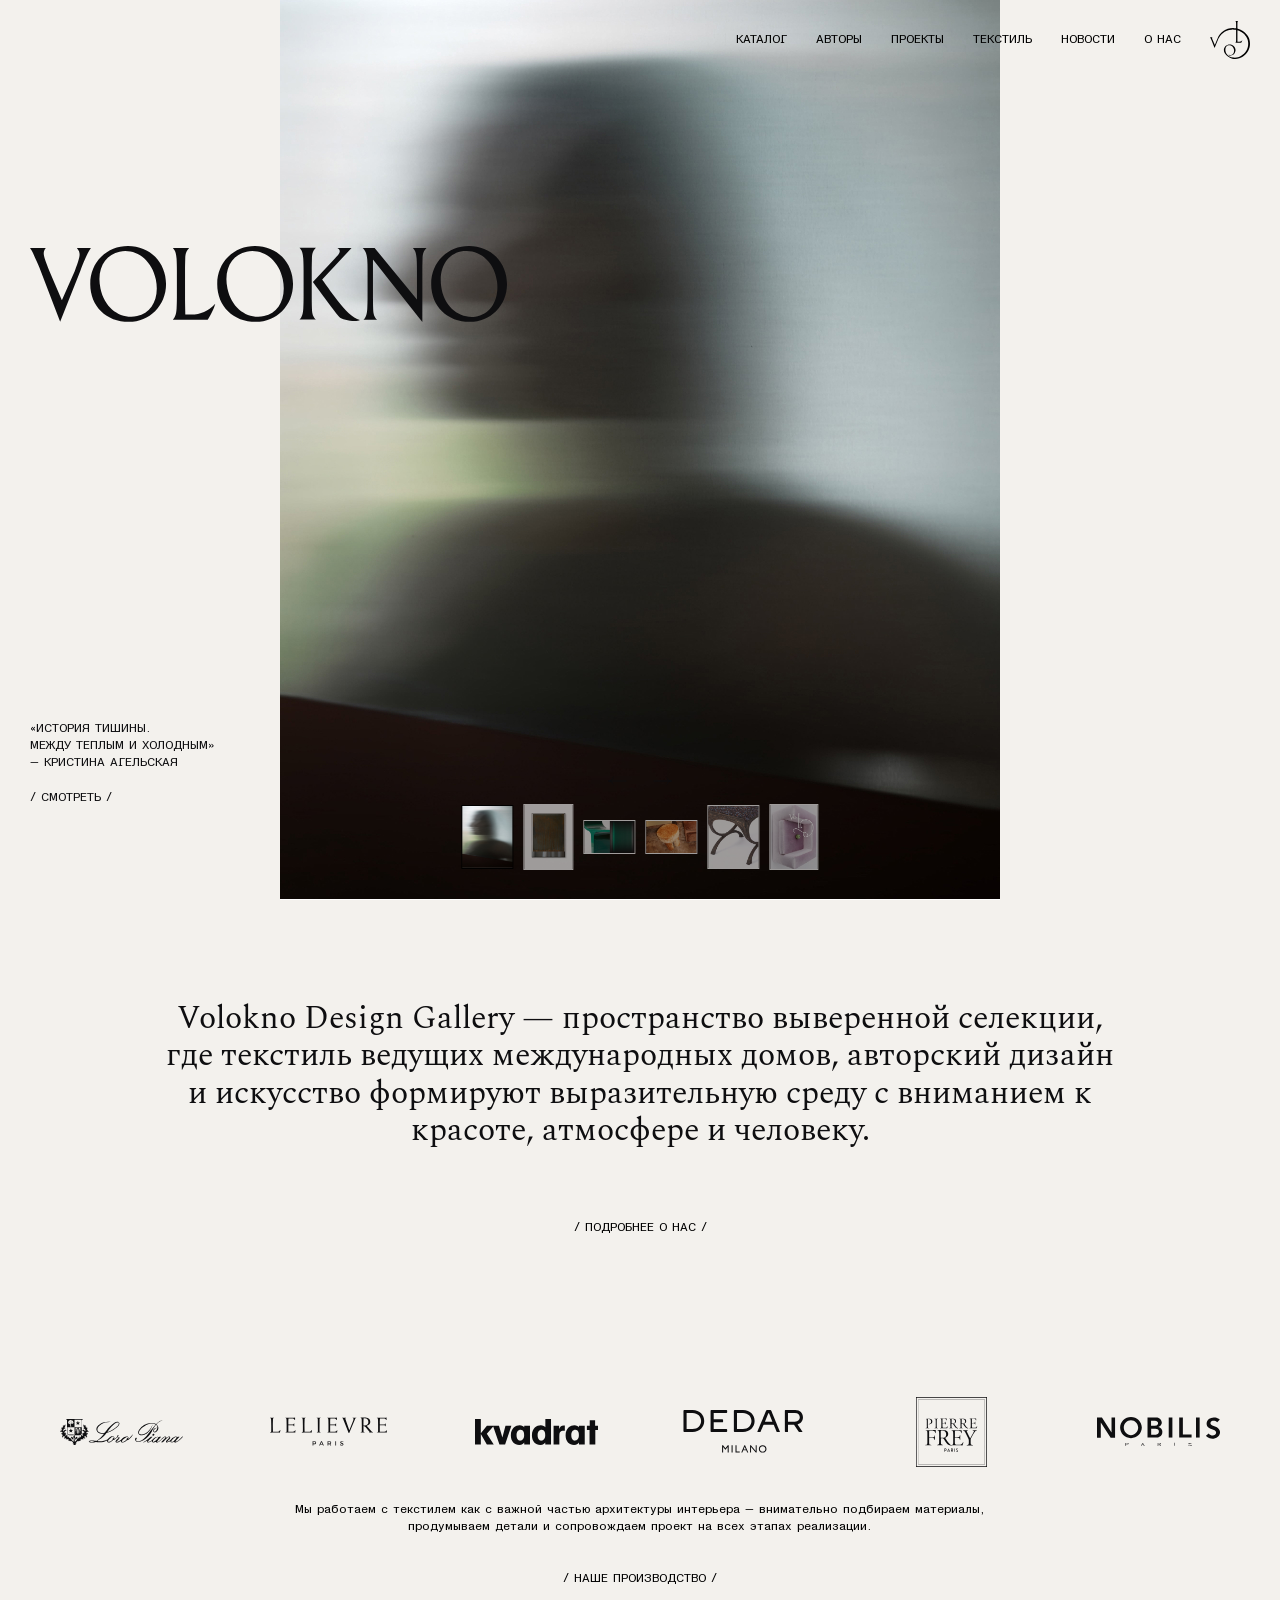
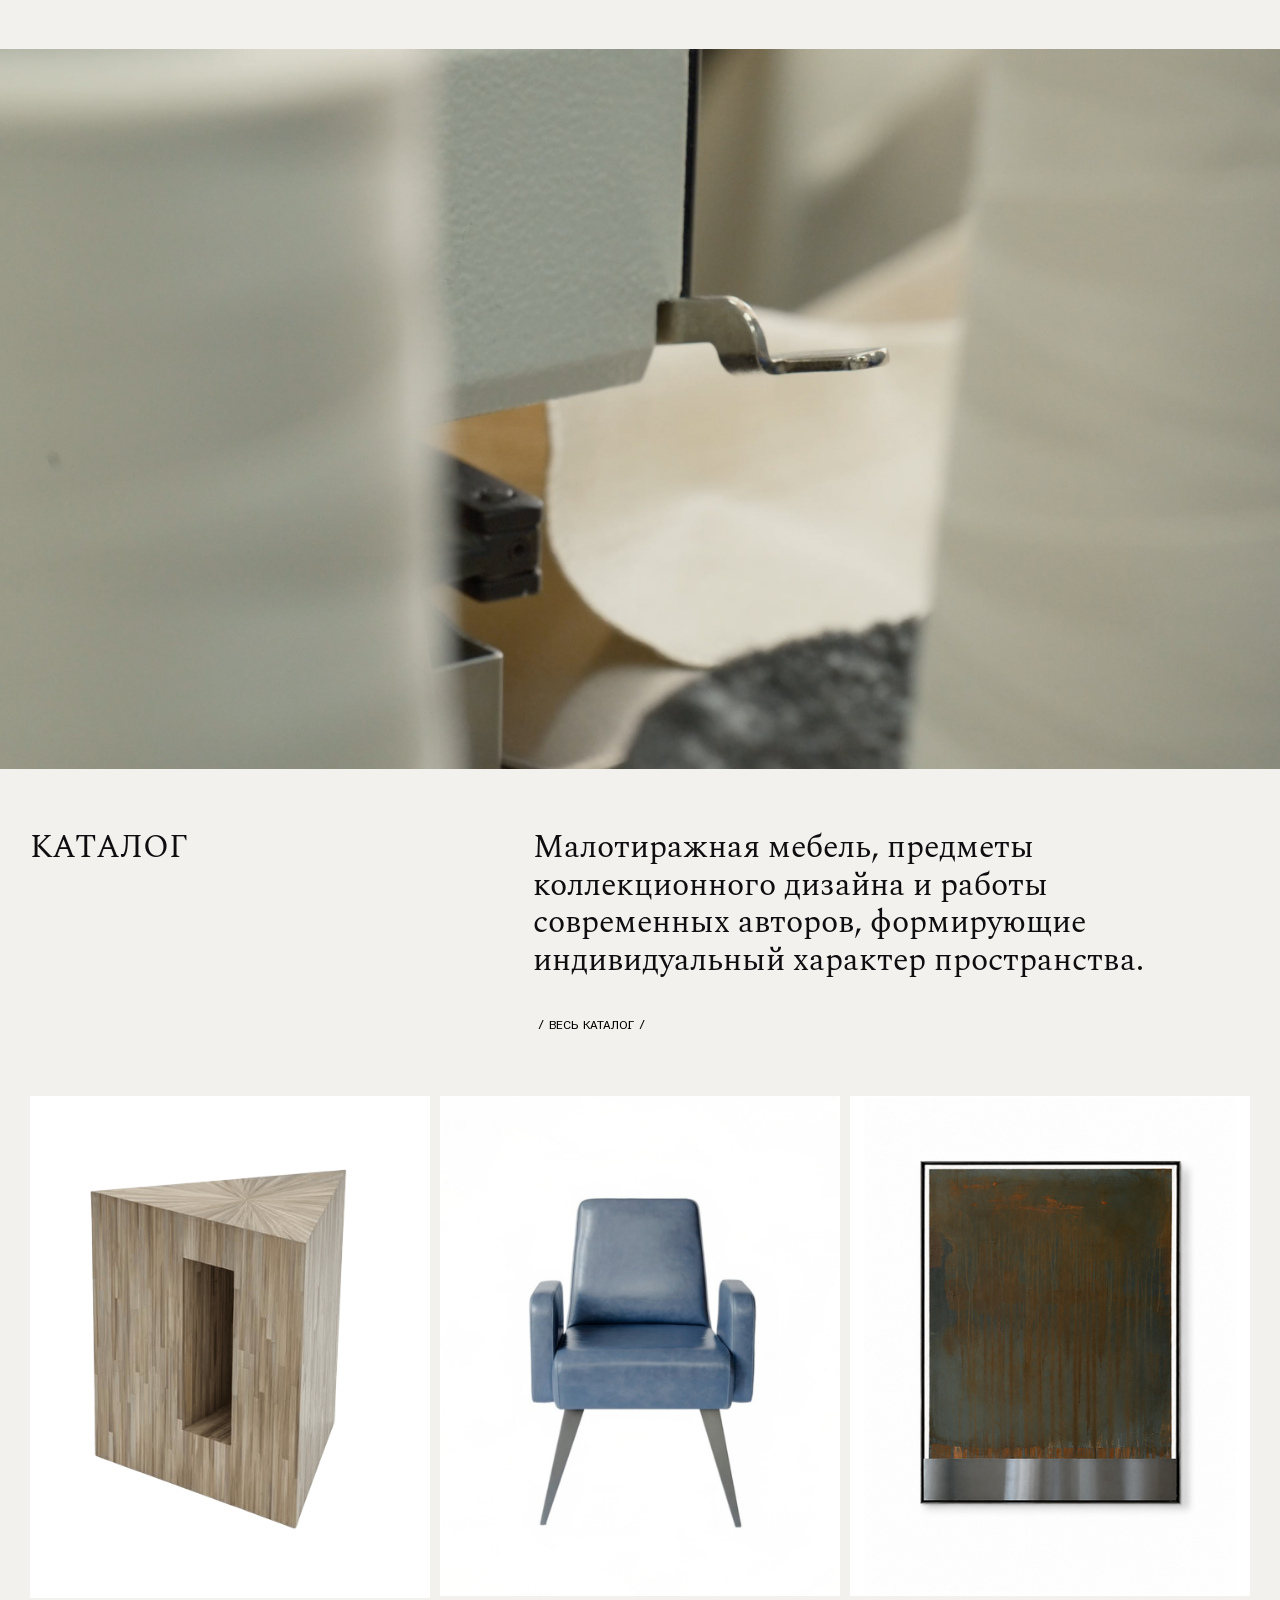
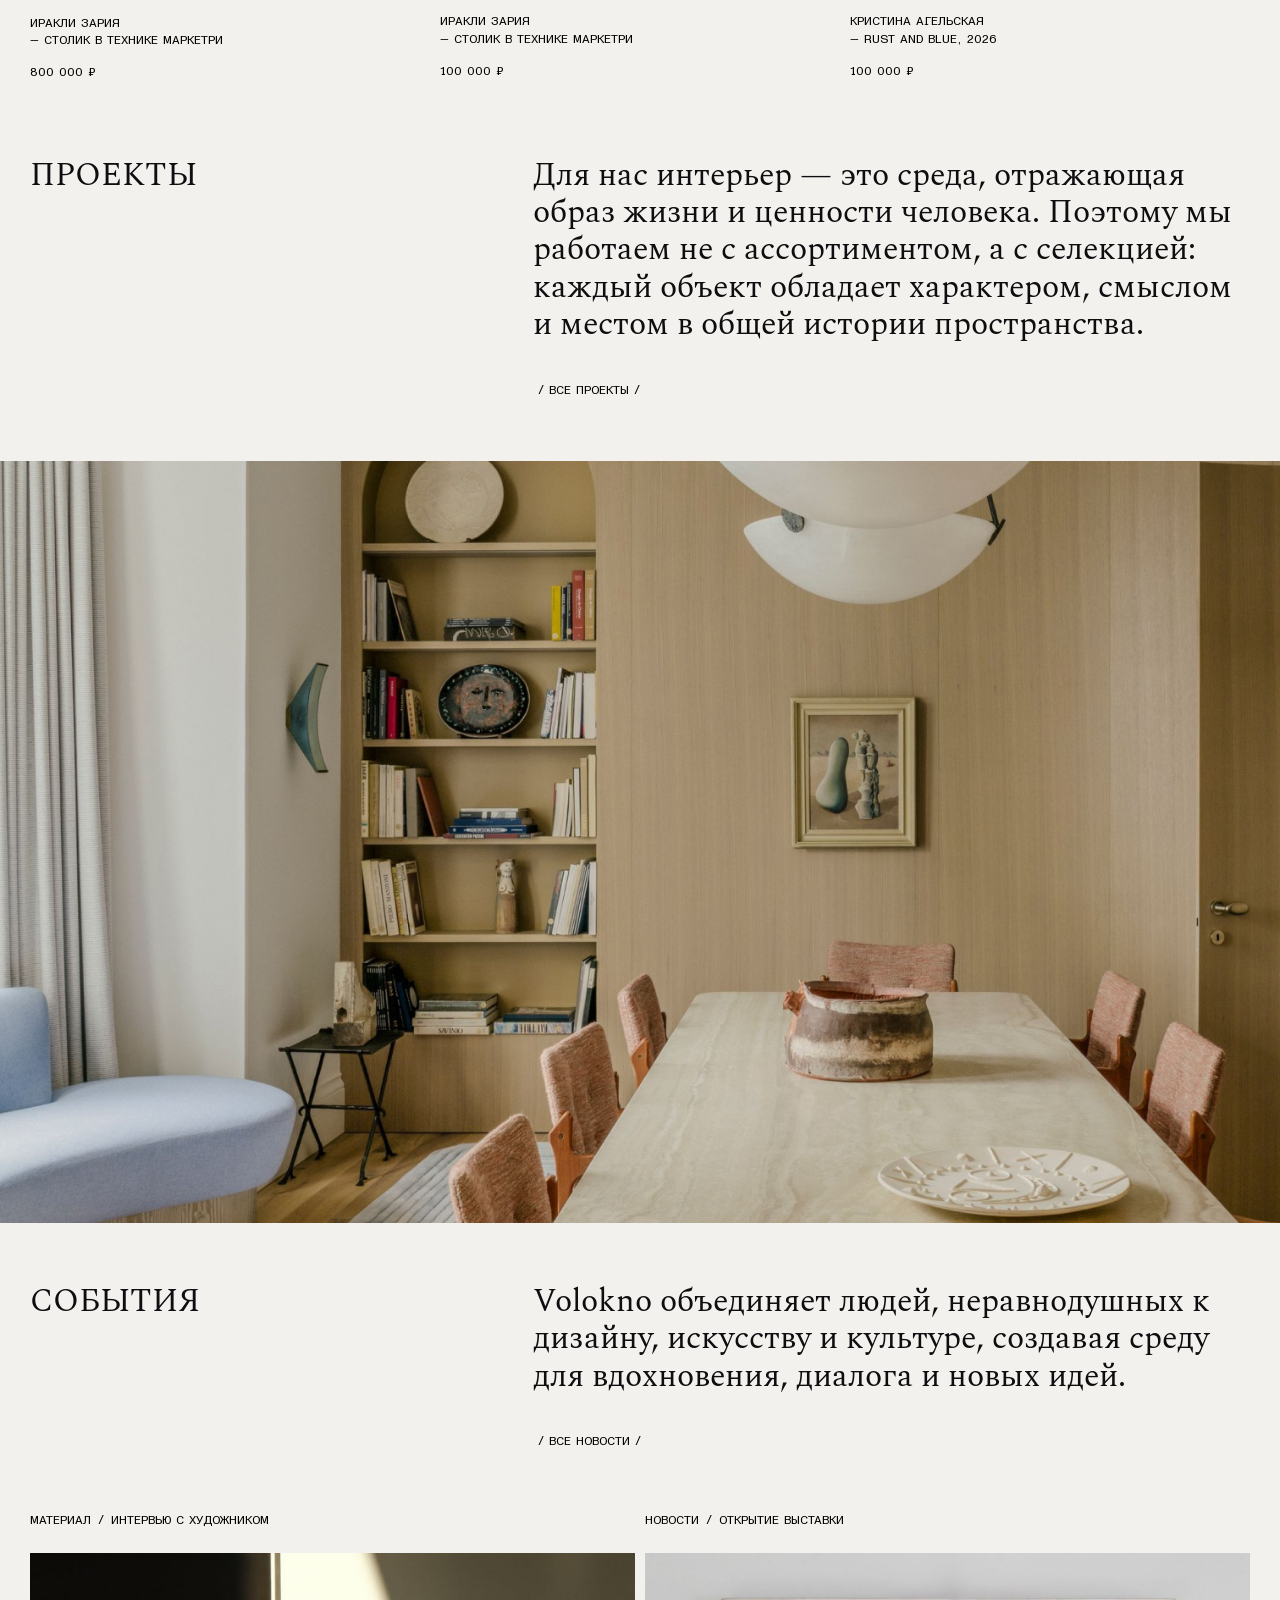
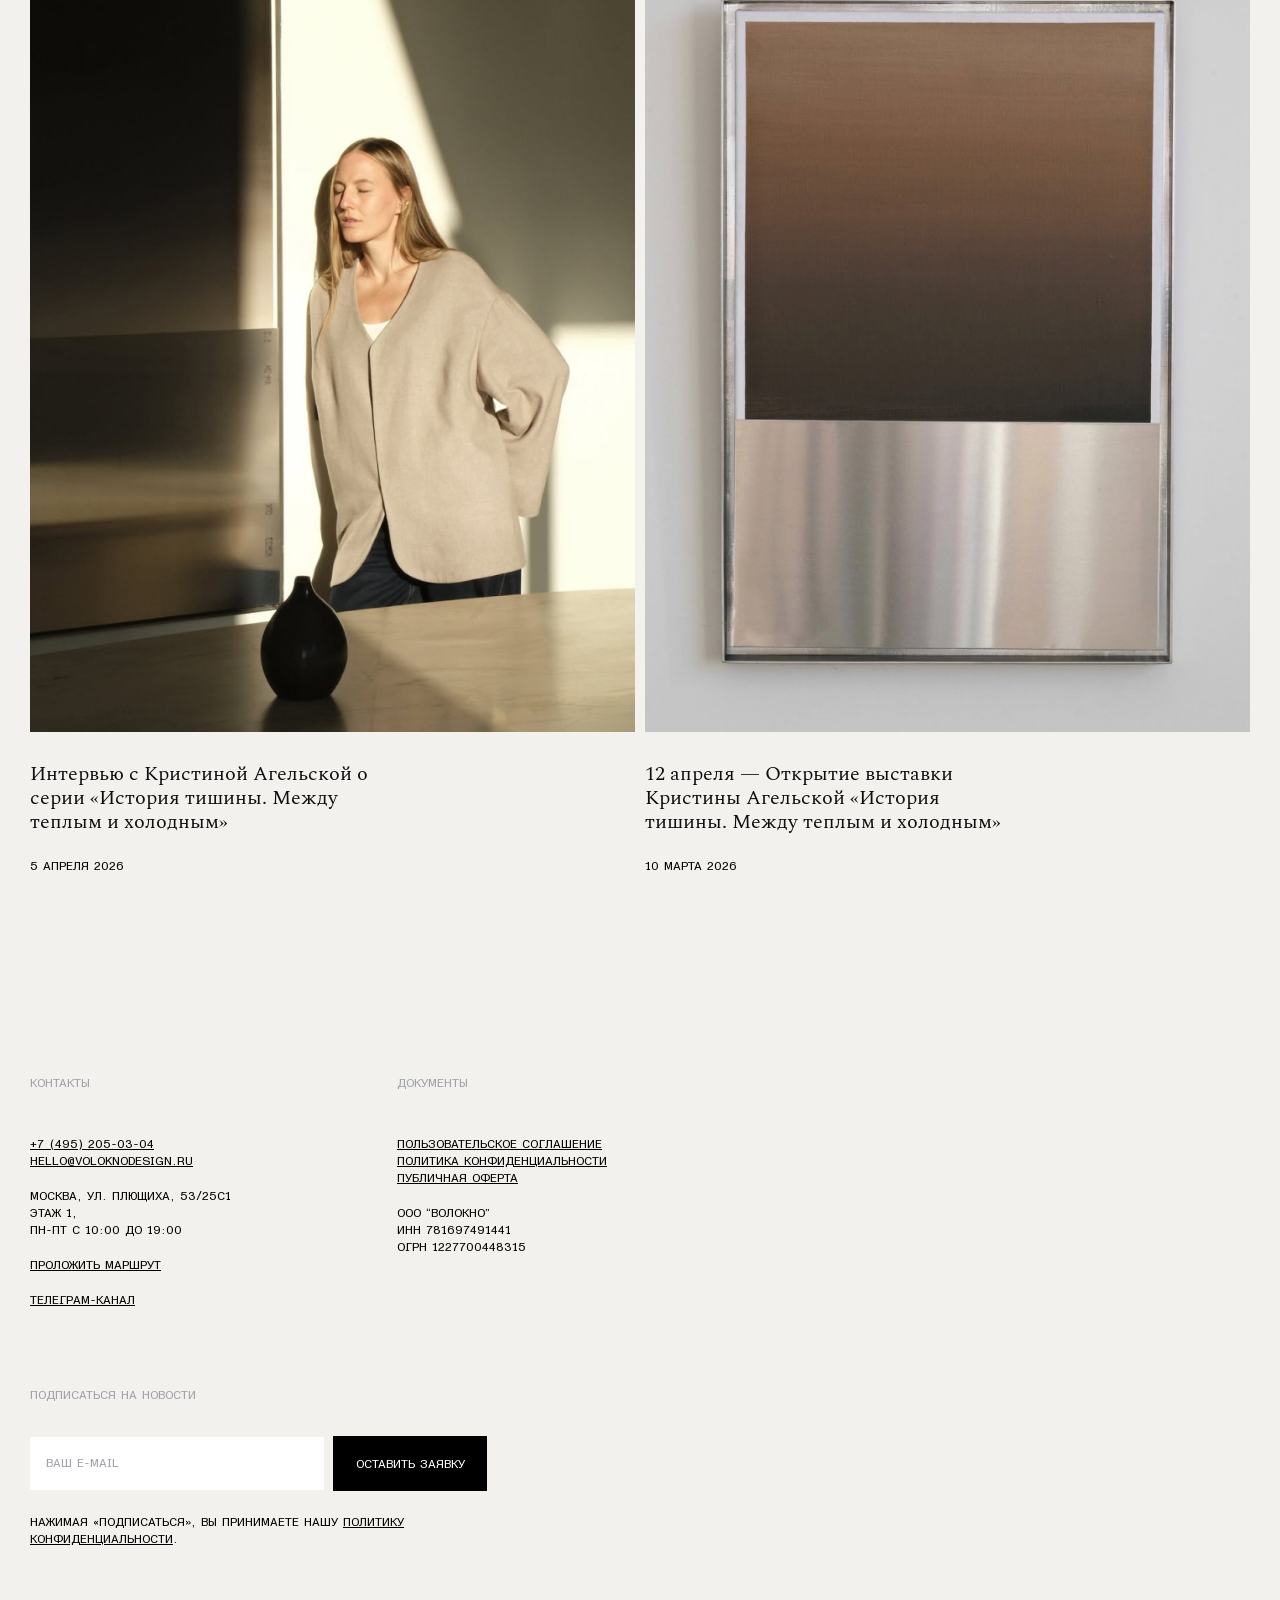
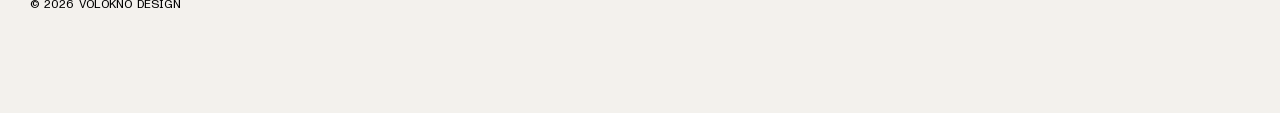
==== index.html @ c7280990 "html ver.1" ====
<!DOCTYPE html>
<html lang="ru">
<head>
    <meta charset="UTF-8">
    <meta http-equiv="X-UA-Compatible" content="IE=edge">
    <meta name="viewport" content="width=device-width, initial-scale=1.0">
    <title>Главная страница</title>
    <link rel="stylesheet" href="css/styles.min.css">
    <script src="js/jquery-3.6.0.min.js" defer></script>
    <script src="js/slick.min.js" defer></script>
    <script src="js/jquery.maskedinput.min.js" defer></script>
    <script src="js/scripts.js" defer></script>
</head>
<body>
    <header class="main-header">
        <a class="main-header__logo" href="index.html"></a>
        <div class="main-header__menu">
            <ul>
                <li><a href="catalog.html">каталог</a></li>
                <li><a href="authors.html">авторы</a></li>
                <li><a href="projects.html">проекты</a></li>
                <li><a href="textile.html">текстиль</a></li>
                <li><a href="news.html">новости</a></li>
                <li><a href="about.html">о нас</a></li>
            </ul>
            <a class="main-header__menu__symbol" href="index.html"></a>
        </div>
        <div class="main-header__mobile-header">
            <a class="main-header__mobile-header__symbol" href="index.html"></a>
            <span class="main-header__mobile-header__burger" data-menu-open="mobile-menu"></span>
        </div>
        <div class="main-header__mobile-menu" data-menu="mobile-menu">
            <div class="main-header__mobile-menu__header">
                <a class="main-header__mobile-menu__header__symbol" href="index.html"></a>
                <span class="main-header__mobile-menu__header__close" data-menu-close></span>
            </div>
            <div class="main-header__mobile-menu__body">
                <div class="main-header__mobile-menu__body__items">
                    <ul>
                        <li><a href="about.html">о нас</a></li>
                        <li><a href="textile.html">текстиль</a></li>
                        <li><a href="catalog.html">каталог</a></li>
                        <li><a href="news.html">новости</a></li>
                        <li><a href="projects.html">проекты</a></li>
                    </ul>
                </div>
                <div class="main-header__mobile-menu__body__contacts">
                    <p>
                        <a href="tel:+74952050304">+7 (495) 205-03-04</a> <br>
                        <a href="mailto:hello@voloknodesign.ru">hello@voloknodesign.ru</a>
                    </p>
                    <p>
                        Москва, ул. Плющиха, 53 с1<br>
                        пн-пт с 10:00 до 19:00
                    </p>
                    <p>
                        <a href="#">проложить маршрут</a>
                    </p>
                    <p>
                        <a href="">телеграм-канал</a>
                    </p>
                </div>
            </div>
        </div>
    </header>
    <main>
        <div class="vol-slider slider-wrapper home-slider-wrapper">
            <div class="slider-placeholder">
                <img src="img/slide_1.jpg" alt="Загрузка...">
            </div>
            <div class="home-slider slider-loading">
                <div class="home-slider__slide bg-dark" data-thumb="img/slide_1.jpg">
                    <img src="img/slide_1.jpg" alt="home-slider-1">
                    <div class="home-slider__slide__desc">
                        <p>«История тишины. <br>
                            Между теплым и холодным» <br>
                            — кристина агельская 
                        </p>
                        <a class="link" href="#">смотреть</a>
                    </div>
                </div>
                <div class="home-slider__slide" data-thumb="img/slide_2.jpg">
                    <img src="img/slide_2.jpg" alt="home-slider-2">
                    <div class="home-slider__slide__desc">
                        <p>«История тишины. <br>
                            Между теплым и холодным» <br>
                            — кристина агельская 
                        </p>
                        <a class="link" href="#">смотреть</a>
                    </div>
                </div>
                <div class="home-slider__slide" data-thumb="img/slide_3.jpg">
                    <img src="img/slide_3.jpg" alt="home-slider-3">
                    <div class="home-slider__slide__desc">
                        <p>«История тишины. <br>
                            Между теплым и холодным» <br>
                            — кристина агельская 
                        </p>
                        <a class="link" href="#">смотреть</a>
                    </div>
                </div>
                <div class="home-slider__slide" data-thumb="img/slide_4.jpg">
                    <img src="img/slide_4.jpg" alt="home-slider-4">
                    <div class="home-slider__slide__desc">
                        <p>«История тишины. <br>
                            Между теплым и холодным» <br>
                            — кристина агельская 
                        </p>
                        <a class="link" href="#">смотреть</a>
                    </div>
                </div>
                <div class="home-slider__slide" data-thumb="img/slide_5.jpg">
                    <img src="img/slide_5.jpg" alt="home-slider-5">
                    <div class="home-slider__slide__desc">
                        <p>«История тишины. <br>
                            Между теплым и холодным» <br>
                            — кристина агельская 
                        </p>
                        <a class="link" href="#">смотреть</a>
                    </div>
                </div>
                <div class="home-slider__slide" data-thumb="img/slide_6.jpg">
                    <img src="img/slide_6.jpg" alt="home-slider-6">
                    <div class="home-slider__slide__desc">
                        <p>«История тишины. <br>
                            Между теплым и холодным» <br>
                            — кристина агельская 
                        </p>
                        <a class="link" href="#">смотреть</a>
                    </div>
                </div>
            </div>
        </div>
        
        <div class="about-us volblock volblock--text-center">
            <div class="volblock--text-center__main">
                <p>Volokno Design Gallery — пространство выверенной селекции, где текстиль ведущих международных домов, авторский дизайн и искусство формируют выразительную среду с вниманием к красоте, атмосфере и человеку.</p>
            </div>
            <div class="volblock--text-center__link">
                <a class="link" href="#">подробнее о нас</a>
            </div>
        </div>

        <div class="manufacture">
            <ul class="manufacture__brands brands-slider">
                <li><img src="img/brand_1.svg" alt="brands"></li>
                <li><img src="img/brand_2.svg" alt="brands"></li>
                <li><img src="img/brand_3.svg" alt="brands"></li>
                <li><img src="img/brand_4.svg" alt="brands"></li>
                <li><img src="img/brand_5.svg" alt="brands"></li>
                <li><img src="img/brand_6.svg" alt="brands"></li>
            </ul>
            <div class="manufacture__desc">
                <p>Мы работаем с текстилем как с важной частью архитектуры интерьера — внимательно подбираем материалы, продумываем детали и сопровождаем проект на всех этапах реализации.</p>
            </div>
            <div class="manufacture__link">
                <a class="link" href="#">наше производство</a>
            </div>
        </div>

        <div class="image-block hidden-mobile">
            <img src="img/manufacture.jpg" alt="manufacture">
        </div>

        <div class="catalog">
            <div class="catalog__desc volblock volblock--text-spaced">
                <div class="volblock--text-spaced__title">каталог</div>
                <div class="volblock--text-spaced__main">
                    <p>Малотиражная мебель, предметы коллекционного дизайна и работы современных авторов, формирующие индивидуальный характер пространства.</p>
                    <div class="volblock--text-spaced__main__link">
                        <a class="link" href="#">ВЕСЬ КАТАЛОГ</a>
                    </div>
                </div>
            </div>
            <div class="catalog__items">
                <div class="catalog__items__list products-list products-list--featured featured-slider">
                    <div class="products-list__item">
                        <div class="products-list__item__pic">
                            <a href="product.html">
                                <img src="img/product_1.jpg" alt="product">
                            </a>
                        </div>
                        <div class="products-list__item__author">
                            иракли зария 
                        </div>
                        <div class="products-list__item__title">
                            — столик в технике маркетри 
                        </div>
                        <div class="products-list__item__price">
                            800 000 ₽ 
                        </div>
                    </div>
                    <div class="products-list__item">
                        <div class="products-list__item__pic">
                            <a href="product.html">
                                <img src="img/product_2.jpg" alt="product">
                            </a>
                        </div>
                        <div class="products-list__item__author">
                            иракли зария 
                        </div>
                        <div class="products-list__item__title">
                            — столик в технике маркетри 
                        </div>
                        <div class="products-list__item__price">
                            100 000 ₽
                        </div>
                    </div>
                    <div class="products-list__item">
                        <div class="products-list__item__pic">
                            <a href="product.html">
                                <img src="img/product_3.jpg" alt="product">
                            </a>
                        </div>
                        <div class="products-list__item__author">
                            кристина агельская 
                        </div>
                        <div class="products-list__item__title">
                            — rust and blue, 2026
                        </div>
                        <div class="products-list__item__price">
                            100 000 ₽
                        </div>
                    </div>
                </div>
            </div>
        </div>

        <div class="projects">
            <div class="projects__desc volblock volblock--text-spaced volblock--text-spaced-padded">
                <div class="volblock--text-spaced__title">проекты</div>
                <div class="volblock--text-spaced__main">
                    <p>Для нас интерьер — это среда, отражающая образ жизни и ценности человека. Поэтому мы работаем не с ассортиментом, а с селекцией: каждый объект обладает характером, смыслом и местом в общей истории пространства.</p>
                    <div class="volblock--text-spaced__main__link">
                        <a class="link" href="#">все проекты</a>
                    </div>
                </div>
            </div>
        </div>

        <div class="image-block hidden-mobile">
            <img src="img/projects.jpg" alt="projects">
        </div>

        <div class="vol-slider slider-wrapper slider-wrapper--inner home-inner-slider-wrapper hidden-desktop">
            <div class="slider-placeholder slider-placeholder--inner">
                <img src="img/home-inner-slide_1.jpg" alt="Загрузка...">
            </div>
            <div class="home-inner-slider slider-loading">
                <div class="home-inner-slider__slide bg-dark" data-thumb="img/home-inner-slide_1.jpg">
                    <img src="img/home-inner-slide_1.jpg" alt="home-inner-slider-1">
                </div>
                <div class="home-inner-slider__slide" data-thumb="img/slide_2.jpg">
                    <img src="img/slide_2.jpg" alt="home-inner-slider-2">
                </div>
                <div class="home-inner-slider__slide" data-thumb="img/slide_3.jpg">
                    <img src="img/slide_3.jpg" alt="home-inner-slider-3">
                </div>
                <div class="home-inner-slider__slide" data-thumb="img/slide_4.jpg">
                    <img src="img/slide_4.jpg" alt="home-inner-slider-4">
                </div>
                <div class="home-inner-slider__slide" data-thumb="img/slide_5.jpg">
                    <img src="img/slide_5.jpg" alt="home-inner-slider-5">
                </div>
                <div class="home-inner-slider__slide" data-thumb="img/slide_6.jpg">
                    <img src="img/slide_6.jpg" alt="home-inner-slider-6">
                </div>
            </div>
        </div>

        <div class="events">
            <div class="events__desc volblock volblock--text-spaced volblock--text-spaced-padded">
                <div class="volblock--text-spaced__title">события</div>
                <div class="volblock--text-spaced__main">
                    <p>Volokno объединяет людей, неравнодушных к дизайну, искусству и культуре, создавая среду для вдохновения, диалога и новых идей.</p>
                    <div class="volblock--text-spaced__main__link">
                        <a class="link" href="#">все новости</a>
                    </div>
                </div>
            </div>
            <div class="events__items">
                <div class="events__items__list news-list news-list--featured news-slider">
                    <div class="news-list__item">
                        <div class="news-list__item__type">
                            <ul class="breadcrumbs-list">
                                <li>материал</li>
                                <li>интервью с художником</li>
                            </ul>
                        </div>
                        <div class="news-list__item__pic">
                            <a href="#">
                                <img src="img/event_1.jpg" alt="event">
                            </a>
                        </div>
                        <div class="news-list__item__title">
                            Интервью с Кристиной Агельской о серии «История тишины. Между теплым и холодным»
                        </div>
                        <div class="news-list__item__date">
                            5 апреля 2026
                        </div>
                    </div>
                    <div class="news-list__item">
                        <div class="news-list__item__type">
                            <ul class="breadcrumbs-list">
                                <li>новости</li>
                                <li>открытие выставки</li>
                            </ul>
                        </div>
                        <div class="news-list__item__pic">
                            <a href="#">
                                <img src="img/event_2.jpg" alt="event">
                            </a>
                        </div>
                        <div class="news-list__item__title">
                            12 апреля — Открытие выставки Кристины Агельской «История тишины. Между теплым и холодным»
                        </div>
                        <div class="news-list__item__date">
                            10 марта 2026
                        </div>
                    </div>
                </div>
            </div>
        </div>
    </main>
    <footer class="main-footer">
        <div class="main-footer__blocks">
            <div class="main-footer__block main-footer__block--contacts">
                <div class="main-footer__block__title">
                    Контакты
                </div>
                <div class="main-footer__block__body">
                    <p>
                        <a href="tel:+74952050304">+7 (495) 205-03-04</a> <br>
                        <a href="mailto:hello@voloknodesign.ru">hello@voloknodesign.ru</a>
                    </p>
                    <p>
                        Москва, ул. Плющиха, 53/25с1 <br class="hidden-desktop"> этаж 1, <br class="hidden-mobile">
                        пн-пт с 10:00 до 19:00
                    </p>
                    <p>
                        <a href="#">проложить маршрут</a>
                    </p>
                    <p>
                        <a href="">телеграм-канал</a>
                    </p>
                </div>
            </div>
            <div class="main-footer__block main-footer__block--documents">
                <div class="main-footer__block__title">
                    Документы
                </div>
                <div class="main-footer__block__body">
                    <p>
                        <a href="#">пользовательское соглашение</a> <br>
                        <a href="#">Политика конфиденциальности</a> <br>
                        <a href="#">публичная Оферта</a>
                    </p>
                    <p>
                        ооо “волокно” <br>
                        ИНН 781697491441 <br>
                        ОГРН 1227700448315
                    </p>
                </div>
            </div>
            <div class="main-footer__block main-footer__block--newsletter">
                <div class="main-footer__block__title">
                    Подписаться на новости
                </div>
                <div class="main-footer__block__body">
                    <form class="newsletter-form" action="#">
                        <div class="newsletter-form__fields">
                            <input type="text" name="email" placeholder="ваш e-mail">
                            <input type="submit" name="submit" value="оставить заявку">
                        </div>
                        <div class="newsletter-form__consent">
                            Нажимая «Подписаться», вы принимаете нашу <a href="#">Политику конфиденциальности</a>.
                        </div>
                    </form>
                </div>
            </div>
        </div>
        <div class="main-footer__copyright">
            © 2026 volokno design
        </div>
        <div class="cookies-notice" data-popup="cookies">
            <p>На сайте используются куки-файлы. Оставаясь на сайте, вы соглашаетесь с <a href="#">Политикой конфиденциальности</a> и <a href="#">обработки персональных данных</a>.</p>
            <span class="cookies-notice__accept button button--transparent button--bordered" data-popup-close="cookies">согласен</span>
        </div>
    </footer>
</body>
</html>
---- css/styles.min.css ----
html,body,div,span,applet,object,iframe,h1,h2,h3,h4,h5,h6,p,blockquote,pre,a,abbr,acronym,address,big,cite,code,del,dfn,em,img,ins,kbd,q,s,samp,small,strike,strong,sub,sup,tt,var,b,u,i,center,dl,dt,dd,ol,ul,li,fieldset,form,label,legend,button,table,caption,tbody,tfoot,thead,tr,th,td,article,aside,canvas,details,embed,figure,figcaption,footer,header,hgroup,menu,nav,output,ruby,section,summary,time,mark,audio,video{box-sizing:border-box;margin:0;padding:0;border:0;font-size:100%;font:inherit;vertical-align:top}strong{font-weight:bold}article,aside,details,figcaption,figure,footer,header,hgroup,menu,nav,section{display:block}body{line-height:1}ol,ul{list-style:none}blockquote,q{quotes:none}blockquote:before,blockquote:after,q:before,q:after{content:"";content:none}table{border-collapse:collapse;border-spacing:0}input[type=text],input[type=email],input[type=tel],input[type=password],input[type=number],textarea{box-sizing:border-box;text-indent:0;background:rgba(0,0,0,0);box-shadow:none;border-radius:0;outline:0}button,input[type=submit]{box-sizing:border-box;border:none;border-radius:0;background:rgba(0,0,0,0);cursor:pointer}img{max-width:100%}@font-face{font-family:"Monument Grotesk";src:url("../fonts/ABCMonumentGroteskCyrillicSemiMono-Regular.eot");src:url("../fonts/ABCMonumentGroteskCyrillicSemiMono-Regular.eot?#iefix") format("embedded-opentype"),url("../fonts/ABCMonumentGroteskCyrillicSemiMono-Regular.woff2") format("woff2"),url("../fonts/ABCMonumentGroteskCyrillicSemiMono-Regular.woff") format("woff"),url("../fonts/ABCMonumentGroteskCyrillicSemiMono-Regular.ttf") format("truetype"),url("../fonts/ABCMonumentGroteskCyrillicSemiMono-Regular.svg#ABCMonumentGroteskCyrillicSemiMono-Regular") format("svg");font-weight:normal;font-style:normal;font-display:swap}@font-face{font-family:"Spectral";src:url("../fonts/Spectral-Regular.eot");src:url("../fonts/Spectral-Regular.eot?#iefix") format("embedded-opentype"),url("../fonts/Spectral-Regular.woff2") format("woff2"),url("../fonts/Spectral-Regular.woff") format("woff"),url("../fonts/Spectral-Regular.ttf") format("truetype"),url("../fonts/Spectral-Regular.svg#Spectral-Regular") format("svg");font-weight:normal;font-style:normal;font-display:swap}@keyframes rotate-y{0%{transform:rotateX(0deg)}100%{transform:rotateX(180deg)}}@keyframes minicart-title{0%{transform:rotate(0deg)}50%{transform:rotate(7.75deg)}100%{transform:rotate(0deg)}}@keyframes minicart-title-mobile{0%{transform:rotate(0deg)}50%{transform:rotate(-8.71deg)}100%{transform:rotate(0deg)}}.slick-slider{position:relative;display:block;box-sizing:border-box;-webkit-touch-callout:none;-webkit-user-select:none;-khtml-user-select:none;-moz-user-select:none;-ms-user-select:none;user-select:none;-ms-touch-action:pan-y;touch-action:pan-y;-webkit-tap-highlight-color:rgba(0,0,0,0)}.slick-list{position:relative;overflow:hidden;display:block;margin:0;padding:0}.slick-list:focus{outline:none}.slick-list.dragging{cursor:pointer;cursor:hand}.slick-slider .slick-track,.slick-slider .slick-list{-webkit-transform:translate3d(0, 0, 0);-moz-transform:translate3d(0, 0, 0);-ms-transform:translate3d(0, 0, 0);-o-transform:translate3d(0, 0, 0);transform:translate3d(0, 0, 0)}.slick-track{position:relative;left:0;top:0;display:block;margin-left:auto;margin-right:auto}.slick-track:before,.slick-track:after{content:"";display:table}.slick-track:after{clear:both}.slick-loading .slick-track{visibility:hidden}.slick-slide{float:left;height:100%;min-height:1px}[dir=rtl] .slick-slide{float:right}.slick-slide img{display:block}.slick-slide.slick-loading img{display:none}.slick-slide{display:none}.slick-slide.dragging img{pointer-events:none}.slick-initialized .slick-slide{display:block}.slick-loading .slick-slide{visibility:hidden}.slick-vertical .slick-slide{display:block;height:auto;border:1px solid rgba(0,0,0,0)}.slick-arrow.slick-hidden{display:none}.slider-wrapper{position:relative;width:100%;min-height:900px}@media screen and (max-width: 767px){.slider-wrapper{min-height:645px}}.slider-wrapper.slider-wrapper--inner{min-height:900px}@media screen and (max-width: 767px){.slider-wrapper.slider-wrapper--inner{min-height:492px}}.slider-placeholder{display:flex;justify-content:center;align-items:center;width:100%;height:100%;background-color:#f3f1ed}@media screen and (max-width: 767px){.slider-placeholder{position:absolute;top:0;left:0;height:645px}}.slider-placeholder img{margin:0 auto;max-height:900px;width:auto;height:auto}@media screen and (max-width: 767px){.slider-placeholder img{object-fit:cover;max-height:645px;height:645px}}.slider-placeholder img.is-horizontal{object-fit:contain}.slider-placeholder img.is-vertical{object-fit:cover}@media screen and (max-width: 767px){.slider-placeholder.slider-placeholder--inner{height:492px}}@media screen and (max-width: 767px){.slider-placeholder.slider-placeholder--inner img{height:492px}}.slider-loading{display:flex !important;flex-direction:row !important;flex-wrap:nowrap !important;overflow:hidden !important}.slider-wrapper:has(.slick-initialized) .slider-placeholder{display:none}.slick-slider{opacity:0;visibility:hidden}.slick-slider:not(.slick-initialized){overflow:hidden;flex-wrap:nowrap;height:900px}@media screen and (max-width: 767px){.slick-slider:not(.slick-initialized){height:645px}}.slick-slider.slick-initialized{opacity:1;visibility:visible;overflow:hidden;height:900px}@media screen and (max-width: 767px){.slick-slider.slick-initialized{height:645px}}.slick-slider.slick-initialized .slick-list,.slick-slider.slick-initialized .slick-track{height:100%}.slick-slider.slick-initialized .slick-slide{position:relative}.slick-slider.slick-initialized .slick-slide img{max-height:900px;width:auto;height:auto;max-width:100%}@media screen and (max-width: 767px){.slick-slider.slick-initialized .slick-slide img{max-height:645px;height:645px}}.slick-slider.slick-initialized .slick-slide img.is-horizontal{object-fit:contain}.slick-slider.slick-initialized .slick-slide img.is-vertical{object-fit:cover}.slick-slider.home-inner-slider.slick-initialized{height:900px}@media screen and (max-width: 767px){.slick-slider.home-inner-slider.slick-initialized{height:492px}}.slick-slider.home-inner-slider.slick-initialized .slick-slide img{max-height:900px}@media screen and (max-width: 767px){.slick-slider.home-inner-slider.slick-initialized .slick-slide img{max-height:492px;height:492px}}.slick-arrow{position:absolute;bottom:104px;left:50%;z-index:10;display:block;width:30px;height:30px;padding:0;line-height:30px;border:none;background-color:rgba(0,0,0,0);cursor:pointer}@media screen and (max-width: 767px){.slick-arrow{display:none !important}}.slick-arrow.slick-prev{transform:translateX(calc(-100% - 7.5px));background-image:url("../img/slider_arrow_left.svg")}.slick-arrow.slick-next{transform:translateX(7.5px);background-image:url("../img/slider_arrow_right.svg")}.slick-dots{position:absolute;left:50%;bottom:30px;z-index:10;display:flex;justify-content:center;align-items:center;gap:10px;transform:translateX(-50%)}@media screen and (max-width: 767px){.slick-dots{gap:7.5px;bottom:15px}}.slick-dots li{border:1px solid #fff;opacity:.6;transition:all ease .3s}.slick-dots li.slick-active{border-color:#000;opacity:1}.slick-dots li{cursor:pointer}.slick-dots li img{max-height:64px;max-width:50px;height:auto;width:auto}@media screen and (max-width: 767px){.slick-dots li img{max-height:47px;max-width:37px}}.authors-slider.slick-slider.slick-initialized{height:auto}.authors-slider.slick-slider .slick-arrow{left:-2px;bottom:0px}.authors-slider.slick-slider .slick-arrow.slick-prev{transform:none}.authors-slider.slick-slider .slick-arrow.slick-next{transform:translateX(45px)}.brands-slider.slick-slider.slick-initialized{height:auto}.brands-slider.slick-slider.slick-initialized .slick-track{display:flex;justify-content:start;align-items:center;gap:37px}.brands-slider.slick-slider.slick-initialized .slick-slide img{object-fit:contain;max-height:70px;height:auto}@media screen and (max-width: 767px){.brands-slider.slick-slider.slick-initialized .slick-slide img{max-width:113px;max-height:52px}}.featured-slider.slick-slider.slick-initialized{height:auto}.featured-slider.slick-slider.slick-initialized .slick-list{padding-right:10px}.featured-slider.slick-slider.slick-initialized .slick-slide{padding:0 10px 0;padding-left:0px}.featured-slider.slick-slider.slick-initialized .slick-slide img{object-fit:none;max-height:442px;width:100%;height:auto}.news-slider.slick-slider.slick-initialized{height:auto}.news-slider.slick-slider.slick-initialized .slick-list{padding-right:10px}.news-slider.slick-slider.slick-initialized .slick-slide{padding:0 10px 0;padding-left:0px}.news-slider.slick-slider.slick-initialized .slick-slide img{object-fit:none;max-height:442px;width:100%;height:auto}html{height:calc(var(--vh, 1vh)*100)}body{position:relative;height:100%;min-width:300px;font-family:"Spectral",Garamond,serif;font-weight:normal;font-size:20px;color:#0e0e10;line-height:120%;background-color:#f3f1ed;-webkit-font-smoothing:antialiased;-moz-osx-font-smoothing:grayscale;text-rendering:optimizeLegibility}body.body-fixed{overflow:hidden;width:100%;height:100%}main,footer{clear:both}main{min-height:850px;padding-bottom:200px}@media screen and (max-width: 767px){main{padding-bottom:100px}}h1,h2,h3{font-size:32px;line-height:117%;letter-spacing:-2%}@media screen and (max-width: 767px){h1,h2,h3{font-size:20px;line-height:120%}}a{color:inherit;text-decoration:underline;transition:all ease .3s}a:hover{text-decoration:none}a:active{text-decoration:none;opacity:.5}.link{font-family:"Monument Grotesk",Arial,sans-serif;font-weight:normal;font-size:12px;color:#000;line-height:142%;letter-spacing:8%;text-transform:uppercase}@media screen and (max-width: 767px){.link{font-size:10px;letter-spacing:10%}}.link{text-decoration:none;transition:all ease .3s}.link:before{content:"/ ";transition:all ease .3s}.link:after{content:" /";transition:all ease .3s}.link:hover:before,.link:hover:after{opacity:0}.link:active{opacity:.5}.link:active:before,.link:active:after{opacity:0}input[type=text],input[type=email],input[type=tel],input[type=password],input[type=number]{height:53px;padding:0 15px;color:#0e0e10;line-height:53px;border:1px solid rgba(0,0,0,0);background-color:#fff;transition:all ease .3s}@media screen and (max-width: 767px){input[type=text],input[type=email],input[type=tel],input[type=password],input[type=number]{height:50px;line-height:50px}}input[type=text]::placeholder,input[type=text]::-webkit-input-placeholder,input[type=email]::placeholder,input[type=email]::-webkit-input-placeholder,input[type=tel]::placeholder,input[type=tel]::-webkit-input-placeholder,input[type=password]::placeholder,input[type=password]::-webkit-input-placeholder,input[type=number]::placeholder,input[type=number]::-webkit-input-placeholder{color:#a0a2a9;opacity:1}input[type=text]:focus,input[type=email]:focus,input[type=tel]:focus,input[type=password]:focus,input[type=number]:focus{border-color:#0e0e10}input[type=text].error,input[type=email].error,input[type=tel].error,input[type=password].error,input[type=number].error{color:#a63838;border-color:#a63838}input,select,textarea,button,.button{font-family:"Monument Grotesk",Arial,sans-serif;font-weight:normal;font-size:12px;color:#000;line-height:142%;letter-spacing:8%;text-transform:uppercase}@media screen and (max-width: 767px){input,select,textarea,button,.button{font-size:10px;letter-spacing:10%}}input,select,textarea,button,.button{outline:none}textarea{height:auto;resize:none}input[type=checkbox],input[type=radio],label{margin:0;cursor:pointer}input[type=checkbox]{display:none}input[type=checkbox]+i{display:block;width:14px;height:14px;margin-right:10px;cursor:pointer;background-repeat:no-repeat;background-position:center center;background-size:auto;background-image:url("../img/checkbox_empty.svg")}input[type=checkbox]:checked+i{background-image:url("../img/checkbox_full.svg")}input[type=submit],button,.button{display:inline-block;height:55px;padding:0 30px;line-height:55px;color:#fff;border:1px solid rgba(0,0,0,0);background-color:#000;cursor:pointer;transition:all ease .3s}@media screen and (max-width: 767px){input[type=submit],button,.button{height:50px;line-height:50px}}input[type=submit]:hover,button:hover,.button:hover{background-color:#1e1d1f}input[type=submit]:active,button:active,.button:active{background-color:#2c2b2e}input[type=submit].button--white,button.button--white,.button.button--white{color:#000;background-color:#fff}input[type=submit].button--white:hover,button.button--white:hover,.button.button--white:hover{background-color:#ebeae8}input[type=submit].button--white:active,button.button--white:active,.button.button--white:active{background-color:#dbd9d6}input[type=submit].button--transparent,button.button--transparent,.button.button--transparent{color:#0e0e10;background-color:rgba(0,0,0,0)}input[type=submit].button--transparent:hover,button.button--transparent:hover,.button.button--transparent:hover{background-color:rgba(14,14,16,.06)}input[type=submit].button--transparent:active,button.button--transparent:active,.button.button--transparent:active{background-color:rgba(14,14,16,.12)}input[type=submit].button--bordered,button.button--bordered,.button.button--bordered{border-color:#000}input::-webkit-outer-spin-button,input::-webkit-inner-spin-button{-webkit-appearance:none}label[for]{display:block;margin-bottom:7px;color:#0e0e10;letter-spacing:5%;opacity:.6}label[for]+input,label[for]+select,label[for]+textarea{width:100%;margin-bottom:30px}@media screen and (max-width: 767px){.hidden-mobile{display:none !important}}.hidden-desktop{display:none !important}@media screen and (max-width: 767px){.hidden-desktop{display:inherit !important}}.hidden{display:none !important}.invisible{opacity:0;visibility:hidden}.highlighted{color:#e9b910}.loading{position:relative}.loading:after{content:"";display:block;position:absolute;top:0;left:0;width:100%;height:100%;z-index:1000;background:hsla(0,0%,100%,.7)}.main-header{position:absolute;top:0;left:0;z-index:100;width:100%;padding:21px 30px 0}.main-header .main-header__logo{position:absolute;top:246px;left:30px;display:block;width:477px;height:76px;background-repeat:no-repeat;background-position:center center;background-size:contain;background-image:url("../img/logo_black.svg")}@media screen and (max-width: 767px){.main-header .main-header__logo{top:265px;left:20px;width:250px;height:40px}}.main-header .main-header__menu{position:relative;font-family:"Monument Grotesk",Arial,sans-serif;font-weight:normal;font-size:12px;color:#000;line-height:142%;letter-spacing:8%;text-transform:uppercase}@media screen and (max-width: 767px){.main-header .main-header__menu{font-size:10px;letter-spacing:10%}}@media screen and (max-width: 767px){.main-header .main-header__menu{display:none}}.main-header .main-header__menu ul{display:flex;justify-content:end;align-items:end;gap:29px;padding:10px 69px 0 0}.main-header .main-header__menu ul li a{text-decoration:none;border-bottom:1px solid rgba(0,0,0,0)}.main-header .main-header__menu ul li a:hover{border-color:#000}.main-header .main-header__menu .main-header__menu__symbol{position:absolute;top:0;right:0;display:block;width:40px;height:38px;background-repeat:no-repeat;background-position:center center;background-size:auto;background-image:url("../img/symbol_black.svg")}.main-header .main-header__mobile-header{position:absolute;top:59px;left:10px;display:flex;justify-content:space-between;align-items:center;width:calc(100% - 20px);padding:8px 10px;transition:all ease .3s}@media screen and (min-width: 768px){.main-header .main-header__mobile-header{display:none}}.main-header .main-header__mobile-header .main-header__mobile-header__symbol{width:34px;height:32px;background-repeat:no-repeat;background-position:center center;background-size:auto;background-image:url("../img/symbol_mob_black.svg")}.main-header .main-header__mobile-header .main-header__mobile-header__burger{width:38px;height:38px;background-repeat:no-repeat;background-position:center center;background-size:auto;background-image:url("../img/mobmenu_black.svg");cursor:pointer}.main-header .main-header__mobile-menu{position:fixed;top:0;left:0;width:100%;height:100%;background:#fff;z-index:300;opacity:0;visibility:hidden;transform:translateY(20px);transition:opacity .3s ease,visibility .3s ease,transform .3s ease}.main-header .main-header__mobile-menu.is-open{opacity:1;visibility:visible;transform:translateY(0)}@media screen and (min-width: 768px){.main-header .main-header__mobile-menu{display:none}}.main-header .main-header__mobile-menu .main-header__mobile-menu__header{position:relative;display:flex;justify-content:space-between;align-items:center;padding:5px 12px 5px 10px}.main-header .main-header__mobile-menu .main-header__mobile-menu__header .main-header__mobile-menu__header__symbol{width:34px;height:32px;background-repeat:no-repeat;background-position:center center;background-size:auto;background-image:url("../img/symbol_mob_black.svg")}.main-header .main-header__mobile-menu .main-header__mobile-menu__header .main-header__mobile-menu__header__close{width:38px;height:38px;background-repeat:no-repeat;background-position:center center;background-size:auto;background-image:url("../img/mobmenu_close.svg");cursor:pointer}.main-header .main-header__mobile-menu .main-header__mobile-menu__body{display:flex;justify-content:space-between;align-items:center;flex-direction:column;height:auto;gap:50px;font-family:"Monument Grotesk",Arial,sans-serif;font-weight:normal;font-size:12px;color:#000;line-height:142%;letter-spacing:8%;text-transform:uppercase}@media screen and (max-width: 767px){.main-header .main-header__mobile-menu .main-header__mobile-menu__body{font-size:10px;letter-spacing:10%}}@media screen and (max-width: 767px){.main-header .main-header__mobile-menu .main-header__mobile-menu__body{font-size:12px;letter-spacing:8%}}.main-header .main-header__mobile-menu .main-header__mobile-menu__body .main-header__mobile-menu__body__items{margin-top:42px;text-align:center}.main-header .main-header__mobile-menu .main-header__mobile-menu__body .main-header__mobile-menu__body__items ul li{margin-bottom:10px}.main-header .main-header__mobile-menu .main-header__mobile-menu__body .main-header__mobile-menu__body__items ul li a{text-decoration:none}.main-header .main-header__mobile-menu .main-header__mobile-menu__body .main-header__mobile-menu__body__contacts{max-width:210px;margin-bottom:24px;text-align:center}.main-header .main-header__mobile-menu .main-header__mobile-menu__body .main-header__mobile-menu__body__contacts p{margin-bottom:1.4em}.main-header .main-header__mobile-menu .main-header__mobile-menu__body .main-header__mobile-menu__body__contacts p:last-child{margin-bottom:0}.main-footer{padding:0 30px 100px;font-family:"Monument Grotesk",Arial,sans-serif;font-weight:normal;font-size:12px;color:#000;line-height:142%;letter-spacing:8%;text-transform:uppercase}@media screen and (max-width: 767px){.main-footer{font-size:10px;letter-spacing:10%}}@media screen and (max-width: 767px){.main-footer{position:relative;padding:32px 20px 30px;color:#fff;background-color:#000}.main-footer:after{content:"";position:absolute;bottom:253px;right:47px;width:130px;height:258px;background-repeat:no-repeat;background-position:center center;background-size:auto;background-image:url("../img/symbol_footer.svg")}}.main-footer .main-footer__blocks{display:flex;justify-content:start;align-items:start;flex-wrap:wrap;gap:78px 137px;max-width:620px;margin-bottom:48px}@media screen and (max-width: 767px){.main-footer .main-footer__blocks{gap:50px 0;max-width:100%}}.main-footer .main-footer__block.main-footer__block--contacts{width:230px}@media screen and (max-width: 767px){.main-footer .main-footer__block.main-footer__block--contacts{order:2;width:100%;font-size:12px;line-height:140%}}.main-footer .main-footer__block.main-footer__block--documents{width:250px}@media screen and (max-width: 767px){.main-footer .main-footer__block.main-footer__block--documents{order:3;width:100%;font-size:12px;line-height:140%}.main-footer .main-footer__block.main-footer__block--documents .main-footer__block__title{display:none}}.main-footer .main-footer__block.main-footer__block--newsletter{width:100%}@media screen and (max-width: 767px){.main-footer .main-footer__block.main-footer__block--newsletter{order:1;width:100%;margin-bottom:134px}}.main-footer .main-footer__block.main-footer__block--newsletter .main-footer__block__title{margin-bottom:32px}@media screen and (max-width: 767px){.main-footer .main-footer__block.main-footer__block--newsletter .main-footer__block__title{margin-bottom:18px}}.main-footer .main-footer__block .main-footer__block__title{margin-bottom:44px;color:#a0a2a9}@media screen and (max-width: 767px){.main-footer .main-footer__block .main-footer__block__title{margin-bottom:20px;color:#fff}}.main-footer .main-footer__block .main-footer__block__body p{margin-bottom:1.5em}.main-footer .main-footer__block .main-footer__block__body p:last-of-type{margin-bottom:0}body.top-spaced main{padding-top:430px}@media screen and (max-width: 767px){body.top-spaced main{padding-top:323px}}@media screen and (max-width: 767px){body.dark-bg .main-header .main-header__logo{background-image:url("../img/logo_white.svg")}body.dark-bg .main-header .main-header__mobile-header .main-header__mobile-header__symbol{background-image:url("../img/symbol_mob_white.svg")}body.dark-bg .main-header .main-header__mobile-header .main-header__mobile-header__burger{background-image:url("../img/mobmenu_white.svg")}body.dark-bg .home-slider .home-slider__slide .home-slider__slide__desc{color:#fff}body.dark-bg .home-slider .home-slider__slide .home-slider__slide__desc a{color:#fff}}@media screen and (max-width: 767px){body.header-fixed .main-header__mobile-header,body.header-fixed.dark-bg .main-header__mobile-header{position:fixed;background:#fff}body.header-fixed .main-header__mobile-header .main-header__mobile-header__symbol,body.header-fixed.dark-bg .main-header__mobile-header .main-header__mobile-header__symbol{background-image:url("../img/symbol_mob_black.svg")}body.header-fixed .main-header__mobile-header .main-header__mobile-header__burger,body.header-fixed.dark-bg .main-header__mobile-header .main-header__mobile-header__burger{background-image:url("../img/mobmenu_black.svg")}}.volblock--text-center{padding:100px 100px 106px}@media screen and (max-width: 767px){.volblock--text-center{padding:60px 20px}}.volblock--text-center .volblock--text-center__main{max-width:950px;margin:0 auto;font-size:32px;line-height:117%;letter-spacing:-2%}@media screen and (max-width: 767px){.volblock--text-center .volblock--text-center__main{font-size:20px;line-height:120%}}.volblock--text-center .volblock--text-center__main{text-align:center}.volblock--text-center .volblock--text-center__link{display:flex;justify-content:center;align-items:center;margin:64px 0 0;padding:5px 0}@media screen and (max-width: 767px){.volblock--text-center .volblock--text-center__link{margin-top:30px;padding:6px 0}}@media screen and (max-width: 767px){.volblock--text-center .volblock--text-center__link .link:before{margin-right:2px}.volblock--text-center .volblock--text-center__link .link:after{margin-left:2px}}.volblock--text-spaced{display:flex;justify-content:space-between;align-items:start;padding:60px 30px 57px;gap:60px}@media screen and (max-width: 767px){.volblock--text-spaced{display:block;padding:30px 20px}}.volblock--text-spaced .volblock--text-spaced__title{font-size:32px;line-height:117%;letter-spacing:-2%}@media screen and (max-width: 767px){.volblock--text-spaced .volblock--text-spaced__title{font-size:20px;line-height:120%}}.volblock--text-spaced .volblock--text-spaced__title{text-transform:uppercase}@media screen and (max-width: 767px){.volblock--text-spaced .volblock--text-spaced__title{margin-bottom:20px}}.volblock--text-spaced .volblock--text-spaced__main{max-width:717px}.volblock--text-spaced .volblock--text-spaced__main p{font-size:32px;line-height:117%;letter-spacing:-2%}@media screen and (max-width: 767px){.volblock--text-spaced .volblock--text-spaced__main p{font-size:20px;line-height:120%}}.volblock--text-spaced .volblock--text-spaced__main__link{display:flex;justify-content:start;align-items:center;margin-top:33px;padding:5px 0;letter-spacing:8%}@media screen and (max-width: 767px){.volblock--text-spaced .volblock--text-spaced__main__link{margin-top:21px;padding:6px 0}}.volblock--text-spaced .volblock--text-spaced__main__link .link{margin:0 5px}@media screen and (max-width: 767px){.volblock--text-spaced .volblock--text-spaced__main__link .link:before{margin-right:2px}.volblock--text-spaced .volblock--text-spaced__main__link .link:after{margin-left:2px}}@media screen and (max-width: 767px){.volblock--text-spaced.volblock--text-spaced-padded{padding:60px 20px 30px}}.volblock--horiz-items{font-family:"Monument Grotesk",Arial,sans-serif;font-weight:normal;font-size:12px;color:#000;line-height:142%;letter-spacing:8%;text-transform:uppercase}@media screen and (max-width: 767px){.volblock--horiz-items{font-size:10px;letter-spacing:10%}}.volblock--horiz-items .volblock--horiz-items__title{margin-bottom:20px}@media screen and (max-width: 767px){.volblock--horiz-items .volblock--horiz-items__title{margin-bottom:20px}}.volblock--horiz-items .volblock--horiz-items__list{display:flex;justify-content:start;align-items:start;gap:11px}@media screen and (max-width: 767px){.volblock--horiz-items .volblock--horiz-items__list{overflow-x:auto;-webkit-overflow-scrolling:touch;scrollbar-width:none;-ms-overflow-style:none}.volblock--horiz-items .volblock--horiz-items__list::-webkit-scrollbar{display:none;width:0 !important;height:0 !important}}.volblock--horiz-items .volblock--horiz-items__list .volblock--horiz-items__list__item{display:flex;justify-content:start;align-items:start;align-items:stretch;gap:10px}.volblock--horiz-items .volblock--horiz-items__list .volblock--horiz-items__list__item__pic{width:112px}.volblock--horiz-items .volblock--horiz-items__list .volblock--horiz-items__list__item__pic img{width:100%;height:auto}.volblock--horiz-items .volblock--horiz-items__list .volblock--horiz-items__list__item__info{position:relative;width:232px}@media screen and (max-width: 767px){.volblock--horiz-items .volblock--horiz-items__list .volblock--horiz-items__list__item__info{width:190px}}.volblock--horiz-items .volblock--horiz-items__list .volblock--horiz-items__list__item__info__title{margin-bottom:10px}.volblock--horiz-items .volblock--horiz-items__list .volblock--horiz-items__list__item__info__desc{max-width:224px;letter-spacing:4%;text-transform:none}@media screen and (max-width: 767px){.volblock--horiz-items .volblock--horiz-items__list .volblock--horiz-items__list__item__info__desc{max-width:180px}}.volblock--horiz-items .volblock--horiz-items__list .volblock--horiz-items__list__item__info__link{position:absolute;left:0;bottom:0}.volblock--horiz-items.volblock--horiz-items-sm .volblock--horiz-items__list .volblock--horiz-items__list__item .volblock--horiz-items__list__item__info{width:112px}.breadcrumbs-list{display:flex;justify-content:start;align-items:start;font-family:"Monument Grotesk",Arial,sans-serif;font-weight:normal;font-size:12px;color:#000;line-height:142%;letter-spacing:8%;text-transform:uppercase}@media screen and (max-width: 767px){.breadcrumbs-list{font-size:10px;letter-spacing:10%}}.breadcrumbs-list li{letter-spacing:10%}.breadcrumbs-list li:after{content:"/";margin:0 .6em}.breadcrumbs-list li:last-child:after{display:none}.products-list{display:flex;justify-content:space-between;align-items:start;flex-wrap:wrap;gap:30px 10px;padding:0 30px}@media screen and (max-width: 767px){.products-list{gap:20px 5px;padding:0 20px}}.products-list .products-list__item{flex:0 0 calc(33.333% - 6.6666666667px);padding-bottom:16px}@media screen and (max-width: 767px){.products-list .products-list__item{flex:0 0 calc(50% - 2.5px);padding-bottom:0}}.products-list .products-list__item{font-family:"Monument Grotesk",Arial,sans-serif;font-weight:normal;font-size:12px;color:#000;line-height:142%;letter-spacing:8%;text-transform:uppercase}@media screen and (max-width: 767px){.products-list .products-list__item{font-size:10px;letter-spacing:10%}}.products-list .products-list__item .products-list__item__pic{margin-bottom:17px}@media screen and (max-width: 767px){.products-list .products-list__item .products-list__item__pic{margin-bottom:15px}}.products-list .products-list__item .products-list__item__pic img{width:100%;height:auto}.products-list .products-list__item .products-list__item__title{margin-bottom:15px}@media screen and (max-width: 767px){.products-list .products-list__item .products-list__item__title{margin-bottom:10px}}@media screen and (max-width: 767px){.products-list.products-list--featured{padding:0 0 40px 20px}.products-list.products-list--featured .products-list__item{padding:0}}.news-list{display:flex;justify-content:space-between;align-items:start;flex-wrap:wrap;gap:30px 10px;padding:0 30px}@media screen and (max-width: 767px){.news-list{gap:0;padding:0 0 0 20px}}.news-list .news-list__item{flex:0 0 calc(50% - 5px)}@media screen and (max-width: 767px){.news-list .news-list__item{flex:0 0 100%;padding:30px 0}}.news-list .news-list__item .news-list__item__type{margin-bottom:24px}@media screen and (max-width: 767px){.news-list .news-list__item .news-list__item__type{margin-bottom:18px}}.news-list .news-list__item .news-list__item__pic{margin-bottom:30px}@media screen and (max-width: 767px){.news-list .news-list__item .news-list__item__pic{margin-bottom:20px}}.news-list .news-list__item .news-list__item__pic img{width:100%;height:auto}.news-list .news-list__item .news-list__item__title{margin-bottom:24px;max-width:356px;font-size:20px;line-height:120%;letter-spacing:0%}@media screen and (max-width: 767px){.news-list .news-list__item .news-list__item__title{margin-bottom:20px;letter-spacing:-2%}}.news-list .news-list__item .news-list__item__date{font-family:"Monument Grotesk",Arial,sans-serif;font-weight:normal;font-size:12px;color:#000;line-height:142%;letter-spacing:8%;text-transform:uppercase}@media screen and (max-width: 767px){.news-list .news-list__item .news-list__item__date{font-size:10px;letter-spacing:10%}}@media screen and (max-width: 767px){.news-list.news-list--featured .news-list__item{flex:0 0 calc(50% - 5px)}}.newsletter-form{max-width:457px}@media screen and (max-width: 767px){.newsletter-form{max-width:100%}}.newsletter-form .newsletter-form__fields{display:flex;justify-content:space-between;align-items:center;gap:8px;margin-bottom:23px}@media screen and (max-width: 767px){.newsletter-form .newsletter-form__fields{display:block}}.newsletter-form .newsletter-form__fields input[type=text]{width:294px}@media screen and (max-width: 767px){.newsletter-form .newsletter-form__fields input[type=text]{width:100%}}.newsletter-form .newsletter-form__fields input[type=submit],.newsletter-form .newsletter-form__fields button{width:154px;padding:0 15px}@media screen and (max-width: 767px){.newsletter-form .newsletter-form__fields input[type=submit],.newsletter-form .newsletter-form__fields button{width:100%;border-color:#fff}}.cookies-notice{position:fixed;bottom:0;left:50%;z-index:100;width:50%;max-width:960px;padding:30px 30px 32px;font-family:"Monument Grotesk",Arial,sans-serif;font-weight:normal;font-size:12px;color:#000;line-height:142%;letter-spacing:8%;text-transform:uppercase}@media screen and (max-width: 767px){.cookies-notice{font-size:10px;letter-spacing:10%}}.cookies-notice{background-color:#fff}@media screen and (max-width: 1499px){.cookies-notice{width:742px}}@media screen and (max-width: 767px){.cookies-notice{width:100%;text-transform:none}}.cookies-notice .cookies-notice__accept{margin-top:30px}@media screen and (max-width: 767px){.cookies-notice .cookies-notice__accept{margin-top:20px;padding:0 17px;height:43px;line-height:43px}}.vol-drawer{position:fixed;top:0;left:0;width:50%;max-width:690px;height:100%;min-height:100%;padding:66px 251px 53px 60px;background-color:#fff;z-index:200;transform:translateX(-100%);transition:transform .4s cubic-bezier(0.25, 1, 0.5, 1)}@media screen and (max-width: 1499px){.vol-drawer{width:742px}}@media screen and (max-width: 767px){.vol-drawer{width:100%;padding:30px 20px;overflow-y:auto}}.vol-drawer.is-active{transform:translateX(0)}.vol-drawer-overlay{position:fixed;top:0;left:0;width:100%;height:100%;background-color:rgba(243,241,237,.8);z-index:100;opacity:0;visibility:hidden;transition:opacity .4s ease,visibility .4s ease}.vol-drawer-overlay.is-active{opacity:1;visibility:visible}[data-popup]{opacity:0;visibility:hidden;transform:translateY(20px);transition:opacity .3s ease,visibility .3s ease,transform .3s ease}[data-popup].is-open{opacity:1;visibility:visible;transform:translateY(0)}@media screen and (min-width: 768px){[data-popup=authors]{opacity:1;visibility:visible;transform:none}}.home-slider .home-slider__slide{display:flex;justify-content:center;align-items:center}.home-slider .home-slider__slide .home-slider__slide__desc{position:absolute;bottom:94px;left:30px;z-index:200;font-family:"Monument Grotesk",Arial,sans-serif;font-weight:normal;font-size:12px;color:#000;line-height:142%;letter-spacing:8%;text-transform:uppercase}@media screen and (max-width: 767px){.home-slider .home-slider__slide .home-slider__slide__desc{font-size:10px;letter-spacing:10%}}.home-slider .home-slider__slide .home-slider__slide__desc{color:#0e0e10}@media screen and (max-width: 767px){.home-slider .home-slider__slide .home-slider__slide__desc{bottom:115px;left:20px;width:calc(100% - 40px)}}.home-slider .home-slider__slide .home-slider__slide__desc p{margin-bottom:1.5em}.home-slider .home-slider__slide .home-slider__slide__desc .link{color:#0e0e10}.home-inner-slider .home-inner-slider__slide{display:flex;justify-content:center;align-items:center}.manufacture{padding:50px 60px 57px}@media screen and (max-width: 767px){.manufacture{padding:18px 0 30px}}.manufacture .manufacture__brands{display:flex;justify-content:space-between;align-items:center}@media screen and (max-width: 767px){.manufacture .manufacture__brands{gap:37px;padding-bottom:30px}}.manufacture .manufacture__brands li{display:flex;justify-content:center;align-items:center;width:123px;height:70px}.manufacture .manufacture__brands li img{max-height:100%;height:auto;width:100%}.manufacture .manufacture__desc{margin:34px auto 0;max-width:716px;font-family:"Monument Grotesk",Arial,sans-serif;font-weight:normal;font-size:12px;color:#000;line-height:142%;letter-spacing:8%;text-transform:uppercase}@media screen and (max-width: 767px){.manufacture .manufacture__desc{font-size:10px;letter-spacing:10%}}.manufacture .manufacture__desc{letter-spacing:4%;text-transform:none;text-align:center}@media screen and (max-width: 767px){.manufacture .manufacture__desc{margin:0;padding:30px 20px 30px;letter-spacing:6%}}.manufacture .manufacture__link{display:flex;justify-content:center;align-items:center;margin:30px 0 0;padding:5px 0}@media screen and (max-width: 767px){.manufacture .manufacture__link{margin:0;padding:6px 20px}}@media screen and (max-width: 767px){.manufacture .manufacture__link .link:before{margin-right:2px}.manufacture .manufacture__link .link:after{margin-left:2px}}.image-block img{width:100%;height:auto}@media screen and (max-width: 767px){.image-block img{object-fit:cover;height:492px}}.catalog-promo{display:flex;justify-content:space-between;align-items:start;gap:23px;padding:0 0 76px 30px}@media screen and (max-width: 767px){.catalog-promo{display:block;padding:0}}.catalog-promo .catalog-promo__desc{width:464px;transition:width ease .3s}@media screen and (max-width: 1099px){.catalog-promo .catalog-promo__desc{width:30%}}@media screen and (max-width: 767px){.catalog-promo .catalog-promo__desc{width:100%;padding:10px 10px 32px 20px;letter-spacing:-2%}}.catalog-promo .catalog-promo__desc span{display:inline-block;margin-right:16px;font-family:"Monument Grotesk",Arial,sans-serif;font-weight:normal;font-size:12px;color:#000;line-height:142%;letter-spacing:8%;text-transform:uppercase}@media screen and (max-width: 767px){.catalog-promo .catalog-promo__desc span{font-size:10px;letter-spacing:10%}}.catalog-promo .catalog-promo__desc span{transform:translateY(4px)}@media screen and (max-width: 767px){.catalog-promo .catalog-promo__desc span{margin-right:19px;transform:translateY(7px)}}.catalog-promo .catalog-promo__authors{position:relative;overflow:hidden;width:calc(100% - 464px);transition:width ease .3s}@media screen and (max-width: 1099px){.catalog-promo .catalog-promo__authors{width:calc(70% - 20px)}}@media screen and (max-width: 767px){.catalog-promo .catalog-promo__authors{width:100%;padding:0}}.catalog-promo .catalog-promo__authors .catalog-promo__authors__all{position:absolute;top:5px;right:39px}@media screen and (max-width: 767px){.catalog-promo .catalog-promo__authors .catalog-promo__authors__all{right:17px}}.catalog-promo .catalog-promo__authors .volblock--horiz-items{transform:translateY(5px)}.catalog-promo .catalog-promo__authors .volblock--horiz-items__title{margin-bottom:40px;padding-left:8px}@media screen and (max-width: 767px){.catalog-promo .catalog-promo__authors .volblock--horiz-items__title{margin-bottom:20px;padding-left:20px}}.catalog-promo .catalog-promo__authors .volblock--horiz-items__list{height:185px;padding-left:8px;gap:0}@media screen and (max-width: 767px){.catalog-promo .catalog-promo__authors .volblock--horiz-items__list{height:209px;padding-left:20px}}.catalog-promo .catalog-promo__authors .volblock--horiz-items__list .volblock--horiz-items__list__item{height:144px;margin-right:11px}.catalog-promo .catalog-promo__authors .volblock--horiz-items__list .volblock--horiz-items__list__item__info__title{margin-bottom:13px}@media screen and (max-width: 767px){.catalog-promo .catalog-promo__authors .volblock--horiz-items__list .volblock--horiz-items__list__item__info__title{margin-bottom:10px}}.catalog-promo .catalog-promo__authors .volblock--horiz-items__list .volblock--horiz-items__list__item__info__desc{max-width:216px}@media screen and (max-width: 767px){.catalog-promo .catalog-promo__authors .volblock--horiz-items__list .volblock--horiz-items__list__item__info__desc{max-width:180px;letter-spacing:6%}}.catalog-list__filters{display:flex;justify-content:space-between;align-items:start;gap:50px;margin:0 30px 21px;font-family:"Monument Grotesk",Arial,sans-serif;font-weight:normal;font-size:12px;color:#000;line-height:142%;letter-spacing:8%;text-transform:uppercase}@media screen and (max-width: 767px){.catalog-list__filters{font-size:10px;letter-spacing:10%}}@media screen and (max-width: 999px){.catalog-list__filters{position:relative;justify-content:flex-start;gap:10px}}@media screen and (max-width: 767px){.catalog-list__filters{margin:0 0 42px 20px}}.catalog-list__filters .catalog-list__filters__prodtype{display:flex;justify-content:start;align-items:start;gap:30px}@media screen and (max-width: 999px){.catalog-list__filters .catalog-list__filters__prodtype{order:2;gap:10px;padding-right:20px;overflow-x:auto;-webkit-overflow-scrolling:touch;scrollbar-width:none;-ms-overflow-style:none}.catalog-list__filters .catalog-list__filters__prodtype::-webkit-scrollbar{display:none;width:0 !important;height:0 !important}}.catalog-list__filters .catalog-list__filters__prodtype li{border-bottom:1px solid rgba(0,0,0,0);white-space:nowrap;cursor:pointer}.catalog-list__filters .catalog-list__filters__prodtype li.active{border-color:inherit}.catalog-list__filters .catalog-list__filters__authors{display:flex;justify-content:start;align-items:start;gap:11px}@media screen and (max-width: 999px){.catalog-list__filters .catalog-list__filters__authors{position:static;order:1;gap:10px}.catalog-list__filters .catalog-list__filters__authors:after{content:"|"}}.catalog-list__filters .catalog-list__filters__authors .catalog-list__filters__authors__select{position:relative;width:240px}@media screen and (max-width: 999px){.catalog-list__filters .catalog-list__filters__authors .catalog-list__filters__authors__select{position:absolute;top:38px;left:-10px;width:calc(100% + 20px);height:auto;opacity:0;visibility:hidden;transform:translateY(20px);transition:opacity .3s ease,visibility .3s ease,transform .3s ease}.catalog-list__filters .catalog-list__filters__authors .catalog-list__filters__authors__select.is-open{opacity:1;visibility:visible;transform:translateY(0)}}@media screen and (max-width: 767px){.catalog-list__filters .catalog-list__filters__authors .catalog-list__filters__authors__select{top:58px;width:100%}}.catalog-list__filters .catalog-list__filters__authors .catalog-list__filters__authors__select .catalog-list__filters__authors__select__list{position:absolute;top:-7px;left:0;height:40px;overflow:hidden;transition:all ease .3s}@media screen and (max-width: 999px){.catalog-list__filters .catalog-list__filters__authors .catalog-list__filters__authors__select .catalog-list__filters__authors__select__list{position:static;height:100%}}.catalog-list__filters .catalog-list__filters__authors .catalog-list__filters__authors__select .catalog-list__filters__authors__select__list ul{width:240px;padding:0 16px;background-color:#fff}@media screen and (max-width: 999px){.catalog-list__filters .catalog-list__filters__authors .catalog-list__filters__authors__select .catalog-list__filters__authors__select__list ul{width:100%}}.catalog-list__filters .catalog-list__filters__authors .catalog-list__filters__authors__select .catalog-list__filters__authors__select__list ul li{height:40px;border-bottom:.5px solid #bfbfbf}@media screen and (max-width: 767px){.catalog-list__filters .catalog-list__filters__authors .catalog-list__filters__authors__select .catalog-list__filters__authors__select__list ul li{height:37px}}.catalog-list__filters .catalog-list__filters__authors .catalog-list__filters__authors__select .catalog-list__filters__authors__select__list ul li:last-child{border:none}.catalog-list__filters .catalog-list__filters__authors .catalog-list__filters__authors__select .catalog-list__filters__authors__select__list ul li label{display:flex;justify-content:start;align-items:center;height:100%}.catalog-list__filters .catalog-list__filters__authors .catalog-list__filters__authors__select .catalog-list__filters__authors__select__list ul li label span{height:14px;line-height:16px}.catalog-list__filters .catalog-list__filters__authors .catalog-list__filters__authors__select .catalog-list__filters__authors__select__list input[type=submit]{width:100%;height:40px;line-height:40px}@media screen and (max-width: 767px){.catalog-list__filters .catalog-list__filters__authors .catalog-list__filters__authors__select .catalog-list__filters__authors__select__list input[type=submit]{height:37px;line-height:37px;font-size:12px}}.catalog-list__filters .catalog-list__filters__authors .catalog-list__filters__authors__select .catalog-list__filters__authors__select__list:hover{height:auto;overflow:none}.catalog-list__filters .catalog-list__filters__authors .catalog-list__filters__authors__all{white-space:nowrap;cursor:pointer}@media screen and (max-width: 767px){.catalog-list__filters .catalog-list__filters__authors .catalog-list__filters__authors__all.active{border-bottom:1px solid}}.product-single{display:flex;justify-content:space-between;align-items:start}@media screen and (max-width: 767px){.product-single{flex-wrap:wrap}}.product-single .product-single__main{width:48.5%;padding:434px 30px 0}@media screen and (max-width: 767px){.product-single .product-single__main{order:2;width:100%;padding:30px 20px 0}}.product-single .product-single__main .product-single__main__breadcrumbs{margin-bottom:241px;font-size:10px}@media screen and (max-width: 767px){.product-single .product-single__main .product-single__main__breadcrumbs{margin-bottom:20px}}.product-single .product-single__main .product-single__main__info{max-width:350px;margin-bottom:192px}@media screen and (max-width: 767px){.product-single .product-single__main .product-single__main__info{max-width:100%;margin-bottom:30px}}.product-single .product-single__main .product-single__main__info__author{letter-spacing:-2%}.product-single .product-single__main .product-single__main__info__title{margin-bottom:20px;letter-spacing:-2%}@media screen and (max-width: 767px){.product-single .product-single__main .product-single__main__info__title{margin-bottom:20px}}.product-single .product-single__main .product-single__main__info__price{display:flex;justify-content:start;align-items:start;gap:35px;margin-bottom:23px;font-family:"Monument Grotesk",Arial,sans-serif;font-weight:normal;font-size:12px;color:#000;line-height:142%;letter-spacing:8%;text-transform:uppercase}@media screen and (max-width: 767px){.product-single .product-single__main .product-single__main__info__price{font-size:10px;letter-spacing:10%}}.product-single .product-single__main .product-single__main__info__price{font-size:10px}@media screen and (max-width: 767px){.product-single .product-single__main .product-single__main__info__price{gap:32px;margin-bottom:24px}}.product-single .product-single__main .product-single__main__desc{margin-bottom:100px;max-width:474px;line-height:140%;letter-spacing:-2%}@media screen and (max-width: 767px){.product-single .product-single__main .product-single__main__desc{padding-top:20px;margin-bottom:60px;max-width:100%;line-height:120%}}.product-single .product-single__main .product-single__main__desc p{margin-bottom:1.3em}.product-single .product-single__main .product-single__main__desc p:last-child{margin-bottom:0}.product-single .product-single__main .product-single__main__related{margin-bottom:108px;max-width:474px}@media screen and (max-width: 767px){.product-single .product-single__main .product-single__main__related{margin-bottom:64px;max-width:100%}}.product-single .product-single__main .product-single__main__author{margin-bottom:214px;max-width:474px}@media screen and (max-width: 767px){.product-single .product-single__main .product-single__main__author{margin-bottom:39px;max-width:100%}}@media screen and (max-width: 767px){.product-single .product-single__main .product-single__main__author .volblock--horiz-items__list{gap:0}}@media screen and (max-width: 767px){.product-single .product-single__main .product-single__main__author .volblock--horiz-items__list .volblock--horiz-items__list__item__info{width:224px}}@media screen and (max-width: 767px){.product-single .product-single__main .product-single__main__author .volblock--horiz-items__list .volblock--horiz-items__list__item__info .volblock--horiz-items__list__item__info__desc{max-width:100%;letter-spacing:6%}}@media screen and (max-width: 767px){.product-single .product-single__main .product-single__main__author .volblock--horiz-items__list .volblock--horiz-items__list__item__info .volblock--horiz-items__list__item__info__link{bottom:6px}}.product-single .product-single__main .product-single__main__info__request .button{font-size:10px}.product-single .product-single__gallery{width:51.5%}@media screen and (max-width: 767px){.product-single .product-single__gallery{order:1;width:100%}}.product-single .product-single__gallery .product-single__gallery__slide{display:flex;justify-content:center;align-items:center;background-color:#f3f1ed}.product-featured .product-featured__title{margin:0 30px 30px}@media screen and (max-width: 767px){.product-featured .product-featured__title{margin:20px 20px 24px}}@media screen and (max-width: 767px){.product-featured .product-featured__list .products-list__item .products-list__item__title{margin-bottom:14px}}.product-request{display:flex;justify-content:space-between;align-items:center;flex-direction:column;gap:50px}.product-request .product-request__form{font-family:"Monument Grotesk",Arial,sans-serif;font-weight:normal;font-size:12px;color:#000;line-height:142%;letter-spacing:8%;text-transform:uppercase}@media screen and (max-width: 767px){.product-request .product-request__form{font-size:10px;letter-spacing:10%}}.product-request .product-request__form input[type=text]{background-color:#f3f1ed}.product-request .product-request__form input[type=submit],.product-request .product-request__form button{width:100%}.product-request .product-request__form__consent{margin-top:52px;text-transform:none;letter-spacing:4%}.product-request .product-request__form__success{width:100%;font-family:"Monument Grotesk",Arial,sans-serif;font-weight:normal;font-size:12px;color:#000;line-height:142%;letter-spacing:8%;text-transform:uppercase}@media screen and (max-width: 767px){.product-request .product-request__form__success{font-size:10px;letter-spacing:10%}}.product-request .product-request__form__success p{margin-bottom:40px}.product-request .product-request__form__success p span{text-transform:none;letter-spacing:4%}.product-request .product-request__form__success .button{width:100%;text-align:center}@media screen and (min-width: 1921px){body{width:1920px;margin:0 auto}}/*# sourceMappingURL=styles.min.css.map */
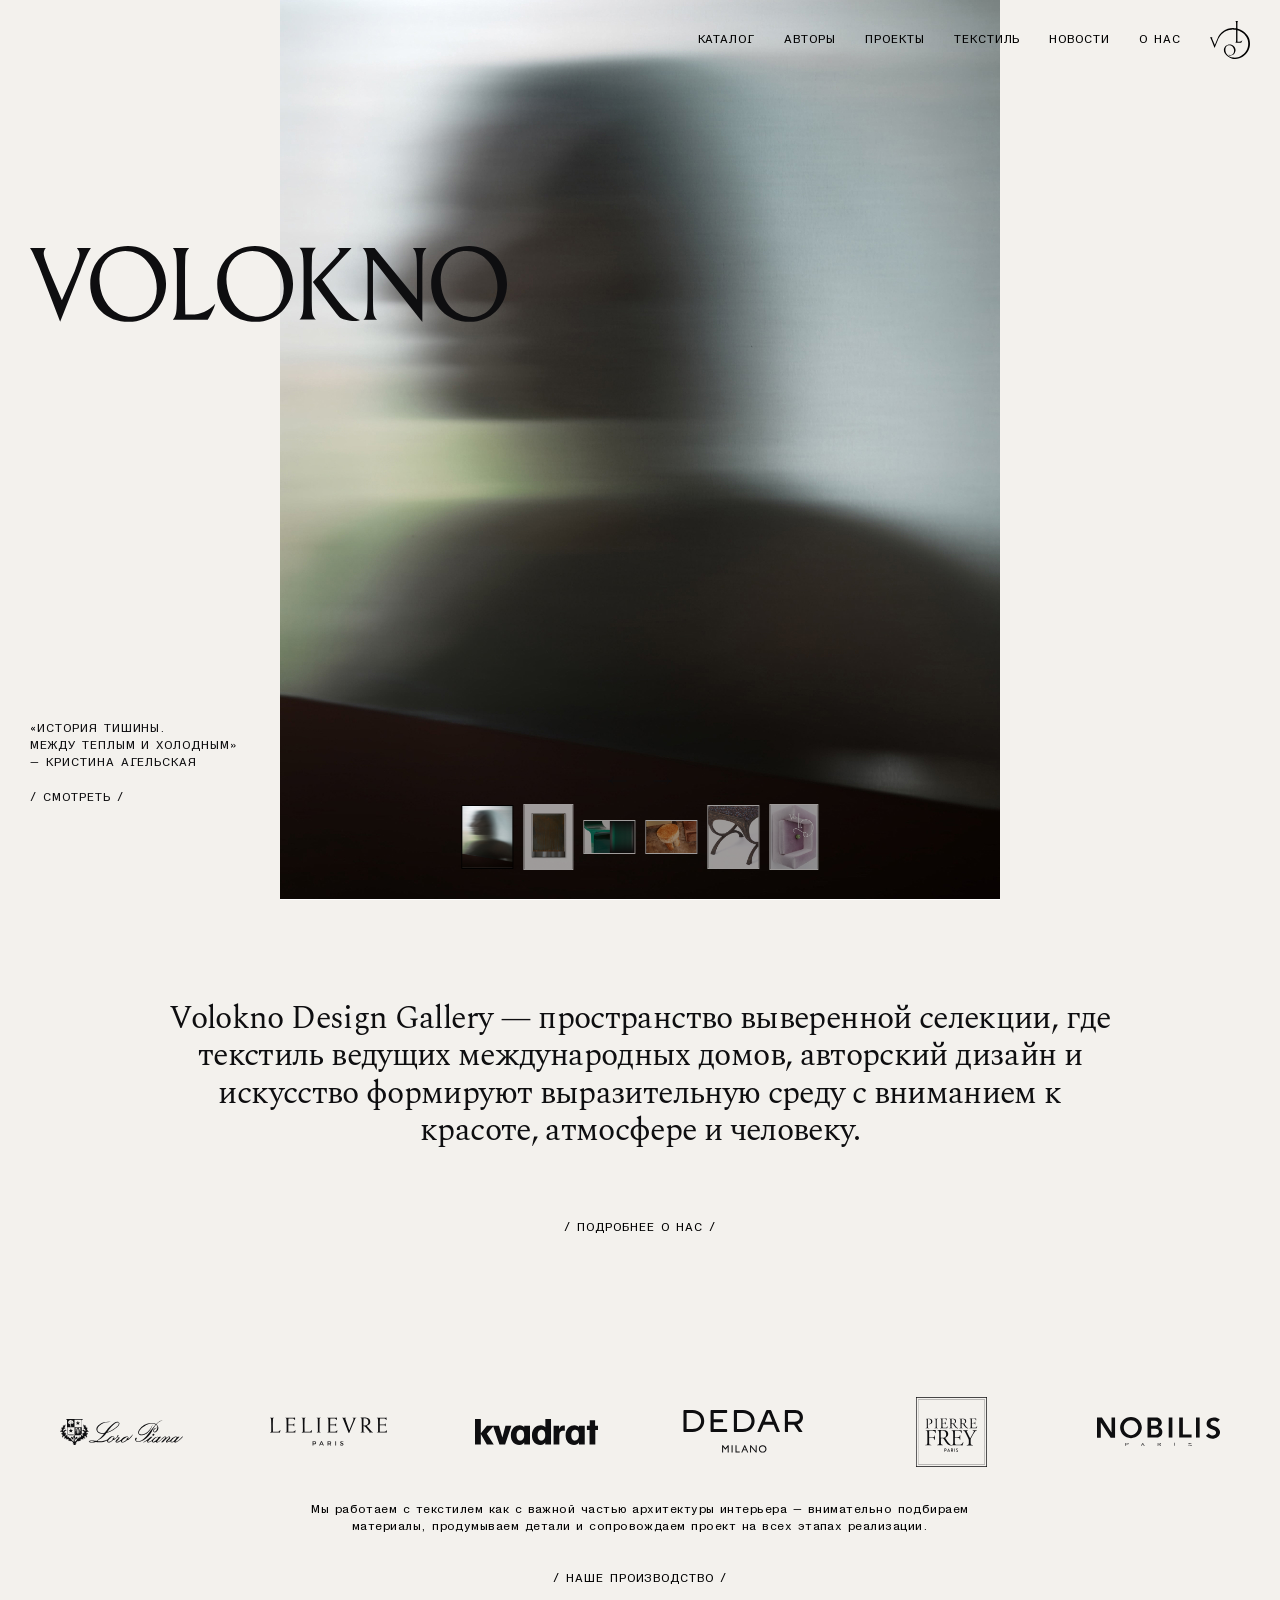
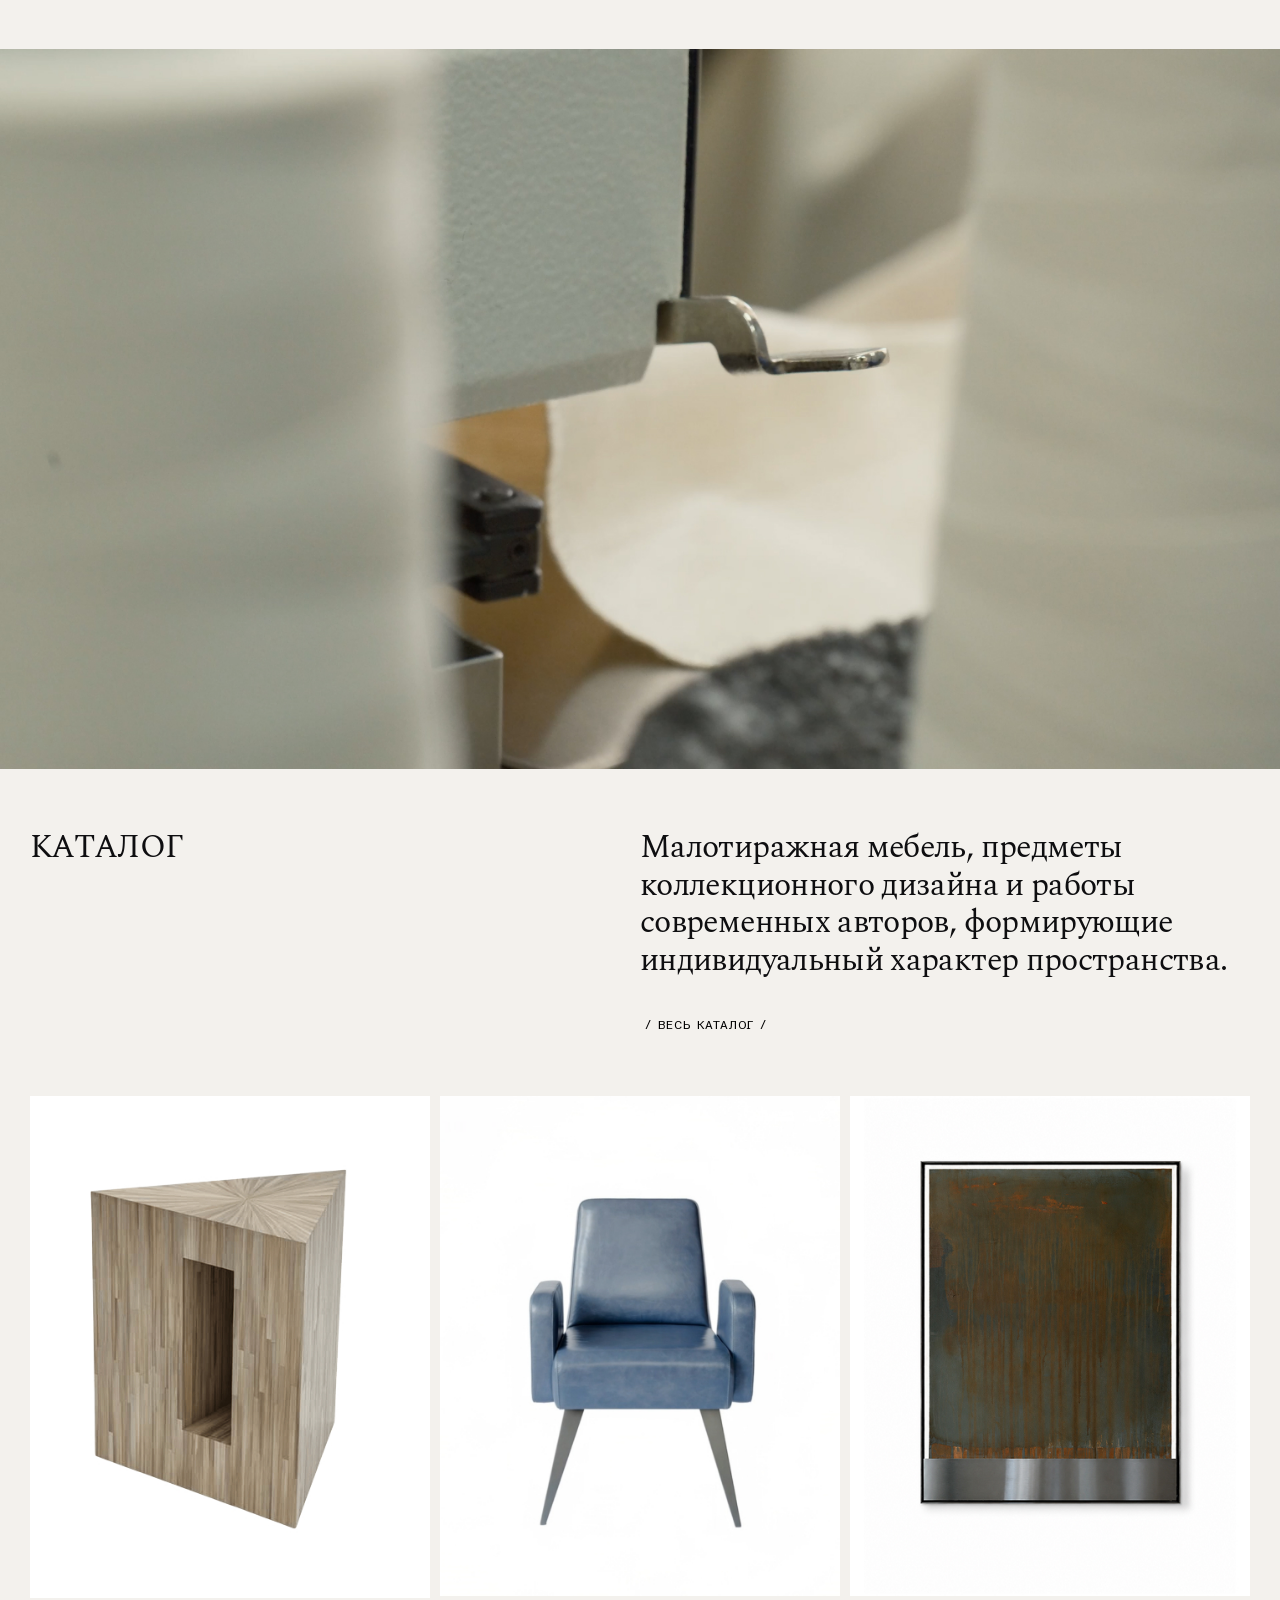
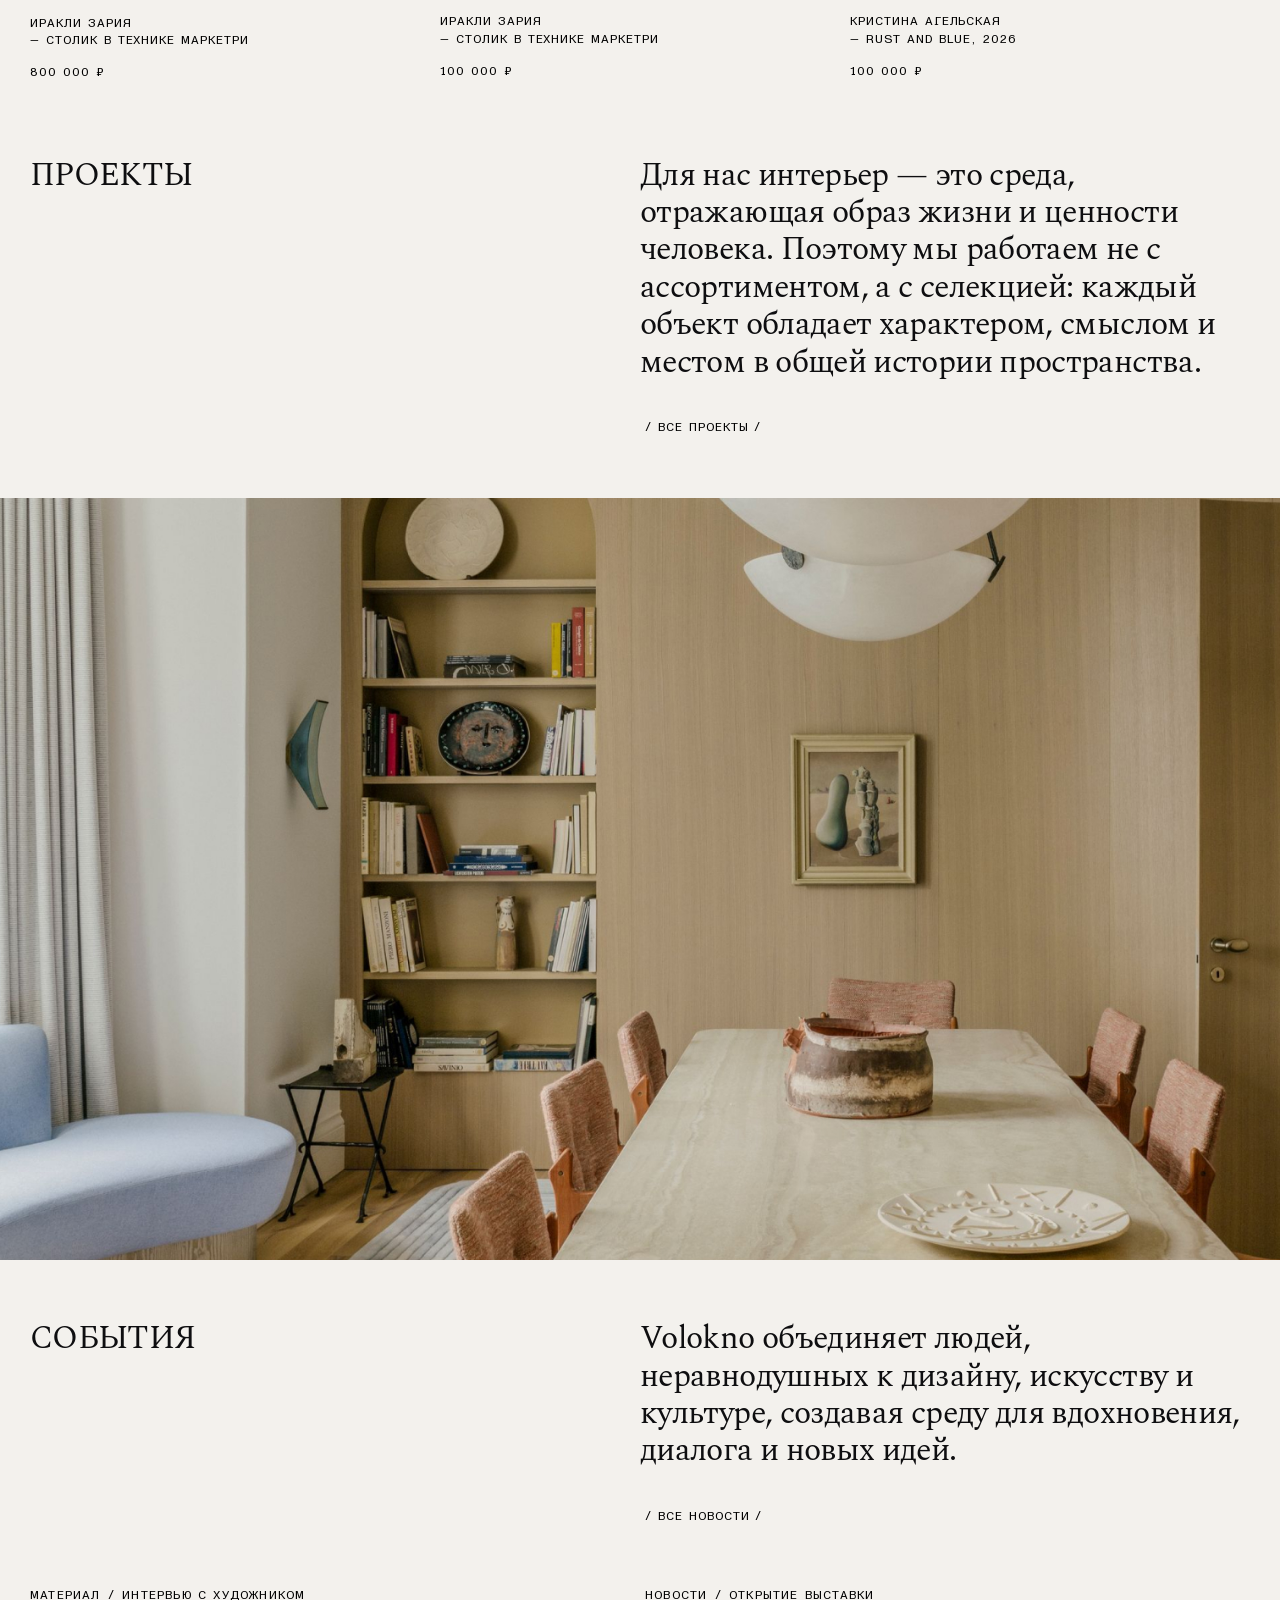
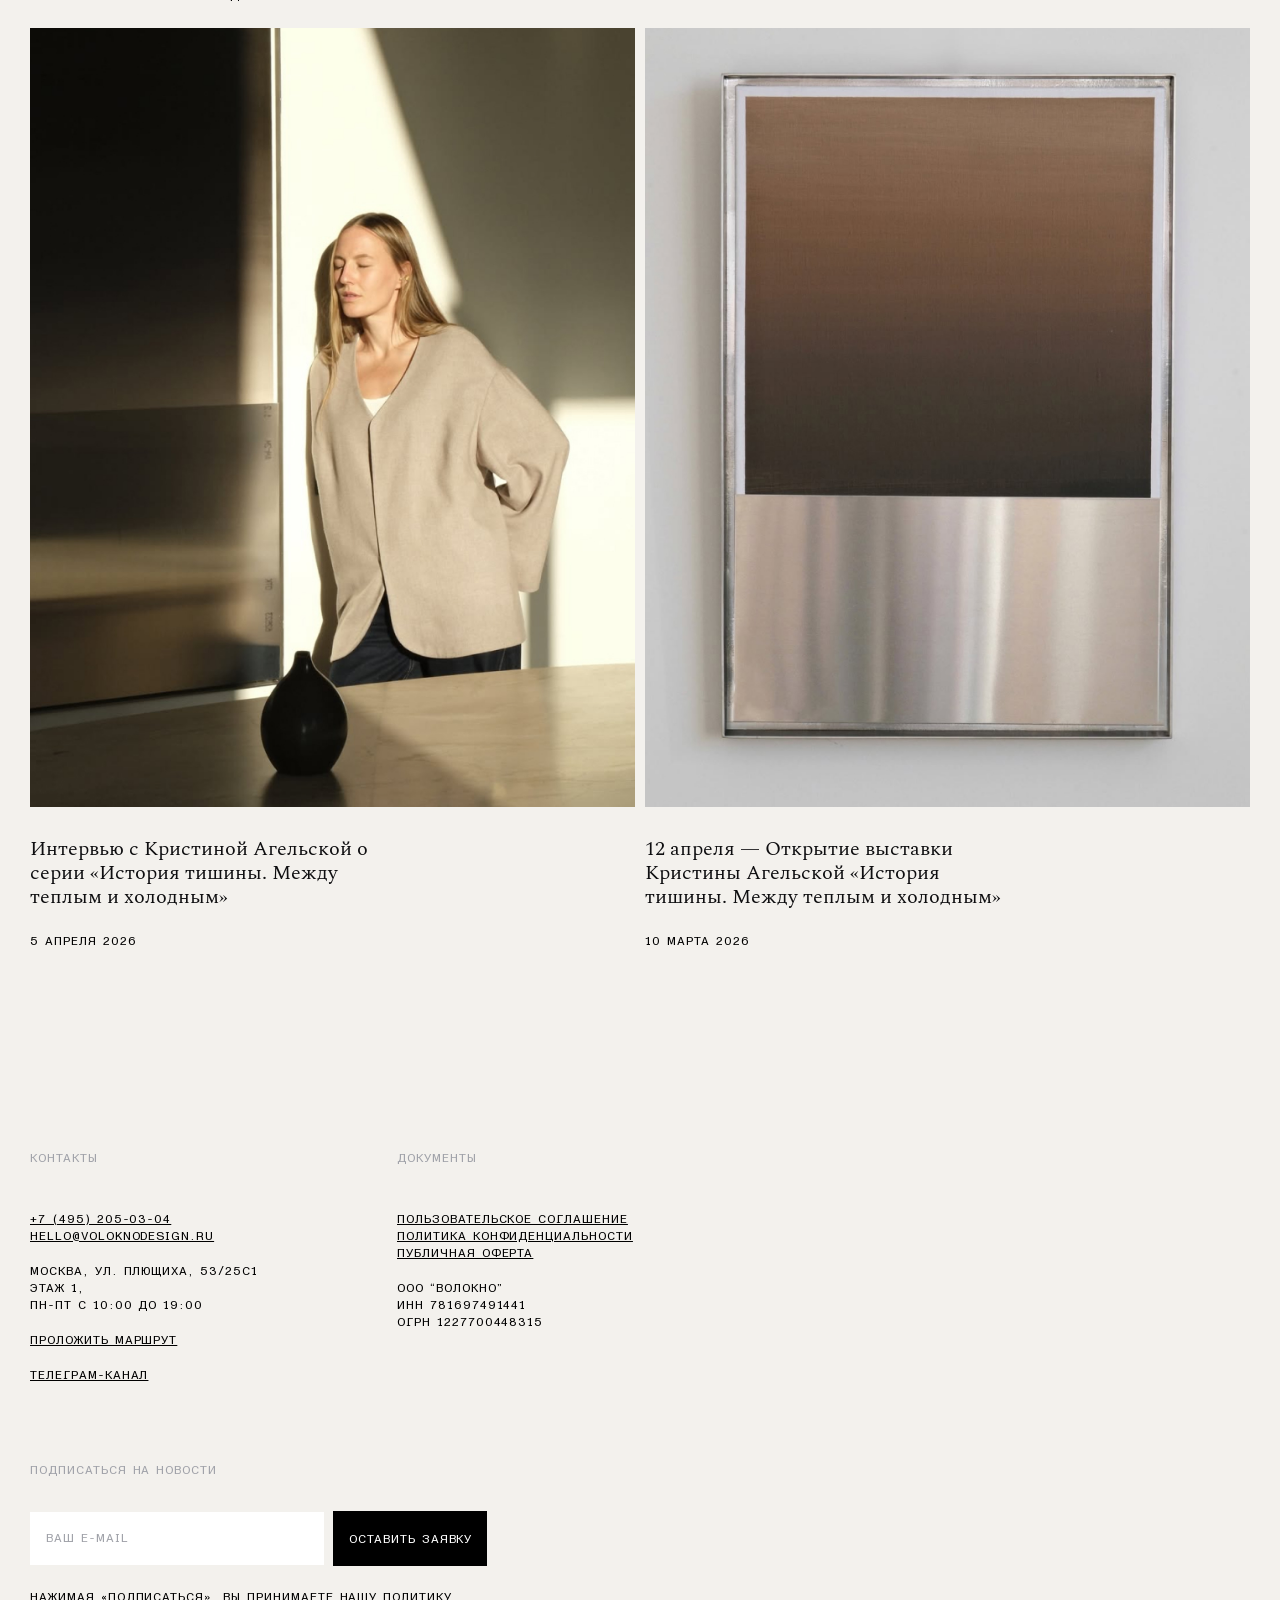
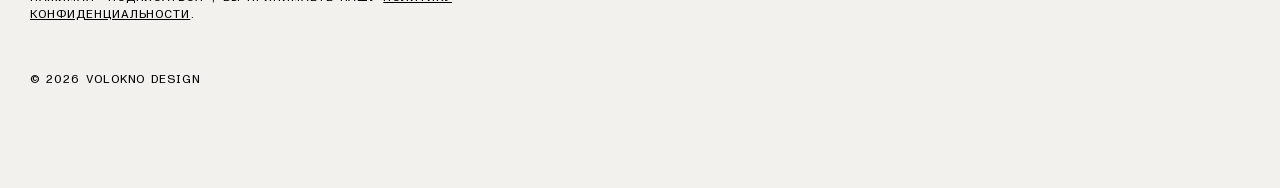
==== commit be118489: "2 stage ver.1" ====
--- a/index.html
+++ b/index.html
@@ -64,64 +64,64 @@
         </div>
     </header>
     <main>
-        <div class="vol-slider slider-wrapper home-slider-wrapper">
+        <div class="vol-slider slider-wrapper main-slider-wrapper">
             <div class="slider-placeholder">
                 <img src="img/slide_1.jpg" alt="Загрузка...">
             </div>
-            <div class="home-slider slider-loading">
-                <div class="home-slider__slide bg-dark" data-thumb="img/slide_1.jpg">
-                    <img src="img/slide_1.jpg" alt="home-slider-1">
-                    <div class="home-slider__slide__desc">
-                        <p>«История тишины. <br>
-                            Между теплым и холодным» <br>
-                            — кристина агельская 
-                        </p>
-                        <a class="link" href="#">смотреть</a>
-                    </div>
-                </div>
-                <div class="home-slider__slide" data-thumb="img/slide_2.jpg">
-                    <img src="img/slide_2.jpg" alt="home-slider-2">
-                    <div class="home-slider__slide__desc">
-                        <p>«История тишины. <br>
-                            Между теплым и холодным» <br>
-                            — кристина агельская 
-                        </p>
-                        <a class="link" href="#">смотреть</a>
-                    </div>
-                </div>
-                <div class="home-slider__slide" data-thumb="img/slide_3.jpg">
-                    <img src="img/slide_3.jpg" alt="home-slider-3">
-                    <div class="home-slider__slide__desc">
-                        <p>«История тишины. <br>
-                            Между теплым и холодным» <br>
-                            — кристина агельская 
-                        </p>
-                        <a class="link" href="#">смотреть</a>
-                    </div>
-                </div>
-                <div class="home-slider__slide" data-thumb="img/slide_4.jpg">
-                    <img src="img/slide_4.jpg" alt="home-slider-4">
-                    <div class="home-slider__slide__desc">
-                        <p>«История тишины. <br>
-                            Между теплым и холодным» <br>
-                            — кристина агельская 
-                        </p>
-                        <a class="link" href="#">смотреть</a>
-                    </div>
-                </div>
-                <div class="home-slider__slide" data-thumb="img/slide_5.jpg">
-                    <img src="img/slide_5.jpg" alt="home-slider-5">
-                    <div class="home-slider__slide__desc">
-                        <p>«История тишины. <br>
-                            Между теплым и холодным» <br>
-                            — кристина агельская 
-                        </p>
-                        <a class="link" href="#">смотреть</a>
-                    </div>
-                </div>
-                <div class="home-slider__slide" data-thumb="img/slide_6.jpg">
-                    <img src="img/slide_6.jpg" alt="home-slider-6">
-                    <div class="home-slider__slide__desc">
+            <div class="main-slider slider-loading">
+                <div class="main-slider__slide bg-dark" data-thumb="img/slide_1.jpg">
+                    <img src="img/slide_1.jpg" alt="main-slider-1">
+                    <div class="main-slider__slide__desc">
+                        <p>«История тишины. <br>
+                            Между теплым и холодным» <br>
+                            — кристина агельская 
+                        </p>
+                        <a class="link" href="#">смотреть</a>
+                    </div>
+                </div>
+                <div class="main-slider__slide" data-thumb="img/slide_2.jpg">
+                    <img src="img/slide_2.jpg" alt="main-slider-2">
+                    <div class="main-slider__slide__desc">
+                        <p>«История тишины. <br>
+                            Между теплым и холодным» <br>
+                            — кристина агельская 
+                        </p>
+                        <a class="link" href="#">смотреть</a>
+                    </div>
+                </div>
+                <div class="main-slider__slide" data-thumb="img/slide_3.jpg">
+                    <img src="img/slide_3.jpg" alt="main-slider-3">
+                    <div class="main-slider__slide__desc">
+                        <p>«История тишины. <br>
+                            Между теплым и холодным» <br>
+                            — кристина агельская 
+                        </p>
+                        <a class="link" href="#">смотреть</a>
+                    </div>
+                </div>
+                <div class="main-slider__slide" data-thumb="img/slide_4.jpg">
+                    <img src="img/slide_4.jpg" alt="main-slider-4">
+                    <div class="main-slider__slide__desc">
+                        <p>«История тишины. <br>
+                            Между теплым и холодным» <br>
+                            — кристина агельская 
+                        </p>
+                        <a class="link" href="#">смотреть</a>
+                    </div>
+                </div>
+                <div class="main-slider__slide" data-thumb="img/slide_5.jpg">
+                    <img src="img/slide_5.jpg" alt="main-slider-5">
+                    <div class="main-slider__slide__desc">
+                        <p>«История тишины. <br>
+                            Между теплым и холодным» <br>
+                            — кристина агельская 
+                        </p>
+                        <a class="link" href="#">смотреть</a>
+                    </div>
+                </div>
+                <div class="main-slider__slide" data-thumb="img/slide_6.jpg">
+                    <img src="img/slide_6.jpg" alt="main-slider-6">
+                    <div class="main-slider__slide__desc">
                         <p>«История тишины. <br>
                             Между теплым и холодным» <br>
                             — кристина агельская 
@@ -137,7 +137,7 @@
                 <p>Volokno Design Gallery — пространство выверенной селекции, где текстиль ведущих международных домов, авторский дизайн и искусство формируют выразительную среду с вниманием к красоте, атмосфере и человеку.</p>
             </div>
             <div class="volblock--text-center__link">
-                <a class="link" href="#">подробнее о нас</a>
+                <a class="link padded" href="#">подробнее о нас</a>
             </div>
         </div>
 
@@ -154,7 +154,7 @@
                 <p>Мы работаем с текстилем как с важной частью архитектуры интерьера — внимательно подбираем материалы, продумываем детали и сопровождаем проект на всех этапах реализации.</p>
             </div>
             <div class="manufacture__link">
-                <a class="link" href="#">наше производство</a>
+                <a class="link padded" href="#">наше производство</a>
             </div>
         </div>
 
@@ -164,11 +164,13 @@
 
         <div class="catalog">
             <div class="catalog__desc volblock volblock--text-spaced">
-                <div class="volblock--text-spaced__title">каталог</div>
+                <div class="volblock--text-spaced__title">
+                    <span>каталог</span>
+                </div>
                 <div class="volblock--text-spaced__main">
                     <p>Малотиражная мебель, предметы коллекционного дизайна и работы современных авторов, формирующие индивидуальный характер пространства.</p>
                     <div class="volblock--text-spaced__main__link">
-                        <a class="link" href="#">ВЕСЬ КАТАЛОГ</a>
+                        <a class="link padded" href="#">ВЕСЬ КАТАЛОГ</a>
                     </div>
                 </div>
             </div>
@@ -228,11 +230,13 @@
 
         <div class="projects">
             <div class="projects__desc volblock volblock--text-spaced volblock--text-spaced-padded">
-                <div class="volblock--text-spaced__title">проекты</div>
+                <div class="volblock--text-spaced__title">
+                    <span>проекты</span>
+                </div>
                 <div class="volblock--text-spaced__main">
                     <p>Для нас интерьер — это среда, отражающая образ жизни и ценности человека. Поэтому мы работаем не с ассортиментом, а с селекцией: каждый объект обладает характером, смыслом и местом в общей истории пространства.</p>
                     <div class="volblock--text-spaced__main__link">
-                        <a class="link" href="#">все проекты</a>
+                        <a class="link padded" href="#">все проекты</a>
                     </div>
                 </div>
             </div>
@@ -270,11 +274,13 @@
 
         <div class="events">
             <div class="events__desc volblock volblock--text-spaced volblock--text-spaced-padded">
-                <div class="volblock--text-spaced__title">события</div>
+                <div class="volblock--text-spaced__title">
+                    <span>события</span>
+                </div>
                 <div class="volblock--text-spaced__main">
                     <p>Volokno объединяет людей, неравнодушных к дизайну, искусству и культуре, создавая среду для вдохновения, диалога и новых идей.</p>
                     <div class="volblock--text-spaced__main__link">
-                        <a class="link" href="#">все новости</a>
+                        <a class="link padded" href="#">все новости</a>
                     </div>
                 </div>
             </div>
--- a/css/styles.min.css
+++ b/css/styles.min.css
@@ -1 +1 @@
-html,body,div,span,applet,object,iframe,h1,h2,h3,h4,h5,h6,p,blockquote,pre,a,abbr,acronym,address,big,cite,code,del,dfn,em,img,ins,kbd,q,s,samp,small,strike,strong,sub,sup,tt,var,b,u,i,center,dl,dt,dd,ol,ul,li,fieldset,form,label,legend,button,table,caption,tbody,tfoot,thead,tr,th,td,article,aside,canvas,details,embed,figure,figcaption,footer,header,hgroup,menu,nav,output,ruby,section,summary,time,mark,audio,video{box-sizing:border-box;margin:0;padding:0;border:0;font-size:100%;font:inherit;vertical-align:top}strong{font-weight:bold}article,aside,details,figcaption,figure,footer,header,hgroup,menu,nav,section{display:block}body{line-height:1}ol,ul{list-style:none}blockquote,q{quotes:none}blockquote:before,blockquote:after,q:before,q:after{content:"";content:none}table{border-collapse:collapse;border-spacing:0}input[type=text],input[type=email],input[type=tel],input[type=password],input[type=number],textarea{box-sizing:border-box;text-indent:0;background:rgba(0,0,0,0);box-shadow:none;border-radius:0;outline:0}button,input[type=submit]{box-sizing:border-box;border:none;border-radius:0;background:rgba(0,0,0,0);cursor:pointer}img{max-width:100%}@font-face{font-family:"Monument Grotesk";src:url("../fonts/ABCMonumentGroteskCyrillicSemiMono-Regular.eot");src:url("../fonts/ABCMonumentGroteskCyrillicSemiMono-Regular.eot?#iefix") format("embedded-opentype"),url("../fonts/ABCMonumentGroteskCyrillicSemiMono-Regular.woff2") format("woff2"),url("../fonts/ABCMonumentGroteskCyrillicSemiMono-Regular.woff") format("woff"),url("../fonts/ABCMonumentGroteskCyrillicSemiMono-Regular.ttf") format("truetype"),url("../fonts/ABCMonumentGroteskCyrillicSemiMono-Regular.svg#ABCMonumentGroteskCyrillicSemiMono-Regular") format("svg");font-weight:normal;font-style:normal;font-display:swap}@font-face{font-family:"Spectral";src:url("../fonts/Spectral-Regular.eot");src:url("../fonts/Spectral-Regular.eot?#iefix") format("embedded-opentype"),url("../fonts/Spectral-Regular.woff2") format("woff2"),url("../fonts/Spectral-Regular.woff") format("woff"),url("../fonts/Spectral-Regular.ttf") format("truetype"),url("../fonts/Spectral-Regular.svg#Spectral-Regular") format("svg");font-weight:normal;font-style:normal;font-display:swap}@keyframes rotate-y{0%{transform:rotateX(0deg)}100%{transform:rotateX(180deg)}}@keyframes minicart-title{0%{transform:rotate(0deg)}50%{transform:rotate(7.75deg)}100%{transform:rotate(0deg)}}@keyframes minicart-title-mobile{0%{transform:rotate(0deg)}50%{transform:rotate(-8.71deg)}100%{transform:rotate(0deg)}}.slick-slider{position:relative;display:block;box-sizing:border-box;-webkit-touch-callout:none;-webkit-user-select:none;-khtml-user-select:none;-moz-user-select:none;-ms-user-select:none;user-select:none;-ms-touch-action:pan-y;touch-action:pan-y;-webkit-tap-highlight-color:rgba(0,0,0,0)}.slick-list{position:relative;overflow:hidden;display:block;margin:0;padding:0}.slick-list:focus{outline:none}.slick-list.dragging{cursor:pointer;cursor:hand}.slick-slider .slick-track,.slick-slider .slick-list{-webkit-transform:translate3d(0, 0, 0);-moz-transform:translate3d(0, 0, 0);-ms-transform:translate3d(0, 0, 0);-o-transform:translate3d(0, 0, 0);transform:translate3d(0, 0, 0)}.slick-track{position:relative;left:0;top:0;display:block;margin-left:auto;margin-right:auto}.slick-track:before,.slick-track:after{content:"";display:table}.slick-track:after{clear:both}.slick-loading .slick-track{visibility:hidden}.slick-slide{float:left;height:100%;min-height:1px}[dir=rtl] .slick-slide{float:right}.slick-slide img{display:block}.slick-slide.slick-loading img{display:none}.slick-slide{display:none}.slick-slide.dragging img{pointer-events:none}.slick-initialized .slick-slide{display:block}.slick-loading .slick-slide{visibility:hidden}.slick-vertical .slick-slide{display:block;height:auto;border:1px solid rgba(0,0,0,0)}.slick-arrow.slick-hidden{display:none}.slider-wrapper{position:relative;width:100%;min-height:900px}@media screen and (max-width: 767px){.slider-wrapper{min-height:645px}}.slider-wrapper.slider-wrapper--inner{min-height:900px}@media screen and (max-width: 767px){.slider-wrapper.slider-wrapper--inner{min-height:492px}}.slider-placeholder{display:flex;justify-content:center;align-items:center;width:100%;height:100%;background-color:#f3f1ed}@media screen and (max-width: 767px){.slider-placeholder{position:absolute;top:0;left:0;height:645px}}.slider-placeholder img{margin:0 auto;max-height:900px;width:auto;height:auto}@media screen and (max-width: 767px){.slider-placeholder img{object-fit:cover;max-height:645px;height:645px}}.slider-placeholder img.is-horizontal{object-fit:contain}.slider-placeholder img.is-vertical{object-fit:cover}@media screen and (max-width: 767px){.slider-placeholder.slider-placeholder--inner{height:492px}}@media screen and (max-width: 767px){.slider-placeholder.slider-placeholder--inner img{height:492px}}.slider-loading{display:flex !important;flex-direction:row !important;flex-wrap:nowrap !important;overflow:hidden !important}.slider-wrapper:has(.slick-initialized) .slider-placeholder{display:none}.slick-slider{opacity:0;visibility:hidden}.slick-slider:not(.slick-initialized){overflow:hidden;flex-wrap:nowrap;height:900px}@media screen and (max-width: 767px){.slick-slider:not(.slick-initialized){height:645px}}.slick-slider.slick-initialized{opacity:1;visibility:visible;overflow:hidden;height:900px}@media screen and (max-width: 767px){.slick-slider.slick-initialized{height:645px}}.slick-slider.slick-initialized .slick-list,.slick-slider.slick-initialized .slick-track{height:100%}.slick-slider.slick-initialized .slick-slide{position:relative}.slick-slider.slick-initialized .slick-slide img{max-height:900px;width:auto;height:auto;max-width:100%}@media screen and (max-width: 767px){.slick-slider.slick-initialized .slick-slide img{max-height:645px;height:645px}}.slick-slider.slick-initialized .slick-slide img.is-horizontal{object-fit:contain}.slick-slider.slick-initialized .slick-slide img.is-vertical{object-fit:cover}.slick-slider.home-inner-slider.slick-initialized{height:900px}@media screen and (max-width: 767px){.slick-slider.home-inner-slider.slick-initialized{height:492px}}.slick-slider.home-inner-slider.slick-initialized .slick-slide img{max-height:900px}@media screen and (max-width: 767px){.slick-slider.home-inner-slider.slick-initialized .slick-slide img{max-height:492px;height:492px}}.slick-arrow{position:absolute;bottom:104px;left:50%;z-index:10;display:block;width:30px;height:30px;padding:0;line-height:30px;border:none;background-color:rgba(0,0,0,0);cursor:pointer}@media screen and (max-width: 767px){.slick-arrow{display:none !important}}.slick-arrow.slick-prev{transform:translateX(calc(-100% - 7.5px));background-image:url("../img/slider_arrow_left.svg")}.slick-arrow.slick-next{transform:translateX(7.5px);background-image:url("../img/slider_arrow_right.svg")}.slick-dots{position:absolute;left:50%;bottom:30px;z-index:10;display:flex;justify-content:center;align-items:center;gap:10px;transform:translateX(-50%)}@media screen and (max-width: 767px){.slick-dots{gap:7.5px;bottom:15px}}.slick-dots li{border:1px solid #fff;opacity:.6;transition:all ease .3s}.slick-dots li.slick-active{border-color:#000;opacity:1}.slick-dots li{cursor:pointer}.slick-dots li img{max-height:64px;max-width:50px;height:auto;width:auto}@media screen and (max-width: 767px){.slick-dots li img{max-height:47px;max-width:37px}}.authors-slider.slick-slider.slick-initialized{height:auto}.authors-slider.slick-slider .slick-arrow{left:-2px;bottom:0px}.authors-slider.slick-slider .slick-arrow.slick-prev{transform:none}.authors-slider.slick-slider .slick-arrow.slick-next{transform:translateX(45px)}.brands-slider.slick-slider.slick-initialized{height:auto}.brands-slider.slick-slider.slick-initialized .slick-track{display:flex;justify-content:start;align-items:center;gap:37px}.brands-slider.slick-slider.slick-initialized .slick-slide img{object-fit:contain;max-height:70px;height:auto}@media screen and (max-width: 767px){.brands-slider.slick-slider.slick-initialized .slick-slide img{max-width:113px;max-height:52px}}.featured-slider.slick-slider.slick-initialized{height:auto}.featured-slider.slick-slider.slick-initialized .slick-list{padding-right:10px}.featured-slider.slick-slider.slick-initialized .slick-slide{padding:0 10px 0;padding-left:0px}.featured-slider.slick-slider.slick-initialized .slick-slide img{object-fit:none;max-height:442px;width:100%;height:auto}.news-slider.slick-slider.slick-initialized{height:auto}.news-slider.slick-slider.slick-initialized .slick-list{padding-right:10px}.news-slider.slick-slider.slick-initialized .slick-slide{padding:0 10px 0;padding-left:0px}.news-slider.slick-slider.slick-initialized .slick-slide img{object-fit:none;max-height:442px;width:100%;height:auto}html{height:calc(var(--vh, 1vh)*100)}body{position:relative;height:100%;min-width:300px;font-family:"Spectral",Garamond,serif;font-weight:normal;font-size:20px;color:#0e0e10;line-height:120%;background-color:#f3f1ed;-webkit-font-smoothing:antialiased;-moz-osx-font-smoothing:grayscale;text-rendering:optimizeLegibility}body.body-fixed{overflow:hidden;width:100%;height:100%}main,footer{clear:both}main{min-height:850px;padding-bottom:200px}@media screen and (max-width: 767px){main{padding-bottom:100px}}h1,h2,h3{font-size:32px;line-height:117%;letter-spacing:-2%}@media screen and (max-width: 767px){h1,h2,h3{font-size:20px;line-height:120%}}a{color:inherit;text-decoration:underline;transition:all ease .3s}a:hover{text-decoration:none}a:active{text-decoration:none;opacity:.5}.link{font-family:"Monument Grotesk",Arial,sans-serif;font-weight:normal;font-size:12px;color:#000;line-height:142%;letter-spacing:8%;text-transform:uppercase}@media screen and (max-width: 767px){.link{font-size:10px;letter-spacing:10%}}.link{text-decoration:none;transition:all ease .3s}.link:before{content:"/ ";transition:all ease .3s}.link:after{content:" /";transition:all ease .3s}.link:hover:before,.link:hover:after{opacity:0}.link:active{opacity:.5}.link:active:before,.link:active:after{opacity:0}input[type=text],input[type=email],input[type=tel],input[type=password],input[type=number]{height:53px;padding:0 15px;color:#0e0e10;line-height:53px;border:1px solid rgba(0,0,0,0);background-color:#fff;transition:all ease .3s}@media screen and (max-width: 767px){input[type=text],input[type=email],input[type=tel],input[type=password],input[type=number]{height:50px;line-height:50px}}input[type=text]::placeholder,input[type=text]::-webkit-input-placeholder,input[type=email]::placeholder,input[type=email]::-webkit-input-placeholder,input[type=tel]::placeholder,input[type=tel]::-webkit-input-placeholder,input[type=password]::placeholder,input[type=password]::-webkit-input-placeholder,input[type=number]::placeholder,input[type=number]::-webkit-input-placeholder{color:#a0a2a9;opacity:1}input[type=text]:focus,input[type=email]:focus,input[type=tel]:focus,input[type=password]:focus,input[type=number]:focus{border-color:#0e0e10}input[type=text].error,input[type=email].error,input[type=tel].error,input[type=password].error,input[type=number].error{color:#a63838;border-color:#a63838}input,select,textarea,button,.button{font-family:"Monument Grotesk",Arial,sans-serif;font-weight:normal;font-size:12px;color:#000;line-height:142%;letter-spacing:8%;text-transform:uppercase}@media screen and (max-width: 767px){input,select,textarea,button,.button{font-size:10px;letter-spacing:10%}}input,select,textarea,button,.button{outline:none}textarea{height:auto;resize:none}input[type=checkbox],input[type=radio],label{margin:0;cursor:pointer}input[type=checkbox]{display:none}input[type=checkbox]+i{display:block;width:14px;height:14px;margin-right:10px;cursor:pointer;background-repeat:no-repeat;background-position:center center;background-size:auto;background-image:url("../img/checkbox_empty.svg")}input[type=checkbox]:checked+i{background-image:url("../img/checkbox_full.svg")}input[type=submit],button,.button{display:inline-block;height:55px;padding:0 30px;line-height:55px;color:#fff;border:1px solid rgba(0,0,0,0);background-color:#000;cursor:pointer;transition:all ease .3s}@media screen and (max-width: 767px){input[type=submit],button,.button{height:50px;line-height:50px}}input[type=submit]:hover,button:hover,.button:hover{background-color:#1e1d1f}input[type=submit]:active,button:active,.button:active{background-color:#2c2b2e}input[type=submit].button--white,button.button--white,.button.button--white{color:#000;background-color:#fff}input[type=submit].button--white:hover,button.button--white:hover,.button.button--white:hover{background-color:#ebeae8}input[type=submit].button--white:active,button.button--white:active,.button.button--white:active{background-color:#dbd9d6}input[type=submit].button--transparent,button.button--transparent,.button.button--transparent{color:#0e0e10;background-color:rgba(0,0,0,0)}input[type=submit].button--transparent:hover,button.button--transparent:hover,.button.button--transparent:hover{background-color:rgba(14,14,16,.06)}input[type=submit].button--transparent:active,button.button--transparent:active,.button.button--transparent:active{background-color:rgba(14,14,16,.12)}input[type=submit].button--bordered,button.button--bordered,.button.button--bordered{border-color:#000}input::-webkit-outer-spin-button,input::-webkit-inner-spin-button{-webkit-appearance:none}label[for]{display:block;margin-bottom:7px;color:#0e0e10;letter-spacing:5%;opacity:.6}label[for]+input,label[for]+select,label[for]+textarea{width:100%;margin-bottom:30px}@media screen and (max-width: 767px){.hidden-mobile{display:none !important}}.hidden-desktop{display:none !important}@media screen and (max-width: 767px){.hidden-desktop{display:inherit !important}}.hidden{display:none !important}.invisible{opacity:0;visibility:hidden}.highlighted{color:#e9b910}.loading{position:relative}.loading:after{content:"";display:block;position:absolute;top:0;left:0;width:100%;height:100%;z-index:1000;background:hsla(0,0%,100%,.7)}.main-header{position:absolute;top:0;left:0;z-index:100;width:100%;padding:21px 30px 0}.main-header .main-header__logo{position:absolute;top:246px;left:30px;display:block;width:477px;height:76px;background-repeat:no-repeat;background-position:center center;background-size:contain;background-image:url("../img/logo_black.svg")}@media screen and (max-width: 767px){.main-header .main-header__logo{top:265px;left:20px;width:250px;height:40px}}.main-header .main-header__menu{position:relative;font-family:"Monument Grotesk",Arial,sans-serif;font-weight:normal;font-size:12px;color:#000;line-height:142%;letter-spacing:8%;text-transform:uppercase}@media screen and (max-width: 767px){.main-header .main-header__menu{font-size:10px;letter-spacing:10%}}@media screen and (max-width: 767px){.main-header .main-header__menu{display:none}}.main-header .main-header__menu ul{display:flex;justify-content:end;align-items:end;gap:29px;padding:10px 69px 0 0}.main-header .main-header__menu ul li a{text-decoration:none;border-bottom:1px solid rgba(0,0,0,0)}.main-header .main-header__menu ul li a:hover{border-color:#000}.main-header .main-header__menu .main-header__menu__symbol{position:absolute;top:0;right:0;display:block;width:40px;height:38px;background-repeat:no-repeat;background-position:center center;background-size:auto;background-image:url("../img/symbol_black.svg")}.main-header .main-header__mobile-header{position:absolute;top:59px;left:10px;display:flex;justify-content:space-between;align-items:center;width:calc(100% - 20px);padding:8px 10px;transition:all ease .3s}@media screen and (min-width: 768px){.main-header .main-header__mobile-header{display:none}}.main-header .main-header__mobile-header .main-header__mobile-header__symbol{width:34px;height:32px;background-repeat:no-repeat;background-position:center center;background-size:auto;background-image:url("../img/symbol_mob_black.svg")}.main-header .main-header__mobile-header .main-header__mobile-header__burger{width:38px;height:38px;background-repeat:no-repeat;background-position:center center;background-size:auto;background-image:url("../img/mobmenu_black.svg");cursor:pointer}.main-header .main-header__mobile-menu{position:fixed;top:0;left:0;width:100%;height:100%;background:#fff;z-index:300;opacity:0;visibility:hidden;transform:translateY(20px);transition:opacity .3s ease,visibility .3s ease,transform .3s ease}.main-header .main-header__mobile-menu.is-open{opacity:1;visibility:visible;transform:translateY(0)}@media screen and (min-width: 768px){.main-header .main-header__mobile-menu{display:none}}.main-header .main-header__mobile-menu .main-header__mobile-menu__header{position:relative;display:flex;justify-content:space-between;align-items:center;padding:5px 12px 5px 10px}.main-header .main-header__mobile-menu .main-header__mobile-menu__header .main-header__mobile-menu__header__symbol{width:34px;height:32px;background-repeat:no-repeat;background-position:center center;background-size:auto;background-image:url("../img/symbol_mob_black.svg")}.main-header .main-header__mobile-menu .main-header__mobile-menu__header .main-header__mobile-menu__header__close{width:38px;height:38px;background-repeat:no-repeat;background-position:center center;background-size:auto;background-image:url("../img/mobmenu_close.svg");cursor:pointer}.main-header .main-header__mobile-menu .main-header__mobile-menu__body{display:flex;justify-content:space-between;align-items:center;flex-direction:column;height:auto;gap:50px;font-family:"Monument Grotesk",Arial,sans-serif;font-weight:normal;font-size:12px;color:#000;line-height:142%;letter-spacing:8%;text-transform:uppercase}@media screen and (max-width: 767px){.main-header .main-header__mobile-menu .main-header__mobile-menu__body{font-size:10px;letter-spacing:10%}}@media screen and (max-width: 767px){.main-header .main-header__mobile-menu .main-header__mobile-menu__body{font-size:12px;letter-spacing:8%}}.main-header .main-header__mobile-menu .main-header__mobile-menu__body .main-header__mobile-menu__body__items{margin-top:42px;text-align:center}.main-header .main-header__mobile-menu .main-header__mobile-menu__body .main-header__mobile-menu__body__items ul li{margin-bottom:10px}.main-header .main-header__mobile-menu .main-header__mobile-menu__body .main-header__mobile-menu__body__items ul li a{text-decoration:none}.main-header .main-header__mobile-menu .main-header__mobile-menu__body .main-header__mobile-menu__body__contacts{max-width:210px;margin-bottom:24px;text-align:center}.main-header .main-header__mobile-menu .main-header__mobile-menu__body .main-header__mobile-menu__body__contacts p{margin-bottom:1.4em}.main-header .main-header__mobile-menu .main-header__mobile-menu__body .main-header__mobile-menu__body__contacts p:last-child{margin-bottom:0}.main-footer{padding:0 30px 100px;font-family:"Monument Grotesk",Arial,sans-serif;font-weight:normal;font-size:12px;color:#000;line-height:142%;letter-spacing:8%;text-transform:uppercase}@media screen and (max-width: 767px){.main-footer{font-size:10px;letter-spacing:10%}}@media screen and (max-width: 767px){.main-footer{position:relative;padding:32px 20px 30px;color:#fff;background-color:#000}.main-footer:after{content:"";position:absolute;bottom:253px;right:47px;width:130px;height:258px;background-repeat:no-repeat;background-position:center center;background-size:auto;background-image:url("../img/symbol_footer.svg")}}.main-footer .main-footer__blocks{display:flex;justify-content:start;align-items:start;flex-wrap:wrap;gap:78px 137px;max-width:620px;margin-bottom:48px}@media screen and (max-width: 767px){.main-footer .main-footer__blocks{gap:50px 0;max-width:100%}}.main-footer .main-footer__block.main-footer__block--contacts{width:230px}@media screen and (max-width: 767px){.main-footer .main-footer__block.main-footer__block--contacts{order:2;width:100%;font-size:12px;line-height:140%}}.main-footer .main-footer__block.main-footer__block--documents{width:250px}@media screen and (max-width: 767px){.main-footer .main-footer__block.main-footer__block--documents{order:3;width:100%;font-size:12px;line-height:140%}.main-footer .main-footer__block.main-footer__block--documents .main-footer__block__title{display:none}}.main-footer .main-footer__block.main-footer__block--newsletter{width:100%}@media screen and (max-width: 767px){.main-footer .main-footer__block.main-footer__block--newsletter{order:1;width:100%;margin-bottom:134px}}.main-footer .main-footer__block.main-footer__block--newsletter .main-footer__block__title{margin-bottom:32px}@media screen and (max-width: 767px){.main-footer .main-footer__block.main-footer__block--newsletter .main-footer__block__title{margin-bottom:18px}}.main-footer .main-footer__block .main-footer__block__title{margin-bottom:44px;color:#a0a2a9}@media screen and (max-width: 767px){.main-footer .main-footer__block .main-footer__block__title{margin-bottom:20px;color:#fff}}.main-footer .main-footer__block .main-footer__block__body p{margin-bottom:1.5em}.main-footer .main-footer__block .main-footer__block__body p:last-of-type{margin-bottom:0}body.top-spaced main{padding-top:430px}@media screen and (max-width: 767px){body.top-spaced main{padding-top:323px}}@media screen and (max-width: 767px){body.dark-bg .main-header .main-header__logo{background-image:url("../img/logo_white.svg")}body.dark-bg .main-header .main-header__mobile-header .main-header__mobile-header__symbol{background-image:url("../img/symbol_mob_white.svg")}body.dark-bg .main-header .main-header__mobile-header .main-header__mobile-header__burger{background-image:url("../img/mobmenu_white.svg")}body.dark-bg .home-slider .home-slider__slide .home-slider__slide__desc{color:#fff}body.dark-bg .home-slider .home-slider__slide .home-slider__slide__desc a{color:#fff}}@media screen and (max-width: 767px){body.header-fixed .main-header__mobile-header,body.header-fixed.dark-bg .main-header__mobile-header{position:fixed;background:#fff}body.header-fixed .main-header__mobile-header .main-header__mobile-header__symbol,body.header-fixed.dark-bg .main-header__mobile-header .main-header__mobile-header__symbol{background-image:url("../img/symbol_mob_black.svg")}body.header-fixed .main-header__mobile-header .main-header__mobile-header__burger,body.header-fixed.dark-bg .main-header__mobile-header .main-header__mobile-header__burger{background-image:url("../img/mobmenu_black.svg")}}.volblock--text-center{padding:100px 100px 106px}@media screen and (max-width: 767px){.volblock--text-center{padding:60px 20px}}.volblock--text-center .volblock--text-center__main{max-width:950px;margin:0 auto;font-size:32px;line-height:117%;letter-spacing:-2%}@media screen and (max-width: 767px){.volblock--text-center .volblock--text-center__main{font-size:20px;line-height:120%}}.volblock--text-center .volblock--text-center__main{text-align:center}.volblock--text-center .volblock--text-center__link{display:flex;justify-content:center;align-items:center;margin:64px 0 0;padding:5px 0}@media screen and (max-width: 767px){.volblock--text-center .volblock--text-center__link{margin-top:30px;padding:6px 0}}@media screen and (max-width: 767px){.volblock--text-center .volblock--text-center__link .link:before{margin-right:2px}.volblock--text-center .volblock--text-center__link .link:after{margin-left:2px}}.volblock--text-spaced{display:flex;justify-content:space-between;align-items:start;padding:60px 30px 57px;gap:60px}@media screen and (max-width: 767px){.volblock--text-spaced{display:block;padding:30px 20px}}.volblock--text-spaced .volblock--text-spaced__title{font-size:32px;line-height:117%;letter-spacing:-2%}@media screen and (max-width: 767px){.volblock--text-spaced .volblock--text-spaced__title{font-size:20px;line-height:120%}}.volblock--text-spaced .volblock--text-spaced__title{text-transform:uppercase}@media screen and (max-width: 767px){.volblock--text-spaced .volblock--text-spaced__title{margin-bottom:20px}}.volblock--text-spaced .volblock--text-spaced__main{max-width:717px}.volblock--text-spaced .volblock--text-spaced__main p{font-size:32px;line-height:117%;letter-spacing:-2%}@media screen and (max-width: 767px){.volblock--text-spaced .volblock--text-spaced__main p{font-size:20px;line-height:120%}}.volblock--text-spaced .volblock--text-spaced__main__link{display:flex;justify-content:start;align-items:center;margin-top:33px;padding:5px 0;letter-spacing:8%}@media screen and (max-width: 767px){.volblock--text-spaced .volblock--text-spaced__main__link{margin-top:21px;padding:6px 0}}.volblock--text-spaced .volblock--text-spaced__main__link .link{margin:0 5px}@media screen and (max-width: 767px){.volblock--text-spaced .volblock--text-spaced__main__link .link:before{margin-right:2px}.volblock--text-spaced .volblock--text-spaced__main__link .link:after{margin-left:2px}}@media screen and (max-width: 767px){.volblock--text-spaced.volblock--text-spaced-padded{padding:60px 20px 30px}}.volblock--horiz-items{font-family:"Monument Grotesk",Arial,sans-serif;font-weight:normal;font-size:12px;color:#000;line-height:142%;letter-spacing:8%;text-transform:uppercase}@media screen and (max-width: 767px){.volblock--horiz-items{font-size:10px;letter-spacing:10%}}.volblock--horiz-items .volblock--horiz-items__title{margin-bottom:20px}@media screen and (max-width: 767px){.volblock--horiz-items .volblock--horiz-items__title{margin-bottom:20px}}.volblock--horiz-items .volblock--horiz-items__list{display:flex;justify-content:start;align-items:start;gap:11px}@media screen and (max-width: 767px){.volblock--horiz-items .volblock--horiz-items__list{overflow-x:auto;-webkit-overflow-scrolling:touch;scrollbar-width:none;-ms-overflow-style:none}.volblock--horiz-items .volblock--horiz-items__list::-webkit-scrollbar{display:none;width:0 !important;height:0 !important}}.volblock--horiz-items .volblock--horiz-items__list .volblock--horiz-items__list__item{display:flex;justify-content:start;align-items:start;align-items:stretch;gap:10px}.volblock--horiz-items .volblock--horiz-items__list .volblock--horiz-items__list__item__pic{width:112px}.volblock--horiz-items .volblock--horiz-items__list .volblock--horiz-items__list__item__pic img{width:100%;height:auto}.volblock--horiz-items .volblock--horiz-items__list .volblock--horiz-items__list__item__info{position:relative;width:232px}@media screen and (max-width: 767px){.volblock--horiz-items .volblock--horiz-items__list .volblock--horiz-items__list__item__info{width:190px}}.volblock--horiz-items .volblock--horiz-items__list .volblock--horiz-items__list__item__info__title{margin-bottom:10px}.volblock--horiz-items .volblock--horiz-items__list .volblock--horiz-items__list__item__info__desc{max-width:224px;letter-spacing:4%;text-transform:none}@media screen and (max-width: 767px){.volblock--horiz-items .volblock--horiz-items__list .volblock--horiz-items__list__item__info__desc{max-width:180px}}.volblock--horiz-items .volblock--horiz-items__list .volblock--horiz-items__list__item__info__link{position:absolute;left:0;bottom:0}.volblock--horiz-items.volblock--horiz-items-sm .volblock--horiz-items__list .volblock--horiz-items__list__item .volblock--horiz-items__list__item__info{width:112px}.breadcrumbs-list{display:flex;justify-content:start;align-items:start;font-family:"Monument Grotesk",Arial,sans-serif;font-weight:normal;font-size:12px;color:#000;line-height:142%;letter-spacing:8%;text-transform:uppercase}@media screen and (max-width: 767px){.breadcrumbs-list{font-size:10px;letter-spacing:10%}}.breadcrumbs-list li{letter-spacing:10%}.breadcrumbs-list li:after{content:"/";margin:0 .6em}.breadcrumbs-list li:last-child:after{display:none}.products-list{display:flex;justify-content:space-between;align-items:start;flex-wrap:wrap;gap:30px 10px;padding:0 30px}@media screen and (max-width: 767px){.products-list{gap:20px 5px;padding:0 20px}}.products-list .products-list__item{flex:0 0 calc(33.333% - 6.6666666667px);padding-bottom:16px}@media screen and (max-width: 767px){.products-list .products-list__item{flex:0 0 calc(50% - 2.5px);padding-bottom:0}}.products-list .products-list__item{font-family:"Monument Grotesk",Arial,sans-serif;font-weight:normal;font-size:12px;color:#000;line-height:142%;letter-spacing:8%;text-transform:uppercase}@media screen and (max-width: 767px){.products-list .products-list__item{font-size:10px;letter-spacing:10%}}.products-list .products-list__item .products-list__item__pic{margin-bottom:17px}@media screen and (max-width: 767px){.products-list .products-list__item .products-list__item__pic{margin-bottom:15px}}.products-list .products-list__item .products-list__item__pic img{width:100%;height:auto}.products-list .products-list__item .products-list__item__title{margin-bottom:15px}@media screen and (max-width: 767px){.products-list .products-list__item .products-list__item__title{margin-bottom:10px}}@media screen and (max-width: 767px){.products-list.products-list--featured{padding:0 0 40px 20px}.products-list.products-list--featured .products-list__item{padding:0}}.news-list{display:flex;justify-content:space-between;align-items:start;flex-wrap:wrap;gap:30px 10px;padding:0 30px}@media screen and (max-width: 767px){.news-list{gap:0;padding:0 0 0 20px}}.news-list .news-list__item{flex:0 0 calc(50% - 5px)}@media screen and (max-width: 767px){.news-list .news-list__item{flex:0 0 100%;padding:30px 0}}.news-list .news-list__item .news-list__item__type{margin-bottom:24px}@media screen and (max-width: 767px){.news-list .news-list__item .news-list__item__type{margin-bottom:18px}}.news-list .news-list__item .news-list__item__pic{margin-bottom:30px}@media screen and (max-width: 767px){.news-list .news-list__item .news-list__item__pic{margin-bottom:20px}}.news-list .news-list__item .news-list__item__pic img{width:100%;height:auto}.news-list .news-list__item .news-list__item__title{margin-bottom:24px;max-width:356px;font-size:20px;line-height:120%;letter-spacing:0%}@media screen and (max-width: 767px){.news-list .news-list__item .news-list__item__title{margin-bottom:20px;letter-spacing:-2%}}.news-list .news-list__item .news-list__item__date{font-family:"Monument Grotesk",Arial,sans-serif;font-weight:normal;font-size:12px;color:#000;line-height:142%;letter-spacing:8%;text-transform:uppercase}@media screen and (max-width: 767px){.news-list .news-list__item .news-list__item__date{font-size:10px;letter-spacing:10%}}@media screen and (max-width: 767px){.news-list.news-list--featured .news-list__item{flex:0 0 calc(50% - 5px)}}.newsletter-form{max-width:457px}@media screen and (max-width: 767px){.newsletter-form{max-width:100%}}.newsletter-form .newsletter-form__fields{display:flex;justify-content:space-between;align-items:center;gap:8px;margin-bottom:23px}@media screen and (max-width: 767px){.newsletter-form .newsletter-form__fields{display:block}}.newsletter-form .newsletter-form__fields input[type=text]{width:294px}@media screen and (max-width: 767px){.newsletter-form .newsletter-form__fields input[type=text]{width:100%}}.newsletter-form .newsletter-form__fields input[type=submit],.newsletter-form .newsletter-form__fields button{width:154px;padding:0 15px}@media screen and (max-width: 767px){.newsletter-form .newsletter-form__fields input[type=submit],.newsletter-form .newsletter-form__fields button{width:100%;border-color:#fff}}.cookies-notice{position:fixed;bottom:0;left:50%;z-index:100;width:50%;max-width:960px;padding:30px 30px 32px;font-family:"Monument Grotesk",Arial,sans-serif;font-weight:normal;font-size:12px;color:#000;line-height:142%;letter-spacing:8%;text-transform:uppercase}@media screen and (max-width: 767px){.cookies-notice{font-size:10px;letter-spacing:10%}}.cookies-notice{background-color:#fff}@media screen and (max-width: 1499px){.cookies-notice{width:742px}}@media screen and (max-width: 767px){.cookies-notice{width:100%;text-transform:none}}.cookies-notice .cookies-notice__accept{margin-top:30px}@media screen and (max-width: 767px){.cookies-notice .cookies-notice__accept{margin-top:20px;padding:0 17px;height:43px;line-height:43px}}.vol-drawer{position:fixed;top:0;left:0;width:50%;max-width:690px;height:100%;min-height:100%;padding:66px 251px 53px 60px;background-color:#fff;z-index:200;transform:translateX(-100%);transition:transform .4s cubic-bezier(0.25, 1, 0.5, 1)}@media screen and (max-width: 1499px){.vol-drawer{width:742px}}@media screen and (max-width: 767px){.vol-drawer{width:100%;padding:30px 20px;overflow-y:auto}}.vol-drawer.is-active{transform:translateX(0)}.vol-drawer-overlay{position:fixed;top:0;left:0;width:100%;height:100%;background-color:rgba(243,241,237,.8);z-index:100;opacity:0;visibility:hidden;transition:opacity .4s ease,visibility .4s ease}.vol-drawer-overlay.is-active{opacity:1;visibility:visible}[data-popup]{opacity:0;visibility:hidden;transform:translateY(20px);transition:opacity .3s ease,visibility .3s ease,transform .3s ease}[data-popup].is-open{opacity:1;visibility:visible;transform:translateY(0)}@media screen and (min-width: 768px){[data-popup=authors]{opacity:1;visibility:visible;transform:none}}.home-slider .home-slider__slide{display:flex;justify-content:center;align-items:center}.home-slider .home-slider__slide .home-slider__slide__desc{position:absolute;bottom:94px;left:30px;z-index:200;font-family:"Monument Grotesk",Arial,sans-serif;font-weight:normal;font-size:12px;color:#000;line-height:142%;letter-spacing:8%;text-transform:uppercase}@media screen and (max-width: 767px){.home-slider .home-slider__slide .home-slider__slide__desc{font-size:10px;letter-spacing:10%}}.home-slider .home-slider__slide .home-slider__slide__desc{color:#0e0e10}@media screen and (max-width: 767px){.home-slider .home-slider__slide .home-slider__slide__desc{bottom:115px;left:20px;width:calc(100% - 40px)}}.home-slider .home-slider__slide .home-slider__slide__desc p{margin-bottom:1.5em}.home-slider .home-slider__slide .home-slider__slide__desc .link{color:#0e0e10}.home-inner-slider .home-inner-slider__slide{display:flex;justify-content:center;align-items:center}.manufacture{padding:50px 60px 57px}@media screen and (max-width: 767px){.manufacture{padding:18px 0 30px}}.manufacture .manufacture__brands{display:flex;justify-content:space-between;align-items:center}@media screen and (max-width: 767px){.manufacture .manufacture__brands{gap:37px;padding-bottom:30px}}.manufacture .manufacture__brands li{display:flex;justify-content:center;align-items:center;width:123px;height:70px}.manufacture .manufacture__brands li img{max-height:100%;height:auto;width:100%}.manufacture .manufacture__desc{margin:34px auto 0;max-width:716px;font-family:"Monument Grotesk",Arial,sans-serif;font-weight:normal;font-size:12px;color:#000;line-height:142%;letter-spacing:8%;text-transform:uppercase}@media screen and (max-width: 767px){.manufacture .manufacture__desc{font-size:10px;letter-spacing:10%}}.manufacture .manufacture__desc{letter-spacing:4%;text-transform:none;text-align:center}@media screen and (max-width: 767px){.manufacture .manufacture__desc{margin:0;padding:30px 20px 30px;letter-spacing:6%}}.manufacture .manufacture__link{display:flex;justify-content:center;align-items:center;margin:30px 0 0;padding:5px 0}@media screen and (max-width: 767px){.manufacture .manufacture__link{margin:0;padding:6px 20px}}@media screen and (max-width: 767px){.manufacture .manufacture__link .link:before{margin-right:2px}.manufacture .manufacture__link .link:after{margin-left:2px}}.image-block img{width:100%;height:auto}@media screen and (max-width: 767px){.image-block img{object-fit:cover;height:492px}}.catalog-promo{display:flex;justify-content:space-between;align-items:start;gap:23px;padding:0 0 76px 30px}@media screen and (max-width: 767px){.catalog-promo{display:block;padding:0}}.catalog-promo .catalog-promo__desc{width:464px;transition:width ease .3s}@media screen and (max-width: 1099px){.catalog-promo .catalog-promo__desc{width:30%}}@media screen and (max-width: 767px){.catalog-promo .catalog-promo__desc{width:100%;padding:10px 10px 32px 20px;letter-spacing:-2%}}.catalog-promo .catalog-promo__desc span{display:inline-block;margin-right:16px;font-family:"Monument Grotesk",Arial,sans-serif;font-weight:normal;font-size:12px;color:#000;line-height:142%;letter-spacing:8%;text-transform:uppercase}@media screen and (max-width: 767px){.catalog-promo .catalog-promo__desc span{font-size:10px;letter-spacing:10%}}.catalog-promo .catalog-promo__desc span{transform:translateY(4px)}@media screen and (max-width: 767px){.catalog-promo .catalog-promo__desc span{margin-right:19px;transform:translateY(7px)}}.catalog-promo .catalog-promo__authors{position:relative;overflow:hidden;width:calc(100% - 464px);transition:width ease .3s}@media screen and (max-width: 1099px){.catalog-promo .catalog-promo__authors{width:calc(70% - 20px)}}@media screen and (max-width: 767px){.catalog-promo .catalog-promo__authors{width:100%;padding:0}}.catalog-promo .catalog-promo__authors .catalog-promo__authors__all{position:absolute;top:5px;right:39px}@media screen and (max-width: 767px){.catalog-promo .catalog-promo__authors .catalog-promo__authors__all{right:17px}}.catalog-promo .catalog-promo__authors .volblock--horiz-items{transform:translateY(5px)}.catalog-promo .catalog-promo__authors .volblock--horiz-items__title{margin-bottom:40px;padding-left:8px}@media screen and (max-width: 767px){.catalog-promo .catalog-promo__authors .volblock--horiz-items__title{margin-bottom:20px;padding-left:20px}}.catalog-promo .catalog-promo__authors .volblock--horiz-items__list{height:185px;padding-left:8px;gap:0}@media screen and (max-width: 767px){.catalog-promo .catalog-promo__authors .volblock--horiz-items__list{height:209px;padding-left:20px}}.catalog-promo .catalog-promo__authors .volblock--horiz-items__list .volblock--horiz-items__list__item{height:144px;margin-right:11px}.catalog-promo .catalog-promo__authors .volblock--horiz-items__list .volblock--horiz-items__list__item__info__title{margin-bottom:13px}@media screen and (max-width: 767px){.catalog-promo .catalog-promo__authors .volblock--horiz-items__list .volblock--horiz-items__list__item__info__title{margin-bottom:10px}}.catalog-promo .catalog-promo__authors .volblock--horiz-items__list .volblock--horiz-items__list__item__info__desc{max-width:216px}@media screen and (max-width: 767px){.catalog-promo .catalog-promo__authors .volblock--horiz-items__list .volblock--horiz-items__list__item__info__desc{max-width:180px;letter-spacing:6%}}.catalog-list__filters{display:flex;justify-content:space-between;align-items:start;gap:50px;margin:0 30px 21px;font-family:"Monument Grotesk",Arial,sans-serif;font-weight:normal;font-size:12px;color:#000;line-height:142%;letter-spacing:8%;text-transform:uppercase}@media screen and (max-width: 767px){.catalog-list__filters{font-size:10px;letter-spacing:10%}}@media screen and (max-width: 999px){.catalog-list__filters{position:relative;justify-content:flex-start;gap:10px}}@media screen and (max-width: 767px){.catalog-list__filters{margin:0 0 42px 20px}}.catalog-list__filters .catalog-list__filters__prodtype{display:flex;justify-content:start;align-items:start;gap:30px}@media screen and (max-width: 999px){.catalog-list__filters .catalog-list__filters__prodtype{order:2;gap:10px;padding-right:20px;overflow-x:auto;-webkit-overflow-scrolling:touch;scrollbar-width:none;-ms-overflow-style:none}.catalog-list__filters .catalog-list__filters__prodtype::-webkit-scrollbar{display:none;width:0 !important;height:0 !important}}.catalog-list__filters .catalog-list__filters__prodtype li{border-bottom:1px solid rgba(0,0,0,0);white-space:nowrap;cursor:pointer}.catalog-list__filters .catalog-list__filters__prodtype li.active{border-color:inherit}.catalog-list__filters .catalog-list__filters__authors{display:flex;justify-content:start;align-items:start;gap:11px}@media screen and (max-width: 999px){.catalog-list__filters .catalog-list__filters__authors{position:static;order:1;gap:10px}.catalog-list__filters .catalog-list__filters__authors:after{content:"|"}}.catalog-list__filters .catalog-list__filters__authors .catalog-list__filters__authors__select{position:relative;width:240px}@media screen and (max-width: 999px){.catalog-list__filters .catalog-list__filters__authors .catalog-list__filters__authors__select{position:absolute;top:38px;left:-10px;width:calc(100% + 20px);height:auto;opacity:0;visibility:hidden;transform:translateY(20px);transition:opacity .3s ease,visibility .3s ease,transform .3s ease}.catalog-list__filters .catalog-list__filters__authors .catalog-list__filters__authors__select.is-open{opacity:1;visibility:visible;transform:translateY(0)}}@media screen and (max-width: 767px){.catalog-list__filters .catalog-list__filters__authors .catalog-list__filters__authors__select{top:58px;width:100%}}.catalog-list__filters .catalog-list__filters__authors .catalog-list__filters__authors__select .catalog-list__filters__authors__select__list{position:absolute;top:-7px;left:0;height:40px;overflow:hidden;transition:all ease .3s}@media screen and (max-width: 999px){.catalog-list__filters .catalog-list__filters__authors .catalog-list__filters__authors__select .catalog-list__filters__authors__select__list{position:static;height:100%}}.catalog-list__filters .catalog-list__filters__authors .catalog-list__filters__authors__select .catalog-list__filters__authors__select__list ul{width:240px;padding:0 16px;background-color:#fff}@media screen and (max-width: 999px){.catalog-list__filters .catalog-list__filters__authors .catalog-list__filters__authors__select .catalog-list__filters__authors__select__list ul{width:100%}}.catalog-list__filters .catalog-list__filters__authors .catalog-list__filters__authors__select .catalog-list__filters__authors__select__list ul li{height:40px;border-bottom:.5px solid #bfbfbf}@media screen and (max-width: 767px){.catalog-list__filters .catalog-list__filters__authors .catalog-list__filters__authors__select .catalog-list__filters__authors__select__list ul li{height:37px}}.catalog-list__filters .catalog-list__filters__authors .catalog-list__filters__authors__select .catalog-list__filters__authors__select__list ul li:last-child{border:none}.catalog-list__filters .catalog-list__filters__authors .catalog-list__filters__authors__select .catalog-list__filters__authors__select__list ul li label{display:flex;justify-content:start;align-items:center;height:100%}.catalog-list__filters .catalog-list__filters__authors .catalog-list__filters__authors__select .catalog-list__filters__authors__select__list ul li label span{height:14px;line-height:16px}.catalog-list__filters .catalog-list__filters__authors .catalog-list__filters__authors__select .catalog-list__filters__authors__select__list input[type=submit]{width:100%;height:40px;line-height:40px}@media screen and (max-width: 767px){.catalog-list__filters .catalog-list__filters__authors .catalog-list__filters__authors__select .catalog-list__filters__authors__select__list input[type=submit]{height:37px;line-height:37px;font-size:12px}}.catalog-list__filters .catalog-list__filters__authors .catalog-list__filters__authors__select .catalog-list__filters__authors__select__list:hover{height:auto;overflow:none}.catalog-list__filters .catalog-list__filters__authors .catalog-list__filters__authors__all{white-space:nowrap;cursor:pointer}@media screen and (max-width: 767px){.catalog-list__filters .catalog-list__filters__authors .catalog-list__filters__authors__all.active{border-bottom:1px solid}}.product-single{display:flex;justify-content:space-between;align-items:start}@media screen and (max-width: 767px){.product-single{flex-wrap:wrap}}.product-single .product-single__main{width:48.5%;padding:434px 30px 0}@media screen and (max-width: 767px){.product-single .product-single__main{order:2;width:100%;padding:30px 20px 0}}.product-single .product-single__main .product-single__main__breadcrumbs{margin-bottom:241px;font-size:10px}@media screen and (max-width: 767px){.product-single .product-single__main .product-single__main__breadcrumbs{margin-bottom:20px}}.product-single .product-single__main .product-single__main__info{max-width:350px;margin-bottom:192px}@media screen and (max-width: 767px){.product-single .product-single__main .product-single__main__info{max-width:100%;margin-bottom:30px}}.product-single .product-single__main .product-single__main__info__author{letter-spacing:-2%}.product-single .product-single__main .product-single__main__info__title{margin-bottom:20px;letter-spacing:-2%}@media screen and (max-width: 767px){.product-single .product-single__main .product-single__main__info__title{margin-bottom:20px}}.product-single .product-single__main .product-single__main__info__price{display:flex;justify-content:start;align-items:start;gap:35px;margin-bottom:23px;font-family:"Monument Grotesk",Arial,sans-serif;font-weight:normal;font-size:12px;color:#000;line-height:142%;letter-spacing:8%;text-transform:uppercase}@media screen and (max-width: 767px){.product-single .product-single__main .product-single__main__info__price{font-size:10px;letter-spacing:10%}}.product-single .product-single__main .product-single__main__info__price{font-size:10px}@media screen and (max-width: 767px){.product-single .product-single__main .product-single__main__info__price{gap:32px;margin-bottom:24px}}.product-single .product-single__main .product-single__main__desc{margin-bottom:100px;max-width:474px;line-height:140%;letter-spacing:-2%}@media screen and (max-width: 767px){.product-single .product-single__main .product-single__main__desc{padding-top:20px;margin-bottom:60px;max-width:100%;line-height:120%}}.product-single .product-single__main .product-single__main__desc p{margin-bottom:1.3em}.product-single .product-single__main .product-single__main__desc p:last-child{margin-bottom:0}.product-single .product-single__main .product-single__main__related{margin-bottom:108px;max-width:474px}@media screen and (max-width: 767px){.product-single .product-single__main .product-single__main__related{margin-bottom:64px;max-width:100%}}.product-single .product-single__main .product-single__main__author{margin-bottom:214px;max-width:474px}@media screen and (max-width: 767px){.product-single .product-single__main .product-single__main__author{margin-bottom:39px;max-width:100%}}@media screen and (max-width: 767px){.product-single .product-single__main .product-single__main__author .volblock--horiz-items__list{gap:0}}@media screen and (max-width: 767px){.product-single .product-single__main .product-single__main__author .volblock--horiz-items__list .volblock--horiz-items__list__item__info{width:224px}}@media screen and (max-width: 767px){.product-single .product-single__main .product-single__main__author .volblock--horiz-items__list .volblock--horiz-items__list__item__info .volblock--horiz-items__list__item__info__desc{max-width:100%;letter-spacing:6%}}@media screen and (max-width: 767px){.product-single .product-single__main .product-single__main__author .volblock--horiz-items__list .volblock--horiz-items__list__item__info .volblock--horiz-items__list__item__info__link{bottom:6px}}.product-single .product-single__main .product-single__main__info__request .button{font-size:10px}.product-single .product-single__gallery{width:51.5%}@media screen and (max-width: 767px){.product-single .product-single__gallery{order:1;width:100%}}.product-single .product-single__gallery .product-single__gallery__slide{display:flex;justify-content:center;align-items:center;background-color:#f3f1ed}.product-featured .product-featured__title{margin:0 30px 30px}@media screen and (max-width: 767px){.product-featured .product-featured__title{margin:20px 20px 24px}}@media screen and (max-width: 767px){.product-featured .product-featured__list .products-list__item .products-list__item__title{margin-bottom:14px}}.product-request{display:flex;justify-content:space-between;align-items:center;flex-direction:column;gap:50px}.product-request .product-request__form{font-family:"Monument Grotesk",Arial,sans-serif;font-weight:normal;font-size:12px;color:#000;line-height:142%;letter-spacing:8%;text-transform:uppercase}@media screen and (max-width: 767px){.product-request .product-request__form{font-size:10px;letter-spacing:10%}}.product-request .product-request__form input[type=text]{background-color:#f3f1ed}.product-request .product-request__form input[type=submit],.product-request .product-request__form button{width:100%}.product-request .product-request__form__consent{margin-top:52px;text-transform:none;letter-spacing:4%}.product-request .product-request__form__success{width:100%;font-family:"Monument Grotesk",Arial,sans-serif;font-weight:normal;font-size:12px;color:#000;line-height:142%;letter-spacing:8%;text-transform:uppercase}@media screen and (max-width: 767px){.product-request .product-request__form__success{font-size:10px;letter-spacing:10%}}.product-request .product-request__form__success p{margin-bottom:40px}.product-request .product-request__form__success p span{text-transform:none;letter-spacing:4%}.product-request .product-request__form__success .button{width:100%;text-align:center}@media screen and (min-width: 1921px){body{width:1920px;margin:0 auto}}/*# sourceMappingURL=styles.min.css.map */+html,body,div,span,applet,object,iframe,h1,h2,h3,h4,h5,h6,p,blockquote,pre,a,abbr,acronym,address,big,cite,code,del,dfn,em,img,ins,kbd,q,s,samp,small,strike,strong,sub,sup,tt,var,b,u,i,center,dl,dt,dd,ol,ul,li,fieldset,form,label,legend,button,table,caption,tbody,tfoot,thead,tr,th,td,article,aside,canvas,details,embed,figure,figcaption,footer,header,hgroup,menu,nav,output,ruby,section,summary,time,mark,audio,video{box-sizing:border-box;margin:0;padding:0;border:0;font-size:100%;font:inherit;vertical-align:top}strong{font-weight:bold}article,aside,details,figcaption,figure,footer,header,hgroup,menu,nav,section{display:block}body{line-height:1}ol,ul{list-style:none}blockquote,q{quotes:none}blockquote:before,blockquote:after,q:before,q:after{content:"";content:none}table{border-collapse:collapse;border-spacing:0}input[type=text],input[type=email],input[type=tel],input[type=password],input[type=number],textarea{box-sizing:border-box;text-indent:0;background:rgba(0,0,0,0);box-shadow:none;border-radius:0;outline:0}button,input[type=submit]{box-sizing:border-box;border:none;border-radius:0;background:rgba(0,0,0,0);cursor:pointer}img{max-width:100%}@font-face{font-family:"Monument Grotesk";src:url("../fonts/ABCMonumentGroteskCyrillicSemiMono-Regular.eot");src:url("../fonts/ABCMonumentGroteskCyrillicSemiMono-Regular.eot?#iefix") format("embedded-opentype"),url("../fonts/ABCMonumentGroteskCyrillicSemiMono-Regular.woff2") format("woff2"),url("../fonts/ABCMonumentGroteskCyrillicSemiMono-Regular.woff") format("woff"),url("../fonts/ABCMonumentGroteskCyrillicSemiMono-Regular.ttf") format("truetype"),url("../fonts/ABCMonumentGroteskCyrillicSemiMono-Regular.svg#ABCMonumentGroteskCyrillicSemiMono-Regular") format("svg");font-weight:normal;font-style:normal;font-display:swap}@font-face{font-family:"Spectral";src:url("../fonts/Spectral-Regular.eot");src:url("../fonts/Spectral-Regular.eot?#iefix") format("embedded-opentype"),url("../fonts/Spectral-Regular.woff2") format("woff2"),url("../fonts/Spectral-Regular.woff") format("woff"),url("../fonts/Spectral-Regular.ttf") format("truetype"),url("../fonts/Spectral-Regular.svg#Spectral-Regular") format("svg");font-weight:normal;font-style:normal;font-display:swap}@keyframes rotate-y{0%{transform:rotateX(0deg)}100%{transform:rotateX(180deg)}}@keyframes minicart-title{0%{transform:rotate(0deg)}50%{transform:rotate(7.75deg)}100%{transform:rotate(0deg)}}@keyframes minicart-title-mobile{0%{transform:rotate(0deg)}50%{transform:rotate(-8.71deg)}100%{transform:rotate(0deg)}}.slick-slider{position:relative;display:block;box-sizing:border-box;-webkit-touch-callout:none;-webkit-user-select:none;-khtml-user-select:none;-moz-user-select:none;-ms-user-select:none;user-select:none;-ms-touch-action:pan-y;touch-action:pan-y;-webkit-tap-highlight-color:rgba(0,0,0,0)}.slick-list{position:relative;overflow:hidden;display:block;margin:0;padding:0}.slick-list:focus{outline:none}.slick-list.dragging{cursor:pointer}.slick-slider .slick-track,.slick-slider .slick-list{-webkit-transform:translate3d(0, 0, 0);-moz-transform:translate3d(0, 0, 0);-ms-transform:translate3d(0, 0, 0);-o-transform:translate3d(0, 0, 0);transform:translate3d(0, 0, 0)}.slick-track{position:relative;left:0;top:0;display:block;margin-left:auto;margin-right:auto}.slick-track:before,.slick-track:after{content:"";display:table}.slick-track:after{clear:both}.slick-loading .slick-track{visibility:hidden}.slick-slide{float:left;height:100%;min-height:1px}[dir=rtl] .slick-slide{float:right}.slick-slide img{display:block}.slick-slide.slick-loading img{display:none}.slick-slide{display:none}.slick-slide.dragging img{pointer-events:none}.slick-initialized .slick-slide{display:block}.slick-loading .slick-slide{visibility:hidden}.slick-vertical .slick-slide{display:block;height:auto;border:1px solid rgba(0,0,0,0)}.slick-arrow.slick-hidden{display:none}.slider-wrapper{position:relative;width:100%;min-height:900px}@media screen and (max-width: 767px){.slider-wrapper{min-height:645px}}.slider-wrapper.slider-wrapper--inner{min-height:900px}@media screen and (max-width: 767px){.slider-wrapper.slider-wrapper--inner{min-height:492px}}.slider-placeholder{display:flex;justify-content:center;align-items:center;width:100%;height:100%;background-color:#f3f1ed}@media screen and (max-width: 767px){.slider-placeholder{position:absolute;top:0;left:0;height:645px}}.slider-placeholder img{margin:0 auto;max-height:900px;width:auto;height:auto}@media screen and (max-width: 767px){.slider-placeholder img{object-fit:cover;max-height:645px;height:645px}}.slider-placeholder img.is-horizontal{object-fit:contain}.slider-placeholder img.is-vertical{object-fit:cover}@media screen and (max-width: 767px){.slider-placeholder.slider-placeholder--inner{height:492px}}@media screen and (max-width: 767px){.slider-placeholder.slider-placeholder--inner img{height:492px}}.slider-loading{display:flex !important;flex-direction:row !important;flex-wrap:nowrap !important;overflow:hidden !important}.slider-wrapper:has(.slick-initialized) .slider-placeholder{display:none}.slick-slider{opacity:0;visibility:hidden}.slick-slider:not(.slick-initialized){overflow:hidden;flex-wrap:nowrap;height:900px}@media screen and (max-width: 767px){.slick-slider:not(.slick-initialized){height:645px}}.slick-slider.slick-initialized{opacity:1;visibility:visible;overflow:hidden;height:900px}@media screen and (max-width: 767px){.slick-slider.slick-initialized{height:645px}}.slick-slider.slick-initialized .slick-list,.slick-slider.slick-initialized .slick-track{height:100%}.slick-slider.slick-initialized .slick-slide{position:relative}.slick-slider.slick-initialized .slick-slide img{max-height:900px;width:auto;height:auto;max-width:100%}@media screen and (max-width: 767px){.slick-slider.slick-initialized .slick-slide img{width:100%;max-height:645px;height:645px}}.slick-slider.slick-initialized .slick-slide img.is-horizontal{object-fit:contain}.slick-slider.slick-initialized .slick-slide img.is-vertical{object-fit:cover}.slick-slider.home-inner-slider.slick-initialized{height:900px}@media screen and (max-width: 767px){.slick-slider.home-inner-slider.slick-initialized{height:492px}}.slick-slider.home-inner-slider.slick-initialized .slick-slide img{max-height:900px}@media screen and (max-width: 767px){.slick-slider.home-inner-slider.slick-initialized .slick-slide img{max-height:492px;height:492px}}.slick-arrow{position:absolute;bottom:104px;left:50%;z-index:10;display:block;width:30px;height:30px;padding:0;line-height:30px;border:none;background-color:rgba(0,0,0,0);cursor:pointer}@media screen and (max-width: 767px){.slick-arrow{display:none !important}}.slick-arrow.slick-prev{transform:translateX(calc(-100% - 7.5px));background-image:url("../img/slider_arrow_left.svg")}.slick-arrow.slick-next{transform:translateX(7.5px);background-image:url("../img/slider_arrow_right.svg")}.dark-bg .slick-arrow.slick-prev{background-image:url("../img/slider_arrow_left_white.svg")}.dark-bg .slick-arrow.slick-next{background-image:url("../img/slider_arrow_right_white.svg")}.slick-dots{position:absolute;left:50%;bottom:30px;z-index:10;display:flex;justify-content:center;align-items:center;gap:10px;transform:translateX(-50%)}@media screen and (max-width: 767px){.slick-dots{gap:7.5px;bottom:15px}}.slick-dots li{border:1px solid #fff;opacity:.6;transition:all ease .3s}.slick-dots li.slick-active{border-color:#000;opacity:1}.slick-dots li{cursor:pointer}.slick-dots li img{max-height:64px;max-width:50px;height:auto;width:auto}@media screen and (max-width: 767px){.slick-dots li img{max-height:47px;max-width:37px}}.authors-slider.slick-slider.slick-initialized{height:auto}.authors-slider.slick-slider .slick-arrow{left:-2px;bottom:0px}.authors-slider.slick-slider .slick-arrow.slick-prev{transform:none}.authors-slider.slick-slider .slick-arrow.slick-next{transform:translateX(45px)}.brands-slider.slick-slider.slick-initialized{height:auto}.brands-slider.slick-slider.slick-initialized .slick-track{display:flex;justify-content:start;align-items:center;gap:37px}.brands-slider.slick-slider.slick-initialized .slick-slide img{object-fit:contain;max-height:70px;height:auto}@media screen and (max-width: 767px){.brands-slider.slick-slider.slick-initialized .slick-slide img{max-width:113px;max-height:52px}}.featured-slider.slick-slider.slick-initialized{height:auto}.featured-slider.slick-slider.slick-initialized .slick-list{padding-right:10px}.featured-slider.slick-slider.slick-initialized .slick-slide{padding:0 10px 0;padding-left:0px}.featured-slider.slick-slider.slick-initialized .slick-slide img{object-fit:inherit;max-height:442px;width:100%;height:auto}.news-slider.slick-slider.slick-initialized{height:auto}.news-slider.slick-slider.slick-initialized .slick-list{padding-right:10px}.news-slider.slick-slider.slick-initialized .slick-slide{padding:0 10px 0;padding-left:0px}.news-slider.slick-slider.slick-initialized .slick-slide img{object-fit:cover;max-height:442px;width:100%;height:auto}.featured-slider.slick-slider,.news-slider.slick-slider,.featured-slider.slick-slider .slick-list,.news-slider.slick-slider .slick-list,.featured-slider.slick-slider .slick-track,.news-slider.slick-slider .slick-track,.featured-slider.slick-slider .slick-slide,.news-slider.slick-slider .slick-slide{-webkit-backface-visibility:hidden;backface-visibility:hidden;-webkit-perspective:1000px;perspective:1000px;-webkit-transform:translate3d(0, 0, 0);transform:translate3d(0, 0, 0)}html{height:calc(var(--vh, 1vh)*100)}body{position:relative;height:100%;min-width:300px;font-family:"Spectral",Garamond,serif;font-weight:normal;font-size:20px;color:#0e0e10;line-height:120%;background-color:#f3f1ed;-webkit-font-smoothing:antialiased;-moz-osx-font-smoothing:grayscale;text-rendering:optimizeLegibility}body.body-fixed{overflow:hidden;width:100%;height:100%}main,footer{clear:both}main{min-height:850px;margin-bottom:200px}@media screen and (max-width: 767px){main{margin-bottom:100px}}h1,h2,h3{font-size:32px;line-height:117%;letter-spacing:-0.02em}@media screen and (max-width: 767px){h1,h2,h3{font-size:20px;line-height:120%}}a{color:inherit;text-decoration:underline;transition:all ease .3s}a:hover{text-decoration:none}a:active{text-decoration:none;opacity:.5}.link{font-family:"Monument Grotesk",Arial,sans-serif;font-weight:normal;font-size:12px;color:#000;line-height:142%;letter-spacing:.08em;text-transform:uppercase}@media screen and (max-width: 767px){.link{font-size:10px;letter-spacing:.1em}}.link{text-decoration:none;transition:all ease .3s}.link:before{content:"/ ";transition:all ease .3s}.link:after{content:" /";transition:all ease .3s}.link:hover:before,.link:hover:after{opacity:0}.link:active{opacity:.5}.link:active:before,.link:active:after{opacity:0}.link.padded{display:inline-block;padding:5px 5px}@media screen and (max-width: 767px){.link.padded{padding:6px 5px}}.link.padded-mobile{display:inline-block}@media screen and (max-width: 767px){.link.padded-mobile{padding:6px 5px}}input[type=text],input[type=email],input[type=tel],input[type=password],input[type=number]{height:53px;padding:0 15px;color:#0e0e10;line-height:53px;border:1px solid rgba(0,0,0,0);background-color:#fff;transition:all ease .3s}@media screen and (max-width: 767px){input[type=text],input[type=email],input[type=tel],input[type=password],input[type=number]{height:50px;line-height:50px}}input[type=text]::placeholder,input[type=text]::-webkit-input-placeholder,input[type=email]::placeholder,input[type=email]::-webkit-input-placeholder,input[type=tel]::placeholder,input[type=tel]::-webkit-input-placeholder,input[type=password]::placeholder,input[type=password]::-webkit-input-placeholder,input[type=number]::placeholder,input[type=number]::-webkit-input-placeholder{color:#a0a2a9;opacity:1}input[type=text]:focus,input[type=email]:focus,input[type=tel]:focus,input[type=password]:focus,input[type=number]:focus{border-color:#0e0e10}input[type=text].error,input[type=email].error,input[type=tel].error,input[type=password].error,input[type=number].error{color:#a63838;border-color:#a63838}input,select,textarea,button,.button{font-family:"Monument Grotesk",Arial,sans-serif;font-weight:normal;font-size:12px;color:#000;line-height:142%;letter-spacing:.08em;text-transform:uppercase}@media screen and (max-width: 767px){input,select,textarea,button,.button{font-size:10px;letter-spacing:.1em}}input,select,textarea,button,.button{outline:none}textarea{height:auto;resize:none}input[type=checkbox],input[type=radio],label{margin:0;cursor:pointer}input[type=checkbox]{display:none}input[type=checkbox]+i{display:block;width:14px;height:14px;margin-right:10px;cursor:pointer;background-repeat:no-repeat;background-position:center center;background-size:auto;background-image:url("../img/checkbox_empty.svg")}input[type=checkbox]:checked+i{background-image:url("../img/checkbox_full.svg")}input[type=submit],button,.button{display:inline-block;height:55px;padding:0 30px;line-height:55px;color:#fff;border:1px solid rgba(0,0,0,0);background-color:#000;cursor:pointer;transition:all ease .3s}@media screen and (max-width: 767px){input[type=submit],button,.button{height:50px;line-height:50px}}input[type=submit]:hover,button:hover,.button:hover{background-color:#1e1d1f}input[type=submit]:active,button:active,.button:active{background-color:#2c2b2e}input[type=submit].button--white,button.button--white,.button.button--white{color:#000;background-color:#fff}input[type=submit].button--white:hover,button.button--white:hover,.button.button--white:hover{background-color:#ebeae8}input[type=submit].button--white:active,button.button--white:active,.button.button--white:active{background-color:#dbd9d6}input[type=submit].button--transparent,button.button--transparent,.button.button--transparent{color:#0e0e10;background-color:rgba(0,0,0,0)}input[type=submit].button--transparent:hover,button.button--transparent:hover,.button.button--transparent:hover{background-color:rgba(14,14,16,.06)}input[type=submit].button--transparent:active,button.button--transparent:active,.button.button--transparent:active{background-color:rgba(14,14,16,.12)}input[type=submit].button--bordered,button.button--bordered,.button.button--bordered{border-color:#000}input::-webkit-outer-spin-button,input::-webkit-inner-spin-button{-webkit-appearance:none}label[for]{display:block;margin-bottom:7px;color:#0e0e10;letter-spacing:.05em;opacity:.6}label[for]+input,label[for]+select,label[for]+textarea{width:100%;margin-bottom:30px}@media screen and (max-width: 767px){.hidden-mobile{display:none !important}}.hidden-desktop{display:none !important}@media screen and (max-width: 767px){.hidden-desktop{display:inherit !important}}.hidden{display:none !important}.invisible{opacity:0;visibility:hidden}.highlighted{color:#e9b910}.loading{position:relative}.loading:after{content:"";display:block;position:absolute;top:0;left:0;width:100%;height:100%;z-index:1000;background:hsla(0,0%,100%,.7)}.main-header{position:absolute;top:0;left:0;z-index:100;width:100%;padding:21px 30px 0}.main-header .main-header__logo{position:absolute;top:246px;left:30px;display:block;width:477px;height:76px;background-repeat:no-repeat;background-position:center center;background-size:contain;background-image:url("../img/logo_black.svg")}@media screen and (max-width: 767px){.main-header .main-header__logo{top:265px;left:20px;width:250px;height:40px}}.main-header .main-header__menu{position:relative;font-family:"Monument Grotesk",Arial,sans-serif;font-weight:normal;font-size:12px;color:#000;line-height:142%;letter-spacing:.08em;text-transform:uppercase}@media screen and (max-width: 767px){.main-header .main-header__menu{font-size:10px;letter-spacing:.1em}}@media screen and (max-width: 767px){.main-header .main-header__menu{display:none}}.main-header .main-header__menu ul{display:flex;justify-content:end;align-items:end;gap:29px;padding:10px 69px 0 0}.main-header .main-header__menu ul li a{text-decoration:none;border-bottom:1px solid rgba(0,0,0,0)}.main-header .main-header__menu ul li a:hover{border-color:#000}.main-header .main-header__menu .main-header__menu__symbol{position:absolute;top:0;right:0;display:block;width:40px;height:38px;background-repeat:no-repeat;background-position:center center;background-size:auto;background-image:url("../img/symbol_black.svg")}.main-header .main-header__mobile-header{position:absolute;top:59px;left:10px;display:flex;justify-content:space-between;align-items:center;width:calc(100% - 20px);padding:8px 10px;transition:all ease .3s}@media screen and (min-width: 768px){.main-header .main-header__mobile-header{display:none}}.main-header .main-header__mobile-header .main-header__mobile-header__symbol{width:34px;height:32px;background-repeat:no-repeat;background-position:center center;background-size:auto;background-image:url("../img/symbol_mob_black.svg")}.main-header .main-header__mobile-header .main-header__mobile-header__burger{width:38px;height:38px;background-repeat:no-repeat;background-position:center center;background-size:auto;background-image:url("../img/mobmenu_black.svg");cursor:pointer}.main-header .main-header__mobile-menu{position:fixed;top:0;left:0;width:100%;height:100%;background:#fff;z-index:300;opacity:0;visibility:hidden;transform:translateY(20px);transition:opacity .3s ease,visibility .3s ease,transform .3s ease}.main-header .main-header__mobile-menu.is-open{opacity:1;visibility:visible;transform:translateY(0)}@media screen and (min-width: 768px){.main-header .main-header__mobile-menu{display:none}}.main-header .main-header__mobile-menu .main-header__mobile-menu__header{position:relative;display:flex;justify-content:space-between;align-items:center;padding:5px 12px 5px 10px}.main-header .main-header__mobile-menu .main-header__mobile-menu__header .main-header__mobile-menu__header__symbol{width:34px;height:32px;background-repeat:no-repeat;background-position:center center;background-size:auto;background-image:url("../img/symbol_mob_black.svg")}.main-header .main-header__mobile-menu .main-header__mobile-menu__header .main-header__mobile-menu__header__close{width:38px;height:38px;background-repeat:no-repeat;background-position:center center;background-size:auto;background-image:url("../img/mobmenu_close.svg");cursor:pointer}.main-header .main-header__mobile-menu .main-header__mobile-menu__body{display:flex;justify-content:space-between;align-items:center;flex-direction:column;height:calc(100% - 48px);gap:50px;font-family:"Monument Grotesk",Arial,sans-serif;font-weight:normal;font-size:12px;color:#000;line-height:142%;letter-spacing:.08em;text-transform:uppercase}@media screen and (max-width: 767px){.main-header .main-header__mobile-menu .main-header__mobile-menu__body{font-size:10px;letter-spacing:.1em}}@media screen and (max-width: 767px){.main-header .main-header__mobile-menu .main-header__mobile-menu__body{font-size:12px;letter-spacing:.08em}}.main-header .main-header__mobile-menu .main-header__mobile-menu__body .main-header__mobile-menu__body__items{margin-top:42px;text-align:center}.main-header .main-header__mobile-menu .main-header__mobile-menu__body .main-header__mobile-menu__body__items ul li{margin-bottom:10px}.main-header .main-header__mobile-menu .main-header__mobile-menu__body .main-header__mobile-menu__body__items ul li a{text-decoration:none}.main-header .main-header__mobile-menu .main-header__mobile-menu__body .main-header__mobile-menu__body__contacts{max-width:210px;margin-bottom:24px;text-align:center}.main-header .main-header__mobile-menu .main-header__mobile-menu__body .main-header__mobile-menu__body__contacts p{margin-bottom:1.4em}.main-header .main-header__mobile-menu .main-header__mobile-menu__body .main-header__mobile-menu__body__contacts p:last-child{margin-bottom:0}.main-footer{padding:0 30px 100px;font-family:"Monument Grotesk",Arial,sans-serif;font-weight:normal;font-size:12px;color:#000;line-height:142%;letter-spacing:.08em;text-transform:uppercase}@media screen and (max-width: 767px){.main-footer{font-size:10px;letter-spacing:.1em}}@media screen and (max-width: 767px){.main-footer{position:relative;padding:32px 20px 30px;color:#fff;background-color:#000}.main-footer:after{content:"";position:absolute;bottom:253px;right:47px;width:130px;height:258px;background-repeat:no-repeat;background-position:center center;background-size:auto;background-image:url("../img/symbol_footer.svg")}}.main-footer .main-footer__blocks{display:flex;justify-content:start;align-items:start;flex-wrap:wrap;gap:78px 137px;max-width:620px;margin-bottom:48px}@media screen and (max-width: 767px){.main-footer .main-footer__blocks{gap:50px 0;max-width:100%}}.main-footer .main-footer__block.main-footer__block--contacts{width:230px}@media screen and (max-width: 767px){.main-footer .main-footer__block.main-footer__block--contacts{order:2;width:100%;font-size:12px;line-height:140%}}.main-footer .main-footer__block.main-footer__block--documents{width:250px}@media screen and (max-width: 767px){.main-footer .main-footer__block.main-footer__block--documents{order:3;width:100%;font-size:12px;line-height:140%}.main-footer .main-footer__block.main-footer__block--documents .main-footer__block__title{display:none}}.main-footer .main-footer__block.main-footer__block--newsletter{width:100%}@media screen and (max-width: 767px){.main-footer .main-footer__block.main-footer__block--newsletter{order:1;width:100%;margin-bottom:134px}}.main-footer .main-footer__block.main-footer__block--newsletter .main-footer__block__title{margin-bottom:32px}@media screen and (max-width: 767px){.main-footer .main-footer__block.main-footer__block--newsletter .main-footer__block__title{margin-bottom:18px}}.main-footer .main-footer__block .main-footer__block__title{margin-bottom:44px;color:#a0a2a9}@media screen and (max-width: 767px){.main-footer .main-footer__block .main-footer__block__title{margin-bottom:20px;color:#fff}}.main-footer .main-footer__block .main-footer__block__body p{margin-bottom:1.5em}.main-footer .main-footer__block .main-footer__block__body p:last-of-type{margin-bottom:0}body.top-spaced main{padding-top:430px}@media screen and (max-width: 767px){body.top-spaced main{padding-top:323px}}@media screen and (max-width: 767px){body.dark-bg .main-header .main-header__logo{background-image:url("../img/logo_white.svg")}body.dark-bg .main-header .main-header__mobile-header .main-header__mobile-header__symbol{background-image:url("../img/symbol_mob_white.svg")}body.dark-bg .main-header .main-header__mobile-header .main-header__mobile-header__burger{background-image:url("../img/mobmenu_white.svg")}body.dark-bg .main-slider .main-slider__slide .main-slider__slide__desc{color:#fff}body.dark-bg .main-slider .main-slider__slide .main-slider__slide__desc a{color:#fff}}@media screen and (max-width: 767px){body.header-fixed .main-header__mobile-header,body.header-fixed.dark-bg .main-header__mobile-header{position:fixed;background:#fff}body.header-fixed .main-header__mobile-header .main-header__mobile-header__symbol,body.header-fixed.dark-bg .main-header__mobile-header .main-header__mobile-header__symbol{background-image:url("../img/symbol_mob_black.svg")}body.header-fixed .main-header__mobile-header .main-header__mobile-header__burger,body.header-fixed.dark-bg .main-header__mobile-header .main-header__mobile-header__burger{background-image:url("../img/mobmenu_black.svg")}}@media screen and (max-width: 767px){body.no-logo-mobile .main-header .main-header__logo{display:none}}.volblock--text-center{padding:100px 100px 106px}@media screen and (max-width: 767px){.volblock--text-center{padding:60px 20px}}.volblock--text-center .volblock--text-center__main{max-width:950px;margin:0 auto;font-size:32px;line-height:117%;letter-spacing:-0.02em}@media screen and (max-width: 767px){.volblock--text-center .volblock--text-center__main{font-size:20px;line-height:120%}}.volblock--text-center .volblock--text-center__main{text-align:center}.volblock--text-center .volblock--text-center__link{display:flex;justify-content:center;align-items:center;margin:64px 0 0}@media screen and (max-width: 767px){.volblock--text-center .volblock--text-center__link{margin-top:30px}}.volblock--text-center.volblock--text-center-margin{padding:0;margin:120px 0 100px}@media screen and (max-width: 767px){.volblock--text-center.volblock--text-center-margin{padding:0;margin:30px 20px}}.volblock--text-medium{margin-bottom:32px;font-size:32px;line-height:117%;letter-spacing:-0.02em}@media screen and (max-width: 767px){.volblock--text-medium{font-size:20px;line-height:120%}}.volblock--text-small{max-width:480px;margin-bottom:32px;font-family:"Monument Grotesk",Arial,sans-serif;font-weight:normal;font-size:12px;color:#000;line-height:142%;letter-spacing:.08em;text-transform:uppercase}@media screen and (max-width: 767px){.volblock--text-small{font-size:10px;letter-spacing:.1em}}.volblock--text-small{letter-spacing:.04em;text-transform:none}.volblock--text-small p{margin-bottom:1.5em}.volblock--text-small p:last-child{margin-bottom:0}.volblock--text-spaced{display:flex;justify-content:space-between;align-items:start;padding:60px 30px 57px}@media screen and (max-width: 767px){.volblock--text-spaced{display:block;padding:30px 20px}}.volblock--text-spaced .volblock--text-spaced__title{width:50%;padding-right:20px;font-size:32px;line-height:117%;letter-spacing:-0.02em}@media screen and (max-width: 767px){.volblock--text-spaced .volblock--text-spaced__title{font-size:20px;line-height:120%}}.volblock--text-spaced .volblock--text-spaced__title{text-transform:uppercase}@media screen and (max-width: 767px){.volblock--text-spaced .volblock--text-spaced__title{width:100%;padding-right:0;margin-bottom:20px}}.volblock--text-spaced .volblock--text-spaced__title i{display:block;font-family:"Monument Grotesk",Arial,sans-serif;font-weight:normal;font-size:12px;color:#000;line-height:142%;letter-spacing:.08em;text-transform:uppercase}@media screen and (max-width: 767px){.volblock--text-spaced .volblock--text-spaced__title i{font-size:10px;letter-spacing:.1em}}.volblock--text-spaced .volblock--text-spaced__title i{margin-bottom:20px;font-style:normal}@media screen and (max-width: 767px){.volblock--text-spaced .volblock--text-spaced__title i{margin-bottom:20px}}.volblock--text-spaced .volblock--text-spaced__title span{display:block;max-width:465px}@media screen and (max-width: 767px){.volblock--text-spaced .volblock--text-spaced__title span{max-width:100%}}.volblock--text-spaced .volblock--text-spaced__main{width:50%}@media screen and (max-width: 767px){.volblock--text-spaced .volblock--text-spaced__main{width:100%}}.volblock--text-spaced .volblock--text-spaced__main p{font-size:32px;line-height:117%;letter-spacing:-0.02em}@media screen and (max-width: 767px){.volblock--text-spaced .volblock--text-spaced__main p{font-size:20px;line-height:120%}}.volblock--text-spaced .volblock--text-spaced__main.volblock--text-spaced__main-md p{font-size:20px;line-height:120%;letter-spacing:0em;line-height:140%;letter-spacing:-0.02em}@media screen and (max-width: 767px){.volblock--text-spaced .volblock--text-spaced__main.volblock--text-spaced__main-md p{line-height:120%}}.volblock--text-spaced .volblock--text-spaced__main .volblock--text-spaced__main__sm{max-width:66.6%;margin:60px 0 100px}@media screen and (max-width: 767px){.volblock--text-spaced .volblock--text-spaced__main .volblock--text-spaced__main__sm{max-width:100%;margin:20px 0 0}}.volblock--text-spaced .volblock--text-spaced__main .volblock--text-spaced__main__sm p{font-family:"Monument Grotesk",Arial,sans-serif;font-weight:normal;font-size:12px;color:#000;line-height:142%;letter-spacing:.08em;text-transform:uppercase}@media screen and (max-width: 767px){.volblock--text-spaced .volblock--text-spaced__main .volblock--text-spaced__main__sm p{font-size:10px;letter-spacing:.1em}}.volblock--text-spaced .volblock--text-spaced__main .volblock--text-spaced__main__sm p{text-transform:none;letter-spacing:.04em}@media screen and (max-width: 767px){.volblock--text-spaced .volblock--text-spaced__main .volblock--text-spaced__main__sm p{letter-spacing:.06em}}.volblock--text-spaced .volblock--text-spaced__main__link{display:flex;justify-content:start;align-items:center;margin-top:33px;letter-spacing:.08em}@media screen and (max-width: 767px){.volblock--text-spaced .volblock--text-spaced__main__link{margin-top:21px}}@media screen and (max-width: 767px){.volblock--text-spaced.volblock--text-spaced-padded{padding:60px 20px 30px}}.volblock--text-spaced.volblock--text-spaced-with-sub .volblock--text-spaced__main{padding-top:35px}@media screen and (max-width: 767px){.volblock--text-spaced.volblock--text-spaced-with-sub .volblock--text-spaced__main{padding-top:0}}@media screen and (max-width: 767px){.volblock--text-spaced.volblock--text-spaced-author-desc{padding:20px 20px 30px}}.volblock--text-spaced.volblock--text-spaced-pagetitle{padding:0;margin:30px 30px 162px}@media screen and (max-width: 767px){.volblock--text-spaced.volblock--text-spaced-pagetitle{margin:30px 20px 20px}}.volblock--horiz-items{font-family:"Monument Grotesk",Arial,sans-serif;font-weight:normal;font-size:12px;color:#000;line-height:142%;letter-spacing:.08em;text-transform:uppercase}@media screen and (max-width: 767px){.volblock--horiz-items{font-size:10px;letter-spacing:.1em}}.volblock--horiz-items .volblock--horiz-items__title{margin-bottom:20px}@media screen and (max-width: 767px){.volblock--horiz-items .volblock--horiz-items__title{margin-bottom:20px}}.volblock--horiz-items .volblock--horiz-items__list{display:flex;justify-content:start;align-items:start;gap:11px}@media screen and (max-width: 767px){.volblock--horiz-items .volblock--horiz-items__list{overflow-x:auto;-webkit-overflow-scrolling:touch;scrollbar-width:none;-ms-overflow-style:none}.volblock--horiz-items .volblock--horiz-items__list::-webkit-scrollbar{display:none;width:0 !important;height:0 !important}}.volblock--horiz-items .volblock--horiz-items__list .volblock--horiz-items__list__item{display:flex;justify-content:start;align-items:start;align-items:stretch;gap:10px}.volblock--horiz-items .volblock--horiz-items__list .volblock--horiz-items__list__item__pic{width:112px}.volblock--horiz-items .volblock--horiz-items__list .volblock--horiz-items__list__item__pic img{width:100%;height:auto}.volblock--horiz-items .volblock--horiz-items__list .volblock--horiz-items__list__item__info{position:relative;width:232px}@media screen and (max-width: 767px){.volblock--horiz-items .volblock--horiz-items__list .volblock--horiz-items__list__item__info{width:190px}}.volblock--horiz-items .volblock--horiz-items__list .volblock--horiz-items__list__item__info__title{margin-bottom:10px}.volblock--horiz-items .volblock--horiz-items__list .volblock--horiz-items__list__item__info__desc{max-width:224px;letter-spacing:.04em;text-transform:none}@media screen and (max-width: 767px){.volblock--horiz-items .volblock--horiz-items__list .volblock--horiz-items__list__item__info__desc{max-width:180px}}.volblock--horiz-items .volblock--horiz-items__list .volblock--horiz-items__list__item__info__link{position:absolute;left:0;bottom:0}.volblock--horiz-items.volblock--horiz-items-sm .volblock--horiz-items__list .volblock--horiz-items__list__item .volblock--horiz-items__list__item__info{width:112px}.volblock--preview{width:490px;max-width:490px;margin:0 30px 100px}@media screen and (max-width: 1099px){.volblock--preview{width:30%;min-height:auto}}@media screen and (max-width: 767px){.volblock--preview{width:100%;margin:0 0 30px;padding:10px 10px 32px 20px;letter-spacing:-0.02em}}.volblock--preview span{display:inline-block;margin-right:16px;font-family:"Monument Grotesk",Arial,sans-serif;font-weight:normal;font-size:12px;color:#000;line-height:142%;letter-spacing:.08em;text-transform:uppercase}@media screen and (max-width: 767px){.volblock--preview span{font-size:10px;letter-spacing:.1em}}.volblock--preview span{transform:translateY(5px)}@media screen and (max-width: 767px){.volblock--preview span{margin-right:19px;font-size:12px;letter-spacing:.08em;transform:translateY(5px)}}.volblock--image-promo{position:relative;display:flex;justify-content:center;align-items:center;height:851px;margin-bottom:7px}@media screen and (max-width: 767px){.volblock--image-promo{display:block;height:auto}}.volblock--image-promo img{max-height:100%;width:auto}@media screen and (max-width: 767px){.volblock--image-promo img{height:645px;object-fit:cover}}.volblock--image-promo .breadcrumbs-list{position:absolute;top:auto;bottom:auto;left:30px}@media screen and (max-width: 767px){.volblock--image-promo .breadcrumbs-list{position:static;margin:30px 20px 0}}.volblock--image-promo.volblock--image-promo-project{margin-bottom:0}.volblock--image-with-caption{margin:0 30px 160px}@media screen and (max-width: 767px){.volblock--image-with-caption{margin:0 0 30px}}.volblock--image-with-caption .volblock--image-with-caption__pic{margin-bottom:20px}.volblock--image-with-caption .volblock--image-with-caption__pic>img{width:100%;height:auto}.volblock--image-with-caption .volblock--image-with-caption__text{max-width:505px;font-family:"Monument Grotesk",Arial,sans-serif;font-weight:normal;font-size:12px;color:#000;line-height:142%;letter-spacing:.08em;text-transform:uppercase}@media screen and (max-width: 767px){.volblock--image-with-caption .volblock--image-with-caption__text{font-size:10px;letter-spacing:.1em}}.volblock--image-with-caption .volblock--image-with-caption__text{text-transform:none}@media screen and (max-width: 767px){.volblock--image-with-caption .volblock--image-with-caption__text{max-width:calc(100% - 40px);margin:0 20px 0}}.volblock--image-with-caption.volblock--image-with-caption-complex>*{margin-left:0;margin-right:0}@media screen and (max-width: 767px){.volblock--image-with-caption.volblock--image-with-caption-complex .volblock--image-with-caption__text{margin-left:20px;margin-right:20px}}.volblock--products .volblock--products__title{display:flex;justify-content:space-between;align-items:center;padding:0 30px 23px;font-family:"Monument Grotesk",Arial,sans-serif;font-weight:normal;font-size:12px;color:#000;line-height:142%;letter-spacing:.08em;text-transform:uppercase}@media screen and (max-width: 767px){.volblock--products .volblock--products__title{font-size:10px;letter-spacing:.1em}}@media screen and (max-width: 767px){.volblock--products .volblock--products__title{padding:20px 20px 23px}}@media screen and (max-width: 767px){.volblock--products .volblock--products__title span,.volblock--products .volblock--products__title .volblock--products__title__link-desktop{display:none}}@media screen and (min-width: 768px){.volblock--products .volblock--products__title .volblock--products__title__link-mobile{display:none}}.volblock--projects .volblock--projects__title{display:flex;justify-content:space-between;align-items:center;padding:0 30px 23px;font-family:"Monument Grotesk",Arial,sans-serif;font-weight:normal;font-size:12px;color:#000;line-height:142%;letter-spacing:.08em;text-transform:uppercase}@media screen and (max-width: 767px){.volblock--projects .volblock--projects__title{font-size:10px;letter-spacing:.1em}}@media screen and (max-width: 767px){.volblock--projects .volblock--projects__title{padding:20px 20px 23px}}@media screen and (max-width: 767px){.volblock--projects span,.volblock--projects .volblock--projects__title__link-desktop{display:none}}@media screen and (min-width: 768px){.volblock--projects .volblock--projects__title__link-mobile{display:none}}.volblock--2cols{display:flex;justify-content:space-between;align-items:start;gap:13px;flex-wrap:wrap;margin:0 30px}@media screen and (max-width: 767px){.volblock--2cols{gap:0;margin:0 20px 30px}}.volblock--2cols>*{flex:0 0 calc(50% - 6.5px);margin-left:0;margin-right:0}@media screen and (max-width: 767px){.volblock--2cols>*{flex:0 0 100%}}@media screen and (max-width: 767px){.volblock--2cols .volblock--text-medium{margin-bottom:0}}.volblock--2cols .volblock--text-small:nth-child(2){margin:0 auto}@media screen and (max-width: 767px){.volblock--2cols .volblock--text-small:nth-child(2){margin:30px 0 0 0}}@media screen and (min-width: 768px){.volblock--2cols .vol-slider{max-width:calc(50% - 6.5px);width:calc(50% - 6.5px)}}@media screen and (max-width: 767px){.volblock--2cols>:nth-child(2){margin:30px 0 0 0}}.breadcrumbs-list{display:flex;justify-content:start;align-items:start;font-family:"Monument Grotesk",Arial,sans-serif;font-weight:normal;font-size:12px;color:#000;line-height:142%;letter-spacing:.08em;text-transform:uppercase}@media screen and (max-width: 767px){.breadcrumbs-list{font-size:10px;letter-spacing:.1em}}.breadcrumbs-list li{letter-spacing:.1em}.breadcrumbs-list li:after{content:"/";margin:0 .6em}.breadcrumbs-list li:last-child:after{display:none}.products-list{display:flex;justify-content:space-between;align-items:start;flex-wrap:wrap;gap:30px 10px;padding:0 30px}@media screen and (max-width: 767px){.products-list{gap:20px 5px;padding:0 20px}}.products-list .products-list__item{flex:0 0 calc(33.333% - 6.6666666667px);padding-bottom:16px}@media screen and (max-width: 767px){.products-list .products-list__item{flex:0 0 calc(50% - 2.5px);padding-bottom:0}}.products-list .products-list__item{font-family:"Monument Grotesk",Arial,sans-serif;font-weight:normal;font-size:12px;color:#000;line-height:142%;letter-spacing:.08em;text-transform:uppercase}@media screen and (max-width: 767px){.products-list .products-list__item{font-size:10px;letter-spacing:.1em}}.products-list .products-list__item .products-list__item__pic{margin-bottom:17px}@media screen and (max-width: 767px){.products-list .products-list__item .products-list__item__pic{margin-bottom:15px}}.products-list .products-list__item .products-list__item__pic img{width:100%;height:auto}.products-list .products-list__item .products-list__item__title{margin-bottom:15px}@media screen and (max-width: 767px){.products-list .products-list__item .products-list__item__title{margin-bottom:10px}}@media screen and (max-width: 767px){.products-list.products-list--featured{padding:0 0 40px 20px}.products-list.products-list--featured .products-list__item{padding:0}}.authors-list{display:flex;justify-content:space-between;align-items:start;flex-wrap:wrap;gap:30px 10px;padding:0 30px}@media screen and (max-width: 767px){.authors-list{gap:50px 0;padding:0 20px}}.authors-list .authors-list__item{flex:0 0 calc(33.333% - 6.6666666667px)}@media screen and (max-width: 767px){.authors-list .authors-list__item{flex:0 0 100%}}.authors-list .authors-list__item{font-family:"Monument Grotesk",Arial,sans-serif;font-weight:normal;font-size:12px;color:#000;line-height:142%;letter-spacing:.08em;text-transform:uppercase}@media screen and (max-width: 767px){.authors-list .authors-list__item{font-size:10px;letter-spacing:.1em}}.authors-list .authors-list__item .authors-list__item__pic{margin-bottom:17px}@media screen and (max-width: 767px){.authors-list .authors-list__item .authors-list__item__pic{margin-bottom:20px}}.authors-list .authors-list__item .authors-list__item__pic img{width:100%;height:auto}.authors-list .authors-list__item .authors-list__item__title{margin-bottom:10px}@media screen and (max-width: 767px){.authors-list .authors-list__item .authors-list__item__title{margin-bottom:20px}}.authors-list .authors-list__item .authors-list__item__desc{margin-bottom:15px;max-width:378px;text-transform:none}@media screen and (max-width: 767px){.authors-list .authors-list__item .authors-list__item__desc{margin-bottom:20px;letter-spacing:.06em}}.authors-list .authors-list__item .authors-list__item__link{padding:5px 0}.news-list{display:flex;justify-content:space-between;align-items:start;flex-wrap:wrap;gap:30px 10px;padding:0 30px}@media screen and (max-width: 767px){.news-list{gap:0;padding:30px 0 30px 20px}}.news-list .news-list__item{flex:0 0 calc(50% - 5px)}@media screen and (max-width: 767px){.news-list .news-list__item{flex:0 0 100%;padding:30px 0}}.news-list .news-list__item .news-list__item__type{margin-bottom:24px}@media screen and (max-width: 767px){.news-list .news-list__item .news-list__item__type{margin-bottom:18px}}.news-list .news-list__item .news-list__item__pic{margin-bottom:30px}@media screen and (max-width: 767px){.news-list .news-list__item .news-list__item__pic{margin-bottom:20px}}.news-list .news-list__item .news-list__item__pic img{width:100%;height:auto}.news-list .news-list__item .news-list__item__title{margin-bottom:24px;max-width:356px;font-size:20px;line-height:120%;letter-spacing:0em}@media screen and (max-width: 767px){.news-list .news-list__item .news-list__item__title{margin-bottom:20px;letter-spacing:-0.02em}}.news-list .news-list__item .news-list__item__date{font-family:"Monument Grotesk",Arial,sans-serif;font-weight:normal;font-size:12px;color:#000;line-height:142%;letter-spacing:.08em;text-transform:uppercase}@media screen and (max-width: 767px){.news-list .news-list__item .news-list__item__date{font-size:10px;letter-spacing:.1em}}@media screen and (max-width: 767px){.news-list.news-list--featured .news-list__item{flex:0 0 calc(50% - 5px)}}.projects-list .projects-list__item .projects-list__item__desc{padding:30px 30px 100px}@media screen and (max-width: 767px){.projects-list .projects-list__item .projects-list__item__desc{padding:30px 20px}}.newsletter-form{max-width:457px}@media screen and (max-width: 767px){.newsletter-form{max-width:100%}}.newsletter-form .newsletter-form__fields{display:flex;justify-content:space-between;align-items:center;gap:8px;margin-bottom:23px}@media screen and (max-width: 767px){.newsletter-form .newsletter-form__fields{display:block}}.newsletter-form .newsletter-form__fields input[type=text]{width:294px}@media screen and (max-width: 767px){.newsletter-form .newsletter-form__fields input[type=text]{width:100%}}.newsletter-form .newsletter-form__fields input[type=submit],.newsletter-form .newsletter-form__fields button{width:154px;padding:0 15px}@media screen and (max-width: 767px){.newsletter-form .newsletter-form__fields input[type=submit],.newsletter-form .newsletter-form__fields button{width:100%;border-color:#fff}}.cookies-notice{position:fixed;bottom:0;left:50%;z-index:100;width:50%;max-width:960px;padding:30px 30px 32px;font-family:"Monument Grotesk",Arial,sans-serif;font-weight:normal;font-size:12px;color:#000;line-height:142%;letter-spacing:.08em;text-transform:uppercase}@media screen and (max-width: 767px){.cookies-notice{font-size:10px;letter-spacing:.1em}}.cookies-notice{background-color:#fff}@media screen and (max-width: 767px){.cookies-notice{left:0;width:100%;max-width:100%;text-transform:none}}.cookies-notice .cookies-notice__accept{margin-top:30px}@media screen and (max-width: 767px){.cookies-notice .cookies-notice__accept{margin-top:20px;padding:0 17px;height:43px;line-height:43px}}.vol-drawer{position:fixed;top:0;left:0;width:50%;max-width:750px;height:100%;min-height:100%;padding:66px 251px 53px 60px;background-color:#fff;z-index:200;transform:translateX(-100%);transition:transform .4s cubic-bezier(0.25, 1, 0.5, 1)}@media screen and (max-width: 1499px){.vol-drawer{width:742px}}@media screen and (max-width: 767px){.vol-drawer{width:100%;padding:30px 20px;overflow-y:auto}}.vol-drawer.is-active{transform:translateX(0)}.vol-drawer-overlay{position:fixed;top:0;left:0;width:100%;height:100%;background-color:rgba(243,241,237,.8);z-index:100;opacity:0;visibility:hidden;transition:opacity .4s ease,visibility .4s ease}.vol-drawer-overlay.is-active{opacity:1;visibility:visible}[data-popup]{opacity:0;visibility:hidden;transform:translateY(20px);transition:opacity .3s ease,visibility .3s ease,transform .3s ease}[data-popup].is-open{opacity:1;visibility:visible;transform:translateY(0)}@media screen and (min-width: 768px){[data-popup=authors]{opacity:1;visibility:visible;transform:none}}.main-slider .main-slider__slide{display:flex;justify-content:center;align-items:center}.main-slider .main-slider__slide .main-slider__slide__desc{position:absolute;bottom:94px;left:30px;z-index:200;font-family:"Monument Grotesk",Arial,sans-serif;font-weight:normal;font-size:12px;color:#000;line-height:142%;letter-spacing:.08em;text-transform:uppercase}@media screen and (max-width: 767px){.main-slider .main-slider__slide .main-slider__slide__desc{font-size:10px;letter-spacing:.1em}}.main-slider .main-slider__slide .main-slider__slide__desc{color:#0e0e10}@media screen and (max-width: 767px){.main-slider .main-slider__slide .main-slider__slide__desc{bottom:115px;left:20px;width:calc(100% - 40px)}}.main-slider .main-slider__slide .main-slider__slide__desc p{margin-bottom:1.5em}.main-slider .main-slider__slide .main-slider__slide__desc a{color:#0e0e10}.home-inner-slider .home-inner-slider__slide{display:flex;justify-content:center;align-items:center}.manufacture{padding:50px 60px 57px}@media screen and (max-width: 767px){.manufacture{padding:18px 0 30px}}.manufacture .manufacture__brands{display:flex;justify-content:space-between;align-items:center}@media screen and (max-width: 767px){.manufacture .manufacture__brands{gap:37px;padding-bottom:30px}}.manufacture .manufacture__brands li{display:flex;justify-content:center;align-items:center;width:123px;height:70px}.manufacture .manufacture__brands li img{max-height:100%;height:auto;width:100%}.manufacture .manufacture__desc{margin:34px auto 0;max-width:716px;font-family:"Monument Grotesk",Arial,sans-serif;font-weight:normal;font-size:12px;color:#000;line-height:142%;letter-spacing:.08em;text-transform:uppercase}@media screen and (max-width: 767px){.manufacture .manufacture__desc{font-size:10px;letter-spacing:.1em}}.manufacture .manufacture__desc{letter-spacing:.04em;text-transform:none;text-align:center}@media screen and (max-width: 767px){.manufacture .manufacture__desc{margin:0;padding:30px 20px 30px;letter-spacing:.06em}}.manufacture .manufacture__link{display:flex;justify-content:center;align-items:center;margin:30px 0 0}@media screen and (max-width: 767px){.manufacture .manufacture__link{margin:0;padding:0 20px}}.image-block img{width:100%;height:auto}@media screen and (max-width: 767px){.image-block img{object-fit:cover;height:492px}}@media screen and (max-width: 767px){.events .events__items .events__items__list{padding-top:0;padding-bottom:0}}.catalog-promo{display:flex;justify-content:space-between;align-items:start;gap:23px;padding:0 0 76px 30px}@media screen and (max-width: 767px){.catalog-promo{display:block;padding:0}}.catalog-promo .catalog-promo__desc{width:464px;margin:0;transition:width ease .3s}@media screen and (max-width: 1099px){.catalog-promo .catalog-promo__desc{width:30%}}@media screen and (max-width: 767px){.catalog-promo .catalog-promo__desc{width:100%;padding:10px 10px 32px 20px}}.catalog-promo .catalog-promo__authors{position:relative;overflow:hidden;width:calc(100% - 464px);transition:width ease .3s}@media screen and (max-width: 1099px){.catalog-promo .catalog-promo__authors{width:calc(70% - 20px)}}@media screen and (max-width: 767px){.catalog-promo .catalog-promo__authors{width:100%;padding:0}}.catalog-promo .catalog-promo__authors .catalog-promo__authors__all{position:absolute;top:5px;right:39px;z-index:10;cursor:pointer}@media screen and (max-width: 767px){.catalog-promo .catalog-promo__authors .catalog-promo__authors__all{right:17px}}.catalog-promo .catalog-promo__authors .volblock--horiz-items{transform:translateY(5px)}.catalog-promo .catalog-promo__authors .volblock--horiz-items__title{margin-bottom:40px;padding-left:8px}@media screen and (max-width: 767px){.catalog-promo .catalog-promo__authors .volblock--horiz-items__title{margin-bottom:20px;padding-left:20px}}.catalog-promo .catalog-promo__authors .volblock--horiz-items__list{height:185px;padding-left:8px;gap:0}@media screen and (max-width: 767px){.catalog-promo .catalog-promo__authors .volblock--horiz-items__list{height:209px;padding-left:20px}}.catalog-promo .catalog-promo__authors .volblock--horiz-items__list .volblock--horiz-items__list__item{height:144px;margin-right:11px}.catalog-promo .catalog-promo__authors .volblock--horiz-items__list .volblock--horiz-items__list__item__info__title{margin-bottom:13px}@media screen and (max-width: 767px){.catalog-promo .catalog-promo__authors .volblock--horiz-items__list .volblock--horiz-items__list__item__info__title{margin-bottom:10px}}.catalog-promo .catalog-promo__authors .volblock--horiz-items__list .volblock--horiz-items__list__item__info__desc{max-width:216px}@media screen and (max-width: 767px){.catalog-promo .catalog-promo__authors .volblock--horiz-items__list .volblock--horiz-items__list__item__info__desc{max-width:180px;letter-spacing:.06em}}.catalog-list__filters{display:flex;justify-content:space-between;align-items:start;gap:50px;margin:0 30px 21px;font-family:"Monument Grotesk",Arial,sans-serif;font-weight:normal;font-size:12px;color:#000;line-height:142%;letter-spacing:.08em;text-transform:uppercase}@media screen and (max-width: 767px){.catalog-list__filters{font-size:10px;letter-spacing:.1em}}@media screen and (max-width: 999px){.catalog-list__filters{position:relative;justify-content:flex-start;gap:10px}}@media screen and (max-width: 767px){.catalog-list__filters{margin:0 0 42px 20px}}.catalog-list__filters .catalog-list__filters__prodtype{display:flex;justify-content:start;align-items:start;gap:30px}@media screen and (max-width: 999px){.catalog-list__filters .catalog-list__filters__prodtype{order:2;gap:10px;padding-right:20px;overflow-x:auto;-webkit-overflow-scrolling:touch;scrollbar-width:none;-ms-overflow-style:none}.catalog-list__filters .catalog-list__filters__prodtype::-webkit-scrollbar{display:none;width:0 !important;height:0 !important}}.catalog-list__filters .catalog-list__filters__prodtype li{border-bottom:1px solid rgba(0,0,0,0);white-space:nowrap;cursor:pointer}.catalog-list__filters .catalog-list__filters__prodtype li.active{border-color:inherit}.catalog-list__filters .catalog-list__filters__authors{display:flex;justify-content:start;align-items:start;gap:11px}@media screen and (max-width: 999px){.catalog-list__filters .catalog-list__filters__authors{position:static;order:1;gap:10px}.catalog-list__filters .catalog-list__filters__authors:after{content:"|"}}.catalog-list__filters .catalog-list__filters__authors .catalog-list__filters__authors__select{position:relative;width:240px}@media screen and (max-width: 999px){.catalog-list__filters .catalog-list__filters__authors .catalog-list__filters__authors__select{position:absolute;top:38px;left:-10px;width:calc(100% + 20px);height:auto;opacity:0;visibility:hidden;transform:translateY(20px);transition:opacity .3s ease,visibility .3s ease,transform .3s ease}.catalog-list__filters .catalog-list__filters__authors .catalog-list__filters__authors__select.is-open{opacity:1;visibility:visible;transform:translateY(0)}}@media screen and (max-width: 767px){.catalog-list__filters .catalog-list__filters__authors .catalog-list__filters__authors__select{top:58px;width:100%}}.catalog-list__filters .catalog-list__filters__authors .catalog-list__filters__authors__select .catalog-list__filters__authors__select__list{position:absolute;top:-7px;left:0;height:40px;overflow:hidden;transition:all ease .3s}@media screen and (max-width: 999px){.catalog-list__filters .catalog-list__filters__authors .catalog-list__filters__authors__select .catalog-list__filters__authors__select__list{position:static;height:100%}}.catalog-list__filters .catalog-list__filters__authors .catalog-list__filters__authors__select .catalog-list__filters__authors__select__list ul{width:240px;padding:0 16px;background-color:#fff}@media screen and (max-width: 999px){.catalog-list__filters .catalog-list__filters__authors .catalog-list__filters__authors__select .catalog-list__filters__authors__select__list ul{width:100%}}.catalog-list__filters .catalog-list__filters__authors .catalog-list__filters__authors__select .catalog-list__filters__authors__select__list ul li{height:40px;border-bottom:.5px solid #bfbfbf}@media screen and (max-width: 767px){.catalog-list__filters .catalog-list__filters__authors .catalog-list__filters__authors__select .catalog-list__filters__authors__select__list ul li{height:37px}}.catalog-list__filters .catalog-list__filters__authors .catalog-list__filters__authors__select .catalog-list__filters__authors__select__list ul li:last-child{border:none}.catalog-list__filters .catalog-list__filters__authors .catalog-list__filters__authors__select .catalog-list__filters__authors__select__list ul li label{display:flex;justify-content:start;align-items:center;height:100%}.catalog-list__filters .catalog-list__filters__authors .catalog-list__filters__authors__select .catalog-list__filters__authors__select__list ul li label span{height:14px;line-height:16px}.catalog-list__filters .catalog-list__filters__authors .catalog-list__filters__authors__select .catalog-list__filters__authors__select__list input[type=submit]{width:100%;height:40px;line-height:40px}@media screen and (max-width: 767px){.catalog-list__filters .catalog-list__filters__authors .catalog-list__filters__authors__select .catalog-list__filters__authors__select__list input[type=submit]{height:37px;line-height:37px;font-size:12px}}.catalog-list__filters .catalog-list__filters__authors .catalog-list__filters__authors__select .catalog-list__filters__authors__select__list:hover{height:auto;overflow:hidden}.catalog-list__filters .catalog-list__filters__authors .catalog-list__filters__authors__all{white-space:nowrap;cursor:pointer}@media screen and (max-width: 767px){.catalog-list__filters .catalog-list__filters__authors .catalog-list__filters__authors__all.active{border-bottom:1px solid}}.product-single{display:flex;justify-content:space-between;align-items:start}@media screen and (max-width: 767px){.product-single{flex-wrap:wrap}}.product-single .product-single__main{width:48.5%;padding:434px 30px 0}@media screen and (max-width: 767px){.product-single .product-single__main{order:2;width:100%;padding:30px 20px 0}}.product-single .product-single__main .product-single__main__breadcrumbs{margin-bottom:241px;font-size:10px}@media screen and (max-width: 767px){.product-single .product-single__main .product-single__main__breadcrumbs{margin-bottom:20px}}.product-single .product-single__main .product-single__main__info{max-width:350px;margin-bottom:192px}@media screen and (max-width: 767px){.product-single .product-single__main .product-single__main__info{max-width:100%;margin-bottom:30px}}.product-single .product-single__main .product-single__main__info__author{letter-spacing:-0.02em}.product-single .product-single__main .product-single__main__info__title{margin-bottom:20px;letter-spacing:-0.02em}@media screen and (max-width: 767px){.product-single .product-single__main .product-single__main__info__title{margin-bottom:20px}}.product-single .product-single__main .product-single__main__info__price{display:flex;justify-content:start;align-items:start;gap:35px;margin-bottom:23px;font-family:"Monument Grotesk",Arial,sans-serif;font-weight:normal;font-size:12px;color:#000;line-height:142%;letter-spacing:.08em;text-transform:uppercase}@media screen and (max-width: 767px){.product-single .product-single__main .product-single__main__info__price{font-size:10px;letter-spacing:.1em}}.product-single .product-single__main .product-single__main__info__price{font-size:10px}@media screen and (max-width: 767px){.product-single .product-single__main .product-single__main__info__price{gap:32px;margin-bottom:24px}}.product-single .product-single__main .product-single__main__desc{margin-bottom:100px;max-width:474px;line-height:140%;letter-spacing:-0.02em}@media screen and (max-width: 767px){.product-single .product-single__main .product-single__main__desc{padding-top:20px;margin-bottom:60px;max-width:100%;line-height:120%}}.product-single .product-single__main .product-single__main__desc p{margin-bottom:1.3em}.product-single .product-single__main .product-single__main__desc p:last-child{margin-bottom:0}.product-single .product-single__main .product-single__main__related{margin-bottom:108px;max-width:474px}@media screen and (max-width: 767px){.product-single .product-single__main .product-single__main__related{margin-bottom:64px;max-width:100%}}.product-single .product-single__main .product-single__main__author{margin-bottom:214px;max-width:474px}@media screen and (max-width: 767px){.product-single .product-single__main .product-single__main__author{margin-bottom:32px;max-width:100%}}@media screen and (max-width: 767px){.product-single .product-single__main .product-single__main__author .volblock--horiz-items__list{gap:0}}@media screen and (max-width: 767px){.product-single .product-single__main .product-single__main__author .volblock--horiz-items__list .volblock--horiz-items__list__item__info{width:224px}}@media screen and (max-width: 767px){.product-single .product-single__main .product-single__main__author .volblock--horiz-items__list .volblock--horiz-items__list__item__info .volblock--horiz-items__list__item__info__desc{max-width:100%;letter-spacing:.06em}}@media screen and (max-width: 767px){.product-single .product-single__main .product-single__main__author .volblock--horiz-items__list .volblock--horiz-items__list__item__info .volblock--horiz-items__list__item__info__link{bottom:6px}}.product-single .product-single__main .product-single__main__info__request .button{font-size:10px}.product-single .product-single__gallery{width:51.5%}@media screen and (max-width: 767px){.product-single .product-single__gallery{order:1;width:100%}}.product-single .product-single__gallery .product-single__gallery__slide{display:flex;justify-content:center;align-items:center;background-color:#f3f1ed}.product-featured .product-featured__title{margin:0 30px 30px}@media screen and (max-width: 767px){.product-featured .product-featured__title{margin:20px 20px 24px}}@media screen and (max-width: 767px){.product-featured .product-featured__list .products-list__item .products-list__item__title{margin-bottom:14px}}.product-request{display:flex;justify-content:space-between;align-items:center;flex-direction:column;gap:50px}.product-request .product-request__form{font-family:"Monument Grotesk",Arial,sans-serif;font-weight:normal;font-size:12px;color:#000;line-height:142%;letter-spacing:.08em;text-transform:uppercase}@media screen and (max-width: 767px){.product-request .product-request__form{font-size:10px;letter-spacing:.1em}}.product-request .product-request__form input[type=text]{background-color:#f3f1ed}.product-request .product-request__form input[type=submit],.product-request .product-request__form button{width:100%}.product-request .product-request__form__consent{margin-top:52px;text-transform:none;letter-spacing:.04em}.product-request .product-request__form__success{width:100%;font-family:"Monument Grotesk",Arial,sans-serif;font-weight:normal;font-size:12px;color:#000;line-height:142%;letter-spacing:.08em;text-transform:uppercase}@media screen and (max-width: 767px){.product-request .product-request__form__success{font-size:10px;letter-spacing:.1em}}.product-request .product-request__form__success p{margin-bottom:40px}.product-request .product-request__form__success p span{text-transform:none;letter-spacing:.04em}.product-request .product-request__form__success .button{width:100%;text-align:center}@media screen and (min-width: 1921px){body{width:1920px;margin:0 auto}}.authors-preview{margin-bottom:128px}@media screen and (max-width: 767px){.authors-preview{margin-bottom:72px}}.author-events{margin-bottom:160px}@media screen and (max-width: 767px){.author-events{margin-bottom:0}}.author-products{margin-bottom:160px}@media screen and (max-width: 767px){.author-products{margin-bottom:0}}/*# sourceMappingURL=styles.min.css.map */
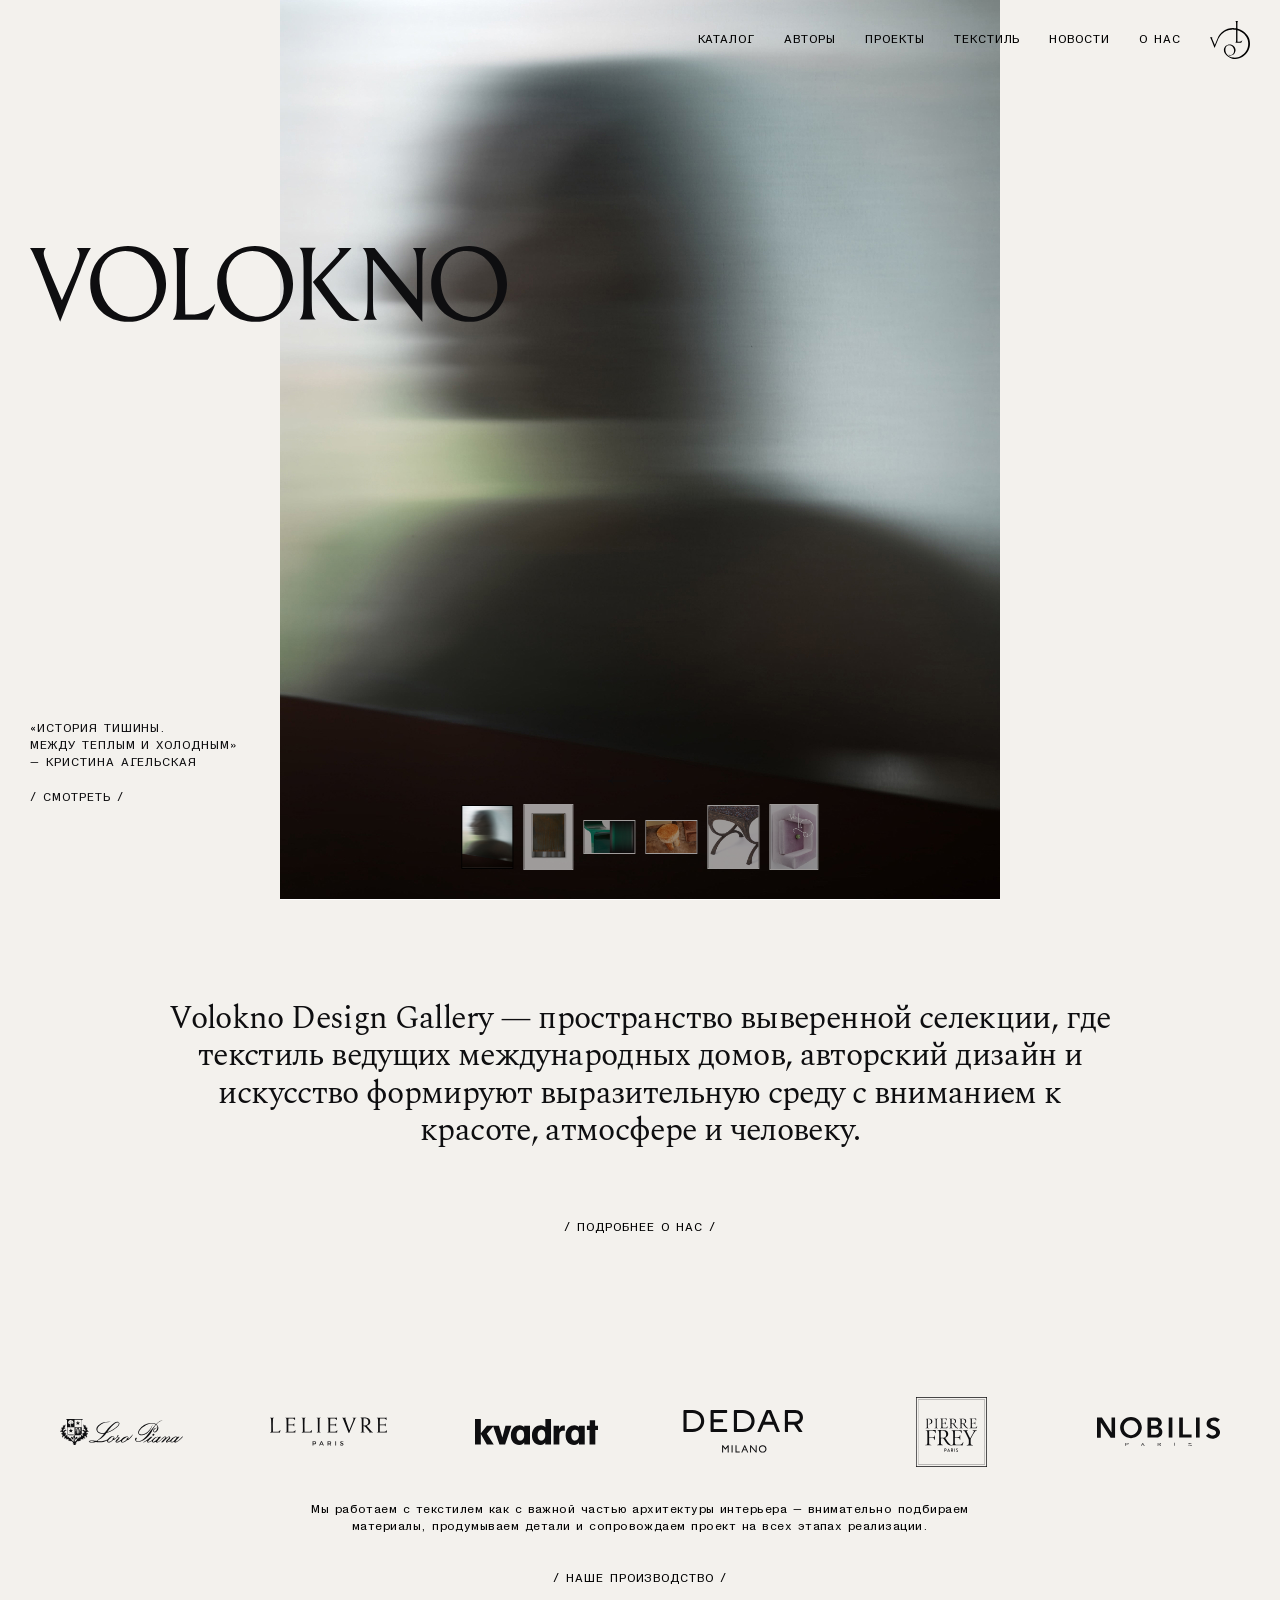
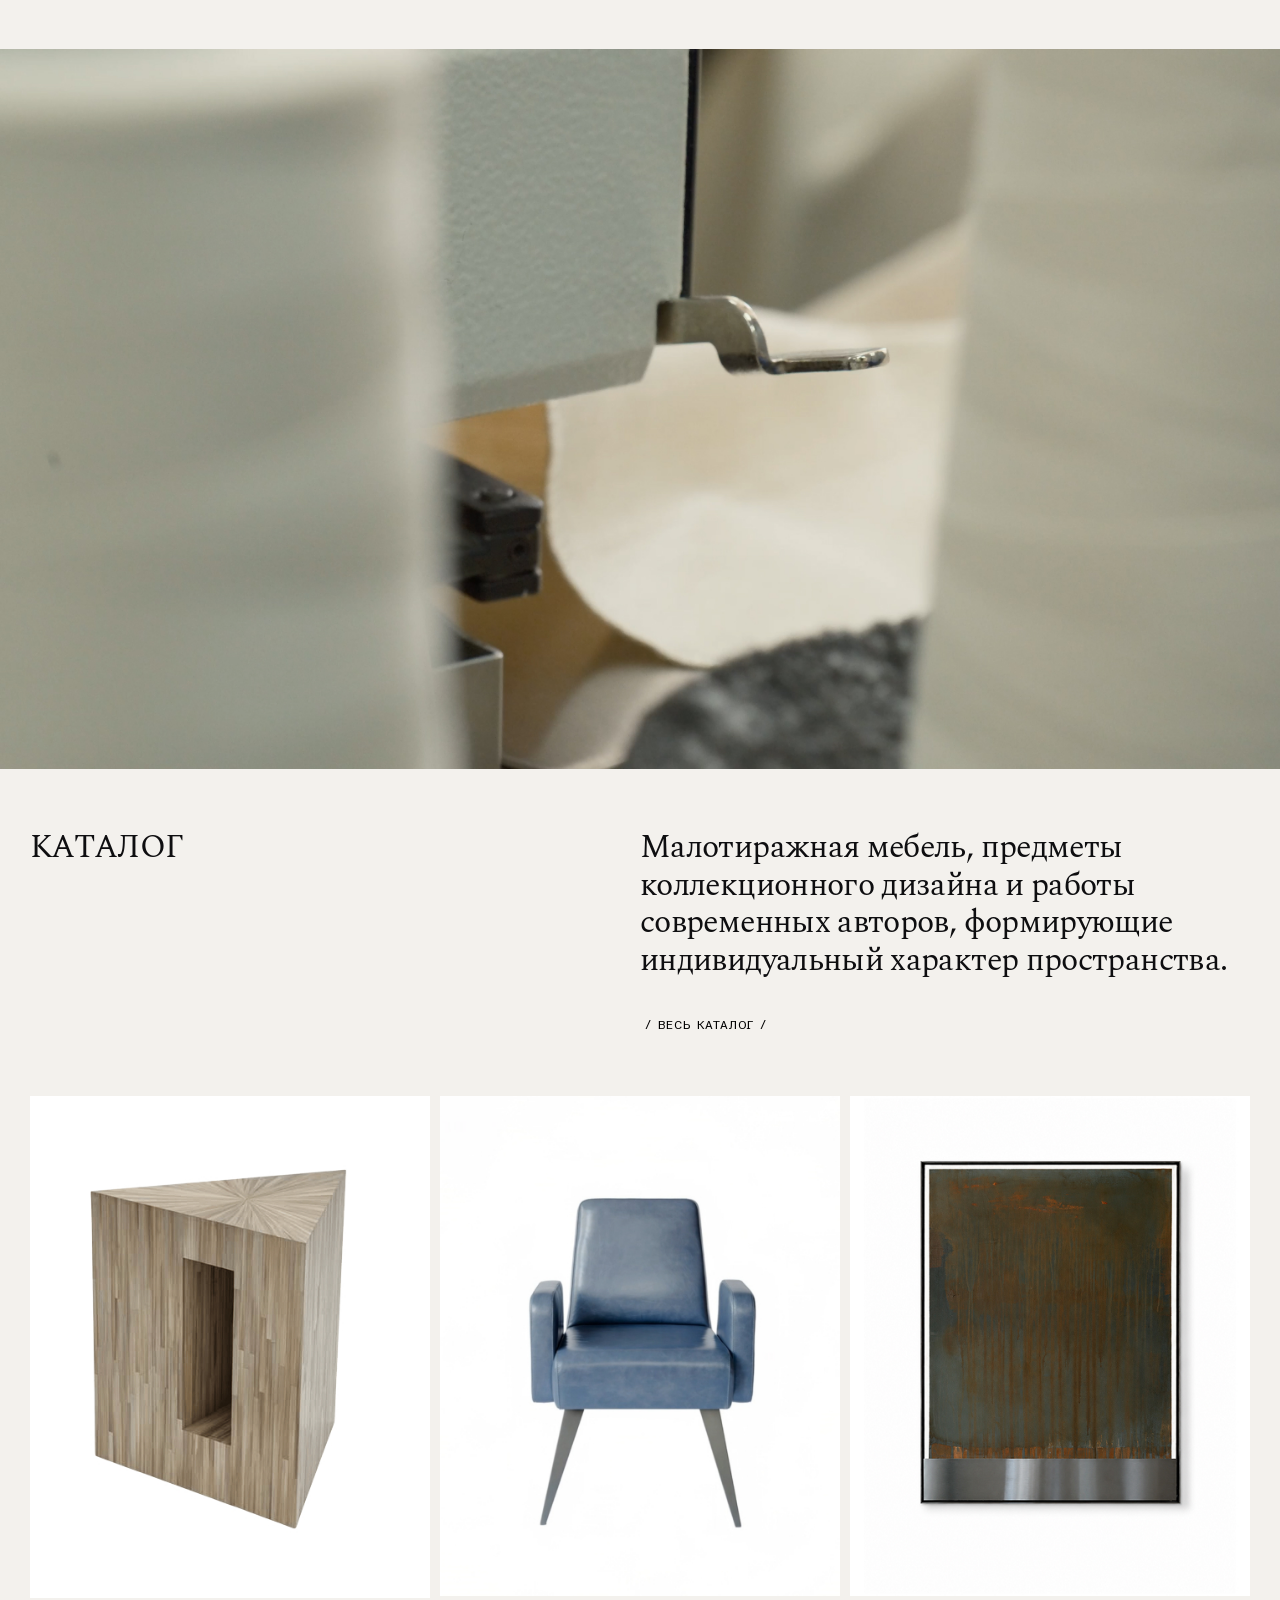
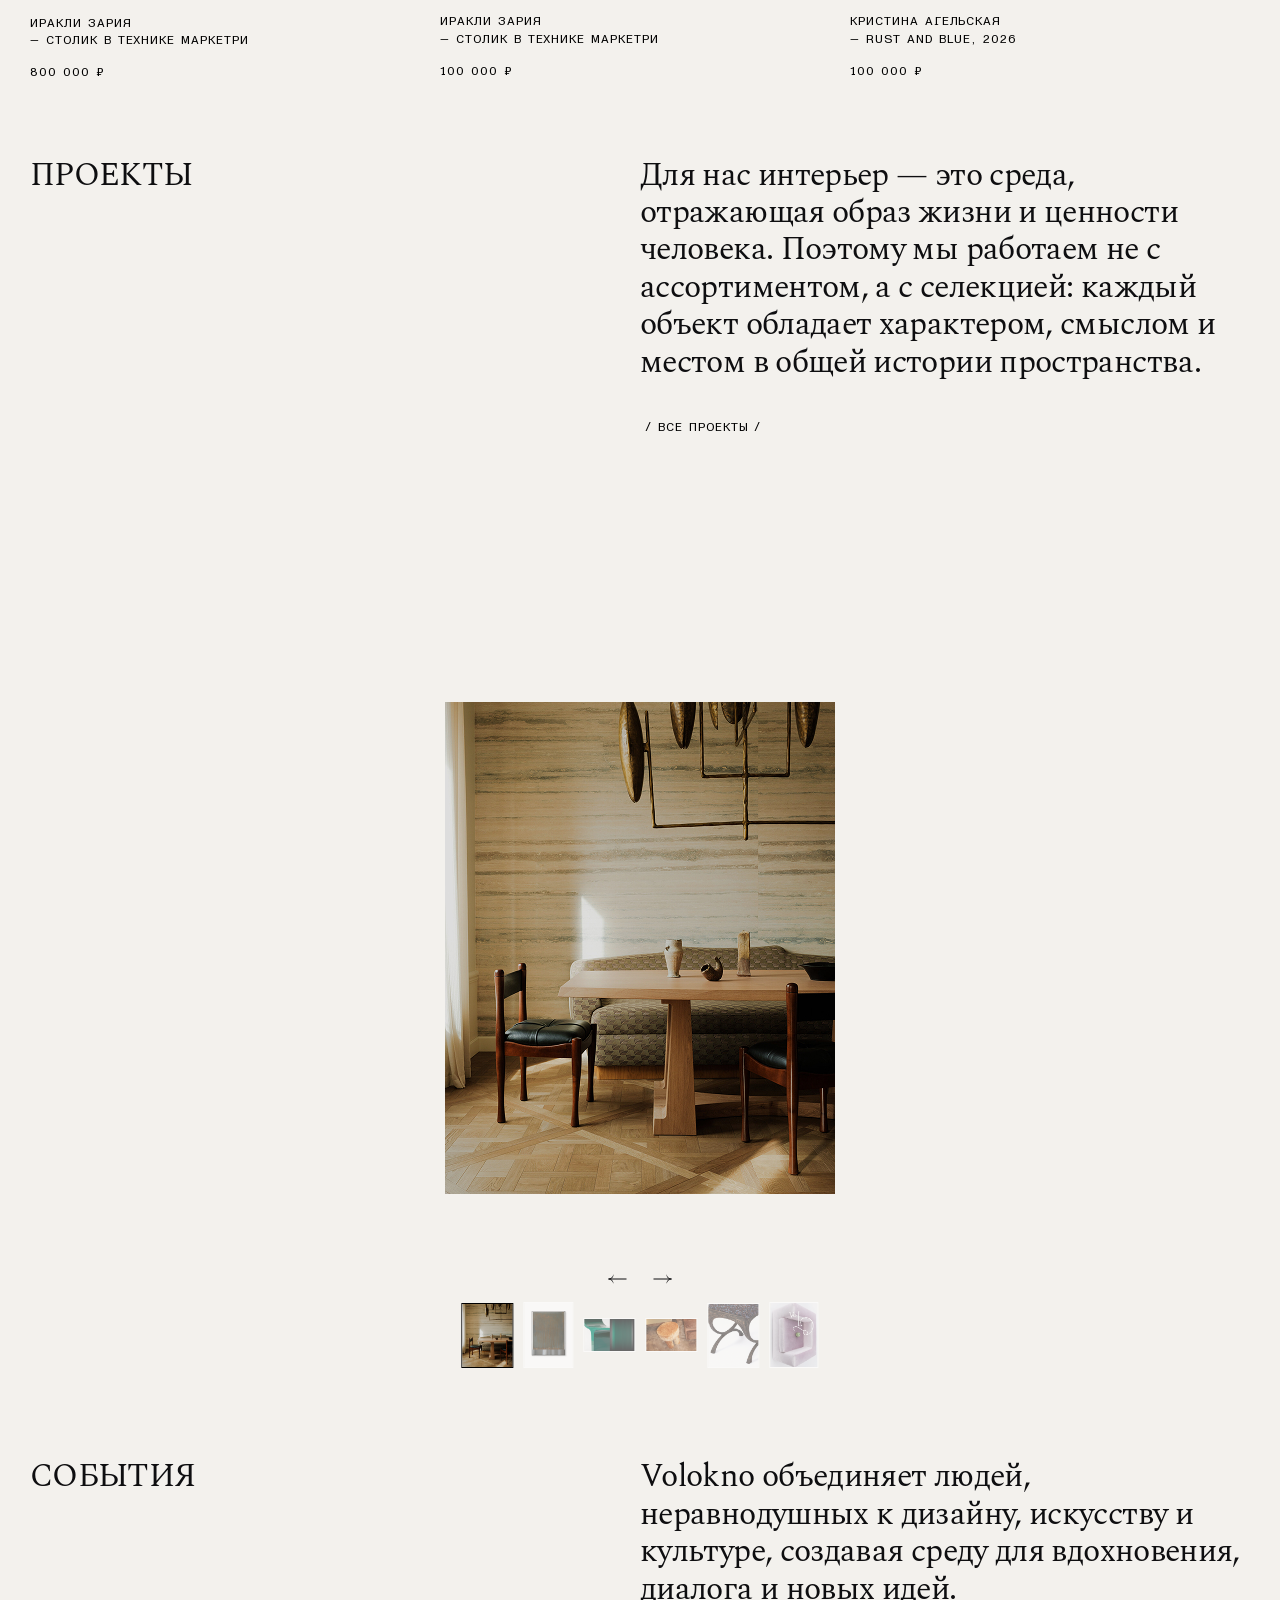
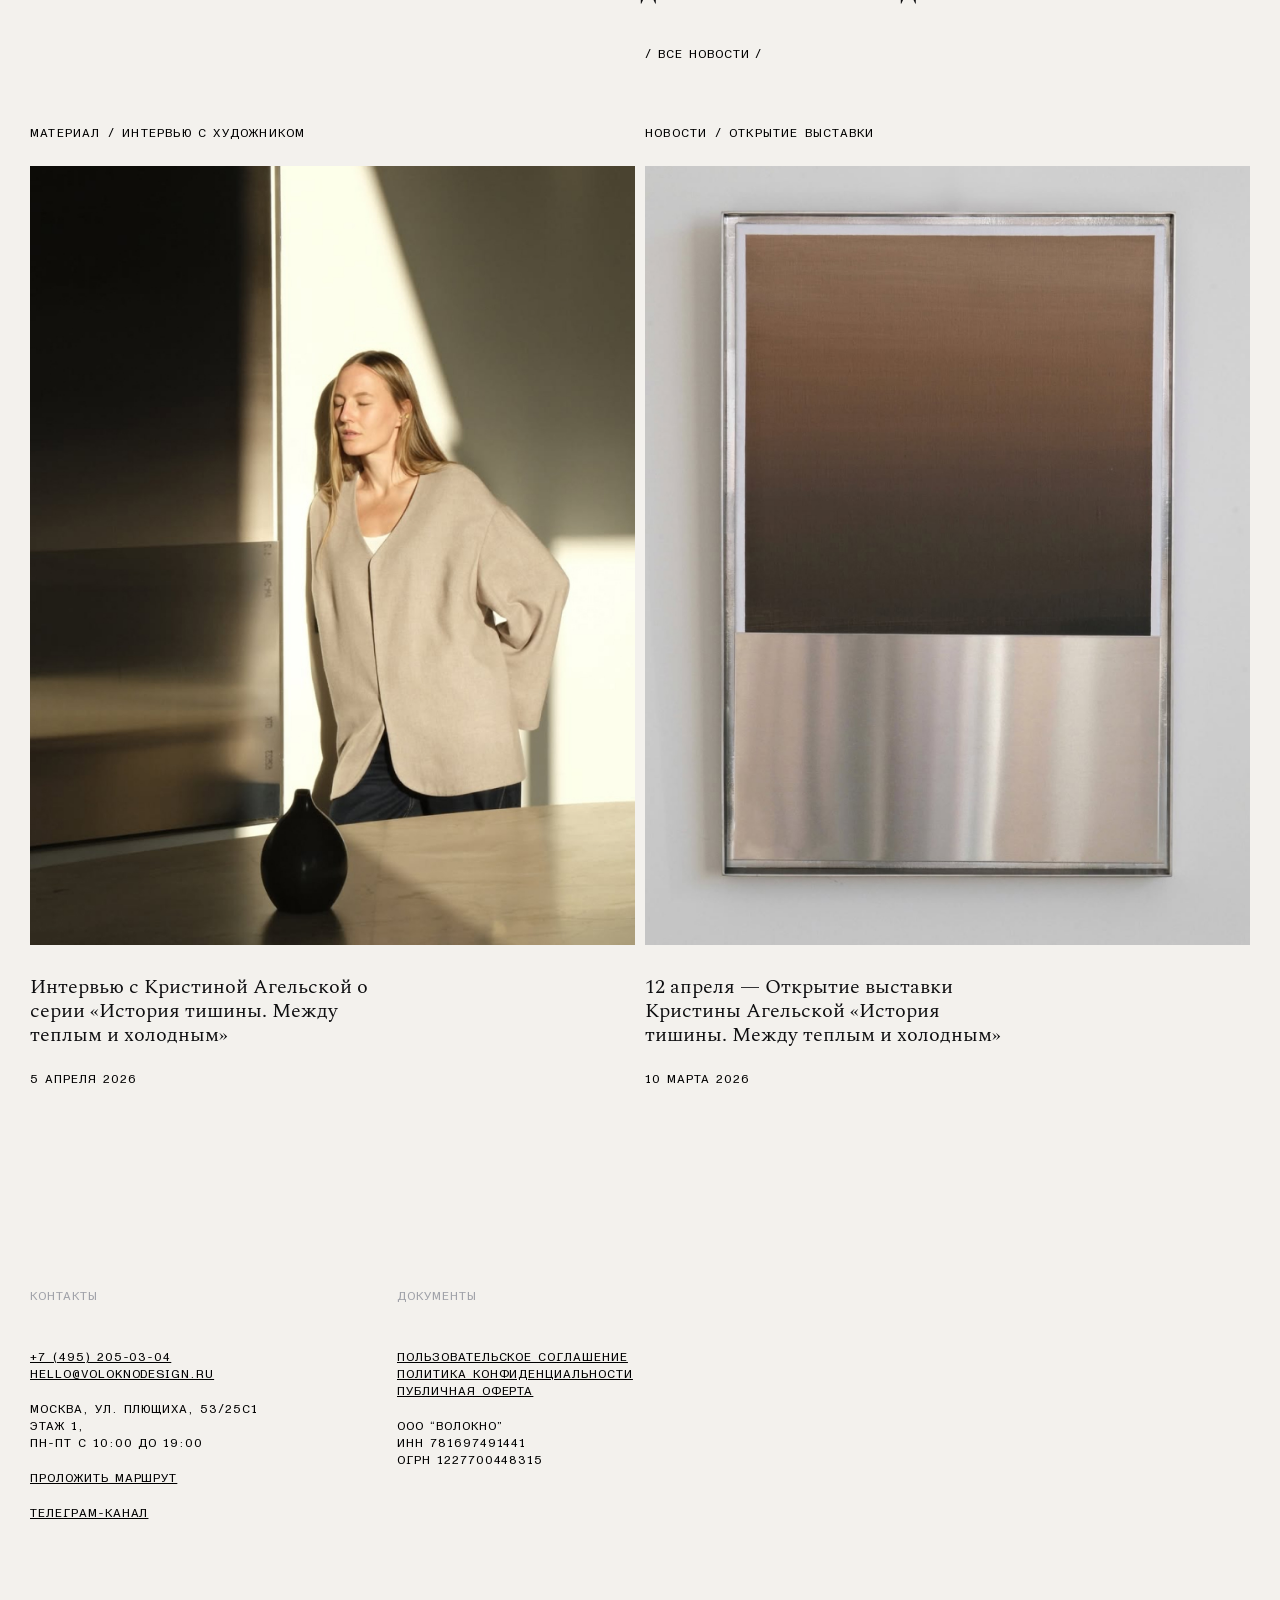
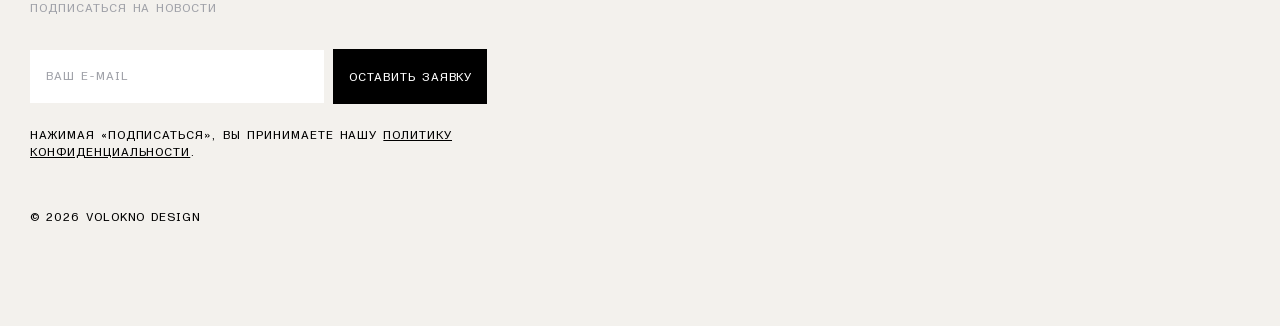
==== commit 1c8b9206: "2 stage ver.2" ====
--- a/index.html
+++ b/index.html
@@ -242,31 +242,27 @@
             </div>
         </div>
 
-        <div class="image-block hidden-mobile">
-            <img src="img/projects.jpg" alt="projects">
-        </div>
-
-        <div class="vol-slider slider-wrapper slider-wrapper--inner home-inner-slider-wrapper hidden-desktop">
-            <div class="slider-placeholder slider-placeholder--inner">
+        <div class="vol-slider slider-wrapper main-slider-wrapper">
+            <div class="slider-placeholder">
                 <img src="img/home-inner-slide_1.jpg" alt="Загрузка...">
             </div>
-            <div class="home-inner-slider slider-loading">
-                <div class="home-inner-slider__slide bg-dark" data-thumb="img/home-inner-slide_1.jpg">
+            <div class="main-slider slider-loading">
+                <div class="main-slider__slide bg-dark" data-thumb="img/home-inner-slide_1.jpg">
                     <img src="img/home-inner-slide_1.jpg" alt="home-inner-slider-1">
                 </div>
-                <div class="home-inner-slider__slide" data-thumb="img/slide_2.jpg">
+                <div class="main-slider__slide" data-thumb="img/slide_2.jpg">
                     <img src="img/slide_2.jpg" alt="home-inner-slider-2">
                 </div>
-                <div class="home-inner-slider__slide" data-thumb="img/slide_3.jpg">
+                <div class="main-slider__slide" data-thumb="img/slide_3.jpg">
                     <img src="img/slide_3.jpg" alt="home-inner-slider-3">
                 </div>
-                <div class="home-inner-slider__slide" data-thumb="img/slide_4.jpg">
+                <div class="main-slider__slide" data-thumb="img/slide_4.jpg">
                     <img src="img/slide_4.jpg" alt="home-inner-slider-4">
                 </div>
-                <div class="home-inner-slider__slide" data-thumb="img/slide_5.jpg">
+                <div class="main-slider__slide" data-thumb="img/slide_5.jpg">
                     <img src="img/slide_5.jpg" alt="home-inner-slider-5">
                 </div>
-                <div class="home-inner-slider__slide" data-thumb="img/slide_6.jpg">
+                <div class="main-slider__slide" data-thumb="img/slide_6.jpg">
                     <img src="img/slide_6.jpg" alt="home-inner-slider-6">
                 </div>
             </div>
--- a/css/styles.min.css
+++ b/css/styles.min.css
@@ -1 +1 @@
-html,body,div,span,applet,object,iframe,h1,h2,h3,h4,h5,h6,p,blockquote,pre,a,abbr,acronym,address,big,cite,code,del,dfn,em,img,ins,kbd,q,s,samp,small,strike,strong,sub,sup,tt,var,b,u,i,center,dl,dt,dd,ol,ul,li,fieldset,form,label,legend,button,table,caption,tbody,tfoot,thead,tr,th,td,article,aside,canvas,details,embed,figure,figcaption,footer,header,hgroup,menu,nav,output,ruby,section,summary,time,mark,audio,video{box-sizing:border-box;margin:0;padding:0;border:0;font-size:100%;font:inherit;vertical-align:top}strong{font-weight:bold}article,aside,details,figcaption,figure,footer,header,hgroup,menu,nav,section{display:block}body{line-height:1}ol,ul{list-style:none}blockquote,q{quotes:none}blockquote:before,blockquote:after,q:before,q:after{content:"";content:none}table{border-collapse:collapse;border-spacing:0}input[type=text],input[type=email],input[type=tel],input[type=password],input[type=number],textarea{box-sizing:border-box;text-indent:0;background:rgba(0,0,0,0);box-shadow:none;border-radius:0;outline:0}button,input[type=submit]{box-sizing:border-box;border:none;border-radius:0;background:rgba(0,0,0,0);cursor:pointer}img{max-width:100%}@font-face{font-family:"Monument Grotesk";src:url("../fonts/ABCMonumentGroteskCyrillicSemiMono-Regular.eot");src:url("../fonts/ABCMonumentGroteskCyrillicSemiMono-Regular.eot?#iefix") format("embedded-opentype"),url("../fonts/ABCMonumentGroteskCyrillicSemiMono-Regular.woff2") format("woff2"),url("../fonts/ABCMonumentGroteskCyrillicSemiMono-Regular.woff") format("woff"),url("../fonts/ABCMonumentGroteskCyrillicSemiMono-Regular.ttf") format("truetype"),url("../fonts/ABCMonumentGroteskCyrillicSemiMono-Regular.svg#ABCMonumentGroteskCyrillicSemiMono-Regular") format("svg");font-weight:normal;font-style:normal;font-display:swap}@font-face{font-family:"Spectral";src:url("../fonts/Spectral-Regular.eot");src:url("../fonts/Spectral-Regular.eot?#iefix") format("embedded-opentype"),url("../fonts/Spectral-Regular.woff2") format("woff2"),url("../fonts/Spectral-Regular.woff") format("woff"),url("../fonts/Spectral-Regular.ttf") format("truetype"),url("../fonts/Spectral-Regular.svg#Spectral-Regular") format("svg");font-weight:normal;font-style:normal;font-display:swap}@keyframes rotate-y{0%{transform:rotateX(0deg)}100%{transform:rotateX(180deg)}}@keyframes minicart-title{0%{transform:rotate(0deg)}50%{transform:rotate(7.75deg)}100%{transform:rotate(0deg)}}@keyframes minicart-title-mobile{0%{transform:rotate(0deg)}50%{transform:rotate(-8.71deg)}100%{transform:rotate(0deg)}}.slick-slider{position:relative;display:block;box-sizing:border-box;-webkit-touch-callout:none;-webkit-user-select:none;-khtml-user-select:none;-moz-user-select:none;-ms-user-select:none;user-select:none;-ms-touch-action:pan-y;touch-action:pan-y;-webkit-tap-highlight-color:rgba(0,0,0,0)}.slick-list{position:relative;overflow:hidden;display:block;margin:0;padding:0}.slick-list:focus{outline:none}.slick-list.dragging{cursor:pointer}.slick-slider .slick-track,.slick-slider .slick-list{-webkit-transform:translate3d(0, 0, 0);-moz-transform:translate3d(0, 0, 0);-ms-transform:translate3d(0, 0, 0);-o-transform:translate3d(0, 0, 0);transform:translate3d(0, 0, 0)}.slick-track{position:relative;left:0;top:0;display:block;margin-left:auto;margin-right:auto}.slick-track:before,.slick-track:after{content:"";display:table}.slick-track:after{clear:both}.slick-loading .slick-track{visibility:hidden}.slick-slide{float:left;height:100%;min-height:1px}[dir=rtl] .slick-slide{float:right}.slick-slide img{display:block}.slick-slide.slick-loading img{display:none}.slick-slide{display:none}.slick-slide.dragging img{pointer-events:none}.slick-initialized .slick-slide{display:block}.slick-loading .slick-slide{visibility:hidden}.slick-vertical .slick-slide{display:block;height:auto;border:1px solid rgba(0,0,0,0)}.slick-arrow.slick-hidden{display:none}.slider-wrapper{position:relative;width:100%;min-height:900px}@media screen and (max-width: 767px){.slider-wrapper{min-height:645px}}.slider-wrapper.slider-wrapper--inner{min-height:900px}@media screen and (max-width: 767px){.slider-wrapper.slider-wrapper--inner{min-height:492px}}.slider-placeholder{display:flex;justify-content:center;align-items:center;width:100%;height:100%;background-color:#f3f1ed}@media screen and (max-width: 767px){.slider-placeholder{position:absolute;top:0;left:0;height:645px}}.slider-placeholder img{margin:0 auto;max-height:900px;width:auto;height:auto}@media screen and (max-width: 767px){.slider-placeholder img{object-fit:cover;max-height:645px;height:645px}}.slider-placeholder img.is-horizontal{object-fit:contain}.slider-placeholder img.is-vertical{object-fit:cover}@media screen and (max-width: 767px){.slider-placeholder.slider-placeholder--inner{height:492px}}@media screen and (max-width: 767px){.slider-placeholder.slider-placeholder--inner img{height:492px}}.slider-loading{display:flex !important;flex-direction:row !important;flex-wrap:nowrap !important;overflow:hidden !important}.slider-wrapper:has(.slick-initialized) .slider-placeholder{display:none}.slick-slider{opacity:0;visibility:hidden}.slick-slider:not(.slick-initialized){overflow:hidden;flex-wrap:nowrap;height:900px}@media screen and (max-width: 767px){.slick-slider:not(.slick-initialized){height:645px}}.slick-slider.slick-initialized{opacity:1;visibility:visible;overflow:hidden;height:900px}@media screen and (max-width: 767px){.slick-slider.slick-initialized{height:645px}}.slick-slider.slick-initialized .slick-list,.slick-slider.slick-initialized .slick-track{height:100%}.slick-slider.slick-initialized .slick-slide{position:relative}.slick-slider.slick-initialized .slick-slide img{max-height:900px;width:auto;height:auto;max-width:100%}@media screen and (max-width: 767px){.slick-slider.slick-initialized .slick-slide img{width:100%;max-height:645px;height:645px}}.slick-slider.slick-initialized .slick-slide img.is-horizontal{object-fit:contain}.slick-slider.slick-initialized .slick-slide img.is-vertical{object-fit:cover}.slick-slider.home-inner-slider.slick-initialized{height:900px}@media screen and (max-width: 767px){.slick-slider.home-inner-slider.slick-initialized{height:492px}}.slick-slider.home-inner-slider.slick-initialized .slick-slide img{max-height:900px}@media screen and (max-width: 767px){.slick-slider.home-inner-slider.slick-initialized .slick-slide img{max-height:492px;height:492px}}.slick-arrow{position:absolute;bottom:104px;left:50%;z-index:10;display:block;width:30px;height:30px;padding:0;line-height:30px;border:none;background-color:rgba(0,0,0,0);cursor:pointer}@media screen and (max-width: 767px){.slick-arrow{display:none !important}}.slick-arrow.slick-prev{transform:translateX(calc(-100% - 7.5px));background-image:url("../img/slider_arrow_left.svg")}.slick-arrow.slick-next{transform:translateX(7.5px);background-image:url("../img/slider_arrow_right.svg")}.dark-bg .slick-arrow.slick-prev{background-image:url("../img/slider_arrow_left_white.svg")}.dark-bg .slick-arrow.slick-next{background-image:url("../img/slider_arrow_right_white.svg")}.slick-dots{position:absolute;left:50%;bottom:30px;z-index:10;display:flex;justify-content:center;align-items:center;gap:10px;transform:translateX(-50%)}@media screen and (max-width: 767px){.slick-dots{gap:7.5px;bottom:15px}}.slick-dots li{border:1px solid #fff;opacity:.6;transition:all ease .3s}.slick-dots li.slick-active{border-color:#000;opacity:1}.slick-dots li{cursor:pointer}.slick-dots li img{max-height:64px;max-width:50px;height:auto;width:auto}@media screen and (max-width: 767px){.slick-dots li img{max-height:47px;max-width:37px}}.authors-slider.slick-slider.slick-initialized{height:auto}.authors-slider.slick-slider .slick-arrow{left:-2px;bottom:0px}.authors-slider.slick-slider .slick-arrow.slick-prev{transform:none}.authors-slider.slick-slider .slick-arrow.slick-next{transform:translateX(45px)}.brands-slider.slick-slider.slick-initialized{height:auto}.brands-slider.slick-slider.slick-initialized .slick-track{display:flex;justify-content:start;align-items:center;gap:37px}.brands-slider.slick-slider.slick-initialized .slick-slide img{object-fit:contain;max-height:70px;height:auto}@media screen and (max-width: 767px){.brands-slider.slick-slider.slick-initialized .slick-slide img{max-width:113px;max-height:52px}}.featured-slider.slick-slider.slick-initialized{height:auto}.featured-slider.slick-slider.slick-initialized .slick-list{padding-right:10px}.featured-slider.slick-slider.slick-initialized .slick-slide{padding:0 10px 0;padding-left:0px}.featured-slider.slick-slider.slick-initialized .slick-slide img{object-fit:inherit;max-height:442px;width:100%;height:auto}.news-slider.slick-slider.slick-initialized{height:auto}.news-slider.slick-slider.slick-initialized .slick-list{padding-right:10px}.news-slider.slick-slider.slick-initialized .slick-slide{padding:0 10px 0;padding-left:0px}.news-slider.slick-slider.slick-initialized .slick-slide img{object-fit:cover;max-height:442px;width:100%;height:auto}.featured-slider.slick-slider,.news-slider.slick-slider,.featured-slider.slick-slider .slick-list,.news-slider.slick-slider .slick-list,.featured-slider.slick-slider .slick-track,.news-slider.slick-slider .slick-track,.featured-slider.slick-slider .slick-slide,.news-slider.slick-slider .slick-slide{-webkit-backface-visibility:hidden;backface-visibility:hidden;-webkit-perspective:1000px;perspective:1000px;-webkit-transform:translate3d(0, 0, 0);transform:translate3d(0, 0, 0)}html{height:calc(var(--vh, 1vh)*100)}body{position:relative;height:100%;min-width:300px;font-family:"Spectral",Garamond,serif;font-weight:normal;font-size:20px;color:#0e0e10;line-height:120%;background-color:#f3f1ed;-webkit-font-smoothing:antialiased;-moz-osx-font-smoothing:grayscale;text-rendering:optimizeLegibility}body.body-fixed{overflow:hidden;width:100%;height:100%}main,footer{clear:both}main{min-height:850px;margin-bottom:200px}@media screen and (max-width: 767px){main{margin-bottom:100px}}h1,h2,h3{font-size:32px;line-height:117%;letter-spacing:-0.02em}@media screen and (max-width: 767px){h1,h2,h3{font-size:20px;line-height:120%}}a{color:inherit;text-decoration:underline;transition:all ease .3s}a:hover{text-decoration:none}a:active{text-decoration:none;opacity:.5}.link{font-family:"Monument Grotesk",Arial,sans-serif;font-weight:normal;font-size:12px;color:#000;line-height:142%;letter-spacing:.08em;text-transform:uppercase}@media screen and (max-width: 767px){.link{font-size:10px;letter-spacing:.1em}}.link{text-decoration:none;transition:all ease .3s}.link:before{content:"/ ";transition:all ease .3s}.link:after{content:" /";transition:all ease .3s}.link:hover:before,.link:hover:after{opacity:0}.link:active{opacity:.5}.link:active:before,.link:active:after{opacity:0}.link.padded{display:inline-block;padding:5px 5px}@media screen and (max-width: 767px){.link.padded{padding:6px 5px}}.link.padded-mobile{display:inline-block}@media screen and (max-width: 767px){.link.padded-mobile{padding:6px 5px}}input[type=text],input[type=email],input[type=tel],input[type=password],input[type=number]{height:53px;padding:0 15px;color:#0e0e10;line-height:53px;border:1px solid rgba(0,0,0,0);background-color:#fff;transition:all ease .3s}@media screen and (max-width: 767px){input[type=text],input[type=email],input[type=tel],input[type=password],input[type=number]{height:50px;line-height:50px}}input[type=text]::placeholder,input[type=text]::-webkit-input-placeholder,input[type=email]::placeholder,input[type=email]::-webkit-input-placeholder,input[type=tel]::placeholder,input[type=tel]::-webkit-input-placeholder,input[type=password]::placeholder,input[type=password]::-webkit-input-placeholder,input[type=number]::placeholder,input[type=number]::-webkit-input-placeholder{color:#a0a2a9;opacity:1}input[type=text]:focus,input[type=email]:focus,input[type=tel]:focus,input[type=password]:focus,input[type=number]:focus{border-color:#0e0e10}input[type=text].error,input[type=email].error,input[type=tel].error,input[type=password].error,input[type=number].error{color:#a63838;border-color:#a63838}input,select,textarea,button,.button{font-family:"Monument Grotesk",Arial,sans-serif;font-weight:normal;font-size:12px;color:#000;line-height:142%;letter-spacing:.08em;text-transform:uppercase}@media screen and (max-width: 767px){input,select,textarea,button,.button{font-size:10px;letter-spacing:.1em}}input,select,textarea,button,.button{outline:none}textarea{height:auto;resize:none}input[type=checkbox],input[type=radio],label{margin:0;cursor:pointer}input[type=checkbox]{display:none}input[type=checkbox]+i{display:block;width:14px;height:14px;margin-right:10px;cursor:pointer;background-repeat:no-repeat;background-position:center center;background-size:auto;background-image:url("../img/checkbox_empty.svg")}input[type=checkbox]:checked+i{background-image:url("../img/checkbox_full.svg")}input[type=submit],button,.button{display:inline-block;height:55px;padding:0 30px;line-height:55px;color:#fff;border:1px solid rgba(0,0,0,0);background-color:#000;cursor:pointer;transition:all ease .3s}@media screen and (max-width: 767px){input[type=submit],button,.button{height:50px;line-height:50px}}input[type=submit]:hover,button:hover,.button:hover{background-color:#1e1d1f}input[type=submit]:active,button:active,.button:active{background-color:#2c2b2e}input[type=submit].button--white,button.button--white,.button.button--white{color:#000;background-color:#fff}input[type=submit].button--white:hover,button.button--white:hover,.button.button--white:hover{background-color:#ebeae8}input[type=submit].button--white:active,button.button--white:active,.button.button--white:active{background-color:#dbd9d6}input[type=submit].button--transparent,button.button--transparent,.button.button--transparent{color:#0e0e10;background-color:rgba(0,0,0,0)}input[type=submit].button--transparent:hover,button.button--transparent:hover,.button.button--transparent:hover{background-color:rgba(14,14,16,.06)}input[type=submit].button--transparent:active,button.button--transparent:active,.button.button--transparent:active{background-color:rgba(14,14,16,.12)}input[type=submit].button--bordered,button.button--bordered,.button.button--bordered{border-color:#000}input::-webkit-outer-spin-button,input::-webkit-inner-spin-button{-webkit-appearance:none}label[for]{display:block;margin-bottom:7px;color:#0e0e10;letter-spacing:.05em;opacity:.6}label[for]+input,label[for]+select,label[for]+textarea{width:100%;margin-bottom:30px}@media screen and (max-width: 767px){.hidden-mobile{display:none !important}}.hidden-desktop{display:none !important}@media screen and (max-width: 767px){.hidden-desktop{display:inherit !important}}.hidden{display:none !important}.invisible{opacity:0;visibility:hidden}.highlighted{color:#e9b910}.loading{position:relative}.loading:after{content:"";display:block;position:absolute;top:0;left:0;width:100%;height:100%;z-index:1000;background:hsla(0,0%,100%,.7)}.main-header{position:absolute;top:0;left:0;z-index:100;width:100%;padding:21px 30px 0}.main-header .main-header__logo{position:absolute;top:246px;left:30px;display:block;width:477px;height:76px;background-repeat:no-repeat;background-position:center center;background-size:contain;background-image:url("../img/logo_black.svg")}@media screen and (max-width: 767px){.main-header .main-header__logo{top:265px;left:20px;width:250px;height:40px}}.main-header .main-header__menu{position:relative;font-family:"Monument Grotesk",Arial,sans-serif;font-weight:normal;font-size:12px;color:#000;line-height:142%;letter-spacing:.08em;text-transform:uppercase}@media screen and (max-width: 767px){.main-header .main-header__menu{font-size:10px;letter-spacing:.1em}}@media screen and (max-width: 767px){.main-header .main-header__menu{display:none}}.main-header .main-header__menu ul{display:flex;justify-content:end;align-items:end;gap:29px;padding:10px 69px 0 0}.main-header .main-header__menu ul li a{text-decoration:none;border-bottom:1px solid rgba(0,0,0,0)}.main-header .main-header__menu ul li a:hover{border-color:#000}.main-header .main-header__menu .main-header__menu__symbol{position:absolute;top:0;right:0;display:block;width:40px;height:38px;background-repeat:no-repeat;background-position:center center;background-size:auto;background-image:url("../img/symbol_black.svg")}.main-header .main-header__mobile-header{position:absolute;top:59px;left:10px;display:flex;justify-content:space-between;align-items:center;width:calc(100% - 20px);padding:8px 10px;transition:all ease .3s}@media screen and (min-width: 768px){.main-header .main-header__mobile-header{display:none}}.main-header .main-header__mobile-header .main-header__mobile-header__symbol{width:34px;height:32px;background-repeat:no-repeat;background-position:center center;background-size:auto;background-image:url("../img/symbol_mob_black.svg")}.main-header .main-header__mobile-header .main-header__mobile-header__burger{width:38px;height:38px;background-repeat:no-repeat;background-position:center center;background-size:auto;background-image:url("../img/mobmenu_black.svg");cursor:pointer}.main-header .main-header__mobile-menu{position:fixed;top:0;left:0;width:100%;height:100%;background:#fff;z-index:300;opacity:0;visibility:hidden;transform:translateY(20px);transition:opacity .3s ease,visibility .3s ease,transform .3s ease}.main-header .main-header__mobile-menu.is-open{opacity:1;visibility:visible;transform:translateY(0)}@media screen and (min-width: 768px){.main-header .main-header__mobile-menu{display:none}}.main-header .main-header__mobile-menu .main-header__mobile-menu__header{position:relative;display:flex;justify-content:space-between;align-items:center;padding:5px 12px 5px 10px}.main-header .main-header__mobile-menu .main-header__mobile-menu__header .main-header__mobile-menu__header__symbol{width:34px;height:32px;background-repeat:no-repeat;background-position:center center;background-size:auto;background-image:url("../img/symbol_mob_black.svg")}.main-header .main-header__mobile-menu .main-header__mobile-menu__header .main-header__mobile-menu__header__close{width:38px;height:38px;background-repeat:no-repeat;background-position:center center;background-size:auto;background-image:url("../img/mobmenu_close.svg");cursor:pointer}.main-header .main-header__mobile-menu .main-header__mobile-menu__body{display:flex;justify-content:space-between;align-items:center;flex-direction:column;height:calc(100% - 48px);gap:50px;font-family:"Monument Grotesk",Arial,sans-serif;font-weight:normal;font-size:12px;color:#000;line-height:142%;letter-spacing:.08em;text-transform:uppercase}@media screen and (max-width: 767px){.main-header .main-header__mobile-menu .main-header__mobile-menu__body{font-size:10px;letter-spacing:.1em}}@media screen and (max-width: 767px){.main-header .main-header__mobile-menu .main-header__mobile-menu__body{font-size:12px;letter-spacing:.08em}}.main-header .main-header__mobile-menu .main-header__mobile-menu__body .main-header__mobile-menu__body__items{margin-top:42px;text-align:center}.main-header .main-header__mobile-menu .main-header__mobile-menu__body .main-header__mobile-menu__body__items ul li{margin-bottom:10px}.main-header .main-header__mobile-menu .main-header__mobile-menu__body .main-header__mobile-menu__body__items ul li a{text-decoration:none}.main-header .main-header__mobile-menu .main-header__mobile-menu__body .main-header__mobile-menu__body__contacts{max-width:210px;margin-bottom:24px;text-align:center}.main-header .main-header__mobile-menu .main-header__mobile-menu__body .main-header__mobile-menu__body__contacts p{margin-bottom:1.4em}.main-header .main-header__mobile-menu .main-header__mobile-menu__body .main-header__mobile-menu__body__contacts p:last-child{margin-bottom:0}.main-footer{padding:0 30px 100px;font-family:"Monument Grotesk",Arial,sans-serif;font-weight:normal;font-size:12px;color:#000;line-height:142%;letter-spacing:.08em;text-transform:uppercase}@media screen and (max-width: 767px){.main-footer{font-size:10px;letter-spacing:.1em}}@media screen and (max-width: 767px){.main-footer{position:relative;padding:32px 20px 30px;color:#fff;background-color:#000}.main-footer:after{content:"";position:absolute;bottom:253px;right:47px;width:130px;height:258px;background-repeat:no-repeat;background-position:center center;background-size:auto;background-image:url("../img/symbol_footer.svg")}}.main-footer .main-footer__blocks{display:flex;justify-content:start;align-items:start;flex-wrap:wrap;gap:78px 137px;max-width:620px;margin-bottom:48px}@media screen and (max-width: 767px){.main-footer .main-footer__blocks{gap:50px 0;max-width:100%}}.main-footer .main-footer__block.main-footer__block--contacts{width:230px}@media screen and (max-width: 767px){.main-footer .main-footer__block.main-footer__block--contacts{order:2;width:100%;font-size:12px;line-height:140%}}.main-footer .main-footer__block.main-footer__block--documents{width:250px}@media screen and (max-width: 767px){.main-footer .main-footer__block.main-footer__block--documents{order:3;width:100%;font-size:12px;line-height:140%}.main-footer .main-footer__block.main-footer__block--documents .main-footer__block__title{display:none}}.main-footer .main-footer__block.main-footer__block--newsletter{width:100%}@media screen and (max-width: 767px){.main-footer .main-footer__block.main-footer__block--newsletter{order:1;width:100%;margin-bottom:134px}}.main-footer .main-footer__block.main-footer__block--newsletter .main-footer__block__title{margin-bottom:32px}@media screen and (max-width: 767px){.main-footer .main-footer__block.main-footer__block--newsletter .main-footer__block__title{margin-bottom:18px}}.main-footer .main-footer__block .main-footer__block__title{margin-bottom:44px;color:#a0a2a9}@media screen and (max-width: 767px){.main-footer .main-footer__block .main-footer__block__title{margin-bottom:20px;color:#fff}}.main-footer .main-footer__block .main-footer__block__body p{margin-bottom:1.5em}.main-footer .main-footer__block .main-footer__block__body p:last-of-type{margin-bottom:0}body.top-spaced main{padding-top:430px}@media screen and (max-width: 767px){body.top-spaced main{padding-top:323px}}@media screen and (max-width: 767px){body.dark-bg .main-header .main-header__logo{background-image:url("../img/logo_white.svg")}body.dark-bg .main-header .main-header__mobile-header .main-header__mobile-header__symbol{background-image:url("../img/symbol_mob_white.svg")}body.dark-bg .main-header .main-header__mobile-header .main-header__mobile-header__burger{background-image:url("../img/mobmenu_white.svg")}body.dark-bg .main-slider .main-slider__slide .main-slider__slide__desc{color:#fff}body.dark-bg .main-slider .main-slider__slide .main-slider__slide__desc a{color:#fff}}@media screen and (max-width: 767px){body.header-fixed .main-header__mobile-header,body.header-fixed.dark-bg .main-header__mobile-header{position:fixed;background:#fff}body.header-fixed .main-header__mobile-header .main-header__mobile-header__symbol,body.header-fixed.dark-bg .main-header__mobile-header .main-header__mobile-header__symbol{background-image:url("../img/symbol_mob_black.svg")}body.header-fixed .main-header__mobile-header .main-header__mobile-header__burger,body.header-fixed.dark-bg .main-header__mobile-header .main-header__mobile-header__burger{background-image:url("../img/mobmenu_black.svg")}}@media screen and (max-width: 767px){body.no-logo-mobile .main-header .main-header__logo{display:none}}.volblock--text-center{padding:100px 100px 106px}@media screen and (max-width: 767px){.volblock--text-center{padding:60px 20px}}.volblock--text-center .volblock--text-center__main{max-width:950px;margin:0 auto;font-size:32px;line-height:117%;letter-spacing:-0.02em}@media screen and (max-width: 767px){.volblock--text-center .volblock--text-center__main{font-size:20px;line-height:120%}}.volblock--text-center .volblock--text-center__main{text-align:center}.volblock--text-center .volblock--text-center__link{display:flex;justify-content:center;align-items:center;margin:64px 0 0}@media screen and (max-width: 767px){.volblock--text-center .volblock--text-center__link{margin-top:30px}}.volblock--text-center.volblock--text-center-margin{padding:0;margin:120px 0 100px}@media screen and (max-width: 767px){.volblock--text-center.volblock--text-center-margin{padding:0;margin:30px 20px}}.volblock--text-medium{margin-bottom:32px;font-size:32px;line-height:117%;letter-spacing:-0.02em}@media screen and (max-width: 767px){.volblock--text-medium{font-size:20px;line-height:120%}}.volblock--text-small{max-width:480px;margin-bottom:32px;font-family:"Monument Grotesk",Arial,sans-serif;font-weight:normal;font-size:12px;color:#000;line-height:142%;letter-spacing:.08em;text-transform:uppercase}@media screen and (max-width: 767px){.volblock--text-small{font-size:10px;letter-spacing:.1em}}.volblock--text-small{letter-spacing:.04em;text-transform:none}.volblock--text-small p{margin-bottom:1.5em}.volblock--text-small p:last-child{margin-bottom:0}.volblock--text-spaced{display:flex;justify-content:space-between;align-items:start;padding:60px 30px 57px}@media screen and (max-width: 767px){.volblock--text-spaced{display:block;padding:30px 20px}}.volblock--text-spaced .volblock--text-spaced__title{width:50%;padding-right:20px;font-size:32px;line-height:117%;letter-spacing:-0.02em}@media screen and (max-width: 767px){.volblock--text-spaced .volblock--text-spaced__title{font-size:20px;line-height:120%}}.volblock--text-spaced .volblock--text-spaced__title{text-transform:uppercase}@media screen and (max-width: 767px){.volblock--text-spaced .volblock--text-spaced__title{width:100%;padding-right:0;margin-bottom:20px}}.volblock--text-spaced .volblock--text-spaced__title i{display:block;font-family:"Monument Grotesk",Arial,sans-serif;font-weight:normal;font-size:12px;color:#000;line-height:142%;letter-spacing:.08em;text-transform:uppercase}@media screen and (max-width: 767px){.volblock--text-spaced .volblock--text-spaced__title i{font-size:10px;letter-spacing:.1em}}.volblock--text-spaced .volblock--text-spaced__title i{margin-bottom:20px;font-style:normal}@media screen and (max-width: 767px){.volblock--text-spaced .volblock--text-spaced__title i{margin-bottom:20px}}.volblock--text-spaced .volblock--text-spaced__title span{display:block;max-width:465px}@media screen and (max-width: 767px){.volblock--text-spaced .volblock--text-spaced__title span{max-width:100%}}.volblock--text-spaced .volblock--text-spaced__main{width:50%}@media screen and (max-width: 767px){.volblock--text-spaced .volblock--text-spaced__main{width:100%}}.volblock--text-spaced .volblock--text-spaced__main p{font-size:32px;line-height:117%;letter-spacing:-0.02em}@media screen and (max-width: 767px){.volblock--text-spaced .volblock--text-spaced__main p{font-size:20px;line-height:120%}}.volblock--text-spaced .volblock--text-spaced__main.volblock--text-spaced__main-md p{font-size:20px;line-height:120%;letter-spacing:0em;line-height:140%;letter-spacing:-0.02em}@media screen and (max-width: 767px){.volblock--text-spaced .volblock--text-spaced__main.volblock--text-spaced__main-md p{line-height:120%}}.volblock--text-spaced .volblock--text-spaced__main .volblock--text-spaced__main__sm{max-width:66.6%;margin:60px 0 100px}@media screen and (max-width: 767px){.volblock--text-spaced .volblock--text-spaced__main .volblock--text-spaced__main__sm{max-width:100%;margin:20px 0 0}}.volblock--text-spaced .volblock--text-spaced__main .volblock--text-spaced__main__sm p{font-family:"Monument Grotesk",Arial,sans-serif;font-weight:normal;font-size:12px;color:#000;line-height:142%;letter-spacing:.08em;text-transform:uppercase}@media screen and (max-width: 767px){.volblock--text-spaced .volblock--text-spaced__main .volblock--text-spaced__main__sm p{font-size:10px;letter-spacing:.1em}}.volblock--text-spaced .volblock--text-spaced__main .volblock--text-spaced__main__sm p{text-transform:none;letter-spacing:.04em}@media screen and (max-width: 767px){.volblock--text-spaced .volblock--text-spaced__main .volblock--text-spaced__main__sm p{letter-spacing:.06em}}.volblock--text-spaced .volblock--text-spaced__main__link{display:flex;justify-content:start;align-items:center;margin-top:33px;letter-spacing:.08em}@media screen and (max-width: 767px){.volblock--text-spaced .volblock--text-spaced__main__link{margin-top:21px}}@media screen and (max-width: 767px){.volblock--text-spaced.volblock--text-spaced-padded{padding:60px 20px 30px}}.volblock--text-spaced.volblock--text-spaced-with-sub .volblock--text-spaced__main{padding-top:35px}@media screen and (max-width: 767px){.volblock--text-spaced.volblock--text-spaced-with-sub .volblock--text-spaced__main{padding-top:0}}@media screen and (max-width: 767px){.volblock--text-spaced.volblock--text-spaced-author-desc{padding:20px 20px 30px}}.volblock--text-spaced.volblock--text-spaced-pagetitle{padding:0;margin:30px 30px 162px}@media screen and (max-width: 767px){.volblock--text-spaced.volblock--text-spaced-pagetitle{margin:30px 20px 20px}}.volblock--horiz-items{font-family:"Monument Grotesk",Arial,sans-serif;font-weight:normal;font-size:12px;color:#000;line-height:142%;letter-spacing:.08em;text-transform:uppercase}@media screen and (max-width: 767px){.volblock--horiz-items{font-size:10px;letter-spacing:.1em}}.volblock--horiz-items .volblock--horiz-items__title{margin-bottom:20px}@media screen and (max-width: 767px){.volblock--horiz-items .volblock--horiz-items__title{margin-bottom:20px}}.volblock--horiz-items .volblock--horiz-items__list{display:flex;justify-content:start;align-items:start;gap:11px}@media screen and (max-width: 767px){.volblock--horiz-items .volblock--horiz-items__list{overflow-x:auto;-webkit-overflow-scrolling:touch;scrollbar-width:none;-ms-overflow-style:none}.volblock--horiz-items .volblock--horiz-items__list::-webkit-scrollbar{display:none;width:0 !important;height:0 !important}}.volblock--horiz-items .volblock--horiz-items__list .volblock--horiz-items__list__item{display:flex;justify-content:start;align-items:start;align-items:stretch;gap:10px}.volblock--horiz-items .volblock--horiz-items__list .volblock--horiz-items__list__item__pic{width:112px}.volblock--horiz-items .volblock--horiz-items__list .volblock--horiz-items__list__item__pic img{width:100%;height:auto}.volblock--horiz-items .volblock--horiz-items__list .volblock--horiz-items__list__item__info{position:relative;width:232px}@media screen and (max-width: 767px){.volblock--horiz-items .volblock--horiz-items__list .volblock--horiz-items__list__item__info{width:190px}}.volblock--horiz-items .volblock--horiz-items__list .volblock--horiz-items__list__item__info__title{margin-bottom:10px}.volblock--horiz-items .volblock--horiz-items__list .volblock--horiz-items__list__item__info__desc{max-width:224px;letter-spacing:.04em;text-transform:none}@media screen and (max-width: 767px){.volblock--horiz-items .volblock--horiz-items__list .volblock--horiz-items__list__item__info__desc{max-width:180px}}.volblock--horiz-items .volblock--horiz-items__list .volblock--horiz-items__list__item__info__link{position:absolute;left:0;bottom:0}.volblock--horiz-items.volblock--horiz-items-sm .volblock--horiz-items__list .volblock--horiz-items__list__item .volblock--horiz-items__list__item__info{width:112px}.volblock--preview{width:490px;max-width:490px;margin:0 30px 100px}@media screen and (max-width: 1099px){.volblock--preview{width:30%;min-height:auto}}@media screen and (max-width: 767px){.volblock--preview{width:100%;margin:0 0 30px;padding:10px 10px 32px 20px;letter-spacing:-0.02em}}.volblock--preview span{display:inline-block;margin-right:16px;font-family:"Monument Grotesk",Arial,sans-serif;font-weight:normal;font-size:12px;color:#000;line-height:142%;letter-spacing:.08em;text-transform:uppercase}@media screen and (max-width: 767px){.volblock--preview span{font-size:10px;letter-spacing:.1em}}.volblock--preview span{transform:translateY(5px)}@media screen and (max-width: 767px){.volblock--preview span{margin-right:19px;font-size:12px;letter-spacing:.08em;transform:translateY(5px)}}.volblock--image-promo{position:relative;display:flex;justify-content:center;align-items:center;height:851px;margin-bottom:7px}@media screen and (max-width: 767px){.volblock--image-promo{display:block;height:auto}}.volblock--image-promo img{max-height:100%;width:auto}@media screen and (max-width: 767px){.volblock--image-promo img{height:645px;object-fit:cover}}.volblock--image-promo .breadcrumbs-list{position:absolute;top:auto;bottom:auto;left:30px}@media screen and (max-width: 767px){.volblock--image-promo .breadcrumbs-list{position:static;margin:30px 20px 0}}.volblock--image-promo.volblock--image-promo-project{margin-bottom:0}.volblock--image-with-caption{margin:0 30px 160px}@media screen and (max-width: 767px){.volblock--image-with-caption{margin:0 0 30px}}.volblock--image-with-caption .volblock--image-with-caption__pic{margin-bottom:20px}.volblock--image-with-caption .volblock--image-with-caption__pic>img{width:100%;height:auto}.volblock--image-with-caption .volblock--image-with-caption__text{max-width:505px;font-family:"Monument Grotesk",Arial,sans-serif;font-weight:normal;font-size:12px;color:#000;line-height:142%;letter-spacing:.08em;text-transform:uppercase}@media screen and (max-width: 767px){.volblock--image-with-caption .volblock--image-with-caption__text{font-size:10px;letter-spacing:.1em}}.volblock--image-with-caption .volblock--image-with-caption__text{text-transform:none}@media screen and (max-width: 767px){.volblock--image-with-caption .volblock--image-with-caption__text{max-width:calc(100% - 40px);margin:0 20px 0}}.volblock--image-with-caption.volblock--image-with-caption-complex>*{margin-left:0;margin-right:0}@media screen and (max-width: 767px){.volblock--image-with-caption.volblock--image-with-caption-complex .volblock--image-with-caption__text{margin-left:20px;margin-right:20px}}.volblock--products .volblock--products__title{display:flex;justify-content:space-between;align-items:center;padding:0 30px 23px;font-family:"Monument Grotesk",Arial,sans-serif;font-weight:normal;font-size:12px;color:#000;line-height:142%;letter-spacing:.08em;text-transform:uppercase}@media screen and (max-width: 767px){.volblock--products .volblock--products__title{font-size:10px;letter-spacing:.1em}}@media screen and (max-width: 767px){.volblock--products .volblock--products__title{padding:20px 20px 23px}}@media screen and (max-width: 767px){.volblock--products .volblock--products__title span,.volblock--products .volblock--products__title .volblock--products__title__link-desktop{display:none}}@media screen and (min-width: 768px){.volblock--products .volblock--products__title .volblock--products__title__link-mobile{display:none}}.volblock--projects .volblock--projects__title{display:flex;justify-content:space-between;align-items:center;padding:0 30px 23px;font-family:"Monument Grotesk",Arial,sans-serif;font-weight:normal;font-size:12px;color:#000;line-height:142%;letter-spacing:.08em;text-transform:uppercase}@media screen and (max-width: 767px){.volblock--projects .volblock--projects__title{font-size:10px;letter-spacing:.1em}}@media screen and (max-width: 767px){.volblock--projects .volblock--projects__title{padding:20px 20px 23px}}@media screen and (max-width: 767px){.volblock--projects span,.volblock--projects .volblock--projects__title__link-desktop{display:none}}@media screen and (min-width: 768px){.volblock--projects .volblock--projects__title__link-mobile{display:none}}.volblock--2cols{display:flex;justify-content:space-between;align-items:start;gap:13px;flex-wrap:wrap;margin:0 30px}@media screen and (max-width: 767px){.volblock--2cols{gap:0;margin:0 20px 30px}}.volblock--2cols>*{flex:0 0 calc(50% - 6.5px);margin-left:0;margin-right:0}@media screen and (max-width: 767px){.volblock--2cols>*{flex:0 0 100%}}@media screen and (max-width: 767px){.volblock--2cols .volblock--text-medium{margin-bottom:0}}.volblock--2cols .volblock--text-small:nth-child(2){margin:0 auto}@media screen and (max-width: 767px){.volblock--2cols .volblock--text-small:nth-child(2){margin:30px 0 0 0}}@media screen and (min-width: 768px){.volblock--2cols .vol-slider{max-width:calc(50% - 6.5px);width:calc(50% - 6.5px)}}@media screen and (max-width: 767px){.volblock--2cols>:nth-child(2){margin:30px 0 0 0}}.breadcrumbs-list{display:flex;justify-content:start;align-items:start;font-family:"Monument Grotesk",Arial,sans-serif;font-weight:normal;font-size:12px;color:#000;line-height:142%;letter-spacing:.08em;text-transform:uppercase}@media screen and (max-width: 767px){.breadcrumbs-list{font-size:10px;letter-spacing:.1em}}.breadcrumbs-list li{letter-spacing:.1em}.breadcrumbs-list li:after{content:"/";margin:0 .6em}.breadcrumbs-list li:last-child:after{display:none}.products-list{display:flex;justify-content:space-between;align-items:start;flex-wrap:wrap;gap:30px 10px;padding:0 30px}@media screen and (max-width: 767px){.products-list{gap:20px 5px;padding:0 20px}}.products-list .products-list__item{flex:0 0 calc(33.333% - 6.6666666667px);padding-bottom:16px}@media screen and (max-width: 767px){.products-list .products-list__item{flex:0 0 calc(50% - 2.5px);padding-bottom:0}}.products-list .products-list__item{font-family:"Monument Grotesk",Arial,sans-serif;font-weight:normal;font-size:12px;color:#000;line-height:142%;letter-spacing:.08em;text-transform:uppercase}@media screen and (max-width: 767px){.products-list .products-list__item{font-size:10px;letter-spacing:.1em}}.products-list .products-list__item .products-list__item__pic{margin-bottom:17px}@media screen and (max-width: 767px){.products-list .products-list__item .products-list__item__pic{margin-bottom:15px}}.products-list .products-list__item .products-list__item__pic img{width:100%;height:auto}.products-list .products-list__item .products-list__item__title{margin-bottom:15px}@media screen and (max-width: 767px){.products-list .products-list__item .products-list__item__title{margin-bottom:10px}}@media screen and (max-width: 767px){.products-list.products-list--featured{padding:0 0 40px 20px}.products-list.products-list--featured .products-list__item{padding:0}}.authors-list{display:flex;justify-content:space-between;align-items:start;flex-wrap:wrap;gap:30px 10px;padding:0 30px}@media screen and (max-width: 767px){.authors-list{gap:50px 0;padding:0 20px}}.authors-list .authors-list__item{flex:0 0 calc(33.333% - 6.6666666667px)}@media screen and (max-width: 767px){.authors-list .authors-list__item{flex:0 0 100%}}.authors-list .authors-list__item{font-family:"Monument Grotesk",Arial,sans-serif;font-weight:normal;font-size:12px;color:#000;line-height:142%;letter-spacing:.08em;text-transform:uppercase}@media screen and (max-width: 767px){.authors-list .authors-list__item{font-size:10px;letter-spacing:.1em}}.authors-list .authors-list__item .authors-list__item__pic{margin-bottom:17px}@media screen and (max-width: 767px){.authors-list .authors-list__item .authors-list__item__pic{margin-bottom:20px}}.authors-list .authors-list__item .authors-list__item__pic img{width:100%;height:auto}.authors-list .authors-list__item .authors-list__item__title{margin-bottom:10px}@media screen and (max-width: 767px){.authors-list .authors-list__item .authors-list__item__title{margin-bottom:20px}}.authors-list .authors-list__item .authors-list__item__desc{margin-bottom:15px;max-width:378px;text-transform:none}@media screen and (max-width: 767px){.authors-list .authors-list__item .authors-list__item__desc{margin-bottom:20px;letter-spacing:.06em}}.authors-list .authors-list__item .authors-list__item__link{padding:5px 0}.news-list{display:flex;justify-content:space-between;align-items:start;flex-wrap:wrap;gap:30px 10px;padding:0 30px}@media screen and (max-width: 767px){.news-list{gap:0;padding:30px 0 30px 20px}}.news-list .news-list__item{flex:0 0 calc(50% - 5px)}@media screen and (max-width: 767px){.news-list .news-list__item{flex:0 0 100%;padding:30px 0}}.news-list .news-list__item .news-list__item__type{margin-bottom:24px}@media screen and (max-width: 767px){.news-list .news-list__item .news-list__item__type{margin-bottom:18px}}.news-list .news-list__item .news-list__item__pic{margin-bottom:30px}@media screen and (max-width: 767px){.news-list .news-list__item .news-list__item__pic{margin-bottom:20px}}.news-list .news-list__item .news-list__item__pic img{width:100%;height:auto}.news-list .news-list__item .news-list__item__title{margin-bottom:24px;max-width:356px;font-size:20px;line-height:120%;letter-spacing:0em}@media screen and (max-width: 767px){.news-list .news-list__item .news-list__item__title{margin-bottom:20px;letter-spacing:-0.02em}}.news-list .news-list__item .news-list__item__date{font-family:"Monument Grotesk",Arial,sans-serif;font-weight:normal;font-size:12px;color:#000;line-height:142%;letter-spacing:.08em;text-transform:uppercase}@media screen and (max-width: 767px){.news-list .news-list__item .news-list__item__date{font-size:10px;letter-spacing:.1em}}@media screen and (max-width: 767px){.news-list.news-list--featured .news-list__item{flex:0 0 calc(50% - 5px)}}.projects-list .projects-list__item .projects-list__item__desc{padding:30px 30px 100px}@media screen and (max-width: 767px){.projects-list .projects-list__item .projects-list__item__desc{padding:30px 20px}}.newsletter-form{max-width:457px}@media screen and (max-width: 767px){.newsletter-form{max-width:100%}}.newsletter-form .newsletter-form__fields{display:flex;justify-content:space-between;align-items:center;gap:8px;margin-bottom:23px}@media screen and (max-width: 767px){.newsletter-form .newsletter-form__fields{display:block}}.newsletter-form .newsletter-form__fields input[type=text]{width:294px}@media screen and (max-width: 767px){.newsletter-form .newsletter-form__fields input[type=text]{width:100%}}.newsletter-form .newsletter-form__fields input[type=submit],.newsletter-form .newsletter-form__fields button{width:154px;padding:0 15px}@media screen and (max-width: 767px){.newsletter-form .newsletter-form__fields input[type=submit],.newsletter-form .newsletter-form__fields button{width:100%;border-color:#fff}}.cookies-notice{position:fixed;bottom:0;left:50%;z-index:100;width:50%;max-width:960px;padding:30px 30px 32px;font-family:"Monument Grotesk",Arial,sans-serif;font-weight:normal;font-size:12px;color:#000;line-height:142%;letter-spacing:.08em;text-transform:uppercase}@media screen and (max-width: 767px){.cookies-notice{font-size:10px;letter-spacing:.1em}}.cookies-notice{background-color:#fff}@media screen and (max-width: 767px){.cookies-notice{left:0;width:100%;max-width:100%;text-transform:none}}.cookies-notice .cookies-notice__accept{margin-top:30px}@media screen and (max-width: 767px){.cookies-notice .cookies-notice__accept{margin-top:20px;padding:0 17px;height:43px;line-height:43px}}.vol-drawer{position:fixed;top:0;left:0;width:50%;max-width:750px;height:100%;min-height:100%;padding:66px 251px 53px 60px;background-color:#fff;z-index:200;transform:translateX(-100%);transition:transform .4s cubic-bezier(0.25, 1, 0.5, 1)}@media screen and (max-width: 1499px){.vol-drawer{width:742px}}@media screen and (max-width: 767px){.vol-drawer{width:100%;padding:30px 20px;overflow-y:auto}}.vol-drawer.is-active{transform:translateX(0)}.vol-drawer-overlay{position:fixed;top:0;left:0;width:100%;height:100%;background-color:rgba(243,241,237,.8);z-index:100;opacity:0;visibility:hidden;transition:opacity .4s ease,visibility .4s ease}.vol-drawer-overlay.is-active{opacity:1;visibility:visible}[data-popup]{opacity:0;visibility:hidden;transform:translateY(20px);transition:opacity .3s ease,visibility .3s ease,transform .3s ease}[data-popup].is-open{opacity:1;visibility:visible;transform:translateY(0)}@media screen and (min-width: 768px){[data-popup=authors]{opacity:1;visibility:visible;transform:none}}.main-slider .main-slider__slide{display:flex;justify-content:center;align-items:center}.main-slider .main-slider__slide .main-slider__slide__desc{position:absolute;bottom:94px;left:30px;z-index:200;font-family:"Monument Grotesk",Arial,sans-serif;font-weight:normal;font-size:12px;color:#000;line-height:142%;letter-spacing:.08em;text-transform:uppercase}@media screen and (max-width: 767px){.main-slider .main-slider__slide .main-slider__slide__desc{font-size:10px;letter-spacing:.1em}}.main-slider .main-slider__slide .main-slider__slide__desc{color:#0e0e10}@media screen and (max-width: 767px){.main-slider .main-slider__slide .main-slider__slide__desc{bottom:115px;left:20px;width:calc(100% - 40px)}}.main-slider .main-slider__slide .main-slider__slide__desc p{margin-bottom:1.5em}.main-slider .main-slider__slide .main-slider__slide__desc a{color:#0e0e10}.home-inner-slider .home-inner-slider__slide{display:flex;justify-content:center;align-items:center}.manufacture{padding:50px 60px 57px}@media screen and (max-width: 767px){.manufacture{padding:18px 0 30px}}.manufacture .manufacture__brands{display:flex;justify-content:space-between;align-items:center}@media screen and (max-width: 767px){.manufacture .manufacture__brands{gap:37px;padding-bottom:30px}}.manufacture .manufacture__brands li{display:flex;justify-content:center;align-items:center;width:123px;height:70px}.manufacture .manufacture__brands li img{max-height:100%;height:auto;width:100%}.manufacture .manufacture__desc{margin:34px auto 0;max-width:716px;font-family:"Monument Grotesk",Arial,sans-serif;font-weight:normal;font-size:12px;color:#000;line-height:142%;letter-spacing:.08em;text-transform:uppercase}@media screen and (max-width: 767px){.manufacture .manufacture__desc{font-size:10px;letter-spacing:.1em}}.manufacture .manufacture__desc{letter-spacing:.04em;text-transform:none;text-align:center}@media screen and (max-width: 767px){.manufacture .manufacture__desc{margin:0;padding:30px 20px 30px;letter-spacing:.06em}}.manufacture .manufacture__link{display:flex;justify-content:center;align-items:center;margin:30px 0 0}@media screen and (max-width: 767px){.manufacture .manufacture__link{margin:0;padding:0 20px}}.image-block img{width:100%;height:auto}@media screen and (max-width: 767px){.image-block img{object-fit:cover;height:492px}}@media screen and (max-width: 767px){.events .events__items .events__items__list{padding-top:0;padding-bottom:0}}.catalog-promo{display:flex;justify-content:space-between;align-items:start;gap:23px;padding:0 0 76px 30px}@media screen and (max-width: 767px){.catalog-promo{display:block;padding:0}}.catalog-promo .catalog-promo__desc{width:464px;margin:0;transition:width ease .3s}@media screen and (max-width: 1099px){.catalog-promo .catalog-promo__desc{width:30%}}@media screen and (max-width: 767px){.catalog-promo .catalog-promo__desc{width:100%;padding:10px 10px 32px 20px}}.catalog-promo .catalog-promo__authors{position:relative;overflow:hidden;width:calc(100% - 464px);transition:width ease .3s}@media screen and (max-width: 1099px){.catalog-promo .catalog-promo__authors{width:calc(70% - 20px)}}@media screen and (max-width: 767px){.catalog-promo .catalog-promo__authors{width:100%;padding:0}}.catalog-promo .catalog-promo__authors .catalog-promo__authors__all{position:absolute;top:5px;right:39px;z-index:10;cursor:pointer}@media screen and (max-width: 767px){.catalog-promo .catalog-promo__authors .catalog-promo__authors__all{right:17px}}.catalog-promo .catalog-promo__authors .volblock--horiz-items{transform:translateY(5px)}.catalog-promo .catalog-promo__authors .volblock--horiz-items__title{margin-bottom:40px;padding-left:8px}@media screen and (max-width: 767px){.catalog-promo .catalog-promo__authors .volblock--horiz-items__title{margin-bottom:20px;padding-left:20px}}.catalog-promo .catalog-promo__authors .volblock--horiz-items__list{height:185px;padding-left:8px;gap:0}@media screen and (max-width: 767px){.catalog-promo .catalog-promo__authors .volblock--horiz-items__list{height:209px;padding-left:20px}}.catalog-promo .catalog-promo__authors .volblock--horiz-items__list .volblock--horiz-items__list__item{height:144px;margin-right:11px}.catalog-promo .catalog-promo__authors .volblock--horiz-items__list .volblock--horiz-items__list__item__info__title{margin-bottom:13px}@media screen and (max-width: 767px){.catalog-promo .catalog-promo__authors .volblock--horiz-items__list .volblock--horiz-items__list__item__info__title{margin-bottom:10px}}.catalog-promo .catalog-promo__authors .volblock--horiz-items__list .volblock--horiz-items__list__item__info__desc{max-width:216px}@media screen and (max-width: 767px){.catalog-promo .catalog-promo__authors .volblock--horiz-items__list .volblock--horiz-items__list__item__info__desc{max-width:180px;letter-spacing:.06em}}.catalog-list__filters{display:flex;justify-content:space-between;align-items:start;gap:50px;margin:0 30px 21px;font-family:"Monument Grotesk",Arial,sans-serif;font-weight:normal;font-size:12px;color:#000;line-height:142%;letter-spacing:.08em;text-transform:uppercase}@media screen and (max-width: 767px){.catalog-list__filters{font-size:10px;letter-spacing:.1em}}@media screen and (max-width: 999px){.catalog-list__filters{position:relative;justify-content:flex-start;gap:10px}}@media screen and (max-width: 767px){.catalog-list__filters{margin:0 0 42px 20px}}.catalog-list__filters .catalog-list__filters__prodtype{display:flex;justify-content:start;align-items:start;gap:30px}@media screen and (max-width: 999px){.catalog-list__filters .catalog-list__filters__prodtype{order:2;gap:10px;padding-right:20px;overflow-x:auto;-webkit-overflow-scrolling:touch;scrollbar-width:none;-ms-overflow-style:none}.catalog-list__filters .catalog-list__filters__prodtype::-webkit-scrollbar{display:none;width:0 !important;height:0 !important}}.catalog-list__filters .catalog-list__filters__prodtype li{border-bottom:1px solid rgba(0,0,0,0);white-space:nowrap;cursor:pointer}.catalog-list__filters .catalog-list__filters__prodtype li.active{border-color:inherit}.catalog-list__filters .catalog-list__filters__authors{display:flex;justify-content:start;align-items:start;gap:11px}@media screen and (max-width: 999px){.catalog-list__filters .catalog-list__filters__authors{position:static;order:1;gap:10px}.catalog-list__filters .catalog-list__filters__authors:after{content:"|"}}.catalog-list__filters .catalog-list__filters__authors .catalog-list__filters__authors__select{position:relative;width:240px}@media screen and (max-width: 999px){.catalog-list__filters .catalog-list__filters__authors .catalog-list__filters__authors__select{position:absolute;top:38px;left:-10px;width:calc(100% + 20px);height:auto;opacity:0;visibility:hidden;transform:translateY(20px);transition:opacity .3s ease,visibility .3s ease,transform .3s ease}.catalog-list__filters .catalog-list__filters__authors .catalog-list__filters__authors__select.is-open{opacity:1;visibility:visible;transform:translateY(0)}}@media screen and (max-width: 767px){.catalog-list__filters .catalog-list__filters__authors .catalog-list__filters__authors__select{top:58px;width:100%}}.catalog-list__filters .catalog-list__filters__authors .catalog-list__filters__authors__select .catalog-list__filters__authors__select__list{position:absolute;top:-7px;left:0;height:40px;overflow:hidden;transition:all ease .3s}@media screen and (max-width: 999px){.catalog-list__filters .catalog-list__filters__authors .catalog-list__filters__authors__select .catalog-list__filters__authors__select__list{position:static;height:100%}}.catalog-list__filters .catalog-list__filters__authors .catalog-list__filters__authors__select .catalog-list__filters__authors__select__list ul{width:240px;padding:0 16px;background-color:#fff}@media screen and (max-width: 999px){.catalog-list__filters .catalog-list__filters__authors .catalog-list__filters__authors__select .catalog-list__filters__authors__select__list ul{width:100%}}.catalog-list__filters .catalog-list__filters__authors .catalog-list__filters__authors__select .catalog-list__filters__authors__select__list ul li{height:40px;border-bottom:.5px solid #bfbfbf}@media screen and (max-width: 767px){.catalog-list__filters .catalog-list__filters__authors .catalog-list__filters__authors__select .catalog-list__filters__authors__select__list ul li{height:37px}}.catalog-list__filters .catalog-list__filters__authors .catalog-list__filters__authors__select .catalog-list__filters__authors__select__list ul li:last-child{border:none}.catalog-list__filters .catalog-list__filters__authors .catalog-list__filters__authors__select .catalog-list__filters__authors__select__list ul li label{display:flex;justify-content:start;align-items:center;height:100%}.catalog-list__filters .catalog-list__filters__authors .catalog-list__filters__authors__select .catalog-list__filters__authors__select__list ul li label span{height:14px;line-height:16px}.catalog-list__filters .catalog-list__filters__authors .catalog-list__filters__authors__select .catalog-list__filters__authors__select__list input[type=submit]{width:100%;height:40px;line-height:40px}@media screen and (max-width: 767px){.catalog-list__filters .catalog-list__filters__authors .catalog-list__filters__authors__select .catalog-list__filters__authors__select__list input[type=submit]{height:37px;line-height:37px;font-size:12px}}.catalog-list__filters .catalog-list__filters__authors .catalog-list__filters__authors__select .catalog-list__filters__authors__select__list:hover{height:auto;overflow:hidden}.catalog-list__filters .catalog-list__filters__authors .catalog-list__filters__authors__all{white-space:nowrap;cursor:pointer}@media screen and (max-width: 767px){.catalog-list__filters .catalog-list__filters__authors .catalog-list__filters__authors__all.active{border-bottom:1px solid}}.product-single{display:flex;justify-content:space-between;align-items:start}@media screen and (max-width: 767px){.product-single{flex-wrap:wrap}}.product-single .product-single__main{width:48.5%;padding:434px 30px 0}@media screen and (max-width: 767px){.product-single .product-single__main{order:2;width:100%;padding:30px 20px 0}}.product-single .product-single__main .product-single__main__breadcrumbs{margin-bottom:241px;font-size:10px}@media screen and (max-width: 767px){.product-single .product-single__main .product-single__main__breadcrumbs{margin-bottom:20px}}.product-single .product-single__main .product-single__main__info{max-width:350px;margin-bottom:192px}@media screen and (max-width: 767px){.product-single .product-single__main .product-single__main__info{max-width:100%;margin-bottom:30px}}.product-single .product-single__main .product-single__main__info__author{letter-spacing:-0.02em}.product-single .product-single__main .product-single__main__info__title{margin-bottom:20px;letter-spacing:-0.02em}@media screen and (max-width: 767px){.product-single .product-single__main .product-single__main__info__title{margin-bottom:20px}}.product-single .product-single__main .product-single__main__info__price{display:flex;justify-content:start;align-items:start;gap:35px;margin-bottom:23px;font-family:"Monument Grotesk",Arial,sans-serif;font-weight:normal;font-size:12px;color:#000;line-height:142%;letter-spacing:.08em;text-transform:uppercase}@media screen and (max-width: 767px){.product-single .product-single__main .product-single__main__info__price{font-size:10px;letter-spacing:.1em}}.product-single .product-single__main .product-single__main__info__price{font-size:10px}@media screen and (max-width: 767px){.product-single .product-single__main .product-single__main__info__price{gap:32px;margin-bottom:24px}}.product-single .product-single__main .product-single__main__desc{margin-bottom:100px;max-width:474px;line-height:140%;letter-spacing:-0.02em}@media screen and (max-width: 767px){.product-single .product-single__main .product-single__main__desc{padding-top:20px;margin-bottom:60px;max-width:100%;line-height:120%}}.product-single .product-single__main .product-single__main__desc p{margin-bottom:1.3em}.product-single .product-single__main .product-single__main__desc p:last-child{margin-bottom:0}.product-single .product-single__main .product-single__main__related{margin-bottom:108px;max-width:474px}@media screen and (max-width: 767px){.product-single .product-single__main .product-single__main__related{margin-bottom:64px;max-width:100%}}.product-single .product-single__main .product-single__main__author{margin-bottom:214px;max-width:474px}@media screen and (max-width: 767px){.product-single .product-single__main .product-single__main__author{margin-bottom:32px;max-width:100%}}@media screen and (max-width: 767px){.product-single .product-single__main .product-single__main__author .volblock--horiz-items__list{gap:0}}@media screen and (max-width: 767px){.product-single .product-single__main .product-single__main__author .volblock--horiz-items__list .volblock--horiz-items__list__item__info{width:224px}}@media screen and (max-width: 767px){.product-single .product-single__main .product-single__main__author .volblock--horiz-items__list .volblock--horiz-items__list__item__info .volblock--horiz-items__list__item__info__desc{max-width:100%;letter-spacing:.06em}}@media screen and (max-width: 767px){.product-single .product-single__main .product-single__main__author .volblock--horiz-items__list .volblock--horiz-items__list__item__info .volblock--horiz-items__list__item__info__link{bottom:6px}}.product-single .product-single__main .product-single__main__info__request .button{font-size:10px}.product-single .product-single__gallery{width:51.5%}@media screen and (max-width: 767px){.product-single .product-single__gallery{order:1;width:100%}}.product-single .product-single__gallery .product-single__gallery__slide{display:flex;justify-content:center;align-items:center;background-color:#f3f1ed}.product-featured .product-featured__title{margin:0 30px 30px}@media screen and (max-width: 767px){.product-featured .product-featured__title{margin:20px 20px 24px}}@media screen and (max-width: 767px){.product-featured .product-featured__list .products-list__item .products-list__item__title{margin-bottom:14px}}.product-request{display:flex;justify-content:space-between;align-items:center;flex-direction:column;gap:50px}.product-request .product-request__form{font-family:"Monument Grotesk",Arial,sans-serif;font-weight:normal;font-size:12px;color:#000;line-height:142%;letter-spacing:.08em;text-transform:uppercase}@media screen and (max-width: 767px){.product-request .product-request__form{font-size:10px;letter-spacing:.1em}}.product-request .product-request__form input[type=text]{background-color:#f3f1ed}.product-request .product-request__form input[type=submit],.product-request .product-request__form button{width:100%}.product-request .product-request__form__consent{margin-top:52px;text-transform:none;letter-spacing:.04em}.product-request .product-request__form__success{width:100%;font-family:"Monument Grotesk",Arial,sans-serif;font-weight:normal;font-size:12px;color:#000;line-height:142%;letter-spacing:.08em;text-transform:uppercase}@media screen and (max-width: 767px){.product-request .product-request__form__success{font-size:10px;letter-spacing:.1em}}.product-request .product-request__form__success p{margin-bottom:40px}.product-request .product-request__form__success p span{text-transform:none;letter-spacing:.04em}.product-request .product-request__form__success .button{width:100%;text-align:center}@media screen and (min-width: 1921px){body{width:1920px;margin:0 auto}}.authors-preview{margin-bottom:128px}@media screen and (max-width: 767px){.authors-preview{margin-bottom:72px}}.author-events{margin-bottom:160px}@media screen and (max-width: 767px){.author-events{margin-bottom:0}}.author-products{margin-bottom:160px}@media screen and (max-width: 767px){.author-products{margin-bottom:0}}/*# sourceMappingURL=styles.min.css.map */+html,body,div,span,applet,object,iframe,h1,h2,h3,h4,h5,h6,p,blockquote,pre,a,abbr,acronym,address,big,cite,code,del,dfn,em,img,ins,kbd,q,s,samp,small,strike,strong,sub,sup,tt,var,b,u,i,center,dl,dt,dd,ol,ul,li,fieldset,form,label,legend,button,table,caption,tbody,tfoot,thead,tr,th,td,article,aside,canvas,details,embed,figure,figcaption,footer,header,hgroup,menu,nav,output,ruby,section,summary,time,mark,audio,video{box-sizing:border-box;margin:0;padding:0;border:0;font-size:100%;font:inherit;vertical-align:top}strong{font-weight:bold}article,aside,details,figcaption,figure,footer,header,hgroup,menu,nav,section{display:block}body{line-height:1}ol,ul{list-style:none}blockquote,q{quotes:none}blockquote:before,blockquote:after,q:before,q:after{content:"";content:none}table{border-collapse:collapse;border-spacing:0}input[type=text],input[type=email],input[type=tel],input[type=password],input[type=number],textarea{box-sizing:border-box;text-indent:0;background:rgba(0,0,0,0);box-shadow:none;border-radius:0;outline:0}button,input[type=submit]{box-sizing:border-box;border:none;border-radius:0;background:rgba(0,0,0,0);cursor:pointer}img{max-width:100%}@font-face{font-family:"Monument Grotesk";src:url("../fonts/ABCMonumentGroteskCyrillicSemiMono-Regular.eot");src:url("../fonts/ABCMonumentGroteskCyrillicSemiMono-Regular.eot?#iefix") format("embedded-opentype"),url("../fonts/ABCMonumentGroteskCyrillicSemiMono-Regular.woff2") format("woff2"),url("../fonts/ABCMonumentGroteskCyrillicSemiMono-Regular.woff") format("woff"),url("../fonts/ABCMonumentGroteskCyrillicSemiMono-Regular.ttf") format("truetype"),url("../fonts/ABCMonumentGroteskCyrillicSemiMono-Regular.svg#ABCMonumentGroteskCyrillicSemiMono-Regular") format("svg");font-weight:normal;font-style:normal;font-display:swap}@font-face{font-family:"Spectral";src:url("../fonts/Spectral-Regular.eot");src:url("../fonts/Spectral-Regular.eot?#iefix") format("embedded-opentype"),url("../fonts/Spectral-Regular.woff2") format("woff2"),url("../fonts/Spectral-Regular.woff") format("woff"),url("../fonts/Spectral-Regular.ttf") format("truetype"),url("../fonts/Spectral-Regular.svg#Spectral-Regular") format("svg");font-weight:normal;font-style:normal;font-display:swap}@keyframes rotate-y{0%{transform:rotateX(0deg)}100%{transform:rotateX(180deg)}}@keyframes minicart-title{0%{transform:rotate(0deg)}50%{transform:rotate(7.75deg)}100%{transform:rotate(0deg)}}@keyframes minicart-title-mobile{0%{transform:rotate(0deg)}50%{transform:rotate(-8.71deg)}100%{transform:rotate(0deg)}}.slick-slider{position:relative;display:block;box-sizing:border-box;-webkit-touch-callout:none;-webkit-user-select:none;-khtml-user-select:none;-moz-user-select:none;-ms-user-select:none;user-select:none;-ms-touch-action:pan-y;touch-action:pan-y;-webkit-tap-highlight-color:rgba(0,0,0,0)}.slick-list{position:relative;overflow:hidden;display:block;margin:0;padding:0}.slick-list:focus{outline:none}.slick-list.dragging{cursor:pointer}.slick-slider .slick-track,.slick-slider .slick-list{-webkit-transform:translate3d(0, 0, 0);-moz-transform:translate3d(0, 0, 0);-ms-transform:translate3d(0, 0, 0);-o-transform:translate3d(0, 0, 0);transform:translate3d(0, 0, 0)}.slick-track{position:relative;left:0;top:0;display:block;margin-left:auto;margin-right:auto}.slick-track:before,.slick-track:after{content:"";display:table}.slick-track:after{clear:both}.slick-loading .slick-track{visibility:hidden}.slick-slide{float:left;height:100%;min-height:1px}[dir=rtl] .slick-slide{float:right}.slick-slide img{display:block}.slick-slide.slick-loading img{display:none}.slick-slide{display:none}.slick-slide.dragging img{pointer-events:none}.slick-initialized .slick-slide{display:block}.slick-loading .slick-slide{visibility:hidden}.slick-vertical .slick-slide{display:block;height:auto;border:1px solid rgba(0,0,0,0)}.slick-arrow.slick-hidden{display:none}.slider-wrapper{position:relative;width:100%;min-height:900px}@media screen and (max-width: 767px){.slider-wrapper{min-height:645px}}.slider-wrapper.slider-wrapper--inner{min-height:900px}@media screen and (max-width: 767px){.slider-wrapper.slider-wrapper--inner{min-height:492px}}.slider-placeholder{display:flex;justify-content:center;align-items:center;width:100%;height:100%;background-color:#f3f1ed}@media screen and (max-width: 767px){.slider-placeholder{position:absolute;top:0;left:0;height:645px}}.slider-placeholder img{margin:0 auto;max-height:900px;width:auto;height:auto}@media screen and (max-width: 767px){.slider-placeholder img{object-fit:cover;max-height:645px;height:645px}}.slider-placeholder img.is-horizontal{object-fit:contain}.slider-placeholder img.is-vertical{object-fit:cover}@media screen and (max-width: 767px){.slider-placeholder.slider-placeholder--inner{height:492px}}@media screen and (max-width: 767px){.slider-placeholder.slider-placeholder--inner img{height:492px}}.slider-loading{display:flex !important;flex-direction:row !important;flex-wrap:nowrap !important;overflow:hidden !important}.slider-wrapper:has(.slick-initialized) .slider-placeholder{display:none}.slick-slider{opacity:0;visibility:hidden}.slick-slider:not(.slick-initialized){overflow:hidden;flex-wrap:nowrap;height:900px}@media screen and (max-width: 767px){.slick-slider:not(.slick-initialized){height:645px}}.slick-slider.slick-initialized{opacity:1;visibility:visible;overflow:hidden;height:900px}@media screen and (max-width: 767px){.slick-slider.slick-initialized{height:645px}}.slick-slider.slick-initialized .slick-list,.slick-slider.slick-initialized .slick-track{height:100%}.slick-slider.slick-initialized .slick-slide{position:relative}.slick-slider.slick-initialized .slick-slide img{max-height:900px;width:auto;height:auto;max-width:100%}@media screen and (max-width: 767px){.slick-slider.slick-initialized .slick-slide img{width:100%;max-height:645px;height:645px}}.slick-slider.slick-initialized .slick-slide img.is-horizontal{object-fit:contain}.slick-slider.slick-initialized .slick-slide img.is-vertical{object-fit:cover}.slick-slider.home-inner-slider.slick-initialized{height:900px}@media screen and (max-width: 767px){.slick-slider.home-inner-slider.slick-initialized{height:492px}}.slick-slider.home-inner-slider.slick-initialized .slick-slide img{max-height:900px}@media screen and (max-width: 767px){.slick-slider.home-inner-slider.slick-initialized .slick-slide img{max-height:492px;height:492px}}.slick-arrow{position:absolute;bottom:104px;left:50%;z-index:10;display:block;width:30px;height:30px;padding:0;line-height:30px;border:none;background-color:rgba(0,0,0,0);cursor:pointer}@media screen and (max-width: 767px){.slick-arrow{display:none !important}}.slick-arrow.slick-prev{transform:translateX(calc(-100% - 7.5px));background-image:url("../img/slider_arrow_left.svg")}.slick-arrow.slick-next{transform:translateX(7.5px);background-image:url("../img/slider_arrow_right.svg")}.dark-bg .slick-arrow.slick-prev{background-image:url("../img/slider_arrow_left_white.svg")}.dark-bg .slick-arrow.slick-next{background-image:url("../img/slider_arrow_right_white.svg")}.slick-dots{position:absolute;left:50%;bottom:30px;z-index:10;display:flex;justify-content:center;align-items:center;gap:10px;transform:translateX(-50%)}@media screen and (max-width: 767px){.slick-dots{gap:7.5px;bottom:15px}}.slick-dots li{border:1px solid #fff;opacity:.6;transition:all ease .3s}.slick-dots li.slick-active{border-color:#000;opacity:1}.slick-dots li:only-child{display:none}.slick-dots li{cursor:pointer}.slick-dots li img{max-height:64px;max-width:50px;height:auto;width:auto}@media screen and (max-width: 767px){.slick-dots li img{max-height:47px;max-width:37px}}.authors-slider.slick-slider.slick-initialized{height:auto}.authors-slider.slick-slider .slick-arrow{left:-2px;bottom:0px}.authors-slider.slick-slider .slick-arrow.slick-prev{transform:none}.authors-slider.slick-slider .slick-arrow.slick-next{transform:translateX(45px)}.brands-slider.slick-slider.slick-initialized{height:auto}.brands-slider.slick-slider.slick-initialized .slick-track{display:flex;justify-content:start;align-items:center;gap:37px}.brands-slider.slick-slider.slick-initialized .slick-slide img{object-fit:contain;max-height:70px;height:auto}@media screen and (max-width: 767px){.brands-slider.slick-slider.slick-initialized .slick-slide img{max-width:113px;max-height:52px}}.featured-slider.slick-slider.slick-initialized{height:auto}.featured-slider.slick-slider.slick-initialized .slick-list{padding-right:10px}.featured-slider.slick-slider.slick-initialized .slick-slide{padding:0 10px 0;padding-left:0px}.featured-slider.slick-slider.slick-initialized .slick-slide img{object-fit:inherit;max-height:442px;width:100%;height:auto}.news-slider.slick-slider.slick-initialized{height:auto}.news-slider.slick-slider.slick-initialized .slick-list{padding-right:10px}.news-slider.slick-slider.slick-initialized .slick-slide{padding:0 10px 0;padding-left:0px}.news-slider.slick-slider.slick-initialized .slick-slide img{object-fit:cover;max-height:442px;width:100%;height:auto}.featured-slider.slick-slider,.news-slider.slick-slider,.featured-slider.slick-slider .slick-list,.news-slider.slick-slider .slick-list,.featured-slider.slick-slider .slick-track,.news-slider.slick-slider .slick-track,.featured-slider.slick-slider .slick-slide,.news-slider.slick-slider .slick-slide{-webkit-backface-visibility:hidden;backface-visibility:hidden;-webkit-perspective:1000px;perspective:1000px;-webkit-transform:translate3d(0, 0, 0);transform:translate3d(0, 0, 0)}html{height:calc(var(--vh, 1vh)*100)}body{position:relative;height:100%;min-width:300px;font-family:"Spectral",Garamond,serif;font-weight:normal;font-size:20px;color:#0e0e10;line-height:120%;background-color:#f3f1ed;-webkit-font-smoothing:antialiased;-moz-osx-font-smoothing:grayscale;text-rendering:optimizeLegibility}body.body-fixed{overflow:hidden;width:100%;height:100%}main,footer{clear:both}main{min-height:850px;margin-bottom:200px}@media screen and (max-width: 767px){main{margin-bottom:100px}}h1,h2,h3{font-size:32px;line-height:117%;letter-spacing:-0.02em}@media screen and (max-width: 767px){h1,h2,h3{font-size:20px;line-height:120%}}a{color:inherit;text-decoration:underline;transition:all ease .3s}a:hover{text-decoration:none}a:active{text-decoration:none;opacity:.5}.link{font-family:"Monument Grotesk",Arial,sans-serif;font-weight:normal;font-size:12px;color:#000;line-height:142%;letter-spacing:.08em;text-transform:uppercase}@media screen and (max-width: 767px){.link{font-size:10px;letter-spacing:.1em}}.link{text-decoration:none;transition:all ease .3s}.link:before{content:"/ ";transition:all ease .3s}.link:after{content:" /";transition:all ease .3s}.link:hover:before,.link:hover:after{opacity:0}.link:active{opacity:.5}.link:active:before,.link:active:after{opacity:0}.link.padded{display:inline-block;padding:5px 5px}@media screen and (max-width: 767px){.link.padded{padding:6px 5px}}.link.padded-mobile{display:inline-block}@media screen and (max-width: 767px){.link.padded-mobile{padding:6px 5px}}input[type=text],input[type=email],input[type=tel],input[type=password],input[type=number]{height:53px;padding:0 15px;color:#0e0e10;line-height:53px;border:1px solid rgba(0,0,0,0);background-color:#fff;transition:all ease .3s}@media screen and (max-width: 767px){input[type=text],input[type=email],input[type=tel],input[type=password],input[type=number]{height:50px;line-height:50px}}input[type=text]::placeholder,input[type=text]::-webkit-input-placeholder,input[type=email]::placeholder,input[type=email]::-webkit-input-placeholder,input[type=tel]::placeholder,input[type=tel]::-webkit-input-placeholder,input[type=password]::placeholder,input[type=password]::-webkit-input-placeholder,input[type=number]::placeholder,input[type=number]::-webkit-input-placeholder{color:#a0a2a9;opacity:1}input[type=text]:focus,input[type=email]:focus,input[type=tel]:focus,input[type=password]:focus,input[type=number]:focus{border-color:#0e0e10}input[type=text].error,input[type=email].error,input[type=tel].error,input[type=password].error,input[type=number].error{color:#a63838;border-color:#a63838}input,select,textarea,button,.button{font-family:"Monument Grotesk",Arial,sans-serif;font-weight:normal;font-size:12px;color:#000;line-height:142%;letter-spacing:.08em;text-transform:uppercase}@media screen and (max-width: 767px){input,select,textarea,button,.button{font-size:10px;letter-spacing:.1em}}input,select,textarea,button,.button{outline:none}textarea{height:auto;resize:none}input[type=checkbox],input[type=radio],label{margin:0;cursor:pointer}input[type=checkbox]{display:none}input[type=checkbox]+i{display:block;width:14px;height:14px;margin-right:10px;cursor:pointer;background-repeat:no-repeat;background-position:center center;background-size:auto;background-image:url("../img/checkbox_empty.svg")}input[type=checkbox]:checked+i{background-image:url("../img/checkbox_full.svg")}input[type=submit],button,.button{display:inline-block;height:55px;padding:0 30px;line-height:55px;color:#fff;border:1px solid rgba(0,0,0,0);background-color:#000;cursor:pointer;transition:all ease .3s}@media screen and (max-width: 767px){input[type=submit],button,.button{height:50px;line-height:50px}}input[type=submit]:hover,button:hover,.button:hover{background-color:#1e1d1f}input[type=submit]:active,button:active,.button:active{background-color:#2c2b2e}input[type=submit].button--white,button.button--white,.button.button--white{color:#000;background-color:#fff}input[type=submit].button--white:hover,button.button--white:hover,.button.button--white:hover{background-color:#ebeae8}input[type=submit].button--white:active,button.button--white:active,.button.button--white:active{background-color:#dbd9d6}input[type=submit].button--transparent,button.button--transparent,.button.button--transparent{color:#0e0e10;background-color:rgba(0,0,0,0)}input[type=submit].button--transparent:hover,button.button--transparent:hover,.button.button--transparent:hover{background-color:rgba(14,14,16,.06)}input[type=submit].button--transparent:active,button.button--transparent:active,.button.button--transparent:active{background-color:rgba(14,14,16,.12)}input[type=submit].button--bordered,button.button--bordered,.button.button--bordered{border-color:#000}input::-webkit-outer-spin-button,input::-webkit-inner-spin-button{-webkit-appearance:none}label[for]{display:block;margin-bottom:7px;color:#0e0e10;letter-spacing:.05em;opacity:.6}label[for]+input,label[for]+select,label[for]+textarea{width:100%;margin-bottom:30px}@media screen and (max-width: 767px){.hidden-mobile{display:none !important}}.hidden-desktop{display:none !important}@media screen and (max-width: 767px){.hidden-desktop{display:inherit !important}}.hidden{display:none !important}.invisible{opacity:0;visibility:hidden}.highlighted{color:#e9b910}.loading{position:relative}.loading:after{content:"";display:block;position:absolute;top:0;left:0;width:100%;height:100%;z-index:1000;background:hsla(0,0%,100%,.7)}.main-header{position:absolute;top:0;left:0;z-index:100;width:100%;padding:21px 30px 0}.main-header .main-header__logo{position:absolute;top:246px;left:30px;display:block;width:477px;height:76px;background-repeat:no-repeat;background-position:center center;background-size:contain;background-image:url("../img/logo_black.svg")}@media screen and (max-width: 767px){.main-header .main-header__logo{top:265px;left:20px;width:250px;height:40px}}.main-header .main-header__menu{position:relative;font-family:"Monument Grotesk",Arial,sans-serif;font-weight:normal;font-size:12px;color:#000;line-height:142%;letter-spacing:.08em;text-transform:uppercase}@media screen and (max-width: 767px){.main-header .main-header__menu{font-size:10px;letter-spacing:.1em}}@media screen and (max-width: 767px){.main-header .main-header__menu{display:none}}.main-header .main-header__menu ul{display:flex;justify-content:end;align-items:end;gap:29px;padding:10px 69px 0 0}.main-header .main-header__menu ul li a{text-decoration:none;border-bottom:1px solid rgba(0,0,0,0)}.main-header .main-header__menu ul li a:hover{border-color:#000}.main-header .main-header__menu .main-header__menu__symbol{position:absolute;top:0;right:0;display:block;width:40px;height:38px;background-repeat:no-repeat;background-position:center center;background-size:auto;background-image:url("../img/symbol_black.svg")}.main-header .main-header__mobile-header{position:absolute;top:59px;left:10px;display:flex;justify-content:space-between;align-items:center;width:calc(100% - 20px);padding:8px 10px;transition:all ease .3s}@media screen and (min-width: 768px){.main-header .main-header__mobile-header{display:none}}.main-header .main-header__mobile-header .main-header__mobile-header__symbol{width:34px;height:32px;background-repeat:no-repeat;background-position:center center;background-size:auto;background-image:url("../img/symbol_mob_black.svg")}.main-header .main-header__mobile-header .main-header__mobile-header__burger{width:38px;height:38px;background-repeat:no-repeat;background-position:center center;background-size:auto;background-image:url("../img/mobmenu_black.svg");cursor:pointer}.main-header .main-header__mobile-menu{position:fixed;top:0;left:0;width:100%;height:100%;background:#fff;z-index:300;opacity:0;visibility:hidden;transform:translateY(20px);transition:opacity .3s ease,visibility .3s ease,transform .3s ease}.main-header .main-header__mobile-menu.is-open{opacity:1;visibility:visible;transform:translateY(0)}@media screen and (min-width: 768px){.main-header .main-header__mobile-menu{display:none}}.main-header .main-header__mobile-menu .main-header__mobile-menu__header{position:relative;display:flex;justify-content:space-between;align-items:center;padding:5px 12px 5px 10px}.main-header .main-header__mobile-menu .main-header__mobile-menu__header .main-header__mobile-menu__header__symbol{width:34px;height:32px;background-repeat:no-repeat;background-position:center center;background-size:auto;background-image:url("../img/symbol_mob_black.svg")}.main-header .main-header__mobile-menu .main-header__mobile-menu__header .main-header__mobile-menu__header__close{width:38px;height:38px;background-repeat:no-repeat;background-position:center center;background-size:auto;background-image:url("../img/mobmenu_close.svg");cursor:pointer}.main-header .main-header__mobile-menu .main-header__mobile-menu__body{display:flex;justify-content:space-between;align-items:center;flex-direction:column;height:calc(100% - 48px);gap:50px;font-family:"Monument Grotesk",Arial,sans-serif;font-weight:normal;font-size:12px;color:#000;line-height:142%;letter-spacing:.08em;text-transform:uppercase}@media screen and (max-width: 767px){.main-header .main-header__mobile-menu .main-header__mobile-menu__body{font-size:10px;letter-spacing:.1em}}@media screen and (max-width: 767px){.main-header .main-header__mobile-menu .main-header__mobile-menu__body{font-size:12px;letter-spacing:.08em}}.main-header .main-header__mobile-menu .main-header__mobile-menu__body .main-header__mobile-menu__body__items{margin-top:42px;text-align:center}.main-header .main-header__mobile-menu .main-header__mobile-menu__body .main-header__mobile-menu__body__items ul li{margin-bottom:10px}.main-header .main-header__mobile-menu .main-header__mobile-menu__body .main-header__mobile-menu__body__items ul li a{text-decoration:none}.main-header .main-header__mobile-menu .main-header__mobile-menu__body .main-header__mobile-menu__body__contacts{max-width:210px;margin-bottom:24px;text-align:center}.main-header .main-header__mobile-menu .main-header__mobile-menu__body .main-header__mobile-menu__body__contacts p{margin-bottom:1.4em}.main-header .main-header__mobile-menu .main-header__mobile-menu__body .main-header__mobile-menu__body__contacts p:last-child{margin-bottom:0}.main-footer{padding:0 30px 100px;font-family:"Monument Grotesk",Arial,sans-serif;font-weight:normal;font-size:12px;color:#000;line-height:142%;letter-spacing:.08em;text-transform:uppercase}@media screen and (max-width: 767px){.main-footer{font-size:10px;letter-spacing:.1em}}@media screen and (max-width: 767px){.main-footer{position:relative;padding:32px 20px 30px;color:#fff;background-color:#000}.main-footer:after{content:"";position:absolute;bottom:253px;right:47px;width:130px;height:258px;background-repeat:no-repeat;background-position:center center;background-size:auto;background-image:url("../img/symbol_footer.svg")}}.main-footer .main-footer__blocks{display:flex;justify-content:start;align-items:start;flex-wrap:wrap;gap:78px 137px;max-width:620px;margin-bottom:48px}@media screen and (max-width: 767px){.main-footer .main-footer__blocks{gap:50px 0;max-width:100%}}.main-footer .main-footer__block.main-footer__block--contacts{width:230px}@media screen and (max-width: 767px){.main-footer .main-footer__block.main-footer__block--contacts{order:2;width:100%;font-size:12px;line-height:140%}}.main-footer .main-footer__block.main-footer__block--documents{width:250px}@media screen and (max-width: 767px){.main-footer .main-footer__block.main-footer__block--documents{order:3;width:100%;font-size:12px;line-height:140%}.main-footer .main-footer__block.main-footer__block--documents .main-footer__block__title{display:none}}.main-footer .main-footer__block.main-footer__block--newsletter{width:100%}@media screen and (max-width: 767px){.main-footer .main-footer__block.main-footer__block--newsletter{order:1;width:100%;margin-bottom:134px}}.main-footer .main-footer__block.main-footer__block--newsletter .main-footer__block__title{margin-bottom:32px}@media screen and (max-width: 767px){.main-footer .main-footer__block.main-footer__block--newsletter .main-footer__block__title{margin-bottom:18px}}.main-footer .main-footer__block .main-footer__block__title{margin-bottom:44px;color:#a0a2a9}@media screen and (max-width: 767px){.main-footer .main-footer__block .main-footer__block__title{margin-bottom:20px;color:#fff}}.main-footer .main-footer__block .main-footer__block__body p{margin-bottom:1.5em}.main-footer .main-footer__block .main-footer__block__body p:last-of-type{margin-bottom:0}body.top-spaced main{padding-top:430px}@media screen and (max-width: 767px){body.top-spaced main{padding-top:323px}}@media screen and (max-width: 767px){body.dark-bg .main-header .main-header__logo{background-image:url("../img/logo_white.svg")}body.dark-bg .main-header .main-header__mobile-header .main-header__mobile-header__symbol{background-image:url("../img/symbol_mob_white.svg")}body.dark-bg .main-header .main-header__mobile-header .main-header__mobile-header__burger{background-image:url("../img/mobmenu_white.svg")}body.dark-bg .main-slider .main-slider__slide .main-slider__slide__desc{color:#fff}body.dark-bg .main-slider .main-slider__slide .main-slider__slide__desc a{color:#fff}}@media screen and (max-width: 767px){body.header-fixed .main-header__mobile-header,body.header-fixed.dark-bg .main-header__mobile-header{position:fixed;background:#fff}body.header-fixed .main-header__mobile-header .main-header__mobile-header__symbol,body.header-fixed.dark-bg .main-header__mobile-header .main-header__mobile-header__symbol{background-image:url("../img/symbol_mob_black.svg")}body.header-fixed .main-header__mobile-header .main-header__mobile-header__burger,body.header-fixed.dark-bg .main-header__mobile-header .main-header__mobile-header__burger{background-image:url("../img/mobmenu_black.svg")}}@media screen and (max-width: 767px){body.no-logo-mobile .main-header .main-header__logo{display:none}}.volblock--text-center{padding:100px 100px 106px}@media screen and (max-width: 767px){.volblock--text-center{padding:60px 20px}}.volblock--text-center .volblock--text-center__main{max-width:950px;margin:0 auto;font-size:32px;line-height:117%;letter-spacing:-0.02em}@media screen and (max-width: 767px){.volblock--text-center .volblock--text-center__main{font-size:20px;line-height:120%}}.volblock--text-center .volblock--text-center__main{text-align:center}.volblock--text-center .volblock--text-center__link{display:flex;justify-content:center;align-items:center;margin:64px 0 0}@media screen and (max-width: 767px){.volblock--text-center .volblock--text-center__link{margin-top:30px}}.volblock--text-center.volblock--text-center-margin{padding:0;margin:120px 0 100px}@media screen and (max-width: 767px){.volblock--text-center.volblock--text-center-margin{padding:0;margin:30px 20px}}.volblock--text-medium{margin-bottom:32px;font-size:32px;line-height:117%;letter-spacing:-0.02em}@media screen and (max-width: 767px){.volblock--text-medium{font-size:20px;line-height:120%}}.volblock--text-small{max-width:480px;margin-bottom:32px;font-family:"Monument Grotesk",Arial,sans-serif;font-weight:normal;font-size:12px;color:#000;line-height:142%;letter-spacing:.08em;text-transform:uppercase}@media screen and (max-width: 767px){.volblock--text-small{font-size:10px;letter-spacing:.1em}}.volblock--text-small{letter-spacing:.04em;text-transform:none}.volblock--text-small p{margin-bottom:1.5em}.volblock--text-small p:last-child{margin-bottom:0}.volblock--text-spaced{display:flex;justify-content:space-between;align-items:start;padding:60px 30px 57px}@media screen and (max-width: 767px){.volblock--text-spaced{display:block;padding:30px 20px}}.volblock--text-spaced .volblock--text-spaced__title{max-width:50%;padding-right:20px;font-size:32px;line-height:117%;letter-spacing:-0.02em}@media screen and (max-width: 767px){.volblock--text-spaced .volblock--text-spaced__title{font-size:20px;line-height:120%}}.volblock--text-spaced .volblock--text-spaced__title{text-transform:uppercase}@media screen and (max-width: 767px){.volblock--text-spaced .volblock--text-spaced__title{max-width:100%;padding-right:0;margin-bottom:20px}}.volblock--text-spaced .volblock--text-spaced__title i{display:block;font-family:"Monument Grotesk",Arial,sans-serif;font-weight:normal;font-size:12px;color:#000;line-height:142%;letter-spacing:.08em;text-transform:uppercase}@media screen and (max-width: 767px){.volblock--text-spaced .volblock--text-spaced__title i{font-size:10px;letter-spacing:.1em}}.volblock--text-spaced .volblock--text-spaced__title i{margin-bottom:20px;font-style:normal}@media screen and (max-width: 767px){.volblock--text-spaced .volblock--text-spaced__title i{margin-bottom:20px}}.volblock--text-spaced .volblock--text-spaced__title span{display:block;max-width:465px}@media screen and (max-width: 767px){.volblock--text-spaced .volblock--text-spaced__title span{max-width:100%}}.volblock--text-spaced .volblock--text-spaced__main{max-width:50%}@media screen and (max-width: 767px){.volblock--text-spaced .volblock--text-spaced__main{max-width:100%}}.volblock--text-spaced .volblock--text-spaced__main p{font-size:32px;line-height:117%;letter-spacing:-0.02em}@media screen and (max-width: 767px){.volblock--text-spaced .volblock--text-spaced__main p{font-size:20px;line-height:120%}}.volblock--text-spaced .volblock--text-spaced__main.volblock--text-spaced__main-md p{font-size:20px;line-height:120%;letter-spacing:0em;line-height:140%;letter-spacing:-0.02em}@media screen and (max-width: 767px){.volblock--text-spaced .volblock--text-spaced__main.volblock--text-spaced__main-md p{line-height:120%}}.volblock--text-spaced .volblock--text-spaced__main .volblock--text-spaced__main__sm{max-width:66.6%;margin:60px 0 100px}@media screen and (max-width: 767px){.volblock--text-spaced .volblock--text-spaced__main .volblock--text-spaced__main__sm{max-width:100%;margin:20px 0 0}}.volblock--text-spaced .volblock--text-spaced__main .volblock--text-spaced__main__sm p{font-family:"Monument Grotesk",Arial,sans-serif;font-weight:normal;font-size:12px;color:#000;line-height:142%;letter-spacing:.08em;text-transform:uppercase}@media screen and (max-width: 767px){.volblock--text-spaced .volblock--text-spaced__main .volblock--text-spaced__main__sm p{font-size:10px;letter-spacing:.1em}}.volblock--text-spaced .volblock--text-spaced__main .volblock--text-spaced__main__sm p{text-transform:none;letter-spacing:.04em}@media screen and (max-width: 767px){.volblock--text-spaced .volblock--text-spaced__main .volblock--text-spaced__main__sm p{letter-spacing:.06em}}.volblock--text-spaced .volblock--text-spaced__main__link{display:flex;justify-content:start;align-items:center;margin-top:33px;letter-spacing:.08em}@media screen and (max-width: 767px){.volblock--text-spaced .volblock--text-spaced__main__link{margin-top:21px}}@media screen and (max-width: 767px){.volblock--text-spaced.volblock--text-spaced-padded{padding:60px 20px 30px}}.volblock--text-spaced.volblock--text-spaced-with-sub .volblock--text-spaced__main{padding-top:35px}@media screen and (max-width: 767px){.volblock--text-spaced.volblock--text-spaced-with-sub .volblock--text-spaced__main{padding-top:0}}@media screen and (max-width: 767px){.volblock--text-spaced.volblock--text-spaced-author-desc{padding:20px 20px 30px}}.volblock--text-spaced.volblock--text-spaced-pagetitle{padding:0;margin:30px 30px 162px}@media screen and (max-width: 767px){.volblock--text-spaced.volblock--text-spaced-pagetitle{margin:30px 20px 20px}}.volblock--text-spaced.volblock--text-spaced-pagetitle-lg{display:block}.volblock--text-spaced.volblock--text-spaced-pagetitle-lg .volblock--text-spaced__title{max-width:58%}@media screen and (max-width: 767px){.volblock--text-spaced.volblock--text-spaced-pagetitle-lg .volblock--text-spaced__title{max-width:100%}}.volblock--text-spaced.volblock--text-spaced-pagetitle-lg .volblock--text-spaced__title span{max-width:100%}.volblock--text-standart{max-width:50%;margin:30px 30px 162px}@media screen and (max-width: 767px){.volblock--text-standart{max-width:100%;margin:30px 20px 20px}}.volblock--text-standart p{margin-bottom:1.5em;line-height:140%;letter-spacing:-0.02em}@media screen and (max-width: 767px){.volblock--text-standart p{line-height:120%}}.volblock--text-standart p:last-child{margin-bottom:0}.volblock--text-standart p i,.volblock--text-standart p em{display:inline-block;margin-right:60px;font-family:"Monument Grotesk",Arial,sans-serif;font-weight:normal;font-size:12px;color:#000;line-height:142%;letter-spacing:.08em;text-transform:uppercase}@media screen and (max-width: 767px){.volblock--text-standart p i,.volblock--text-standart p em{font-size:10px;letter-spacing:.1em}}.volblock--text-standart p i,.volblock--text-standart p em{transform:translateY(5px)}@media screen and (max-width: 767px){.volblock--text-standart p i,.volblock--text-standart p em{margin-right:19px;font-size:12px;letter-spacing:.08em;transform:translateY(5px)}}.volblock--horiz-items{font-family:"Monument Grotesk",Arial,sans-serif;font-weight:normal;font-size:12px;color:#000;line-height:142%;letter-spacing:.08em;text-transform:uppercase}@media screen and (max-width: 767px){.volblock--horiz-items{font-size:10px;letter-spacing:.1em}}.volblock--horiz-items .volblock--horiz-items__title{margin-bottom:20px}@media screen and (max-width: 767px){.volblock--horiz-items .volblock--horiz-items__title{margin-bottom:20px}}.volblock--horiz-items .volblock--horiz-items__list{display:flex;justify-content:start;align-items:start;gap:11px}@media screen and (max-width: 767px){.volblock--horiz-items .volblock--horiz-items__list{overflow-x:auto;-webkit-overflow-scrolling:touch;scrollbar-width:none;-ms-overflow-style:none}.volblock--horiz-items .volblock--horiz-items__list::-webkit-scrollbar{display:none;width:0 !important;height:0 !important}}.volblock--horiz-items .volblock--horiz-items__list .volblock--horiz-items__list__item{display:flex;justify-content:start;align-items:start;align-items:stretch;gap:10px}.volblock--horiz-items .volblock--horiz-items__list .volblock--horiz-items__list__item__pic{width:112px}.volblock--horiz-items .volblock--horiz-items__list .volblock--horiz-items__list__item__pic img{width:100%;height:auto}.volblock--horiz-items .volblock--horiz-items__list .volblock--horiz-items__list__item__info{position:relative;width:232px}@media screen and (max-width: 767px){.volblock--horiz-items .volblock--horiz-items__list .volblock--horiz-items__list__item__info{width:190px}}.volblock--horiz-items .volblock--horiz-items__list .volblock--horiz-items__list__item__info__title{margin-bottom:10px}.volblock--horiz-items .volblock--horiz-items__list .volblock--horiz-items__list__item__info__desc{max-width:224px;letter-spacing:.04em;text-transform:none}@media screen and (max-width: 767px){.volblock--horiz-items .volblock--horiz-items__list .volblock--horiz-items__list__item__info__desc{max-width:180px}}.volblock--horiz-items .volblock--horiz-items__list .volblock--horiz-items__list__item__info__link{position:absolute;left:0;bottom:0}.volblock--horiz-items.volblock--horiz-items-sm .volblock--horiz-items__list .volblock--horiz-items__list__item .volblock--horiz-items__list__item__info{width:112px}.volblock--preview{width:490px;max-width:490px;margin:0 30px 100px}@media screen and (max-width: 1099px){.volblock--preview{width:30%;min-height:auto}}@media screen and (max-width: 767px){.volblock--preview{width:100%;margin:0 0 30px;padding:10px 10px 60px 20px;letter-spacing:-0.02em}}.volblock--preview span{display:inline-block;margin-right:16px;font-family:"Monument Grotesk",Arial,sans-serif;font-weight:normal;font-size:12px;color:#000;line-height:142%;letter-spacing:.08em;text-transform:uppercase}@media screen and (max-width: 767px){.volblock--preview span{font-size:10px;letter-spacing:.1em}}.volblock--preview span{transform:translateY(5px)}@media screen and (max-width: 767px){.volblock--preview span{margin-right:19px;font-size:12px;letter-spacing:.08em;transform:translateY(5px)}}@media screen and (max-width: 767px){.volblock--preview.volblock--preview-no-margin{margin-bottom:0}}.volblock--image-promo{position:relative;display:flex;justify-content:center;align-items:center;height:851px;margin-bottom:7px}@media screen and (max-width: 767px){.volblock--image-promo{display:block;height:auto}}.volblock--image-promo img{max-height:100%;width:auto}@media screen and (max-width: 767px){.volblock--image-promo img{height:645px;object-fit:cover}}.volblock--image-promo .breadcrumbs-list{position:absolute;top:auto;bottom:auto;left:30px}@media screen and (max-width: 767px){.volblock--image-promo .breadcrumbs-list{position:static;margin:30px 20px 0}}.volblock--image-promo.volblock--image-promo-project{margin-bottom:0}.volblock--image-with-caption{margin:0 30px 160px}@media screen and (max-width: 767px){.volblock--image-with-caption{margin:0 0 30px}}.volblock--image-with-caption .volblock--image-with-caption__pic{margin-bottom:20px}.volblock--image-with-caption .volblock--image-with-caption__pic>img{width:100%;height:auto}.volblock--image-with-caption .volblock--image-with-caption__text{max-width:505px;font-family:"Monument Grotesk",Arial,sans-serif;font-weight:normal;font-size:12px;color:#000;line-height:142%;letter-spacing:.08em;text-transform:uppercase}@media screen and (max-width: 767px){.volblock--image-with-caption .volblock--image-with-caption__text{font-size:10px;letter-spacing:.1em}}.volblock--image-with-caption .volblock--image-with-caption__text{text-transform:none}@media screen and (max-width: 767px){.volblock--image-with-caption .volblock--image-with-caption__text{max-width:calc(100% - 40px);margin:0 20px 0}}.volblock--image-with-caption.volblock--image-with-caption-complex>*{margin-left:0;margin-right:0}@media screen and (max-width: 767px){.volblock--image-with-caption.volblock--image-with-caption-complex .volblock--image-with-caption__text{margin-left:20px;margin-right:20px}}.volblock--products .volblock--products__title{display:flex;justify-content:space-between;align-items:center;padding:0 30px 23px;font-family:"Monument Grotesk",Arial,sans-serif;font-weight:normal;font-size:12px;color:#000;line-height:142%;letter-spacing:.08em;text-transform:uppercase}@media screen and (max-width: 767px){.volblock--products .volblock--products__title{font-size:10px;letter-spacing:.1em}}@media screen and (max-width: 767px){.volblock--products .volblock--products__title{padding:20px 20px 23px}}@media screen and (max-width: 767px){.volblock--products .volblock--products__title span,.volblock--products .volblock--products__title .volblock--products__title__link-desktop{display:none}}@media screen and (min-width: 768px){.volblock--products .volblock--products__title .volblock--products__title__link-mobile{display:none}}.volblock--projects .volblock--projects__title{display:flex;justify-content:space-between;align-items:center;padding:0 30px 23px;font-family:"Monument Grotesk",Arial,sans-serif;font-weight:normal;font-size:12px;color:#000;line-height:142%;letter-spacing:.08em;text-transform:uppercase}@media screen and (max-width: 767px){.volblock--projects .volblock--projects__title{font-size:10px;letter-spacing:.1em}}@media screen and (max-width: 767px){.volblock--projects .volblock--projects__title{padding:20px 20px 23px}}@media screen and (max-width: 767px){.volblock--projects span,.volblock--projects .volblock--projects__title__link-desktop{display:none}}@media screen and (min-width: 768px){.volblock--projects .volblock--projects__title__link-mobile{display:none}}.volblock--2cols{display:flex;justify-content:space-between;align-items:start;gap:13px;flex-wrap:wrap;margin:0 30px}@media screen and (max-width: 767px){.volblock--2cols{gap:0;margin:0 20px 30px}}.volblock--2cols>*{flex:0 0 calc(50% - 6.5px);margin-left:0;margin-right:0}@media screen and (max-width: 767px){.volblock--2cols>*{flex:0 0 100%}}@media screen and (max-width: 767px){.volblock--2cols .volblock--text-medium{margin-bottom:0}}.volblock--2cols .volblock--text-small:nth-child(2){margin:0 auto}@media screen and (max-width: 767px){.volblock--2cols .volblock--text-small:nth-child(2){margin:30px 0 0 0}}@media screen and (min-width: 768px){.volblock--2cols .vol-slider{max-width:calc(50% - 6.5px);width:calc(50% - 6.5px)}}@media screen and (max-width: 767px){.volblock--2cols>:nth-child(2){margin:30px 0 0 0}}.breadcrumbs-list{display:flex;justify-content:start;align-items:start;font-family:"Monument Grotesk",Arial,sans-serif;font-weight:normal;font-size:12px;color:#000;line-height:142%;letter-spacing:.08em;text-transform:uppercase}@media screen and (max-width: 767px){.breadcrumbs-list{font-size:10px;letter-spacing:.1em}}.breadcrumbs-list li{letter-spacing:.1em}.breadcrumbs-list li:after{content:"/";margin:0 .6em}.breadcrumbs-list li:last-child:after{display:none}.products-list{display:flex;justify-content:space-between;align-items:start;flex-wrap:wrap;gap:30px 10px;padding:0 30px}@media screen and (max-width: 767px){.products-list{gap:20px 5px;padding:0 20px}}.products-list .products-list__item{flex:0 0 calc(33.333% - 6.6666666667px);padding-bottom:16px}@media screen and (max-width: 767px){.products-list .products-list__item{flex:0 0 calc(50% - 2.5px);padding-bottom:0}}.products-list .products-list__item{font-family:"Monument Grotesk",Arial,sans-serif;font-weight:normal;font-size:12px;color:#000;line-height:142%;letter-spacing:.08em;text-transform:uppercase}@media screen and (max-width: 767px){.products-list .products-list__item{font-size:10px;letter-spacing:.1em}}.products-list .products-list__item .products-list__item__pic{margin-bottom:17px}@media screen and (max-width: 767px){.products-list .products-list__item .products-list__item__pic{margin-bottom:15px}}.products-list .products-list__item .products-list__item__pic img{width:100%;height:auto}.products-list .products-list__item .products-list__item__title{margin-bottom:15px}@media screen and (max-width: 767px){.products-list .products-list__item .products-list__item__title{margin-bottom:10px}}@media screen and (max-width: 767px){.products-list.products-list--featured{padding:0 0 40px 20px}.products-list.products-list--featured .products-list__item{padding:0}}.authors-list{display:flex;justify-content:space-between;align-items:start;flex-wrap:wrap;gap:30px 10px;padding:0 30px}@media screen and (max-width: 767px){.authors-list{gap:50px 0;padding:0 20px}}.authors-list .authors-list__item{flex:0 0 calc(33.333% - 6.6666666667px)}@media screen and (max-width: 767px){.authors-list .authors-list__item{flex:0 0 100%}}.authors-list .authors-list__item{font-family:"Monument Grotesk",Arial,sans-serif;font-weight:normal;font-size:12px;color:#000;line-height:142%;letter-spacing:.08em;text-transform:uppercase}@media screen and (max-width: 767px){.authors-list .authors-list__item{font-size:10px;letter-spacing:.1em}}.authors-list .authors-list__item .authors-list__item__pic{margin-bottom:17px}@media screen and (max-width: 767px){.authors-list .authors-list__item .authors-list__item__pic{margin-bottom:20px}}.authors-list .authors-list__item .authors-list__item__pic img{width:100%;height:auto}.authors-list .authors-list__item .authors-list__item__title{margin-bottom:10px}@media screen and (max-width: 767px){.authors-list .authors-list__item .authors-list__item__title{margin-bottom:20px}}.authors-list .authors-list__item .authors-list__item__desc{margin-bottom:15px;max-width:378px;text-transform:none}@media screen and (max-width: 767px){.authors-list .authors-list__item .authors-list__item__desc{margin-bottom:20px;letter-spacing:.06em}}.authors-list .authors-list__item .authors-list__item__link{padding:5px 0}.news-list{display:flex;justify-content:space-between;align-items:start;flex-wrap:wrap;gap:96px 10px;padding:0 30px}@media screen and (max-width: 767px){.news-list{gap:0;padding:0 20px}}.news-list .news-list__item{flex:0 0 calc(50% - 5px)}@media screen and (max-width: 767px){.news-list .news-list__item{flex:0 0 100%;padding:30px 0}}.news-list .news-list__item .news-list__item__type{margin-bottom:24px}@media screen and (max-width: 767px){.news-list .news-list__item .news-list__item__type{margin-bottom:18px}}.news-list .news-list__item .news-list__item__pic{margin-bottom:30px}@media screen and (max-width: 767px){.news-list .news-list__item .news-list__item__pic{margin-bottom:20px}}.news-list .news-list__item .news-list__item__pic img{width:100%;height:auto}.news-list .news-list__item .news-list__item__title{margin-bottom:24px;max-width:356px;font-size:20px;line-height:120%;letter-spacing:0em}@media screen and (max-width: 767px){.news-list .news-list__item .news-list__item__title{margin-bottom:20px;letter-spacing:-0.02em}}.news-list .news-list__item .news-list__item__date{font-family:"Monument Grotesk",Arial,sans-serif;font-weight:normal;font-size:12px;color:#000;line-height:142%;letter-spacing:.08em;text-transform:uppercase}@media screen and (max-width: 767px){.news-list .news-list__item .news-list__item__date{font-size:10px;letter-spacing:.1em}}@media screen and (max-width: 767px){.news-list.news-list--featured{padding-right:30px 0 30px 20px}}@media screen and (max-width: 767px){.news-list.news-list--featured .news-list__item{flex:0 0 calc(50% - 5px)}}.projects-list .projects-list__item .projects-list__item__desc{padding:30px 30px 100px}@media screen and (max-width: 767px){.projects-list .projects-list__item .projects-list__item__desc{padding:30px 20px}}.newsletter-form{max-width:457px}@media screen and (max-width: 767px){.newsletter-form{max-width:100%}}.newsletter-form .newsletter-form__fields{display:flex;justify-content:space-between;align-items:center;gap:8px;margin-bottom:23px}@media screen and (max-width: 767px){.newsletter-form .newsletter-form__fields{display:block}}.newsletter-form .newsletter-form__fields input[type=text]{width:294px}@media screen and (max-width: 767px){.newsletter-form .newsletter-form__fields input[type=text]{width:100%}}.newsletter-form .newsletter-form__fields input[type=submit],.newsletter-form .newsletter-form__fields button{width:154px;padding:0 15px}@media screen and (max-width: 767px){.newsletter-form .newsletter-form__fields input[type=submit],.newsletter-form .newsletter-form__fields button{width:100%;border-color:#fff}}.cookies-notice{position:fixed;bottom:0;left:50%;z-index:100;width:50%;max-width:960px;padding:30px 30px 32px;font-family:"Monument Grotesk",Arial,sans-serif;font-weight:normal;font-size:12px;color:#000;line-height:142%;letter-spacing:.08em;text-transform:uppercase}@media screen and (max-width: 767px){.cookies-notice{font-size:10px;letter-spacing:.1em}}.cookies-notice{background-color:#fff}@media screen and (max-width: 767px){.cookies-notice{left:0;width:100%;max-width:100%;text-transform:none}}.cookies-notice .cookies-notice__accept{margin-top:30px}@media screen and (max-width: 767px){.cookies-notice .cookies-notice__accept{margin-top:20px;padding:0 17px;height:43px;line-height:43px}}.vol-drawer{position:fixed;top:0;left:0;width:50%;max-width:750px;height:100%;min-height:100%;padding:66px 251px 53px 60px;background-color:#fff;z-index:200;transform:translateX(-100%);transition:transform .4s cubic-bezier(0.25, 1, 0.5, 1)}@media screen and (max-width: 1499px){.vol-drawer{width:742px}}@media screen and (max-width: 767px){.vol-drawer{width:100%;padding:30px 20px;overflow-y:auto}}.vol-drawer.is-active{transform:translateX(0)}.vol-drawer-overlay{position:fixed;top:0;left:0;width:100%;height:100%;background-color:rgba(243,241,237,.8);z-index:100;opacity:0;visibility:hidden;transition:opacity .4s ease,visibility .4s ease}.vol-drawer-overlay.is-active{opacity:1;visibility:visible}[data-popup]{opacity:0;visibility:hidden;transform:translateY(20px);transition:opacity .3s ease,visibility .3s ease,transform .3s ease}[data-popup].is-open{opacity:1;visibility:visible;transform:translateY(0)}@media screen and (min-width: 768px){[data-popup=authors]{opacity:1;visibility:visible;transform:none}}.main-slider .main-slider__slide{display:flex;justify-content:center;align-items:center}.main-slider .main-slider__slide .main-slider__slide__desc{position:absolute;bottom:94px;left:30px;z-index:200;font-family:"Monument Grotesk",Arial,sans-serif;font-weight:normal;font-size:12px;color:#000;line-height:142%;letter-spacing:.08em;text-transform:uppercase}@media screen and (max-width: 767px){.main-slider .main-slider__slide .main-slider__slide__desc{font-size:10px;letter-spacing:.1em}}.main-slider .main-slider__slide .main-slider__slide__desc{color:#0e0e10}@media screen and (max-width: 767px){.main-slider .main-slider__slide .main-slider__slide__desc{bottom:115px;left:20px;width:calc(100% - 40px)}}.main-slider .main-slider__slide .main-slider__slide__desc p{margin-bottom:1.5em}.main-slider .main-slider__slide .main-slider__slide__desc a{color:#0e0e10}.home-inner-slider .home-inner-slider__slide{display:flex;justify-content:center;align-items:center}.manufacture{padding:50px 60px 57px}@media screen and (max-width: 767px){.manufacture{padding:18px 0 30px}}.manufacture .manufacture__brands{display:flex;justify-content:space-between;align-items:center}@media screen and (max-width: 767px){.manufacture .manufacture__brands{gap:37px;padding-bottom:30px}}.manufacture .manufacture__brands li{display:flex;justify-content:center;align-items:center;width:123px;height:70px}.manufacture .manufacture__brands li img{max-height:100%;height:auto;width:100%}.manufacture .manufacture__desc{margin:34px auto 0;max-width:716px;font-family:"Monument Grotesk",Arial,sans-serif;font-weight:normal;font-size:12px;color:#000;line-height:142%;letter-spacing:.08em;text-transform:uppercase}@media screen and (max-width: 767px){.manufacture .manufacture__desc{font-size:10px;letter-spacing:.1em}}.manufacture .manufacture__desc{letter-spacing:.04em;text-transform:none;text-align:center}@media screen and (max-width: 767px){.manufacture .manufacture__desc{margin:0;padding:30px 20px 30px;letter-spacing:.06em}}.manufacture .manufacture__link{display:flex;justify-content:center;align-items:center;margin:30px 0 0}@media screen and (max-width: 767px){.manufacture .manufacture__link{margin:0;padding:0 20px}}.image-block img{width:100%;height:auto}@media screen and (max-width: 767px){.image-block img{object-fit:cover;height:492px}}@media screen and (max-width: 767px){.events .events__items .events__items__list{padding-top:0;padding-bottom:0}}.catalog-promo{display:flex;justify-content:space-between;align-items:start;gap:23px;padding:0 0 76px 30px}@media screen and (max-width: 767px){.catalog-promo{display:block;padding:0}}.catalog-promo .catalog-promo__desc{width:464px;margin:0;transition:width ease .3s}@media screen and (max-width: 1099px){.catalog-promo .catalog-promo__desc{width:30%}}@media screen and (max-width: 767px){.catalog-promo .catalog-promo__desc{width:100%;padding:10px 10px 32px 20px}}.catalog-promo .catalog-promo__authors{position:relative;overflow:hidden;width:calc(100% - 464px);transition:width ease .3s}@media screen and (max-width: 1099px){.catalog-promo .catalog-promo__authors{width:calc(70% - 20px)}}@media screen and (max-width: 767px){.catalog-promo .catalog-promo__authors{width:100%;padding:0}}.catalog-promo .catalog-promo__authors .catalog-promo__authors__all{position:absolute;top:5px;right:39px;z-index:10;cursor:pointer}@media screen and (max-width: 767px){.catalog-promo .catalog-promo__authors .catalog-promo__authors__all{right:17px}}.catalog-promo .catalog-promo__authors .volblock--horiz-items{transform:translateY(5px)}.catalog-promo .catalog-promo__authors .volblock--horiz-items__title{margin-bottom:40px;padding-left:8px}@media screen and (max-width: 767px){.catalog-promo .catalog-promo__authors .volblock--horiz-items__title{margin-bottom:20px;padding-left:20px}}.catalog-promo .catalog-promo__authors .volblock--horiz-items__list{height:185px;padding-left:8px;gap:0}@media screen and (max-width: 767px){.catalog-promo .catalog-promo__authors .volblock--horiz-items__list{height:209px;padding-left:20px}}.catalog-promo .catalog-promo__authors .volblock--horiz-items__list .volblock--horiz-items__list__item{height:144px;margin-right:11px}.catalog-promo .catalog-promo__authors .volblock--horiz-items__list .volblock--horiz-items__list__item__info__title{margin-bottom:13px}@media screen and (max-width: 767px){.catalog-promo .catalog-promo__authors .volblock--horiz-items__list .volblock--horiz-items__list__item__info__title{margin-bottom:10px}}.catalog-promo .catalog-promo__authors .volblock--horiz-items__list .volblock--horiz-items__list__item__info__desc{max-width:216px}@media screen and (max-width: 767px){.catalog-promo .catalog-promo__authors .volblock--horiz-items__list .volblock--horiz-items__list__item__info__desc{max-width:180px;letter-spacing:.06em}}.catalog-list__filters{display:flex;justify-content:space-between;align-items:start;gap:50px;margin:0 30px 21px;font-family:"Monument Grotesk",Arial,sans-serif;font-weight:normal;font-size:12px;color:#000;line-height:142%;letter-spacing:.08em;text-transform:uppercase}@media screen and (max-width: 767px){.catalog-list__filters{font-size:10px;letter-spacing:.1em}}@media screen and (max-width: 999px){.catalog-list__filters{position:relative;justify-content:flex-start;gap:10px}}@media screen and (max-width: 767px){.catalog-list__filters{margin:0 0 42px 20px}}.catalog-list__filters .catalog-list__filters__prodtype{display:flex;justify-content:start;align-items:start;gap:30px}@media screen and (max-width: 999px){.catalog-list__filters .catalog-list__filters__prodtype{order:2;gap:10px;padding-right:20px;overflow-x:auto;-webkit-overflow-scrolling:touch;scrollbar-width:none;-ms-overflow-style:none}.catalog-list__filters .catalog-list__filters__prodtype::-webkit-scrollbar{display:none;width:0 !important;height:0 !important}}.catalog-list__filters .catalog-list__filters__prodtype li{border-bottom:1px solid rgba(0,0,0,0);white-space:nowrap;cursor:pointer}.catalog-list__filters .catalog-list__filters__prodtype li.active{border-color:inherit}.catalog-list__filters .catalog-list__filters__authors{display:flex;justify-content:start;align-items:start;gap:11px}@media screen and (max-width: 999px){.catalog-list__filters .catalog-list__filters__authors{position:static;order:1;gap:10px}.catalog-list__filters .catalog-list__filters__authors:after{content:"|"}}.catalog-list__filters .catalog-list__filters__authors .catalog-list__filters__authors__select{position:relative;width:240px}@media screen and (max-width: 999px){.catalog-list__filters .catalog-list__filters__authors .catalog-list__filters__authors__select{position:absolute;top:38px;left:-10px;width:calc(100% + 20px);height:auto;opacity:0;visibility:hidden;transform:translateY(20px);transition:opacity .3s ease,visibility .3s ease,transform .3s ease}.catalog-list__filters .catalog-list__filters__authors .catalog-list__filters__authors__select.is-open{opacity:1;visibility:visible;transform:translateY(0)}}@media screen and (max-width: 767px){.catalog-list__filters .catalog-list__filters__authors .catalog-list__filters__authors__select{top:58px;width:100%}}.catalog-list__filters .catalog-list__filters__authors .catalog-list__filters__authors__select .catalog-list__filters__authors__select__list{position:absolute;top:-7px;left:0;height:40px;overflow:hidden;transition:all ease .3s}@media screen and (max-width: 999px){.catalog-list__filters .catalog-list__filters__authors .catalog-list__filters__authors__select .catalog-list__filters__authors__select__list{position:static;height:100%}}.catalog-list__filters .catalog-list__filters__authors .catalog-list__filters__authors__select .catalog-list__filters__authors__select__list ul{width:240px;padding:0 16px;background-color:#fff}@media screen and (max-width: 999px){.catalog-list__filters .catalog-list__filters__authors .catalog-list__filters__authors__select .catalog-list__filters__authors__select__list ul{width:100%}}.catalog-list__filters .catalog-list__filters__authors .catalog-list__filters__authors__select .catalog-list__filters__authors__select__list ul li{height:40px;border-bottom:.5px solid #bfbfbf}@media screen and (max-width: 767px){.catalog-list__filters .catalog-list__filters__authors .catalog-list__filters__authors__select .catalog-list__filters__authors__select__list ul li{height:37px}}.catalog-list__filters .catalog-list__filters__authors .catalog-list__filters__authors__select .catalog-list__filters__authors__select__list ul li:last-child{border:none}.catalog-list__filters .catalog-list__filters__authors .catalog-list__filters__authors__select .catalog-list__filters__authors__select__list ul li label{display:flex;justify-content:start;align-items:center;height:100%}.catalog-list__filters .catalog-list__filters__authors .catalog-list__filters__authors__select .catalog-list__filters__authors__select__list ul li label span{height:14px;line-height:16px}.catalog-list__filters .catalog-list__filters__authors .catalog-list__filters__authors__select .catalog-list__filters__authors__select__list input[type=submit]{width:100%;height:40px;line-height:40px}@media screen and (max-width: 767px){.catalog-list__filters .catalog-list__filters__authors .catalog-list__filters__authors__select .catalog-list__filters__authors__select__list input[type=submit]{height:37px;line-height:37px;font-size:12px}}.catalog-list__filters .catalog-list__filters__authors .catalog-list__filters__authors__select .catalog-list__filters__authors__select__list:hover{height:auto;overflow:hidden}.catalog-list__filters .catalog-list__filters__authors .catalog-list__filters__authors__all{white-space:nowrap;cursor:pointer}@media screen and (max-width: 767px){.catalog-list__filters .catalog-list__filters__authors .catalog-list__filters__authors__all.active{border-bottom:1px solid}}.product-single{display:flex;justify-content:space-between;align-items:start}@media screen and (max-width: 767px){.product-single{flex-wrap:wrap}}.product-single .product-single__main{width:48.5%;padding:434px 30px 0}@media screen and (max-width: 767px){.product-single .product-single__main{order:2;width:100%;padding:30px 20px 0}}.product-single .product-single__main .product-single__main__breadcrumbs{margin-bottom:241px;font-size:10px}@media screen and (max-width: 767px){.product-single .product-single__main .product-single__main__breadcrumbs{margin-bottom:20px}}.product-single .product-single__main .product-single__main__info{max-width:350px;margin-bottom:192px}@media screen and (max-width: 767px){.product-single .product-single__main .product-single__main__info{max-width:100%;margin-bottom:30px}}.product-single .product-single__main .product-single__main__info__author{letter-spacing:-0.02em}.product-single .product-single__main .product-single__main__info__title{margin-bottom:20px;letter-spacing:-0.02em}@media screen and (max-width: 767px){.product-single .product-single__main .product-single__main__info__title{margin-bottom:20px}}.product-single .product-single__main .product-single__main__info__price{display:flex;justify-content:start;align-items:start;gap:35px;margin-bottom:23px;font-family:"Monument Grotesk",Arial,sans-serif;font-weight:normal;font-size:12px;color:#000;line-height:142%;letter-spacing:.08em;text-transform:uppercase}@media screen and (max-width: 767px){.product-single .product-single__main .product-single__main__info__price{font-size:10px;letter-spacing:.1em}}.product-single .product-single__main .product-single__main__info__price{font-size:10px}@media screen and (max-width: 767px){.product-single .product-single__main .product-single__main__info__price{gap:32px;margin-bottom:24px}}.product-single .product-single__main .product-single__main__desc{margin-bottom:100px;max-width:474px;line-height:140%;letter-spacing:-0.02em}@media screen and (max-width: 767px){.product-single .product-single__main .product-single__main__desc{padding-top:20px;margin-bottom:60px;max-width:100%;line-height:120%}}.product-single .product-single__main .product-single__main__desc p{margin-bottom:1.3em}.product-single .product-single__main .product-single__main__desc p:last-child{margin-bottom:0}.product-single .product-single__main .product-single__main__related{margin-bottom:108px;max-width:474px}@media screen and (max-width: 767px){.product-single .product-single__main .product-single__main__related{margin-bottom:64px;max-width:100%}}.product-single .product-single__main .product-single__main__author{margin-bottom:214px;max-width:474px}@media screen and (max-width: 767px){.product-single .product-single__main .product-single__main__author{margin-bottom:32px;max-width:100%}}@media screen and (max-width: 767px){.product-single .product-single__main .product-single__main__author .volblock--horiz-items__list{gap:0}}@media screen and (max-width: 767px){.product-single .product-single__main .product-single__main__author .volblock--horiz-items__list .volblock--horiz-items__list__item__info{width:224px}}@media screen and (max-width: 767px){.product-single .product-single__main .product-single__main__author .volblock--horiz-items__list .volblock--horiz-items__list__item__info .volblock--horiz-items__list__item__info__desc{max-width:100%;letter-spacing:.06em}}@media screen and (max-width: 767px){.product-single .product-single__main .product-single__main__author .volblock--horiz-items__list .volblock--horiz-items__list__item__info .volblock--horiz-items__list__item__info__link{bottom:6px}}.product-single .product-single__main .product-single__main__info__request .button{font-size:10px}.product-single .product-single__gallery{width:51.5%}@media screen and (max-width: 767px){.product-single .product-single__gallery{order:1;width:100%}}.product-single .product-single__gallery .product-single__gallery__slide{display:flex;justify-content:center;align-items:center;background-color:#f3f1ed}.product-featured .product-featured__title{margin:0 30px 30px}@media screen and (max-width: 767px){.product-featured .product-featured__title{margin:20px 20px 24px}}@media screen and (max-width: 767px){.product-featured .product-featured__list .products-list__item .products-list__item__title{margin-bottom:14px}}.product-request{display:flex;justify-content:space-between;align-items:center;flex-direction:column;gap:50px}.product-request .product-request__form{font-family:"Monument Grotesk",Arial,sans-serif;font-weight:normal;font-size:12px;color:#000;line-height:142%;letter-spacing:.08em;text-transform:uppercase}@media screen and (max-width: 767px){.product-request .product-request__form{font-size:10px;letter-spacing:.1em}}.product-request .product-request__form input[type=text]{background-color:#f3f1ed}.product-request .product-request__form input[type=submit],.product-request .product-request__form button{width:100%}.product-request .product-request__form__consent{margin-top:52px;text-transform:none;letter-spacing:.04em}.product-request .product-request__form__success{width:100%;font-family:"Monument Grotesk",Arial,sans-serif;font-weight:normal;font-size:12px;color:#000;line-height:142%;letter-spacing:.08em;text-transform:uppercase}@media screen and (max-width: 767px){.product-request .product-request__form__success{font-size:10px;letter-spacing:.1em}}.product-request .product-request__form__success p{margin-bottom:40px}.product-request .product-request__form__success p span{text-transform:none;letter-spacing:.04em}.product-request .product-request__form__success .button{width:100%;text-align:center}@media screen and (min-width: 1921px){body{width:1920px;margin:0 auto}}.authors-preview{margin-bottom:128px}@media screen and (max-width: 767px){.authors-preview{margin-bottom:72px}}.author-events{margin-bottom:160px}@media screen and (max-width: 767px){.author-events{margin-bottom:0}}.author-products{margin-bottom:160px}@media screen and (max-width: 767px){.author-products{margin-bottom:0}}/*# sourceMappingURL=styles.min.css.map */
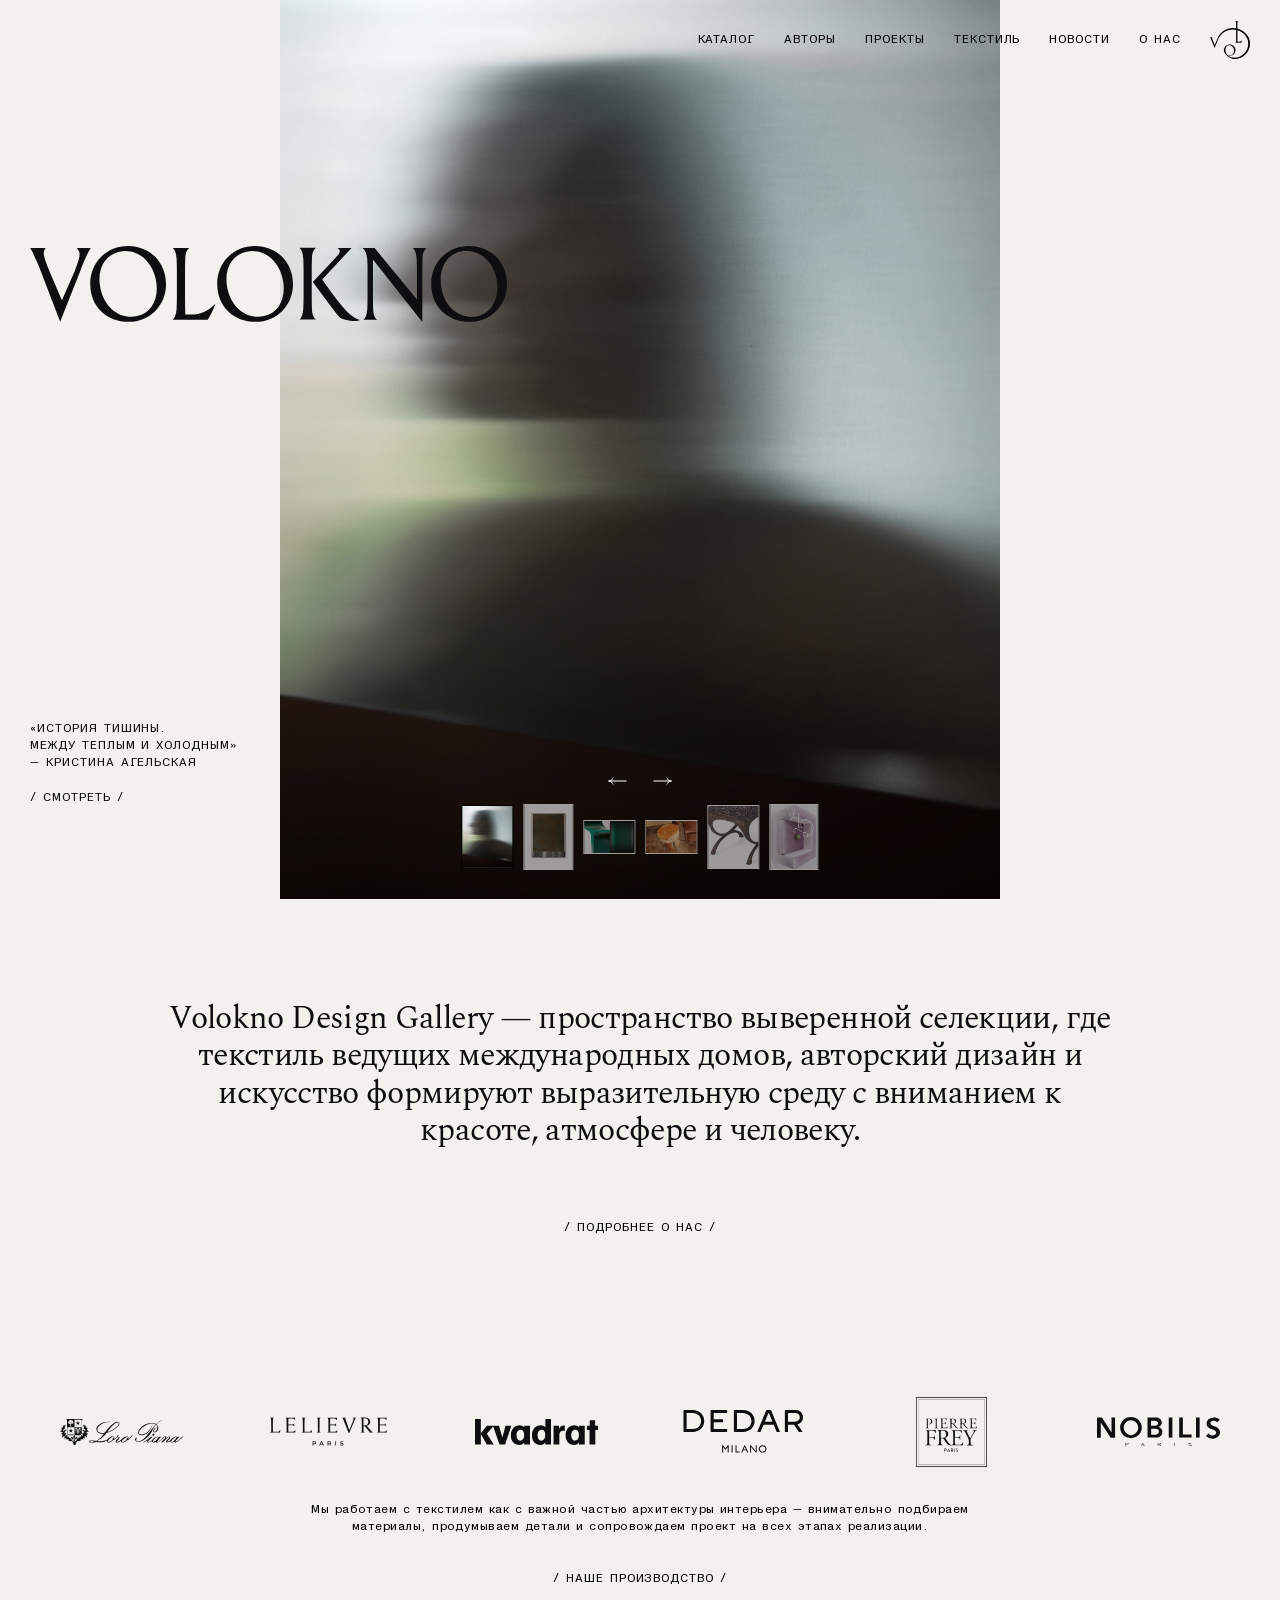
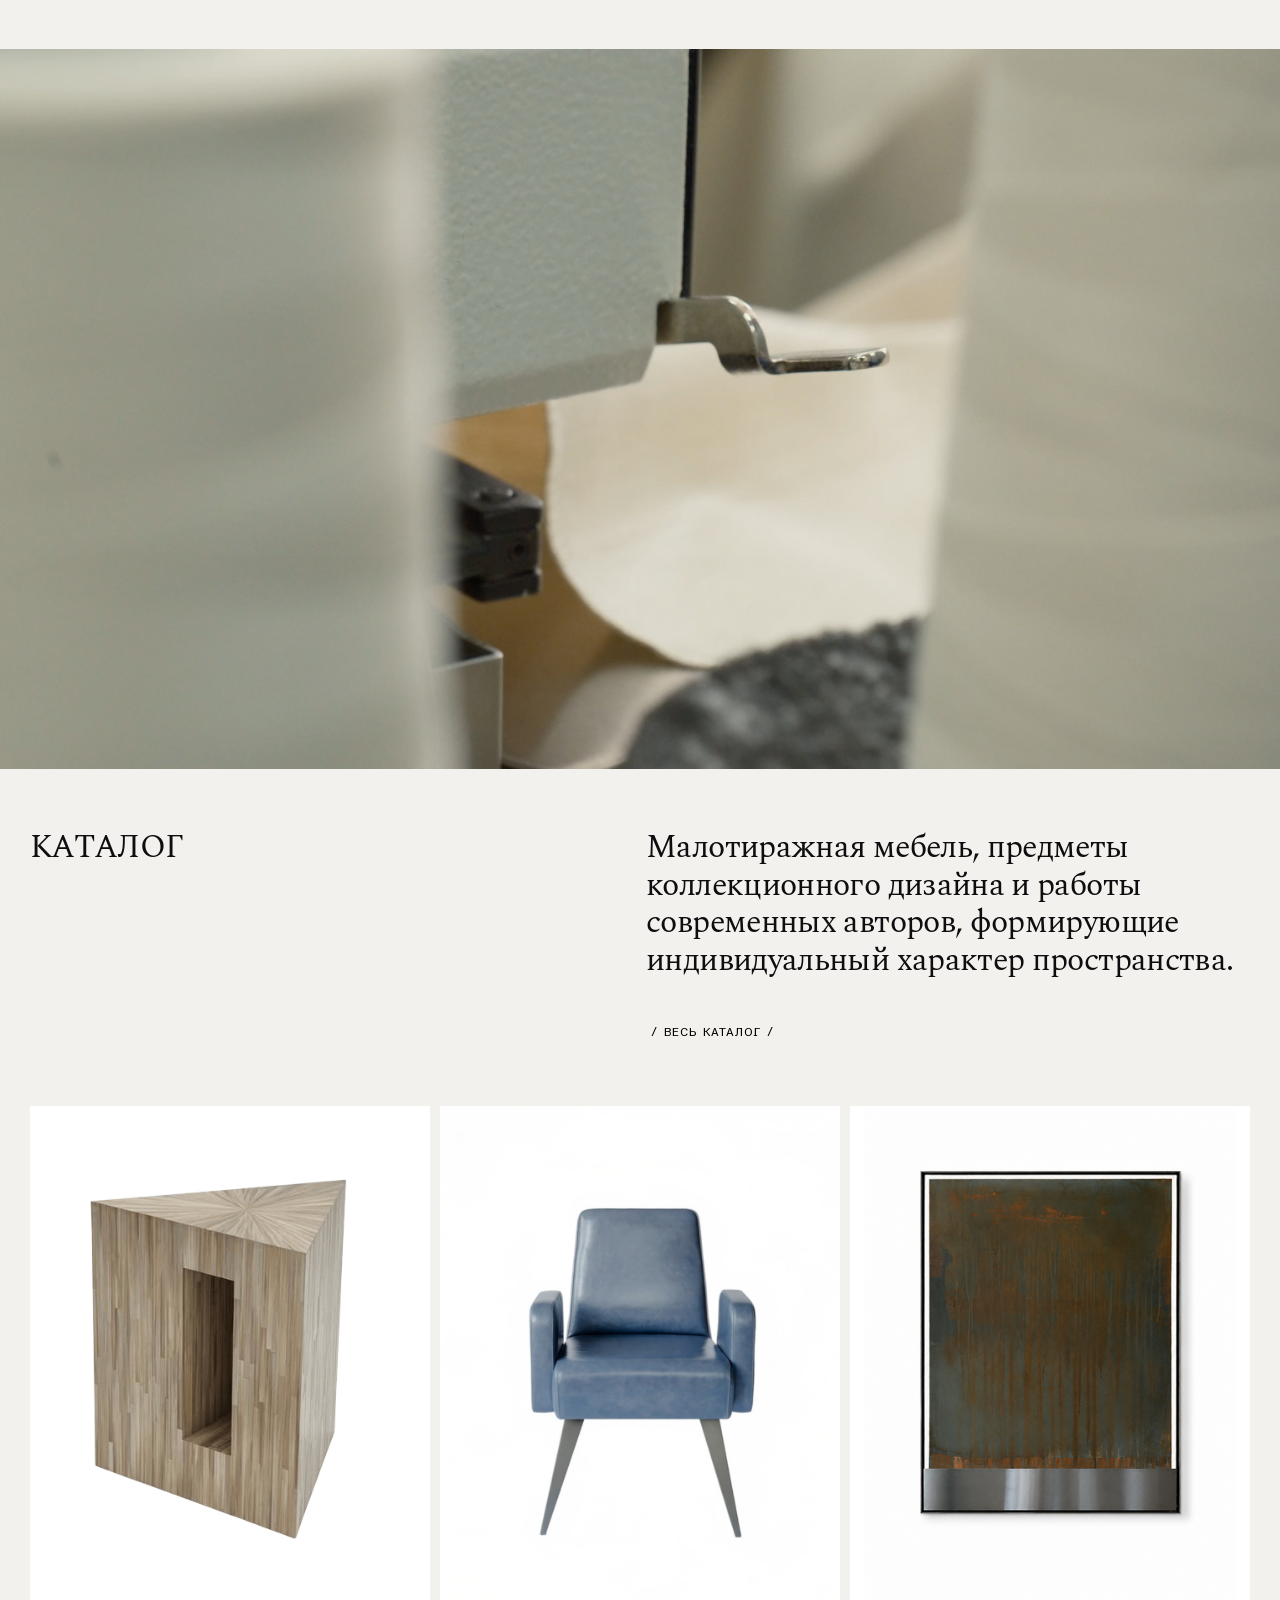
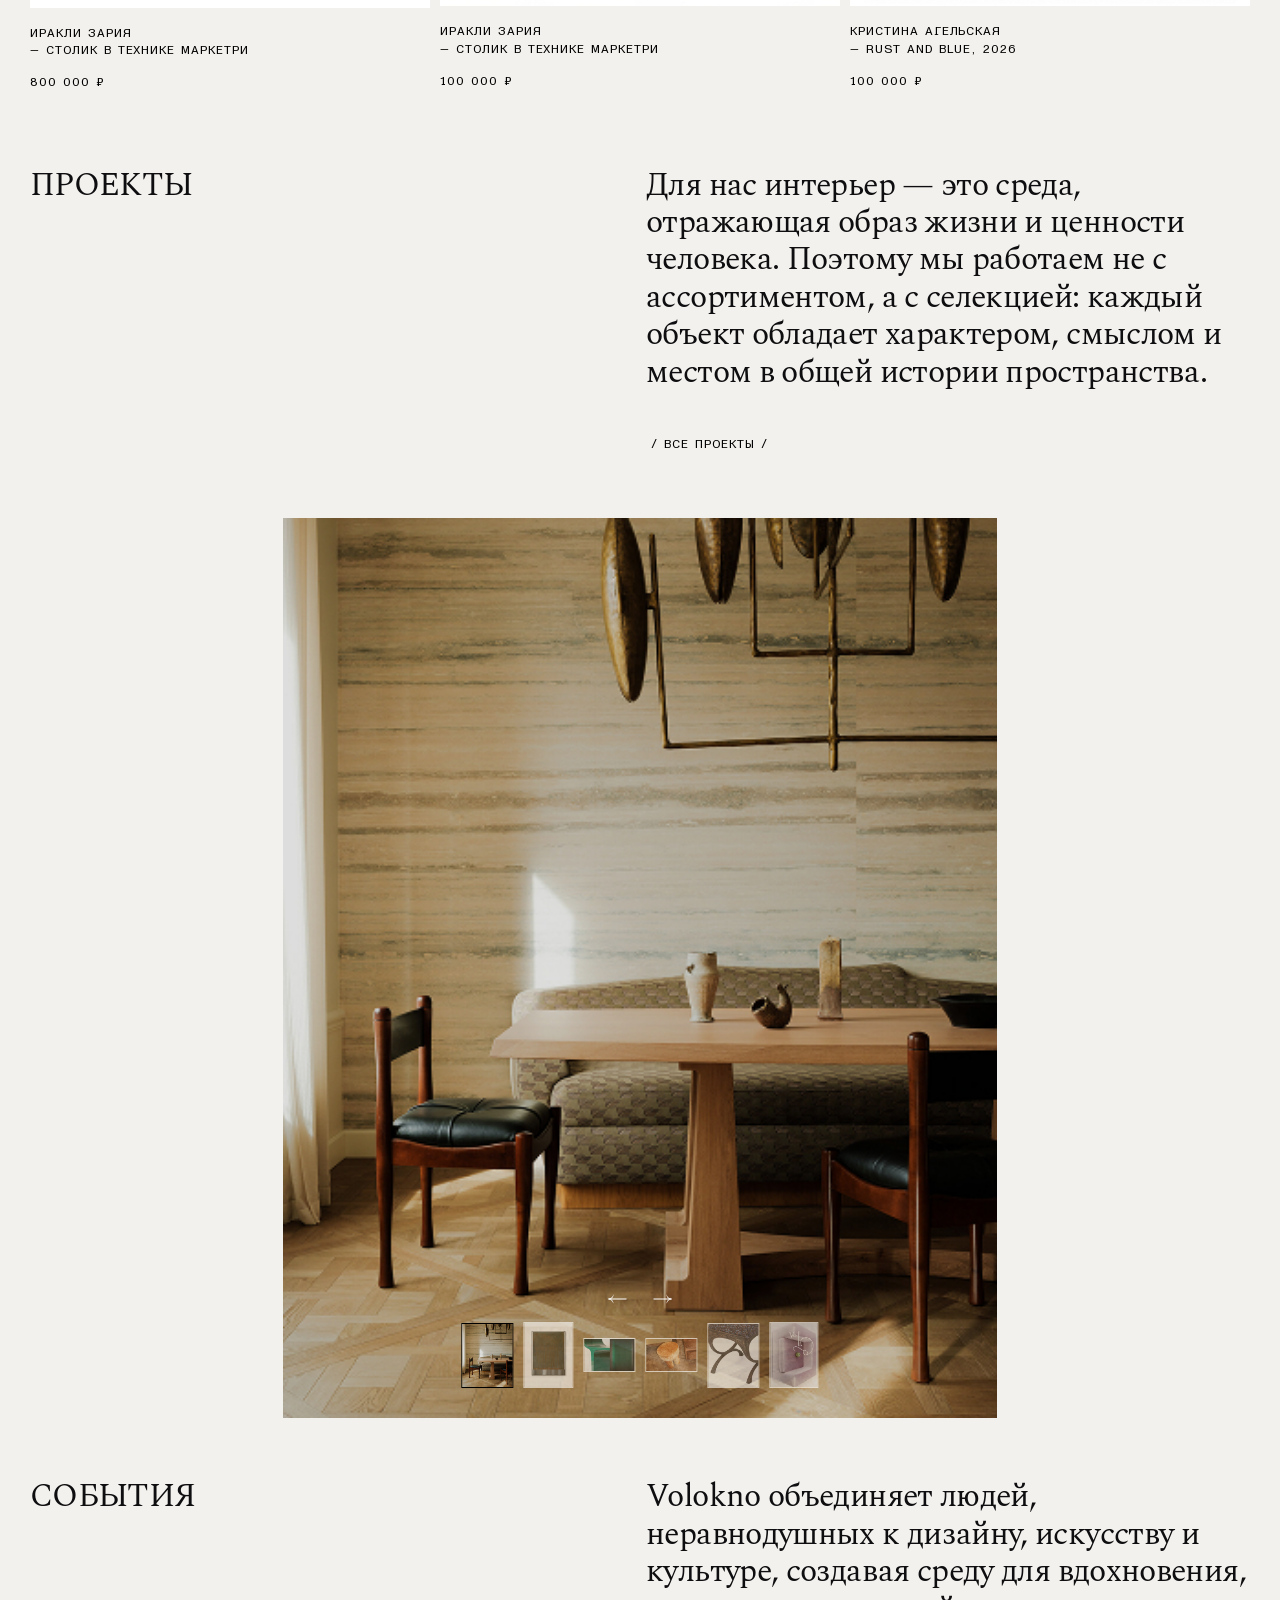
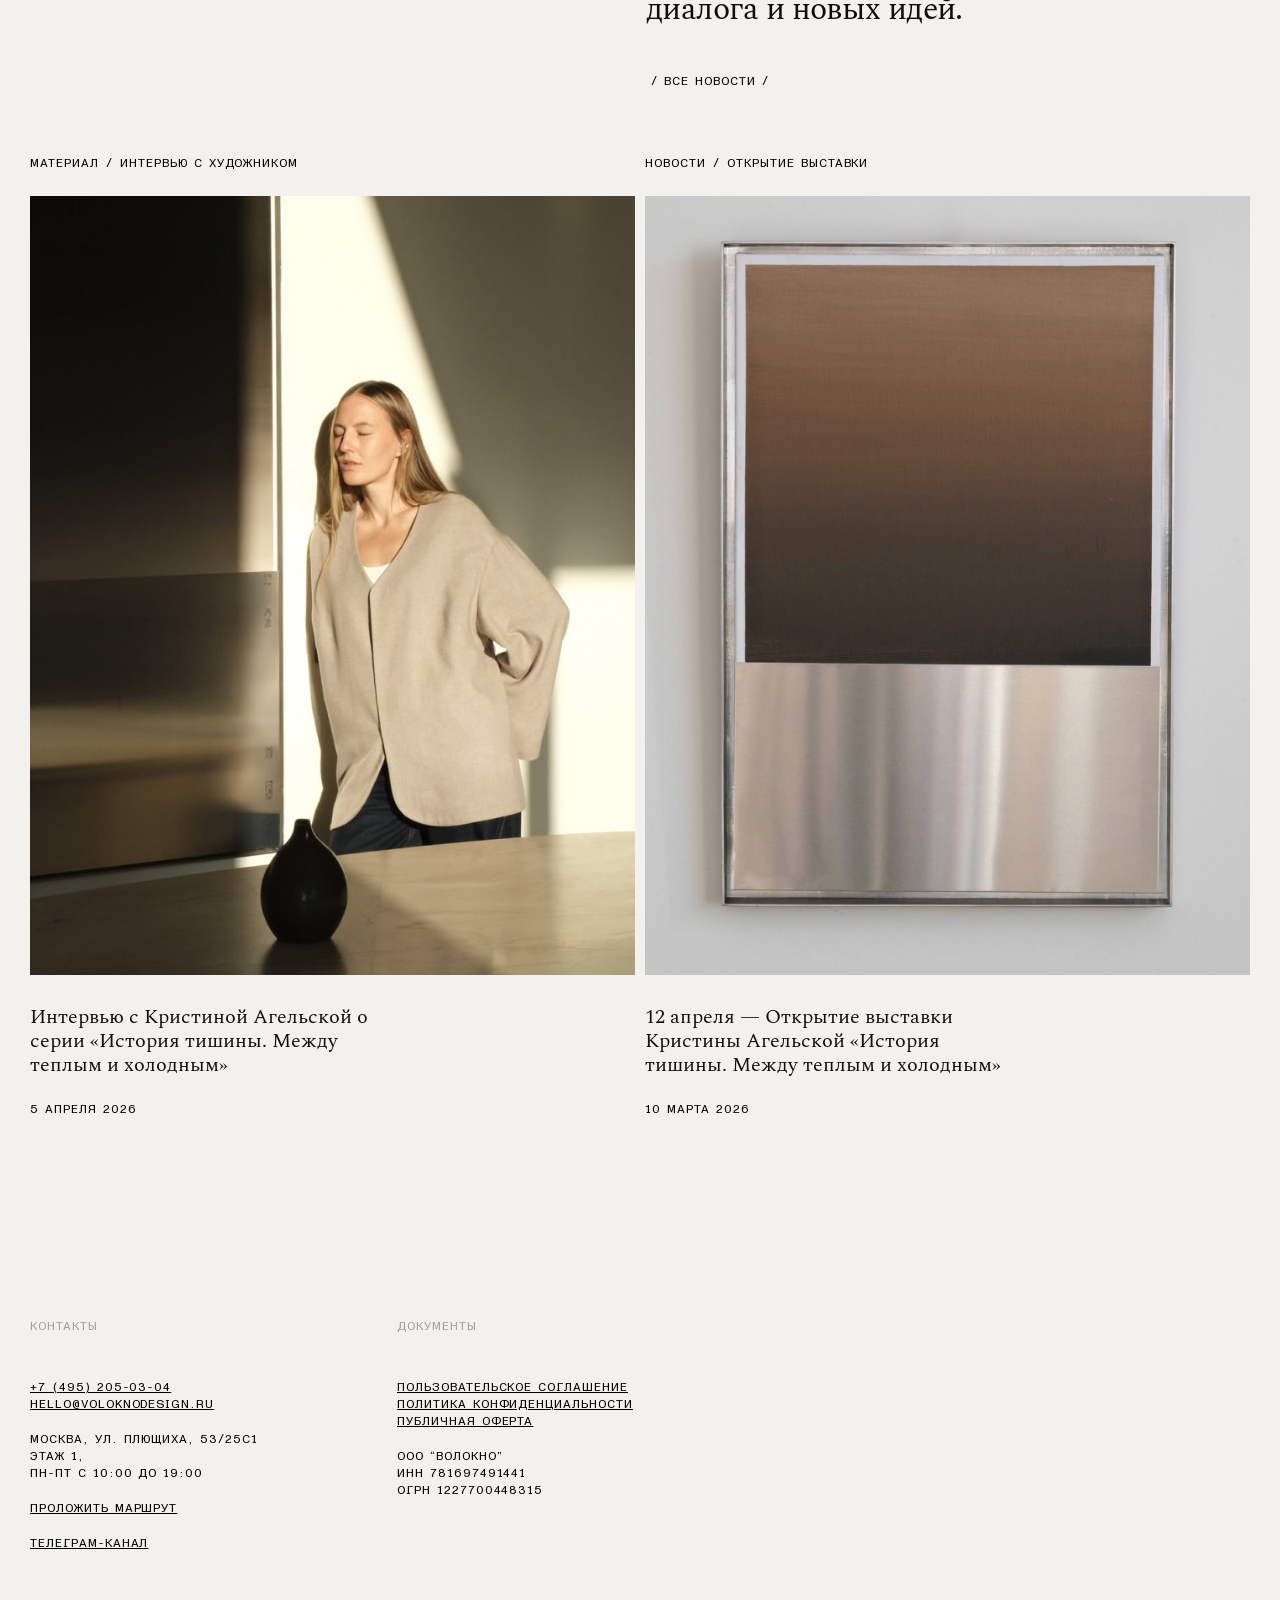
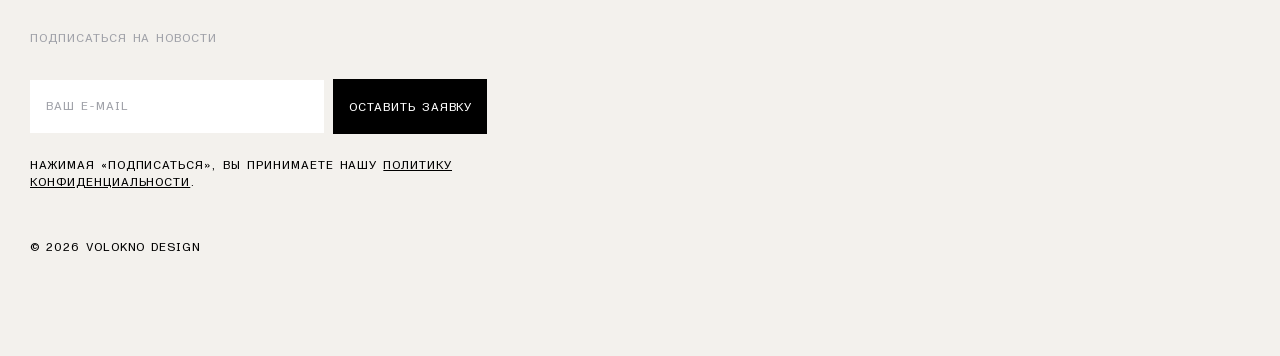
==== commit 19875749: "2 stage ver.3" ====
--- a/index.html
+++ b/index.html
@@ -242,27 +242,27 @@
             </div>
         </div>
 
-        <div class="vol-slider slider-wrapper main-slider-wrapper">
+        <div class="vol-slider slider-wrapper slider-wrapper--inner">
             <div class="slider-placeholder">
                 <img src="img/home-inner-slide_1.jpg" alt="Загрузка...">
             </div>
-            <div class="main-slider slider-loading">
-                <div class="main-slider__slide bg-dark" data-thumb="img/home-inner-slide_1.jpg">
+            <div class="inner-slider slider-loading">
+                <div class="inner-slider__slide bg-dark" data-thumb="img/home-inner-slide_1.jpg">
                     <img src="img/home-inner-slide_1.jpg" alt="home-inner-slider-1">
                 </div>
-                <div class="main-slider__slide" data-thumb="img/slide_2.jpg">
+                <div class="inner-slider__slide" data-thumb="img/slide_2.jpg">
                     <img src="img/slide_2.jpg" alt="home-inner-slider-2">
                 </div>
-                <div class="main-slider__slide" data-thumb="img/slide_3.jpg">
+                <div class="inner-slider__slide" data-thumb="img/slide_3.jpg">
                     <img src="img/slide_3.jpg" alt="home-inner-slider-3">
                 </div>
-                <div class="main-slider__slide" data-thumb="img/slide_4.jpg">
+                <div class="inner-slider__slide" data-thumb="img/slide_4.jpg">
                     <img src="img/slide_4.jpg" alt="home-inner-slider-4">
                 </div>
-                <div class="main-slider__slide" data-thumb="img/slide_5.jpg">
+                <div class="inner-slider__slide" data-thumb="img/slide_5.jpg">
                     <img src="img/slide_5.jpg" alt="home-inner-slider-5">
                 </div>
-                <div class="main-slider__slide" data-thumb="img/slide_6.jpg">
+                <div class="inner-slider__slide" data-thumb="img/slide_6.jpg">
                     <img src="img/slide_6.jpg" alt="home-inner-slider-6">
                 </div>
             </div>
--- a/css/styles.min.css
+++ b/css/styles.min.css
@@ -1 +1 @@
-html,body,div,span,applet,object,iframe,h1,h2,h3,h4,h5,h6,p,blockquote,pre,a,abbr,acronym,address,big,cite,code,del,dfn,em,img,ins,kbd,q,s,samp,small,strike,strong,sub,sup,tt,var,b,u,i,center,dl,dt,dd,ol,ul,li,fieldset,form,label,legend,button,table,caption,tbody,tfoot,thead,tr,th,td,article,aside,canvas,details,embed,figure,figcaption,footer,header,hgroup,menu,nav,output,ruby,section,summary,time,mark,audio,video{box-sizing:border-box;margin:0;padding:0;border:0;font-size:100%;font:inherit;vertical-align:top}strong{font-weight:bold}article,aside,details,figcaption,figure,footer,header,hgroup,menu,nav,section{display:block}body{line-height:1}ol,ul{list-style:none}blockquote,q{quotes:none}blockquote:before,blockquote:after,q:before,q:after{content:"";content:none}table{border-collapse:collapse;border-spacing:0}input[type=text],input[type=email],input[type=tel],input[type=password],input[type=number],textarea{box-sizing:border-box;text-indent:0;background:rgba(0,0,0,0);box-shadow:none;border-radius:0;outline:0}button,input[type=submit]{box-sizing:border-box;border:none;border-radius:0;background:rgba(0,0,0,0);cursor:pointer}img{max-width:100%}@font-face{font-family:"Monument Grotesk";src:url("../fonts/ABCMonumentGroteskCyrillicSemiMono-Regular.eot");src:url("../fonts/ABCMonumentGroteskCyrillicSemiMono-Regular.eot?#iefix") format("embedded-opentype"),url("../fonts/ABCMonumentGroteskCyrillicSemiMono-Regular.woff2") format("woff2"),url("../fonts/ABCMonumentGroteskCyrillicSemiMono-Regular.woff") format("woff"),url("../fonts/ABCMonumentGroteskCyrillicSemiMono-Regular.ttf") format("truetype"),url("../fonts/ABCMonumentGroteskCyrillicSemiMono-Regular.svg#ABCMonumentGroteskCyrillicSemiMono-Regular") format("svg");font-weight:normal;font-style:normal;font-display:swap}@font-face{font-family:"Spectral";src:url("../fonts/Spectral-Regular.eot");src:url("../fonts/Spectral-Regular.eot?#iefix") format("embedded-opentype"),url("../fonts/Spectral-Regular.woff2") format("woff2"),url("../fonts/Spectral-Regular.woff") format("woff"),url("../fonts/Spectral-Regular.ttf") format("truetype"),url("../fonts/Spectral-Regular.svg#Spectral-Regular") format("svg");font-weight:normal;font-style:normal;font-display:swap}@keyframes rotate-y{0%{transform:rotateX(0deg)}100%{transform:rotateX(180deg)}}@keyframes minicart-title{0%{transform:rotate(0deg)}50%{transform:rotate(7.75deg)}100%{transform:rotate(0deg)}}@keyframes minicart-title-mobile{0%{transform:rotate(0deg)}50%{transform:rotate(-8.71deg)}100%{transform:rotate(0deg)}}.slick-slider{position:relative;display:block;box-sizing:border-box;-webkit-touch-callout:none;-webkit-user-select:none;-khtml-user-select:none;-moz-user-select:none;-ms-user-select:none;user-select:none;-ms-touch-action:pan-y;touch-action:pan-y;-webkit-tap-highlight-color:rgba(0,0,0,0)}.slick-list{position:relative;overflow:hidden;display:block;margin:0;padding:0}.slick-list:focus{outline:none}.slick-list.dragging{cursor:pointer}.slick-slider .slick-track,.slick-slider .slick-list{-webkit-transform:translate3d(0, 0, 0);-moz-transform:translate3d(0, 0, 0);-ms-transform:translate3d(0, 0, 0);-o-transform:translate3d(0, 0, 0);transform:translate3d(0, 0, 0)}.slick-track{position:relative;left:0;top:0;display:block;margin-left:auto;margin-right:auto}.slick-track:before,.slick-track:after{content:"";display:table}.slick-track:after{clear:both}.slick-loading .slick-track{visibility:hidden}.slick-slide{float:left;height:100%;min-height:1px}[dir=rtl] .slick-slide{float:right}.slick-slide img{display:block}.slick-slide.slick-loading img{display:none}.slick-slide{display:none}.slick-slide.dragging img{pointer-events:none}.slick-initialized .slick-slide{display:block}.slick-loading .slick-slide{visibility:hidden}.slick-vertical .slick-slide{display:block;height:auto;border:1px solid rgba(0,0,0,0)}.slick-arrow.slick-hidden{display:none}.slider-wrapper{position:relative;width:100%;min-height:900px}@media screen and (max-width: 767px){.slider-wrapper{min-height:645px}}.slider-wrapper.slider-wrapper--inner{min-height:900px}@media screen and (max-width: 767px){.slider-wrapper.slider-wrapper--inner{min-height:492px}}.slider-placeholder{display:flex;justify-content:center;align-items:center;width:100%;height:100%;background-color:#f3f1ed}@media screen and (max-width: 767px){.slider-placeholder{position:absolute;top:0;left:0;height:645px}}.slider-placeholder img{margin:0 auto;max-height:900px;width:auto;height:auto}@media screen and (max-width: 767px){.slider-placeholder img{object-fit:cover;max-height:645px;height:645px}}.slider-placeholder img.is-horizontal{object-fit:contain}.slider-placeholder img.is-vertical{object-fit:cover}@media screen and (max-width: 767px){.slider-placeholder.slider-placeholder--inner{height:492px}}@media screen and (max-width: 767px){.slider-placeholder.slider-placeholder--inner img{height:492px}}.slider-loading{display:flex !important;flex-direction:row !important;flex-wrap:nowrap !important;overflow:hidden !important}.slider-wrapper:has(.slick-initialized) .slider-placeholder{display:none}.slick-slider{opacity:0;visibility:hidden}.slick-slider:not(.slick-initialized){overflow:hidden;flex-wrap:nowrap;height:900px}@media screen and (max-width: 767px){.slick-slider:not(.slick-initialized){height:645px}}.slick-slider.slick-initialized{opacity:1;visibility:visible;overflow:hidden;height:900px}@media screen and (max-width: 767px){.slick-slider.slick-initialized{height:645px}}.slick-slider.slick-initialized .slick-list,.slick-slider.slick-initialized .slick-track{height:100%}.slick-slider.slick-initialized .slick-slide{position:relative}.slick-slider.slick-initialized .slick-slide img{max-height:900px;width:auto;height:auto;max-width:100%}@media screen and (max-width: 767px){.slick-slider.slick-initialized .slick-slide img{width:100%;max-height:645px;height:645px}}.slick-slider.slick-initialized .slick-slide img.is-horizontal{object-fit:contain}.slick-slider.slick-initialized .slick-slide img.is-vertical{object-fit:cover}.slick-slider.home-inner-slider.slick-initialized{height:900px}@media screen and (max-width: 767px){.slick-slider.home-inner-slider.slick-initialized{height:492px}}.slick-slider.home-inner-slider.slick-initialized .slick-slide img{max-height:900px}@media screen and (max-width: 767px){.slick-slider.home-inner-slider.slick-initialized .slick-slide img{max-height:492px;height:492px}}.slick-arrow{position:absolute;bottom:104px;left:50%;z-index:10;display:block;width:30px;height:30px;padding:0;line-height:30px;border:none;background-color:rgba(0,0,0,0);cursor:pointer}@media screen and (max-width: 767px){.slick-arrow{display:none !important}}.slick-arrow.slick-prev{transform:translateX(calc(-100% - 7.5px));background-image:url("../img/slider_arrow_left.svg")}.slick-arrow.slick-next{transform:translateX(7.5px);background-image:url("../img/slider_arrow_right.svg")}.dark-bg .slick-arrow.slick-prev{background-image:url("../img/slider_arrow_left_white.svg")}.dark-bg .slick-arrow.slick-next{background-image:url("../img/slider_arrow_right_white.svg")}.slick-dots{position:absolute;left:50%;bottom:30px;z-index:10;display:flex;justify-content:center;align-items:center;gap:10px;transform:translateX(-50%)}@media screen and (max-width: 767px){.slick-dots{gap:7.5px;bottom:15px}}.slick-dots li{border:1px solid #fff;opacity:.6;transition:all ease .3s}.slick-dots li.slick-active{border-color:#000;opacity:1}.slick-dots li:only-child{display:none}.slick-dots li{cursor:pointer}.slick-dots li img{max-height:64px;max-width:50px;height:auto;width:auto}@media screen and (max-width: 767px){.slick-dots li img{max-height:47px;max-width:37px}}.authors-slider.slick-slider.slick-initialized{height:auto}.authors-slider.slick-slider .slick-arrow{left:-2px;bottom:0px}.authors-slider.slick-slider .slick-arrow.slick-prev{transform:none}.authors-slider.slick-slider .slick-arrow.slick-next{transform:translateX(45px)}.brands-slider.slick-slider.slick-initialized{height:auto}.brands-slider.slick-slider.slick-initialized .slick-track{display:flex;justify-content:start;align-items:center;gap:37px}.brands-slider.slick-slider.slick-initialized .slick-slide img{object-fit:contain;max-height:70px;height:auto}@media screen and (max-width: 767px){.brands-slider.slick-slider.slick-initialized .slick-slide img{max-width:113px;max-height:52px}}.featured-slider.slick-slider.slick-initialized{height:auto}.featured-slider.slick-slider.slick-initialized .slick-list{padding-right:10px}.featured-slider.slick-slider.slick-initialized .slick-slide{padding:0 10px 0;padding-left:0px}.featured-slider.slick-slider.slick-initialized .slick-slide img{object-fit:inherit;max-height:442px;width:100%;height:auto}.news-slider.slick-slider.slick-initialized{height:auto}.news-slider.slick-slider.slick-initialized .slick-list{padding-right:10px}.news-slider.slick-slider.slick-initialized .slick-slide{padding:0 10px 0;padding-left:0px}.news-slider.slick-slider.slick-initialized .slick-slide img{object-fit:cover;max-height:442px;width:100%;height:auto}.featured-slider.slick-slider,.news-slider.slick-slider,.featured-slider.slick-slider .slick-list,.news-slider.slick-slider .slick-list,.featured-slider.slick-slider .slick-track,.news-slider.slick-slider .slick-track,.featured-slider.slick-slider .slick-slide,.news-slider.slick-slider .slick-slide{-webkit-backface-visibility:hidden;backface-visibility:hidden;-webkit-perspective:1000px;perspective:1000px;-webkit-transform:translate3d(0, 0, 0);transform:translate3d(0, 0, 0)}html{height:calc(var(--vh, 1vh)*100)}body{position:relative;height:100%;min-width:300px;font-family:"Spectral",Garamond,serif;font-weight:normal;font-size:20px;color:#0e0e10;line-height:120%;background-color:#f3f1ed;-webkit-font-smoothing:antialiased;-moz-osx-font-smoothing:grayscale;text-rendering:optimizeLegibility}body.body-fixed{overflow:hidden;width:100%;height:100%}main,footer{clear:both}main{min-height:850px;margin-bottom:200px}@media screen and (max-width: 767px){main{margin-bottom:100px}}h1,h2,h3{font-size:32px;line-height:117%;letter-spacing:-0.02em}@media screen and (max-width: 767px){h1,h2,h3{font-size:20px;line-height:120%}}a{color:inherit;text-decoration:underline;transition:all ease .3s}a:hover{text-decoration:none}a:active{text-decoration:none;opacity:.5}.link{font-family:"Monument Grotesk",Arial,sans-serif;font-weight:normal;font-size:12px;color:#000;line-height:142%;letter-spacing:.08em;text-transform:uppercase}@media screen and (max-width: 767px){.link{font-size:10px;letter-spacing:.1em}}.link{text-decoration:none;transition:all ease .3s}.link:before{content:"/ ";transition:all ease .3s}.link:after{content:" /";transition:all ease .3s}.link:hover:before,.link:hover:after{opacity:0}.link:active{opacity:.5}.link:active:before,.link:active:after{opacity:0}.link.padded{display:inline-block;padding:5px 5px}@media screen and (max-width: 767px){.link.padded{padding:6px 5px}}.link.padded-mobile{display:inline-block}@media screen and (max-width: 767px){.link.padded-mobile{padding:6px 5px}}input[type=text],input[type=email],input[type=tel],input[type=password],input[type=number]{height:53px;padding:0 15px;color:#0e0e10;line-height:53px;border:1px solid rgba(0,0,0,0);background-color:#fff;transition:all ease .3s}@media screen and (max-width: 767px){input[type=text],input[type=email],input[type=tel],input[type=password],input[type=number]{height:50px;line-height:50px}}input[type=text]::placeholder,input[type=text]::-webkit-input-placeholder,input[type=email]::placeholder,input[type=email]::-webkit-input-placeholder,input[type=tel]::placeholder,input[type=tel]::-webkit-input-placeholder,input[type=password]::placeholder,input[type=password]::-webkit-input-placeholder,input[type=number]::placeholder,input[type=number]::-webkit-input-placeholder{color:#a0a2a9;opacity:1}input[type=text]:focus,input[type=email]:focus,input[type=tel]:focus,input[type=password]:focus,input[type=number]:focus{border-color:#0e0e10}input[type=text].error,input[type=email].error,input[type=tel].error,input[type=password].error,input[type=number].error{color:#a63838;border-color:#a63838}input,select,textarea,button,.button{font-family:"Monument Grotesk",Arial,sans-serif;font-weight:normal;font-size:12px;color:#000;line-height:142%;letter-spacing:.08em;text-transform:uppercase}@media screen and (max-width: 767px){input,select,textarea,button,.button{font-size:10px;letter-spacing:.1em}}input,select,textarea,button,.button{outline:none}textarea{height:auto;resize:none}input[type=checkbox],input[type=radio],label{margin:0;cursor:pointer}input[type=checkbox]{display:none}input[type=checkbox]+i{display:block;width:14px;height:14px;margin-right:10px;cursor:pointer;background-repeat:no-repeat;background-position:center center;background-size:auto;background-image:url("../img/checkbox_empty.svg")}input[type=checkbox]:checked+i{background-image:url("../img/checkbox_full.svg")}input[type=submit],button,.button{display:inline-block;height:55px;padding:0 30px;line-height:55px;color:#fff;border:1px solid rgba(0,0,0,0);background-color:#000;cursor:pointer;transition:all ease .3s}@media screen and (max-width: 767px){input[type=submit],button,.button{height:50px;line-height:50px}}input[type=submit]:hover,button:hover,.button:hover{background-color:#1e1d1f}input[type=submit]:active,button:active,.button:active{background-color:#2c2b2e}input[type=submit].button--white,button.button--white,.button.button--white{color:#000;background-color:#fff}input[type=submit].button--white:hover,button.button--white:hover,.button.button--white:hover{background-color:#ebeae8}input[type=submit].button--white:active,button.button--white:active,.button.button--white:active{background-color:#dbd9d6}input[type=submit].button--transparent,button.button--transparent,.button.button--transparent{color:#0e0e10;background-color:rgba(0,0,0,0)}input[type=submit].button--transparent:hover,button.button--transparent:hover,.button.button--transparent:hover{background-color:rgba(14,14,16,.06)}input[type=submit].button--transparent:active,button.button--transparent:active,.button.button--transparent:active{background-color:rgba(14,14,16,.12)}input[type=submit].button--bordered,button.button--bordered,.button.button--bordered{border-color:#000}input::-webkit-outer-spin-button,input::-webkit-inner-spin-button{-webkit-appearance:none}label[for]{display:block;margin-bottom:7px;color:#0e0e10;letter-spacing:.05em;opacity:.6}label[for]+input,label[for]+select,label[for]+textarea{width:100%;margin-bottom:30px}@media screen and (max-width: 767px){.hidden-mobile{display:none !important}}.hidden-desktop{display:none !important}@media screen and (max-width: 767px){.hidden-desktop{display:inherit !important}}.hidden{display:none !important}.invisible{opacity:0;visibility:hidden}.highlighted{color:#e9b910}.loading{position:relative}.loading:after{content:"";display:block;position:absolute;top:0;left:0;width:100%;height:100%;z-index:1000;background:hsla(0,0%,100%,.7)}.main-header{position:absolute;top:0;left:0;z-index:100;width:100%;padding:21px 30px 0}.main-header .main-header__logo{position:absolute;top:246px;left:30px;display:block;width:477px;height:76px;background-repeat:no-repeat;background-position:center center;background-size:contain;background-image:url("../img/logo_black.svg")}@media screen and (max-width: 767px){.main-header .main-header__logo{top:265px;left:20px;width:250px;height:40px}}.main-header .main-header__menu{position:relative;font-family:"Monument Grotesk",Arial,sans-serif;font-weight:normal;font-size:12px;color:#000;line-height:142%;letter-spacing:.08em;text-transform:uppercase}@media screen and (max-width: 767px){.main-header .main-header__menu{font-size:10px;letter-spacing:.1em}}@media screen and (max-width: 767px){.main-header .main-header__menu{display:none}}.main-header .main-header__menu ul{display:flex;justify-content:end;align-items:end;gap:29px;padding:10px 69px 0 0}.main-header .main-header__menu ul li a{text-decoration:none;border-bottom:1px solid rgba(0,0,0,0)}.main-header .main-header__menu ul li a:hover{border-color:#000}.main-header .main-header__menu .main-header__menu__symbol{position:absolute;top:0;right:0;display:block;width:40px;height:38px;background-repeat:no-repeat;background-position:center center;background-size:auto;background-image:url("../img/symbol_black.svg")}.main-header .main-header__mobile-header{position:absolute;top:59px;left:10px;display:flex;justify-content:space-between;align-items:center;width:calc(100% - 20px);padding:8px 10px;transition:all ease .3s}@media screen and (min-width: 768px){.main-header .main-header__mobile-header{display:none}}.main-header .main-header__mobile-header .main-header__mobile-header__symbol{width:34px;height:32px;background-repeat:no-repeat;background-position:center center;background-size:auto;background-image:url("../img/symbol_mob_black.svg")}.main-header .main-header__mobile-header .main-header__mobile-header__burger{width:38px;height:38px;background-repeat:no-repeat;background-position:center center;background-size:auto;background-image:url("../img/mobmenu_black.svg");cursor:pointer}.main-header .main-header__mobile-menu{position:fixed;top:0;left:0;width:100%;height:100%;background:#fff;z-index:300;opacity:0;visibility:hidden;transform:translateY(20px);transition:opacity .3s ease,visibility .3s ease,transform .3s ease}.main-header .main-header__mobile-menu.is-open{opacity:1;visibility:visible;transform:translateY(0)}@media screen and (min-width: 768px){.main-header .main-header__mobile-menu{display:none}}.main-header .main-header__mobile-menu .main-header__mobile-menu__header{position:relative;display:flex;justify-content:space-between;align-items:center;padding:5px 12px 5px 10px}.main-header .main-header__mobile-menu .main-header__mobile-menu__header .main-header__mobile-menu__header__symbol{width:34px;height:32px;background-repeat:no-repeat;background-position:center center;background-size:auto;background-image:url("../img/symbol_mob_black.svg")}.main-header .main-header__mobile-menu .main-header__mobile-menu__header .main-header__mobile-menu__header__close{width:38px;height:38px;background-repeat:no-repeat;background-position:center center;background-size:auto;background-image:url("../img/mobmenu_close.svg");cursor:pointer}.main-header .main-header__mobile-menu .main-header__mobile-menu__body{display:flex;justify-content:space-between;align-items:center;flex-direction:column;height:calc(100% - 48px);gap:50px;font-family:"Monument Grotesk",Arial,sans-serif;font-weight:normal;font-size:12px;color:#000;line-height:142%;letter-spacing:.08em;text-transform:uppercase}@media screen and (max-width: 767px){.main-header .main-header__mobile-menu .main-header__mobile-menu__body{font-size:10px;letter-spacing:.1em}}@media screen and (max-width: 767px){.main-header .main-header__mobile-menu .main-header__mobile-menu__body{font-size:12px;letter-spacing:.08em}}.main-header .main-header__mobile-menu .main-header__mobile-menu__body .main-header__mobile-menu__body__items{margin-top:42px;text-align:center}.main-header .main-header__mobile-menu .main-header__mobile-menu__body .main-header__mobile-menu__body__items ul li{margin-bottom:10px}.main-header .main-header__mobile-menu .main-header__mobile-menu__body .main-header__mobile-menu__body__items ul li a{text-decoration:none}.main-header .main-header__mobile-menu .main-header__mobile-menu__body .main-header__mobile-menu__body__contacts{max-width:210px;margin-bottom:24px;text-align:center}.main-header .main-header__mobile-menu .main-header__mobile-menu__body .main-header__mobile-menu__body__contacts p{margin-bottom:1.4em}.main-header .main-header__mobile-menu .main-header__mobile-menu__body .main-header__mobile-menu__body__contacts p:last-child{margin-bottom:0}.main-footer{padding:0 30px 100px;font-family:"Monument Grotesk",Arial,sans-serif;font-weight:normal;font-size:12px;color:#000;line-height:142%;letter-spacing:.08em;text-transform:uppercase}@media screen and (max-width: 767px){.main-footer{font-size:10px;letter-spacing:.1em}}@media screen and (max-width: 767px){.main-footer{position:relative;padding:32px 20px 30px;color:#fff;background-color:#000}.main-footer:after{content:"";position:absolute;bottom:253px;right:47px;width:130px;height:258px;background-repeat:no-repeat;background-position:center center;background-size:auto;background-image:url("../img/symbol_footer.svg")}}.main-footer .main-footer__blocks{display:flex;justify-content:start;align-items:start;flex-wrap:wrap;gap:78px 137px;max-width:620px;margin-bottom:48px}@media screen and (max-width: 767px){.main-footer .main-footer__blocks{gap:50px 0;max-width:100%}}.main-footer .main-footer__block.main-footer__block--contacts{width:230px}@media screen and (max-width: 767px){.main-footer .main-footer__block.main-footer__block--contacts{order:2;width:100%;font-size:12px;line-height:140%}}.main-footer .main-footer__block.main-footer__block--documents{width:250px}@media screen and (max-width: 767px){.main-footer .main-footer__block.main-footer__block--documents{order:3;width:100%;font-size:12px;line-height:140%}.main-footer .main-footer__block.main-footer__block--documents .main-footer__block__title{display:none}}.main-footer .main-footer__block.main-footer__block--newsletter{width:100%}@media screen and (max-width: 767px){.main-footer .main-footer__block.main-footer__block--newsletter{order:1;width:100%;margin-bottom:134px}}.main-footer .main-footer__block.main-footer__block--newsletter .main-footer__block__title{margin-bottom:32px}@media screen and (max-width: 767px){.main-footer .main-footer__block.main-footer__block--newsletter .main-footer__block__title{margin-bottom:18px}}.main-footer .main-footer__block .main-footer__block__title{margin-bottom:44px;color:#a0a2a9}@media screen and (max-width: 767px){.main-footer .main-footer__block .main-footer__block__title{margin-bottom:20px;color:#fff}}.main-footer .main-footer__block .main-footer__block__body p{margin-bottom:1.5em}.main-footer .main-footer__block .main-footer__block__body p:last-of-type{margin-bottom:0}body.top-spaced main{padding-top:430px}@media screen and (max-width: 767px){body.top-spaced main{padding-top:323px}}@media screen and (max-width: 767px){body.dark-bg .main-header .main-header__logo{background-image:url("../img/logo_white.svg")}body.dark-bg .main-header .main-header__mobile-header .main-header__mobile-header__symbol{background-image:url("../img/symbol_mob_white.svg")}body.dark-bg .main-header .main-header__mobile-header .main-header__mobile-header__burger{background-image:url("../img/mobmenu_white.svg")}body.dark-bg .main-slider .main-slider__slide .main-slider__slide__desc{color:#fff}body.dark-bg .main-slider .main-slider__slide .main-slider__slide__desc a{color:#fff}}@media screen and (max-width: 767px){body.header-fixed .main-header__mobile-header,body.header-fixed.dark-bg .main-header__mobile-header{position:fixed;background:#fff}body.header-fixed .main-header__mobile-header .main-header__mobile-header__symbol,body.header-fixed.dark-bg .main-header__mobile-header .main-header__mobile-header__symbol{background-image:url("../img/symbol_mob_black.svg")}body.header-fixed .main-header__mobile-header .main-header__mobile-header__burger,body.header-fixed.dark-bg .main-header__mobile-header .main-header__mobile-header__burger{background-image:url("../img/mobmenu_black.svg")}}@media screen and (max-width: 767px){body.no-logo-mobile .main-header .main-header__logo{display:none}}.volblock--text-center{padding:100px 100px 106px}@media screen and (max-width: 767px){.volblock--text-center{padding:60px 20px}}.volblock--text-center .volblock--text-center__main{max-width:950px;margin:0 auto;font-size:32px;line-height:117%;letter-spacing:-0.02em}@media screen and (max-width: 767px){.volblock--text-center .volblock--text-center__main{font-size:20px;line-height:120%}}.volblock--text-center .volblock--text-center__main{text-align:center}.volblock--text-center .volblock--text-center__link{display:flex;justify-content:center;align-items:center;margin:64px 0 0}@media screen and (max-width: 767px){.volblock--text-center .volblock--text-center__link{margin-top:30px}}.volblock--text-center.volblock--text-center-margin{padding:0;margin:120px 0 100px}@media screen and (max-width: 767px){.volblock--text-center.volblock--text-center-margin{padding:0;margin:30px 20px}}.volblock--text-medium{margin-bottom:32px;font-size:32px;line-height:117%;letter-spacing:-0.02em}@media screen and (max-width: 767px){.volblock--text-medium{font-size:20px;line-height:120%}}.volblock--text-small{max-width:480px;margin-bottom:32px;font-family:"Monument Grotesk",Arial,sans-serif;font-weight:normal;font-size:12px;color:#000;line-height:142%;letter-spacing:.08em;text-transform:uppercase}@media screen and (max-width: 767px){.volblock--text-small{font-size:10px;letter-spacing:.1em}}.volblock--text-small{letter-spacing:.04em;text-transform:none}.volblock--text-small p{margin-bottom:1.5em}.volblock--text-small p:last-child{margin-bottom:0}.volblock--text-spaced{display:flex;justify-content:space-between;align-items:start;padding:60px 30px 57px}@media screen and (max-width: 767px){.volblock--text-spaced{display:block;padding:30px 20px}}.volblock--text-spaced .volblock--text-spaced__title{max-width:50%;padding-right:20px;font-size:32px;line-height:117%;letter-spacing:-0.02em}@media screen and (max-width: 767px){.volblock--text-spaced .volblock--text-spaced__title{font-size:20px;line-height:120%}}.volblock--text-spaced .volblock--text-spaced__title{text-transform:uppercase}@media screen and (max-width: 767px){.volblock--text-spaced .volblock--text-spaced__title{max-width:100%;padding-right:0;margin-bottom:20px}}.volblock--text-spaced .volblock--text-spaced__title i{display:block;font-family:"Monument Grotesk",Arial,sans-serif;font-weight:normal;font-size:12px;color:#000;line-height:142%;letter-spacing:.08em;text-transform:uppercase}@media screen and (max-width: 767px){.volblock--text-spaced .volblock--text-spaced__title i{font-size:10px;letter-spacing:.1em}}.volblock--text-spaced .volblock--text-spaced__title i{margin-bottom:20px;font-style:normal}@media screen and (max-width: 767px){.volblock--text-spaced .volblock--text-spaced__title i{margin-bottom:20px}}.volblock--text-spaced .volblock--text-spaced__title span{display:block;max-width:465px}@media screen and (max-width: 767px){.volblock--text-spaced .volblock--text-spaced__title span{max-width:100%}}.volblock--text-spaced .volblock--text-spaced__main{max-width:50%}@media screen and (max-width: 767px){.volblock--text-spaced .volblock--text-spaced__main{max-width:100%}}.volblock--text-spaced .volblock--text-spaced__main p{font-size:32px;line-height:117%;letter-spacing:-0.02em}@media screen and (max-width: 767px){.volblock--text-spaced .volblock--text-spaced__main p{font-size:20px;line-height:120%}}.volblock--text-spaced .volblock--text-spaced__main.volblock--text-spaced__main-md p{font-size:20px;line-height:120%;letter-spacing:0em;line-height:140%;letter-spacing:-0.02em}@media screen and (max-width: 767px){.volblock--text-spaced .volblock--text-spaced__main.volblock--text-spaced__main-md p{line-height:120%}}.volblock--text-spaced .volblock--text-spaced__main .volblock--text-spaced__main__sm{max-width:66.6%;margin:60px 0 100px}@media screen and (max-width: 767px){.volblock--text-spaced .volblock--text-spaced__main .volblock--text-spaced__main__sm{max-width:100%;margin:20px 0 0}}.volblock--text-spaced .volblock--text-spaced__main .volblock--text-spaced__main__sm p{font-family:"Monument Grotesk",Arial,sans-serif;font-weight:normal;font-size:12px;color:#000;line-height:142%;letter-spacing:.08em;text-transform:uppercase}@media screen and (max-width: 767px){.volblock--text-spaced .volblock--text-spaced__main .volblock--text-spaced__main__sm p{font-size:10px;letter-spacing:.1em}}.volblock--text-spaced .volblock--text-spaced__main .volblock--text-spaced__main__sm p{text-transform:none;letter-spacing:.04em}@media screen and (max-width: 767px){.volblock--text-spaced .volblock--text-spaced__main .volblock--text-spaced__main__sm p{letter-spacing:.06em}}.volblock--text-spaced .volblock--text-spaced__main__link{display:flex;justify-content:start;align-items:center;margin-top:33px;letter-spacing:.08em}@media screen and (max-width: 767px){.volblock--text-spaced .volblock--text-spaced__main__link{margin-top:21px}}@media screen and (max-width: 767px){.volblock--text-spaced.volblock--text-spaced-padded{padding:60px 20px 30px}}.volblock--text-spaced.volblock--text-spaced-with-sub .volblock--text-spaced__main{padding-top:35px}@media screen and (max-width: 767px){.volblock--text-spaced.volblock--text-spaced-with-sub .volblock--text-spaced__main{padding-top:0}}@media screen and (max-width: 767px){.volblock--text-spaced.volblock--text-spaced-author-desc{padding:20px 20px 30px}}.volblock--text-spaced.volblock--text-spaced-pagetitle{padding:0;margin:30px 30px 162px}@media screen and (max-width: 767px){.volblock--text-spaced.volblock--text-spaced-pagetitle{margin:30px 20px 20px}}.volblock--text-spaced.volblock--text-spaced-pagetitle-lg{display:block}.volblock--text-spaced.volblock--text-spaced-pagetitle-lg .volblock--text-spaced__title{max-width:58%}@media screen and (max-width: 767px){.volblock--text-spaced.volblock--text-spaced-pagetitle-lg .volblock--text-spaced__title{max-width:100%}}.volblock--text-spaced.volblock--text-spaced-pagetitle-lg .volblock--text-spaced__title span{max-width:100%}.volblock--text-standart{max-width:50%;margin:30px 30px 162px}@media screen and (max-width: 767px){.volblock--text-standart{max-width:100%;margin:30px 20px 20px}}.volblock--text-standart p{margin-bottom:1.5em;line-height:140%;letter-spacing:-0.02em}@media screen and (max-width: 767px){.volblock--text-standart p{line-height:120%}}.volblock--text-standart p:last-child{margin-bottom:0}.volblock--text-standart p i,.volblock--text-standart p em{display:inline-block;margin-right:60px;font-family:"Monument Grotesk",Arial,sans-serif;font-weight:normal;font-size:12px;color:#000;line-height:142%;letter-spacing:.08em;text-transform:uppercase}@media screen and (max-width: 767px){.volblock--text-standart p i,.volblock--text-standart p em{font-size:10px;letter-spacing:.1em}}.volblock--text-standart p i,.volblock--text-standart p em{transform:translateY(5px)}@media screen and (max-width: 767px){.volblock--text-standart p i,.volblock--text-standart p em{margin-right:19px;font-size:12px;letter-spacing:.08em;transform:translateY(5px)}}.volblock--horiz-items{font-family:"Monument Grotesk",Arial,sans-serif;font-weight:normal;font-size:12px;color:#000;line-height:142%;letter-spacing:.08em;text-transform:uppercase}@media screen and (max-width: 767px){.volblock--horiz-items{font-size:10px;letter-spacing:.1em}}.volblock--horiz-items .volblock--horiz-items__title{margin-bottom:20px}@media screen and (max-width: 767px){.volblock--horiz-items .volblock--horiz-items__title{margin-bottom:20px}}.volblock--horiz-items .volblock--horiz-items__list{display:flex;justify-content:start;align-items:start;gap:11px}@media screen and (max-width: 767px){.volblock--horiz-items .volblock--horiz-items__list{overflow-x:auto;-webkit-overflow-scrolling:touch;scrollbar-width:none;-ms-overflow-style:none}.volblock--horiz-items .volblock--horiz-items__list::-webkit-scrollbar{display:none;width:0 !important;height:0 !important}}.volblock--horiz-items .volblock--horiz-items__list .volblock--horiz-items__list__item{display:flex;justify-content:start;align-items:start;align-items:stretch;gap:10px}.volblock--horiz-items .volblock--horiz-items__list .volblock--horiz-items__list__item__pic{width:112px}.volblock--horiz-items .volblock--horiz-items__list .volblock--horiz-items__list__item__pic img{width:100%;height:auto}.volblock--horiz-items .volblock--horiz-items__list .volblock--horiz-items__list__item__info{position:relative;width:232px}@media screen and (max-width: 767px){.volblock--horiz-items .volblock--horiz-items__list .volblock--horiz-items__list__item__info{width:190px}}.volblock--horiz-items .volblock--horiz-items__list .volblock--horiz-items__list__item__info__title{margin-bottom:10px}.volblock--horiz-items .volblock--horiz-items__list .volblock--horiz-items__list__item__info__desc{max-width:224px;letter-spacing:.04em;text-transform:none}@media screen and (max-width: 767px){.volblock--horiz-items .volblock--horiz-items__list .volblock--horiz-items__list__item__info__desc{max-width:180px}}.volblock--horiz-items .volblock--horiz-items__list .volblock--horiz-items__list__item__info__link{position:absolute;left:0;bottom:0}.volblock--horiz-items.volblock--horiz-items-sm .volblock--horiz-items__list .volblock--horiz-items__list__item .volblock--horiz-items__list__item__info{width:112px}.volblock--preview{width:490px;max-width:490px;margin:0 30px 100px}@media screen and (max-width: 1099px){.volblock--preview{width:30%;min-height:auto}}@media screen and (max-width: 767px){.volblock--preview{width:100%;margin:0 0 30px;padding:10px 10px 60px 20px;letter-spacing:-0.02em}}.volblock--preview span{display:inline-block;margin-right:16px;font-family:"Monument Grotesk",Arial,sans-serif;font-weight:normal;font-size:12px;color:#000;line-height:142%;letter-spacing:.08em;text-transform:uppercase}@media screen and (max-width: 767px){.volblock--preview span{font-size:10px;letter-spacing:.1em}}.volblock--preview span{transform:translateY(5px)}@media screen and (max-width: 767px){.volblock--preview span{margin-right:19px;font-size:12px;letter-spacing:.08em;transform:translateY(5px)}}@media screen and (max-width: 767px){.volblock--preview.volblock--preview-no-margin{margin-bottom:0}}.volblock--image-promo{position:relative;display:flex;justify-content:center;align-items:center;height:851px;margin-bottom:7px}@media screen and (max-width: 767px){.volblock--image-promo{display:block;height:auto}}.volblock--image-promo img{max-height:100%;width:auto}@media screen and (max-width: 767px){.volblock--image-promo img{height:645px;object-fit:cover}}.volblock--image-promo .breadcrumbs-list{position:absolute;top:auto;bottom:auto;left:30px}@media screen and (max-width: 767px){.volblock--image-promo .breadcrumbs-list{position:static;margin:30px 20px 0}}.volblock--image-promo.volblock--image-promo-project{margin-bottom:0}.volblock--image-with-caption{margin:0 30px 160px}@media screen and (max-width: 767px){.volblock--image-with-caption{margin:0 0 30px}}.volblock--image-with-caption .volblock--image-with-caption__pic{margin-bottom:20px}.volblock--image-with-caption .volblock--image-with-caption__pic>img{width:100%;height:auto}.volblock--image-with-caption .volblock--image-with-caption__text{max-width:505px;font-family:"Monument Grotesk",Arial,sans-serif;font-weight:normal;font-size:12px;color:#000;line-height:142%;letter-spacing:.08em;text-transform:uppercase}@media screen and (max-width: 767px){.volblock--image-with-caption .volblock--image-with-caption__text{font-size:10px;letter-spacing:.1em}}.volblock--image-with-caption .volblock--image-with-caption__text{text-transform:none}@media screen and (max-width: 767px){.volblock--image-with-caption .volblock--image-with-caption__text{max-width:calc(100% - 40px);margin:0 20px 0}}.volblock--image-with-caption.volblock--image-with-caption-complex>*{margin-left:0;margin-right:0}@media screen and (max-width: 767px){.volblock--image-with-caption.volblock--image-with-caption-complex .volblock--image-with-caption__text{margin-left:20px;margin-right:20px}}.volblock--products .volblock--products__title{display:flex;justify-content:space-between;align-items:center;padding:0 30px 23px;font-family:"Monument Grotesk",Arial,sans-serif;font-weight:normal;font-size:12px;color:#000;line-height:142%;letter-spacing:.08em;text-transform:uppercase}@media screen and (max-width: 767px){.volblock--products .volblock--products__title{font-size:10px;letter-spacing:.1em}}@media screen and (max-width: 767px){.volblock--products .volblock--products__title{padding:20px 20px 23px}}@media screen and (max-width: 767px){.volblock--products .volblock--products__title span,.volblock--products .volblock--products__title .volblock--products__title__link-desktop{display:none}}@media screen and (min-width: 768px){.volblock--products .volblock--products__title .volblock--products__title__link-mobile{display:none}}.volblock--projects .volblock--projects__title{display:flex;justify-content:space-between;align-items:center;padding:0 30px 23px;font-family:"Monument Grotesk",Arial,sans-serif;font-weight:normal;font-size:12px;color:#000;line-height:142%;letter-spacing:.08em;text-transform:uppercase}@media screen and (max-width: 767px){.volblock--projects .volblock--projects__title{font-size:10px;letter-spacing:.1em}}@media screen and (max-width: 767px){.volblock--projects .volblock--projects__title{padding:20px 20px 23px}}@media screen and (max-width: 767px){.volblock--projects span,.volblock--projects .volblock--projects__title__link-desktop{display:none}}@media screen and (min-width: 768px){.volblock--projects .volblock--projects__title__link-mobile{display:none}}.volblock--2cols{display:flex;justify-content:space-between;align-items:start;gap:13px;flex-wrap:wrap;margin:0 30px}@media screen and (max-width: 767px){.volblock--2cols{gap:0;margin:0 20px 30px}}.volblock--2cols>*{flex:0 0 calc(50% - 6.5px);margin-left:0;margin-right:0}@media screen and (max-width: 767px){.volblock--2cols>*{flex:0 0 100%}}@media screen and (max-width: 767px){.volblock--2cols .volblock--text-medium{margin-bottom:0}}.volblock--2cols .volblock--text-small:nth-child(2){margin:0 auto}@media screen and (max-width: 767px){.volblock--2cols .volblock--text-small:nth-child(2){margin:30px 0 0 0}}@media screen and (min-width: 768px){.volblock--2cols .vol-slider{max-width:calc(50% - 6.5px);width:calc(50% - 6.5px)}}@media screen and (max-width: 767px){.volblock--2cols>:nth-child(2){margin:30px 0 0 0}}.breadcrumbs-list{display:flex;justify-content:start;align-items:start;font-family:"Monument Grotesk",Arial,sans-serif;font-weight:normal;font-size:12px;color:#000;line-height:142%;letter-spacing:.08em;text-transform:uppercase}@media screen and (max-width: 767px){.breadcrumbs-list{font-size:10px;letter-spacing:.1em}}.breadcrumbs-list li{letter-spacing:.1em}.breadcrumbs-list li:after{content:"/";margin:0 .6em}.breadcrumbs-list li:last-child:after{display:none}.products-list{display:flex;justify-content:space-between;align-items:start;flex-wrap:wrap;gap:30px 10px;padding:0 30px}@media screen and (max-width: 767px){.products-list{gap:20px 5px;padding:0 20px}}.products-list .products-list__item{flex:0 0 calc(33.333% - 6.6666666667px);padding-bottom:16px}@media screen and (max-width: 767px){.products-list .products-list__item{flex:0 0 calc(50% - 2.5px);padding-bottom:0}}.products-list .products-list__item{font-family:"Monument Grotesk",Arial,sans-serif;font-weight:normal;font-size:12px;color:#000;line-height:142%;letter-spacing:.08em;text-transform:uppercase}@media screen and (max-width: 767px){.products-list .products-list__item{font-size:10px;letter-spacing:.1em}}.products-list .products-list__item .products-list__item__pic{margin-bottom:17px}@media screen and (max-width: 767px){.products-list .products-list__item .products-list__item__pic{margin-bottom:15px}}.products-list .products-list__item .products-list__item__pic img{width:100%;height:auto}.products-list .products-list__item .products-list__item__title{margin-bottom:15px}@media screen and (max-width: 767px){.products-list .products-list__item .products-list__item__title{margin-bottom:10px}}@media screen and (max-width: 767px){.products-list.products-list--featured{padding:0 0 40px 20px}.products-list.products-list--featured .products-list__item{padding:0}}.authors-list{display:flex;justify-content:space-between;align-items:start;flex-wrap:wrap;gap:30px 10px;padding:0 30px}@media screen and (max-width: 767px){.authors-list{gap:50px 0;padding:0 20px}}.authors-list .authors-list__item{flex:0 0 calc(33.333% - 6.6666666667px)}@media screen and (max-width: 767px){.authors-list .authors-list__item{flex:0 0 100%}}.authors-list .authors-list__item{font-family:"Monument Grotesk",Arial,sans-serif;font-weight:normal;font-size:12px;color:#000;line-height:142%;letter-spacing:.08em;text-transform:uppercase}@media screen and (max-width: 767px){.authors-list .authors-list__item{font-size:10px;letter-spacing:.1em}}.authors-list .authors-list__item .authors-list__item__pic{margin-bottom:17px}@media screen and (max-width: 767px){.authors-list .authors-list__item .authors-list__item__pic{margin-bottom:20px}}.authors-list .authors-list__item .authors-list__item__pic img{width:100%;height:auto}.authors-list .authors-list__item .authors-list__item__title{margin-bottom:10px}@media screen and (max-width: 767px){.authors-list .authors-list__item .authors-list__item__title{margin-bottom:20px}}.authors-list .authors-list__item .authors-list__item__desc{margin-bottom:15px;max-width:378px;text-transform:none}@media screen and (max-width: 767px){.authors-list .authors-list__item .authors-list__item__desc{margin-bottom:20px;letter-spacing:.06em}}.authors-list .authors-list__item .authors-list__item__link{padding:5px 0}.news-list{display:flex;justify-content:space-between;align-items:start;flex-wrap:wrap;gap:96px 10px;padding:0 30px}@media screen and (max-width: 767px){.news-list{gap:0;padding:0 20px}}.news-list .news-list__item{flex:0 0 calc(50% - 5px)}@media screen and (max-width: 767px){.news-list .news-list__item{flex:0 0 100%;padding:30px 0}}.news-list .news-list__item .news-list__item__type{margin-bottom:24px}@media screen and (max-width: 767px){.news-list .news-list__item .news-list__item__type{margin-bottom:18px}}.news-list .news-list__item .news-list__item__pic{margin-bottom:30px}@media screen and (max-width: 767px){.news-list .news-list__item .news-list__item__pic{margin-bottom:20px}}.news-list .news-list__item .news-list__item__pic img{width:100%;height:auto}.news-list .news-list__item .news-list__item__title{margin-bottom:24px;max-width:356px;font-size:20px;line-height:120%;letter-spacing:0em}@media screen and (max-width: 767px){.news-list .news-list__item .news-list__item__title{margin-bottom:20px;letter-spacing:-0.02em}}.news-list .news-list__item .news-list__item__date{font-family:"Monument Grotesk",Arial,sans-serif;font-weight:normal;font-size:12px;color:#000;line-height:142%;letter-spacing:.08em;text-transform:uppercase}@media screen and (max-width: 767px){.news-list .news-list__item .news-list__item__date{font-size:10px;letter-spacing:.1em}}@media screen and (max-width: 767px){.news-list.news-list--featured{padding-right:30px 0 30px 20px}}@media screen and (max-width: 767px){.news-list.news-list--featured .news-list__item{flex:0 0 calc(50% - 5px)}}.projects-list .projects-list__item .projects-list__item__desc{padding:30px 30px 100px}@media screen and (max-width: 767px){.projects-list .projects-list__item .projects-list__item__desc{padding:30px 20px}}.newsletter-form{max-width:457px}@media screen and (max-width: 767px){.newsletter-form{max-width:100%}}.newsletter-form .newsletter-form__fields{display:flex;justify-content:space-between;align-items:center;gap:8px;margin-bottom:23px}@media screen and (max-width: 767px){.newsletter-form .newsletter-form__fields{display:block}}.newsletter-form .newsletter-form__fields input[type=text]{width:294px}@media screen and (max-width: 767px){.newsletter-form .newsletter-form__fields input[type=text]{width:100%}}.newsletter-form .newsletter-form__fields input[type=submit],.newsletter-form .newsletter-form__fields button{width:154px;padding:0 15px}@media screen and (max-width: 767px){.newsletter-form .newsletter-form__fields input[type=submit],.newsletter-form .newsletter-form__fields button{width:100%;border-color:#fff}}.cookies-notice{position:fixed;bottom:0;left:50%;z-index:100;width:50%;max-width:960px;padding:30px 30px 32px;font-family:"Monument Grotesk",Arial,sans-serif;font-weight:normal;font-size:12px;color:#000;line-height:142%;letter-spacing:.08em;text-transform:uppercase}@media screen and (max-width: 767px){.cookies-notice{font-size:10px;letter-spacing:.1em}}.cookies-notice{background-color:#fff}@media screen and (max-width: 767px){.cookies-notice{left:0;width:100%;max-width:100%;text-transform:none}}.cookies-notice .cookies-notice__accept{margin-top:30px}@media screen and (max-width: 767px){.cookies-notice .cookies-notice__accept{margin-top:20px;padding:0 17px;height:43px;line-height:43px}}.vol-drawer{position:fixed;top:0;left:0;width:50%;max-width:750px;height:100%;min-height:100%;padding:66px 251px 53px 60px;background-color:#fff;z-index:200;transform:translateX(-100%);transition:transform .4s cubic-bezier(0.25, 1, 0.5, 1)}@media screen and (max-width: 1499px){.vol-drawer{width:742px}}@media screen and (max-width: 767px){.vol-drawer{width:100%;padding:30px 20px;overflow-y:auto}}.vol-drawer.is-active{transform:translateX(0)}.vol-drawer-overlay{position:fixed;top:0;left:0;width:100%;height:100%;background-color:rgba(243,241,237,.8);z-index:100;opacity:0;visibility:hidden;transition:opacity .4s ease,visibility .4s ease}.vol-drawer-overlay.is-active{opacity:1;visibility:visible}[data-popup]{opacity:0;visibility:hidden;transform:translateY(20px);transition:opacity .3s ease,visibility .3s ease,transform .3s ease}[data-popup].is-open{opacity:1;visibility:visible;transform:translateY(0)}@media screen and (min-width: 768px){[data-popup=authors]{opacity:1;visibility:visible;transform:none}}.main-slider .main-slider__slide{display:flex;justify-content:center;align-items:center}.main-slider .main-slider__slide .main-slider__slide__desc{position:absolute;bottom:94px;left:30px;z-index:200;font-family:"Monument Grotesk",Arial,sans-serif;font-weight:normal;font-size:12px;color:#000;line-height:142%;letter-spacing:.08em;text-transform:uppercase}@media screen and (max-width: 767px){.main-slider .main-slider__slide .main-slider__slide__desc{font-size:10px;letter-spacing:.1em}}.main-slider .main-slider__slide .main-slider__slide__desc{color:#0e0e10}@media screen and (max-width: 767px){.main-slider .main-slider__slide .main-slider__slide__desc{bottom:115px;left:20px;width:calc(100% - 40px)}}.main-slider .main-slider__slide .main-slider__slide__desc p{margin-bottom:1.5em}.main-slider .main-slider__slide .main-slider__slide__desc a{color:#0e0e10}.home-inner-slider .home-inner-slider__slide{display:flex;justify-content:center;align-items:center}.manufacture{padding:50px 60px 57px}@media screen and (max-width: 767px){.manufacture{padding:18px 0 30px}}.manufacture .manufacture__brands{display:flex;justify-content:space-between;align-items:center}@media screen and (max-width: 767px){.manufacture .manufacture__brands{gap:37px;padding-bottom:30px}}.manufacture .manufacture__brands li{display:flex;justify-content:center;align-items:center;width:123px;height:70px}.manufacture .manufacture__brands li img{max-height:100%;height:auto;width:100%}.manufacture .manufacture__desc{margin:34px auto 0;max-width:716px;font-family:"Monument Grotesk",Arial,sans-serif;font-weight:normal;font-size:12px;color:#000;line-height:142%;letter-spacing:.08em;text-transform:uppercase}@media screen and (max-width: 767px){.manufacture .manufacture__desc{font-size:10px;letter-spacing:.1em}}.manufacture .manufacture__desc{letter-spacing:.04em;text-transform:none;text-align:center}@media screen and (max-width: 767px){.manufacture .manufacture__desc{margin:0;padding:30px 20px 30px;letter-spacing:.06em}}.manufacture .manufacture__link{display:flex;justify-content:center;align-items:center;margin:30px 0 0}@media screen and (max-width: 767px){.manufacture .manufacture__link{margin:0;padding:0 20px}}.image-block img{width:100%;height:auto}@media screen and (max-width: 767px){.image-block img{object-fit:cover;height:492px}}@media screen and (max-width: 767px){.events .events__items .events__items__list{padding-top:0;padding-bottom:0}}.catalog-promo{display:flex;justify-content:space-between;align-items:start;gap:23px;padding:0 0 76px 30px}@media screen and (max-width: 767px){.catalog-promo{display:block;padding:0}}.catalog-promo .catalog-promo__desc{width:464px;margin:0;transition:width ease .3s}@media screen and (max-width: 1099px){.catalog-promo .catalog-promo__desc{width:30%}}@media screen and (max-width: 767px){.catalog-promo .catalog-promo__desc{width:100%;padding:10px 10px 32px 20px}}.catalog-promo .catalog-promo__authors{position:relative;overflow:hidden;width:calc(100% - 464px);transition:width ease .3s}@media screen and (max-width: 1099px){.catalog-promo .catalog-promo__authors{width:calc(70% - 20px)}}@media screen and (max-width: 767px){.catalog-promo .catalog-promo__authors{width:100%;padding:0}}.catalog-promo .catalog-promo__authors .catalog-promo__authors__all{position:absolute;top:5px;right:39px;z-index:10;cursor:pointer}@media screen and (max-width: 767px){.catalog-promo .catalog-promo__authors .catalog-promo__authors__all{right:17px}}.catalog-promo .catalog-promo__authors .volblock--horiz-items{transform:translateY(5px)}.catalog-promo .catalog-promo__authors .volblock--horiz-items__title{margin-bottom:40px;padding-left:8px}@media screen and (max-width: 767px){.catalog-promo .catalog-promo__authors .volblock--horiz-items__title{margin-bottom:20px;padding-left:20px}}.catalog-promo .catalog-promo__authors .volblock--horiz-items__list{height:185px;padding-left:8px;gap:0}@media screen and (max-width: 767px){.catalog-promo .catalog-promo__authors .volblock--horiz-items__list{height:209px;padding-left:20px}}.catalog-promo .catalog-promo__authors .volblock--horiz-items__list .volblock--horiz-items__list__item{height:144px;margin-right:11px}.catalog-promo .catalog-promo__authors .volblock--horiz-items__list .volblock--horiz-items__list__item__info__title{margin-bottom:13px}@media screen and (max-width: 767px){.catalog-promo .catalog-promo__authors .volblock--horiz-items__list .volblock--horiz-items__list__item__info__title{margin-bottom:10px}}.catalog-promo .catalog-promo__authors .volblock--horiz-items__list .volblock--horiz-items__list__item__info__desc{max-width:216px}@media screen and (max-width: 767px){.catalog-promo .catalog-promo__authors .volblock--horiz-items__list .volblock--horiz-items__list__item__info__desc{max-width:180px;letter-spacing:.06em}}.catalog-list__filters{display:flex;justify-content:space-between;align-items:start;gap:50px;margin:0 30px 21px;font-family:"Monument Grotesk",Arial,sans-serif;font-weight:normal;font-size:12px;color:#000;line-height:142%;letter-spacing:.08em;text-transform:uppercase}@media screen and (max-width: 767px){.catalog-list__filters{font-size:10px;letter-spacing:.1em}}@media screen and (max-width: 999px){.catalog-list__filters{position:relative;justify-content:flex-start;gap:10px}}@media screen and (max-width: 767px){.catalog-list__filters{margin:0 0 42px 20px}}.catalog-list__filters .catalog-list__filters__prodtype{display:flex;justify-content:start;align-items:start;gap:30px}@media screen and (max-width: 999px){.catalog-list__filters .catalog-list__filters__prodtype{order:2;gap:10px;padding-right:20px;overflow-x:auto;-webkit-overflow-scrolling:touch;scrollbar-width:none;-ms-overflow-style:none}.catalog-list__filters .catalog-list__filters__prodtype::-webkit-scrollbar{display:none;width:0 !important;height:0 !important}}.catalog-list__filters .catalog-list__filters__prodtype li{border-bottom:1px solid rgba(0,0,0,0);white-space:nowrap;cursor:pointer}.catalog-list__filters .catalog-list__filters__prodtype li.active{border-color:inherit}.catalog-list__filters .catalog-list__filters__authors{display:flex;justify-content:start;align-items:start;gap:11px}@media screen and (max-width: 999px){.catalog-list__filters .catalog-list__filters__authors{position:static;order:1;gap:10px}.catalog-list__filters .catalog-list__filters__authors:after{content:"|"}}.catalog-list__filters .catalog-list__filters__authors .catalog-list__filters__authors__select{position:relative;width:240px}@media screen and (max-width: 999px){.catalog-list__filters .catalog-list__filters__authors .catalog-list__filters__authors__select{position:absolute;top:38px;left:-10px;width:calc(100% + 20px);height:auto;opacity:0;visibility:hidden;transform:translateY(20px);transition:opacity .3s ease,visibility .3s ease,transform .3s ease}.catalog-list__filters .catalog-list__filters__authors .catalog-list__filters__authors__select.is-open{opacity:1;visibility:visible;transform:translateY(0)}}@media screen and (max-width: 767px){.catalog-list__filters .catalog-list__filters__authors .catalog-list__filters__authors__select{top:58px;width:100%}}.catalog-list__filters .catalog-list__filters__authors .catalog-list__filters__authors__select .catalog-list__filters__authors__select__list{position:absolute;top:-7px;left:0;height:40px;overflow:hidden;transition:all ease .3s}@media screen and (max-width: 999px){.catalog-list__filters .catalog-list__filters__authors .catalog-list__filters__authors__select .catalog-list__filters__authors__select__list{position:static;height:100%}}.catalog-list__filters .catalog-list__filters__authors .catalog-list__filters__authors__select .catalog-list__filters__authors__select__list ul{width:240px;padding:0 16px;background-color:#fff}@media screen and (max-width: 999px){.catalog-list__filters .catalog-list__filters__authors .catalog-list__filters__authors__select .catalog-list__filters__authors__select__list ul{width:100%}}.catalog-list__filters .catalog-list__filters__authors .catalog-list__filters__authors__select .catalog-list__filters__authors__select__list ul li{height:40px;border-bottom:.5px solid #bfbfbf}@media screen and (max-width: 767px){.catalog-list__filters .catalog-list__filters__authors .catalog-list__filters__authors__select .catalog-list__filters__authors__select__list ul li{height:37px}}.catalog-list__filters .catalog-list__filters__authors .catalog-list__filters__authors__select .catalog-list__filters__authors__select__list ul li:last-child{border:none}.catalog-list__filters .catalog-list__filters__authors .catalog-list__filters__authors__select .catalog-list__filters__authors__select__list ul li label{display:flex;justify-content:start;align-items:center;height:100%}.catalog-list__filters .catalog-list__filters__authors .catalog-list__filters__authors__select .catalog-list__filters__authors__select__list ul li label span{height:14px;line-height:16px}.catalog-list__filters .catalog-list__filters__authors .catalog-list__filters__authors__select .catalog-list__filters__authors__select__list input[type=submit]{width:100%;height:40px;line-height:40px}@media screen and (max-width: 767px){.catalog-list__filters .catalog-list__filters__authors .catalog-list__filters__authors__select .catalog-list__filters__authors__select__list input[type=submit]{height:37px;line-height:37px;font-size:12px}}.catalog-list__filters .catalog-list__filters__authors .catalog-list__filters__authors__select .catalog-list__filters__authors__select__list:hover{height:auto;overflow:hidden}.catalog-list__filters .catalog-list__filters__authors .catalog-list__filters__authors__all{white-space:nowrap;cursor:pointer}@media screen and (max-width: 767px){.catalog-list__filters .catalog-list__filters__authors .catalog-list__filters__authors__all.active{border-bottom:1px solid}}.product-single{display:flex;justify-content:space-between;align-items:start}@media screen and (max-width: 767px){.product-single{flex-wrap:wrap}}.product-single .product-single__main{width:48.5%;padding:434px 30px 0}@media screen and (max-width: 767px){.product-single .product-single__main{order:2;width:100%;padding:30px 20px 0}}.product-single .product-single__main .product-single__main__breadcrumbs{margin-bottom:241px;font-size:10px}@media screen and (max-width: 767px){.product-single .product-single__main .product-single__main__breadcrumbs{margin-bottom:20px}}.product-single .product-single__main .product-single__main__info{max-width:350px;margin-bottom:192px}@media screen and (max-width: 767px){.product-single .product-single__main .product-single__main__info{max-width:100%;margin-bottom:30px}}.product-single .product-single__main .product-single__main__info__author{letter-spacing:-0.02em}.product-single .product-single__main .product-single__main__info__title{margin-bottom:20px;letter-spacing:-0.02em}@media screen and (max-width: 767px){.product-single .product-single__main .product-single__main__info__title{margin-bottom:20px}}.product-single .product-single__main .product-single__main__info__price{display:flex;justify-content:start;align-items:start;gap:35px;margin-bottom:23px;font-family:"Monument Grotesk",Arial,sans-serif;font-weight:normal;font-size:12px;color:#000;line-height:142%;letter-spacing:.08em;text-transform:uppercase}@media screen and (max-width: 767px){.product-single .product-single__main .product-single__main__info__price{font-size:10px;letter-spacing:.1em}}.product-single .product-single__main .product-single__main__info__price{font-size:10px}@media screen and (max-width: 767px){.product-single .product-single__main .product-single__main__info__price{gap:32px;margin-bottom:24px}}.product-single .product-single__main .product-single__main__desc{margin-bottom:100px;max-width:474px;line-height:140%;letter-spacing:-0.02em}@media screen and (max-width: 767px){.product-single .product-single__main .product-single__main__desc{padding-top:20px;margin-bottom:60px;max-width:100%;line-height:120%}}.product-single .product-single__main .product-single__main__desc p{margin-bottom:1.3em}.product-single .product-single__main .product-single__main__desc p:last-child{margin-bottom:0}.product-single .product-single__main .product-single__main__related{margin-bottom:108px;max-width:474px}@media screen and (max-width: 767px){.product-single .product-single__main .product-single__main__related{margin-bottom:64px;max-width:100%}}.product-single .product-single__main .product-single__main__author{margin-bottom:214px;max-width:474px}@media screen and (max-width: 767px){.product-single .product-single__main .product-single__main__author{margin-bottom:32px;max-width:100%}}@media screen and (max-width: 767px){.product-single .product-single__main .product-single__main__author .volblock--horiz-items__list{gap:0}}@media screen and (max-width: 767px){.product-single .product-single__main .product-single__main__author .volblock--horiz-items__list .volblock--horiz-items__list__item__info{width:224px}}@media screen and (max-width: 767px){.product-single .product-single__main .product-single__main__author .volblock--horiz-items__list .volblock--horiz-items__list__item__info .volblock--horiz-items__list__item__info__desc{max-width:100%;letter-spacing:.06em}}@media screen and (max-width: 767px){.product-single .product-single__main .product-single__main__author .volblock--horiz-items__list .volblock--horiz-items__list__item__info .volblock--horiz-items__list__item__info__link{bottom:6px}}.product-single .product-single__main .product-single__main__info__request .button{font-size:10px}.product-single .product-single__gallery{width:51.5%}@media screen and (max-width: 767px){.product-single .product-single__gallery{order:1;width:100%}}.product-single .product-single__gallery .product-single__gallery__slide{display:flex;justify-content:center;align-items:center;background-color:#f3f1ed}.product-featured .product-featured__title{margin:0 30px 30px}@media screen and (max-width: 767px){.product-featured .product-featured__title{margin:20px 20px 24px}}@media screen and (max-width: 767px){.product-featured .product-featured__list .products-list__item .products-list__item__title{margin-bottom:14px}}.product-request{display:flex;justify-content:space-between;align-items:center;flex-direction:column;gap:50px}.product-request .product-request__form{font-family:"Monument Grotesk",Arial,sans-serif;font-weight:normal;font-size:12px;color:#000;line-height:142%;letter-spacing:.08em;text-transform:uppercase}@media screen and (max-width: 767px){.product-request .product-request__form{font-size:10px;letter-spacing:.1em}}.product-request .product-request__form input[type=text]{background-color:#f3f1ed}.product-request .product-request__form input[type=submit],.product-request .product-request__form button{width:100%}.product-request .product-request__form__consent{margin-top:52px;text-transform:none;letter-spacing:.04em}.product-request .product-request__form__success{width:100%;font-family:"Monument Grotesk",Arial,sans-serif;font-weight:normal;font-size:12px;color:#000;line-height:142%;letter-spacing:.08em;text-transform:uppercase}@media screen and (max-width: 767px){.product-request .product-request__form__success{font-size:10px;letter-spacing:.1em}}.product-request .product-request__form__success p{margin-bottom:40px}.product-request .product-request__form__success p span{text-transform:none;letter-spacing:.04em}.product-request .product-request__form__success .button{width:100%;text-align:center}@media screen and (min-width: 1921px){body{width:1920px;margin:0 auto}}.authors-preview{margin-bottom:128px}@media screen and (max-width: 767px){.authors-preview{margin-bottom:72px}}.author-events{margin-bottom:160px}@media screen and (max-width: 767px){.author-events{margin-bottom:0}}.author-products{margin-bottom:160px}@media screen and (max-width: 767px){.author-products{margin-bottom:0}}/*# sourceMappingURL=styles.min.css.map */+html,body,div,span,applet,object,iframe,h1,h2,h3,h4,h5,h6,p,blockquote,pre,a,abbr,acronym,address,big,cite,code,del,dfn,em,img,ins,kbd,q,s,samp,small,strike,strong,sub,sup,tt,var,b,u,i,center,dl,dt,dd,ol,ul,li,fieldset,form,label,legend,button,table,caption,tbody,tfoot,thead,tr,th,td,article,aside,canvas,details,embed,figure,figcaption,footer,header,hgroup,menu,nav,output,ruby,section,summary,time,mark,audio,video{box-sizing:border-box;margin:0;padding:0;border:0;font-size:100%;font:inherit;vertical-align:top}strong{font-weight:bold}article,aside,details,figcaption,figure,footer,header,hgroup,menu,nav,section{display:block}body{line-height:1}ol,ul{list-style:none}blockquote,q{quotes:none}blockquote:before,blockquote:after,q:before,q:after{content:"";content:none}table{border-collapse:collapse;border-spacing:0}input[type=text],input[type=email],input[type=tel],input[type=password],input[type=number],textarea{box-sizing:border-box;text-indent:0;background:rgba(0,0,0,0);box-shadow:none;border-radius:0;outline:0}button,input[type=submit]{box-sizing:border-box;border:none;border-radius:0;background:rgba(0,0,0,0);cursor:pointer}img{max-width:100%}@font-face{font-family:"Monument Grotesk";src:url("../fonts/ABCMonumentGroteskCyrillicSemiMono-Regular.eot");src:url("../fonts/ABCMonumentGroteskCyrillicSemiMono-Regular.eot?#iefix") format("embedded-opentype"),url("../fonts/ABCMonumentGroteskCyrillicSemiMono-Regular.woff2") format("woff2"),url("../fonts/ABCMonumentGroteskCyrillicSemiMono-Regular.woff") format("woff"),url("../fonts/ABCMonumentGroteskCyrillicSemiMono-Regular.ttf") format("truetype"),url("../fonts/ABCMonumentGroteskCyrillicSemiMono-Regular.svg#ABCMonumentGroteskCyrillicSemiMono-Regular") format("svg");font-weight:normal;font-style:normal;font-display:swap}@font-face{font-family:"Spectral";src:url("../fonts/Spectral-Regular.eot");src:url("../fonts/Spectral-Regular.eot?#iefix") format("embedded-opentype"),url("../fonts/Spectral-Regular.woff2") format("woff2"),url("../fonts/Spectral-Regular.woff") format("woff"),url("../fonts/Spectral-Regular.ttf") format("truetype"),url("../fonts/Spectral-Regular.svg#Spectral-Regular") format("svg");font-weight:normal;font-style:normal;font-display:swap}@keyframes rotate-y{0%{transform:rotateX(0deg)}100%{transform:rotateX(180deg)}}@keyframes minicart-title{0%{transform:rotate(0deg)}50%{transform:rotate(7.75deg)}100%{transform:rotate(0deg)}}@keyframes minicart-title-mobile{0%{transform:rotate(0deg)}50%{transform:rotate(-8.71deg)}100%{transform:rotate(0deg)}}.slick-slider{position:relative;display:block;box-sizing:border-box;-webkit-touch-callout:none;-webkit-user-select:none;-khtml-user-select:none;-moz-user-select:none;-ms-user-select:none;user-select:none;-ms-touch-action:pan-y;touch-action:pan-y;-webkit-tap-highlight-color:rgba(0,0,0,0)}.slick-list{position:relative;overflow:hidden;display:block;margin:0;padding:0}.slick-list:focus{outline:none}.slick-list.dragging{cursor:pointer}.slick-slider .slick-track,.slick-slider .slick-list{-webkit-transform:translate3d(0, 0, 0);-moz-transform:translate3d(0, 0, 0);-ms-transform:translate3d(0, 0, 0);-o-transform:translate3d(0, 0, 0);transform:translate3d(0, 0, 0)}.slick-track{position:relative;left:0;top:0;display:block;margin-left:auto;margin-right:auto}.slick-track:before,.slick-track:after{content:"";display:table}.slick-track:after{clear:both}.slick-loading .slick-track{visibility:hidden}.slick-slide{float:left;height:100%;min-height:1px}[dir=rtl] .slick-slide{float:right}.slick-slide img{display:block}.slick-slide.slick-loading img{display:none}.slick-slide{display:none}.slick-slide.dragging img{pointer-events:none}.slick-initialized .slick-slide{display:block}.slick-loading .slick-slide{visibility:hidden}.slick-vertical .slick-slide{display:block;height:auto;border:1px solid rgba(0,0,0,0)}.slick-arrow.slick-hidden{display:none}.slider-wrapper{position:relative;width:100%;min-height:900px}@media screen and (max-width: 767px){.slider-wrapper{min-height:645px}}.slider-wrapper.slider-wrapper--inner{min-height:900px}@media screen and (max-width: 767px){.slider-wrapper.slider-wrapper--inner{min-height:492px}}.slider-placeholder{display:flex;justify-content:center;align-items:center;width:100%;height:100%;background-color:#f3f1ed}@media screen and (max-width: 767px){.slider-placeholder{position:absolute;top:0;left:0;height:645px}}.slider-placeholder img{margin:0 auto;max-height:900px;width:auto;height:auto}@media screen and (max-width: 767px){.slider-placeholder img{object-fit:cover;max-height:645px;height:645px}}.slider-placeholder img.is-horizontal{object-fit:contain;height:100%}.slider-placeholder img.is-vertical{object-fit:cover}@media screen and (max-width: 767px){.slider-placeholder.slider-placeholder--inner{height:492px}}@media screen and (max-width: 767px){.slider-placeholder.slider-placeholder--inner img{height:492px}}.slider-loading{display:flex !important;flex-direction:row !important;flex-wrap:nowrap !important;overflow:hidden !important}.slider-wrapper:has(.slick-initialized) .slider-placeholder{display:none}.slick-slider{opacity:0;visibility:hidden}.slick-slider:not(.slick-initialized){overflow:hidden;flex-wrap:nowrap;height:900px}@media screen and (max-width: 767px){.slick-slider:not(.slick-initialized){height:645px}}.slick-slider.slick-initialized{opacity:1;visibility:visible;overflow:hidden;height:900px}@media screen and (max-width: 767px){.slick-slider.slick-initialized{height:645px}}.slick-slider.slick-initialized .slick-list,.slick-slider.slick-initialized .slick-track{height:100%}.slick-slider.slick-initialized .slick-slide{position:relative}.slick-slider.slick-initialized .slick-slide img{max-height:900px;width:100%;height:100%;max-width:100%}@media screen and (max-width: 767px){.slick-slider.slick-initialized .slick-slide img{width:100%;max-height:645px;height:645px}}.slick-slider.slick-initialized .slick-slide img.is-horizontal{object-fit:contain}.slick-slider.slick-initialized .slick-slide img.is-vertical{object-fit:contain}.slick-slider.inner-slider.slick-initialized{height:900px}@media screen and (max-width: 767px){.slick-slider.inner-slider.slick-initialized{height:492px}}.slick-slider.inner-slider.slick-initialized .slick-slide img{max-height:900px}@media screen and (max-width: 767px){.slick-slider.inner-slider.slick-initialized .slick-slide img{max-height:492px;height:492px}}.slick-arrow{position:absolute;bottom:104px;left:50%;z-index:10;display:block;width:30px;height:30px;padding:0;line-height:30px;border:none;background-color:rgba(0,0,0,0);cursor:pointer}@media screen and (max-width: 767px){.slick-arrow{display:none !important}}.slick-arrow.slick-prev{transform:translateX(calc(-100% - 7.5px));background-image:url("../img/slider_arrow_left.svg")}.slick-arrow.slick-next{transform:translateX(7.5px);background-image:url("../img/slider_arrow_right.svg")}.dark-bg .slick-arrow.slick-prev{background-image:url("../img/slider_arrow_left_white.svg")}.dark-bg .slick-arrow.slick-next{background-image:url("../img/slider_arrow_right_white.svg")}.slick-dots{position:absolute;left:50%;bottom:30px;z-index:10;display:flex;justify-content:center;align-items:center;gap:10px;transform:translateX(-50%)}@media screen and (max-width: 767px){.slick-dots{gap:7.5px;bottom:15px}}.slick-dots li{border:1px solid #fff;opacity:.6;transition:all ease .3s}.slick-dots li.slick-active{border-color:#000;opacity:1}.slick-dots li:only-child{display:none}.slick-dots li{cursor:pointer}.slick-dots li img{max-height:64px;max-width:50px;height:auto;width:auto}@media screen and (max-width: 767px){.slick-dots li img{max-height:47px;max-width:37px}}.block-slider.slick-slider.slick-initialized{height:900px}.block-slider.slick-slider.slick-initialized .slick-slide img{max-height:900px}.block-slider.slick-slider.slick-initialized .slick-arrow.slick-prev{background-image:url("../img/slider_arrow_left.svg")}.block-slider.slick-slider.slick-initialized .slick-arrow.slick-next{background-image:url("../img/slider_arrow_right.svg")}.authors-slider.slick-slider.slick-initialized{height:auto}.authors-slider.slick-slider .slick-arrow{left:-2px;bottom:0px}.authors-slider.slick-slider .slick-arrow.slick-prev{transform:none}.authors-slider.slick-slider .slick-arrow.slick-next{transform:translateX(45px)}.brands-slider.slick-slider.slick-initialized{height:auto}.brands-slider.slick-slider.slick-initialized .slick-track{display:flex;justify-content:start;align-items:center;gap:37px}.brands-slider.slick-slider.slick-initialized .slick-slide img{object-fit:contain;max-height:70px;height:auto}@media screen and (max-width: 767px){.brands-slider.slick-slider.slick-initialized .slick-slide img{max-width:113px;max-height:52px}}.featured-slider.slick-slider.slick-initialized{height:auto}.featured-slider.slick-slider.slick-initialized .slick-list{padding-right:10px}.featured-slider.slick-slider.slick-initialized .slick-slide{padding:0 10px 0;padding-left:0px}.featured-slider.slick-slider.slick-initialized .slick-slide img{object-fit:inherit;max-height:442px;width:100%;height:auto}.news-slider.slick-slider.slick-initialized{height:auto}.news-slider.slick-slider.slick-initialized .slick-list{padding-right:10px}.news-slider.slick-slider.slick-initialized .slick-slide{padding:0 10px 0;padding-left:0px}.news-slider.slick-slider.slick-initialized .slick-slide img{object-fit:cover;max-height:442px;width:100%;height:442px}.featured-slider.slick-slider,.news-slider.slick-slider,.featured-slider.slick-slider .slick-list,.news-slider.slick-slider .slick-list,.featured-slider.slick-slider .slick-track,.news-slider.slick-slider .slick-track,.featured-slider.slick-slider .slick-slide,.news-slider.slick-slider .slick-slide{-webkit-backface-visibility:hidden;backface-visibility:hidden;-webkit-perspective:1000px;perspective:1000px;-webkit-transform:translate3d(0, 0, 0);transform:translate3d(0, 0, 0)}html{height:calc(var(--vh, 1vh)*100)}body{position:relative;height:100%;min-width:300px;font-family:"Spectral",Garamond,serif;font-weight:normal;font-size:20px;color:#0e0e10;line-height:120%;background-color:#f3f1ed;-webkit-font-smoothing:antialiased;-moz-osx-font-smoothing:grayscale;text-rendering:optimizeLegibility}body.body-fixed{overflow:hidden;width:100%;height:100%}main,footer{clear:both}main{min-height:850px;margin-bottom:200px}@media screen and (max-width: 767px){main{margin-bottom:100px}}h1,h2,h3{font-size:32px;line-height:117%;letter-spacing:-0.02em}@media screen and (max-width: 767px){h1,h2,h3{font-size:20px;line-height:120%}}a{color:inherit;text-decoration:underline;transition:all ease .3s}a:hover{text-decoration:none}a:active{text-decoration:none;opacity:.5}.link{font-family:"Monument Grotesk",Arial,sans-serif;font-weight:normal;font-size:12px;color:#000;line-height:142%;letter-spacing:.08em;text-transform:uppercase}@media screen and (max-width: 767px){.link{font-size:10px;letter-spacing:.1em}}.link{text-decoration:none;transition:all ease .3s}.link:before{content:"/ ";transition:all ease .3s}.link:after{content:" /";transition:all ease .3s}.link:hover:before,.link:hover:after{opacity:0}.link:active{opacity:.5}.link:active:before,.link:active:after{opacity:0}.link.padded{display:inline-block;padding:5px 5px}@media screen and (max-width: 767px){.link.padded{padding:6px 5px}}.link.padded-desktop{display:inline-block}@media screen and (min-width: 768px){.link.padded-desktop{padding:5px 5px}}.link.padded-mobile{display:inline-block}@media screen and (max-width: 767px){.link.padded-mobile{padding:6px 5px}}input[type=text],input[type=email],input[type=tel],input[type=password],input[type=number]{height:53px;padding:0 15px;color:#0e0e10;line-height:53px;border:1px solid rgba(0,0,0,0);background-color:#fff;transition:all ease .3s}@media screen and (max-width: 767px){input[type=text],input[type=email],input[type=tel],input[type=password],input[type=number]{height:50px;line-height:50px}}input[type=text]::placeholder,input[type=text]::-webkit-input-placeholder,input[type=email]::placeholder,input[type=email]::-webkit-input-placeholder,input[type=tel]::placeholder,input[type=tel]::-webkit-input-placeholder,input[type=password]::placeholder,input[type=password]::-webkit-input-placeholder,input[type=number]::placeholder,input[type=number]::-webkit-input-placeholder{color:#a0a2a9;opacity:1}input[type=text]:focus,input[type=email]:focus,input[type=tel]:focus,input[type=password]:focus,input[type=number]:focus{border-color:#0e0e10}input[type=text].error,input[type=email].error,input[type=tel].error,input[type=password].error,input[type=number].error{color:#a63838;border-color:#a63838}input,select,textarea,button,.button{font-family:"Monument Grotesk",Arial,sans-serif;font-weight:normal;font-size:12px;color:#000;line-height:142%;letter-spacing:.08em;text-transform:uppercase}@media screen and (max-width: 767px){input,select,textarea,button,.button{font-size:10px;letter-spacing:.1em}}input,select,textarea,button,.button{outline:none}textarea{height:auto;resize:none}input[type=checkbox],input[type=radio],label{margin:0;cursor:pointer}input[type=checkbox]{display:none}input[type=checkbox]+i{display:block;width:14px;height:14px;margin-right:10px;cursor:pointer;background-repeat:no-repeat;background-position:center center;background-size:auto;background-image:url("../img/checkbox_empty.svg")}input[type=checkbox]:checked+i{background-image:url("../img/checkbox_full.svg")}input[type=submit],button,.button{display:inline-block;height:55px;padding:0 30px;line-height:55px;color:#fff;border:1px solid rgba(0,0,0,0);background-color:#000;cursor:pointer;transition:all ease .3s}@media screen and (max-width: 767px){input[type=submit],button,.button{height:50px;line-height:50px}}input[type=submit]:hover,button:hover,.button:hover{background-color:#1e1d1f}input[type=submit]:active,button:active,.button:active{background-color:#2c2b2e}input[type=submit].button--white,button.button--white,.button.button--white{color:#000;background-color:#fff}input[type=submit].button--white:hover,button.button--white:hover,.button.button--white:hover{background-color:#ebeae8}input[type=submit].button--white:active,button.button--white:active,.button.button--white:active{background-color:#dbd9d6}input[type=submit].button--transparent,button.button--transparent,.button.button--transparent{color:#0e0e10;background-color:rgba(0,0,0,0)}input[type=submit].button--transparent:hover,button.button--transparent:hover,.button.button--transparent:hover{background-color:rgba(14,14,16,.06)}input[type=submit].button--transparent:active,button.button--transparent:active,.button.button--transparent:active{background-color:rgba(14,14,16,.12)}input[type=submit].button--bordered,button.button--bordered,.button.button--bordered{border-color:#000}input::-webkit-outer-spin-button,input::-webkit-inner-spin-button{-webkit-appearance:none}label[for]{display:block;margin-bottom:7px;color:#0e0e10;letter-spacing:.05em;opacity:.6}label[for]+input,label[for]+select,label[for]+textarea{width:100%;margin-bottom:30px}@media screen and (max-width: 767px){.hidden-mobile{display:none !important}}.hidden-desktop{display:none !important}@media screen and (max-width: 767px){.hidden-desktop{display:inherit !important}}.hidden{display:none !important}.invisible{opacity:0;visibility:hidden}.highlighted{color:#e9b910}.loading{position:relative}.loading:after{content:"";display:block;position:absolute;top:0;left:0;width:100%;height:100%;z-index:1000;background:hsla(0,0%,100%,.7)}.main-header{position:absolute;top:0;left:0;z-index:100;width:100%;padding:21px 30px 0}.main-header .main-header__logo{position:absolute;top:246px;left:30px;display:block;width:477px;height:76px;background-repeat:no-repeat;background-position:center center;background-size:contain;background-image:url("../img/logo_black.svg")}@media screen and (max-width: 767px){.main-header .main-header__logo{top:265px;left:20px;width:250px;height:40px}}.main-header .main-header__menu{position:relative;font-family:"Monument Grotesk",Arial,sans-serif;font-weight:normal;font-size:12px;color:#000;line-height:142%;letter-spacing:.08em;text-transform:uppercase}@media screen and (max-width: 767px){.main-header .main-header__menu{font-size:10px;letter-spacing:.1em}}@media screen and (max-width: 767px){.main-header .main-header__menu{display:none}}.main-header .main-header__menu ul{display:flex;justify-content:end;align-items:end;gap:29px;padding:10px 69px 0 0}.main-header .main-header__menu ul li a{text-decoration:none;border-bottom:1px solid rgba(0,0,0,0)}.main-header .main-header__menu ul li a:hover{border-color:#000}.main-header .main-header__menu .main-header__menu__symbol{position:absolute;top:0;right:0;display:block;width:40px;height:38px;background-repeat:no-repeat;background-position:center center;background-size:auto;background-image:url("../img/symbol_black.svg")}.main-header .main-header__mobile-header{position:absolute;top:59px;left:10px;display:flex;justify-content:space-between;align-items:center;width:calc(100% - 20px);padding:8px 10px;transition:all ease .3s}@media screen and (min-width: 768px){.main-header .main-header__mobile-header{display:none}}.main-header .main-header__mobile-header .main-header__mobile-header__symbol{width:34px;height:32px;background-repeat:no-repeat;background-position:center center;background-size:auto;background-image:url("../img/symbol_mob_black.svg")}.main-header .main-header__mobile-header .main-header__mobile-header__burger{width:38px;height:38px;background-repeat:no-repeat;background-position:center center;background-size:auto;background-image:url("../img/mobmenu_black.svg");cursor:pointer}.main-header .main-header__mobile-menu{position:fixed;top:0;left:0;width:100%;height:100%;background:#fff;z-index:300;opacity:0;visibility:hidden;transform:translateY(20px);transition:opacity .3s ease,visibility .3s ease,transform .3s ease}.main-header .main-header__mobile-menu.is-open{opacity:1;visibility:visible;transform:translateY(0)}@media screen and (min-width: 768px){.main-header .main-header__mobile-menu{display:none}}.main-header .main-header__mobile-menu .main-header__mobile-menu__header{position:relative;display:flex;justify-content:space-between;align-items:center;padding:5px 12px 5px 10px}.main-header .main-header__mobile-menu .main-header__mobile-menu__header .main-header__mobile-menu__header__symbol{width:34px;height:32px;background-repeat:no-repeat;background-position:center center;background-size:auto;background-image:url("../img/symbol_mob_black.svg")}.main-header .main-header__mobile-menu .main-header__mobile-menu__header .main-header__mobile-menu__header__close{width:38px;height:38px;background-repeat:no-repeat;background-position:center center;background-size:auto;background-image:url("../img/mobmenu_close.svg");cursor:pointer}.main-header .main-header__mobile-menu .main-header__mobile-menu__body{display:flex;justify-content:space-between;align-items:center;flex-direction:column;height:calc(100% - 48px);gap:50px;font-family:"Monument Grotesk",Arial,sans-serif;font-weight:normal;font-size:12px;color:#000;line-height:142%;letter-spacing:.08em;text-transform:uppercase}@media screen and (max-width: 767px){.main-header .main-header__mobile-menu .main-header__mobile-menu__body{font-size:10px;letter-spacing:.1em}}@media screen and (max-width: 767px){.main-header .main-header__mobile-menu .main-header__mobile-menu__body{font-size:12px;letter-spacing:.08em}}.main-header .main-header__mobile-menu .main-header__mobile-menu__body .main-header__mobile-menu__body__items{margin-top:42px;text-align:center}.main-header .main-header__mobile-menu .main-header__mobile-menu__body .main-header__mobile-menu__body__items ul li{margin-bottom:10px}.main-header .main-header__mobile-menu .main-header__mobile-menu__body .main-header__mobile-menu__body__items ul li a{text-decoration:none}.main-header .main-header__mobile-menu .main-header__mobile-menu__body .main-header__mobile-menu__body__contacts{max-width:210px;margin-bottom:24px;text-align:center}.main-header .main-header__mobile-menu .main-header__mobile-menu__body .main-header__mobile-menu__body__contacts p{margin-bottom:1.4em}.main-header .main-header__mobile-menu .main-header__mobile-menu__body .main-header__mobile-menu__body__contacts p:last-child{margin-bottom:0}.main-footer{padding:0 30px 100px;font-family:"Monument Grotesk",Arial,sans-serif;font-weight:normal;font-size:12px;color:#000;line-height:142%;letter-spacing:.08em;text-transform:uppercase}@media screen and (max-width: 767px){.main-footer{font-size:10px;letter-spacing:.1em}}@media screen and (max-width: 767px){.main-footer{position:relative;padding:32px 20px 30px;color:#fff;background-color:#000}.main-footer:after{content:"";position:absolute;bottom:253px;right:47px;width:130px;height:258px;background-repeat:no-repeat;background-position:center center;background-size:auto;background-image:url("../img/symbol_footer.svg")}}.main-footer .main-footer__blocks{display:flex;justify-content:start;align-items:start;flex-wrap:wrap;gap:78px 137px;max-width:620px;margin-bottom:48px}@media screen and (max-width: 767px){.main-footer .main-footer__blocks{gap:50px 0;max-width:100%}}.main-footer .main-footer__block.main-footer__block--contacts{width:230px}@media screen and (max-width: 767px){.main-footer .main-footer__block.main-footer__block--contacts{order:2;width:100%;font-size:12px;line-height:140%}}.main-footer .main-footer__block.main-footer__block--documents{width:250px}@media screen and (max-width: 767px){.main-footer .main-footer__block.main-footer__block--documents{order:3;width:100%;font-size:12px;line-height:140%}.main-footer .main-footer__block.main-footer__block--documents .main-footer__block__title{display:none}}.main-footer .main-footer__block.main-footer__block--newsletter{width:100%}@media screen and (max-width: 767px){.main-footer .main-footer__block.main-footer__block--newsletter{order:1;width:100%;margin-bottom:134px}}.main-footer .main-footer__block.main-footer__block--newsletter .main-footer__block__title{margin-bottom:32px}@media screen and (max-width: 767px){.main-footer .main-footer__block.main-footer__block--newsletter .main-footer__block__title{margin-bottom:18px}}.main-footer .main-footer__block .main-footer__block__title{margin-bottom:44px;color:#a0a2a9}@media screen and (max-width: 767px){.main-footer .main-footer__block .main-footer__block__title{margin-bottom:20px;color:#fff}}.main-footer .main-footer__block .main-footer__block__body p{margin-bottom:1.5em}.main-footer .main-footer__block .main-footer__block__body p:last-of-type{margin-bottom:0}body.top-spaced main{padding-top:430px}@media screen and (max-width: 767px){body.top-spaced main{padding-top:323px}}@media screen and (max-width: 767px){body.dark-bg .main-header .main-header__logo{background-image:url("../img/logo_white.svg")}body.dark-bg .main-header .main-header__mobile-header .main-header__mobile-header__symbol{background-image:url("../img/symbol_mob_white.svg")}body.dark-bg .main-header .main-header__mobile-header .main-header__mobile-header__burger{background-image:url("../img/mobmenu_white.svg")}body.dark-bg .main-slider .main-slider__slide .main-slider__slide__desc{color:#fff}body.dark-bg .main-slider .main-slider__slide .main-slider__slide__desc a{color:#fff}}@media screen and (max-width: 767px){body.header-fixed .main-header__mobile-header,body.header-fixed.dark-bg .main-header__mobile-header{position:fixed;background:#fff}body.header-fixed .main-header__mobile-header .main-header__mobile-header__symbol,body.header-fixed.dark-bg .main-header__mobile-header .main-header__mobile-header__symbol{background-image:url("../img/symbol_mob_black.svg")}body.header-fixed .main-header__mobile-header .main-header__mobile-header__burger,body.header-fixed.dark-bg .main-header__mobile-header .main-header__mobile-header__burger{background-image:url("../img/mobmenu_black.svg")}}@media screen and (max-width: 767px){body.no-logo-mobile .main-header .main-header__logo{display:none}}.volblock--text-center{padding:100px 100px 106px}@media screen and (max-width: 767px){.volblock--text-center{padding:60px 20px}}.volblock--text-center .volblock--text-center__main{max-width:947px;margin:0 auto;font-size:32px;line-height:117%;letter-spacing:-0.02em}@media screen and (max-width: 767px){.volblock--text-center .volblock--text-center__main{font-size:20px;line-height:120%}}.volblock--text-center .volblock--text-center__main{text-align:center}.volblock--text-center .volblock--text-center__link{display:flex;justify-content:center;align-items:center;margin:64px 0 0}@media screen and (max-width: 767px){.volblock--text-center .volblock--text-center__link{margin-top:30px}}.volblock--text-center.volblock--text-center-margin{padding:0;margin:120px 0 100px}@media screen and (max-width: 767px){.volblock--text-center.volblock--text-center-margin{padding:0;margin:30px 20px}}.volblock--text-medium{margin-bottom:32px;font-size:32px;line-height:117%;letter-spacing:-0.02em}@media screen and (max-width: 767px){.volblock--text-medium{font-size:20px;line-height:120%}}.volblock--text-small{max-width:480px;margin-bottom:32px;font-family:"Monument Grotesk",Arial,sans-serif;font-weight:normal;font-size:12px;color:#000;line-height:142%;letter-spacing:.08em;text-transform:uppercase}@media screen and (max-width: 767px){.volblock--text-small{font-size:10px;letter-spacing:.1em}}.volblock--text-small{letter-spacing:.04em;text-transform:none}.volblock--text-small p{margin-bottom:1.5em}.volblock--text-small p:last-child{margin-bottom:0}.volblock--text-spaced{display:flex;justify-content:space-between;align-items:start;padding:60px 30px 60px}@media screen and (max-width: 767px){.volblock--text-spaced{display:block;padding:30px 20px}}.volblock--text-spaced .volblock--text-spaced__title{width:50.5%;padding-right:20px;font-size:32px;line-height:117%;letter-spacing:-0.02em}@media screen and (max-width: 767px){.volblock--text-spaced .volblock--text-spaced__title{font-size:20px;line-height:120%}}.volblock--text-spaced .volblock--text-spaced__title{text-transform:uppercase}@media screen and (max-width: 767px){.volblock--text-spaced .volblock--text-spaced__title{width:100%;padding-right:0;margin-bottom:20px}}.volblock--text-spaced .volblock--text-spaced__title i{display:block;font-family:"Monument Grotesk",Arial,sans-serif;font-weight:normal;font-size:12px;color:#000;line-height:142%;letter-spacing:.08em;text-transform:uppercase}@media screen and (max-width: 767px){.volblock--text-spaced .volblock--text-spaced__title i{font-size:10px;letter-spacing:.1em}}.volblock--text-spaced .volblock--text-spaced__title i{margin-bottom:20px;font-style:normal}@media screen and (max-width: 767px){.volblock--text-spaced .volblock--text-spaced__title i{margin-bottom:20px}}.volblock--text-spaced .volblock--text-spaced__title span{display:block;max-width:465px}@media screen and (max-width: 767px){.volblock--text-spaced .volblock--text-spaced__title span{max-width:100%}}.volblock--text-spaced .volblock--text-spaced__main{width:49.5%}@media screen and (max-width: 767px){.volblock--text-spaced .volblock--text-spaced__main{width:100%}}.volblock--text-spaced .volblock--text-spaced__main p{font-size:32px;line-height:117%;letter-spacing:-0.02em}@media screen and (max-width: 767px){.volblock--text-spaced .volblock--text-spaced__main p{font-size:20px;line-height:120%}}.volblock--text-spaced .volblock--text-spaced__main.volblock--text-spaced__main-md p{max-width:597px;font-size:20px;line-height:120%;letter-spacing:0em;line-height:140%;letter-spacing:-0.02em}@media screen and (max-width: 767px){.volblock--text-spaced .volblock--text-spaced__main.volblock--text-spaced__main-md p{max-width:100%;line-height:120%}}.volblock--text-spaced .volblock--text-spaced__main .volblock--text-spaced__main__sm{width:66.6%;margin:60px 0 100px}@media screen and (max-width: 767px){.volblock--text-spaced .volblock--text-spaced__main .volblock--text-spaced__main__sm{width:100%;margin:20px 0 0}}.volblock--text-spaced .volblock--text-spaced__main .volblock--text-spaced__main__sm p{font-family:"Monument Grotesk",Arial,sans-serif;font-weight:normal;font-size:12px;color:#000;line-height:142%;letter-spacing:.08em;text-transform:uppercase}@media screen and (max-width: 767px){.volblock--text-spaced .volblock--text-spaced__main .volblock--text-spaced__main__sm p{font-size:10px;letter-spacing:.1em}}.volblock--text-spaced .volblock--text-spaced__main .volblock--text-spaced__main__sm p{text-transform:none;letter-spacing:.04em}@media screen and (max-width: 767px){.volblock--text-spaced .volblock--text-spaced__main .volblock--text-spaced__main__sm p{letter-spacing:.06em}}.volblock--text-spaced .volblock--text-spaced__main__link{display:flex;justify-content:start;align-items:center;margin-top:40px;letter-spacing:.08em}@media screen and (max-width: 767px){.volblock--text-spaced .volblock--text-spaced__main__link{margin-top:21px}}@media screen and (max-width: 767px){.volblock--text-spaced.volblock--text-spaced-padded{padding:60px 20px 30px}}.volblock--text-spaced.volblock--text-spaced-with-sub .volblock--text-spaced__main{padding-top:32px}@media screen and (max-width: 767px){.volblock--text-spaced.volblock--text-spaced-with-sub .volblock--text-spaced__main{padding-top:0}}@media screen and (max-width: 767px){.volblock--text-spaced.volblock--text-spaced-author-desc{padding:15px 20px 30px}}.volblock--text-spaced.volblock--text-spaced-pagetitle{padding:0;margin:30px 30px 162px}@media screen and (max-width: 767px){.volblock--text-spaced.volblock--text-spaced-pagetitle{margin:30px 20px 20px}}.volblock--text-spaced.volblock--text-spaced-pagetitle-lg{display:block}.volblock--text-spaced.volblock--text-spaced-pagetitle-lg .volblock--text-spaced__title{width:58%}@media screen and (max-width: 767px){.volblock--text-spaced.volblock--text-spaced-pagetitle-lg .volblock--text-spaced__title{width:100%}}.volblock--text-spaced.volblock--text-spaced-pagetitle-lg .volblock--text-spaced__title span{max-width:100%}.volblock--text-standart{max-width:47.5%;margin:30px 30px 162px}@media screen and (max-width: 767px){.volblock--text-standart{max-width:100%;margin:30px 20px 20px}}.volblock--text-standart p{margin-bottom:1.4em;line-height:140%;letter-spacing:-0.02em}@media screen and (max-width: 767px){.volblock--text-standart p{line-height:120%}}.volblock--text-standart p:last-child{margin-bottom:0}.volblock--text-standart p i,.volblock--text-standart p em{display:inline-block;margin-right:54px;font-family:"Monument Grotesk",Arial,sans-serif;font-weight:normal;font-size:12px;color:#000;line-height:142%;letter-spacing:.08em;text-transform:uppercase}@media screen and (max-width: 767px){.volblock--text-standart p i,.volblock--text-standart p em{font-size:10px;letter-spacing:.1em}}.volblock--text-standart p i,.volblock--text-standart p em{transform:translateY(5px)}@media screen and (max-width: 767px){.volblock--text-standart p i,.volblock--text-standart p em{margin-right:19px;font-size:12px;letter-spacing:.08em;transform:translateY(5px)}}.volblock--horiz-items{font-family:"Monument Grotesk",Arial,sans-serif;font-weight:normal;font-size:12px;color:#000;line-height:142%;letter-spacing:.08em;text-transform:uppercase}@media screen and (max-width: 767px){.volblock--horiz-items{font-size:10px;letter-spacing:.1em}}.volblock--horiz-items .volblock--horiz-items__title{margin-bottom:20px}@media screen and (max-width: 767px){.volblock--horiz-items .volblock--horiz-items__title{margin-bottom:20px}}.volblock--horiz-items .volblock--horiz-items__list{display:flex;justify-content:start;align-items:start;gap:11px}@media screen and (max-width: 767px){.volblock--horiz-items .volblock--horiz-items__list{overflow-x:auto;-webkit-overflow-scrolling:touch;scrollbar-width:none;-ms-overflow-style:none}.volblock--horiz-items .volblock--horiz-items__list::-webkit-scrollbar{display:none;width:0 !important;height:0 !important}}.volblock--horiz-items .volblock--horiz-items__list .volblock--horiz-items__list__item{display:flex;justify-content:start;align-items:start;align-items:stretch;gap:10px}.volblock--horiz-items .volblock--horiz-items__list .volblock--horiz-items__list__item__pic{width:112px}.volblock--horiz-items .volblock--horiz-items__list .volblock--horiz-items__list__item__pic img{width:100%;height:auto}.volblock--horiz-items .volblock--horiz-items__list .volblock--horiz-items__list__item__info{position:relative;width:232px}@media screen and (max-width: 767px){.volblock--horiz-items .volblock--horiz-items__list .volblock--horiz-items__list__item__info{width:190px}}.volblock--horiz-items .volblock--horiz-items__list .volblock--horiz-items__list__item__info__title{margin-bottom:10px}.volblock--horiz-items .volblock--horiz-items__list .volblock--horiz-items__list__item__info__desc{max-width:224px;letter-spacing:.04em;text-transform:none}@media screen and (max-width: 767px){.volblock--horiz-items .volblock--horiz-items__list .volblock--horiz-items__list__item__info__desc{max-width:180px}}.volblock--horiz-items .volblock--horiz-items__list .volblock--horiz-items__list__item__info__link{position:absolute;left:0;bottom:0}.volblock--horiz-items.volblock--horiz-items-sm .volblock--horiz-items__list .volblock--horiz-items__list__item .volblock--horiz-items__list__item__info{width:112px}.volblock--preview{width:490px;max-width:490px;margin:0 30px 100px}@media screen and (max-width: 1099px){.volblock--preview{width:30%;min-height:auto}}@media screen and (max-width: 767px){.volblock--preview{width:100%;margin:0 0 30px;padding:10px 10px 60px 20px}}@media screen and (max-width: 767px){.volblock--preview p{letter-spacing:-0.02em;line-height:120%}}.volblock--preview span{display:inline-block;margin-right:12px;font-family:"Monument Grotesk",Arial,sans-serif;font-weight:normal;font-size:12px;color:#000;line-height:142%;letter-spacing:.08em;text-transform:uppercase}@media screen and (max-width: 767px){.volblock--preview span{font-size:10px;letter-spacing:.1em}}.volblock--preview span{transform:translateY(5px)}@media screen and (max-width: 767px){.volblock--preview span{margin-right:12px;font-size:12px;letter-spacing:.08em;transform:translateY(5px)}}@media screen and (max-width: 767px){.volblock--preview.volblock--preview-no-margin{margin-bottom:0}}.volblock--image-promo{position:relative;display:flex;justify-content:center;align-items:center;height:851px;margin-bottom:7px}@media screen and (max-width: 767px){.volblock--image-promo{display:block;height:auto}}.volblock--image-promo img{max-height:100%;width:auto}@media screen and (max-width: 767px){.volblock--image-promo img{height:645px;object-fit:cover}}.volblock--image-promo .breadcrumbs-list{position:absolute;top:auto;bottom:auto;left:30px;transform:translateY(20px)}@media screen and (max-width: 767px){.volblock--image-promo .breadcrumbs-list{position:static;margin:30px 20px 0;transform:none}}.volblock--image-promo.volblock--image-promo-project{margin-bottom:0}.volblock--image-with-caption{margin:0 30px 160px}@media screen and (max-width: 767px){.volblock--image-with-caption{margin:0 0 30px}}.volblock--image-with-caption .volblock--image-with-caption__pic{margin-bottom:24px}.volblock--image-with-caption .volblock--image-with-caption__pic>img{width:100%;height:auto}.volblock--image-with-caption .volblock--image-with-caption__text{max-width:470px;font-family:"Monument Grotesk",Arial,sans-serif;font-weight:normal;font-size:12px;color:#000;line-height:142%;letter-spacing:.08em;text-transform:uppercase}@media screen and (max-width: 767px){.volblock--image-with-caption .volblock--image-with-caption__text{font-size:10px;letter-spacing:.1em}}.volblock--image-with-caption .volblock--image-with-caption__text{text-transform:none;letter-spacing:.04em}@media screen and (max-width: 767px){.volblock--image-with-caption .volblock--image-with-caption__text{max-width:calc(100% - 40px);margin:0 20px 0}}.volblock--image-with-caption.volblock--image-with-caption-complex>*{margin-left:0;margin-right:0}@media screen and (max-width: 767px){.volblock--image-with-caption.volblock--image-with-caption-complex .volblock--image-with-caption__text{margin-left:20px;margin-right:20px}}.volblock--products .volblock--products__title{display:flex;justify-content:space-between;align-items:center;padding:0 30px 23px;font-family:"Monument Grotesk",Arial,sans-serif;font-weight:normal;font-size:12px;color:#000;line-height:142%;letter-spacing:.08em;text-transform:uppercase}@media screen and (max-width: 767px){.volblock--products .volblock--products__title{font-size:10px;letter-spacing:.1em}}@media screen and (max-width: 767px){.volblock--products .volblock--products__title{padding:20px 20px 23px}}@media screen and (max-width: 767px){.volblock--products .volblock--products__title span,.volblock--products .volblock--products__title .volblock--products__title__link-desktop{display:none}}@media screen and (min-width: 768px){.volblock--products .volblock--products__title .volblock--products__title__link-mobile{display:none}}.volblock--projects .volblock--projects__title{display:flex;justify-content:space-between;align-items:center;padding:0 30px 23px;font-family:"Monument Grotesk",Arial,sans-serif;font-weight:normal;font-size:12px;color:#000;line-height:142%;letter-spacing:.08em;text-transform:uppercase}@media screen and (max-width: 767px){.volblock--projects .volblock--projects__title{font-size:10px;letter-spacing:.1em}}@media screen and (max-width: 767px){.volblock--projects .volblock--projects__title{padding:20px 20px 23px}}@media screen and (max-width: 767px){.volblock--projects span,.volblock--projects .volblock--projects__title__link-desktop{display:none}}@media screen and (min-width: 768px){.volblock--projects .volblock--projects__title__link-mobile{display:none}}.volblock--projects .volblock--projects__desc{padding:30px 30px}.volblock--2cols{display:flex;justify-content:space-between;align-items:start;gap:13px;flex-wrap:wrap;margin:0 30px}@media screen and (max-width: 767px){.volblock--2cols{gap:0;margin:0 20px 30px}}.volblock--2cols>*{flex:0 0 calc(50% - 6.5px);margin-left:0;margin-right:0}@media screen and (max-width: 767px){.volblock--2cols>*{flex:0 0 100%}}@media screen and (max-width: 767px){.volblock--2cols .volblock--text-medium{margin-bottom:0}}.volblock--2cols .volblock--text-small:nth-child(2){margin:0 auto}@media screen and (max-width: 767px){.volblock--2cols .volblock--text-small:nth-child(2){margin:30px 0 0 0}}@media screen and (min-width: 768px){.volblock--2cols .vol-slider{max-width:calc(50% - 6.5px);width:calc(50% - 6.5px)}}@media screen and (max-width: 767px){.volblock--2cols>:nth-child(2){margin:30px 0 0 0}}.breadcrumbs-list{display:flex;justify-content:start;align-items:start;font-family:"Monument Grotesk",Arial,sans-serif;font-weight:normal;font-size:12px;color:#000;line-height:142%;letter-spacing:.08em;text-transform:uppercase}@media screen and (max-width: 767px){.breadcrumbs-list{font-size:10px;letter-spacing:.1em}}.breadcrumbs-list li{letter-spacing:.08em}.breadcrumbs-list li:after{content:"/";margin:0 .6em}.breadcrumbs-list li:last-child:after{display:none}.products-list{display:flex;justify-content:space-between;align-items:start;flex-wrap:wrap;gap:30px 10px;padding:0 30px}@media screen and (max-width: 767px){.products-list{gap:20px 5px;padding:0 20px}}.products-list .products-list__item{flex:0 0 calc(33.333% - 6.6666666667px);padding-bottom:16px}@media screen and (max-width: 767px){.products-list .products-list__item{flex:0 0 calc(50% - 2.5px);padding-bottom:0}}.products-list .products-list__item{font-family:"Monument Grotesk",Arial,sans-serif;font-weight:normal;font-size:12px;color:#000;line-height:142%;letter-spacing:.08em;text-transform:uppercase}@media screen and (max-width: 767px){.products-list .products-list__item{font-size:10px;letter-spacing:.1em}}.products-list .products-list__item .products-list__item__pic{margin-bottom:17px}@media screen and (max-width: 767px){.products-list .products-list__item .products-list__item__pic{margin-bottom:15px}}.products-list .products-list__item .products-list__item__pic img{width:100%;height:auto}.products-list .products-list__item .products-list__item__title{margin-bottom:15px}@media screen and (max-width: 767px){.products-list .products-list__item .products-list__item__title{margin-bottom:10px}}@media screen and (max-width: 767px){.products-list.products-list--featured{padding:0 0 40px 20px}.products-list.products-list--featured .products-list__item{padding:0}}.authors-list{display:flex;justify-content:space-between;align-items:start;flex-wrap:wrap;gap:17px 10px;padding:0 30px}@media screen and (max-width: 767px){.authors-list{gap:42px 0;padding:0 20px}}.authors-list .authors-list__item{flex:0 0 calc(33.333% - 6.6666666667px)}@media screen and (max-width: 767px){.authors-list .authors-list__item{flex:0 0 100%}}.authors-list .authors-list__item{font-family:"Monument Grotesk",Arial,sans-serif;font-weight:normal;font-size:12px;color:#000;line-height:142%;letter-spacing:.08em;text-transform:uppercase}@media screen and (max-width: 767px){.authors-list .authors-list__item{font-size:10px;letter-spacing:.1em}}.authors-list .authors-list__item .authors-list__item__pic{margin-bottom:17px}@media screen and (max-width: 767px){.authors-list .authors-list__item .authors-list__item__pic{margin-bottom:20px}}.authors-list .authors-list__item .authors-list__item__pic img{width:100%;height:auto}.authors-list .authors-list__item .authors-list__item__title{margin-bottom:10px}@media screen and (max-width: 767px){.authors-list .authors-list__item .authors-list__item__title{margin-bottom:20px}}.authors-list .authors-list__item .authors-list__item__desc{margin-bottom:10px;max-width:365px;text-transform:none;letter-spacing:.04em}@media screen and (max-width: 767px){.authors-list .authors-list__item .authors-list__item__desc{margin-bottom:16px;letter-spacing:.06em}}.authors-list .authors-list__item .authors-list__item__link{padding:5px 0}.news-list{display:flex;justify-content:space-between;align-items:start;flex-wrap:wrap;gap:96px 10px;padding:0 30px}@media screen and (max-width: 767px){.news-list{gap:0;padding:0 20px}}.news-list .news-list__item{flex:0 0 calc(50% - 5px)}@media screen and (max-width: 767px){.news-list .news-list__item{flex:0 0 100%;padding:30px 0}}.news-list .news-list__item .news-list__item__type{margin-bottom:24px}@media screen and (max-width: 767px){.news-list .news-list__item .news-list__item__type{margin-bottom:18px}}.news-list .news-list__item .news-list__item__pic{margin-bottom:30px}@media screen and (max-width: 767px){.news-list .news-list__item .news-list__item__pic{margin-bottom:20px}}.news-list .news-list__item .news-list__item__pic img{width:100%;height:auto}@media screen and (max-width: 767px){.news-list .news-list__item .news-list__item__pic img{width:auto;height:442px}}.news-list .news-list__item .news-list__item__title{margin-bottom:24px;max-width:356px;font-size:20px;line-height:120%;letter-spacing:0em}@media screen and (max-width: 767px){.news-list .news-list__item .news-list__item__title{margin-bottom:20px;letter-spacing:-0.02em}}.news-list .news-list__item .news-list__item__date{font-family:"Monument Grotesk",Arial,sans-serif;font-weight:normal;font-size:12px;color:#000;line-height:142%;letter-spacing:.08em;text-transform:uppercase}@media screen and (max-width: 767px){.news-list .news-list__item .news-list__item__date{font-size:10px;letter-spacing:.1em}}@media screen and (max-width: 767px){.news-list.news-list--featured{padding:30px 0 30px 20px}}@media screen and (max-width: 767px){.news-list.news-list--featured .news-list__item{flex:0 0 calc(50% - 5px)}}.projects-list .projects-list__item .projects-list__item__desc{padding:30px 30px 100px}@media screen and (max-width: 767px){.projects-list .projects-list__item .projects-list__item__desc{padding:30px 20px}}.newsletter-form{max-width:457px}@media screen and (max-width: 767px){.newsletter-form{max-width:100%}}.newsletter-form .newsletter-form__fields{display:flex;justify-content:space-between;align-items:center;gap:8px;margin-bottom:23px}@media screen and (max-width: 767px){.newsletter-form .newsletter-form__fields{display:block}}.newsletter-form .newsletter-form__fields input[type=text]{width:294px}@media screen and (max-width: 767px){.newsletter-form .newsletter-form__fields input[type=text]{width:100%}}.newsletter-form .newsletter-form__fields input[type=submit],.newsletter-form .newsletter-form__fields button{width:154px;padding:0 15px}@media screen and (max-width: 767px){.newsletter-form .newsletter-form__fields input[type=submit],.newsletter-form .newsletter-form__fields button{width:100%;border-color:#fff}}.cookies-notice{position:fixed;bottom:0;left:50%;z-index:100;width:50%;max-width:960px;padding:30px 30px 32px;font-family:"Monument Grotesk",Arial,sans-serif;font-weight:normal;font-size:12px;color:#000;line-height:142%;letter-spacing:.08em;text-transform:uppercase}@media screen and (max-width: 767px){.cookies-notice{font-size:10px;letter-spacing:.1em}}.cookies-notice{background-color:#fff}@media screen and (max-width: 767px){.cookies-notice{left:0;width:100%;max-width:100%;text-transform:none}}.cookies-notice .cookies-notice__accept{margin-top:30px}@media screen and (max-width: 767px){.cookies-notice .cookies-notice__accept{margin-top:20px;padding:0 17px;height:43px;line-height:43px}}.vol-drawer{position:fixed;top:0;left:0;width:50%;max-width:750px;height:100%;min-height:100%;padding:66px 251px 53px 60px;background-color:#fff;z-index:200;transform:translateX(-100%);transition:transform .4s cubic-bezier(0.25, 1, 0.5, 1)}@media screen and (max-width: 1499px){.vol-drawer{width:742px}}@media screen and (max-width: 767px){.vol-drawer{width:100%;padding:30px 20px;overflow-y:auto}}.vol-drawer.is-active{transform:translateX(0)}.vol-drawer-overlay{position:fixed;top:0;left:0;width:100%;height:100%;background-color:rgba(243,241,237,.8);z-index:100;opacity:0;visibility:hidden;transition:opacity .4s ease,visibility .4s ease}.vol-drawer-overlay.is-active{opacity:1;visibility:visible}[data-popup]{opacity:0;visibility:hidden;transform:translateY(20px);transition:opacity .3s ease,visibility .3s ease,transform .3s ease}[data-popup].is-open{opacity:1;visibility:visible;transform:translateY(0)}@media screen and (min-width: 768px){[data-popup=authors]{opacity:1;visibility:visible;transform:none}}.main-slider .main-slider__slide{display:flex;justify-content:center;align-items:center}.main-slider .main-slider__slide .main-slider__slide__desc{position:absolute;bottom:94px;left:30px;z-index:200;font-family:"Monument Grotesk",Arial,sans-serif;font-weight:normal;font-size:12px;color:#000;line-height:142%;letter-spacing:.08em;text-transform:uppercase}@media screen and (max-width: 767px){.main-slider .main-slider__slide .main-slider__slide__desc{font-size:10px;letter-spacing:.1em}}.main-slider .main-slider__slide .main-slider__slide__desc{color:#0e0e10}@media screen and (max-width: 767px){.main-slider .main-slider__slide .main-slider__slide__desc{bottom:115px;left:20px;width:calc(100% - 40px)}}.main-slider .main-slider__slide .main-slider__slide__desc p{margin-bottom:1.5em}.main-slider .main-slider__slide .main-slider__slide__desc a{color:#0e0e10}.home-inner-slider .home-inner-slider__slide{display:flex;justify-content:center;align-items:center}.manufacture{padding:50px 60px 57px}@media screen and (max-width: 767px){.manufacture{padding:18px 0 30px}}.manufacture .manufacture__brands{display:flex;justify-content:space-between;align-items:center}@media screen and (max-width: 767px){.manufacture .manufacture__brands{gap:37px;padding-bottom:30px}}.manufacture .manufacture__brands li{display:flex;justify-content:center;align-items:center;width:123px;height:70px}.manufacture .manufacture__brands li img{max-height:100%;height:auto;width:100%}.manufacture .manufacture__desc{margin:34px auto 0;max-width:716px;font-family:"Monument Grotesk",Arial,sans-serif;font-weight:normal;font-size:12px;color:#000;line-height:142%;letter-spacing:.08em;text-transform:uppercase}@media screen and (max-width: 767px){.manufacture .manufacture__desc{font-size:10px;letter-spacing:.1em}}.manufacture .manufacture__desc{letter-spacing:.04em;text-transform:none;text-align:center}@media screen and (max-width: 767px){.manufacture .manufacture__desc{margin:0;padding:30px 20px 30px;letter-spacing:.06em}}.manufacture .manufacture__link{display:flex;justify-content:center;align-items:center;margin:30px 0 0}@media screen and (max-width: 767px){.manufacture .manufacture__link{margin:0;padding:0 20px}}.image-block img{width:100%;height:auto}@media screen and (max-width: 767px){.image-block img{object-fit:cover;height:492px}}@media screen and (max-width: 767px){.events .events__items .events__items__list{padding-top:0;padding-bottom:0}}.catalog-promo{display:flex;justify-content:space-between;align-items:start;gap:23px;padding:0 0 76px 30px}@media screen and (max-width: 767px){.catalog-promo{display:block;padding:0}}.catalog-promo .catalog-promo__desc{width:464px;margin:0;transition:width ease .3s}@media screen and (max-width: 1099px){.catalog-promo .catalog-promo__desc{width:30%}}@media screen and (max-width: 767px){.catalog-promo .catalog-promo__desc{width:100%;padding:10px 10px 32px 20px;margin-bottom:24px}}.catalog-promo .catalog-promo__authors{position:relative;overflow:hidden;width:calc(100% - 464px);transition:width ease .3s}@media screen and (max-width: 1099px){.catalog-promo .catalog-promo__authors{width:calc(70% - 20px)}}@media screen and (max-width: 767px){.catalog-promo .catalog-promo__authors{width:100%;padding:0}}.catalog-promo .catalog-promo__authors .catalog-promo__authors__all{position:absolute;top:5px;right:39px;z-index:10;cursor:pointer}@media screen and (max-width: 767px){.catalog-promo .catalog-promo__authors .catalog-promo__authors__all{right:17px}}.catalog-promo .catalog-promo__authors .volblock--horiz-items{transform:translateY(5px)}.catalog-promo .catalog-promo__authors .volblock--horiz-items__title{margin-bottom:40px;padding-left:8px}@media screen and (max-width: 767px){.catalog-promo .catalog-promo__authors .volblock--horiz-items__title{margin-bottom:20px;padding-left:20px}}.catalog-promo .catalog-promo__authors .volblock--horiz-items__list{height:185px;padding-left:8px;gap:0}@media screen and (max-width: 767px){.catalog-promo .catalog-promo__authors .volblock--horiz-items__list{height:209px;padding-left:20px}}.catalog-promo .catalog-promo__authors .volblock--horiz-items__list .volblock--horiz-items__list__item{height:144px;margin-right:11px}.catalog-promo .catalog-promo__authors .volblock--horiz-items__list .volblock--horiz-items__list__item__info__title{margin-bottom:13px}@media screen and (max-width: 767px){.catalog-promo .catalog-promo__authors .volblock--horiz-items__list .volblock--horiz-items__list__item__info__title{margin-bottom:10px}}.catalog-promo .catalog-promo__authors .volblock--horiz-items__list .volblock--horiz-items__list__item__info__desc{max-width:216px}@media screen and (max-width: 767px){.catalog-promo .catalog-promo__authors .volblock--horiz-items__list .volblock--horiz-items__list__item__info__desc{max-width:180px;letter-spacing:.06em}}.catalog-list__filters{display:flex;justify-content:space-between;align-items:start;gap:50px;margin:0 30px 21px;font-family:"Monument Grotesk",Arial,sans-serif;font-weight:normal;font-size:12px;color:#000;line-height:142%;letter-spacing:.08em;text-transform:uppercase}@media screen and (max-width: 767px){.catalog-list__filters{font-size:10px;letter-spacing:.1em}}@media screen and (max-width: 999px){.catalog-list__filters{position:relative;justify-content:flex-start;gap:10px}}@media screen and (max-width: 767px){.catalog-list__filters{margin:0 0 42px 20px}}.catalog-list__filters .catalog-list__filters__prodtype{display:flex;justify-content:start;align-items:start;gap:30px}@media screen and (max-width: 999px){.catalog-list__filters .catalog-list__filters__prodtype{order:2;gap:10px;padding-right:20px;overflow-x:auto;-webkit-overflow-scrolling:touch;scrollbar-width:none;-ms-overflow-style:none}.catalog-list__filters .catalog-list__filters__prodtype::-webkit-scrollbar{display:none;width:0 !important;height:0 !important}}.catalog-list__filters .catalog-list__filters__prodtype li{border-bottom:1px solid rgba(0,0,0,0);white-space:nowrap;cursor:pointer}.catalog-list__filters .catalog-list__filters__prodtype li.active{border-color:inherit}.catalog-list__filters .catalog-list__filters__authors{display:flex;justify-content:start;align-items:start;gap:11px}@media screen and (max-width: 999px){.catalog-list__filters .catalog-list__filters__authors{position:static;order:1;gap:10px}.catalog-list__filters .catalog-list__filters__authors:after{content:"|"}}.catalog-list__filters .catalog-list__filters__authors .catalog-list__filters__authors__select{position:relative;width:240px}@media screen and (max-width: 999px){.catalog-list__filters .catalog-list__filters__authors .catalog-list__filters__authors__select{position:absolute;top:38px;left:-10px;width:calc(100% + 20px);height:auto;opacity:0;visibility:hidden;transform:translateY(20px);transition:opacity .3s ease,visibility .3s ease,transform .3s ease}.catalog-list__filters .catalog-list__filters__authors .catalog-list__filters__authors__select.is-open{opacity:1;visibility:visible;transform:translateY(0)}}@media screen and (max-width: 767px){.catalog-list__filters .catalog-list__filters__authors .catalog-list__filters__authors__select{top:58px;width:100%}}.catalog-list__filters .catalog-list__filters__authors .catalog-list__filters__authors__select .catalog-list__filters__authors__select__list{position:absolute;top:-7px;left:0;height:40px;overflow:hidden;transition:all ease .3s}@media screen and (max-width: 999px){.catalog-list__filters .catalog-list__filters__authors .catalog-list__filters__authors__select .catalog-list__filters__authors__select__list{position:static;height:100%}}.catalog-list__filters .catalog-list__filters__authors .catalog-list__filters__authors__select .catalog-list__filters__authors__select__list ul{width:240px;padding:0 16px;background-color:#fff}@media screen and (max-width: 999px){.catalog-list__filters .catalog-list__filters__authors .catalog-list__filters__authors__select .catalog-list__filters__authors__select__list ul{width:100%}}.catalog-list__filters .catalog-list__filters__authors .catalog-list__filters__authors__select .catalog-list__filters__authors__select__list ul li{height:40px;border-bottom:.5px solid #bfbfbf}@media screen and (max-width: 767px){.catalog-list__filters .catalog-list__filters__authors .catalog-list__filters__authors__select .catalog-list__filters__authors__select__list ul li{height:37px}}.catalog-list__filters .catalog-list__filters__authors .catalog-list__filters__authors__select .catalog-list__filters__authors__select__list ul li:last-child{border:none}.catalog-list__filters .catalog-list__filters__authors .catalog-list__filters__authors__select .catalog-list__filters__authors__select__list ul li label{display:flex;justify-content:start;align-items:center;height:100%}.catalog-list__filters .catalog-list__filters__authors .catalog-list__filters__authors__select .catalog-list__filters__authors__select__list ul li label span{height:14px;line-height:16px}.catalog-list__filters .catalog-list__filters__authors .catalog-list__filters__authors__select .catalog-list__filters__authors__select__list input[type=submit]{width:100%;height:40px;line-height:40px}@media screen and (max-width: 767px){.catalog-list__filters .catalog-list__filters__authors .catalog-list__filters__authors__select .catalog-list__filters__authors__select__list input[type=submit]{height:37px;line-height:37px;font-size:12px}}.catalog-list__filters .catalog-list__filters__authors .catalog-list__filters__authors__select .catalog-list__filters__authors__select__list:hover{height:auto;overflow:hidden}.catalog-list__filters .catalog-list__filters__authors .catalog-list__filters__authors__all{white-space:nowrap;cursor:pointer}@media screen and (max-width: 767px){.catalog-list__filters .catalog-list__filters__authors .catalog-list__filters__authors__all.active{border-bottom:1px solid}}.product-single{display:flex;justify-content:space-between;align-items:start}@media screen and (max-width: 767px){.product-single{flex-wrap:wrap}}.product-single .product-single__main{width:48.5%;padding:434px 30px 0}@media screen and (max-width: 767px){.product-single .product-single__main{order:2;width:100%;padding:30px 20px 0}}.product-single .product-single__main .product-single__main__breadcrumbs{margin-bottom:241px;font-size:10px}@media screen and (max-width: 767px){.product-single .product-single__main .product-single__main__breadcrumbs{margin-bottom:20px}}.product-single .product-single__main .product-single__main__breadcrumbs li{letter-spacing:.1em}.product-single .product-single__main .product-single__main__info{max-width:350px;margin-bottom:192px}@media screen and (max-width: 767px){.product-single .product-single__main .product-single__main__info{max-width:100%;margin-bottom:30px}}.product-single .product-single__main .product-single__main__info__author{letter-spacing:-0.02em}.product-single .product-single__main .product-single__main__info__title{margin-bottom:20px;letter-spacing:-0.02em}@media screen and (max-width: 767px){.product-single .product-single__main .product-single__main__info__title{margin-bottom:20px}}.product-single .product-single__main .product-single__main__info__price{display:flex;justify-content:start;align-items:start;gap:35px;margin-bottom:23px;font-family:"Monument Grotesk",Arial,sans-serif;font-weight:normal;font-size:12px;color:#000;line-height:142%;letter-spacing:.08em;text-transform:uppercase}@media screen and (max-width: 767px){.product-single .product-single__main .product-single__main__info__price{font-size:10px;letter-spacing:.1em}}.product-single .product-single__main .product-single__main__info__price{font-size:10px}@media screen and (max-width: 767px){.product-single .product-single__main .product-single__main__info__price{gap:32px;margin-bottom:24px}}.product-single .product-single__main .product-single__main__desc{margin-bottom:100px;max-width:474px;line-height:140%;letter-spacing:-0.02em}@media screen and (max-width: 767px){.product-single .product-single__main .product-single__main__desc{padding-top:20px;margin-bottom:60px;max-width:100%;line-height:120%}}.product-single .product-single__main .product-single__main__desc p{margin-bottom:1.3em}.product-single .product-single__main .product-single__main__desc p:last-child{margin-bottom:0}.product-single .product-single__main .product-single__main__related{margin-bottom:108px;max-width:474px}@media screen and (max-width: 767px){.product-single .product-single__main .product-single__main__related{margin-bottom:64px;max-width:100%}}.product-single .product-single__main .product-single__main__author{margin-bottom:214px;max-width:474px}@media screen and (max-width: 767px){.product-single .product-single__main .product-single__main__author{margin-bottom:32px;max-width:100%}}@media screen and (max-width: 767px){.product-single .product-single__main .product-single__main__author .volblock--horiz-items__list{gap:0}}@media screen and (max-width: 767px){.product-single .product-single__main .product-single__main__author .volblock--horiz-items__list .volblock--horiz-items__list__item__info{width:224px}}@media screen and (max-width: 767px){.product-single .product-single__main .product-single__main__author .volblock--horiz-items__list .volblock--horiz-items__list__item__info .volblock--horiz-items__list__item__info__desc{max-width:100%;letter-spacing:.06em}}@media screen and (max-width: 767px){.product-single .product-single__main .product-single__main__author .volblock--horiz-items__list .volblock--horiz-items__list__item__info .volblock--horiz-items__list__item__info__link{bottom:6px}}.product-single .product-single__main .product-single__main__info__request .button{font-size:10px}.product-single .product-single__gallery{width:51.5%}@media screen and (max-width: 767px){.product-single .product-single__gallery{order:1;width:100%}}.product-single .product-single__gallery .product-single__gallery__slide{display:flex;justify-content:center;align-items:center;background-color:#f3f1ed}.product-featured .product-featured__title{margin:0 30px 30px}@media screen and (max-width: 767px){.product-featured .product-featured__title{margin:20px 20px 24px}}@media screen and (max-width: 767px){.product-featured .product-featured__list .products-list__item .products-list__item__title{margin-bottom:14px}}.product-request{display:flex;justify-content:space-between;align-items:center;flex-direction:column;gap:50px}.product-request .product-request__form{font-family:"Monument Grotesk",Arial,sans-serif;font-weight:normal;font-size:12px;color:#000;line-height:142%;letter-spacing:.08em;text-transform:uppercase}@media screen and (max-width: 767px){.product-request .product-request__form{font-size:10px;letter-spacing:.1em}}.product-request .product-request__form input[type=text]{background-color:#f3f1ed}.product-request .product-request__form input[type=submit],.product-request .product-request__form button{width:100%}.product-request .product-request__form__consent{margin-top:52px;text-transform:none;letter-spacing:.04em}.product-request .product-request__form__success{width:100%;font-family:"Monument Grotesk",Arial,sans-serif;font-weight:normal;font-size:12px;color:#000;line-height:142%;letter-spacing:.08em;text-transform:uppercase}@media screen and (max-width: 767px){.product-request .product-request__form__success{font-size:10px;letter-spacing:.1em}}.product-request .product-request__form__success p{margin-bottom:40px}.product-request .product-request__form__success p span{text-transform:none;letter-spacing:.04em}.product-request .product-request__form__success .button{width:100%;text-align:center}@media screen and (min-width: 1921px){body{width:1920px;margin:0 auto}}.authors-preview{margin-bottom:128px}@media screen and (max-width: 767px){.authors-preview{margin-bottom:42px}}.author-events{margin-bottom:160px}@media screen and (max-width: 767px){.author-events{margin-bottom:0}}.author-products{margin-bottom:160px}@media screen and (max-width: 767px){.author-products{margin-bottom:0}}@media screen and (max-width: 767px){.news-preview{padding-bottom:30px}}/*# sourceMappingURL=styles.min.css.map */
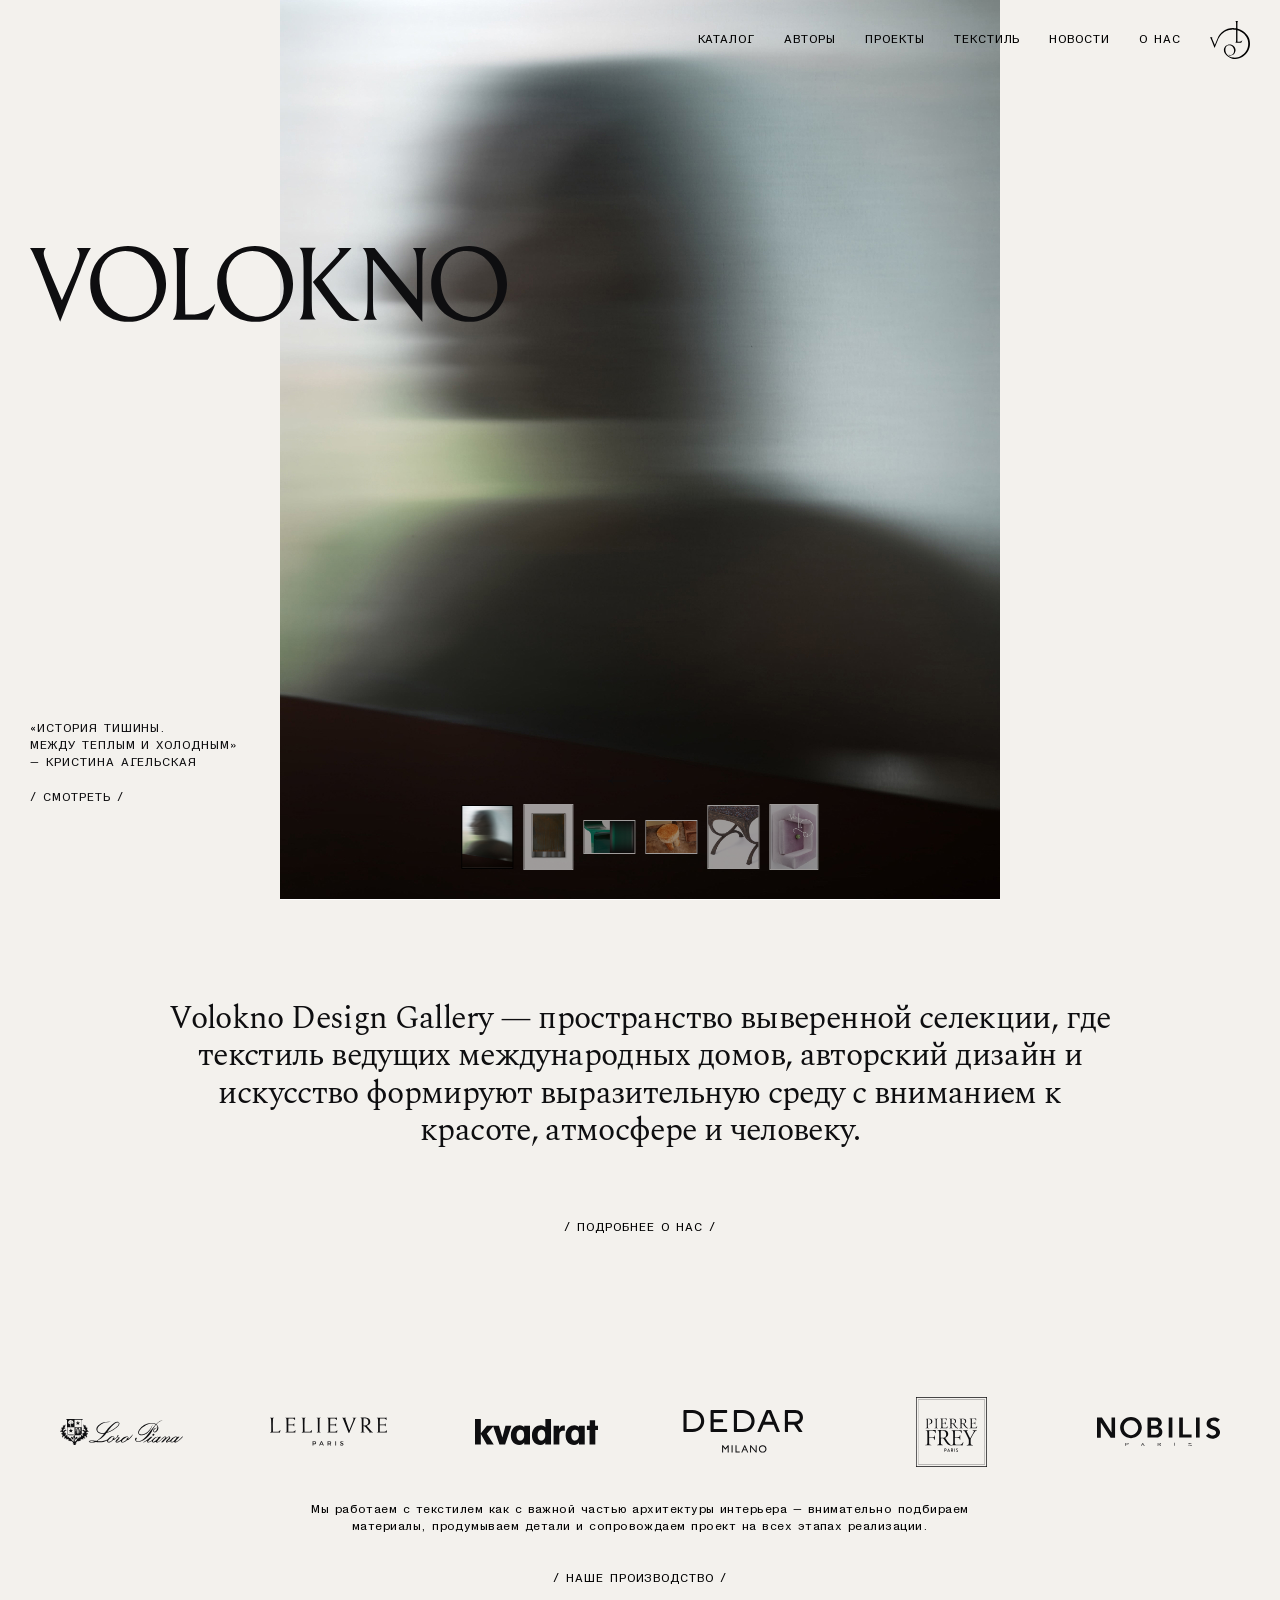
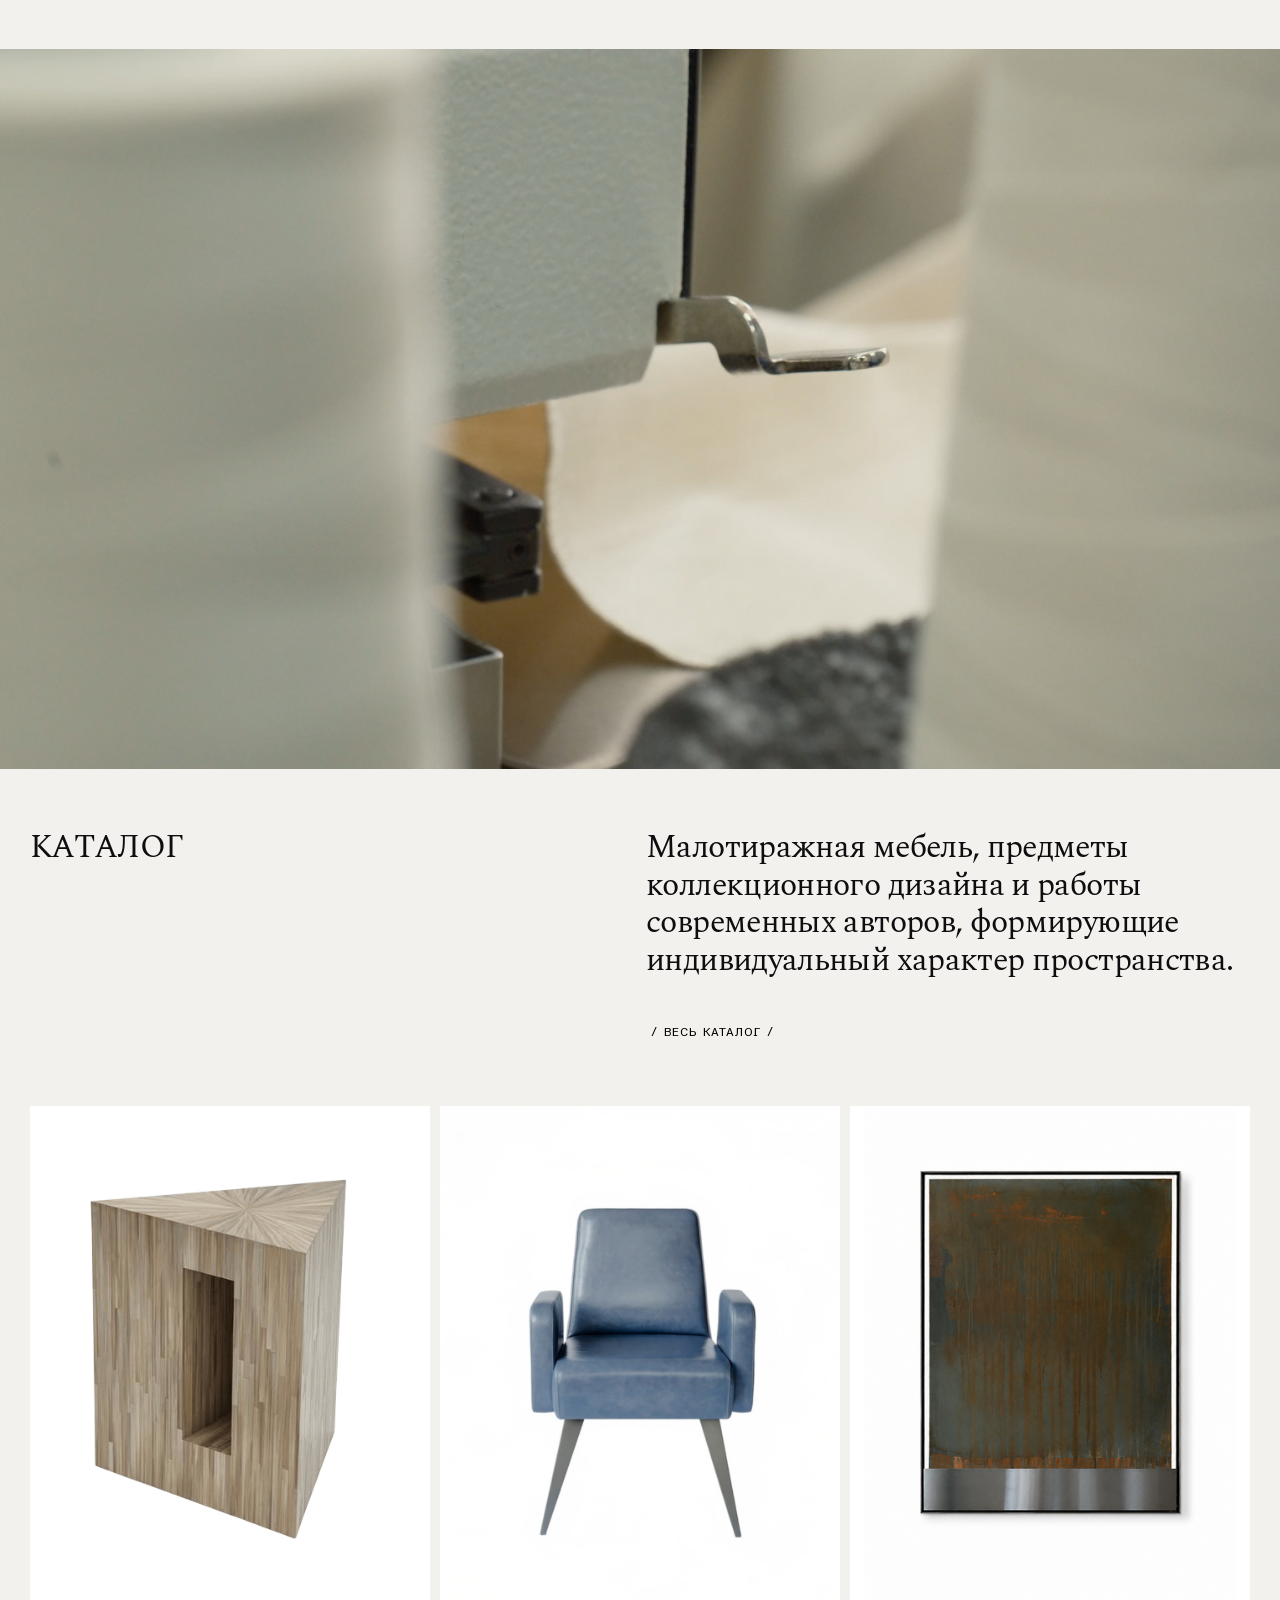
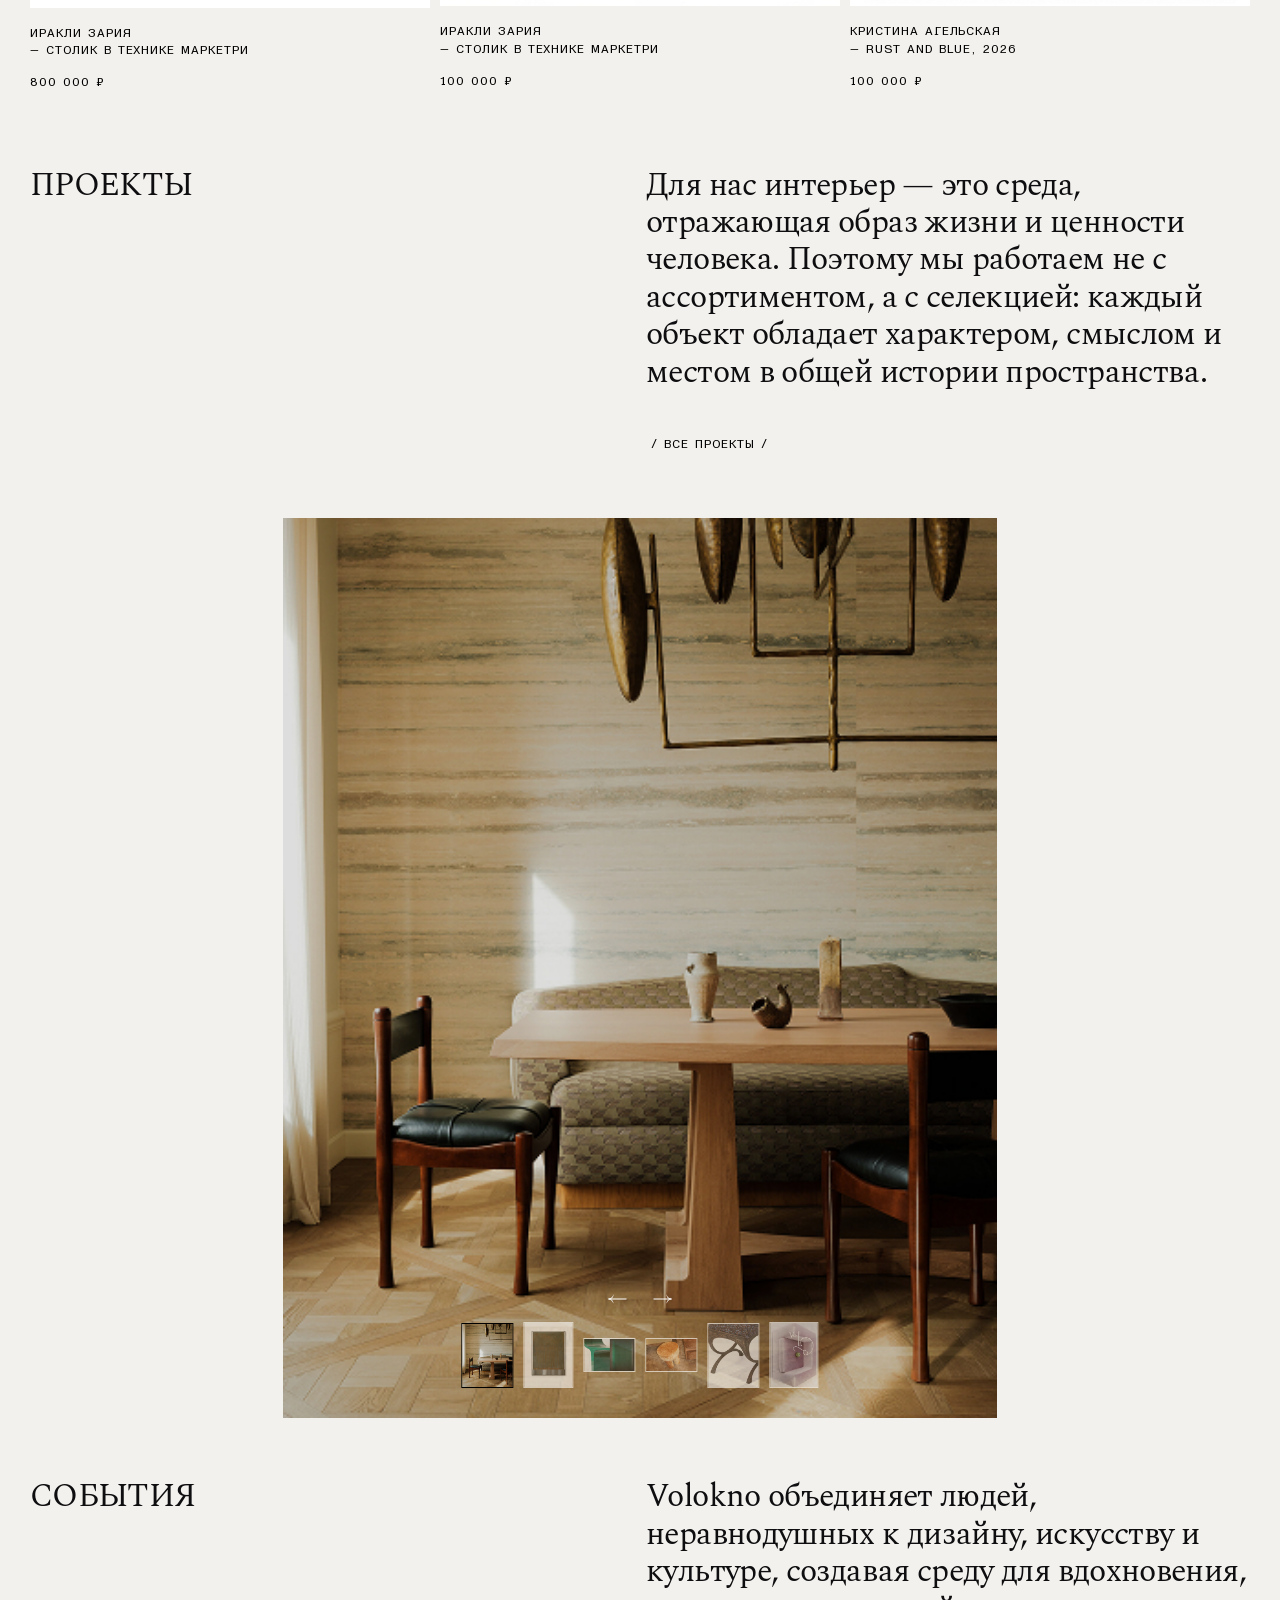
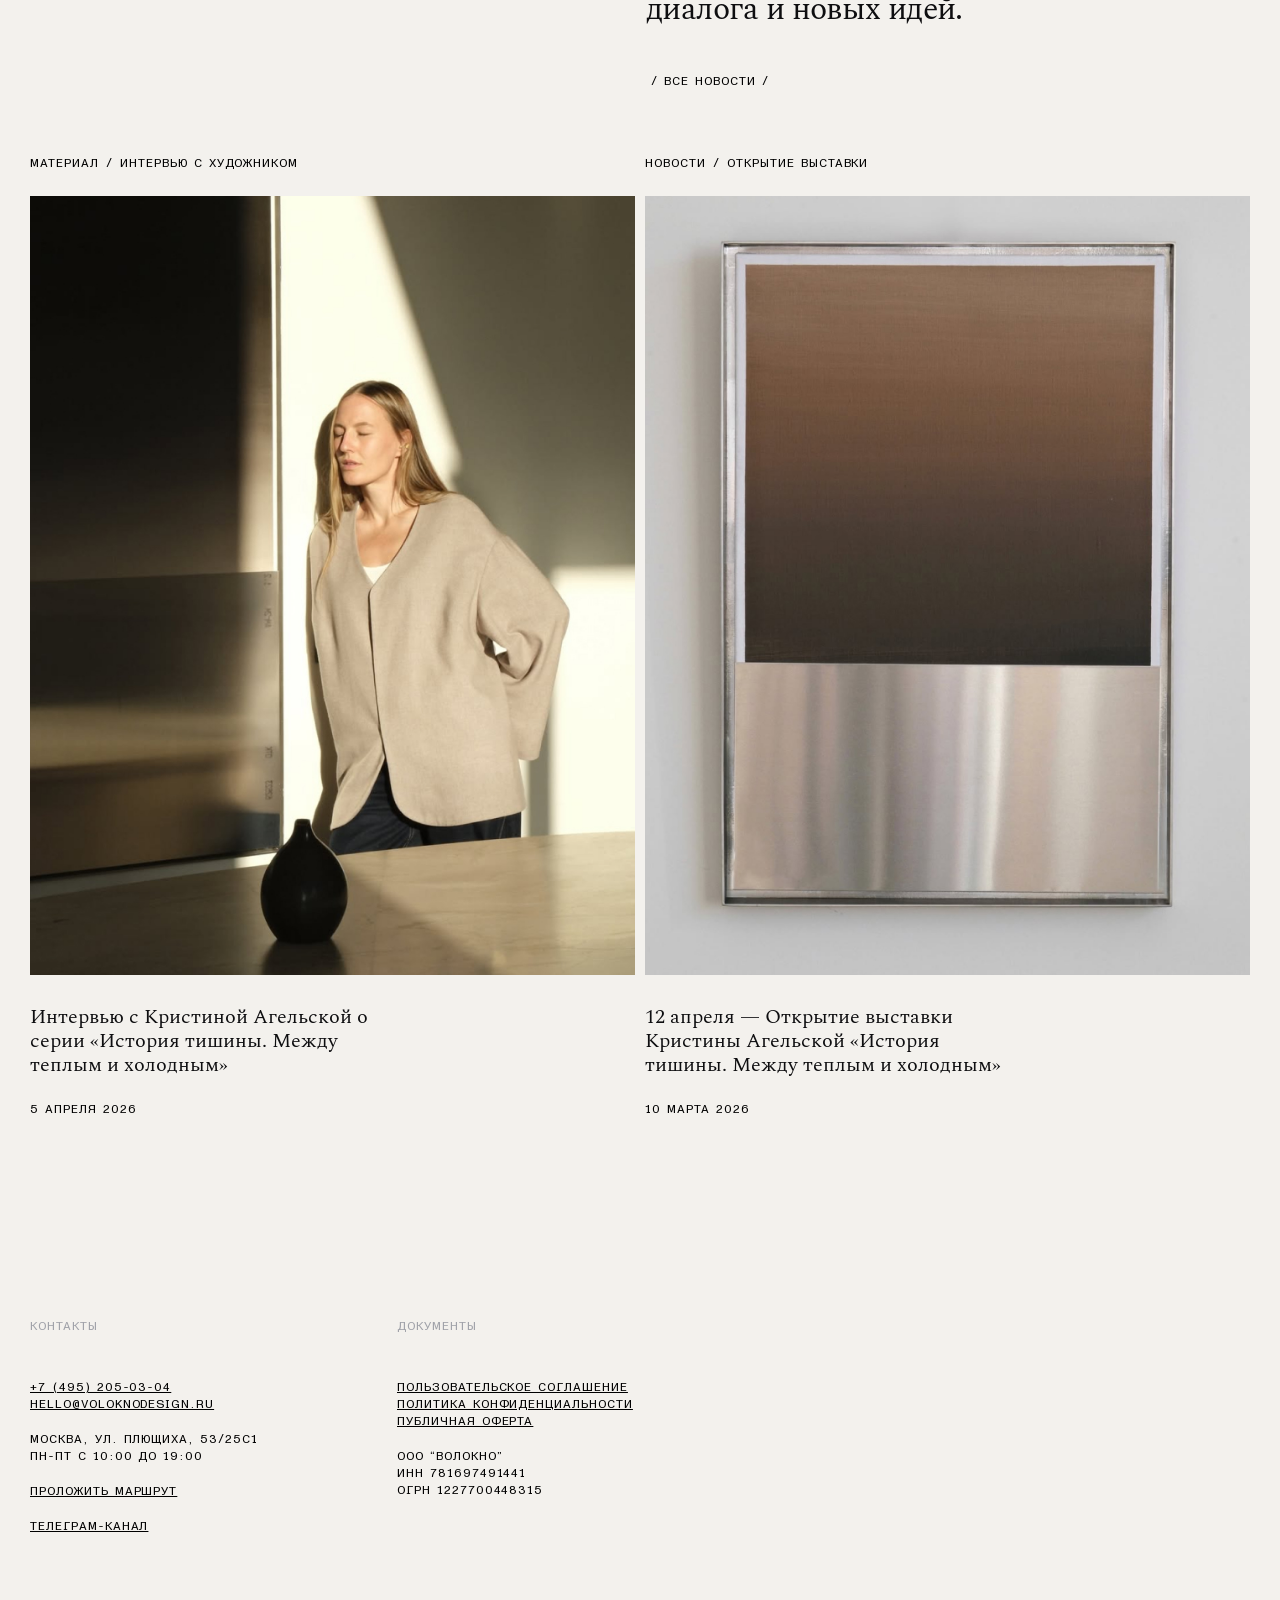
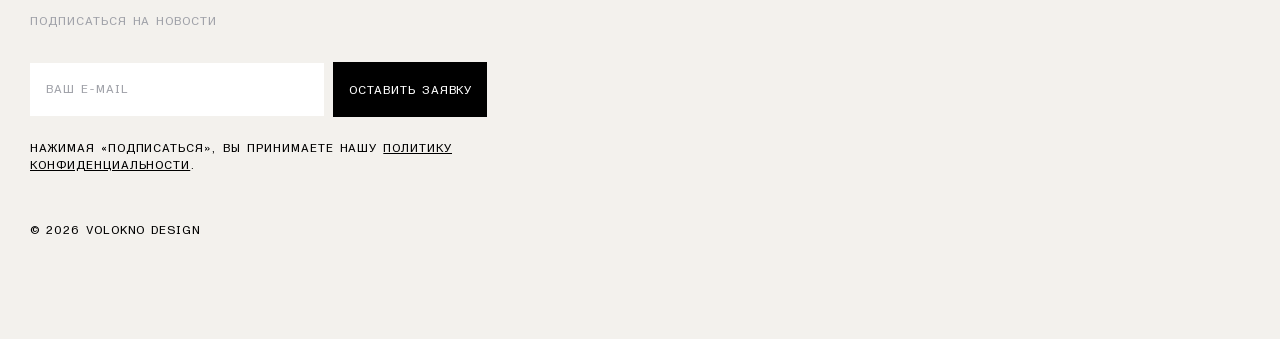
==== commit f2bf57d2: "2 stage ver.4" ====
--- a/index.html
+++ b/index.html
@@ -5,11 +5,11 @@
     <meta http-equiv="X-UA-Compatible" content="IE=edge">
     <meta name="viewport" content="width=device-width, initial-scale=1.0">
     <title>Главная страница</title>
-    <link rel="stylesheet" href="css/styles.min.css">
+    <link rel="stylesheet" href="css/styles.min.css?ver=1.5">
     <script src="js/jquery-3.6.0.min.js" defer></script>
     <script src="js/slick.min.js" defer></script>
     <script src="js/jquery.maskedinput.min.js" defer></script>
-    <script src="js/scripts.js" defer></script>
+    <script src="js/scripts.js?ver=1.5" defer></script>
 </head>
 <body>
     <header class="main-header">
@@ -336,7 +336,7 @@
                         <a href="mailto:hello@voloknodesign.ru">hello@voloknodesign.ru</a>
                     </p>
                     <p>
-                        Москва, ул. Плющиха, 53/25с1 <br class="hidden-desktop"> этаж 1, <br class="hidden-mobile">
+                        Москва, ул. Плющиха, 53/25с1 <br>
                         пн-пт с 10:00 до 19:00
                     </p>
                     <p>
--- a/css/styles.min.css
+++ b/css/styles.min.css
@@ -1 +1 @@
-html,body,div,span,applet,object,iframe,h1,h2,h3,h4,h5,h6,p,blockquote,pre,a,abbr,acronym,address,big,cite,code,del,dfn,em,img,ins,kbd,q,s,samp,small,strike,strong,sub,sup,tt,var,b,u,i,center,dl,dt,dd,ol,ul,li,fieldset,form,label,legend,button,table,caption,tbody,tfoot,thead,tr,th,td,article,aside,canvas,details,embed,figure,figcaption,footer,header,hgroup,menu,nav,output,ruby,section,summary,time,mark,audio,video{box-sizing:border-box;margin:0;padding:0;border:0;font-size:100%;font:inherit;vertical-align:top}strong{font-weight:bold}article,aside,details,figcaption,figure,footer,header,hgroup,menu,nav,section{display:block}body{line-height:1}ol,ul{list-style:none}blockquote,q{quotes:none}blockquote:before,blockquote:after,q:before,q:after{content:"";content:none}table{border-collapse:collapse;border-spacing:0}input[type=text],input[type=email],input[type=tel],input[type=password],input[type=number],textarea{box-sizing:border-box;text-indent:0;background:rgba(0,0,0,0);box-shadow:none;border-radius:0;outline:0}button,input[type=submit]{box-sizing:border-box;border:none;border-radius:0;background:rgba(0,0,0,0);cursor:pointer}img{max-width:100%}@font-face{font-family:"Monument Grotesk";src:url("../fonts/ABCMonumentGroteskCyrillicSemiMono-Regular.eot");src:url("../fonts/ABCMonumentGroteskCyrillicSemiMono-Regular.eot?#iefix") format("embedded-opentype"),url("../fonts/ABCMonumentGroteskCyrillicSemiMono-Regular.woff2") format("woff2"),url("../fonts/ABCMonumentGroteskCyrillicSemiMono-Regular.woff") format("woff"),url("../fonts/ABCMonumentGroteskCyrillicSemiMono-Regular.ttf") format("truetype"),url("../fonts/ABCMonumentGroteskCyrillicSemiMono-Regular.svg#ABCMonumentGroteskCyrillicSemiMono-Regular") format("svg");font-weight:normal;font-style:normal;font-display:swap}@font-face{font-family:"Spectral";src:url("../fonts/Spectral-Regular.eot");src:url("../fonts/Spectral-Regular.eot?#iefix") format("embedded-opentype"),url("../fonts/Spectral-Regular.woff2") format("woff2"),url("../fonts/Spectral-Regular.woff") format("woff"),url("../fonts/Spectral-Regular.ttf") format("truetype"),url("../fonts/Spectral-Regular.svg#Spectral-Regular") format("svg");font-weight:normal;font-style:normal;font-display:swap}@keyframes rotate-y{0%{transform:rotateX(0deg)}100%{transform:rotateX(180deg)}}@keyframes minicart-title{0%{transform:rotate(0deg)}50%{transform:rotate(7.75deg)}100%{transform:rotate(0deg)}}@keyframes minicart-title-mobile{0%{transform:rotate(0deg)}50%{transform:rotate(-8.71deg)}100%{transform:rotate(0deg)}}.slick-slider{position:relative;display:block;box-sizing:border-box;-webkit-touch-callout:none;-webkit-user-select:none;-khtml-user-select:none;-moz-user-select:none;-ms-user-select:none;user-select:none;-ms-touch-action:pan-y;touch-action:pan-y;-webkit-tap-highlight-color:rgba(0,0,0,0)}.slick-list{position:relative;overflow:hidden;display:block;margin:0;padding:0}.slick-list:focus{outline:none}.slick-list.dragging{cursor:pointer}.slick-slider .slick-track,.slick-slider .slick-list{-webkit-transform:translate3d(0, 0, 0);-moz-transform:translate3d(0, 0, 0);-ms-transform:translate3d(0, 0, 0);-o-transform:translate3d(0, 0, 0);transform:translate3d(0, 0, 0)}.slick-track{position:relative;left:0;top:0;display:block;margin-left:auto;margin-right:auto}.slick-track:before,.slick-track:after{content:"";display:table}.slick-track:after{clear:both}.slick-loading .slick-track{visibility:hidden}.slick-slide{float:left;height:100%;min-height:1px}[dir=rtl] .slick-slide{float:right}.slick-slide img{display:block}.slick-slide.slick-loading img{display:none}.slick-slide{display:none}.slick-slide.dragging img{pointer-events:none}.slick-initialized .slick-slide{display:block}.slick-loading .slick-slide{visibility:hidden}.slick-vertical .slick-slide{display:block;height:auto;border:1px solid rgba(0,0,0,0)}.slick-arrow.slick-hidden{display:none}.slider-wrapper{position:relative;width:100%;min-height:900px}@media screen and (max-width: 767px){.slider-wrapper{min-height:645px}}.slider-wrapper.slider-wrapper--inner{min-height:900px}@media screen and (max-width: 767px){.slider-wrapper.slider-wrapper--inner{min-height:492px}}.slider-placeholder{display:flex;justify-content:center;align-items:center;width:100%;height:100%;background-color:#f3f1ed}@media screen and (max-width: 767px){.slider-placeholder{position:absolute;top:0;left:0;height:645px}}.slider-placeholder img{margin:0 auto;max-height:900px;width:auto;height:auto}@media screen and (max-width: 767px){.slider-placeholder img{object-fit:cover;max-height:645px;height:645px}}.slider-placeholder img.is-horizontal{object-fit:contain;height:100%}.slider-placeholder img.is-vertical{object-fit:cover}@media screen and (max-width: 767px){.slider-placeholder.slider-placeholder--inner{height:492px}}@media screen and (max-width: 767px){.slider-placeholder.slider-placeholder--inner img{height:492px}}.slider-loading{display:flex !important;flex-direction:row !important;flex-wrap:nowrap !important;overflow:hidden !important}.slider-wrapper:has(.slick-initialized) .slider-placeholder{display:none}.slick-slider{opacity:0;visibility:hidden}.slick-slider:not(.slick-initialized){overflow:hidden;flex-wrap:nowrap;height:900px}@media screen and (max-width: 767px){.slick-slider:not(.slick-initialized){height:645px}}.slick-slider.slick-initialized{opacity:1;visibility:visible;overflow:hidden;height:900px}@media screen and (max-width: 767px){.slick-slider.slick-initialized{height:645px}}.slick-slider.slick-initialized .slick-list,.slick-slider.slick-initialized .slick-track{height:100%}.slick-slider.slick-initialized .slick-slide{position:relative}.slick-slider.slick-initialized .slick-slide img{max-height:900px;width:100%;height:100%;max-width:100%}@media screen and (max-width: 767px){.slick-slider.slick-initialized .slick-slide img{width:100%;max-height:645px;height:645px}}.slick-slider.slick-initialized .slick-slide img.is-horizontal{object-fit:contain}.slick-slider.slick-initialized .slick-slide img.is-vertical{object-fit:contain}.slick-slider.inner-slider.slick-initialized{height:900px}@media screen and (max-width: 767px){.slick-slider.inner-slider.slick-initialized{height:492px}}.slick-slider.inner-slider.slick-initialized .slick-slide img{max-height:900px}@media screen and (max-width: 767px){.slick-slider.inner-slider.slick-initialized .slick-slide img{max-height:492px;height:492px}}.slick-arrow{position:absolute;bottom:104px;left:50%;z-index:10;display:block;width:30px;height:30px;padding:0;line-height:30px;border:none;background-color:rgba(0,0,0,0);cursor:pointer}@media screen and (max-width: 767px){.slick-arrow{display:none !important}}.slick-arrow.slick-prev{transform:translateX(calc(-100% - 7.5px));background-image:url("../img/slider_arrow_left.svg")}.slick-arrow.slick-next{transform:translateX(7.5px);background-image:url("../img/slider_arrow_right.svg")}.dark-bg .slick-arrow.slick-prev{background-image:url("../img/slider_arrow_left_white.svg")}.dark-bg .slick-arrow.slick-next{background-image:url("../img/slider_arrow_right_white.svg")}.slick-dots{position:absolute;left:50%;bottom:30px;z-index:10;display:flex;justify-content:center;align-items:center;gap:10px;transform:translateX(-50%)}@media screen and (max-width: 767px){.slick-dots{gap:7.5px;bottom:15px}}.slick-dots li{border:1px solid #fff;opacity:.6;transition:all ease .3s}.slick-dots li.slick-active{border-color:#000;opacity:1}.slick-dots li:only-child{display:none}.slick-dots li{cursor:pointer}.slick-dots li img{max-height:64px;max-width:50px;height:auto;width:auto}@media screen and (max-width: 767px){.slick-dots li img{max-height:47px;max-width:37px}}.block-slider.slick-slider.slick-initialized{height:900px}.block-slider.slick-slider.slick-initialized .slick-slide img{max-height:900px}.block-slider.slick-slider.slick-initialized .slick-arrow.slick-prev{background-image:url("../img/slider_arrow_left.svg")}.block-slider.slick-slider.slick-initialized .slick-arrow.slick-next{background-image:url("../img/slider_arrow_right.svg")}.authors-slider.slick-slider.slick-initialized{height:auto}.authors-slider.slick-slider .slick-arrow{left:-2px;bottom:0px}.authors-slider.slick-slider .slick-arrow.slick-prev{transform:none}.authors-slider.slick-slider .slick-arrow.slick-next{transform:translateX(45px)}.brands-slider.slick-slider.slick-initialized{height:auto}.brands-slider.slick-slider.slick-initialized .slick-track{display:flex;justify-content:start;align-items:center;gap:37px}.brands-slider.slick-slider.slick-initialized .slick-slide img{object-fit:contain;max-height:70px;height:auto}@media screen and (max-width: 767px){.brands-slider.slick-slider.slick-initialized .slick-slide img{max-width:113px;max-height:52px}}.featured-slider.slick-slider.slick-initialized{height:auto}.featured-slider.slick-slider.slick-initialized .slick-list{padding-right:10px}.featured-slider.slick-slider.slick-initialized .slick-slide{padding:0 10px 0;padding-left:0px}.featured-slider.slick-slider.slick-initialized .slick-slide img{object-fit:inherit;max-height:442px;width:100%;height:auto}.news-slider.slick-slider.slick-initialized{height:auto}.news-slider.slick-slider.slick-initialized .slick-list{padding-right:10px}.news-slider.slick-slider.slick-initialized .slick-slide{padding:0 10px 0;padding-left:0px}.news-slider.slick-slider.slick-initialized .slick-slide img{object-fit:cover;max-height:442px;width:100%;height:442px}.featured-slider.slick-slider,.news-slider.slick-slider,.featured-slider.slick-slider .slick-list,.news-slider.slick-slider .slick-list,.featured-slider.slick-slider .slick-track,.news-slider.slick-slider .slick-track,.featured-slider.slick-slider .slick-slide,.news-slider.slick-slider .slick-slide{-webkit-backface-visibility:hidden;backface-visibility:hidden;-webkit-perspective:1000px;perspective:1000px;-webkit-transform:translate3d(0, 0, 0);transform:translate3d(0, 0, 0)}html{height:calc(var(--vh, 1vh)*100)}body{position:relative;height:100%;min-width:300px;font-family:"Spectral",Garamond,serif;font-weight:normal;font-size:20px;color:#0e0e10;line-height:120%;background-color:#f3f1ed;-webkit-font-smoothing:antialiased;-moz-osx-font-smoothing:grayscale;text-rendering:optimizeLegibility}body.body-fixed{overflow:hidden;width:100%;height:100%}main,footer{clear:both}main{min-height:850px;margin-bottom:200px}@media screen and (max-width: 767px){main{margin-bottom:100px}}h1,h2,h3{font-size:32px;line-height:117%;letter-spacing:-0.02em}@media screen and (max-width: 767px){h1,h2,h3{font-size:20px;line-height:120%}}a{color:inherit;text-decoration:underline;transition:all ease .3s}a:hover{text-decoration:none}a:active{text-decoration:none;opacity:.5}.link{font-family:"Monument Grotesk",Arial,sans-serif;font-weight:normal;font-size:12px;color:#000;line-height:142%;letter-spacing:.08em;text-transform:uppercase}@media screen and (max-width: 767px){.link{font-size:10px;letter-spacing:.1em}}.link{text-decoration:none;transition:all ease .3s}.link:before{content:"/ ";transition:all ease .3s}.link:after{content:" /";transition:all ease .3s}.link:hover:before,.link:hover:after{opacity:0}.link:active{opacity:.5}.link:active:before,.link:active:after{opacity:0}.link.padded{display:inline-block;padding:5px 5px}@media screen and (max-width: 767px){.link.padded{padding:6px 5px}}.link.padded-desktop{display:inline-block}@media screen and (min-width: 768px){.link.padded-desktop{padding:5px 5px}}.link.padded-mobile{display:inline-block}@media screen and (max-width: 767px){.link.padded-mobile{padding:6px 5px}}input[type=text],input[type=email],input[type=tel],input[type=password],input[type=number]{height:53px;padding:0 15px;color:#0e0e10;line-height:53px;border:1px solid rgba(0,0,0,0);background-color:#fff;transition:all ease .3s}@media screen and (max-width: 767px){input[type=text],input[type=email],input[type=tel],input[type=password],input[type=number]{height:50px;line-height:50px}}input[type=text]::placeholder,input[type=text]::-webkit-input-placeholder,input[type=email]::placeholder,input[type=email]::-webkit-input-placeholder,input[type=tel]::placeholder,input[type=tel]::-webkit-input-placeholder,input[type=password]::placeholder,input[type=password]::-webkit-input-placeholder,input[type=number]::placeholder,input[type=number]::-webkit-input-placeholder{color:#a0a2a9;opacity:1}input[type=text]:focus,input[type=email]:focus,input[type=tel]:focus,input[type=password]:focus,input[type=number]:focus{border-color:#0e0e10}input[type=text].error,input[type=email].error,input[type=tel].error,input[type=password].error,input[type=number].error{color:#a63838;border-color:#a63838}input,select,textarea,button,.button{font-family:"Monument Grotesk",Arial,sans-serif;font-weight:normal;font-size:12px;color:#000;line-height:142%;letter-spacing:.08em;text-transform:uppercase}@media screen and (max-width: 767px){input,select,textarea,button,.button{font-size:10px;letter-spacing:.1em}}input,select,textarea,button,.button{outline:none}textarea{height:auto;resize:none}input[type=checkbox],input[type=radio],label{margin:0;cursor:pointer}input[type=checkbox]{display:none}input[type=checkbox]+i{display:block;width:14px;height:14px;margin-right:10px;cursor:pointer;background-repeat:no-repeat;background-position:center center;background-size:auto;background-image:url("../img/checkbox_empty.svg")}input[type=checkbox]:checked+i{background-image:url("../img/checkbox_full.svg")}input[type=submit],button,.button{display:inline-block;height:55px;padding:0 30px;line-height:55px;color:#fff;border:1px solid rgba(0,0,0,0);background-color:#000;cursor:pointer;transition:all ease .3s}@media screen and (max-width: 767px){input[type=submit],button,.button{height:50px;line-height:50px}}input[type=submit]:hover,button:hover,.button:hover{background-color:#1e1d1f}input[type=submit]:active,button:active,.button:active{background-color:#2c2b2e}input[type=submit].button--white,button.button--white,.button.button--white{color:#000;background-color:#fff}input[type=submit].button--white:hover,button.button--white:hover,.button.button--white:hover{background-color:#ebeae8}input[type=submit].button--white:active,button.button--white:active,.button.button--white:active{background-color:#dbd9d6}input[type=submit].button--transparent,button.button--transparent,.button.button--transparent{color:#0e0e10;background-color:rgba(0,0,0,0)}input[type=submit].button--transparent:hover,button.button--transparent:hover,.button.button--transparent:hover{background-color:rgba(14,14,16,.06)}input[type=submit].button--transparent:active,button.button--transparent:active,.button.button--transparent:active{background-color:rgba(14,14,16,.12)}input[type=submit].button--bordered,button.button--bordered,.button.button--bordered{border-color:#000}input::-webkit-outer-spin-button,input::-webkit-inner-spin-button{-webkit-appearance:none}label[for]{display:block;margin-bottom:7px;color:#0e0e10;letter-spacing:.05em;opacity:.6}label[for]+input,label[for]+select,label[for]+textarea{width:100%;margin-bottom:30px}@media screen and (max-width: 767px){.hidden-mobile{display:none !important}}.hidden-desktop{display:none !important}@media screen and (max-width: 767px){.hidden-desktop{display:inherit !important}}.hidden{display:none !important}.invisible{opacity:0;visibility:hidden}.highlighted{color:#e9b910}.loading{position:relative}.loading:after{content:"";display:block;position:absolute;top:0;left:0;width:100%;height:100%;z-index:1000;background:hsla(0,0%,100%,.7)}.main-header{position:absolute;top:0;left:0;z-index:100;width:100%;padding:21px 30px 0}.main-header .main-header__logo{position:absolute;top:246px;left:30px;display:block;width:477px;height:76px;background-repeat:no-repeat;background-position:center center;background-size:contain;background-image:url("../img/logo_black.svg")}@media screen and (max-width: 767px){.main-header .main-header__logo{top:265px;left:20px;width:250px;height:40px}}.main-header .main-header__menu{position:relative;font-family:"Monument Grotesk",Arial,sans-serif;font-weight:normal;font-size:12px;color:#000;line-height:142%;letter-spacing:.08em;text-transform:uppercase}@media screen and (max-width: 767px){.main-header .main-header__menu{font-size:10px;letter-spacing:.1em}}@media screen and (max-width: 767px){.main-header .main-header__menu{display:none}}.main-header .main-header__menu ul{display:flex;justify-content:end;align-items:end;gap:29px;padding:10px 69px 0 0}.main-header .main-header__menu ul li a{text-decoration:none;border-bottom:1px solid rgba(0,0,0,0)}.main-header .main-header__menu ul li a:hover{border-color:#000}.main-header .main-header__menu .main-header__menu__symbol{position:absolute;top:0;right:0;display:block;width:40px;height:38px;background-repeat:no-repeat;background-position:center center;background-size:auto;background-image:url("../img/symbol_black.svg")}.main-header .main-header__mobile-header{position:absolute;top:59px;left:10px;display:flex;justify-content:space-between;align-items:center;width:calc(100% - 20px);padding:8px 10px;transition:all ease .3s}@media screen and (min-width: 768px){.main-header .main-header__mobile-header{display:none}}.main-header .main-header__mobile-header .main-header__mobile-header__symbol{width:34px;height:32px;background-repeat:no-repeat;background-position:center center;background-size:auto;background-image:url("../img/symbol_mob_black.svg")}.main-header .main-header__mobile-header .main-header__mobile-header__burger{width:38px;height:38px;background-repeat:no-repeat;background-position:center center;background-size:auto;background-image:url("../img/mobmenu_black.svg");cursor:pointer}.main-header .main-header__mobile-menu{position:fixed;top:0;left:0;width:100%;height:100%;background:#fff;z-index:300;opacity:0;visibility:hidden;transform:translateY(20px);transition:opacity .3s ease,visibility .3s ease,transform .3s ease}.main-header .main-header__mobile-menu.is-open{opacity:1;visibility:visible;transform:translateY(0)}@media screen and (min-width: 768px){.main-header .main-header__mobile-menu{display:none}}.main-header .main-header__mobile-menu .main-header__mobile-menu__header{position:relative;display:flex;justify-content:space-between;align-items:center;padding:5px 12px 5px 10px}.main-header .main-header__mobile-menu .main-header__mobile-menu__header .main-header__mobile-menu__header__symbol{width:34px;height:32px;background-repeat:no-repeat;background-position:center center;background-size:auto;background-image:url("../img/symbol_mob_black.svg")}.main-header .main-header__mobile-menu .main-header__mobile-menu__header .main-header__mobile-menu__header__close{width:38px;height:38px;background-repeat:no-repeat;background-position:center center;background-size:auto;background-image:url("../img/mobmenu_close.svg");cursor:pointer}.main-header .main-header__mobile-menu .main-header__mobile-menu__body{display:flex;justify-content:space-between;align-items:center;flex-direction:column;height:calc(100% - 48px);gap:50px;font-family:"Monument Grotesk",Arial,sans-serif;font-weight:normal;font-size:12px;color:#000;line-height:142%;letter-spacing:.08em;text-transform:uppercase}@media screen and (max-width: 767px){.main-header .main-header__mobile-menu .main-header__mobile-menu__body{font-size:10px;letter-spacing:.1em}}@media screen and (max-width: 767px){.main-header .main-header__mobile-menu .main-header__mobile-menu__body{font-size:12px;letter-spacing:.08em}}.main-header .main-header__mobile-menu .main-header__mobile-menu__body .main-header__mobile-menu__body__items{margin-top:42px;text-align:center}.main-header .main-header__mobile-menu .main-header__mobile-menu__body .main-header__mobile-menu__body__items ul li{margin-bottom:10px}.main-header .main-header__mobile-menu .main-header__mobile-menu__body .main-header__mobile-menu__body__items ul li a{text-decoration:none}.main-header .main-header__mobile-menu .main-header__mobile-menu__body .main-header__mobile-menu__body__contacts{max-width:210px;margin-bottom:24px;text-align:center}.main-header .main-header__mobile-menu .main-header__mobile-menu__body .main-header__mobile-menu__body__contacts p{margin-bottom:1.4em}.main-header .main-header__mobile-menu .main-header__mobile-menu__body .main-header__mobile-menu__body__contacts p:last-child{margin-bottom:0}.main-footer{padding:0 30px 100px;font-family:"Monument Grotesk",Arial,sans-serif;font-weight:normal;font-size:12px;color:#000;line-height:142%;letter-spacing:.08em;text-transform:uppercase}@media screen and (max-width: 767px){.main-footer{font-size:10px;letter-spacing:.1em}}@media screen and (max-width: 767px){.main-footer{position:relative;padding:32px 20px 30px;color:#fff;background-color:#000}.main-footer:after{content:"";position:absolute;bottom:253px;right:47px;width:130px;height:258px;background-repeat:no-repeat;background-position:center center;background-size:auto;background-image:url("../img/symbol_footer.svg")}}.main-footer .main-footer__blocks{display:flex;justify-content:start;align-items:start;flex-wrap:wrap;gap:78px 137px;max-width:620px;margin-bottom:48px}@media screen and (max-width: 767px){.main-footer .main-footer__blocks{gap:50px 0;max-width:100%}}.main-footer .main-footer__block.main-footer__block--contacts{width:230px}@media screen and (max-width: 767px){.main-footer .main-footer__block.main-footer__block--contacts{order:2;width:100%;font-size:12px;line-height:140%}}.main-footer .main-footer__block.main-footer__block--documents{width:250px}@media screen and (max-width: 767px){.main-footer .main-footer__block.main-footer__block--documents{order:3;width:100%;font-size:12px;line-height:140%}.main-footer .main-footer__block.main-footer__block--documents .main-footer__block__title{display:none}}.main-footer .main-footer__block.main-footer__block--newsletter{width:100%}@media screen and (max-width: 767px){.main-footer .main-footer__block.main-footer__block--newsletter{order:1;width:100%;margin-bottom:134px}}.main-footer .main-footer__block.main-footer__block--newsletter .main-footer__block__title{margin-bottom:32px}@media screen and (max-width: 767px){.main-footer .main-footer__block.main-footer__block--newsletter .main-footer__block__title{margin-bottom:18px}}.main-footer .main-footer__block .main-footer__block__title{margin-bottom:44px;color:#a0a2a9}@media screen and (max-width: 767px){.main-footer .main-footer__block .main-footer__block__title{margin-bottom:20px;color:#fff}}.main-footer .main-footer__block .main-footer__block__body p{margin-bottom:1.5em}.main-footer .main-footer__block .main-footer__block__body p:last-of-type{margin-bottom:0}body.top-spaced main{padding-top:430px}@media screen and (max-width: 767px){body.top-spaced main{padding-top:323px}}@media screen and (max-width: 767px){body.dark-bg .main-header .main-header__logo{background-image:url("../img/logo_white.svg")}body.dark-bg .main-header .main-header__mobile-header .main-header__mobile-header__symbol{background-image:url("../img/symbol_mob_white.svg")}body.dark-bg .main-header .main-header__mobile-header .main-header__mobile-header__burger{background-image:url("../img/mobmenu_white.svg")}body.dark-bg .main-slider .main-slider__slide .main-slider__slide__desc{color:#fff}body.dark-bg .main-slider .main-slider__slide .main-slider__slide__desc a{color:#fff}}@media screen and (max-width: 767px){body.header-fixed .main-header__mobile-header,body.header-fixed.dark-bg .main-header__mobile-header{position:fixed;background:#fff}body.header-fixed .main-header__mobile-header .main-header__mobile-header__symbol,body.header-fixed.dark-bg .main-header__mobile-header .main-header__mobile-header__symbol{background-image:url("../img/symbol_mob_black.svg")}body.header-fixed .main-header__mobile-header .main-header__mobile-header__burger,body.header-fixed.dark-bg .main-header__mobile-header .main-header__mobile-header__burger{background-image:url("../img/mobmenu_black.svg")}}@media screen and (max-width: 767px){body.no-logo-mobile .main-header .main-header__logo{display:none}}.volblock--text-center{padding:100px 100px 106px}@media screen and (max-width: 767px){.volblock--text-center{padding:60px 20px}}.volblock--text-center .volblock--text-center__main{max-width:947px;margin:0 auto;font-size:32px;line-height:117%;letter-spacing:-0.02em}@media screen and (max-width: 767px){.volblock--text-center .volblock--text-center__main{font-size:20px;line-height:120%}}.volblock--text-center .volblock--text-center__main{text-align:center}.volblock--text-center .volblock--text-center__link{display:flex;justify-content:center;align-items:center;margin:64px 0 0}@media screen and (max-width: 767px){.volblock--text-center .volblock--text-center__link{margin-top:30px}}.volblock--text-center.volblock--text-center-margin{padding:0;margin:120px 0 100px}@media screen and (max-width: 767px){.volblock--text-center.volblock--text-center-margin{padding:0;margin:30px 20px}}.volblock--text-medium{margin-bottom:32px;font-size:32px;line-height:117%;letter-spacing:-0.02em}@media screen and (max-width: 767px){.volblock--text-medium{font-size:20px;line-height:120%}}.volblock--text-small{max-width:480px;margin-bottom:32px;font-family:"Monument Grotesk",Arial,sans-serif;font-weight:normal;font-size:12px;color:#000;line-height:142%;letter-spacing:.08em;text-transform:uppercase}@media screen and (max-width: 767px){.volblock--text-small{font-size:10px;letter-spacing:.1em}}.volblock--text-small{letter-spacing:.04em;text-transform:none}.volblock--text-small p{margin-bottom:1.5em}.volblock--text-small p:last-child{margin-bottom:0}.volblock--text-spaced{display:flex;justify-content:space-between;align-items:start;padding:60px 30px 60px}@media screen and (max-width: 767px){.volblock--text-spaced{display:block;padding:30px 20px}}.volblock--text-spaced .volblock--text-spaced__title{width:50.5%;padding-right:20px;font-size:32px;line-height:117%;letter-spacing:-0.02em}@media screen and (max-width: 767px){.volblock--text-spaced .volblock--text-spaced__title{font-size:20px;line-height:120%}}.volblock--text-spaced .volblock--text-spaced__title{text-transform:uppercase}@media screen and (max-width: 767px){.volblock--text-spaced .volblock--text-spaced__title{width:100%;padding-right:0;margin-bottom:20px}}.volblock--text-spaced .volblock--text-spaced__title i{display:block;font-family:"Monument Grotesk",Arial,sans-serif;font-weight:normal;font-size:12px;color:#000;line-height:142%;letter-spacing:.08em;text-transform:uppercase}@media screen and (max-width: 767px){.volblock--text-spaced .volblock--text-spaced__title i{font-size:10px;letter-spacing:.1em}}.volblock--text-spaced .volblock--text-spaced__title i{margin-bottom:20px;font-style:normal}@media screen and (max-width: 767px){.volblock--text-spaced .volblock--text-spaced__title i{margin-bottom:20px}}.volblock--text-spaced .volblock--text-spaced__title span{display:block;max-width:465px}@media screen and (max-width: 767px){.volblock--text-spaced .volblock--text-spaced__title span{max-width:100%}}.volblock--text-spaced .volblock--text-spaced__main{width:49.5%}@media screen and (max-width: 767px){.volblock--text-spaced .volblock--text-spaced__main{width:100%}}.volblock--text-spaced .volblock--text-spaced__main p{font-size:32px;line-height:117%;letter-spacing:-0.02em}@media screen and (max-width: 767px){.volblock--text-spaced .volblock--text-spaced__main p{font-size:20px;line-height:120%}}.volblock--text-spaced .volblock--text-spaced__main.volblock--text-spaced__main-md p{max-width:597px;font-size:20px;line-height:120%;letter-spacing:0em;line-height:140%;letter-spacing:-0.02em}@media screen and (max-width: 767px){.volblock--text-spaced .volblock--text-spaced__main.volblock--text-spaced__main-md p{max-width:100%;line-height:120%}}.volblock--text-spaced .volblock--text-spaced__main .volblock--text-spaced__main__sm{width:66.6%;margin:60px 0 100px}@media screen and (max-width: 767px){.volblock--text-spaced .volblock--text-spaced__main .volblock--text-spaced__main__sm{width:100%;margin:20px 0 0}}.volblock--text-spaced .volblock--text-spaced__main .volblock--text-spaced__main__sm p{font-family:"Monument Grotesk",Arial,sans-serif;font-weight:normal;font-size:12px;color:#000;line-height:142%;letter-spacing:.08em;text-transform:uppercase}@media screen and (max-width: 767px){.volblock--text-spaced .volblock--text-spaced__main .volblock--text-spaced__main__sm p{font-size:10px;letter-spacing:.1em}}.volblock--text-spaced .volblock--text-spaced__main .volblock--text-spaced__main__sm p{text-transform:none;letter-spacing:.04em}@media screen and (max-width: 767px){.volblock--text-spaced .volblock--text-spaced__main .volblock--text-spaced__main__sm p{letter-spacing:.06em}}.volblock--text-spaced .volblock--text-spaced__main__link{display:flex;justify-content:start;align-items:center;margin-top:40px;letter-spacing:.08em}@media screen and (max-width: 767px){.volblock--text-spaced .volblock--text-spaced__main__link{margin-top:21px}}@media screen and (max-width: 767px){.volblock--text-spaced.volblock--text-spaced-padded{padding:60px 20px 30px}}.volblock--text-spaced.volblock--text-spaced-with-sub .volblock--text-spaced__main{padding-top:32px}@media screen and (max-width: 767px){.volblock--text-spaced.volblock--text-spaced-with-sub .volblock--text-spaced__main{padding-top:0}}@media screen and (max-width: 767px){.volblock--text-spaced.volblock--text-spaced-author-desc{padding:15px 20px 30px}}.volblock--text-spaced.volblock--text-spaced-pagetitle{padding:0;margin:30px 30px 162px}@media screen and (max-width: 767px){.volblock--text-spaced.volblock--text-spaced-pagetitle{margin:30px 20px 20px}}.volblock--text-spaced.volblock--text-spaced-pagetitle-lg{display:block}.volblock--text-spaced.volblock--text-spaced-pagetitle-lg .volblock--text-spaced__title{width:58%}@media screen and (max-width: 767px){.volblock--text-spaced.volblock--text-spaced-pagetitle-lg .volblock--text-spaced__title{width:100%}}.volblock--text-spaced.volblock--text-spaced-pagetitle-lg .volblock--text-spaced__title span{max-width:100%}.volblock--text-standart{max-width:47.5%;margin:30px 30px 162px}@media screen and (max-width: 767px){.volblock--text-standart{max-width:100%;margin:30px 20px 20px}}.volblock--text-standart p{margin-bottom:1.4em;line-height:140%;letter-spacing:-0.02em}@media screen and (max-width: 767px){.volblock--text-standart p{line-height:120%}}.volblock--text-standart p:last-child{margin-bottom:0}.volblock--text-standart p i,.volblock--text-standart p em{display:inline-block;margin-right:54px;font-family:"Monument Grotesk",Arial,sans-serif;font-weight:normal;font-size:12px;color:#000;line-height:142%;letter-spacing:.08em;text-transform:uppercase}@media screen and (max-width: 767px){.volblock--text-standart p i,.volblock--text-standart p em{font-size:10px;letter-spacing:.1em}}.volblock--text-standart p i,.volblock--text-standart p em{transform:translateY(5px)}@media screen and (max-width: 767px){.volblock--text-standart p i,.volblock--text-standart p em{margin-right:19px;font-size:12px;letter-spacing:.08em;transform:translateY(5px)}}.volblock--horiz-items{font-family:"Monument Grotesk",Arial,sans-serif;font-weight:normal;font-size:12px;color:#000;line-height:142%;letter-spacing:.08em;text-transform:uppercase}@media screen and (max-width: 767px){.volblock--horiz-items{font-size:10px;letter-spacing:.1em}}.volblock--horiz-items .volblock--horiz-items__title{margin-bottom:20px}@media screen and (max-width: 767px){.volblock--horiz-items .volblock--horiz-items__title{margin-bottom:20px}}.volblock--horiz-items .volblock--horiz-items__list{display:flex;justify-content:start;align-items:start;gap:11px}@media screen and (max-width: 767px){.volblock--horiz-items .volblock--horiz-items__list{overflow-x:auto;-webkit-overflow-scrolling:touch;scrollbar-width:none;-ms-overflow-style:none}.volblock--horiz-items .volblock--horiz-items__list::-webkit-scrollbar{display:none;width:0 !important;height:0 !important}}.volblock--horiz-items .volblock--horiz-items__list .volblock--horiz-items__list__item{display:flex;justify-content:start;align-items:start;align-items:stretch;gap:10px}.volblock--horiz-items .volblock--horiz-items__list .volblock--horiz-items__list__item__pic{width:112px}.volblock--horiz-items .volblock--horiz-items__list .volblock--horiz-items__list__item__pic img{width:100%;height:auto}.volblock--horiz-items .volblock--horiz-items__list .volblock--horiz-items__list__item__info{position:relative;width:232px}@media screen and (max-width: 767px){.volblock--horiz-items .volblock--horiz-items__list .volblock--horiz-items__list__item__info{width:190px}}.volblock--horiz-items .volblock--horiz-items__list .volblock--horiz-items__list__item__info__title{margin-bottom:10px}.volblock--horiz-items .volblock--horiz-items__list .volblock--horiz-items__list__item__info__desc{max-width:224px;letter-spacing:.04em;text-transform:none}@media screen and (max-width: 767px){.volblock--horiz-items .volblock--horiz-items__list .volblock--horiz-items__list__item__info__desc{max-width:180px}}.volblock--horiz-items .volblock--horiz-items__list .volblock--horiz-items__list__item__info__link{position:absolute;left:0;bottom:0}.volblock--horiz-items.volblock--horiz-items-sm .volblock--horiz-items__list .volblock--horiz-items__list__item .volblock--horiz-items__list__item__info{width:112px}.volblock--preview{width:490px;max-width:490px;margin:0 30px 100px}@media screen and (max-width: 1099px){.volblock--preview{width:30%;min-height:auto}}@media screen and (max-width: 767px){.volblock--preview{width:100%;margin:0 0 30px;padding:10px 10px 60px 20px}}@media screen and (max-width: 767px){.volblock--preview p{letter-spacing:-0.02em;line-height:120%}}.volblock--preview span{display:inline-block;margin-right:12px;font-family:"Monument Grotesk",Arial,sans-serif;font-weight:normal;font-size:12px;color:#000;line-height:142%;letter-spacing:.08em;text-transform:uppercase}@media screen and (max-width: 767px){.volblock--preview span{font-size:10px;letter-spacing:.1em}}.volblock--preview span{transform:translateY(5px)}@media screen and (max-width: 767px){.volblock--preview span{margin-right:12px;font-size:12px;letter-spacing:.08em;transform:translateY(5px)}}@media screen and (max-width: 767px){.volblock--preview.volblock--preview-no-margin{margin-bottom:0}}.volblock--image-promo{position:relative;display:flex;justify-content:center;align-items:center;height:851px;margin-bottom:7px}@media screen and (max-width: 767px){.volblock--image-promo{display:block;height:auto}}.volblock--image-promo img{max-height:100%;width:auto}@media screen and (max-width: 767px){.volblock--image-promo img{height:645px;object-fit:cover}}.volblock--image-promo .breadcrumbs-list{position:absolute;top:auto;bottom:auto;left:30px;transform:translateY(20px)}@media screen and (max-width: 767px){.volblock--image-promo .breadcrumbs-list{position:static;margin:30px 20px 0;transform:none}}.volblock--image-promo.volblock--image-promo-project{margin-bottom:0}.volblock--image-with-caption{margin:0 30px 160px}@media screen and (max-width: 767px){.volblock--image-with-caption{margin:0 0 30px}}.volblock--image-with-caption .volblock--image-with-caption__pic{margin-bottom:24px}.volblock--image-with-caption .volblock--image-with-caption__pic>img{width:100%;height:auto}.volblock--image-with-caption .volblock--image-with-caption__text{max-width:470px;font-family:"Monument Grotesk",Arial,sans-serif;font-weight:normal;font-size:12px;color:#000;line-height:142%;letter-spacing:.08em;text-transform:uppercase}@media screen and (max-width: 767px){.volblock--image-with-caption .volblock--image-with-caption__text{font-size:10px;letter-spacing:.1em}}.volblock--image-with-caption .volblock--image-with-caption__text{text-transform:none;letter-spacing:.04em}@media screen and (max-width: 767px){.volblock--image-with-caption .volblock--image-with-caption__text{max-width:calc(100% - 40px);margin:0 20px 0}}.volblock--image-with-caption.volblock--image-with-caption-complex>*{margin-left:0;margin-right:0}@media screen and (max-width: 767px){.volblock--image-with-caption.volblock--image-with-caption-complex .volblock--image-with-caption__text{margin-left:20px;margin-right:20px}}.volblock--products .volblock--products__title{display:flex;justify-content:space-between;align-items:center;padding:0 30px 23px;font-family:"Monument Grotesk",Arial,sans-serif;font-weight:normal;font-size:12px;color:#000;line-height:142%;letter-spacing:.08em;text-transform:uppercase}@media screen and (max-width: 767px){.volblock--products .volblock--products__title{font-size:10px;letter-spacing:.1em}}@media screen and (max-width: 767px){.volblock--products .volblock--products__title{padding:20px 20px 23px}}@media screen and (max-width: 767px){.volblock--products .volblock--products__title span,.volblock--products .volblock--products__title .volblock--products__title__link-desktop{display:none}}@media screen and (min-width: 768px){.volblock--products .volblock--products__title .volblock--products__title__link-mobile{display:none}}.volblock--projects .volblock--projects__title{display:flex;justify-content:space-between;align-items:center;padding:0 30px 23px;font-family:"Monument Grotesk",Arial,sans-serif;font-weight:normal;font-size:12px;color:#000;line-height:142%;letter-spacing:.08em;text-transform:uppercase}@media screen and (max-width: 767px){.volblock--projects .volblock--projects__title{font-size:10px;letter-spacing:.1em}}@media screen and (max-width: 767px){.volblock--projects .volblock--projects__title{padding:20px 20px 23px}}@media screen and (max-width: 767px){.volblock--projects span,.volblock--projects .volblock--projects__title__link-desktop{display:none}}@media screen and (min-width: 768px){.volblock--projects .volblock--projects__title__link-mobile{display:none}}.volblock--projects .volblock--projects__desc{padding:30px 30px}.volblock--2cols{display:flex;justify-content:space-between;align-items:start;gap:13px;flex-wrap:wrap;margin:0 30px}@media screen and (max-width: 767px){.volblock--2cols{gap:0;margin:0 20px 30px}}.volblock--2cols>*{flex:0 0 calc(50% - 6.5px);margin-left:0;margin-right:0}@media screen and (max-width: 767px){.volblock--2cols>*{flex:0 0 100%}}@media screen and (max-width: 767px){.volblock--2cols .volblock--text-medium{margin-bottom:0}}.volblock--2cols .volblock--text-small:nth-child(2){margin:0 auto}@media screen and (max-width: 767px){.volblock--2cols .volblock--text-small:nth-child(2){margin:30px 0 0 0}}@media screen and (min-width: 768px){.volblock--2cols .vol-slider{max-width:calc(50% - 6.5px);width:calc(50% - 6.5px)}}@media screen and (max-width: 767px){.volblock--2cols>:nth-child(2){margin:30px 0 0 0}}.breadcrumbs-list{display:flex;justify-content:start;align-items:start;font-family:"Monument Grotesk",Arial,sans-serif;font-weight:normal;font-size:12px;color:#000;line-height:142%;letter-spacing:.08em;text-transform:uppercase}@media screen and (max-width: 767px){.breadcrumbs-list{font-size:10px;letter-spacing:.1em}}.breadcrumbs-list li{letter-spacing:.08em}.breadcrumbs-list li:after{content:"/";margin:0 .6em}.breadcrumbs-list li:last-child:after{display:none}.products-list{display:flex;justify-content:space-between;align-items:start;flex-wrap:wrap;gap:30px 10px;padding:0 30px}@media screen and (max-width: 767px){.products-list{gap:20px 5px;padding:0 20px}}.products-list .products-list__item{flex:0 0 calc(33.333% - 6.6666666667px);padding-bottom:16px}@media screen and (max-width: 767px){.products-list .products-list__item{flex:0 0 calc(50% - 2.5px);padding-bottom:0}}.products-list .products-list__item{font-family:"Monument Grotesk",Arial,sans-serif;font-weight:normal;font-size:12px;color:#000;line-height:142%;letter-spacing:.08em;text-transform:uppercase}@media screen and (max-width: 767px){.products-list .products-list__item{font-size:10px;letter-spacing:.1em}}.products-list .products-list__item .products-list__item__pic{margin-bottom:17px}@media screen and (max-width: 767px){.products-list .products-list__item .products-list__item__pic{margin-bottom:15px}}.products-list .products-list__item .products-list__item__pic img{width:100%;height:auto}.products-list .products-list__item .products-list__item__title{margin-bottom:15px}@media screen and (max-width: 767px){.products-list .products-list__item .products-list__item__title{margin-bottom:10px}}@media screen and (max-width: 767px){.products-list.products-list--featured{padding:0 0 40px 20px}.products-list.products-list--featured .products-list__item{padding:0}}.authors-list{display:flex;justify-content:space-between;align-items:start;flex-wrap:wrap;gap:17px 10px;padding:0 30px}@media screen and (max-width: 767px){.authors-list{gap:42px 0;padding:0 20px}}.authors-list .authors-list__item{flex:0 0 calc(33.333% - 6.6666666667px)}@media screen and (max-width: 767px){.authors-list .authors-list__item{flex:0 0 100%}}.authors-list .authors-list__item{font-family:"Monument Grotesk",Arial,sans-serif;font-weight:normal;font-size:12px;color:#000;line-height:142%;letter-spacing:.08em;text-transform:uppercase}@media screen and (max-width: 767px){.authors-list .authors-list__item{font-size:10px;letter-spacing:.1em}}.authors-list .authors-list__item .authors-list__item__pic{margin-bottom:17px}@media screen and (max-width: 767px){.authors-list .authors-list__item .authors-list__item__pic{margin-bottom:20px}}.authors-list .authors-list__item .authors-list__item__pic img{width:100%;height:auto}.authors-list .authors-list__item .authors-list__item__title{margin-bottom:10px}@media screen and (max-width: 767px){.authors-list .authors-list__item .authors-list__item__title{margin-bottom:20px}}.authors-list .authors-list__item .authors-list__item__desc{margin-bottom:10px;max-width:365px;text-transform:none;letter-spacing:.04em}@media screen and (max-width: 767px){.authors-list .authors-list__item .authors-list__item__desc{margin-bottom:16px;letter-spacing:.06em}}.authors-list .authors-list__item .authors-list__item__link{padding:5px 0}.news-list{display:flex;justify-content:space-between;align-items:start;flex-wrap:wrap;gap:96px 10px;padding:0 30px}@media screen and (max-width: 767px){.news-list{gap:0;padding:0 20px}}.news-list .news-list__item{flex:0 0 calc(50% - 5px)}@media screen and (max-width: 767px){.news-list .news-list__item{flex:0 0 100%;padding:30px 0}}.news-list .news-list__item .news-list__item__type{margin-bottom:24px}@media screen and (max-width: 767px){.news-list .news-list__item .news-list__item__type{margin-bottom:18px}}.news-list .news-list__item .news-list__item__pic{margin-bottom:30px}@media screen and (max-width: 767px){.news-list .news-list__item .news-list__item__pic{margin-bottom:20px}}.news-list .news-list__item .news-list__item__pic img{width:100%;height:auto}@media screen and (max-width: 767px){.news-list .news-list__item .news-list__item__pic img{width:auto;height:442px}}.news-list .news-list__item .news-list__item__title{margin-bottom:24px;max-width:356px;font-size:20px;line-height:120%;letter-spacing:0em}@media screen and (max-width: 767px){.news-list .news-list__item .news-list__item__title{margin-bottom:20px;letter-spacing:-0.02em}}.news-list .news-list__item .news-list__item__date{font-family:"Monument Grotesk",Arial,sans-serif;font-weight:normal;font-size:12px;color:#000;line-height:142%;letter-spacing:.08em;text-transform:uppercase}@media screen and (max-width: 767px){.news-list .news-list__item .news-list__item__date{font-size:10px;letter-spacing:.1em}}@media screen and (max-width: 767px){.news-list.news-list--featured{padding:30px 0 30px 20px}}@media screen and (max-width: 767px){.news-list.news-list--featured .news-list__item{flex:0 0 calc(50% - 5px)}}.projects-list .projects-list__item .projects-list__item__desc{padding:30px 30px 100px}@media screen and (max-width: 767px){.projects-list .projects-list__item .projects-list__item__desc{padding:30px 20px}}.newsletter-form{max-width:457px}@media screen and (max-width: 767px){.newsletter-form{max-width:100%}}.newsletter-form .newsletter-form__fields{display:flex;justify-content:space-between;align-items:center;gap:8px;margin-bottom:23px}@media screen and (max-width: 767px){.newsletter-form .newsletter-form__fields{display:block}}.newsletter-form .newsletter-form__fields input[type=text]{width:294px}@media screen and (max-width: 767px){.newsletter-form .newsletter-form__fields input[type=text]{width:100%}}.newsletter-form .newsletter-form__fields input[type=submit],.newsletter-form .newsletter-form__fields button{width:154px;padding:0 15px}@media screen and (max-width: 767px){.newsletter-form .newsletter-form__fields input[type=submit],.newsletter-form .newsletter-form__fields button{width:100%;border-color:#fff}}.cookies-notice{position:fixed;bottom:0;left:50%;z-index:100;width:50%;max-width:960px;padding:30px 30px 32px;font-family:"Monument Grotesk",Arial,sans-serif;font-weight:normal;font-size:12px;color:#000;line-height:142%;letter-spacing:.08em;text-transform:uppercase}@media screen and (max-width: 767px){.cookies-notice{font-size:10px;letter-spacing:.1em}}.cookies-notice{background-color:#fff}@media screen and (max-width: 767px){.cookies-notice{left:0;width:100%;max-width:100%;text-transform:none}}.cookies-notice .cookies-notice__accept{margin-top:30px}@media screen and (max-width: 767px){.cookies-notice .cookies-notice__accept{margin-top:20px;padding:0 17px;height:43px;line-height:43px}}.vol-drawer{position:fixed;top:0;left:0;width:50%;max-width:750px;height:100%;min-height:100%;padding:66px 251px 53px 60px;background-color:#fff;z-index:200;transform:translateX(-100%);transition:transform .4s cubic-bezier(0.25, 1, 0.5, 1)}@media screen and (max-width: 1499px){.vol-drawer{width:742px}}@media screen and (max-width: 767px){.vol-drawer{width:100%;padding:30px 20px;overflow-y:auto}}.vol-drawer.is-active{transform:translateX(0)}.vol-drawer-overlay{position:fixed;top:0;left:0;width:100%;height:100%;background-color:rgba(243,241,237,.8);z-index:100;opacity:0;visibility:hidden;transition:opacity .4s ease,visibility .4s ease}.vol-drawer-overlay.is-active{opacity:1;visibility:visible}[data-popup]{opacity:0;visibility:hidden;transform:translateY(20px);transition:opacity .3s ease,visibility .3s ease,transform .3s ease}[data-popup].is-open{opacity:1;visibility:visible;transform:translateY(0)}@media screen and (min-width: 768px){[data-popup=authors]{opacity:1;visibility:visible;transform:none}}.main-slider .main-slider__slide{display:flex;justify-content:center;align-items:center}.main-slider .main-slider__slide .main-slider__slide__desc{position:absolute;bottom:94px;left:30px;z-index:200;font-family:"Monument Grotesk",Arial,sans-serif;font-weight:normal;font-size:12px;color:#000;line-height:142%;letter-spacing:.08em;text-transform:uppercase}@media screen and (max-width: 767px){.main-slider .main-slider__slide .main-slider__slide__desc{font-size:10px;letter-spacing:.1em}}.main-slider .main-slider__slide .main-slider__slide__desc{color:#0e0e10}@media screen and (max-width: 767px){.main-slider .main-slider__slide .main-slider__slide__desc{bottom:115px;left:20px;width:calc(100% - 40px)}}.main-slider .main-slider__slide .main-slider__slide__desc p{margin-bottom:1.5em}.main-slider .main-slider__slide .main-slider__slide__desc a{color:#0e0e10}.home-inner-slider .home-inner-slider__slide{display:flex;justify-content:center;align-items:center}.manufacture{padding:50px 60px 57px}@media screen and (max-width: 767px){.manufacture{padding:18px 0 30px}}.manufacture .manufacture__brands{display:flex;justify-content:space-between;align-items:center}@media screen and (max-width: 767px){.manufacture .manufacture__brands{gap:37px;padding-bottom:30px}}.manufacture .manufacture__brands li{display:flex;justify-content:center;align-items:center;width:123px;height:70px}.manufacture .manufacture__brands li img{max-height:100%;height:auto;width:100%}.manufacture .manufacture__desc{margin:34px auto 0;max-width:716px;font-family:"Monument Grotesk",Arial,sans-serif;font-weight:normal;font-size:12px;color:#000;line-height:142%;letter-spacing:.08em;text-transform:uppercase}@media screen and (max-width: 767px){.manufacture .manufacture__desc{font-size:10px;letter-spacing:.1em}}.manufacture .manufacture__desc{letter-spacing:.04em;text-transform:none;text-align:center}@media screen and (max-width: 767px){.manufacture .manufacture__desc{margin:0;padding:30px 20px 30px;letter-spacing:.06em}}.manufacture .manufacture__link{display:flex;justify-content:center;align-items:center;margin:30px 0 0}@media screen and (max-width: 767px){.manufacture .manufacture__link{margin:0;padding:0 20px}}.image-block img{width:100%;height:auto}@media screen and (max-width: 767px){.image-block img{object-fit:cover;height:492px}}@media screen and (max-width: 767px){.events .events__items .events__items__list{padding-top:0;padding-bottom:0}}.catalog-promo{display:flex;justify-content:space-between;align-items:start;gap:23px;padding:0 0 76px 30px}@media screen and (max-width: 767px){.catalog-promo{display:block;padding:0}}.catalog-promo .catalog-promo__desc{width:464px;margin:0;transition:width ease .3s}@media screen and (max-width: 1099px){.catalog-promo .catalog-promo__desc{width:30%}}@media screen and (max-width: 767px){.catalog-promo .catalog-promo__desc{width:100%;padding:10px 10px 32px 20px;margin-bottom:24px}}.catalog-promo .catalog-promo__authors{position:relative;overflow:hidden;width:calc(100% - 464px);transition:width ease .3s}@media screen and (max-width: 1099px){.catalog-promo .catalog-promo__authors{width:calc(70% - 20px)}}@media screen and (max-width: 767px){.catalog-promo .catalog-promo__authors{width:100%;padding:0}}.catalog-promo .catalog-promo__authors .catalog-promo__authors__all{position:absolute;top:5px;right:39px;z-index:10;cursor:pointer}@media screen and (max-width: 767px){.catalog-promo .catalog-promo__authors .catalog-promo__authors__all{right:17px}}.catalog-promo .catalog-promo__authors .volblock--horiz-items{transform:translateY(5px)}.catalog-promo .catalog-promo__authors .volblock--horiz-items__title{margin-bottom:40px;padding-left:8px}@media screen and (max-width: 767px){.catalog-promo .catalog-promo__authors .volblock--horiz-items__title{margin-bottom:20px;padding-left:20px}}.catalog-promo .catalog-promo__authors .volblock--horiz-items__list{height:185px;padding-left:8px;gap:0}@media screen and (max-width: 767px){.catalog-promo .catalog-promo__authors .volblock--horiz-items__list{height:209px;padding-left:20px}}.catalog-promo .catalog-promo__authors .volblock--horiz-items__list .volblock--horiz-items__list__item{height:144px;margin-right:11px}.catalog-promo .catalog-promo__authors .volblock--horiz-items__list .volblock--horiz-items__list__item__info__title{margin-bottom:13px}@media screen and (max-width: 767px){.catalog-promo .catalog-promo__authors .volblock--horiz-items__list .volblock--horiz-items__list__item__info__title{margin-bottom:10px}}.catalog-promo .catalog-promo__authors .volblock--horiz-items__list .volblock--horiz-items__list__item__info__desc{max-width:216px}@media screen and (max-width: 767px){.catalog-promo .catalog-promo__authors .volblock--horiz-items__list .volblock--horiz-items__list__item__info__desc{max-width:180px;letter-spacing:.06em}}.catalog-list__filters{display:flex;justify-content:space-between;align-items:start;gap:50px;margin:0 30px 21px;font-family:"Monument Grotesk",Arial,sans-serif;font-weight:normal;font-size:12px;color:#000;line-height:142%;letter-spacing:.08em;text-transform:uppercase}@media screen and (max-width: 767px){.catalog-list__filters{font-size:10px;letter-spacing:.1em}}@media screen and (max-width: 999px){.catalog-list__filters{position:relative;justify-content:flex-start;gap:10px}}@media screen and (max-width: 767px){.catalog-list__filters{margin:0 0 42px 20px}}.catalog-list__filters .catalog-list__filters__prodtype{display:flex;justify-content:start;align-items:start;gap:30px}@media screen and (max-width: 999px){.catalog-list__filters .catalog-list__filters__prodtype{order:2;gap:10px;padding-right:20px;overflow-x:auto;-webkit-overflow-scrolling:touch;scrollbar-width:none;-ms-overflow-style:none}.catalog-list__filters .catalog-list__filters__prodtype::-webkit-scrollbar{display:none;width:0 !important;height:0 !important}}.catalog-list__filters .catalog-list__filters__prodtype li{border-bottom:1px solid rgba(0,0,0,0);white-space:nowrap;cursor:pointer}.catalog-list__filters .catalog-list__filters__prodtype li.active{border-color:inherit}.catalog-list__filters .catalog-list__filters__authors{display:flex;justify-content:start;align-items:start;gap:11px}@media screen and (max-width: 999px){.catalog-list__filters .catalog-list__filters__authors{position:static;order:1;gap:10px}.catalog-list__filters .catalog-list__filters__authors:after{content:"|"}}.catalog-list__filters .catalog-list__filters__authors .catalog-list__filters__authors__select{position:relative;width:240px}@media screen and (max-width: 999px){.catalog-list__filters .catalog-list__filters__authors .catalog-list__filters__authors__select{position:absolute;top:38px;left:-10px;width:calc(100% + 20px);height:auto;opacity:0;visibility:hidden;transform:translateY(20px);transition:opacity .3s ease,visibility .3s ease,transform .3s ease}.catalog-list__filters .catalog-list__filters__authors .catalog-list__filters__authors__select.is-open{opacity:1;visibility:visible;transform:translateY(0)}}@media screen and (max-width: 767px){.catalog-list__filters .catalog-list__filters__authors .catalog-list__filters__authors__select{top:58px;width:100%}}.catalog-list__filters .catalog-list__filters__authors .catalog-list__filters__authors__select .catalog-list__filters__authors__select__list{position:absolute;top:-7px;left:0;height:40px;overflow:hidden;transition:all ease .3s}@media screen and (max-width: 999px){.catalog-list__filters .catalog-list__filters__authors .catalog-list__filters__authors__select .catalog-list__filters__authors__select__list{position:static;height:100%}}.catalog-list__filters .catalog-list__filters__authors .catalog-list__filters__authors__select .catalog-list__filters__authors__select__list ul{width:240px;padding:0 16px;background-color:#fff}@media screen and (max-width: 999px){.catalog-list__filters .catalog-list__filters__authors .catalog-list__filters__authors__select .catalog-list__filters__authors__select__list ul{width:100%}}.catalog-list__filters .catalog-list__filters__authors .catalog-list__filters__authors__select .catalog-list__filters__authors__select__list ul li{height:40px;border-bottom:.5px solid #bfbfbf}@media screen and (max-width: 767px){.catalog-list__filters .catalog-list__filters__authors .catalog-list__filters__authors__select .catalog-list__filters__authors__select__list ul li{height:37px}}.catalog-list__filters .catalog-list__filters__authors .catalog-list__filters__authors__select .catalog-list__filters__authors__select__list ul li:last-child{border:none}.catalog-list__filters .catalog-list__filters__authors .catalog-list__filters__authors__select .catalog-list__filters__authors__select__list ul li label{display:flex;justify-content:start;align-items:center;height:100%}.catalog-list__filters .catalog-list__filters__authors .catalog-list__filters__authors__select .catalog-list__filters__authors__select__list ul li label span{height:14px;line-height:16px}.catalog-list__filters .catalog-list__filters__authors .catalog-list__filters__authors__select .catalog-list__filters__authors__select__list input[type=submit]{width:100%;height:40px;line-height:40px}@media screen and (max-width: 767px){.catalog-list__filters .catalog-list__filters__authors .catalog-list__filters__authors__select .catalog-list__filters__authors__select__list input[type=submit]{height:37px;line-height:37px;font-size:12px}}.catalog-list__filters .catalog-list__filters__authors .catalog-list__filters__authors__select .catalog-list__filters__authors__select__list:hover{height:auto;overflow:hidden}.catalog-list__filters .catalog-list__filters__authors .catalog-list__filters__authors__all{white-space:nowrap;cursor:pointer}@media screen and (max-width: 767px){.catalog-list__filters .catalog-list__filters__authors .catalog-list__filters__authors__all.active{border-bottom:1px solid}}.product-single{display:flex;justify-content:space-between;align-items:start}@media screen and (max-width: 767px){.product-single{flex-wrap:wrap}}.product-single .product-single__main{width:48.5%;padding:434px 30px 0}@media screen and (max-width: 767px){.product-single .product-single__main{order:2;width:100%;padding:30px 20px 0}}.product-single .product-single__main .product-single__main__breadcrumbs{margin-bottom:241px;font-size:10px}@media screen and (max-width: 767px){.product-single .product-single__main .product-single__main__breadcrumbs{margin-bottom:20px}}.product-single .product-single__main .product-single__main__breadcrumbs li{letter-spacing:.1em}.product-single .product-single__main .product-single__main__info{max-width:350px;margin-bottom:192px}@media screen and (max-width: 767px){.product-single .product-single__main .product-single__main__info{max-width:100%;margin-bottom:30px}}.product-single .product-single__main .product-single__main__info__author{letter-spacing:-0.02em}.product-single .product-single__main .product-single__main__info__title{margin-bottom:20px;letter-spacing:-0.02em}@media screen and (max-width: 767px){.product-single .product-single__main .product-single__main__info__title{margin-bottom:20px}}.product-single .product-single__main .product-single__main__info__price{display:flex;justify-content:start;align-items:start;gap:35px;margin-bottom:23px;font-family:"Monument Grotesk",Arial,sans-serif;font-weight:normal;font-size:12px;color:#000;line-height:142%;letter-spacing:.08em;text-transform:uppercase}@media screen and (max-width: 767px){.product-single .product-single__main .product-single__main__info__price{font-size:10px;letter-spacing:.1em}}.product-single .product-single__main .product-single__main__info__price{font-size:10px}@media screen and (max-width: 767px){.product-single .product-single__main .product-single__main__info__price{gap:32px;margin-bottom:24px}}.product-single .product-single__main .product-single__main__desc{margin-bottom:100px;max-width:474px;line-height:140%;letter-spacing:-0.02em}@media screen and (max-width: 767px){.product-single .product-single__main .product-single__main__desc{padding-top:20px;margin-bottom:60px;max-width:100%;line-height:120%}}.product-single .product-single__main .product-single__main__desc p{margin-bottom:1.3em}.product-single .product-single__main .product-single__main__desc p:last-child{margin-bottom:0}.product-single .product-single__main .product-single__main__related{margin-bottom:108px;max-width:474px}@media screen and (max-width: 767px){.product-single .product-single__main .product-single__main__related{margin-bottom:64px;max-width:100%}}.product-single .product-single__main .product-single__main__author{margin-bottom:214px;max-width:474px}@media screen and (max-width: 767px){.product-single .product-single__main .product-single__main__author{margin-bottom:32px;max-width:100%}}@media screen and (max-width: 767px){.product-single .product-single__main .product-single__main__author .volblock--horiz-items__list{gap:0}}@media screen and (max-width: 767px){.product-single .product-single__main .product-single__main__author .volblock--horiz-items__list .volblock--horiz-items__list__item__info{width:224px}}@media screen and (max-width: 767px){.product-single .product-single__main .product-single__main__author .volblock--horiz-items__list .volblock--horiz-items__list__item__info .volblock--horiz-items__list__item__info__desc{max-width:100%;letter-spacing:.06em}}@media screen and (max-width: 767px){.product-single .product-single__main .product-single__main__author .volblock--horiz-items__list .volblock--horiz-items__list__item__info .volblock--horiz-items__list__item__info__link{bottom:6px}}.product-single .product-single__main .product-single__main__info__request .button{font-size:10px}.product-single .product-single__gallery{width:51.5%}@media screen and (max-width: 767px){.product-single .product-single__gallery{order:1;width:100%}}.product-single .product-single__gallery .product-single__gallery__slide{display:flex;justify-content:center;align-items:center;background-color:#f3f1ed}.product-featured .product-featured__title{margin:0 30px 30px}@media screen and (max-width: 767px){.product-featured .product-featured__title{margin:20px 20px 24px}}@media screen and (max-width: 767px){.product-featured .product-featured__list .products-list__item .products-list__item__title{margin-bottom:14px}}.product-request{display:flex;justify-content:space-between;align-items:center;flex-direction:column;gap:50px}.product-request .product-request__form{font-family:"Monument Grotesk",Arial,sans-serif;font-weight:normal;font-size:12px;color:#000;line-height:142%;letter-spacing:.08em;text-transform:uppercase}@media screen and (max-width: 767px){.product-request .product-request__form{font-size:10px;letter-spacing:.1em}}.product-request .product-request__form input[type=text]{background-color:#f3f1ed}.product-request .product-request__form input[type=submit],.product-request .product-request__form button{width:100%}.product-request .product-request__form__consent{margin-top:52px;text-transform:none;letter-spacing:.04em}.product-request .product-request__form__success{width:100%;font-family:"Monument Grotesk",Arial,sans-serif;font-weight:normal;font-size:12px;color:#000;line-height:142%;letter-spacing:.08em;text-transform:uppercase}@media screen and (max-width: 767px){.product-request .product-request__form__success{font-size:10px;letter-spacing:.1em}}.product-request .product-request__form__success p{margin-bottom:40px}.product-request .product-request__form__success p span{text-transform:none;letter-spacing:.04em}.product-request .product-request__form__success .button{width:100%;text-align:center}@media screen and (min-width: 1921px){body{width:1920px;margin:0 auto}}.authors-preview{margin-bottom:128px}@media screen and (max-width: 767px){.authors-preview{margin-bottom:42px}}.author-events{margin-bottom:160px}@media screen and (max-width: 767px){.author-events{margin-bottom:0}}.author-products{margin-bottom:160px}@media screen and (max-width: 767px){.author-products{margin-bottom:0}}@media screen and (max-width: 767px){.news-preview{padding-bottom:30px}}/*# sourceMappingURL=styles.min.css.map */+html,body,div,span,applet,object,iframe,h1,h2,h3,h4,h5,h6,p,blockquote,pre,a,abbr,acronym,address,big,cite,code,del,dfn,em,img,ins,kbd,q,s,samp,small,strike,strong,sub,sup,tt,var,b,u,i,center,dl,dt,dd,ol,ul,li,fieldset,form,label,legend,button,table,caption,tbody,tfoot,thead,tr,th,td,article,aside,canvas,details,embed,figure,figcaption,footer,header,hgroup,menu,nav,output,ruby,section,summary,time,mark,audio,video{box-sizing:border-box;margin:0;padding:0;border:0;font-size:100%;font:inherit;vertical-align:top}strong{font-weight:bold}article,aside,details,figcaption,figure,footer,header,hgroup,menu,nav,section{display:block}body{line-height:1}ol,ul{list-style:none}blockquote,q{quotes:none}blockquote:before,blockquote:after,q:before,q:after{content:"";content:none}table{border-collapse:collapse;border-spacing:0}input[type=text],input[type=email],input[type=tel],input[type=password],input[type=number],textarea{box-sizing:border-box;text-indent:0;background:rgba(0,0,0,0);box-shadow:none;border-radius:0;outline:0}button,input[type=submit]{box-sizing:border-box;border:none;border-radius:0;background:rgba(0,0,0,0);cursor:pointer}img{max-width:100%}@font-face{font-family:"Monument Grotesk";src:url("../fonts/ABCMonumentGroteskCyrillicSemiMono-Regular.eot");src:url("../fonts/ABCMonumentGroteskCyrillicSemiMono-Regular.eot?#iefix") format("embedded-opentype"),url("../fonts/ABCMonumentGroteskCyrillicSemiMono-Regular.woff2") format("woff2"),url("../fonts/ABCMonumentGroteskCyrillicSemiMono-Regular.woff") format("woff"),url("../fonts/ABCMonumentGroteskCyrillicSemiMono-Regular.ttf") format("truetype"),url("../fonts/ABCMonumentGroteskCyrillicSemiMono-Regular.svg#ABCMonumentGroteskCyrillicSemiMono-Regular") format("svg");font-weight:normal;font-style:normal;font-display:swap}@font-face{font-family:"Spectral";src:url("../fonts/Spectral-Regular.eot");src:url("../fonts/Spectral-Regular.eot?#iefix") format("embedded-opentype"),url("../fonts/Spectral-Regular.woff2") format("woff2"),url("../fonts/Spectral-Regular.woff") format("woff"),url("../fonts/Spectral-Regular.ttf") format("truetype"),url("../fonts/Spectral-Regular.svg#Spectral-Regular") format("svg");font-weight:normal;font-style:normal;font-display:swap}@keyframes rotate-y{0%{transform:rotateX(0deg)}100%{transform:rotateX(180deg)}}@keyframes minicart-title{0%{transform:rotate(0deg)}50%{transform:rotate(7.75deg)}100%{transform:rotate(0deg)}}@keyframes minicart-title-mobile{0%{transform:rotate(0deg)}50%{transform:rotate(-8.71deg)}100%{transform:rotate(0deg)}}.slick-slider{position:relative;display:block;box-sizing:border-box;-webkit-touch-callout:none;-webkit-user-select:none;-khtml-user-select:none;-moz-user-select:none;-ms-user-select:none;user-select:none;-ms-touch-action:pan-y;touch-action:pan-y;-webkit-tap-highlight-color:rgba(0,0,0,0)}.slick-list{position:relative;overflow:hidden;display:block;margin:0;padding:0}.slick-list:focus{outline:none}.slick-list.dragging{cursor:pointer}.slick-slider .slick-track,.slick-slider .slick-list{-webkit-transform:translate3d(0, 0, 0);-moz-transform:translate3d(0, 0, 0);-ms-transform:translate3d(0, 0, 0);-o-transform:translate3d(0, 0, 0);transform:translate3d(0, 0, 0)}.slick-track{position:relative;left:0;top:0;display:block;margin-left:auto;margin-right:auto}.slick-track:before,.slick-track:after{content:"";display:table}.slick-track:after{clear:both}.slick-loading .slick-track{visibility:hidden}.slick-slide{float:left;height:100%;min-height:1px}[dir=rtl] .slick-slide{float:right}.slick-slide img{display:block}.slick-slide.slick-loading img{display:none}.slick-slide{display:none}.slick-slide.dragging img{pointer-events:none}.slick-initialized .slick-slide{display:block}.slick-loading .slick-slide{visibility:hidden}.slick-vertical .slick-slide{display:block;height:auto;border:1px solid rgba(0,0,0,0)}.slick-arrow.slick-hidden{display:none}.slider-wrapper{position:relative;width:100%;min-height:900px}@media screen and (max-width: 767px){.slider-wrapper{min-height:645px}}.slider-wrapper.slider-wrapper--inner,.slider-wrapper.slider-wrapper--block{min-height:900px}@media screen and (max-width: 767px){.slider-wrapper.slider-wrapper--inner,.slider-wrapper.slider-wrapper--block{min-height:492px}}.slider-placeholder{display:flex;justify-content:center;align-items:center;width:100%;height:100%;background-color:#f3f1ed}@media screen and (max-width: 767px){.slider-placeholder{position:absolute;top:0;left:0;height:645px}}.slider-placeholder img{margin:0 auto;max-height:900px;width:auto;height:auto}@media screen and (max-width: 767px){.slider-placeholder img{object-fit:cover;max-height:645px;height:645px}}.slider-placeholder img.is-horizontal{object-fit:contain;height:100%}.slider-placeholder img.is-vertical{object-fit:cover}@media screen and (max-width: 767px){.slider-placeholder.slider-placeholder--inner{height:492px}}@media screen and (max-width: 767px){.slider-placeholder.slider-placeholder--inner img{height:492px}}.slider-loading{display:flex !important;flex-direction:row !important;flex-wrap:nowrap !important;overflow:hidden !important}.slider-wrapper:has(.slick-initialized) .slider-placeholder{display:none}.slick-slider{opacity:0;visibility:hidden}.slick-slider:not(.slick-initialized){overflow:hidden;flex-wrap:nowrap;height:900px}@media screen and (max-width: 767px){.slick-slider:not(.slick-initialized){height:645px}}.slick-slider.slick-initialized{opacity:1;visibility:visible;overflow:hidden;height:900px}@media screen and (max-width: 767px){.slick-slider.slick-initialized{height:645px}}.slick-slider.slick-initialized .slick-list,.slick-slider.slick-initialized .slick-track{height:100%}.slick-slider.slick-initialized .slick-slide{position:relative}.slick-slider.slick-initialized .slick-slide img{max-height:900px;width:100%;height:100%;max-width:100%}@media screen and (max-width: 767px){.slick-slider.slick-initialized .slick-slide img{width:100%;max-height:645px;height:645px}}.slick-slider.slick-initialized .slick-slide img.is-horizontal{object-fit:contain}.slick-slider.slick-initialized .slick-slide img.is-vertical{object-fit:contain}@media screen and (max-width: 767px){.slick-slider.slick-initialized .slick-slide img.is-vertical{object-fit:cover}}.slick-slider.inner-slider.slick-initialized{height:900px}@media screen and (max-width: 767px){.slick-slider.inner-slider.slick-initialized{height:492px}}.slick-slider.inner-slider.slick-initialized .slick-slide img{max-height:900px}@media screen and (max-width: 767px){.slick-slider.inner-slider.slick-initialized .slick-slide img{max-height:492px;height:492px}}.slick-arrow{position:absolute;bottom:104px;left:50%;z-index:10;display:block;width:30px;height:30px;padding:0;line-height:30px;border:none;background-color:rgba(0,0,0,0);cursor:pointer}@media screen and (max-width: 767px){.slick-arrow{display:none !important}}.slick-arrow.slick-prev{transform:translateX(calc(-100% - 7.5px));background-image:url("../img/slider_arrow_left.svg")}.slick-arrow.slick-next{transform:translateX(7.5px);background-image:url("../img/slider_arrow_right.svg")}.inner-slider.dark-bg .slick-arrow.slick-prev,.block-slider.dark-bg .slick-arrow.slick-prev{background-image:url("../img/slider_arrow_left_white.svg")}.inner-slider.dark-bg .slick-arrow.slick-next,.block-slider.dark-bg .slick-arrow.slick-next{background-image:url("../img/slider_arrow_right_white.svg")}.slick-dots{position:absolute;left:50%;bottom:30px;z-index:10;display:flex;justify-content:center;align-items:center;gap:10px;transform:translateX(-50%)}@media screen and (max-width: 767px){.slick-dots{gap:7.5px;bottom:15px}}.slick-dots li{border:1px solid #fff;opacity:.6;transition:all ease .3s}.slick-dots li.slick-active{border-color:#000;opacity:1}.slick-dots li:only-child{display:none}.slick-dots li{cursor:pointer}.slick-dots li img{max-height:64px;max-width:50px;height:auto;width:auto}@media screen and (max-width: 767px){.slick-dots li img{max-height:47px;max-width:37px}}.block-slider.slick-slider.slick-initialized{height:900px}@media screen and (max-width: 767px){.block-slider.slick-slider.slick-initialized{height:492px}}.block-slider.slick-slider.slick-initialized .slick-slide img{max-height:900px}@media screen and (max-width: 767px){.block-slider.slick-slider.slick-initialized .slick-slide img{max-height:492px}}.block-slider.slick-slider.slick-initialized .slick-arrow.slick-prev{background-image:url("../img/slider_arrow_left.svg")}.block-slider.slick-slider.slick-initialized .slick-arrow.slick-next{background-image:url("../img/slider_arrow_right.svg")}.authors-slider.slick-slider.slick-initialized{height:auto}.authors-slider.slick-slider .slick-arrow{left:-2px;bottom:0px}.authors-slider.slick-slider .slick-arrow.slick-prev{transform:none}.authors-slider.slick-slider .slick-arrow.slick-next{transform:translateX(45px)}.brands-slider.slick-slider.slick-initialized{height:auto}.brands-slider.slick-slider.slick-initialized .slick-track{display:flex;justify-content:start;align-items:center;gap:37px}.brands-slider.slick-slider.slick-initialized .slick-slide img{object-fit:contain;max-height:70px;height:auto}@media screen and (max-width: 767px){.brands-slider.slick-slider.slick-initialized .slick-slide img{max-width:113px;max-height:52px}}.featured-slider.slick-slider.slick-initialized{height:auto}.featured-slider.slick-slider.slick-initialized .slick-list{padding-right:10px}.featured-slider.slick-slider.slick-initialized .slick-slide{padding:0 10px 0;padding-left:0px}.featured-slider.slick-slider.slick-initialized .slick-slide img{object-fit:inherit;max-height:442px;width:100%;height:auto}.news-slider.slick-slider.slick-initialized{height:auto}.news-slider.slick-slider.slick-initialized .slick-list{padding-right:10px}.news-slider.slick-slider.slick-initialized .slick-slide{padding:0 10px 0;padding-left:0px}.news-slider.slick-slider.slick-initialized .slick-slide img{object-fit:cover;max-height:442px;width:100%;height:442px}.featured-slider.slick-slider,.news-slider.slick-slider,.featured-slider.slick-slider .slick-list,.news-slider.slick-slider .slick-list,.featured-slider.slick-slider .slick-track,.news-slider.slick-slider .slick-track,.featured-slider.slick-slider .slick-slide,.news-slider.slick-slider .slick-slide{-webkit-backface-visibility:hidden;backface-visibility:hidden;-webkit-perspective:1000px;perspective:1000px;-webkit-transform:translate3d(0, 0, 0);transform:translate3d(0, 0, 0)}html{height:calc(var(--vh, 1vh)*100)}body{position:relative;height:100%;min-width:300px;font-family:"Spectral",Garamond,serif;font-weight:normal;font-size:20px;color:#0e0e10;line-height:120%;background-color:#f3f1ed;-webkit-font-smoothing:antialiased;-moz-osx-font-smoothing:grayscale;text-rendering:optimizeLegibility}body.body-fixed{overflow:hidden;width:100%;height:100%}main,footer{clear:both}main{min-height:850px;margin-bottom:200px}@media screen and (max-width: 767px){main{margin-bottom:100px}}h1,h2,h3{font-size:32px;line-height:117%;letter-spacing:-0.02em}@media screen and (max-width: 767px){h1,h2,h3{font-size:20px;line-height:120%}}a{color:inherit;text-decoration:underline;transition:all ease .3s}a:hover{text-decoration:none}a:active{text-decoration:none;opacity:.5}.link{font-family:"Monument Grotesk",Arial,sans-serif;font-weight:normal;font-size:12px;color:#000;line-height:142%;letter-spacing:.08em;text-transform:uppercase}@media screen and (max-width: 767px){.link{font-size:10px;letter-spacing:.1em}}.link{text-decoration:none;transition:all ease .3s}.link:before{content:"/ ";transition:all ease .3s}.link:after{content:" /";transition:all ease .3s}.link:hover:before,.link:hover:after{opacity:0}.link:active{opacity:.5}.link:active:before,.link:active:after{opacity:0}.link.padded{display:inline-block;padding:5px 5px}@media screen and (max-width: 767px){.link.padded{padding:6px 5px}}.link.padded-desktop{display:inline-block}@media screen and (min-width: 768px){.link.padded-desktop{padding:5px 5px}}.link.padded-mobile{display:inline-block}@media screen and (max-width: 767px){.link.padded-mobile{padding:6px 5px}}input[type=text],input[type=email],input[type=tel],input[type=password],input[type=number]{height:53px;padding:0 15px;color:#0e0e10;line-height:53px;border:1px solid rgba(0,0,0,0);background-color:#fff;transition:all ease .3s}@media screen and (max-width: 767px){input[type=text],input[type=email],input[type=tel],input[type=password],input[type=number]{height:50px;line-height:50px}}input[type=text]::placeholder,input[type=text]::-webkit-input-placeholder,input[type=email]::placeholder,input[type=email]::-webkit-input-placeholder,input[type=tel]::placeholder,input[type=tel]::-webkit-input-placeholder,input[type=password]::placeholder,input[type=password]::-webkit-input-placeholder,input[type=number]::placeholder,input[type=number]::-webkit-input-placeholder{color:#a0a2a9;opacity:1}input[type=text]:focus,input[type=email]:focus,input[type=tel]:focus,input[type=password]:focus,input[type=number]:focus{border-color:#0e0e10}input[type=text].error,input[type=email].error,input[type=tel].error,input[type=password].error,input[type=number].error{color:#a63838;border-color:#a63838}input,select,textarea,button,.button{font-family:"Monument Grotesk",Arial,sans-serif;font-weight:normal;font-size:12px;color:#000;line-height:142%;letter-spacing:.08em;text-transform:uppercase}@media screen and (max-width: 767px){input,select,textarea,button,.button{font-size:10px;letter-spacing:.1em}}input,select,textarea,button,.button{outline:none}textarea{height:auto;resize:none}input[type=checkbox],input[type=radio],label{margin:0;cursor:pointer}input[type=checkbox]{display:none}input[type=checkbox]+i{display:block;width:14px;height:14px;margin-right:10px;cursor:pointer;background-repeat:no-repeat;background-position:center center;background-size:auto;background-image:url("../img/checkbox_empty.svg")}input[type=checkbox]:checked+i{background-image:url("../img/checkbox_full.svg")}input[type=submit],button,.button{display:inline-block;height:55px;padding:0 30px;line-height:55px;color:#fff;border:1px solid rgba(0,0,0,0);background-color:#000;cursor:pointer;transition:all ease .3s}@media screen and (max-width: 767px){input[type=submit],button,.button{height:50px;line-height:50px}}input[type=submit]:hover,button:hover,.button:hover{background-color:#1e1d1f}input[type=submit]:active,button:active,.button:active{background-color:#2c2b2e}input[type=submit].button--white,button.button--white,.button.button--white{color:#000;background-color:#fff}input[type=submit].button--white:hover,button.button--white:hover,.button.button--white:hover{background-color:#ebeae8}input[type=submit].button--white:active,button.button--white:active,.button.button--white:active{background-color:#dbd9d6}input[type=submit].button--transparent,button.button--transparent,.button.button--transparent{color:#0e0e10;background-color:rgba(0,0,0,0)}input[type=submit].button--transparent:hover,button.button--transparent:hover,.button.button--transparent:hover{background-color:rgba(14,14,16,.06)}input[type=submit].button--transparent:active,button.button--transparent:active,.button.button--transparent:active{background-color:rgba(14,14,16,.12)}input[type=submit].button--bordered,button.button--bordered,.button.button--bordered{border-color:#000}input::-webkit-outer-spin-button,input::-webkit-inner-spin-button{-webkit-appearance:none}label[for]{display:block;margin-bottom:7px;color:#0e0e10;letter-spacing:.05em;opacity:.6}label[for]+input,label[for]+select,label[for]+textarea{width:100%;margin-bottom:30px}@media screen and (max-width: 767px){.hidden-mobile{display:none !important}}.hidden-desktop{display:none !important}@media screen and (max-width: 767px){.hidden-desktop{display:inherit !important}}.hidden{display:none !important}.invisible{opacity:0;visibility:hidden}.highlighted{color:#e9b910}.loading{position:relative}.loading:after{content:"";display:block;position:absolute;top:0;left:0;width:100%;height:100%;z-index:1000;background:hsla(0,0%,100%,.7)}.main-header{position:absolute;top:0;left:0;z-index:100;width:100%;padding:21px 30px 0}.main-header .main-header__logo{position:absolute;top:246px;left:30px;display:block;width:477px;height:76px;background-repeat:no-repeat;background-position:center center;background-size:contain;background-image:url("../img/logo_black.svg")}@media screen and (max-width: 767px){.main-header .main-header__logo{top:265px;left:20px;width:250px;height:40px}}.main-header .main-header__menu{position:relative;font-family:"Monument Grotesk",Arial,sans-serif;font-weight:normal;font-size:12px;color:#000;line-height:142%;letter-spacing:.08em;text-transform:uppercase}@media screen and (max-width: 767px){.main-header .main-header__menu{font-size:10px;letter-spacing:.1em}}@media screen and (max-width: 767px){.main-header .main-header__menu{display:none}}.main-header .main-header__menu ul{display:flex;justify-content:end;align-items:end;gap:29px;padding:10px 69px 0 0}.main-header .main-header__menu ul li a{text-decoration:none;border-bottom:1px solid rgba(0,0,0,0)}.main-header .main-header__menu ul li a:hover{border-color:#000}.main-header .main-header__menu .main-header__menu__symbol{position:absolute;top:0;right:0;display:block;width:40px;height:38px;background-repeat:no-repeat;background-position:center center;background-size:auto;background-image:url("../img/symbol_black.svg")}.main-header .main-header__mobile-header{position:absolute;top:59px;left:10px;display:flex;justify-content:space-between;align-items:center;width:calc(100% - 20px);padding:8px 10px;transition:all ease .3s}@media screen and (min-width: 768px){.main-header .main-header__mobile-header{display:none}}.main-header .main-header__mobile-header .main-header__mobile-header__symbol{width:34px;height:32px;background-repeat:no-repeat;background-position:center center;background-size:auto;background-image:url("../img/symbol_mob_black.svg")}.main-header .main-header__mobile-header .main-header__mobile-header__burger{width:38px;height:38px;background-repeat:no-repeat;background-position:center center;background-size:auto;background-image:url("../img/mobmenu_black.svg");cursor:pointer}.main-header .main-header__mobile-menu{position:fixed;top:0;left:0;width:100%;height:100%;background:#fff;z-index:300;opacity:0;visibility:hidden;transform:translateY(20px);transition:opacity .3s ease,visibility .3s ease,transform .3s ease}.main-header .main-header__mobile-menu.is-open{opacity:1;visibility:visible;transform:translateY(0)}@media screen and (min-width: 768px){.main-header .main-header__mobile-menu{display:none}}.main-header .main-header__mobile-menu .main-header__mobile-menu__header{position:relative;display:flex;justify-content:space-between;align-items:center;padding:5px 12px 5px 10px}.main-header .main-header__mobile-menu .main-header__mobile-menu__header .main-header__mobile-menu__header__symbol{width:34px;height:32px;background-repeat:no-repeat;background-position:center center;background-size:auto;background-image:url("../img/symbol_mob_black.svg")}.main-header .main-header__mobile-menu .main-header__mobile-menu__header .main-header__mobile-menu__header__close{width:38px;height:38px;background-repeat:no-repeat;background-position:center center;background-size:auto;background-image:url("../img/mobmenu_close.svg");cursor:pointer}.main-header .main-header__mobile-menu .main-header__mobile-menu__body{display:flex;justify-content:space-between;align-items:center;flex-direction:column;height:calc(100% - 48px);gap:50px;font-family:"Monument Grotesk",Arial,sans-serif;font-weight:normal;font-size:12px;color:#000;line-height:142%;letter-spacing:.08em;text-transform:uppercase}@media screen and (max-width: 767px){.main-header .main-header__mobile-menu .main-header__mobile-menu__body{font-size:10px;letter-spacing:.1em}}@media screen and (max-width: 767px){.main-header .main-header__mobile-menu .main-header__mobile-menu__body{font-size:12px;letter-spacing:.08em}}.main-header .main-header__mobile-menu .main-header__mobile-menu__body .main-header__mobile-menu__body__items{margin-top:42px;text-align:center}.main-header .main-header__mobile-menu .main-header__mobile-menu__body .main-header__mobile-menu__body__items ul li{margin-bottom:10px}.main-header .main-header__mobile-menu .main-header__mobile-menu__body .main-header__mobile-menu__body__items ul li a{text-decoration:none}.main-header .main-header__mobile-menu .main-header__mobile-menu__body .main-header__mobile-menu__body__contacts{max-width:210px;margin-bottom:24px;text-align:center}.main-header .main-header__mobile-menu .main-header__mobile-menu__body .main-header__mobile-menu__body__contacts p{margin-bottom:1.4em}.main-header .main-header__mobile-menu .main-header__mobile-menu__body .main-header__mobile-menu__body__contacts p:last-child{margin-bottom:0}.main-footer{padding:0 30px 100px;font-family:"Monument Grotesk",Arial,sans-serif;font-weight:normal;font-size:12px;color:#000;line-height:142%;letter-spacing:.08em;text-transform:uppercase}@media screen and (max-width: 767px){.main-footer{font-size:10px;letter-spacing:.1em}}@media screen and (max-width: 767px){.main-footer{position:relative;padding:32px 20px 30px;color:#fff;background-color:#000}.main-footer:after{content:"";position:absolute;top:225px;right:47px;width:130px;height:258px;background-repeat:no-repeat;background-position:center center;background-size:auto;background-image:url("../img/symbol_footer.svg")}}.main-footer .main-footer__blocks{display:flex;justify-content:start;align-items:start;flex-wrap:wrap;gap:78px 137px;max-width:620px;margin-bottom:48px}@media screen and (max-width: 767px){.main-footer .main-footer__blocks{gap:50px 0;max-width:100%}}.main-footer .main-footer__block.main-footer__block--contacts{width:230px}@media screen and (max-width: 767px){.main-footer .main-footer__block.main-footer__block--contacts{order:2;width:100%;font-size:12px;line-height:140%}}.main-footer .main-footer__block.main-footer__block--documents{width:250px}@media screen and (max-width: 767px){.main-footer .main-footer__block.main-footer__block--documents{order:3;width:100%;font-size:12px;line-height:140%}.main-footer .main-footer__block.main-footer__block--documents .main-footer__block__title{display:none}}.main-footer .main-footer__block.main-footer__block--newsletter{width:100%}@media screen and (max-width: 767px){.main-footer .main-footer__block.main-footer__block--newsletter{order:1;width:100%;margin-bottom:134px}}.main-footer .main-footer__block.main-footer__block--newsletter .main-footer__block__title{margin-bottom:32px}@media screen and (max-width: 767px){.main-footer .main-footer__block.main-footer__block--newsletter .main-footer__block__title{margin-bottom:18px}}.main-footer .main-footer__block .main-footer__block__title{margin-bottom:44px;color:#a0a2a9}@media screen and (max-width: 767px){.main-footer .main-footer__block .main-footer__block__title{margin-bottom:20px;color:#fff}}.main-footer .main-footer__block .main-footer__block__body p{margin-bottom:1.5em}.main-footer .main-footer__block .main-footer__block__body p:last-of-type{margin-bottom:0}body.top-spaced main{padding-top:430px}@media screen and (max-width: 767px){body.top-spaced main{padding-top:323px}}@media screen and (max-width: 767px){body.dark-bg .main-header .main-header__logo{background-image:url("../img/logo_white.svg")}body.dark-bg .main-header .main-header__mobile-header .main-header__mobile-header__symbol{background-image:url("../img/symbol_mob_white.svg")}body.dark-bg .main-header .main-header__mobile-header .main-header__mobile-header__burger{background-image:url("../img/mobmenu_white.svg")}body.dark-bg .main-slider .main-slider__slide .main-slider__slide__desc{color:#fff}body.dark-bg .main-slider .main-slider__slide .main-slider__slide__desc a{color:#fff}}@media screen and (max-width: 767px){body.header-fixed .main-header__mobile-header,body.header-fixed.dark-bg .main-header__mobile-header{position:fixed;background:#fff}body.header-fixed .main-header__mobile-header .main-header__mobile-header__symbol,body.header-fixed.dark-bg .main-header__mobile-header .main-header__mobile-header__symbol{background-image:url("../img/symbol_mob_black.svg")}body.header-fixed .main-header__mobile-header .main-header__mobile-header__burger,body.header-fixed.dark-bg .main-header__mobile-header .main-header__mobile-header__burger{background-image:url("../img/mobmenu_black.svg")}}@media screen and (max-width: 767px){body.no-logo-mobile .main-header .main-header__logo{display:none}}.volblock--text-center{padding:100px 100px 106px}@media screen and (max-width: 1099px){.volblock--text-center{padding-left:30px;padding-right:30px}}@media screen and (max-width: 767px){.volblock--text-center{padding:60px 20px}}.volblock--text-center .volblock--text-center__main{max-width:947px;margin:0 auto;font-size:32px;line-height:117%;letter-spacing:-0.02em}@media screen and (max-width: 767px){.volblock--text-center .volblock--text-center__main{font-size:20px;line-height:120%}}.volblock--text-center .volblock--text-center__main{text-align:center}.volblock--text-center .volblock--text-center__link{display:flex;justify-content:center;align-items:center;margin:64px 0 0}@media screen and (max-width: 767px){.volblock--text-center .volblock--text-center__link{margin-top:30px}}.volblock--text-center.volblock--text-center-margin{padding:0;margin:120px 0 100px}@media screen and (max-width: 1099px){.volblock--text-center.volblock--text-center-margin{padding-left:30px;padding-right:30px}}@media screen and (max-width: 767px){.volblock--text-center.volblock--text-center-margin{padding:0;margin:30px 20px}}.volblock--text-medium{margin-bottom:32px;font-size:32px;line-height:117%;letter-spacing:-0.02em}@media screen and (max-width: 767px){.volblock--text-medium{font-size:20px;line-height:120%}}.volblock--text-small{max-width:480px;margin-bottom:32px;font-family:"Monument Grotesk",Arial,sans-serif;font-weight:normal;font-size:12px;color:#000;line-height:142%;letter-spacing:.08em;text-transform:uppercase}@media screen and (max-width: 767px){.volblock--text-small{font-size:10px;letter-spacing:.1em}}.volblock--text-small{letter-spacing:.04em;text-transform:none}.volblock--text-small p{margin-bottom:1.5em}.volblock--text-small p:last-child{margin-bottom:0}.volblock--text-spaced{display:flex;justify-content:space-between;align-items:start;padding:60px 30px 60px}@media screen and (max-width: 767px){.volblock--text-spaced{display:block;padding:30px 20px}}.volblock--text-spaced .volblock--text-spaced__title{width:50.5%;padding-right:20px;font-size:32px;line-height:117%;letter-spacing:-0.02em}@media screen and (max-width: 767px){.volblock--text-spaced .volblock--text-spaced__title{font-size:20px;line-height:120%}}.volblock--text-spaced .volblock--text-spaced__title{text-transform:uppercase}@media screen and (max-width: 767px){.volblock--text-spaced .volblock--text-spaced__title{width:100%;padding-right:0;margin-bottom:20px}}.volblock--text-spaced .volblock--text-spaced__title i{display:block;font-family:"Monument Grotesk",Arial,sans-serif;font-weight:normal;font-size:12px;color:#000;line-height:142%;letter-spacing:.08em;text-transform:uppercase}@media screen and (max-width: 767px){.volblock--text-spaced .volblock--text-spaced__title i{font-size:10px;letter-spacing:.1em}}.volblock--text-spaced .volblock--text-spaced__title i{margin-bottom:20px;font-style:normal}@media screen and (max-width: 767px){.volblock--text-spaced .volblock--text-spaced__title i{margin-bottom:20px}}.volblock--text-spaced .volblock--text-spaced__title span{display:block;max-width:465px}@media screen and (max-width: 767px){.volblock--text-spaced .volblock--text-spaced__title span{max-width:100%}}.volblock--text-spaced .volblock--text-spaced__main{width:49.5%}@media screen and (max-width: 767px){.volblock--text-spaced .volblock--text-spaced__main{width:100%}}.volblock--text-spaced .volblock--text-spaced__main p{font-size:32px;line-height:117%;letter-spacing:-0.02em}@media screen and (max-width: 767px){.volblock--text-spaced .volblock--text-spaced__main p{font-size:20px;line-height:120%}}.volblock--text-spaced .volblock--text-spaced__main.volblock--text-spaced__main-md p{max-width:597px;font-size:20px;line-height:120%;letter-spacing:0em;line-height:140%;letter-spacing:-0.02em}@media screen and (max-width: 767px){.volblock--text-spaced .volblock--text-spaced__main.volblock--text-spaced__main-md p{max-width:100%;line-height:120%}}.volblock--text-spaced .volblock--text-spaced__main .volblock--text-spaced__main__sm{width:66.6%;margin:60px 0 100px}@media screen and (max-width: 767px){.volblock--text-spaced .volblock--text-spaced__main .volblock--text-spaced__main__sm{width:100%;margin:20px 0 0}}.volblock--text-spaced .volblock--text-spaced__main .volblock--text-spaced__main__sm p{font-family:"Monument Grotesk",Arial,sans-serif;font-weight:normal;font-size:12px;color:#000;line-height:142%;letter-spacing:.08em;text-transform:uppercase}@media screen and (max-width: 767px){.volblock--text-spaced .volblock--text-spaced__main .volblock--text-spaced__main__sm p{font-size:10px;letter-spacing:.1em}}.volblock--text-spaced .volblock--text-spaced__main .volblock--text-spaced__main__sm p{text-transform:none;letter-spacing:.04em}@media screen and (max-width: 767px){.volblock--text-spaced .volblock--text-spaced__main .volblock--text-spaced__main__sm p{letter-spacing:.06em}}.volblock--text-spaced .volblock--text-spaced__main__link{display:flex;justify-content:start;align-items:center;margin-top:40px;letter-spacing:.08em}@media screen and (max-width: 767px){.volblock--text-spaced .volblock--text-spaced__main__link{margin-top:21px}}@media screen and (max-width: 767px){.volblock--text-spaced.volblock--text-spaced-padded{padding:60px 20px 30px}}.volblock--text-spaced.volblock--text-spaced-with-sub .volblock--text-spaced__main{padding-top:32px}@media screen and (max-width: 767px){.volblock--text-spaced.volblock--text-spaced-with-sub .volblock--text-spaced__main{padding-top:0}}@media screen and (max-width: 767px){.volblock--text-spaced.volblock--text-spaced-author-desc{padding:15px 20px 30px}}.volblock--text-spaced.volblock--text-spaced-pagetitle{padding:0;margin:30px 30px 162px}@media screen and (max-width: 767px){.volblock--text-spaced.volblock--text-spaced-pagetitle{margin:30px 20px 20px}}.volblock--text-spaced.volblock--text-spaced-pagetitle-lg{display:block}.volblock--text-spaced.volblock--text-spaced-pagetitle-lg .volblock--text-spaced__title{width:58%}@media screen and (max-width: 767px){.volblock--text-spaced.volblock--text-spaced-pagetitle-lg .volblock--text-spaced__title{width:100%}}.volblock--text-spaced.volblock--text-spaced-pagetitle-lg .volblock--text-spaced__title span{max-width:100%}.volblock--text-standart{max-width:47.5%;margin:30px 30px 162px}@media screen and (max-width: 767px){.volblock--text-standart{max-width:100%;margin:30px 20px 20px}}.volblock--text-standart p{margin-bottom:1.4em;line-height:140%;letter-spacing:-0.02em}@media screen and (max-width: 767px){.volblock--text-standart p{line-height:120%;margin-bottom:1.3em}}.volblock--text-standart p:last-child{margin-bottom:0}@media screen and (max-width: 767px){.volblock--text-standart p:last-child{margin-bottom:0}}.volblock--text-standart p i,.volblock--text-standart p em{display:inline-block;margin-right:54px;font-family:"Monument Grotesk",Arial,sans-serif;font-weight:normal;font-size:12px;color:#000;line-height:142%;letter-spacing:.08em;text-transform:uppercase}@media screen and (max-width: 767px){.volblock--text-standart p i,.volblock--text-standart p em{font-size:10px;letter-spacing:.1em}}.volblock--text-standart p i,.volblock--text-standart p em{transform:translateY(5px)}@media screen and (max-width: 767px){.volblock--text-standart p i,.volblock--text-standart p em{margin-right:19px;font-size:12px;letter-spacing:.08em;transform:translateY(5px)}}.volblock--horiz-items{font-family:"Monument Grotesk",Arial,sans-serif;font-weight:normal;font-size:12px;color:#000;line-height:142%;letter-spacing:.08em;text-transform:uppercase}@media screen and (max-width: 767px){.volblock--horiz-items{font-size:10px;letter-spacing:.1em}}.volblock--horiz-items .volblock--horiz-items__title{margin-bottom:20px}@media screen and (max-width: 767px){.volblock--horiz-items .volblock--horiz-items__title{margin-bottom:20px}}.volblock--horiz-items .volblock--horiz-items__list{display:flex;justify-content:start;align-items:start;gap:11px}@media screen and (max-width: 767px){.volblock--horiz-items .volblock--horiz-items__list{overflow-x:auto;-webkit-overflow-scrolling:touch;scrollbar-width:none;-ms-overflow-style:none}.volblock--horiz-items .volblock--horiz-items__list::-webkit-scrollbar{display:none;width:0 !important;height:0 !important}}.volblock--horiz-items .volblock--horiz-items__list .volblock--horiz-items__list__item{display:flex;justify-content:start;align-items:start;align-items:stretch;gap:10px}.volblock--horiz-items .volblock--horiz-items__list .volblock--horiz-items__list__item__pic{width:112px}.volblock--horiz-items .volblock--horiz-items__list .volblock--horiz-items__list__item__pic img{width:100%;height:auto}.volblock--horiz-items .volblock--horiz-items__list .volblock--horiz-items__list__item__info{position:relative;width:232px}@media screen and (max-width: 767px){.volblock--horiz-items .volblock--horiz-items__list .volblock--horiz-items__list__item__info{width:190px}}.volblock--horiz-items .volblock--horiz-items__list .volblock--horiz-items__list__item__info__title{margin-bottom:10px}.volblock--horiz-items .volblock--horiz-items__list .volblock--horiz-items__list__item__info__desc{max-width:224px;letter-spacing:.04em;text-transform:none}@media screen and (max-width: 767px){.volblock--horiz-items .volblock--horiz-items__list .volblock--horiz-items__list__item__info__desc{max-width:180px}}.volblock--horiz-items .volblock--horiz-items__list .volblock--horiz-items__list__item__info__link{position:absolute;left:0;bottom:0}.volblock--horiz-items.volblock--horiz-items-sm .volblock--horiz-items__list .volblock--horiz-items__list__item .volblock--horiz-items__list__item__info{width:112px}.volblock--preview{width:490px;max-width:490px;margin:0 30px 100px}@media screen and (max-width: 1099px){.volblock--preview{width:30%;min-height:auto}}@media screen and (max-width: 767px){.volblock--preview{width:100%;margin:0 0 30px;padding:10px 10px 60px 20px}}@media screen and (max-width: 767px){.volblock--preview p{letter-spacing:-0.02em;line-height:120%}}.volblock--preview span{display:inline-block;margin-right:12px;font-family:"Monument Grotesk",Arial,sans-serif;font-weight:normal;font-size:12px;color:#000;line-height:142%;letter-spacing:.08em;text-transform:uppercase}@media screen and (max-width: 767px){.volblock--preview span{font-size:10px;letter-spacing:.1em}}.volblock--preview span{transform:translateY(5px)}@media screen and (max-width: 767px){.volblock--preview span{margin-right:12px;font-size:12px;letter-spacing:.08em;transform:translateY(5px)}}@media screen and (max-width: 767px){.volblock--preview.volblock--preview-no-margin{margin-bottom:0}}.volblock--image-promo{position:relative;display:flex;justify-content:center;align-items:center;height:851px;margin-bottom:7px}@media screen and (max-width: 767px){.volblock--image-promo{display:block;height:auto}}.volblock--image-promo img{max-height:100%;width:auto}@media screen and (max-width: 767px){.volblock--image-promo img{height:645px;object-fit:cover}}.volblock--image-promo .breadcrumbs-list{position:absolute;top:auto;bottom:auto;left:30px;transform:translateY(20px)}@media screen and (max-width: 767px){.volblock--image-promo .breadcrumbs-list{position:static;margin:30px 20px 0;transform:none}}.volblock--image-promo.volblock--image-promo-project{margin-bottom:0}.volblock--image-with-caption{margin:0 30px 160px}@media screen and (max-width: 767px){.volblock--image-with-caption{margin:0 0 30px}}.volblock--image-with-caption .volblock--image-with-caption__pic{margin-bottom:24px}.volblock--image-with-caption .volblock--image-with-caption__pic>img{width:100%;height:auto}.volblock--image-with-caption .volblock--image-with-caption__text{max-width:470px;font-family:"Monument Grotesk",Arial,sans-serif;font-weight:normal;font-size:12px;color:#000;line-height:142%;letter-spacing:.08em;text-transform:uppercase}@media screen and (max-width: 767px){.volblock--image-with-caption .volblock--image-with-caption__text{font-size:10px;letter-spacing:.1em}}.volblock--image-with-caption .volblock--image-with-caption__text{text-transform:none;letter-spacing:.04em}@media screen and (max-width: 767px){.volblock--image-with-caption .volblock--image-with-caption__text{max-width:calc(100% - 40px);margin:0 20px 0}}.volblock--image-with-caption.volblock--image-with-caption-complex>*{margin-left:0;margin-right:0}@media screen and (max-width: 767px){.volblock--image-with-caption.volblock--image-with-caption-complex .volblock--image-with-caption__text{margin-left:20px;margin-right:20px}}.volblock--products .volblock--products__title{display:flex;justify-content:space-between;align-items:center;padding:0 30px 23px;font-family:"Monument Grotesk",Arial,sans-serif;font-weight:normal;font-size:12px;color:#000;line-height:142%;letter-spacing:.08em;text-transform:uppercase}@media screen and (max-width: 767px){.volblock--products .volblock--products__title{font-size:10px;letter-spacing:.1em}}@media screen and (max-width: 767px){.volblock--products .volblock--products__title{padding:20px 20px 23px}}@media screen and (max-width: 767px){.volblock--products .volblock--products__title span,.volblock--products .volblock--products__title .volblock--products__title__link-desktop{display:none}}@media screen and (min-width: 768px){.volblock--products .volblock--products__title .volblock--products__title__link-mobile{display:none}}.volblock--projects .volblock--projects__title{display:flex;justify-content:space-between;align-items:center;padding:0 30px 23px;font-family:"Monument Grotesk",Arial,sans-serif;font-weight:normal;font-size:12px;color:#000;line-height:142%;letter-spacing:.08em;text-transform:uppercase}@media screen and (max-width: 767px){.volblock--projects .volblock--projects__title{font-size:10px;letter-spacing:.1em}}@media screen and (max-width: 767px){.volblock--projects .volblock--projects__title{padding:20px 20px 23px}}@media screen and (max-width: 767px){.volblock--projects span,.volblock--projects .volblock--projects__title__link-desktop{display:none}}@media screen and (min-width: 768px){.volblock--projects .volblock--projects__title__link-mobile{display:none}}.volblock--projects .volblock--projects__desc{padding:30px 30px}@media screen and (max-width: 767px){.volblock--projects .volblock--projects__desc{padding:30px 20px}}.volblock--2cols{display:flex;justify-content:space-between;align-items:start;gap:13px;flex-wrap:wrap;margin:0 30px 162px}@media screen and (max-width: 767px){.volblock--2cols{gap:0;margin:0 20px 30px}}.volblock--2cols>*{flex:0 0 calc(50% - 6.5px);margin-left:0;margin-right:0}@media screen and (max-width: 767px){.volblock--2cols>*{flex:0 0 100%}}@media screen and (max-width: 767px){.volblock--2cols .volblock--text-medium{margin-bottom:0}}.volblock--2cols .volblock--text-small:nth-child(2){margin:0 auto}@media screen and (max-width: 767px){.volblock--2cols .volblock--text-small:nth-child(2){margin:30px 0 0 0}}@media screen and (min-width: 768px){.volblock--2cols .vol-slider{max-width:calc(50% - 6.5px);width:calc(50% - 6.5px)}}@media screen and (max-width: 767px){.volblock--2cols>:nth-child(2){margin:30px 0 0 0}}.breadcrumbs-list{display:flex;justify-content:start;align-items:start;font-family:"Monument Grotesk",Arial,sans-serif;font-weight:normal;font-size:12px;color:#000;line-height:142%;letter-spacing:.08em;text-transform:uppercase}@media screen and (max-width: 767px){.breadcrumbs-list{font-size:10px;letter-spacing:.1em}}.breadcrumbs-list li{letter-spacing:.08em}.breadcrumbs-list li:after{content:"/";margin:0 .6em}.breadcrumbs-list li:last-child:after{display:none}.products-list{display:flex;justify-content:space-between;align-items:start;flex-wrap:wrap;gap:30px 10px;padding:0 30px}@media screen and (max-width: 767px){.products-list{gap:20px 5px;padding:0 20px}}.products-list .products-list__item{flex:0 0 calc(33.333% - 6.6666666667px);padding-bottom:16px}@media screen and (max-width: 767px){.products-list .products-list__item{flex:0 0 calc(50% - 2.5px);padding-bottom:0}}.products-list .products-list__item{font-family:"Monument Grotesk",Arial,sans-serif;font-weight:normal;font-size:12px;color:#000;line-height:142%;letter-spacing:.08em;text-transform:uppercase}@media screen and (max-width: 767px){.products-list .products-list__item{font-size:10px;letter-spacing:.1em}}.products-list .products-list__item .products-list__item__pic{margin-bottom:17px}@media screen and (max-width: 767px){.products-list .products-list__item .products-list__item__pic{margin-bottom:15px}}.products-list .products-list__item .products-list__item__pic img{width:100%;height:auto}.products-list .products-list__item .products-list__item__title{margin-bottom:15px}@media screen and (max-width: 767px){.products-list .products-list__item .products-list__item__title{margin-bottom:10px}}@media screen and (max-width: 767px){.products-list.products-list--featured{padding:0 0 40px 20px}.products-list.products-list--featured .products-list__item{padding:0}}.authors-list{display:flex;justify-content:space-between;align-items:start;flex-wrap:wrap;gap:17px 10px;padding:0 30px}@media screen and (max-width: 767px){.authors-list{gap:42px 0;padding:0 20px}}.authors-list .authors-list__item{flex:0 0 calc(33.333% - 6.6666666667px)}@media screen and (max-width: 767px){.authors-list .authors-list__item{flex:0 0 100%}}.authors-list .authors-list__item{font-family:"Monument Grotesk",Arial,sans-serif;font-weight:normal;font-size:12px;color:#000;line-height:142%;letter-spacing:.08em;text-transform:uppercase}@media screen and (max-width: 767px){.authors-list .authors-list__item{font-size:10px;letter-spacing:.1em}}.authors-list .authors-list__item .authors-list__item__pic{margin-bottom:17px}@media screen and (max-width: 767px){.authors-list .authors-list__item .authors-list__item__pic{margin-bottom:20px}}.authors-list .authors-list__item .authors-list__item__pic img{width:100%;height:auto}.authors-list .authors-list__item .authors-list__item__title{margin-bottom:10px}@media screen and (max-width: 767px){.authors-list .authors-list__item .authors-list__item__title{margin-bottom:20px}}.authors-list .authors-list__item .authors-list__item__desc{margin-bottom:10px;max-width:365px;text-transform:none;letter-spacing:.04em}@media screen and (max-width: 767px){.authors-list .authors-list__item .authors-list__item__desc{margin-bottom:16px;letter-spacing:.06em}}.authors-list .authors-list__item .authors-list__item__link{padding:5px 0}.news-list{display:flex;justify-content:space-between;align-items:start;flex-wrap:wrap;gap:96px 10px;padding:0 30px}@media screen and (max-width: 767px){.news-list{gap:0;padding:0 20px}}.news-list .news-list__item{flex:0 0 calc(50% - 5px)}@media screen and (max-width: 767px){.news-list .news-list__item{flex:0 0 100%;padding:30px 0}}.news-list .news-list__item .news-list__item__type{margin-bottom:24px}@media screen and (max-width: 767px){.news-list .news-list__item .news-list__item__type{margin-bottom:18px}}.news-list .news-list__item .news-list__item__pic{margin-bottom:30px}@media screen and (max-width: 767px){.news-list .news-list__item .news-list__item__pic{margin-bottom:20px}}.news-list .news-list__item .news-list__item__pic img{width:100%;height:auto}.news-list .news-list__item .news-list__item__title{margin-bottom:24px;max-width:356px;font-size:20px;line-height:120%;letter-spacing:0em}@media screen and (max-width: 767px){.news-list .news-list__item .news-list__item__title{margin-bottom:20px;letter-spacing:-0.02em}}.news-list .news-list__item .news-list__item__date{font-family:"Monument Grotesk",Arial,sans-serif;font-weight:normal;font-size:12px;color:#000;line-height:142%;letter-spacing:.08em;text-transform:uppercase}@media screen and (max-width: 767px){.news-list .news-list__item .news-list__item__date{font-size:10px;letter-spacing:.1em}}@media screen and (max-width: 767px){.news-list.news-list--featured{padding:30px 0 30px 20px}}@media screen and (max-width: 767px){.news-list.news-list--featured .news-list__item{flex:0 0 calc(50% - 5px)}}.projects-list .projects-list__item .projects-list__item__desc{padding:30px 30px 100px}@media screen and (max-width: 767px){.projects-list .projects-list__item .projects-list__item__desc{padding:30px 20px}}.newsletter-form{max-width:457px}@media screen and (max-width: 767px){.newsletter-form{max-width:100%}}.newsletter-form .newsletter-form__fields{display:flex;justify-content:space-between;align-items:center;gap:8px;margin-bottom:23px}@media screen and (max-width: 767px){.newsletter-form .newsletter-form__fields{display:block}}.newsletter-form .newsletter-form__fields input[type=text]{width:294px}@media screen and (max-width: 767px){.newsletter-form .newsletter-form__fields input[type=text]{width:100%}}.newsletter-form .newsletter-form__fields input[type=submit],.newsletter-form .newsletter-form__fields button{width:154px;padding:0 15px}@media screen and (max-width: 767px){.newsletter-form .newsletter-form__fields input[type=submit],.newsletter-form .newsletter-form__fields button{width:100%;border-color:#fff}}.cookies-notice{position:fixed;bottom:0;left:50%;z-index:100;width:50%;max-width:960px;padding:30px 30px 32px;font-family:"Monument Grotesk",Arial,sans-serif;font-weight:normal;font-size:12px;color:#000;line-height:142%;letter-spacing:.08em;text-transform:uppercase}@media screen and (max-width: 767px){.cookies-notice{font-size:10px;letter-spacing:.1em}}.cookies-notice{background-color:#fff}@media screen and (max-width: 767px){.cookies-notice{left:0;width:100%;max-width:100%;text-transform:none}}.cookies-notice .cookies-notice__accept{margin-top:30px}@media screen and (max-width: 767px){.cookies-notice .cookies-notice__accept{margin-top:20px;padding:0 17px;height:43px;line-height:43px}}.vol-drawer{position:fixed;top:0;left:0;width:50%;max-width:750px;height:100%;min-height:100%;padding:66px 251px 53px 60px;background-color:#fff;z-index:200;transform:translateX(-100%);transition:transform .4s cubic-bezier(0.25, 1, 0.5, 1)}@media screen and (max-width: 1499px){.vol-drawer{width:742px}}@media screen and (max-width: 767px){.vol-drawer{width:100%;padding:30px 20px;overflow-y:auto}}.vol-drawer.is-active{transform:translateX(0)}.vol-drawer-overlay{position:fixed;top:0;left:0;width:100%;height:100%;background-color:rgba(243,241,237,.8);z-index:100;opacity:0;visibility:hidden;transition:opacity .4s ease,visibility .4s ease}.vol-drawer-overlay.is-active{opacity:1;visibility:visible}[data-popup]{opacity:0;visibility:hidden;transform:translateY(20px);transition:opacity .3s ease,visibility .3s ease,transform .3s ease}[data-popup].is-open{opacity:1;visibility:visible;transform:translateY(0)}@media screen and (min-width: 768px){[data-popup=authors]{opacity:1;visibility:visible;transform:none}}.main-slider .main-slider__slide{display:flex;justify-content:center;align-items:center}.main-slider .main-slider__slide .main-slider__slide__desc{position:absolute;bottom:94px;left:30px;z-index:200;font-family:"Monument Grotesk",Arial,sans-serif;font-weight:normal;font-size:12px;color:#000;line-height:142%;letter-spacing:.08em;text-transform:uppercase}@media screen and (max-width: 767px){.main-slider .main-slider__slide .main-slider__slide__desc{font-size:10px;letter-spacing:.1em}}.main-slider .main-slider__slide .main-slider__slide__desc{color:#0e0e10}@media screen and (max-width: 767px){.main-slider .main-slider__slide .main-slider__slide__desc{bottom:115px;left:20px;width:calc(100% - 40px)}}.main-slider .main-slider__slide .main-slider__slide__desc p{margin-bottom:1.5em}.main-slider .main-slider__slide .main-slider__slide__desc a{color:#0e0e10}.home-inner-slider .home-inner-slider__slide{display:flex;justify-content:center;align-items:center}.manufacture{padding:50px 60px 57px}@media screen and (max-width: 767px){.manufacture{padding:18px 0 30px}}.manufacture .manufacture__brands{display:flex;justify-content:space-between;align-items:center}@media screen and (max-width: 767px){.manufacture .manufacture__brands{gap:37px;padding-bottom:30px}}.manufacture .manufacture__brands li{display:flex;justify-content:center;align-items:center;width:123px;height:70px}.manufacture .manufacture__brands li img{max-height:100%;height:auto;width:100%}.manufacture .manufacture__desc{margin:34px auto 0;max-width:716px;font-family:"Monument Grotesk",Arial,sans-serif;font-weight:normal;font-size:12px;color:#000;line-height:142%;letter-spacing:.08em;text-transform:uppercase}@media screen and (max-width: 767px){.manufacture .manufacture__desc{font-size:10px;letter-spacing:.1em}}.manufacture .manufacture__desc{letter-spacing:.04em;text-transform:none;text-align:center}@media screen and (max-width: 767px){.manufacture .manufacture__desc{margin:0;padding:30px 20px 30px;letter-spacing:.06em}}.manufacture .manufacture__link{display:flex;justify-content:center;align-items:center;margin:30px 0 0}@media screen and (max-width: 767px){.manufacture .manufacture__link{margin:0;padding:0 20px}}.image-block img{width:100%;height:auto}@media screen and (max-width: 767px){.image-block img{object-fit:cover;height:492px}}@media screen and (max-width: 767px){.events .events__items .events__items__list{padding-top:0;padding-bottom:0}}.catalog-promo{display:flex;justify-content:space-between;align-items:start;gap:23px;padding:0 0 76px 30px}@media screen and (max-width: 767px){.catalog-promo{display:block;padding:0}}.catalog-promo .catalog-promo__desc{width:464px;margin:0;transition:width ease .3s}@media screen and (max-width: 1099px){.catalog-promo .catalog-promo__desc{width:30%}}@media screen and (max-width: 767px){.catalog-promo .catalog-promo__desc{width:100%;padding:10px 10px 32px 20px;margin-bottom:24px}}.catalog-promo .catalog-promo__authors{position:relative;overflow:hidden;width:calc(100% - 464px);transition:width ease .3s}@media screen and (max-width: 1099px){.catalog-promo .catalog-promo__authors{width:calc(70% - 20px)}}@media screen and (max-width: 767px){.catalog-promo .catalog-promo__authors{width:100%;padding:0}}.catalog-promo .catalog-promo__authors .catalog-promo__authors__all{position:absolute;top:5px;right:39px;z-index:10;cursor:pointer}@media screen and (max-width: 767px){.catalog-promo .catalog-promo__authors .catalog-promo__authors__all{right:17px}}.catalog-promo .catalog-promo__authors .volblock--horiz-items{transform:translateY(5px)}.catalog-promo .catalog-promo__authors .volblock--horiz-items__title{margin-bottom:40px;padding-left:8px}@media screen and (max-width: 767px){.catalog-promo .catalog-promo__authors .volblock--horiz-items__title{margin-bottom:20px;padding-left:20px}}.catalog-promo .catalog-promo__authors .volblock--horiz-items__list{height:185px;padding-left:8px;gap:0}@media screen and (max-width: 767px){.catalog-promo .catalog-promo__authors .volblock--horiz-items__list{height:209px;padding-left:20px}}.catalog-promo .catalog-promo__authors .volblock--horiz-items__list .volblock--horiz-items__list__item{height:144px;margin-right:11px}.catalog-promo .catalog-promo__authors .volblock--horiz-items__list .volblock--horiz-items__list__item__info__title{margin-bottom:13px}@media screen and (max-width: 767px){.catalog-promo .catalog-promo__authors .volblock--horiz-items__list .volblock--horiz-items__list__item__info__title{margin-bottom:10px}}.catalog-promo .catalog-promo__authors .volblock--horiz-items__list .volblock--horiz-items__list__item__info__desc{max-width:216px}@media screen and (max-width: 767px){.catalog-promo .catalog-promo__authors .volblock--horiz-items__list .volblock--horiz-items__list__item__info__desc{max-width:180px;letter-spacing:.06em}}.catalog-list__filters{display:flex;justify-content:space-between;align-items:start;gap:50px;margin:0 30px 21px;font-family:"Monument Grotesk",Arial,sans-serif;font-weight:normal;font-size:12px;color:#000;line-height:142%;letter-spacing:.08em;text-transform:uppercase}@media screen and (max-width: 767px){.catalog-list__filters{font-size:10px;letter-spacing:.1em}}@media screen and (max-width: 999px){.catalog-list__filters{position:relative;justify-content:flex-start;gap:10px}}@media screen and (max-width: 767px){.catalog-list__filters{margin:0 0 42px 20px}}.catalog-list__filters .catalog-list__filters__prodtype{display:flex;justify-content:start;align-items:start;gap:30px}@media screen and (max-width: 999px){.catalog-list__filters .catalog-list__filters__prodtype{order:2;gap:10px;padding-right:20px;overflow-x:auto;-webkit-overflow-scrolling:touch;scrollbar-width:none;-ms-overflow-style:none}.catalog-list__filters .catalog-list__filters__prodtype::-webkit-scrollbar{display:none;width:0 !important;height:0 !important}}.catalog-list__filters .catalog-list__filters__prodtype li{border-bottom:1px solid rgba(0,0,0,0);white-space:nowrap;cursor:pointer}.catalog-list__filters .catalog-list__filters__prodtype li.active{border-color:inherit}.catalog-list__filters .catalog-list__filters__authors{display:flex;justify-content:start;align-items:start;gap:11px}@media screen and (max-width: 999px){.catalog-list__filters .catalog-list__filters__authors{position:static;order:1;gap:10px}.catalog-list__filters .catalog-list__filters__authors:after{content:"|"}}.catalog-list__filters .catalog-list__filters__authors .catalog-list__filters__authors__select{position:relative;width:240px}@media screen and (max-width: 999px){.catalog-list__filters .catalog-list__filters__authors .catalog-list__filters__authors__select{position:absolute;top:38px;left:-10px;width:calc(100% + 20px);height:auto;opacity:0;visibility:hidden;transform:translateY(20px);transition:opacity .3s ease,visibility .3s ease,transform .3s ease}.catalog-list__filters .catalog-list__filters__authors .catalog-list__filters__authors__select.is-open{opacity:1;visibility:visible;transform:translateY(0)}}@media screen and (max-width: 767px){.catalog-list__filters .catalog-list__filters__authors .catalog-list__filters__authors__select{top:58px;width:100%}}.catalog-list__filters .catalog-list__filters__authors .catalog-list__filters__authors__select .catalog-list__filters__authors__select__list{position:absolute;top:-7px;left:0;height:40px;overflow:hidden;transition:all ease .3s}@media screen and (max-width: 999px){.catalog-list__filters .catalog-list__filters__authors .catalog-list__filters__authors__select .catalog-list__filters__authors__select__list{position:static;height:100%}}.catalog-list__filters .catalog-list__filters__authors .catalog-list__filters__authors__select .catalog-list__filters__authors__select__list ul{width:240px;padding:0 16px;background-color:#fff}@media screen and (max-width: 999px){.catalog-list__filters .catalog-list__filters__authors .catalog-list__filters__authors__select .catalog-list__filters__authors__select__list ul{width:100%}}.catalog-list__filters .catalog-list__filters__authors .catalog-list__filters__authors__select .catalog-list__filters__authors__select__list ul li{height:40px;border-bottom:.5px solid #bfbfbf}@media screen and (max-width: 767px){.catalog-list__filters .catalog-list__filters__authors .catalog-list__filters__authors__select .catalog-list__filters__authors__select__list ul li{height:37px}}.catalog-list__filters .catalog-list__filters__authors .catalog-list__filters__authors__select .catalog-list__filters__authors__select__list ul li:last-child{border:none}.catalog-list__filters .catalog-list__filters__authors .catalog-list__filters__authors__select .catalog-list__filters__authors__select__list ul li label{display:flex;justify-content:start;align-items:center;height:100%}.catalog-list__filters .catalog-list__filters__authors .catalog-list__filters__authors__select .catalog-list__filters__authors__select__list ul li label span{height:14px;line-height:16px}.catalog-list__filters .catalog-list__filters__authors .catalog-list__filters__authors__select .catalog-list__filters__authors__select__list input[type=submit]{width:100%;height:40px;line-height:40px}@media screen and (max-width: 767px){.catalog-list__filters .catalog-list__filters__authors .catalog-list__filters__authors__select .catalog-list__filters__authors__select__list input[type=submit]{height:37px;line-height:37px;font-size:12px}}.catalog-list__filters .catalog-list__filters__authors .catalog-list__filters__authors__select .catalog-list__filters__authors__select__list:hover{height:auto;overflow:hidden}.catalog-list__filters .catalog-list__filters__authors .catalog-list__filters__authors__all{white-space:nowrap;cursor:pointer}@media screen and (max-width: 767px){.catalog-list__filters .catalog-list__filters__authors .catalog-list__filters__authors__all.active{border-bottom:1px solid}}.product-single{display:flex;justify-content:space-between;align-items:start}@media screen and (max-width: 767px){.product-single{flex-wrap:wrap}}.product-single .product-single__main{width:48.5%;padding:434px 30px 0}@media screen and (max-width: 767px){.product-single .product-single__main{order:2;width:100%;padding:30px 20px 0}}.product-single .product-single__main .product-single__main__breadcrumbs{margin-bottom:241px;font-size:10px}@media screen and (max-width: 767px){.product-single .product-single__main .product-single__main__breadcrumbs{margin-bottom:20px}}.product-single .product-single__main .product-single__main__breadcrumbs li{letter-spacing:.1em}.product-single .product-single__main .product-single__main__info{max-width:350px;margin-bottom:192px}@media screen and (max-width: 767px){.product-single .product-single__main .product-single__main__info{max-width:100%;margin-bottom:30px}}.product-single .product-single__main .product-single__main__info__author{letter-spacing:-0.02em}.product-single .product-single__main .product-single__main__info__title{margin-bottom:20px;letter-spacing:-0.02em}@media screen and (max-width: 767px){.product-single .product-single__main .product-single__main__info__title{margin-bottom:20px}}.product-single .product-single__main .product-single__main__info__price{display:flex;justify-content:start;align-items:start;gap:35px;margin-bottom:23px;font-family:"Monument Grotesk",Arial,sans-serif;font-weight:normal;font-size:12px;color:#000;line-height:142%;letter-spacing:.08em;text-transform:uppercase}@media screen and (max-width: 767px){.product-single .product-single__main .product-single__main__info__price{font-size:10px;letter-spacing:.1em}}.product-single .product-single__main .product-single__main__info__price{font-size:10px}@media screen and (max-width: 767px){.product-single .product-single__main .product-single__main__info__price{gap:32px;margin-bottom:24px}}.product-single .product-single__main .product-single__main__desc{margin-bottom:100px;max-width:474px;line-height:140%;letter-spacing:-0.02em}@media screen and (max-width: 767px){.product-single .product-single__main .product-single__main__desc{padding-top:20px;margin-bottom:60px;max-width:100%;line-height:120%}}.product-single .product-single__main .product-single__main__desc p{margin-bottom:1.3em}.product-single .product-single__main .product-single__main__desc p:last-child{margin-bottom:0}.product-single .product-single__main .product-single__main__related{margin-bottom:108px;max-width:474px}@media screen and (max-width: 767px){.product-single .product-single__main .product-single__main__related{margin-bottom:64px;max-width:100%}}.product-single .product-single__main .product-single__main__author{margin-bottom:214px;max-width:474px}@media screen and (max-width: 767px){.product-single .product-single__main .product-single__main__author{margin-bottom:32px;max-width:100%}}@media screen and (max-width: 767px){.product-single .product-single__main .product-single__main__author .volblock--horiz-items__list{gap:0}}@media screen and (max-width: 767px){.product-single .product-single__main .product-single__main__author .volblock--horiz-items__list .volblock--horiz-items__list__item__info{width:224px}}@media screen and (max-width: 767px){.product-single .product-single__main .product-single__main__author .volblock--horiz-items__list .volblock--horiz-items__list__item__info .volblock--horiz-items__list__item__info__desc{max-width:100%;letter-spacing:.06em}}@media screen and (max-width: 767px){.product-single .product-single__main .product-single__main__author .volblock--horiz-items__list .volblock--horiz-items__list__item__info .volblock--horiz-items__list__item__info__link{bottom:6px}}.product-single .product-single__main .product-single__main__info__request .button{font-size:10px}.product-single .product-single__gallery{width:51.5%}@media screen and (max-width: 767px){.product-single .product-single__gallery{order:1;width:100%}}.product-single .product-single__gallery .product-single__gallery__slide{display:flex;justify-content:center;align-items:center;background-color:#f3f1ed}.product-featured .product-featured__title{margin:0 30px 30px}@media screen and (max-width: 767px){.product-featured .product-featured__title{margin:20px 20px 24px}}@media screen and (max-width: 767px){.product-featured .product-featured__list .products-list__item .products-list__item__title{margin-bottom:14px}}.product-request{display:flex;justify-content:space-between;align-items:center;flex-direction:column;gap:50px}.product-request .product-request__form{font-family:"Monument Grotesk",Arial,sans-serif;font-weight:normal;font-size:12px;color:#000;line-height:142%;letter-spacing:.08em;text-transform:uppercase}@media screen and (max-width: 767px){.product-request .product-request__form{font-size:10px;letter-spacing:.1em}}.product-request .product-request__form input[type=text]{background-color:#f3f1ed}.product-request .product-request__form input[type=submit],.product-request .product-request__form button{width:100%}.product-request .product-request__form__consent{margin-top:52px;text-transform:none;letter-spacing:.04em}.product-request .product-request__form__success{width:100%;font-family:"Monument Grotesk",Arial,sans-serif;font-weight:normal;font-size:12px;color:#000;line-height:142%;letter-spacing:.08em;text-transform:uppercase}@media screen and (max-width: 767px){.product-request .product-request__form__success{font-size:10px;letter-spacing:.1em}}.product-request .product-request__form__success p{margin-bottom:40px}.product-request .product-request__form__success p span{text-transform:none;letter-spacing:.04em}.product-request .product-request__form__success .button{width:100%;text-align:center}@media screen and (min-width: 1921px){body{width:1920px;margin:0 auto}}.authors-preview{margin-bottom:128px}@media screen and (max-width: 767px){.authors-preview{margin-bottom:42px}}.author-events{margin-bottom:160px}@media screen and (max-width: 767px){.author-events{margin-bottom:0}}.author-products{margin-bottom:160px}@media screen and (max-width: 767px){.author-products{margin-bottom:0}}@media screen and (max-width: 767px){.news-preview{padding-bottom:30px}}/*# sourceMappingURL=styles.min.css.map */
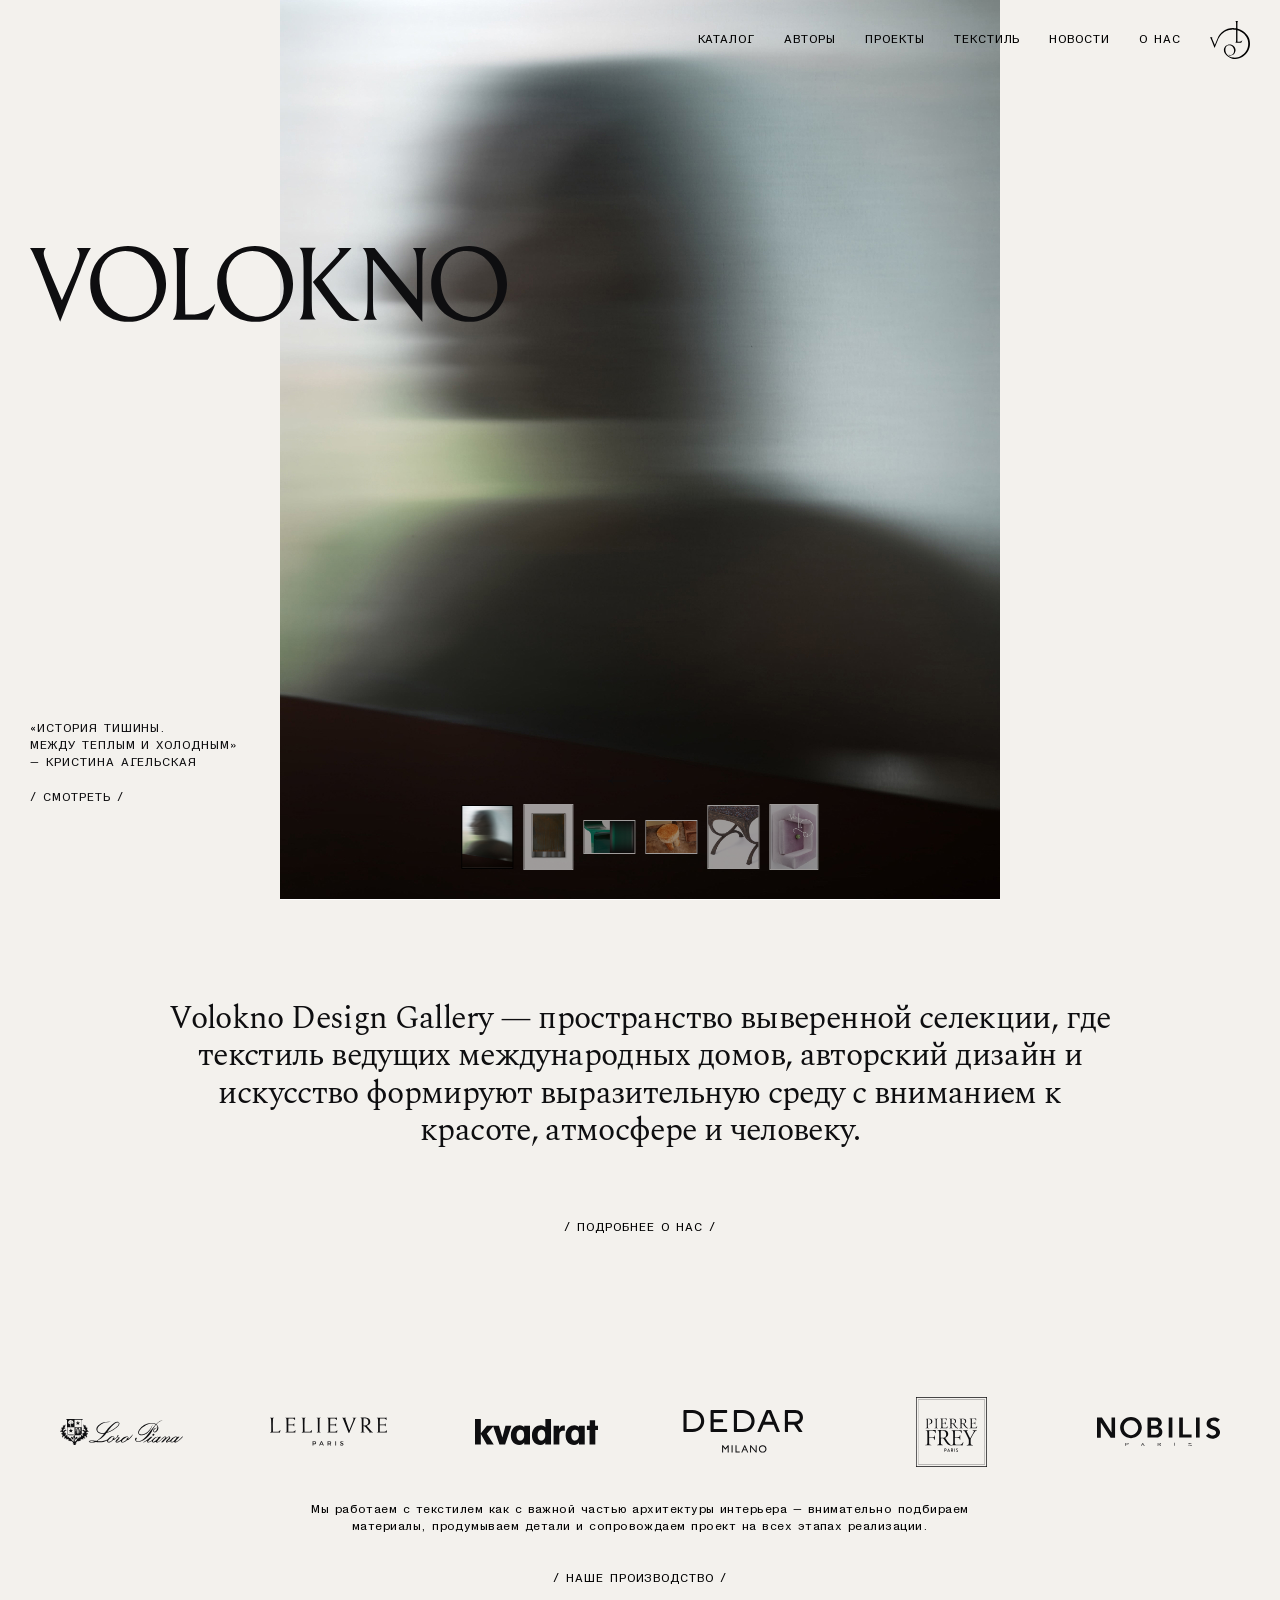
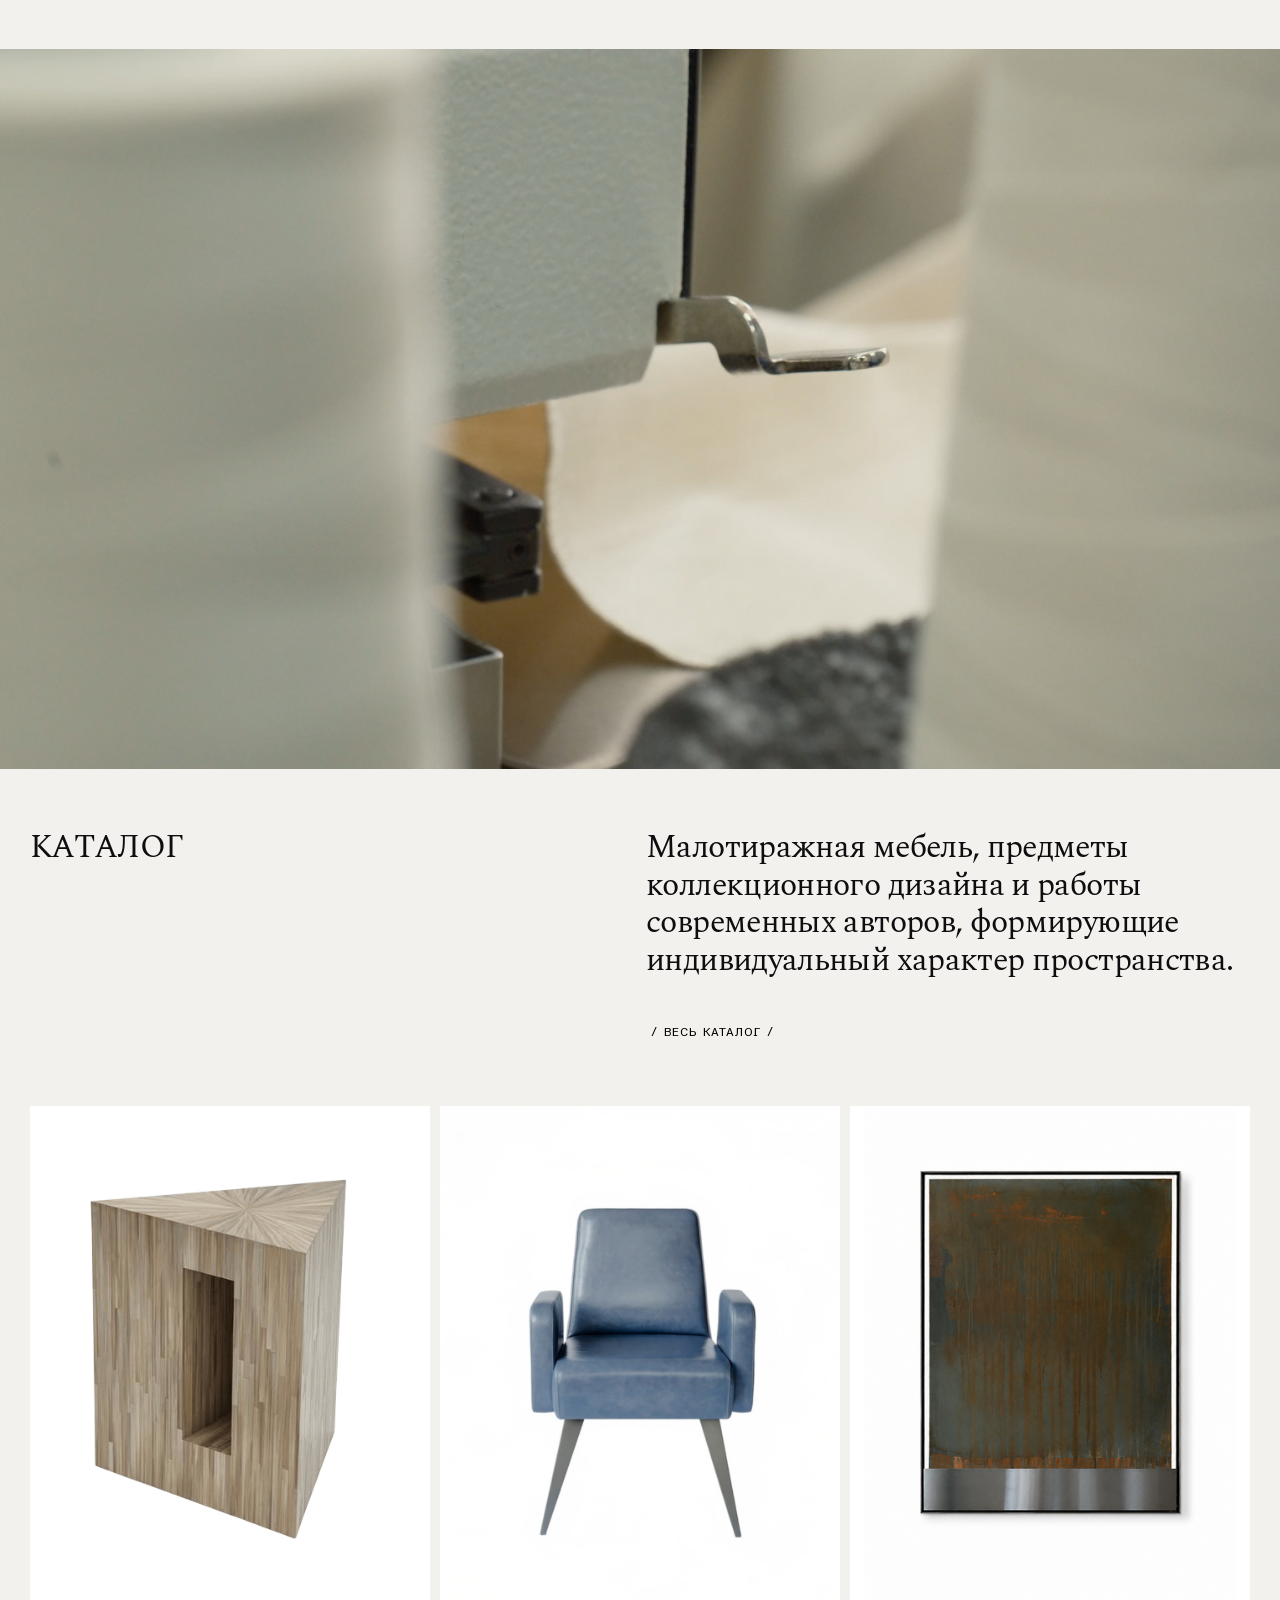
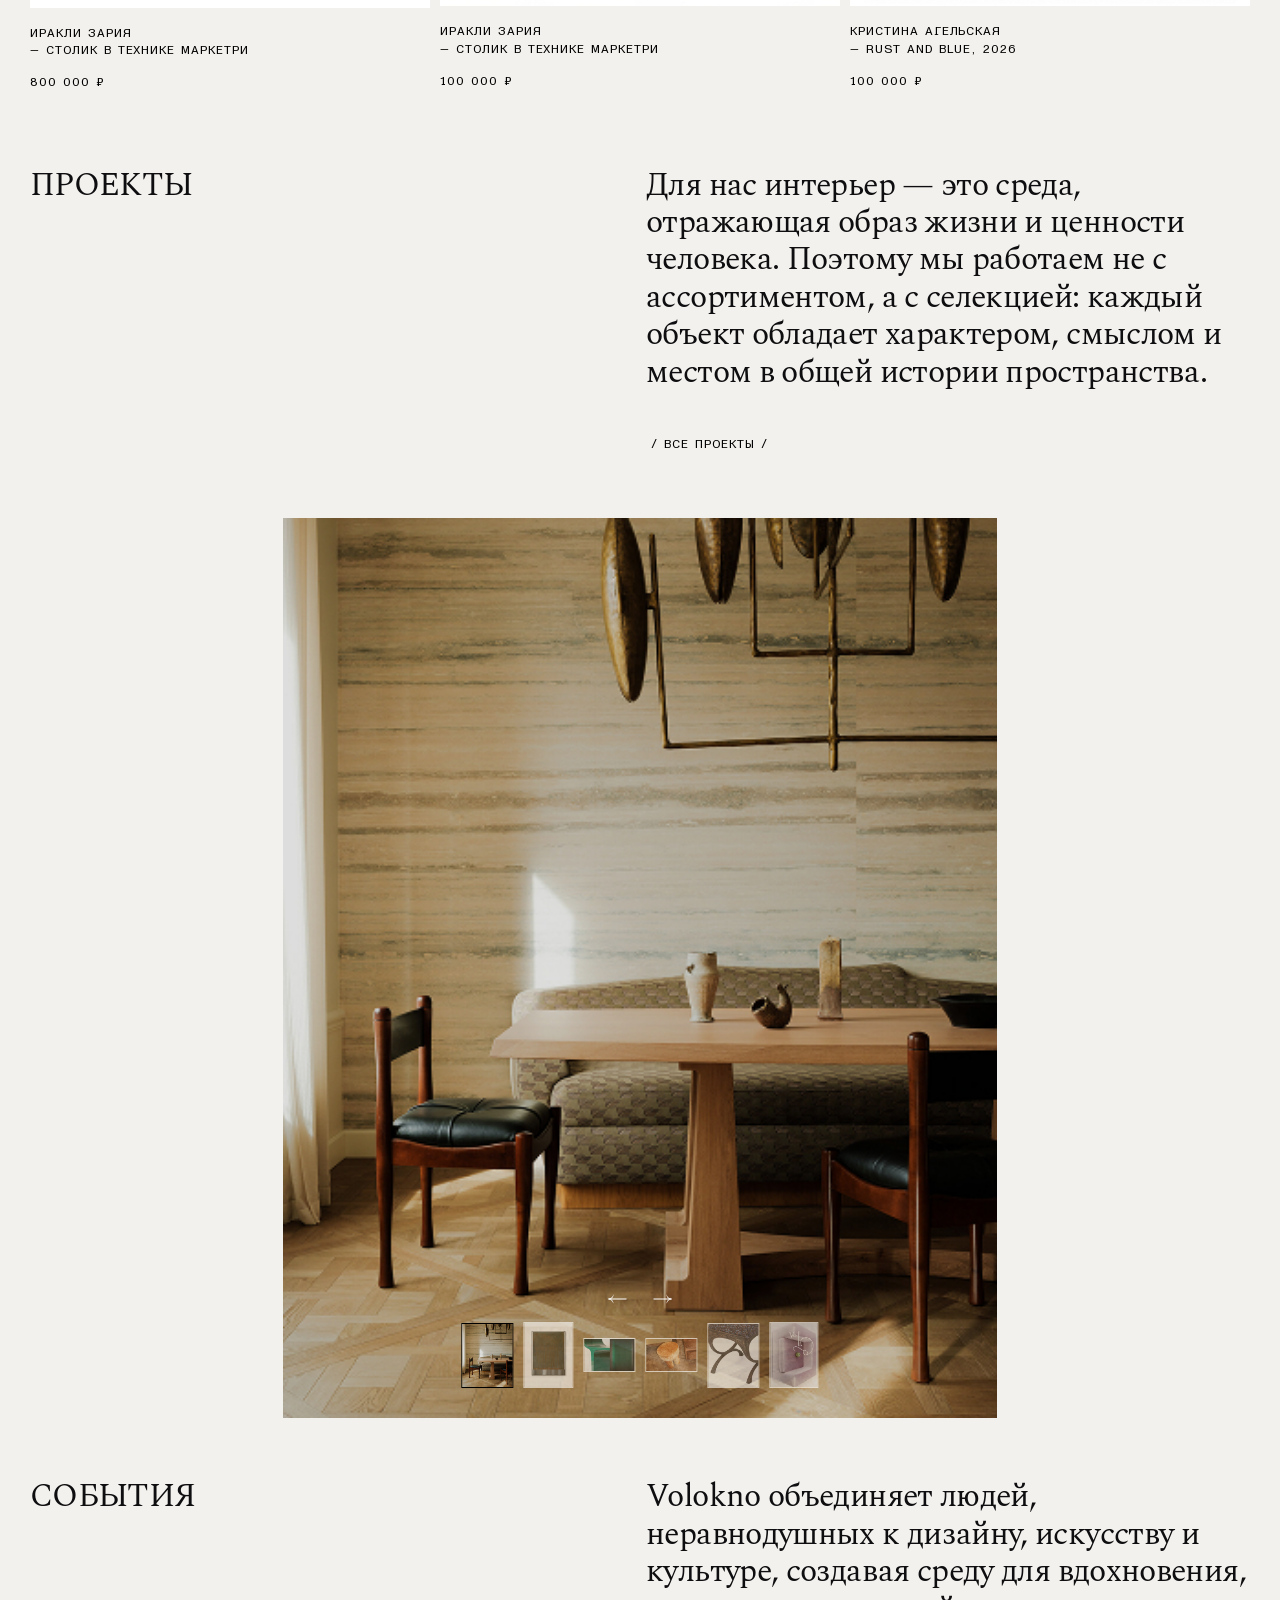
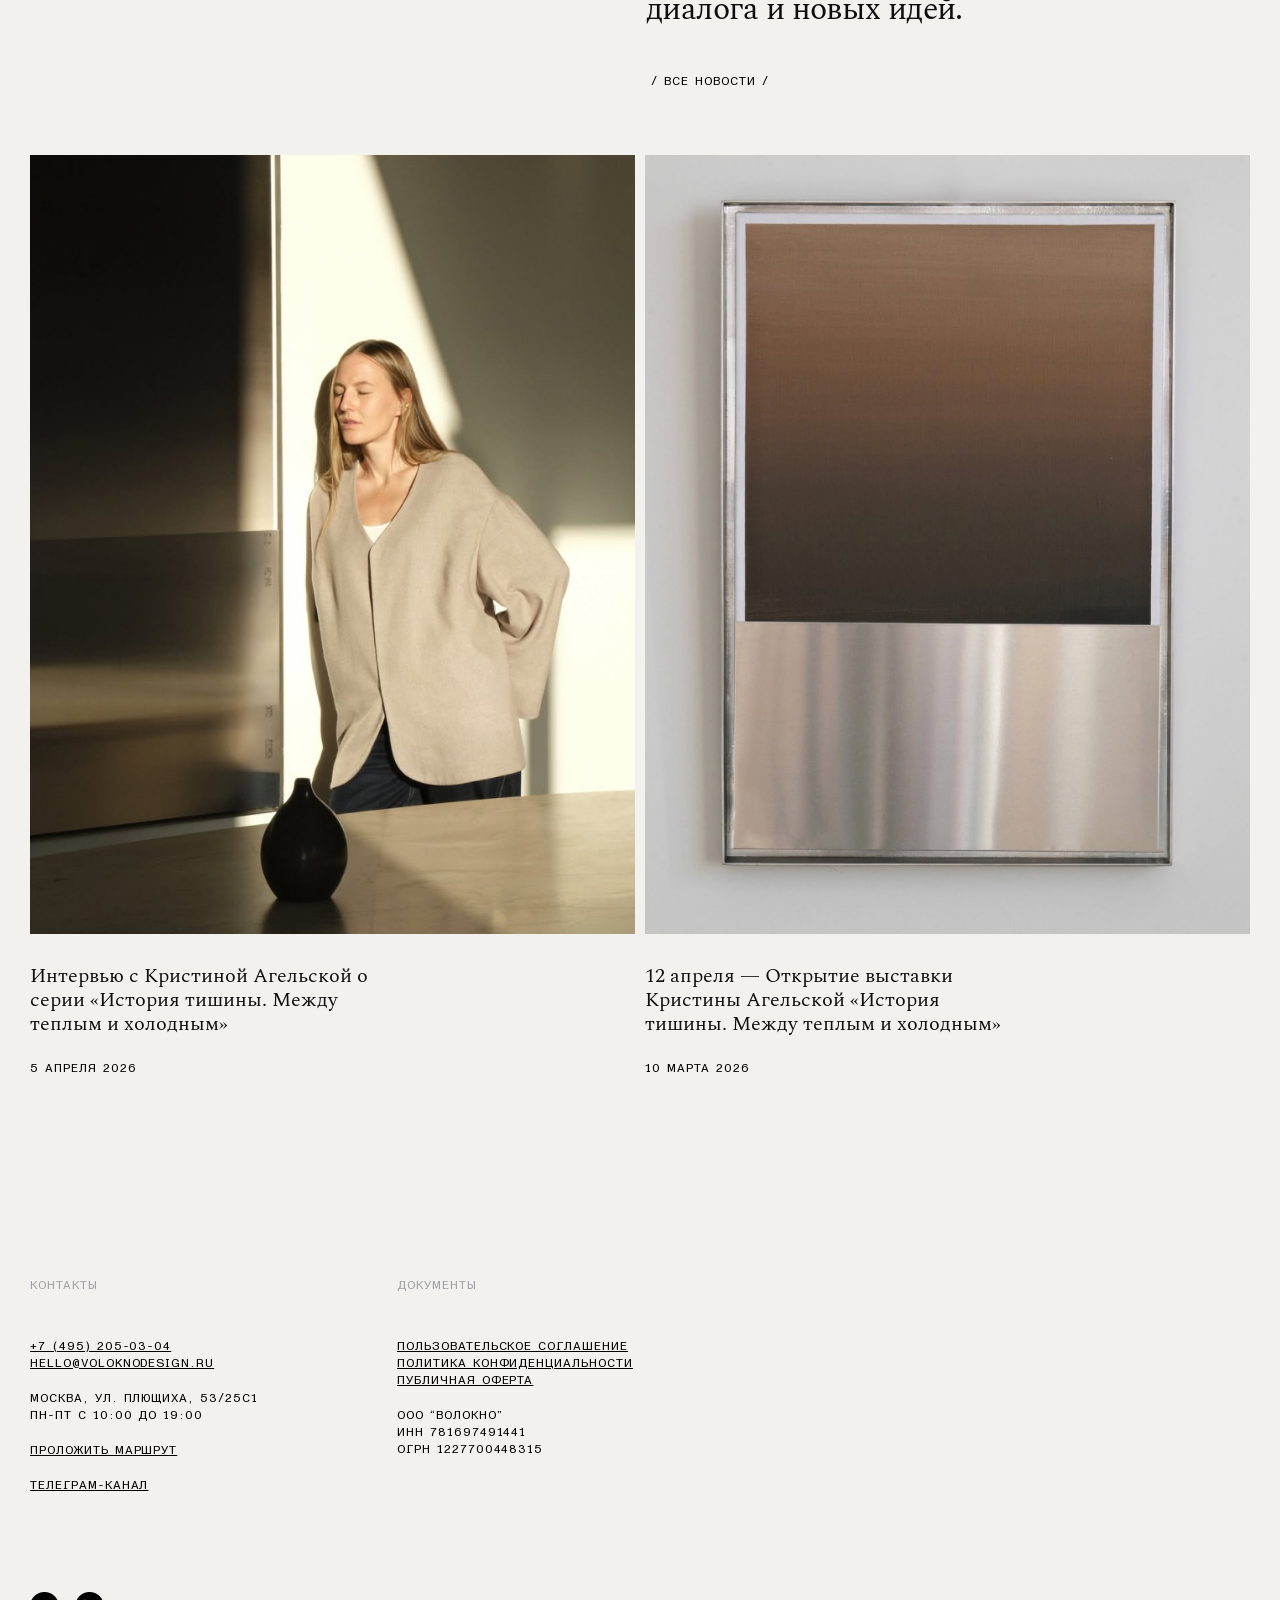
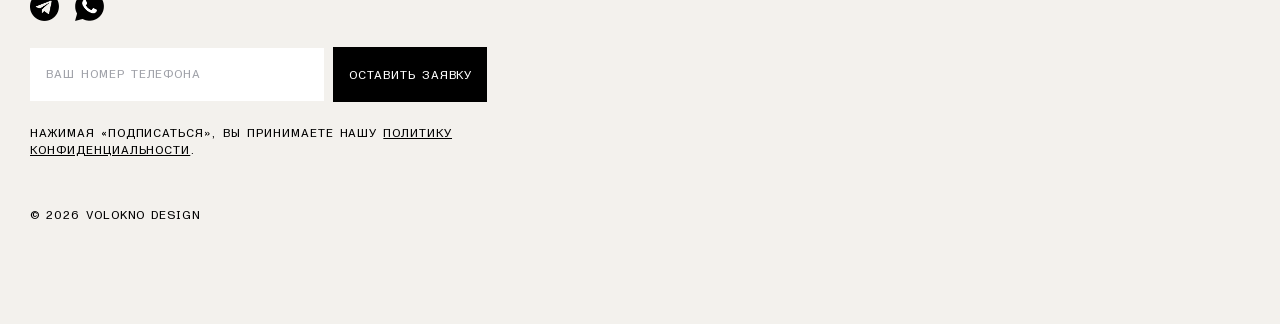
==== commit b9ee1b0a: "2 stage ver.5" ====
--- a/index.html
+++ b/index.html
@@ -5,11 +5,11 @@
     <meta http-equiv="X-UA-Compatible" content="IE=edge">
     <meta name="viewport" content="width=device-width, initial-scale=1.0">
     <title>Главная страница</title>
-    <link rel="stylesheet" href="css/styles.min.css?ver=1.5">
+    <link rel="stylesheet" href="css/styles.min.css?ver=1.7">
     <script src="js/jquery-3.6.0.min.js" defer></script>
     <script src="js/slick.min.js" defer></script>
     <script src="js/jquery.maskedinput.min.js" defer></script>
-    <script src="js/scripts.js?ver=1.5" defer></script>
+    <script src="js/scripts.js?ver=1.7" defer></script>
 </head>
 <body>
     <header class="main-header">
@@ -37,14 +37,19 @@
             <div class="main-header__mobile-menu__body">
                 <div class="main-header__mobile-menu__body__items">
                     <ul>
+                        <li><a href="catalog.html">каталог</a></li>
+                        <li><a href="authors.html">авторы</a></li>
+                        <li><a href="projects.html">проекты</a></li>
+                        <li><a href="textile.html">текстиль</a></li>
+                        <li><a href="news.html">новости</a></li>
                         <li><a href="about.html">о нас</a></li>
-                        <li><a href="textile.html">текстиль</a></li>
-                        <li><a href="catalog.html">каталог</a></li>
-                        <li><a href="news.html">новости</a></li>
-                        <li><a href="projects.html">проекты</a></li>
                     </ul>
                 </div>
                 <div class="main-header__mobile-menu__body__contacts">
+                    <ul class="social-icons social-icons--mobmenu">
+                        <li class="social-icons__item social-icons__item--tg"><a href="#" target="_blank"></a></li>
+                        <li class="social-icons__item social-icons__item--phone"><a href="#" target="_blank"></a></li>
+                    </ul>
                     <p>
                         <a href="tel:+74952050304">+7 (495) 205-03-04</a> <br>
                         <a href="mailto:hello@voloknodesign.ru">hello@voloknodesign.ru</a>
@@ -283,12 +288,6 @@
             <div class="events__items">
                 <div class="events__items__list news-list news-list--featured news-slider">
                     <div class="news-list__item">
-                        <div class="news-list__item__type">
-                            <ul class="breadcrumbs-list">
-                                <li>материал</li>
-                                <li>интервью с художником</li>
-                            </ul>
-                        </div>
                         <div class="news-list__item__pic">
                             <a href="#">
                                 <img src="img/event_1.jpg" alt="event">
@@ -302,12 +301,6 @@
                         </div>
                     </div>
                     <div class="news-list__item">
-                        <div class="news-list__item__type">
-                            <ul class="breadcrumbs-list">
-                                <li>новости</li>
-                                <li>открытие выставки</li>
-                            </ul>
-                        </div>
                         <div class="news-list__item__pic">
                             <a href="#">
                                 <img src="img/event_2.jpg" alt="event">
@@ -365,13 +358,14 @@
                 </div>
             </div>
             <div class="main-footer__block main-footer__block--newsletter">
-                <div class="main-footer__block__title">
-                    Подписаться на новости
-                </div>
                 <div class="main-footer__block__body">
+                    <ul class="social-icons">
+                        <li class="social-icons__item social-icons__item--tg"><a href="#" target="_blank"></a></li>
+                        <li class="social-icons__item social-icons__item--phone"><a href="#" target="_blank"></a></li>
+                    </ul>
                     <form class="newsletter-form" action="#">
                         <div class="newsletter-form__fields">
-                            <input type="text" name="email" placeholder="ваш e-mail">
+                            <input type="text" name="phone" placeholder="ваш номер телефона">
                             <input type="submit" name="submit" value="оставить заявку">
                         </div>
                         <div class="newsletter-form__consent">
--- a/css/styles.min.css
+++ b/css/styles.min.css
@@ -1 +1 @@
-html,body,div,span,applet,object,iframe,h1,h2,h3,h4,h5,h6,p,blockquote,pre,a,abbr,acronym,address,big,cite,code,del,dfn,em,img,ins,kbd,q,s,samp,small,strike,strong,sub,sup,tt,var,b,u,i,center,dl,dt,dd,ol,ul,li,fieldset,form,label,legend,button,table,caption,tbody,tfoot,thead,tr,th,td,article,aside,canvas,details,embed,figure,figcaption,footer,header,hgroup,menu,nav,output,ruby,section,summary,time,mark,audio,video{box-sizing:border-box;margin:0;padding:0;border:0;font-size:100%;font:inherit;vertical-align:top}strong{font-weight:bold}article,aside,details,figcaption,figure,footer,header,hgroup,menu,nav,section{display:block}body{line-height:1}ol,ul{list-style:none}blockquote,q{quotes:none}blockquote:before,blockquote:after,q:before,q:after{content:"";content:none}table{border-collapse:collapse;border-spacing:0}input[type=text],input[type=email],input[type=tel],input[type=password],input[type=number],textarea{box-sizing:border-box;text-indent:0;background:rgba(0,0,0,0);box-shadow:none;border-radius:0;outline:0}button,input[type=submit]{box-sizing:border-box;border:none;border-radius:0;background:rgba(0,0,0,0);cursor:pointer}img{max-width:100%}@font-face{font-family:"Monument Grotesk";src:url("../fonts/ABCMonumentGroteskCyrillicSemiMono-Regular.eot");src:url("../fonts/ABCMonumentGroteskCyrillicSemiMono-Regular.eot?#iefix") format("embedded-opentype"),url("../fonts/ABCMonumentGroteskCyrillicSemiMono-Regular.woff2") format("woff2"),url("../fonts/ABCMonumentGroteskCyrillicSemiMono-Regular.woff") format("woff"),url("../fonts/ABCMonumentGroteskCyrillicSemiMono-Regular.ttf") format("truetype"),url("../fonts/ABCMonumentGroteskCyrillicSemiMono-Regular.svg#ABCMonumentGroteskCyrillicSemiMono-Regular") format("svg");font-weight:normal;font-style:normal;font-display:swap}@font-face{font-family:"Spectral";src:url("../fonts/Spectral-Regular.eot");src:url("../fonts/Spectral-Regular.eot?#iefix") format("embedded-opentype"),url("../fonts/Spectral-Regular.woff2") format("woff2"),url("../fonts/Spectral-Regular.woff") format("woff"),url("../fonts/Spectral-Regular.ttf") format("truetype"),url("../fonts/Spectral-Regular.svg#Spectral-Regular") format("svg");font-weight:normal;font-style:normal;font-display:swap}@keyframes rotate-y{0%{transform:rotateX(0deg)}100%{transform:rotateX(180deg)}}@keyframes minicart-title{0%{transform:rotate(0deg)}50%{transform:rotate(7.75deg)}100%{transform:rotate(0deg)}}@keyframes minicart-title-mobile{0%{transform:rotate(0deg)}50%{transform:rotate(-8.71deg)}100%{transform:rotate(0deg)}}.slick-slider{position:relative;display:block;box-sizing:border-box;-webkit-touch-callout:none;-webkit-user-select:none;-khtml-user-select:none;-moz-user-select:none;-ms-user-select:none;user-select:none;-ms-touch-action:pan-y;touch-action:pan-y;-webkit-tap-highlight-color:rgba(0,0,0,0)}.slick-list{position:relative;overflow:hidden;display:block;margin:0;padding:0}.slick-list:focus{outline:none}.slick-list.dragging{cursor:pointer}.slick-slider .slick-track,.slick-slider .slick-list{-webkit-transform:translate3d(0, 0, 0);-moz-transform:translate3d(0, 0, 0);-ms-transform:translate3d(0, 0, 0);-o-transform:translate3d(0, 0, 0);transform:translate3d(0, 0, 0)}.slick-track{position:relative;left:0;top:0;display:block;margin-left:auto;margin-right:auto}.slick-track:before,.slick-track:after{content:"";display:table}.slick-track:after{clear:both}.slick-loading .slick-track{visibility:hidden}.slick-slide{float:left;height:100%;min-height:1px}[dir=rtl] .slick-slide{float:right}.slick-slide img{display:block}.slick-slide.slick-loading img{display:none}.slick-slide{display:none}.slick-slide.dragging img{pointer-events:none}.slick-initialized .slick-slide{display:block}.slick-loading .slick-slide{visibility:hidden}.slick-vertical .slick-slide{display:block;height:auto;border:1px solid rgba(0,0,0,0)}.slick-arrow.slick-hidden{display:none}.slider-wrapper{position:relative;width:100%;min-height:900px}@media screen and (max-width: 767px){.slider-wrapper{min-height:645px}}.slider-wrapper.slider-wrapper--inner,.slider-wrapper.slider-wrapper--block{min-height:900px}@media screen and (max-width: 767px){.slider-wrapper.slider-wrapper--inner,.slider-wrapper.slider-wrapper--block{min-height:492px}}.slider-placeholder{display:flex;justify-content:center;align-items:center;width:100%;height:100%;background-color:#f3f1ed}@media screen and (max-width: 767px){.slider-placeholder{position:absolute;top:0;left:0;height:645px}}.slider-placeholder img{margin:0 auto;max-height:900px;width:auto;height:auto}@media screen and (max-width: 767px){.slider-placeholder img{object-fit:cover;max-height:645px;height:645px}}.slider-placeholder img.is-horizontal{object-fit:contain;height:100%}.slider-placeholder img.is-vertical{object-fit:cover}@media screen and (max-width: 767px){.slider-placeholder.slider-placeholder--inner{height:492px}}@media screen and (max-width: 767px){.slider-placeholder.slider-placeholder--inner img{height:492px}}.slider-loading{display:flex !important;flex-direction:row !important;flex-wrap:nowrap !important;overflow:hidden !important}.slider-wrapper:has(.slick-initialized) .slider-placeholder{display:none}.slick-slider{opacity:0;visibility:hidden}.slick-slider:not(.slick-initialized){overflow:hidden;flex-wrap:nowrap;height:900px}@media screen and (max-width: 767px){.slick-slider:not(.slick-initialized){height:645px}}.slick-slider.slick-initialized{opacity:1;visibility:visible;overflow:hidden;height:900px}@media screen and (max-width: 767px){.slick-slider.slick-initialized{height:645px}}.slick-slider.slick-initialized .slick-list,.slick-slider.slick-initialized .slick-track{height:100%}.slick-slider.slick-initialized .slick-slide{position:relative}.slick-slider.slick-initialized .slick-slide img{max-height:900px;width:100%;height:100%;max-width:100%}@media screen and (max-width: 767px){.slick-slider.slick-initialized .slick-slide img{width:100%;max-height:645px;height:645px}}.slick-slider.slick-initialized .slick-slide img.is-horizontal{object-fit:contain}.slick-slider.slick-initialized .slick-slide img.is-vertical{object-fit:contain}@media screen and (max-width: 767px){.slick-slider.slick-initialized .slick-slide img.is-vertical{object-fit:cover}}.slick-slider.inner-slider.slick-initialized{height:900px}@media screen and (max-width: 767px){.slick-slider.inner-slider.slick-initialized{height:492px}}.slick-slider.inner-slider.slick-initialized .slick-slide img{max-height:900px}@media screen and (max-width: 767px){.slick-slider.inner-slider.slick-initialized .slick-slide img{max-height:492px;height:492px}}.slick-arrow{position:absolute;bottom:104px;left:50%;z-index:10;display:block;width:30px;height:30px;padding:0;line-height:30px;border:none;background-color:rgba(0,0,0,0);cursor:pointer}@media screen and (max-width: 767px){.slick-arrow{display:none !important}}.slick-arrow.slick-prev{transform:translateX(calc(-100% - 7.5px));background-image:url("../img/slider_arrow_left.svg")}.slick-arrow.slick-next{transform:translateX(7.5px);background-image:url("../img/slider_arrow_right.svg")}.inner-slider.dark-bg .slick-arrow.slick-prev,.block-slider.dark-bg .slick-arrow.slick-prev{background-image:url("../img/slider_arrow_left_white.svg")}.inner-slider.dark-bg .slick-arrow.slick-next,.block-slider.dark-bg .slick-arrow.slick-next{background-image:url("../img/slider_arrow_right_white.svg")}.slick-dots{position:absolute;left:50%;bottom:30px;z-index:10;display:flex;justify-content:center;align-items:center;gap:10px;transform:translateX(-50%)}@media screen and (max-width: 767px){.slick-dots{gap:7.5px;bottom:15px}}.slick-dots li{border:1px solid #fff;opacity:.6;transition:all ease .3s}.slick-dots li.slick-active{border-color:#000;opacity:1}.slick-dots li:only-child{display:none}.slick-dots li{cursor:pointer}.slick-dots li img{max-height:64px;max-width:50px;height:auto;width:auto}@media screen and (max-width: 767px){.slick-dots li img{max-height:47px;max-width:37px}}.block-slider.slick-slider.slick-initialized{height:900px}@media screen and (max-width: 767px){.block-slider.slick-slider.slick-initialized{height:492px}}.block-slider.slick-slider.slick-initialized .slick-slide img{max-height:900px}@media screen and (max-width: 767px){.block-slider.slick-slider.slick-initialized .slick-slide img{max-height:492px}}.block-slider.slick-slider.slick-initialized .slick-arrow.slick-prev{background-image:url("../img/slider_arrow_left.svg")}.block-slider.slick-slider.slick-initialized .slick-arrow.slick-next{background-image:url("../img/slider_arrow_right.svg")}.authors-slider.slick-slider.slick-initialized{height:auto}.authors-slider.slick-slider .slick-arrow{left:-2px;bottom:0px}.authors-slider.slick-slider .slick-arrow.slick-prev{transform:none}.authors-slider.slick-slider .slick-arrow.slick-next{transform:translateX(45px)}.brands-slider.slick-slider.slick-initialized{height:auto}.brands-slider.slick-slider.slick-initialized .slick-track{display:flex;justify-content:start;align-items:center;gap:37px}.brands-slider.slick-slider.slick-initialized .slick-slide img{object-fit:contain;max-height:70px;height:auto}@media screen and (max-width: 767px){.brands-slider.slick-slider.slick-initialized .slick-slide img{max-width:113px;max-height:52px}}.featured-slider.slick-slider.slick-initialized{height:auto}.featured-slider.slick-slider.slick-initialized .slick-list{padding-right:10px}.featured-slider.slick-slider.slick-initialized .slick-slide{padding:0 10px 0;padding-left:0px}.featured-slider.slick-slider.slick-initialized .slick-slide img{object-fit:inherit;max-height:442px;width:100%;height:auto}.news-slider.slick-slider.slick-initialized{height:auto}.news-slider.slick-slider.slick-initialized .slick-list{padding-right:10px}.news-slider.slick-slider.slick-initialized .slick-slide{padding:0 10px 0;padding-left:0px}.news-slider.slick-slider.slick-initialized .slick-slide img{object-fit:cover;max-height:442px;width:100%;height:442px}.featured-slider.slick-slider,.news-slider.slick-slider,.featured-slider.slick-slider .slick-list,.news-slider.slick-slider .slick-list,.featured-slider.slick-slider .slick-track,.news-slider.slick-slider .slick-track,.featured-slider.slick-slider .slick-slide,.news-slider.slick-slider .slick-slide{-webkit-backface-visibility:hidden;backface-visibility:hidden;-webkit-perspective:1000px;perspective:1000px;-webkit-transform:translate3d(0, 0, 0);transform:translate3d(0, 0, 0)}html{height:calc(var(--vh, 1vh)*100)}body{position:relative;height:100%;min-width:300px;font-family:"Spectral",Garamond,serif;font-weight:normal;font-size:20px;color:#0e0e10;line-height:120%;background-color:#f3f1ed;-webkit-font-smoothing:antialiased;-moz-osx-font-smoothing:grayscale;text-rendering:optimizeLegibility}body.body-fixed{overflow:hidden;width:100%;height:100%}main,footer{clear:both}main{min-height:850px;margin-bottom:200px}@media screen and (max-width: 767px){main{margin-bottom:100px}}h1,h2,h3{font-size:32px;line-height:117%;letter-spacing:-0.02em}@media screen and (max-width: 767px){h1,h2,h3{font-size:20px;line-height:120%}}a{color:inherit;text-decoration:underline;transition:all ease .3s}a:hover{text-decoration:none}a:active{text-decoration:none;opacity:.5}.link{font-family:"Monument Grotesk",Arial,sans-serif;font-weight:normal;font-size:12px;color:#000;line-height:142%;letter-spacing:.08em;text-transform:uppercase}@media screen and (max-width: 767px){.link{font-size:10px;letter-spacing:.1em}}.link{text-decoration:none;transition:all ease .3s}.link:before{content:"/ ";transition:all ease .3s}.link:after{content:" /";transition:all ease .3s}.link:hover:before,.link:hover:after{opacity:0}.link:active{opacity:.5}.link:active:before,.link:active:after{opacity:0}.link.padded{display:inline-block;padding:5px 5px}@media screen and (max-width: 767px){.link.padded{padding:6px 5px}}.link.padded-desktop{display:inline-block}@media screen and (min-width: 768px){.link.padded-desktop{padding:5px 5px}}.link.padded-mobile{display:inline-block}@media screen and (max-width: 767px){.link.padded-mobile{padding:6px 5px}}input[type=text],input[type=email],input[type=tel],input[type=password],input[type=number]{height:53px;padding:0 15px;color:#0e0e10;line-height:53px;border:1px solid rgba(0,0,0,0);background-color:#fff;transition:all ease .3s}@media screen and (max-width: 767px){input[type=text],input[type=email],input[type=tel],input[type=password],input[type=number]{height:50px;line-height:50px}}input[type=text]::placeholder,input[type=text]::-webkit-input-placeholder,input[type=email]::placeholder,input[type=email]::-webkit-input-placeholder,input[type=tel]::placeholder,input[type=tel]::-webkit-input-placeholder,input[type=password]::placeholder,input[type=password]::-webkit-input-placeholder,input[type=number]::placeholder,input[type=number]::-webkit-input-placeholder{color:#a0a2a9;opacity:1}input[type=text]:focus,input[type=email]:focus,input[type=tel]:focus,input[type=password]:focus,input[type=number]:focus{border-color:#0e0e10}input[type=text].error,input[type=email].error,input[type=tel].error,input[type=password].error,input[type=number].error{color:#a63838;border-color:#a63838}input,select,textarea,button,.button{font-family:"Monument Grotesk",Arial,sans-serif;font-weight:normal;font-size:12px;color:#000;line-height:142%;letter-spacing:.08em;text-transform:uppercase}@media screen and (max-width: 767px){input,select,textarea,button,.button{font-size:10px;letter-spacing:.1em}}input,select,textarea,button,.button{outline:none}textarea{height:auto;resize:none}input[type=checkbox],input[type=radio],label{margin:0;cursor:pointer}input[type=checkbox]{display:none}input[type=checkbox]+i{display:block;width:14px;height:14px;margin-right:10px;cursor:pointer;background-repeat:no-repeat;background-position:center center;background-size:auto;background-image:url("../img/checkbox_empty.svg")}input[type=checkbox]:checked+i{background-image:url("../img/checkbox_full.svg")}input[type=submit],button,.button{display:inline-block;height:55px;padding:0 30px;line-height:55px;color:#fff;border:1px solid rgba(0,0,0,0);background-color:#000;cursor:pointer;transition:all ease .3s}@media screen and (max-width: 767px){input[type=submit],button,.button{height:50px;line-height:50px}}input[type=submit]:hover,button:hover,.button:hover{background-color:#1e1d1f}input[type=submit]:active,button:active,.button:active{background-color:#2c2b2e}input[type=submit].button--white,button.button--white,.button.button--white{color:#000;background-color:#fff}input[type=submit].button--white:hover,button.button--white:hover,.button.button--white:hover{background-color:#ebeae8}input[type=submit].button--white:active,button.button--white:active,.button.button--white:active{background-color:#dbd9d6}input[type=submit].button--transparent,button.button--transparent,.button.button--transparent{color:#0e0e10;background-color:rgba(0,0,0,0)}input[type=submit].button--transparent:hover,button.button--transparent:hover,.button.button--transparent:hover{background-color:rgba(14,14,16,.06)}input[type=submit].button--transparent:active,button.button--transparent:active,.button.button--transparent:active{background-color:rgba(14,14,16,.12)}input[type=submit].button--bordered,button.button--bordered,.button.button--bordered{border-color:#000}input::-webkit-outer-spin-button,input::-webkit-inner-spin-button{-webkit-appearance:none}label[for]{display:block;margin-bottom:7px;color:#0e0e10;letter-spacing:.05em;opacity:.6}label[for]+input,label[for]+select,label[for]+textarea{width:100%;margin-bottom:30px}@media screen and (max-width: 767px){.hidden-mobile{display:none !important}}.hidden-desktop{display:none !important}@media screen and (max-width: 767px){.hidden-desktop{display:inherit !important}}.hidden{display:none !important}.invisible{opacity:0;visibility:hidden}.highlighted{color:#e9b910}.loading{position:relative}.loading:after{content:"";display:block;position:absolute;top:0;left:0;width:100%;height:100%;z-index:1000;background:hsla(0,0%,100%,.7)}.main-header{position:absolute;top:0;left:0;z-index:100;width:100%;padding:21px 30px 0}.main-header .main-header__logo{position:absolute;top:246px;left:30px;display:block;width:477px;height:76px;background-repeat:no-repeat;background-position:center center;background-size:contain;background-image:url("../img/logo_black.svg")}@media screen and (max-width: 767px){.main-header .main-header__logo{top:265px;left:20px;width:250px;height:40px}}.main-header .main-header__menu{position:relative;font-family:"Monument Grotesk",Arial,sans-serif;font-weight:normal;font-size:12px;color:#000;line-height:142%;letter-spacing:.08em;text-transform:uppercase}@media screen and (max-width: 767px){.main-header .main-header__menu{font-size:10px;letter-spacing:.1em}}@media screen and (max-width: 767px){.main-header .main-header__menu{display:none}}.main-header .main-header__menu ul{display:flex;justify-content:end;align-items:end;gap:29px;padding:10px 69px 0 0}.main-header .main-header__menu ul li a{text-decoration:none;border-bottom:1px solid rgba(0,0,0,0)}.main-header .main-header__menu ul li a:hover{border-color:#000}.main-header .main-header__menu .main-header__menu__symbol{position:absolute;top:0;right:0;display:block;width:40px;height:38px;background-repeat:no-repeat;background-position:center center;background-size:auto;background-image:url("../img/symbol_black.svg")}.main-header .main-header__mobile-header{position:absolute;top:59px;left:10px;display:flex;justify-content:space-between;align-items:center;width:calc(100% - 20px);padding:8px 10px;transition:all ease .3s}@media screen and (min-width: 768px){.main-header .main-header__mobile-header{display:none}}.main-header .main-header__mobile-header .main-header__mobile-header__symbol{width:34px;height:32px;background-repeat:no-repeat;background-position:center center;background-size:auto;background-image:url("../img/symbol_mob_black.svg")}.main-header .main-header__mobile-header .main-header__mobile-header__burger{width:38px;height:38px;background-repeat:no-repeat;background-position:center center;background-size:auto;background-image:url("../img/mobmenu_black.svg");cursor:pointer}.main-header .main-header__mobile-menu{position:fixed;top:0;left:0;width:100%;height:100%;background:#fff;z-index:300;opacity:0;visibility:hidden;transform:translateY(20px);transition:opacity .3s ease,visibility .3s ease,transform .3s ease}.main-header .main-header__mobile-menu.is-open{opacity:1;visibility:visible;transform:translateY(0)}@media screen and (min-width: 768px){.main-header .main-header__mobile-menu{display:none}}.main-header .main-header__mobile-menu .main-header__mobile-menu__header{position:relative;display:flex;justify-content:space-between;align-items:center;padding:5px 12px 5px 10px}.main-header .main-header__mobile-menu .main-header__mobile-menu__header .main-header__mobile-menu__header__symbol{width:34px;height:32px;background-repeat:no-repeat;background-position:center center;background-size:auto;background-image:url("../img/symbol_mob_black.svg")}.main-header .main-header__mobile-menu .main-header__mobile-menu__header .main-header__mobile-menu__header__close{width:38px;height:38px;background-repeat:no-repeat;background-position:center center;background-size:auto;background-image:url("../img/mobmenu_close.svg");cursor:pointer}.main-header .main-header__mobile-menu .main-header__mobile-menu__body{display:flex;justify-content:space-between;align-items:center;flex-direction:column;height:calc(100% - 48px);gap:50px;font-family:"Monument Grotesk",Arial,sans-serif;font-weight:normal;font-size:12px;color:#000;line-height:142%;letter-spacing:.08em;text-transform:uppercase}@media screen and (max-width: 767px){.main-header .main-header__mobile-menu .main-header__mobile-menu__body{font-size:10px;letter-spacing:.1em}}@media screen and (max-width: 767px){.main-header .main-header__mobile-menu .main-header__mobile-menu__body{font-size:12px;letter-spacing:.08em}}.main-header .main-header__mobile-menu .main-header__mobile-menu__body .main-header__mobile-menu__body__items{margin-top:42px;text-align:center}.main-header .main-header__mobile-menu .main-header__mobile-menu__body .main-header__mobile-menu__body__items ul li{margin-bottom:10px}.main-header .main-header__mobile-menu .main-header__mobile-menu__body .main-header__mobile-menu__body__items ul li a{text-decoration:none}.main-header .main-header__mobile-menu .main-header__mobile-menu__body .main-header__mobile-menu__body__contacts{max-width:210px;margin-bottom:24px;text-align:center}.main-header .main-header__mobile-menu .main-header__mobile-menu__body .main-header__mobile-menu__body__contacts p{margin-bottom:1.4em}.main-header .main-header__mobile-menu .main-header__mobile-menu__body .main-header__mobile-menu__body__contacts p:last-child{margin-bottom:0}.main-footer{padding:0 30px 100px;font-family:"Monument Grotesk",Arial,sans-serif;font-weight:normal;font-size:12px;color:#000;line-height:142%;letter-spacing:.08em;text-transform:uppercase}@media screen and (max-width: 767px){.main-footer{font-size:10px;letter-spacing:.1em}}@media screen and (max-width: 767px){.main-footer{position:relative;padding:32px 20px 30px;color:#fff;background-color:#000}.main-footer:after{content:"";position:absolute;top:225px;right:47px;width:130px;height:258px;background-repeat:no-repeat;background-position:center center;background-size:auto;background-image:url("../img/symbol_footer.svg")}}.main-footer .main-footer__blocks{display:flex;justify-content:start;align-items:start;flex-wrap:wrap;gap:78px 137px;max-width:620px;margin-bottom:48px}@media screen and (max-width: 767px){.main-footer .main-footer__blocks{gap:50px 0;max-width:100%}}.main-footer .main-footer__block.main-footer__block--contacts{width:230px}@media screen and (max-width: 767px){.main-footer .main-footer__block.main-footer__block--contacts{order:2;width:100%;font-size:12px;line-height:140%}}.main-footer .main-footer__block.main-footer__block--documents{width:250px}@media screen and (max-width: 767px){.main-footer .main-footer__block.main-footer__block--documents{order:3;width:100%;font-size:12px;line-height:140%}.main-footer .main-footer__block.main-footer__block--documents .main-footer__block__title{display:none}}.main-footer .main-footer__block.main-footer__block--newsletter{width:100%}@media screen and (max-width: 767px){.main-footer .main-footer__block.main-footer__block--newsletter{order:1;width:100%;margin-bottom:134px}}.main-footer .main-footer__block.main-footer__block--newsletter .main-footer__block__title{margin-bottom:32px}@media screen and (max-width: 767px){.main-footer .main-footer__block.main-footer__block--newsletter .main-footer__block__title{margin-bottom:18px}}.main-footer .main-footer__block .main-footer__block__title{margin-bottom:44px;color:#a0a2a9}@media screen and (max-width: 767px){.main-footer .main-footer__block .main-footer__block__title{margin-bottom:20px;color:#fff}}.main-footer .main-footer__block .main-footer__block__body p{margin-bottom:1.5em}.main-footer .main-footer__block .main-footer__block__body p:last-of-type{margin-bottom:0}body.top-spaced main{padding-top:430px}@media screen and (max-width: 767px){body.top-spaced main{padding-top:323px}}@media screen and (max-width: 767px){body.dark-bg .main-header .main-header__logo{background-image:url("../img/logo_white.svg")}body.dark-bg .main-header .main-header__mobile-header .main-header__mobile-header__symbol{background-image:url("../img/symbol_mob_white.svg")}body.dark-bg .main-header .main-header__mobile-header .main-header__mobile-header__burger{background-image:url("../img/mobmenu_white.svg")}body.dark-bg .main-slider .main-slider__slide .main-slider__slide__desc{color:#fff}body.dark-bg .main-slider .main-slider__slide .main-slider__slide__desc a{color:#fff}}@media screen and (max-width: 767px){body.header-fixed .main-header__mobile-header,body.header-fixed.dark-bg .main-header__mobile-header{position:fixed;background:#fff}body.header-fixed .main-header__mobile-header .main-header__mobile-header__symbol,body.header-fixed.dark-bg .main-header__mobile-header .main-header__mobile-header__symbol{background-image:url("../img/symbol_mob_black.svg")}body.header-fixed .main-header__mobile-header .main-header__mobile-header__burger,body.header-fixed.dark-bg .main-header__mobile-header .main-header__mobile-header__burger{background-image:url("../img/mobmenu_black.svg")}}@media screen and (max-width: 767px){body.no-logo-mobile .main-header .main-header__logo{display:none}}.volblock--text-center{padding:100px 100px 106px}@media screen and (max-width: 1099px){.volblock--text-center{padding-left:30px;padding-right:30px}}@media screen and (max-width: 767px){.volblock--text-center{padding:60px 20px}}.volblock--text-center .volblock--text-center__main{max-width:947px;margin:0 auto;font-size:32px;line-height:117%;letter-spacing:-0.02em}@media screen and (max-width: 767px){.volblock--text-center .volblock--text-center__main{font-size:20px;line-height:120%}}.volblock--text-center .volblock--text-center__main{text-align:center}.volblock--text-center .volblock--text-center__link{display:flex;justify-content:center;align-items:center;margin:64px 0 0}@media screen and (max-width: 767px){.volblock--text-center .volblock--text-center__link{margin-top:30px}}.volblock--text-center.volblock--text-center-margin{padding:0;margin:120px 0 100px}@media screen and (max-width: 1099px){.volblock--text-center.volblock--text-center-margin{padding-left:30px;padding-right:30px}}@media screen and (max-width: 767px){.volblock--text-center.volblock--text-center-margin{padding:0;margin:30px 20px}}.volblock--text-medium{margin-bottom:32px;font-size:32px;line-height:117%;letter-spacing:-0.02em}@media screen and (max-width: 767px){.volblock--text-medium{font-size:20px;line-height:120%}}.volblock--text-small{max-width:480px;margin-bottom:32px;font-family:"Monument Grotesk",Arial,sans-serif;font-weight:normal;font-size:12px;color:#000;line-height:142%;letter-spacing:.08em;text-transform:uppercase}@media screen and (max-width: 767px){.volblock--text-small{font-size:10px;letter-spacing:.1em}}.volblock--text-small{letter-spacing:.04em;text-transform:none}.volblock--text-small p{margin-bottom:1.5em}.volblock--text-small p:last-child{margin-bottom:0}.volblock--text-spaced{display:flex;justify-content:space-between;align-items:start;padding:60px 30px 60px}@media screen and (max-width: 767px){.volblock--text-spaced{display:block;padding:30px 20px}}.volblock--text-spaced .volblock--text-spaced__title{width:50.5%;padding-right:20px;font-size:32px;line-height:117%;letter-spacing:-0.02em}@media screen and (max-width: 767px){.volblock--text-spaced .volblock--text-spaced__title{font-size:20px;line-height:120%}}.volblock--text-spaced .volblock--text-spaced__title{text-transform:uppercase}@media screen and (max-width: 767px){.volblock--text-spaced .volblock--text-spaced__title{width:100%;padding-right:0;margin-bottom:20px}}.volblock--text-spaced .volblock--text-spaced__title i{display:block;font-family:"Monument Grotesk",Arial,sans-serif;font-weight:normal;font-size:12px;color:#000;line-height:142%;letter-spacing:.08em;text-transform:uppercase}@media screen and (max-width: 767px){.volblock--text-spaced .volblock--text-spaced__title i{font-size:10px;letter-spacing:.1em}}.volblock--text-spaced .volblock--text-spaced__title i{margin-bottom:20px;font-style:normal}@media screen and (max-width: 767px){.volblock--text-spaced .volblock--text-spaced__title i{margin-bottom:20px}}.volblock--text-spaced .volblock--text-spaced__title span{display:block;max-width:465px}@media screen and (max-width: 767px){.volblock--text-spaced .volblock--text-spaced__title span{max-width:100%}}.volblock--text-spaced .volblock--text-spaced__main{width:49.5%}@media screen and (max-width: 767px){.volblock--text-spaced .volblock--text-spaced__main{width:100%}}.volblock--text-spaced .volblock--text-spaced__main p{font-size:32px;line-height:117%;letter-spacing:-0.02em}@media screen and (max-width: 767px){.volblock--text-spaced .volblock--text-spaced__main p{font-size:20px;line-height:120%}}.volblock--text-spaced .volblock--text-spaced__main.volblock--text-spaced__main-md p{max-width:597px;font-size:20px;line-height:120%;letter-spacing:0em;line-height:140%;letter-spacing:-0.02em}@media screen and (max-width: 767px){.volblock--text-spaced .volblock--text-spaced__main.volblock--text-spaced__main-md p{max-width:100%;line-height:120%}}.volblock--text-spaced .volblock--text-spaced__main .volblock--text-spaced__main__sm{width:66.6%;margin:60px 0 100px}@media screen and (max-width: 767px){.volblock--text-spaced .volblock--text-spaced__main .volblock--text-spaced__main__sm{width:100%;margin:20px 0 0}}.volblock--text-spaced .volblock--text-spaced__main .volblock--text-spaced__main__sm p{font-family:"Monument Grotesk",Arial,sans-serif;font-weight:normal;font-size:12px;color:#000;line-height:142%;letter-spacing:.08em;text-transform:uppercase}@media screen and (max-width: 767px){.volblock--text-spaced .volblock--text-spaced__main .volblock--text-spaced__main__sm p{font-size:10px;letter-spacing:.1em}}.volblock--text-spaced .volblock--text-spaced__main .volblock--text-spaced__main__sm p{text-transform:none;letter-spacing:.04em}@media screen and (max-width: 767px){.volblock--text-spaced .volblock--text-spaced__main .volblock--text-spaced__main__sm p{letter-spacing:.06em}}.volblock--text-spaced .volblock--text-spaced__main__link{display:flex;justify-content:start;align-items:center;margin-top:40px;letter-spacing:.08em}@media screen and (max-width: 767px){.volblock--text-spaced .volblock--text-spaced__main__link{margin-top:21px}}@media screen and (max-width: 767px){.volblock--text-spaced.volblock--text-spaced-padded{padding:60px 20px 30px}}.volblock--text-spaced.volblock--text-spaced-with-sub .volblock--text-spaced__main{padding-top:32px}@media screen and (max-width: 767px){.volblock--text-spaced.volblock--text-spaced-with-sub .volblock--text-spaced__main{padding-top:0}}@media screen and (max-width: 767px){.volblock--text-spaced.volblock--text-spaced-author-desc{padding:15px 20px 30px}}.volblock--text-spaced.volblock--text-spaced-pagetitle{padding:0;margin:30px 30px 162px}@media screen and (max-width: 767px){.volblock--text-spaced.volblock--text-spaced-pagetitle{margin:30px 20px 20px}}.volblock--text-spaced.volblock--text-spaced-pagetitle-lg{display:block}.volblock--text-spaced.volblock--text-spaced-pagetitle-lg .volblock--text-spaced__title{width:58%}@media screen and (max-width: 767px){.volblock--text-spaced.volblock--text-spaced-pagetitle-lg .volblock--text-spaced__title{width:100%}}.volblock--text-spaced.volblock--text-spaced-pagetitle-lg .volblock--text-spaced__title span{max-width:100%}.volblock--text-standart{max-width:47.5%;margin:30px 30px 162px}@media screen and (max-width: 767px){.volblock--text-standart{max-width:100%;margin:30px 20px 20px}}.volblock--text-standart p{margin-bottom:1.4em;line-height:140%;letter-spacing:-0.02em}@media screen and (max-width: 767px){.volblock--text-standart p{line-height:120%;margin-bottom:1.3em}}.volblock--text-standart p:last-child{margin-bottom:0}@media screen and (max-width: 767px){.volblock--text-standart p:last-child{margin-bottom:0}}.volblock--text-standart p i,.volblock--text-standart p em{display:inline-block;margin-right:54px;font-family:"Monument Grotesk",Arial,sans-serif;font-weight:normal;font-size:12px;color:#000;line-height:142%;letter-spacing:.08em;text-transform:uppercase}@media screen and (max-width: 767px){.volblock--text-standart p i,.volblock--text-standart p em{font-size:10px;letter-spacing:.1em}}.volblock--text-standart p i,.volblock--text-standart p em{transform:translateY(5px)}@media screen and (max-width: 767px){.volblock--text-standart p i,.volblock--text-standart p em{margin-right:19px;font-size:12px;letter-spacing:.08em;transform:translateY(5px)}}.volblock--horiz-items{font-family:"Monument Grotesk",Arial,sans-serif;font-weight:normal;font-size:12px;color:#000;line-height:142%;letter-spacing:.08em;text-transform:uppercase}@media screen and (max-width: 767px){.volblock--horiz-items{font-size:10px;letter-spacing:.1em}}.volblock--horiz-items .volblock--horiz-items__title{margin-bottom:20px}@media screen and (max-width: 767px){.volblock--horiz-items .volblock--horiz-items__title{margin-bottom:20px}}.volblock--horiz-items .volblock--horiz-items__list{display:flex;justify-content:start;align-items:start;gap:11px}@media screen and (max-width: 767px){.volblock--horiz-items .volblock--horiz-items__list{overflow-x:auto;-webkit-overflow-scrolling:touch;scrollbar-width:none;-ms-overflow-style:none}.volblock--horiz-items .volblock--horiz-items__list::-webkit-scrollbar{display:none;width:0 !important;height:0 !important}}.volblock--horiz-items .volblock--horiz-items__list .volblock--horiz-items__list__item{display:flex;justify-content:start;align-items:start;align-items:stretch;gap:10px}.volblock--horiz-items .volblock--horiz-items__list .volblock--horiz-items__list__item__pic{width:112px}.volblock--horiz-items .volblock--horiz-items__list .volblock--horiz-items__list__item__pic img{width:100%;height:auto}.volblock--horiz-items .volblock--horiz-items__list .volblock--horiz-items__list__item__info{position:relative;width:232px}@media screen and (max-width: 767px){.volblock--horiz-items .volblock--horiz-items__list .volblock--horiz-items__list__item__info{width:190px}}.volblock--horiz-items .volblock--horiz-items__list .volblock--horiz-items__list__item__info__title{margin-bottom:10px}.volblock--horiz-items .volblock--horiz-items__list .volblock--horiz-items__list__item__info__desc{max-width:224px;letter-spacing:.04em;text-transform:none}@media screen and (max-width: 767px){.volblock--horiz-items .volblock--horiz-items__list .volblock--horiz-items__list__item__info__desc{max-width:180px}}.volblock--horiz-items .volblock--horiz-items__list .volblock--horiz-items__list__item__info__link{position:absolute;left:0;bottom:0}.volblock--horiz-items.volblock--horiz-items-sm .volblock--horiz-items__list .volblock--horiz-items__list__item .volblock--horiz-items__list__item__info{width:112px}.volblock--preview{width:490px;max-width:490px;margin:0 30px 100px}@media screen and (max-width: 1099px){.volblock--preview{width:30%;min-height:auto}}@media screen and (max-width: 767px){.volblock--preview{width:100%;margin:0 0 30px;padding:10px 10px 60px 20px}}@media screen and (max-width: 767px){.volblock--preview p{letter-spacing:-0.02em;line-height:120%}}.volblock--preview span{display:inline-block;margin-right:12px;font-family:"Monument Grotesk",Arial,sans-serif;font-weight:normal;font-size:12px;color:#000;line-height:142%;letter-spacing:.08em;text-transform:uppercase}@media screen and (max-width: 767px){.volblock--preview span{font-size:10px;letter-spacing:.1em}}.volblock--preview span{transform:translateY(5px)}@media screen and (max-width: 767px){.volblock--preview span{margin-right:12px;font-size:12px;letter-spacing:.08em;transform:translateY(5px)}}@media screen and (max-width: 767px){.volblock--preview.volblock--preview-no-margin{margin-bottom:0}}.volblock--image-promo{position:relative;display:flex;justify-content:center;align-items:center;height:851px;margin-bottom:7px}@media screen and (max-width: 767px){.volblock--image-promo{display:block;height:auto}}.volblock--image-promo img{max-height:100%;width:auto}@media screen and (max-width: 767px){.volblock--image-promo img{height:645px;object-fit:cover}}.volblock--image-promo .breadcrumbs-list{position:absolute;top:auto;bottom:auto;left:30px;transform:translateY(20px)}@media screen and (max-width: 767px){.volblock--image-promo .breadcrumbs-list{position:static;margin:30px 20px 0;transform:none}}.volblock--image-promo.volblock--image-promo-project{margin-bottom:0}.volblock--image-with-caption{margin:0 30px 160px}@media screen and (max-width: 767px){.volblock--image-with-caption{margin:0 0 30px}}.volblock--image-with-caption .volblock--image-with-caption__pic{margin-bottom:24px}.volblock--image-with-caption .volblock--image-with-caption__pic>img{width:100%;height:auto}.volblock--image-with-caption .volblock--image-with-caption__text{max-width:470px;font-family:"Monument Grotesk",Arial,sans-serif;font-weight:normal;font-size:12px;color:#000;line-height:142%;letter-spacing:.08em;text-transform:uppercase}@media screen and (max-width: 767px){.volblock--image-with-caption .volblock--image-with-caption__text{font-size:10px;letter-spacing:.1em}}.volblock--image-with-caption .volblock--image-with-caption__text{text-transform:none;letter-spacing:.04em}@media screen and (max-width: 767px){.volblock--image-with-caption .volblock--image-with-caption__text{max-width:calc(100% - 40px);margin:0 20px 0}}.volblock--image-with-caption.volblock--image-with-caption-complex>*{margin-left:0;margin-right:0}@media screen and (max-width: 767px){.volblock--image-with-caption.volblock--image-with-caption-complex .volblock--image-with-caption__text{margin-left:20px;margin-right:20px}}.volblock--products .volblock--products__title{display:flex;justify-content:space-between;align-items:center;padding:0 30px 23px;font-family:"Monument Grotesk",Arial,sans-serif;font-weight:normal;font-size:12px;color:#000;line-height:142%;letter-spacing:.08em;text-transform:uppercase}@media screen and (max-width: 767px){.volblock--products .volblock--products__title{font-size:10px;letter-spacing:.1em}}@media screen and (max-width: 767px){.volblock--products .volblock--products__title{padding:20px 20px 23px}}@media screen and (max-width: 767px){.volblock--products .volblock--products__title span,.volblock--products .volblock--products__title .volblock--products__title__link-desktop{display:none}}@media screen and (min-width: 768px){.volblock--products .volblock--products__title .volblock--products__title__link-mobile{display:none}}.volblock--projects .volblock--projects__title{display:flex;justify-content:space-between;align-items:center;padding:0 30px 23px;font-family:"Monument Grotesk",Arial,sans-serif;font-weight:normal;font-size:12px;color:#000;line-height:142%;letter-spacing:.08em;text-transform:uppercase}@media screen and (max-width: 767px){.volblock--projects .volblock--projects__title{font-size:10px;letter-spacing:.1em}}@media screen and (max-width: 767px){.volblock--projects .volblock--projects__title{padding:20px 20px 23px}}@media screen and (max-width: 767px){.volblock--projects span,.volblock--projects .volblock--projects__title__link-desktop{display:none}}@media screen and (min-width: 768px){.volblock--projects .volblock--projects__title__link-mobile{display:none}}.volblock--projects .volblock--projects__desc{padding:30px 30px}@media screen and (max-width: 767px){.volblock--projects .volblock--projects__desc{padding:30px 20px}}.volblock--2cols{display:flex;justify-content:space-between;align-items:start;gap:13px;flex-wrap:wrap;margin:0 30px 162px}@media screen and (max-width: 767px){.volblock--2cols{gap:0;margin:0 20px 30px}}.volblock--2cols>*{flex:0 0 calc(50% - 6.5px);margin-left:0;margin-right:0}@media screen and (max-width: 767px){.volblock--2cols>*{flex:0 0 100%}}@media screen and (max-width: 767px){.volblock--2cols .volblock--text-medium{margin-bottom:0}}.volblock--2cols .volblock--text-small:nth-child(2){margin:0 auto}@media screen and (max-width: 767px){.volblock--2cols .volblock--text-small:nth-child(2){margin:30px 0 0 0}}@media screen and (min-width: 768px){.volblock--2cols .vol-slider{max-width:calc(50% - 6.5px);width:calc(50% - 6.5px)}}@media screen and (max-width: 767px){.volblock--2cols>:nth-child(2){margin:30px 0 0 0}}.breadcrumbs-list{display:flex;justify-content:start;align-items:start;font-family:"Monument Grotesk",Arial,sans-serif;font-weight:normal;font-size:12px;color:#000;line-height:142%;letter-spacing:.08em;text-transform:uppercase}@media screen and (max-width: 767px){.breadcrumbs-list{font-size:10px;letter-spacing:.1em}}.breadcrumbs-list li{letter-spacing:.08em}.breadcrumbs-list li:after{content:"/";margin:0 .6em}.breadcrumbs-list li:last-child:after{display:none}.products-list{display:flex;justify-content:space-between;align-items:start;flex-wrap:wrap;gap:30px 10px;padding:0 30px}@media screen and (max-width: 767px){.products-list{gap:20px 5px;padding:0 20px}}.products-list .products-list__item{flex:0 0 calc(33.333% - 6.6666666667px);padding-bottom:16px}@media screen and (max-width: 767px){.products-list .products-list__item{flex:0 0 calc(50% - 2.5px);padding-bottom:0}}.products-list .products-list__item{font-family:"Monument Grotesk",Arial,sans-serif;font-weight:normal;font-size:12px;color:#000;line-height:142%;letter-spacing:.08em;text-transform:uppercase}@media screen and (max-width: 767px){.products-list .products-list__item{font-size:10px;letter-spacing:.1em}}.products-list .products-list__item .products-list__item__pic{margin-bottom:17px}@media screen and (max-width: 767px){.products-list .products-list__item .products-list__item__pic{margin-bottom:15px}}.products-list .products-list__item .products-list__item__pic img{width:100%;height:auto}.products-list .products-list__item .products-list__item__title{margin-bottom:15px}@media screen and (max-width: 767px){.products-list .products-list__item .products-list__item__title{margin-bottom:10px}}@media screen and (max-width: 767px){.products-list.products-list--featured{padding:0 0 40px 20px}.products-list.products-list--featured .products-list__item{padding:0}}.authors-list{display:flex;justify-content:space-between;align-items:start;flex-wrap:wrap;gap:17px 10px;padding:0 30px}@media screen and (max-width: 767px){.authors-list{gap:42px 0;padding:0 20px}}.authors-list .authors-list__item{flex:0 0 calc(33.333% - 6.6666666667px)}@media screen and (max-width: 767px){.authors-list .authors-list__item{flex:0 0 100%}}.authors-list .authors-list__item{font-family:"Monument Grotesk",Arial,sans-serif;font-weight:normal;font-size:12px;color:#000;line-height:142%;letter-spacing:.08em;text-transform:uppercase}@media screen and (max-width: 767px){.authors-list .authors-list__item{font-size:10px;letter-spacing:.1em}}.authors-list .authors-list__item .authors-list__item__pic{margin-bottom:17px}@media screen and (max-width: 767px){.authors-list .authors-list__item .authors-list__item__pic{margin-bottom:20px}}.authors-list .authors-list__item .authors-list__item__pic img{width:100%;height:auto}.authors-list .authors-list__item .authors-list__item__title{margin-bottom:10px}@media screen and (max-width: 767px){.authors-list .authors-list__item .authors-list__item__title{margin-bottom:20px}}.authors-list .authors-list__item .authors-list__item__desc{margin-bottom:10px;max-width:365px;text-transform:none;letter-spacing:.04em}@media screen and (max-width: 767px){.authors-list .authors-list__item .authors-list__item__desc{margin-bottom:16px;letter-spacing:.06em}}.authors-list .authors-list__item .authors-list__item__link{padding:5px 0}.news-list{display:flex;justify-content:space-between;align-items:start;flex-wrap:wrap;gap:96px 10px;padding:0 30px}@media screen and (max-width: 767px){.news-list{gap:0;padding:0 20px}}.news-list .news-list__item{flex:0 0 calc(50% - 5px)}@media screen and (max-width: 767px){.news-list .news-list__item{flex:0 0 100%;padding:30px 0}}.news-list .news-list__item .news-list__item__type{margin-bottom:24px}@media screen and (max-width: 767px){.news-list .news-list__item .news-list__item__type{margin-bottom:18px}}.news-list .news-list__item .news-list__item__pic{margin-bottom:30px}@media screen and (max-width: 767px){.news-list .news-list__item .news-list__item__pic{margin-bottom:20px}}.news-list .news-list__item .news-list__item__pic img{width:100%;height:auto}.news-list .news-list__item .news-list__item__title{margin-bottom:24px;max-width:356px;font-size:20px;line-height:120%;letter-spacing:0em}@media screen and (max-width: 767px){.news-list .news-list__item .news-list__item__title{margin-bottom:20px;letter-spacing:-0.02em}}.news-list .news-list__item .news-list__item__date{font-family:"Monument Grotesk",Arial,sans-serif;font-weight:normal;font-size:12px;color:#000;line-height:142%;letter-spacing:.08em;text-transform:uppercase}@media screen and (max-width: 767px){.news-list .news-list__item .news-list__item__date{font-size:10px;letter-spacing:.1em}}@media screen and (max-width: 767px){.news-list.news-list--featured{padding:30px 0 30px 20px}}@media screen and (max-width: 767px){.news-list.news-list--featured .news-list__item{flex:0 0 calc(50% - 5px)}}.projects-list .projects-list__item .projects-list__item__desc{padding:30px 30px 100px}@media screen and (max-width: 767px){.projects-list .projects-list__item .projects-list__item__desc{padding:30px 20px}}.newsletter-form{max-width:457px}@media screen and (max-width: 767px){.newsletter-form{max-width:100%}}.newsletter-form .newsletter-form__fields{display:flex;justify-content:space-between;align-items:center;gap:8px;margin-bottom:23px}@media screen and (max-width: 767px){.newsletter-form .newsletter-form__fields{display:block}}.newsletter-form .newsletter-form__fields input[type=text]{width:294px}@media screen and (max-width: 767px){.newsletter-form .newsletter-form__fields input[type=text]{width:100%}}.newsletter-form .newsletter-form__fields input[type=submit],.newsletter-form .newsletter-form__fields button{width:154px;padding:0 15px}@media screen and (max-width: 767px){.newsletter-form .newsletter-form__fields input[type=submit],.newsletter-form .newsletter-form__fields button{width:100%;border-color:#fff}}.cookies-notice{position:fixed;bottom:0;left:50%;z-index:100;width:50%;max-width:960px;padding:30px 30px 32px;font-family:"Monument Grotesk",Arial,sans-serif;font-weight:normal;font-size:12px;color:#000;line-height:142%;letter-spacing:.08em;text-transform:uppercase}@media screen and (max-width: 767px){.cookies-notice{font-size:10px;letter-spacing:.1em}}.cookies-notice{background-color:#fff}@media screen and (max-width: 767px){.cookies-notice{left:0;width:100%;max-width:100%;text-transform:none}}.cookies-notice .cookies-notice__accept{margin-top:30px}@media screen and (max-width: 767px){.cookies-notice .cookies-notice__accept{margin-top:20px;padding:0 17px;height:43px;line-height:43px}}.vol-drawer{position:fixed;top:0;left:0;width:50%;max-width:750px;height:100%;min-height:100%;padding:66px 251px 53px 60px;background-color:#fff;z-index:200;transform:translateX(-100%);transition:transform .4s cubic-bezier(0.25, 1, 0.5, 1)}@media screen and (max-width: 1499px){.vol-drawer{width:742px}}@media screen and (max-width: 767px){.vol-drawer{width:100%;padding:30px 20px;overflow-y:auto}}.vol-drawer.is-active{transform:translateX(0)}.vol-drawer-overlay{position:fixed;top:0;left:0;width:100%;height:100%;background-color:rgba(243,241,237,.8);z-index:100;opacity:0;visibility:hidden;transition:opacity .4s ease,visibility .4s ease}.vol-drawer-overlay.is-active{opacity:1;visibility:visible}[data-popup]{opacity:0;visibility:hidden;transform:translateY(20px);transition:opacity .3s ease,visibility .3s ease,transform .3s ease}[data-popup].is-open{opacity:1;visibility:visible;transform:translateY(0)}@media screen and (min-width: 768px){[data-popup=authors]{opacity:1;visibility:visible;transform:none}}.main-slider .main-slider__slide{display:flex;justify-content:center;align-items:center}.main-slider .main-slider__slide .main-slider__slide__desc{position:absolute;bottom:94px;left:30px;z-index:200;font-family:"Monument Grotesk",Arial,sans-serif;font-weight:normal;font-size:12px;color:#000;line-height:142%;letter-spacing:.08em;text-transform:uppercase}@media screen and (max-width: 767px){.main-slider .main-slider__slide .main-slider__slide__desc{font-size:10px;letter-spacing:.1em}}.main-slider .main-slider__slide .main-slider__slide__desc{color:#0e0e10}@media screen and (max-width: 767px){.main-slider .main-slider__slide .main-slider__slide__desc{bottom:115px;left:20px;width:calc(100% - 40px)}}.main-slider .main-slider__slide .main-slider__slide__desc p{margin-bottom:1.5em}.main-slider .main-slider__slide .main-slider__slide__desc a{color:#0e0e10}.home-inner-slider .home-inner-slider__slide{display:flex;justify-content:center;align-items:center}.manufacture{padding:50px 60px 57px}@media screen and (max-width: 767px){.manufacture{padding:18px 0 30px}}.manufacture .manufacture__brands{display:flex;justify-content:space-between;align-items:center}@media screen and (max-width: 767px){.manufacture .manufacture__brands{gap:37px;padding-bottom:30px}}.manufacture .manufacture__brands li{display:flex;justify-content:center;align-items:center;width:123px;height:70px}.manufacture .manufacture__brands li img{max-height:100%;height:auto;width:100%}.manufacture .manufacture__desc{margin:34px auto 0;max-width:716px;font-family:"Monument Grotesk",Arial,sans-serif;font-weight:normal;font-size:12px;color:#000;line-height:142%;letter-spacing:.08em;text-transform:uppercase}@media screen and (max-width: 767px){.manufacture .manufacture__desc{font-size:10px;letter-spacing:.1em}}.manufacture .manufacture__desc{letter-spacing:.04em;text-transform:none;text-align:center}@media screen and (max-width: 767px){.manufacture .manufacture__desc{margin:0;padding:30px 20px 30px;letter-spacing:.06em}}.manufacture .manufacture__link{display:flex;justify-content:center;align-items:center;margin:30px 0 0}@media screen and (max-width: 767px){.manufacture .manufacture__link{margin:0;padding:0 20px}}.image-block img{width:100%;height:auto}@media screen and (max-width: 767px){.image-block img{object-fit:cover;height:492px}}@media screen and (max-width: 767px){.events .events__items .events__items__list{padding-top:0;padding-bottom:0}}.catalog-promo{display:flex;justify-content:space-between;align-items:start;gap:23px;padding:0 0 76px 30px}@media screen and (max-width: 767px){.catalog-promo{display:block;padding:0}}.catalog-promo .catalog-promo__desc{width:464px;margin:0;transition:width ease .3s}@media screen and (max-width: 1099px){.catalog-promo .catalog-promo__desc{width:30%}}@media screen and (max-width: 767px){.catalog-promo .catalog-promo__desc{width:100%;padding:10px 10px 32px 20px;margin-bottom:24px}}.catalog-promo .catalog-promo__authors{position:relative;overflow:hidden;width:calc(100% - 464px);transition:width ease .3s}@media screen and (max-width: 1099px){.catalog-promo .catalog-promo__authors{width:calc(70% - 20px)}}@media screen and (max-width: 767px){.catalog-promo .catalog-promo__authors{width:100%;padding:0}}.catalog-promo .catalog-promo__authors .catalog-promo__authors__all{position:absolute;top:5px;right:39px;z-index:10;cursor:pointer}@media screen and (max-width: 767px){.catalog-promo .catalog-promo__authors .catalog-promo__authors__all{right:17px}}.catalog-promo .catalog-promo__authors .volblock--horiz-items{transform:translateY(5px)}.catalog-promo .catalog-promo__authors .volblock--horiz-items__title{margin-bottom:40px;padding-left:8px}@media screen and (max-width: 767px){.catalog-promo .catalog-promo__authors .volblock--horiz-items__title{margin-bottom:20px;padding-left:20px}}.catalog-promo .catalog-promo__authors .volblock--horiz-items__list{height:185px;padding-left:8px;gap:0}@media screen and (max-width: 767px){.catalog-promo .catalog-promo__authors .volblock--horiz-items__list{height:209px;padding-left:20px}}.catalog-promo .catalog-promo__authors .volblock--horiz-items__list .volblock--horiz-items__list__item{height:144px;margin-right:11px}.catalog-promo .catalog-promo__authors .volblock--horiz-items__list .volblock--horiz-items__list__item__info__title{margin-bottom:13px}@media screen and (max-width: 767px){.catalog-promo .catalog-promo__authors .volblock--horiz-items__list .volblock--horiz-items__list__item__info__title{margin-bottom:10px}}.catalog-promo .catalog-promo__authors .volblock--horiz-items__list .volblock--horiz-items__list__item__info__desc{max-width:216px}@media screen and (max-width: 767px){.catalog-promo .catalog-promo__authors .volblock--horiz-items__list .volblock--horiz-items__list__item__info__desc{max-width:180px;letter-spacing:.06em}}.catalog-list__filters{display:flex;justify-content:space-between;align-items:start;gap:50px;margin:0 30px 21px;font-family:"Monument Grotesk",Arial,sans-serif;font-weight:normal;font-size:12px;color:#000;line-height:142%;letter-spacing:.08em;text-transform:uppercase}@media screen and (max-width: 767px){.catalog-list__filters{font-size:10px;letter-spacing:.1em}}@media screen and (max-width: 999px){.catalog-list__filters{position:relative;justify-content:flex-start;gap:10px}}@media screen and (max-width: 767px){.catalog-list__filters{margin:0 0 42px 20px}}.catalog-list__filters .catalog-list__filters__prodtype{display:flex;justify-content:start;align-items:start;gap:30px}@media screen and (max-width: 999px){.catalog-list__filters .catalog-list__filters__prodtype{order:2;gap:10px;padding-right:20px;overflow-x:auto;-webkit-overflow-scrolling:touch;scrollbar-width:none;-ms-overflow-style:none}.catalog-list__filters .catalog-list__filters__prodtype::-webkit-scrollbar{display:none;width:0 !important;height:0 !important}}.catalog-list__filters .catalog-list__filters__prodtype li{border-bottom:1px solid rgba(0,0,0,0);white-space:nowrap;cursor:pointer}.catalog-list__filters .catalog-list__filters__prodtype li.active{border-color:inherit}.catalog-list__filters .catalog-list__filters__authors{display:flex;justify-content:start;align-items:start;gap:11px}@media screen and (max-width: 999px){.catalog-list__filters .catalog-list__filters__authors{position:static;order:1;gap:10px}.catalog-list__filters .catalog-list__filters__authors:after{content:"|"}}.catalog-list__filters .catalog-list__filters__authors .catalog-list__filters__authors__select{position:relative;width:240px}@media screen and (max-width: 999px){.catalog-list__filters .catalog-list__filters__authors .catalog-list__filters__authors__select{position:absolute;top:38px;left:-10px;width:calc(100% + 20px);height:auto;opacity:0;visibility:hidden;transform:translateY(20px);transition:opacity .3s ease,visibility .3s ease,transform .3s ease}.catalog-list__filters .catalog-list__filters__authors .catalog-list__filters__authors__select.is-open{opacity:1;visibility:visible;transform:translateY(0)}}@media screen and (max-width: 767px){.catalog-list__filters .catalog-list__filters__authors .catalog-list__filters__authors__select{top:58px;width:100%}}.catalog-list__filters .catalog-list__filters__authors .catalog-list__filters__authors__select .catalog-list__filters__authors__select__list{position:absolute;top:-7px;left:0;height:40px;overflow:hidden;transition:all ease .3s}@media screen and (max-width: 999px){.catalog-list__filters .catalog-list__filters__authors .catalog-list__filters__authors__select .catalog-list__filters__authors__select__list{position:static;height:100%}}.catalog-list__filters .catalog-list__filters__authors .catalog-list__filters__authors__select .catalog-list__filters__authors__select__list ul{width:240px;padding:0 16px;background-color:#fff}@media screen and (max-width: 999px){.catalog-list__filters .catalog-list__filters__authors .catalog-list__filters__authors__select .catalog-list__filters__authors__select__list ul{width:100%}}.catalog-list__filters .catalog-list__filters__authors .catalog-list__filters__authors__select .catalog-list__filters__authors__select__list ul li{height:40px;border-bottom:.5px solid #bfbfbf}@media screen and (max-width: 767px){.catalog-list__filters .catalog-list__filters__authors .catalog-list__filters__authors__select .catalog-list__filters__authors__select__list ul li{height:37px}}.catalog-list__filters .catalog-list__filters__authors .catalog-list__filters__authors__select .catalog-list__filters__authors__select__list ul li:last-child{border:none}.catalog-list__filters .catalog-list__filters__authors .catalog-list__filters__authors__select .catalog-list__filters__authors__select__list ul li label{display:flex;justify-content:start;align-items:center;height:100%}.catalog-list__filters .catalog-list__filters__authors .catalog-list__filters__authors__select .catalog-list__filters__authors__select__list ul li label span{height:14px;line-height:16px}.catalog-list__filters .catalog-list__filters__authors .catalog-list__filters__authors__select .catalog-list__filters__authors__select__list input[type=submit]{width:100%;height:40px;line-height:40px}@media screen and (max-width: 767px){.catalog-list__filters .catalog-list__filters__authors .catalog-list__filters__authors__select .catalog-list__filters__authors__select__list input[type=submit]{height:37px;line-height:37px;font-size:12px}}.catalog-list__filters .catalog-list__filters__authors .catalog-list__filters__authors__select .catalog-list__filters__authors__select__list:hover{height:auto;overflow:hidden}.catalog-list__filters .catalog-list__filters__authors .catalog-list__filters__authors__all{white-space:nowrap;cursor:pointer}@media screen and (max-width: 767px){.catalog-list__filters .catalog-list__filters__authors .catalog-list__filters__authors__all.active{border-bottom:1px solid}}.product-single{display:flex;justify-content:space-between;align-items:start}@media screen and (max-width: 767px){.product-single{flex-wrap:wrap}}.product-single .product-single__main{width:48.5%;padding:434px 30px 0}@media screen and (max-width: 767px){.product-single .product-single__main{order:2;width:100%;padding:30px 20px 0}}.product-single .product-single__main .product-single__main__breadcrumbs{margin-bottom:241px;font-size:10px}@media screen and (max-width: 767px){.product-single .product-single__main .product-single__main__breadcrumbs{margin-bottom:20px}}.product-single .product-single__main .product-single__main__breadcrumbs li{letter-spacing:.1em}.product-single .product-single__main .product-single__main__info{max-width:350px;margin-bottom:192px}@media screen and (max-width: 767px){.product-single .product-single__main .product-single__main__info{max-width:100%;margin-bottom:30px}}.product-single .product-single__main .product-single__main__info__author{letter-spacing:-0.02em}.product-single .product-single__main .product-single__main__info__title{margin-bottom:20px;letter-spacing:-0.02em}@media screen and (max-width: 767px){.product-single .product-single__main .product-single__main__info__title{margin-bottom:20px}}.product-single .product-single__main .product-single__main__info__price{display:flex;justify-content:start;align-items:start;gap:35px;margin-bottom:23px;font-family:"Monument Grotesk",Arial,sans-serif;font-weight:normal;font-size:12px;color:#000;line-height:142%;letter-spacing:.08em;text-transform:uppercase}@media screen and (max-width: 767px){.product-single .product-single__main .product-single__main__info__price{font-size:10px;letter-spacing:.1em}}.product-single .product-single__main .product-single__main__info__price{font-size:10px}@media screen and (max-width: 767px){.product-single .product-single__main .product-single__main__info__price{gap:32px;margin-bottom:24px}}.product-single .product-single__main .product-single__main__desc{margin-bottom:100px;max-width:474px;line-height:140%;letter-spacing:-0.02em}@media screen and (max-width: 767px){.product-single .product-single__main .product-single__main__desc{padding-top:20px;margin-bottom:60px;max-width:100%;line-height:120%}}.product-single .product-single__main .product-single__main__desc p{margin-bottom:1.3em}.product-single .product-single__main .product-single__main__desc p:last-child{margin-bottom:0}.product-single .product-single__main .product-single__main__related{margin-bottom:108px;max-width:474px}@media screen and (max-width: 767px){.product-single .product-single__main .product-single__main__related{margin-bottom:64px;max-width:100%}}.product-single .product-single__main .product-single__main__author{margin-bottom:214px;max-width:474px}@media screen and (max-width: 767px){.product-single .product-single__main .product-single__main__author{margin-bottom:32px;max-width:100%}}@media screen and (max-width: 767px){.product-single .product-single__main .product-single__main__author .volblock--horiz-items__list{gap:0}}@media screen and (max-width: 767px){.product-single .product-single__main .product-single__main__author .volblock--horiz-items__list .volblock--horiz-items__list__item__info{width:224px}}@media screen and (max-width: 767px){.product-single .product-single__main .product-single__main__author .volblock--horiz-items__list .volblock--horiz-items__list__item__info .volblock--horiz-items__list__item__info__desc{max-width:100%;letter-spacing:.06em}}@media screen and (max-width: 767px){.product-single .product-single__main .product-single__main__author .volblock--horiz-items__list .volblock--horiz-items__list__item__info .volblock--horiz-items__list__item__info__link{bottom:6px}}.product-single .product-single__main .product-single__main__info__request .button{font-size:10px}.product-single .product-single__gallery{width:51.5%}@media screen and (max-width: 767px){.product-single .product-single__gallery{order:1;width:100%}}.product-single .product-single__gallery .product-single__gallery__slide{display:flex;justify-content:center;align-items:center;background-color:#f3f1ed}.product-featured .product-featured__title{margin:0 30px 30px}@media screen and (max-width: 767px){.product-featured .product-featured__title{margin:20px 20px 24px}}@media screen and (max-width: 767px){.product-featured .product-featured__list .products-list__item .products-list__item__title{margin-bottom:14px}}.product-request{display:flex;justify-content:space-between;align-items:center;flex-direction:column;gap:50px}.product-request .product-request__form{font-family:"Monument Grotesk",Arial,sans-serif;font-weight:normal;font-size:12px;color:#000;line-height:142%;letter-spacing:.08em;text-transform:uppercase}@media screen and (max-width: 767px){.product-request .product-request__form{font-size:10px;letter-spacing:.1em}}.product-request .product-request__form input[type=text]{background-color:#f3f1ed}.product-request .product-request__form input[type=submit],.product-request .product-request__form button{width:100%}.product-request .product-request__form__consent{margin-top:52px;text-transform:none;letter-spacing:.04em}.product-request .product-request__form__success{width:100%;font-family:"Monument Grotesk",Arial,sans-serif;font-weight:normal;font-size:12px;color:#000;line-height:142%;letter-spacing:.08em;text-transform:uppercase}@media screen and (max-width: 767px){.product-request .product-request__form__success{font-size:10px;letter-spacing:.1em}}.product-request .product-request__form__success p{margin-bottom:40px}.product-request .product-request__form__success p span{text-transform:none;letter-spacing:.04em}.product-request .product-request__form__success .button{width:100%;text-align:center}@media screen and (min-width: 1921px){body{width:1920px;margin:0 auto}}.authors-preview{margin-bottom:128px}@media screen and (max-width: 767px){.authors-preview{margin-bottom:42px}}.author-events{margin-bottom:160px}@media screen and (max-width: 767px){.author-events{margin-bottom:0}}.author-products{margin-bottom:160px}@media screen and (max-width: 767px){.author-products{margin-bottom:0}}@media screen and (max-width: 767px){.news-preview{padding-bottom:30px}}/*# sourceMappingURL=styles.min.css.map */+html,body,div,span,applet,object,iframe,h1,h2,h3,h4,h5,h6,p,blockquote,pre,a,abbr,acronym,address,big,cite,code,del,dfn,em,img,ins,kbd,q,s,samp,small,strike,strong,sub,sup,tt,var,b,u,i,center,dl,dt,dd,ol,ul,li,fieldset,form,label,legend,button,table,caption,tbody,tfoot,thead,tr,th,td,article,aside,canvas,details,embed,figure,figcaption,footer,header,hgroup,menu,nav,output,ruby,section,summary,time,mark,audio,video{box-sizing:border-box;margin:0;padding:0;border:0;font-size:100%;font:inherit;vertical-align:top}strong{font-weight:bold}article,aside,details,figcaption,figure,footer,header,hgroup,menu,nav,section{display:block}body{line-height:1}ol,ul{list-style:none}blockquote,q{quotes:none}blockquote:before,blockquote:after,q:before,q:after{content:"";content:none}table{border-collapse:collapse;border-spacing:0}input[type=text],input[type=email],input[type=tel],input[type=password],input[type=number],textarea{box-sizing:border-box;text-indent:0;background:rgba(0,0,0,0);box-shadow:none;border-radius:0;outline:0}button,input[type=submit]{box-sizing:border-box;border:none;border-radius:0;background:rgba(0,0,0,0);cursor:pointer}img{max-width:100%}@font-face{font-family:"Monument Grotesk";src:url("../fonts/ABCMonumentGroteskCyrillicSemiMono-Regular.eot");src:url("../fonts/ABCMonumentGroteskCyrillicSemiMono-Regular.eot?#iefix") format("embedded-opentype"),url("../fonts/ABCMonumentGroteskCyrillicSemiMono-Regular.woff2") format("woff2"),url("../fonts/ABCMonumentGroteskCyrillicSemiMono-Regular.woff") format("woff"),url("../fonts/ABCMonumentGroteskCyrillicSemiMono-Regular.ttf") format("truetype"),url("../fonts/ABCMonumentGroteskCyrillicSemiMono-Regular.svg#ABCMonumentGroteskCyrillicSemiMono-Regular") format("svg");font-weight:normal;font-style:normal;font-display:swap}@font-face{font-family:"Spectral";src:url("../fonts/Spectral-Regular.eot");src:url("../fonts/Spectral-Regular.eot?#iefix") format("embedded-opentype"),url("../fonts/Spectral-Regular.woff2") format("woff2"),url("../fonts/Spectral-Regular.woff") format("woff"),url("../fonts/Spectral-Regular.ttf") format("truetype"),url("../fonts/Spectral-Regular.svg#Spectral-Regular") format("svg");font-weight:normal;font-style:normal;font-display:swap}@keyframes rotate-y{0%{transform:rotateX(0deg)}100%{transform:rotateX(180deg)}}@keyframes minicart-title{0%{transform:rotate(0deg)}50%{transform:rotate(7.75deg)}100%{transform:rotate(0deg)}}@keyframes minicart-title-mobile{0%{transform:rotate(0deg)}50%{transform:rotate(-8.71deg)}100%{transform:rotate(0deg)}}.slick-slider{position:relative;display:block;box-sizing:border-box;-webkit-touch-callout:none;-webkit-user-select:none;-khtml-user-select:none;-moz-user-select:none;-ms-user-select:none;user-select:none;-ms-touch-action:pan-y;touch-action:pan-y;-webkit-tap-highlight-color:rgba(0,0,0,0)}.slick-list{position:relative;overflow:hidden;display:block;margin:0;padding:0}.slick-list:focus{outline:none}.slick-list.dragging{cursor:pointer}.slick-slider .slick-track,.slick-slider .slick-list{-webkit-transform:translate3d(0, 0, 0);-moz-transform:translate3d(0, 0, 0);-ms-transform:translate3d(0, 0, 0);-o-transform:translate3d(0, 0, 0);transform:translate3d(0, 0, 0)}.slick-track{position:relative;left:0;top:0;display:block;margin-left:auto;margin-right:auto}.slick-track:before,.slick-track:after{content:"";display:table}.slick-track:after{clear:both}.slick-loading .slick-track{visibility:hidden}.slick-slide{float:left;height:100%;min-height:1px}[dir=rtl] .slick-slide{float:right}.slick-slide img{display:block}.slick-slide.slick-loading img{display:none}.slick-slide{display:none}.slick-slide.dragging img{pointer-events:none}.slick-initialized .slick-slide{display:block}.slick-loading .slick-slide{visibility:hidden}.slick-vertical .slick-slide{display:block;height:auto;border:1px solid rgba(0,0,0,0)}.slick-arrow.slick-hidden{display:none}.slider-wrapper{position:relative;width:100%;min-height:900px}@media screen and (max-width: 767px){.slider-wrapper{min-height:645px}}.slider-wrapper.slider-wrapper--inner,.slider-wrapper.slider-wrapper--block{min-height:900px}@media screen and (max-width: 767px){.slider-wrapper.slider-wrapper--inner,.slider-wrapper.slider-wrapper--block{min-height:492px}}.slider-placeholder{display:flex;justify-content:center;align-items:center;width:100%;height:100%;background-color:#f3f1ed}@media screen and (max-width: 767px){.slider-placeholder{position:absolute;top:0;left:0;height:645px}}.slider-placeholder img{margin:0 auto;max-height:900px;width:auto;height:auto}@media screen and (max-width: 767px){.slider-placeholder img{object-fit:cover;max-height:645px;height:645px}}.slider-placeholder img.is-horizontal{object-fit:contain;height:100%}@media screen and (min-width: 768px){.slider-placeholder img.is-horizontal{object-fit:cover}}.slider-placeholder img.is-vertical{object-fit:contain}@media screen and (max-width: 767px){.slider-placeholder img.is-vertical{object-fit:cover}}@media screen and (max-width: 767px){.slider-placeholder.slider-placeholder--inner{height:492px}}@media screen and (max-width: 767px){.slider-placeholder.slider-placeholder--inner img{height:492px}}.slider-loading{display:flex !important;flex-direction:row !important;flex-wrap:nowrap !important;overflow:hidden !important}.slider-wrapper:has(.slick-initialized) .slider-placeholder{display:none}.slick-slider{opacity:0;visibility:hidden}.slick-slider:not(.slick-initialized){overflow:hidden;flex-wrap:nowrap;height:900px}@media screen and (max-width: 767px){.slick-slider:not(.slick-initialized){height:645px}}.slick-slider.slick-initialized{opacity:1;visibility:visible;overflow:hidden;height:900px}@media screen and (max-width: 767px){.slick-slider.slick-initialized{height:645px}}.slick-slider.slick-initialized .slick-list,.slick-slider.slick-initialized .slick-track{height:100%}.slick-slider.slick-initialized .slick-slide{position:relative}.slick-slider.slick-initialized .slick-slide img{max-height:900px;width:100%;height:100%;max-width:100%}@media screen and (max-width: 767px){.slick-slider.slick-initialized .slick-slide img{width:100%;max-height:645px;height:645px}}.slick-slider.slick-initialized .slick-slide img.is-horizontal{object-fit:contain}@media screen and (min-width: 768px){.slick-slider.slick-initialized .slick-slide img.is-horizontal{object-fit:cover}}.slick-slider.slick-initialized .slick-slide img.is-vertical{object-fit:contain}@media screen and (max-width: 767px){.slick-slider.slick-initialized .slick-slide img.is-vertical{object-fit:cover}}.slick-slider.inner-slider.slick-initialized{height:900px}@media screen and (max-width: 767px){.slick-slider.inner-slider.slick-initialized{height:492px}}.slick-slider.inner-slider.slick-initialized .slick-slide img{max-height:900px}@media screen and (max-width: 767px){.slick-slider.inner-slider.slick-initialized .slick-slide img{max-height:492px;height:492px}}.slick-arrow{position:absolute;bottom:104px;left:50%;z-index:10;display:block;width:30px;height:30px;padding:0;line-height:30px;border:none;background-color:rgba(0,0,0,0);cursor:pointer}@media screen and (max-width: 767px){.slick-arrow{display:none !important}}.slick-arrow.slick-prev{transform:translateX(calc(-100% - 7.5px));background-image:url("../img/slider_arrow_left.svg")}.slick-arrow.slick-next{transform:translateX(7.5px);background-image:url("../img/slider_arrow_right.svg")}.inner-slider.dark-bg .slick-arrow.slick-prev,.block-slider.dark-bg .slick-arrow.slick-prev{background-image:url("../img/slider_arrow_left_white.svg")}.inner-slider.dark-bg .slick-arrow.slick-next,.block-slider.dark-bg .slick-arrow.slick-next{background-image:url("../img/slider_arrow_right_white.svg")}.slick-dots{position:absolute;left:50%;bottom:30px;z-index:10;display:flex;justify-content:center;align-items:center;gap:10px;transform:translateX(-50%)}@media screen and (max-width: 767px){.slick-dots{gap:7.5px;bottom:15px}}.slick-dots li{border:1px solid #fff;opacity:.6;transition:all ease .3s}.slick-dots li.slick-active{border-color:#000;opacity:1}.slick-dots li:only-child{display:none}.slick-dots li{cursor:pointer}.slick-dots li img{max-height:64px;max-width:50px;height:auto;width:auto}@media screen and (max-width: 767px){.slick-dots li img{max-height:47px;max-width:37px}}.block-slider.slick-slider.slick-initialized{height:900px}@media screen and (max-width: 767px){.block-slider.slick-slider.slick-initialized{height:492px}}.block-slider.slick-slider.slick-initialized .slick-slide img{max-height:900px}@media screen and (max-width: 767px){.block-slider.slick-slider.slick-initialized .slick-slide img{max-height:492px}}.block-slider.slick-slider.slick-initialized .slick-arrow.slick-prev{background-image:url("../img/slider_arrow_left.svg")}.block-slider.slick-slider.slick-initialized .slick-arrow.slick-next{background-image:url("../img/slider_arrow_right.svg")}.volblock--2cols .block-slider.slick-slider.slick-initialized .slick-slide img.is-horizontal{object-fit:contain;height:100%}@media screen and (min-width: 768px){.volblock--2cols .block-slider.slick-slider.slick-initialized .slick-slide img.is-horizontal{object-fit:contain}}.volblock--2cols .block-slider.slick-slider.slick-initialized .slick-slide img.is-vertical{object-fit:contain}@media screen and (max-width: 767px){.volblock--2cols .block-slider.slick-slider.slick-initialized .slick-slide img.is-vertical{object-fit:cover}}.authors-slider.slick-slider.slick-initialized{height:auto}.authors-slider.slick-slider .slick-arrow{left:-2px;bottom:0px}.authors-slider.slick-slider .slick-arrow.slick-prev{transform:none}.authors-slider.slick-slider .slick-arrow.slick-next{transform:translateX(45px)}.brands-slider.slick-slider.slick-initialized{height:auto}.brands-slider.slick-slider.slick-initialized .slick-track{display:flex;justify-content:start;align-items:center;gap:37px}.brands-slider.slick-slider.slick-initialized .slick-slide img{object-fit:contain;max-height:70px;height:auto}@media screen and (max-width: 767px){.brands-slider.slick-slider.slick-initialized .slick-slide img{max-width:113px;max-height:52px}}.featured-slider.slick-slider.slick-initialized{height:auto}.featured-slider.slick-slider.slick-initialized .slick-list{padding-right:10px}.featured-slider.slick-slider.slick-initialized .slick-slide{padding:0 10px 0;padding-left:0px}.featured-slider.slick-slider.slick-initialized .slick-slide img{object-fit:inherit;max-height:442px;width:100%;height:auto}.news-slider.slick-slider.slick-initialized{height:auto}.news-slider.slick-slider.slick-initialized .slick-list{padding-right:10px}.news-slider.slick-slider.slick-initialized .slick-slide{padding:0 10px 0;padding-left:0px}.news-slider.slick-slider.slick-initialized .slick-slide img{object-fit:cover;max-height:442px;width:100%;height:442px}.featured-slider.slick-slider,.news-slider.slick-slider,.featured-slider.slick-slider .slick-list,.news-slider.slick-slider .slick-list,.featured-slider.slick-slider .slick-track,.news-slider.slick-slider .slick-track,.featured-slider.slick-slider .slick-slide,.news-slider.slick-slider .slick-slide{-webkit-backface-visibility:hidden;backface-visibility:hidden;-webkit-perspective:1000px;perspective:1000px;-webkit-transform:translate3d(0, 0, 0);transform:translate3d(0, 0, 0)}html{height:calc(var(--vh, 1vh)*100)}body{position:relative;height:100%;min-width:300px;font-family:"Spectral",Garamond,serif;font-weight:normal;font-size:20px;color:#0e0e10;line-height:120%;background-color:#f3f1ed;-webkit-font-smoothing:antialiased;-moz-osx-font-smoothing:grayscale;text-rendering:optimizeLegibility}body.body-fixed{overflow:hidden;width:100%;height:100%}main,footer{clear:both}main{min-height:850px;margin-bottom:200px}@media screen and (max-width: 767px){main{margin-bottom:100px}}h1,h2,h3{font-size:32px;line-height:117%;letter-spacing:-0.02em}@media screen and (max-width: 767px){h1,h2,h3{font-size:20px;line-height:120%}}a{color:inherit;text-decoration:underline;transition:all ease .3s}a:hover{text-decoration:none}a:active{text-decoration:none;opacity:.5}.link{font-family:"Monument Grotesk",Arial,sans-serif;font-weight:normal;font-size:12px;color:#000;line-height:142%;letter-spacing:.08em;text-transform:uppercase}@media screen and (max-width: 767px){.link{font-size:10px;letter-spacing:.1em}}.link{text-decoration:none;transition:all ease .3s}.link:before{content:"/ ";transition:all ease .3s}.link:after{content:" /";transition:all ease .3s}.link:hover:before,.link:hover:after{opacity:0}.link:active{opacity:.5}.link:active:before,.link:active:after{opacity:0}.link.padded{display:inline-block;padding:5px 5px}@media screen and (max-width: 767px){.link.padded{padding:6px 5px}}.link.padded-desktop{display:inline-block}@media screen and (min-width: 768px){.link.padded-desktop{padding:5px 5px}}.link.padded-mobile{display:inline-block}@media screen and (max-width: 767px){.link.padded-mobile{padding:6px 5px}}input[type=text],input[type=email],input[type=tel],input[type=password],input[type=number]{height:53px;padding:0 15px;color:#0e0e10;line-height:53px;border:1px solid rgba(0,0,0,0);background-color:#fff;transition:all ease .3s}@media screen and (max-width: 767px){input[type=text],input[type=email],input[type=tel],input[type=password],input[type=number]{height:50px;line-height:50px}}input[type=text]::placeholder,input[type=text]::-webkit-input-placeholder,input[type=email]::placeholder,input[type=email]::-webkit-input-placeholder,input[type=tel]::placeholder,input[type=tel]::-webkit-input-placeholder,input[type=password]::placeholder,input[type=password]::-webkit-input-placeholder,input[type=number]::placeholder,input[type=number]::-webkit-input-placeholder{color:#a0a2a9;opacity:1}input[type=text]:focus,input[type=email]:focus,input[type=tel]:focus,input[type=password]:focus,input[type=number]:focus{border-color:#0e0e10}input[type=text].error,input[type=email].error,input[type=tel].error,input[type=password].error,input[type=number].error{color:#a63838;border-color:#a63838}input,select,textarea,button,.button{font-family:"Monument Grotesk",Arial,sans-serif;font-weight:normal;font-size:12px;color:#000;line-height:142%;letter-spacing:.08em;text-transform:uppercase}@media screen and (max-width: 767px){input,select,textarea,button,.button{font-size:10px;letter-spacing:.1em}}input,select,textarea,button,.button{outline:none}textarea{height:auto;resize:none}input[type=checkbox],input[type=radio],label{margin:0;cursor:pointer}input[type=checkbox]{display:none}input[type=checkbox]+i{display:block;width:14px;height:14px;margin-right:10px;cursor:pointer;background-repeat:no-repeat;background-position:center center;background-size:auto;background-image:url("../img/checkbox_empty.svg")}input[type=checkbox]:checked+i{background-image:url("../img/checkbox_full.svg")}input[type=submit],button,.button{display:inline-block;height:55px;padding:0 30px;line-height:55px;color:#fff;border:1px solid rgba(0,0,0,0);background-color:#000;cursor:pointer;transition:all ease .3s}@media screen and (max-width: 767px){input[type=submit],button,.button{height:50px;line-height:50px}}input[type=submit]:hover,button:hover,.button:hover{background-color:#1e1d1f}input[type=submit]:active,button:active,.button:active{background-color:#2c2b2e}input[type=submit].button--white,button.button--white,.button.button--white{color:#000;background-color:#fff}input[type=submit].button--white:hover,button.button--white:hover,.button.button--white:hover{background-color:#ebeae8}input[type=submit].button--white:active,button.button--white:active,.button.button--white:active{background-color:#dbd9d6}input[type=submit].button--transparent,button.button--transparent,.button.button--transparent{color:#0e0e10;background-color:rgba(0,0,0,0)}input[type=submit].button--transparent:hover,button.button--transparent:hover,.button.button--transparent:hover{background-color:rgba(14,14,16,.06)}input[type=submit].button--transparent:active,button.button--transparent:active,.button.button--transparent:active{background-color:rgba(14,14,16,.12)}input[type=submit].button--bordered,button.button--bordered,.button.button--bordered{border-color:#000}input::-webkit-outer-spin-button,input::-webkit-inner-spin-button{-webkit-appearance:none}label[for]{display:block;margin-bottom:7px;color:#0e0e10;letter-spacing:.05em;opacity:.6}label[for]+input,label[for]+select,label[for]+textarea{width:100%;margin-bottom:30px}@media screen and (max-width: 767px){.hidden-mobile{display:none !important}}.hidden-desktop{display:none !important}@media screen and (max-width: 767px){.hidden-desktop{display:inherit !important}}.hidden{display:none !important}.invisible{opacity:0;visibility:hidden}.highlighted{color:#e9b910}.loading{position:relative}.loading:after{content:"";display:block;position:absolute;top:0;left:0;width:100%;height:100%;z-index:1000;background:hsla(0,0%,100%,.7)}.main-header{position:absolute;top:0;left:0;z-index:100;width:100%;padding:21px 30px 0}.main-header .main-header__logo{position:absolute;top:246px;left:30px;display:block;width:477px;height:76px;background-repeat:no-repeat;background-position:center center;background-size:contain;background-image:url("../img/logo_black.svg")}@media screen and (max-width: 767px){.main-header .main-header__logo{top:265px;left:20px;width:250px;height:40px}}.main-header .main-header__menu{position:relative;font-family:"Monument Grotesk",Arial,sans-serif;font-weight:normal;font-size:12px;color:#000;line-height:142%;letter-spacing:.08em;text-transform:uppercase}@media screen and (max-width: 767px){.main-header .main-header__menu{font-size:10px;letter-spacing:.1em}}@media screen and (max-width: 767px){.main-header .main-header__menu{display:none}}.main-header .main-header__menu ul{display:flex;justify-content:end;align-items:end;gap:29px;padding:10px 69px 0 0}.main-header .main-header__menu ul li a{text-decoration:none;border-bottom:1px solid rgba(0,0,0,0)}.main-header .main-header__menu ul li a:hover{border-color:#000}.main-header .main-header__menu .main-header__menu__symbol{position:absolute;top:0;right:0;display:block;width:40px;height:38px;background-repeat:no-repeat;background-position:center center;background-size:auto;background-image:url("../img/symbol_black.svg")}.main-header .main-header__mobile-header{position:absolute;top:59px;left:10px;display:flex;justify-content:space-between;align-items:center;width:calc(100% - 20px);padding:8px 10px;transition:all ease .3s}@media screen and (min-width: 768px){.main-header .main-header__mobile-header{display:none}}.main-header .main-header__mobile-header .main-header__mobile-header__symbol{width:34px;height:32px;background-repeat:no-repeat;background-position:center center;background-size:auto;background-image:url("../img/symbol_mob_black.svg")}.main-header .main-header__mobile-header .main-header__mobile-header__burger{width:38px;height:38px;background-repeat:no-repeat;background-position:center center;background-size:auto;background-image:url("../img/mobmenu_black.svg");cursor:pointer}.main-header .main-header__mobile-menu{position:fixed;top:0;left:0;width:100%;height:100%;background:#fff;z-index:300;opacity:0;visibility:hidden;transform:translateY(20px);transition:opacity .3s ease,visibility .3s ease,transform .3s ease}.main-header .main-header__mobile-menu.is-open{opacity:1;visibility:visible;transform:translateY(0)}@media screen and (min-width: 768px){.main-header .main-header__mobile-menu{display:none}}.main-header .main-header__mobile-menu .main-header__mobile-menu__header{position:relative;display:flex;justify-content:space-between;align-items:center;padding:5px 12px 5px 10px}.main-header .main-header__mobile-menu .main-header__mobile-menu__header .main-header__mobile-menu__header__symbol{width:34px;height:32px;background-repeat:no-repeat;background-position:center center;background-size:auto;background-image:url("../img/symbol_mob_black.svg")}.main-header .main-header__mobile-menu .main-header__mobile-menu__header .main-header__mobile-menu__header__close{width:38px;height:38px;background-repeat:no-repeat;background-position:center center;background-size:auto;background-image:url("../img/mobmenu_close.svg");cursor:pointer}.main-header .main-header__mobile-menu .main-header__mobile-menu__body{display:flex;justify-content:space-between;align-items:center;flex-direction:column;height:calc(100% - 48px);gap:50px;font-family:"Monument Grotesk",Arial,sans-serif;font-weight:normal;font-size:12px;color:#000;line-height:142%;letter-spacing:.08em;text-transform:uppercase}@media screen and (max-width: 767px){.main-header .main-header__mobile-menu .main-header__mobile-menu__body{font-size:10px;letter-spacing:.1em}}@media screen and (max-width: 767px){.main-header .main-header__mobile-menu .main-header__mobile-menu__body{font-size:12px;letter-spacing:.08em}}.main-header .main-header__mobile-menu .main-header__mobile-menu__body .main-header__mobile-menu__body__items{margin-top:42px;text-align:center}.main-header .main-header__mobile-menu .main-header__mobile-menu__body .main-header__mobile-menu__body__items ul li{margin-bottom:10px}.main-header .main-header__mobile-menu .main-header__mobile-menu__body .main-header__mobile-menu__body__items ul li a{text-decoration:none}.main-header .main-header__mobile-menu .main-header__mobile-menu__body .main-header__mobile-menu__body__contacts{max-width:220px;margin-bottom:24px;text-align:center}.main-header .main-header__mobile-menu .main-header__mobile-menu__body .main-header__mobile-menu__body__contacts p{margin-bottom:1.4em}.main-header .main-header__mobile-menu .main-header__mobile-menu__body .main-header__mobile-menu__body__contacts p:last-child{margin-bottom:0}.main-footer{padding:0 30px 100px;font-family:"Monument Grotesk",Arial,sans-serif;font-weight:normal;font-size:12px;color:#000;line-height:142%;letter-spacing:.08em;text-transform:uppercase}@media screen and (max-width: 767px){.main-footer{font-size:10px;letter-spacing:.1em}}@media screen and (max-width: 767px){.main-footer{position:relative;padding:32px 20px 30px;color:#fff;background-color:#000}.main-footer:after{content:"";position:absolute;top:241px;right:47px;width:130px;height:258px;background-repeat:no-repeat;background-position:center center;background-size:auto;background-image:url("../img/symbol_footer.svg")}}.main-footer .main-footer__blocks{display:flex;justify-content:start;align-items:start;flex-wrap:wrap;gap:98px 137px;max-width:620px;margin-bottom:48px}@media screen and (max-width: 767px){.main-footer .main-footer__blocks{gap:50px 0;max-width:100%}}.main-footer .main-footer__block.main-footer__block--contacts{width:230px}@media screen and (max-width: 767px){.main-footer .main-footer__block.main-footer__block--contacts{order:2;width:100%;font-size:12px;line-height:140%}}.main-footer .main-footer__block.main-footer__block--documents{width:250px}@media screen and (max-width: 767px){.main-footer .main-footer__block.main-footer__block--documents{order:3;width:100%;font-size:12px;line-height:140%}.main-footer .main-footer__block.main-footer__block--documents .main-footer__block__title{display:none}}.main-footer .main-footer__block.main-footer__block--newsletter{width:100%}@media screen and (max-width: 767px){.main-footer .main-footer__block.main-footer__block--newsletter{order:1;width:100%;margin-bottom:134px}}.main-footer .main-footer__block.main-footer__block--newsletter .main-footer__block__title{margin-bottom:32px}@media screen and (max-width: 767px){.main-footer .main-footer__block.main-footer__block--newsletter .main-footer__block__title{margin-bottom:18px}}.main-footer .main-footer__block .main-footer__block__title{margin-bottom:44px;color:#a0a2a9}@media screen and (max-width: 767px){.main-footer .main-footer__block .main-footer__block__title{margin-bottom:20px;color:#fff}}.main-footer .main-footer__block .main-footer__block__body p{margin-bottom:1.5em}.main-footer .main-footer__block .main-footer__block__body p:last-of-type{margin-bottom:0}body.top-spaced main{padding-top:430px}@media screen and (max-width: 767px){body.top-spaced main{padding-top:323px}}@media screen and (max-width: 767px){body.dark-bg .main-header .main-header__logo{background-image:url("../img/logo_white.svg")}body.dark-bg .main-header .main-header__mobile-header .main-header__mobile-header__symbol{background-image:url("../img/symbol_mob_white.svg")}body.dark-bg .main-header .main-header__mobile-header .main-header__mobile-header__burger{background-image:url("../img/mobmenu_white.svg")}body.dark-bg .main-slider .main-slider__slide .main-slider__slide__desc{color:#fff}body.dark-bg .main-slider .main-slider__slide .main-slider__slide__desc a{color:#fff}}@media screen and (min-width: 768px){body.header-fixed .main-header .main-header__menu{position:fixed;top:21px;right:30px;opacity:0;visibility:hidden}}@media screen and (max-width: 767px){body.header-fixed .main-header .main-header__mobile-header{position:fixed;background:rgba(0,0,0,0);opacity:0;visibility:hidden}body.header-fixed .main-header .main-header__mobile-header .main-header__mobile-header__symbol{background-image:url("../img/symbol_mob_black.svg")}body.header-fixed .main-header .main-header__mobile-header .main-header__mobile-header__burger{background-image:url("../img/mobmenu_black.svg")}}@media screen and (min-width: 768px){body.header-fixed.scroll-up .main-header .main-header__menu{opacity:1;visibility:visible}}@media screen and (max-width: 767px){body.header-fixed.scroll-up .main-header .main-header__mobile-header{opacity:1;visibility:visible}}@media screen and (max-width: 767px){body.no-logo-mobile .main-header .main-header__logo{display:none}}.volblock--text-center{padding:100px 100px 106px}@media screen and (max-width: 1099px){.volblock--text-center{padding-left:30px;padding-right:30px}}@media screen and (max-width: 767px){.volblock--text-center{padding:60px 20px}}.volblock--text-center .volblock--text-center__main{max-width:947px;margin:0 auto;font-size:32px;line-height:117%;letter-spacing:-0.02em}@media screen and (max-width: 767px){.volblock--text-center .volblock--text-center__main{font-size:20px;line-height:120%}}.volblock--text-center .volblock--text-center__main{text-align:center}.volblock--text-center .volblock--text-center__link{display:flex;justify-content:center;align-items:center;margin:64px 0 0}@media screen and (max-width: 767px){.volblock--text-center .volblock--text-center__link{margin-top:30px}}.volblock--text-center.volblock--text-center-margin{padding:0;margin:120px 0 100px}@media screen and (max-width: 1099px){.volblock--text-center.volblock--text-center-margin{padding-left:30px;padding-right:30px}}@media screen and (max-width: 767px){.volblock--text-center.volblock--text-center-margin{padding:0;margin:30px 20px}}.volblock--text-medium{margin-bottom:32px;font-size:32px;line-height:117%;letter-spacing:-0.02em}@media screen and (max-width: 767px){.volblock--text-medium{font-size:20px;line-height:120%}}.volblock--text-small{max-width:480px;margin-bottom:32px;font-family:"Monument Grotesk",Arial,sans-serif;font-weight:normal;font-size:12px;color:#000;line-height:142%;letter-spacing:.08em;text-transform:uppercase}@media screen and (max-width: 767px){.volblock--text-small{font-size:10px;letter-spacing:.1em}}.volblock--text-small{letter-spacing:.04em;text-transform:none}.volblock--text-small p{margin-bottom:1.5em}.volblock--text-small p:last-child{margin-bottom:0}.volblock--text-spaced{display:flex;justify-content:space-between;align-items:start;padding:60px 30px 60px}@media screen and (max-width: 767px){.volblock--text-spaced{display:block;padding:30px 20px}}.volblock--text-spaced .volblock--text-spaced__title{width:50.5%;padding-right:20px;font-size:32px;line-height:117%;letter-spacing:-0.02em}@media screen and (max-width: 767px){.volblock--text-spaced .volblock--text-spaced__title{font-size:20px;line-height:120%}}.volblock--text-spaced .volblock--text-spaced__title{text-transform:uppercase}@media screen and (max-width: 767px){.volblock--text-spaced .volblock--text-spaced__title{width:100%;padding-right:0;margin-bottom:20px}}.volblock--text-spaced .volblock--text-spaced__title i{display:block;font-family:"Monument Grotesk",Arial,sans-serif;font-weight:normal;font-size:12px;color:#000;line-height:142%;letter-spacing:.08em;text-transform:uppercase}@media screen and (max-width: 767px){.volblock--text-spaced .volblock--text-spaced__title i{font-size:10px;letter-spacing:.1em}}.volblock--text-spaced .volblock--text-spaced__title i{margin-bottom:20px;font-style:normal}@media screen and (max-width: 767px){.volblock--text-spaced .volblock--text-spaced__title i{margin-bottom:20px}}.volblock--text-spaced .volblock--text-spaced__title span{display:block;max-width:465px}@media screen and (max-width: 767px){.volblock--text-spaced .volblock--text-spaced__title span{max-width:100%}}.volblock--text-spaced .volblock--text-spaced__main{width:49.5%}@media screen and (max-width: 767px){.volblock--text-spaced .volblock--text-spaced__main{width:100%}}.volblock--text-spaced .volblock--text-spaced__main p{font-size:32px;line-height:117%;letter-spacing:-0.02em}@media screen and (max-width: 767px){.volblock--text-spaced .volblock--text-spaced__main p{font-size:20px;line-height:120%}}.volblock--text-spaced .volblock--text-spaced__main.volblock--text-spaced__main-md p{max-width:597px;font-size:20px;line-height:120%;letter-spacing:0em;line-height:140%;letter-spacing:-0.02em}@media screen and (max-width: 767px){.volblock--text-spaced .volblock--text-spaced__main.volblock--text-spaced__main-md p{max-width:100%;line-height:120%}}.volblock--text-spaced .volblock--text-spaced__main .volblock--text-spaced__main__sm{width:66.6%;margin:60px 0 100px}@media screen and (max-width: 767px){.volblock--text-spaced .volblock--text-spaced__main .volblock--text-spaced__main__sm{width:100%;margin:20px 0 0}}.volblock--text-spaced .volblock--text-spaced__main .volblock--text-spaced__main__sm p{font-family:"Monument Grotesk",Arial,sans-serif;font-weight:normal;font-size:12px;color:#000;line-height:142%;letter-spacing:.08em;text-transform:uppercase}@media screen and (max-width: 767px){.volblock--text-spaced .volblock--text-spaced__main .volblock--text-spaced__main__sm p{font-size:10px;letter-spacing:.1em}}.volblock--text-spaced .volblock--text-spaced__main .volblock--text-spaced__main__sm p{text-transform:none;letter-spacing:.04em}@media screen and (max-width: 767px){.volblock--text-spaced .volblock--text-spaced__main .volblock--text-spaced__main__sm p{letter-spacing:.06em}}.volblock--text-spaced .volblock--text-spaced__main__link{display:flex;justify-content:start;align-items:center;margin-top:40px;letter-spacing:.08em}@media screen and (max-width: 767px){.volblock--text-spaced .volblock--text-spaced__main__link{margin-top:21px}}@media screen and (max-width: 767px){.volblock--text-spaced.volblock--text-spaced-padded{padding:60px 20px 30px}}.volblock--text-spaced.volblock--text-spaced-with-sub .volblock--text-spaced__main{padding-top:32px}@media screen and (max-width: 767px){.volblock--text-spaced.volblock--text-spaced-with-sub .volblock--text-spaced__main{padding-top:0}}@media screen and (max-width: 767px){.volblock--text-spaced.volblock--text-spaced-author-desc{padding:15px 20px 30px}}.volblock--text-spaced.volblock--text-spaced-pagetitle{padding:0;margin:30px 30px 162px}@media screen and (max-width: 767px){.volblock--text-spaced.volblock--text-spaced-pagetitle{margin:30px 20px 20px}}.volblock--text-spaced.volblock--text-spaced-pagetitle-lg{display:block}.volblock--text-spaced.volblock--text-spaced-pagetitle-lg .volblock--text-spaced__title{width:58%}@media screen and (max-width: 767px){.volblock--text-spaced.volblock--text-spaced-pagetitle-lg .volblock--text-spaced__title{width:100%}}.volblock--text-spaced.volblock--text-spaced-pagetitle-lg .volblock--text-spaced__title span{max-width:100%}.volblock--text-standart{max-width:47.5%;margin:30px 30px 162px}@media screen and (max-width: 767px){.volblock--text-standart{max-width:100%;margin:30px 20px 20px}}.volblock--text-standart p{margin-bottom:1.4em;line-height:140%;letter-spacing:-0.02em}@media screen and (max-width: 767px){.volblock--text-standart p{line-height:120%;margin-bottom:1.3em}}.volblock--text-standart p:last-child{margin-bottom:0}@media screen and (max-width: 767px){.volblock--text-standart p:last-child{margin-bottom:0}}.volblock--text-standart p i,.volblock--text-standart p em{display:inline-block;margin-right:54px;font-family:"Monument Grotesk",Arial,sans-serif;font-weight:normal;font-size:12px;color:#000;line-height:142%;letter-spacing:.08em;text-transform:uppercase}@media screen and (max-width: 767px){.volblock--text-standart p i,.volblock--text-standart p em{font-size:10px;letter-spacing:.1em}}.volblock--text-standart p i,.volblock--text-standart p em{transform:translateY(5px)}@media screen and (max-width: 767px){.volblock--text-standart p i,.volblock--text-standart p em{margin-right:19px;font-size:12px;letter-spacing:.08em;transform:translateY(5px)}}.volblock--horiz-items{font-family:"Monument Grotesk",Arial,sans-serif;font-weight:normal;font-size:12px;color:#000;line-height:142%;letter-spacing:.08em;text-transform:uppercase}@media screen and (max-width: 767px){.volblock--horiz-items{font-size:10px;letter-spacing:.1em}}.volblock--horiz-items .volblock--horiz-items__title{margin-bottom:20px}@media screen and (max-width: 767px){.volblock--horiz-items .volblock--horiz-items__title{margin-bottom:20px}}.volblock--horiz-items .volblock--horiz-items__list{display:flex;justify-content:start;align-items:start;gap:11px}@media screen and (max-width: 767px){.volblock--horiz-items .volblock--horiz-items__list{overflow-x:auto;-webkit-overflow-scrolling:touch;scrollbar-width:none;-ms-overflow-style:none}.volblock--horiz-items .volblock--horiz-items__list::-webkit-scrollbar{display:none;width:0 !important;height:0 !important}}.volblock--horiz-items .volblock--horiz-items__list .volblock--horiz-items__list__item{display:flex;justify-content:start;align-items:start;align-items:stretch;gap:10px}.volblock--horiz-items .volblock--horiz-items__list .volblock--horiz-items__list__item__pic{width:112px}.volblock--horiz-items .volblock--horiz-items__list .volblock--horiz-items__list__item__pic img{width:100%;height:auto}.volblock--horiz-items .volblock--horiz-items__list .volblock--horiz-items__list__item__info{position:relative;width:232px}@media screen and (max-width: 767px){.volblock--horiz-items .volblock--horiz-items__list .volblock--horiz-items__list__item__info{width:190px}}.volblock--horiz-items .volblock--horiz-items__list .volblock--horiz-items__list__item__info__title{margin-bottom:10px}.volblock--horiz-items .volblock--horiz-items__list .volblock--horiz-items__list__item__info__desc{max-width:224px;letter-spacing:.04em;text-transform:none}@media screen and (max-width: 767px){.volblock--horiz-items .volblock--horiz-items__list .volblock--horiz-items__list__item__info__desc{max-width:180px}}.volblock--horiz-items .volblock--horiz-items__list .volblock--horiz-items__list__item__info__link{position:absolute;left:0;bottom:0}.volblock--horiz-items.volblock--horiz-items-sm .volblock--horiz-items__list .volblock--horiz-items__list__item .volblock--horiz-items__list__item__info{width:112px}.volblock--preview{width:490px;max-width:490px;margin:0 30px 100px}@media screen and (max-width: 1099px){.volblock--preview{width:30%;min-height:auto}}@media screen and (max-width: 767px){.volblock--preview{width:100%;margin:0 0 30px;padding:10px 10px 60px 20px}}@media screen and (max-width: 767px){.volblock--preview p{letter-spacing:-0.02em;line-height:120%}}.volblock--preview span{display:inline-block;margin-right:12px;font-family:"Monument Grotesk",Arial,sans-serif;font-weight:normal;font-size:12px;color:#000;line-height:142%;letter-spacing:.08em;text-transform:uppercase}@media screen and (max-width: 767px){.volblock--preview span{font-size:10px;letter-spacing:.1em}}.volblock--preview span{transform:translateY(5px)}@media screen and (max-width: 767px){.volblock--preview span{margin-right:12px;font-size:12px;letter-spacing:.08em;transform:translateY(5px)}}@media screen and (max-width: 767px){.volblock--preview.volblock--preview-no-margin{margin-bottom:0}}.volblock--image-promo{position:relative;display:flex;justify-content:center;align-items:center;height:851px;margin-bottom:7px}@media screen and (max-width: 767px){.volblock--image-promo{display:block;height:auto}}.volblock--image-promo img{max-height:100%;width:auto}@media screen and (max-width: 767px){.volblock--image-promo img{height:645px;object-fit:cover}}.volblock--image-promo img.is-horizontal{object-fit:cover}@media screen and (min-width: 768px){.volblock--image-promo img.is-horizontal{width:100%;object-fit:cover}}.volblock--image-promo img.is-vertical{object-fit:contain}@media screen and (max-width: 767px){.volblock--image-promo img.is-vertical{object-fit:cover}}.volblock--image-promo .breadcrumbs-list{position:absolute;top:auto;bottom:auto;left:30px;transform:translateY(20px)}@media screen and (max-width: 767px){.volblock--image-promo .breadcrumbs-list{position:static;margin:30px 20px 0;transform:none}}.volblock--image-promo.volblock--image-promo-project{margin-bottom:0}.volblock--image-with-caption{margin:0 30px 160px}@media screen and (max-width: 767px){.volblock--image-with-caption{margin:0 0 30px}}.volblock--image-with-caption .volblock--image-with-caption__pic{margin-bottom:24px}.volblock--image-with-caption .volblock--image-with-caption__pic>img{width:100%;height:auto}.volblock--image-with-caption .volblock--image-with-caption__text{max-width:470px;font-family:"Monument Grotesk",Arial,sans-serif;font-weight:normal;font-size:12px;color:#000;line-height:142%;letter-spacing:.08em;text-transform:uppercase}@media screen and (max-width: 767px){.volblock--image-with-caption .volblock--image-with-caption__text{font-size:10px;letter-spacing:.1em}}.volblock--image-with-caption .volblock--image-with-caption__text{text-transform:none;letter-spacing:.04em}@media screen and (max-width: 767px){.volblock--image-with-caption .volblock--image-with-caption__text{max-width:calc(100% - 40px);margin:0 20px 0}}.volblock--image-with-caption.volblock--image-with-caption-complex>*{margin-left:0;margin-right:0}@media screen and (max-width: 767px){.volblock--image-with-caption.volblock--image-with-caption-complex .volblock--image-with-caption__text{margin-left:20px;margin-right:20px}}.volblock--products .volblock--products__title{display:flex;justify-content:space-between;align-items:center;padding:0 30px 23px;font-family:"Monument Grotesk",Arial,sans-serif;font-weight:normal;font-size:12px;color:#000;line-height:142%;letter-spacing:.08em;text-transform:uppercase}@media screen and (max-width: 767px){.volblock--products .volblock--products__title{font-size:10px;letter-spacing:.1em}}@media screen and (max-width: 767px){.volblock--products .volblock--products__title{padding:20px 20px 23px}}@media screen and (max-width: 767px){.volblock--products .volblock--products__title span,.volblock--products .volblock--products__title .volblock--products__title__link-desktop{display:none}}@media screen and (min-width: 768px){.volblock--products .volblock--products__title .volblock--products__title__link-mobile{display:none}}.volblock--projects .volblock--projects__title{display:flex;justify-content:space-between;align-items:center;padding:0 30px 23px;font-family:"Monument Grotesk",Arial,sans-serif;font-weight:normal;font-size:12px;color:#000;line-height:142%;letter-spacing:.08em;text-transform:uppercase}@media screen and (max-width: 767px){.volblock--projects .volblock--projects__title{font-size:10px;letter-spacing:.1em}}@media screen and (max-width: 767px){.volblock--projects .volblock--projects__title{padding:20px 20px 23px}}@media screen and (max-width: 767px){.volblock--projects span,.volblock--projects .volblock--projects__title__link-desktop{display:none}}@media screen and (min-width: 768px){.volblock--projects .volblock--projects__title__link-mobile{display:none}}.volblock--projects .volblock--projects__desc{padding:30px 30px}@media screen and (max-width: 767px){.volblock--projects .volblock--projects__desc{padding:30px 20px}}.volblock--events .volblock--events__title{display:flex;justify-content:space-between;align-items:center;padding:0 30px 23px;font-family:"Monument Grotesk",Arial,sans-serif;font-weight:normal;font-size:12px;color:#000;line-height:142%;letter-spacing:.08em;text-transform:uppercase}@media screen and (max-width: 767px){.volblock--events .volblock--events__title{font-size:10px;letter-spacing:.1em}}@media screen and (max-width: 767px){.volblock--events .volblock--events__title{padding:20px 20px 23px}}@media screen and (max-width: 767px){.volblock--events span,.volblock--events .volblock--events__title__link-desktop{display:none}}@media screen and (min-width: 768px){.volblock--events .volblock--events__title__link-mobile{display:none}}.volblock--2cols{display:flex;justify-content:space-between;align-items:start;gap:13px;flex-wrap:wrap;margin:0 30px 162px}@media screen and (max-width: 767px){.volblock--2cols{gap:0;margin:0 20px 30px}}.volblock--2cols>*{flex:0 0 calc(50% - 6.5px);margin-left:0;margin-right:0}@media screen and (max-width: 767px){.volblock--2cols>*{flex:0 0 100%}}@media screen and (max-width: 767px){.volblock--2cols .volblock--text-medium{margin-bottom:0}}.volblock--2cols .volblock--text-small:nth-child(2){margin:0 auto}@media screen and (max-width: 767px){.volblock--2cols .volblock--text-small:nth-child(2){margin:30px 0 0 0}}@media screen and (min-width: 768px){.volblock--2cols .vol-slider{max-width:calc(50% - 6.5px);width:calc(50% - 6.5px)}}@media screen and (max-width: 767px){.volblock--2cols>:nth-child(2){margin:30px 0 0 0}}.breadcrumbs-list{display:flex;justify-content:start;align-items:start;font-family:"Monument Grotesk",Arial,sans-serif;font-weight:normal;font-size:12px;color:#000;line-height:142%;letter-spacing:.08em;text-transform:uppercase}@media screen and (max-width: 767px){.breadcrumbs-list{font-size:10px;letter-spacing:.1em}}.breadcrumbs-list li{letter-spacing:.08em}.breadcrumbs-list li:after{content:"/";margin:0 .6em}.breadcrumbs-list li:last-child:after{display:none}.products-list{display:flex;justify-content:space-between;align-items:start;flex-wrap:wrap;gap:30px 10px;padding:0 30px}@media screen and (max-width: 767px){.products-list{gap:20px 5px;padding:0 20px}}.products-list .products-list__item{flex:0 0 calc(33.333% - 6.6666666667px);padding-bottom:16px}@media screen and (max-width: 767px){.products-list .products-list__item{flex:0 0 calc(50% - 2.5px);padding-bottom:0}}.products-list .products-list__item{font-family:"Monument Grotesk",Arial,sans-serif;font-weight:normal;font-size:12px;color:#000;line-height:142%;letter-spacing:.08em;text-transform:uppercase}@media screen and (max-width: 767px){.products-list .products-list__item{font-size:10px;letter-spacing:.1em}}.products-list .products-list__item .products-list__item__pic{margin-bottom:17px}@media screen and (max-width: 767px){.products-list .products-list__item .products-list__item__pic{margin-bottom:15px}}.products-list .products-list__item .products-list__item__pic img{width:100%;height:auto}.products-list .products-list__item .products-list__item__title{margin-bottom:15px}@media screen and (max-width: 767px){.products-list .products-list__item .products-list__item__title{margin-bottom:10px}}@media screen and (max-width: 767px){.products-list.products-list--featured{padding:0 0 40px 20px}.products-list.products-list--featured .products-list__item{padding:0}}.authors-list{display:flex;justify-content:space-between;align-items:start;flex-wrap:wrap;gap:17px 10px;padding:0 30px}@media screen and (max-width: 767px){.authors-list{gap:42px 0;padding:0 20px}}.authors-list .authors-list__item{flex:0 0 calc(33.333% - 6.6666666667px)}@media screen and (max-width: 767px){.authors-list .authors-list__item{flex:0 0 100%}}.authors-list .authors-list__item{font-family:"Monument Grotesk",Arial,sans-serif;font-weight:normal;font-size:12px;color:#000;line-height:142%;letter-spacing:.08em;text-transform:uppercase}@media screen and (max-width: 767px){.authors-list .authors-list__item{font-size:10px;letter-spacing:.1em}}.authors-list .authors-list__item .authors-list__item__pic{margin-bottom:17px}@media screen and (max-width: 767px){.authors-list .authors-list__item .authors-list__item__pic{margin-bottom:20px}}.authors-list .authors-list__item .authors-list__item__pic img{width:100%;height:auto}.authors-list .authors-list__item .authors-list__item__title{margin-bottom:10px}@media screen and (max-width: 767px){.authors-list .authors-list__item .authors-list__item__title{margin-bottom:20px}}.authors-list .authors-list__item .authors-list__item__desc{margin-bottom:10px;max-width:365px;text-transform:none;letter-spacing:.04em}@media screen and (max-width: 767px){.authors-list .authors-list__item .authors-list__item__desc{margin-bottom:16px;letter-spacing:.06em}}.authors-list .authors-list__item .authors-list__item__link{padding:5px 0}.news-list{display:flex;justify-content:space-between;align-items:start;flex-wrap:wrap;gap:96px 10px;padding:0 30px}@media screen and (max-width: 767px){.news-list{gap:0;padding:0 20px}}.news-list .news-list__item{flex:0 0 calc(50% - 5px)}@media screen and (max-width: 767px){.news-list .news-list__item{flex:0 0 100%;padding:30px 0}}.news-list .news-list__item .news-list__item__type{margin-bottom:24px}@media screen and (max-width: 767px){.news-list .news-list__item .news-list__item__type{margin-bottom:18px}}.news-list .news-list__item .news-list__item__pic{margin-bottom:30px}@media screen and (max-width: 767px){.news-list .news-list__item .news-list__item__pic{margin-bottom:20px}}.news-list .news-list__item .news-list__item__pic img{width:100%;height:auto}.news-list .news-list__item .news-list__item__title{margin-bottom:24px;max-width:356px;font-size:20px;line-height:120%;letter-spacing:0em}@media screen and (max-width: 767px){.news-list .news-list__item .news-list__item__title{margin-bottom:20px;letter-spacing:-0.02em}}.news-list .news-list__item .news-list__item__date{font-family:"Monument Grotesk",Arial,sans-serif;font-weight:normal;font-size:12px;color:#000;line-height:142%;letter-spacing:.08em;text-transform:uppercase}@media screen and (max-width: 767px){.news-list .news-list__item .news-list__item__date{font-size:10px;letter-spacing:.1em}}@media screen and (max-width: 767px){.news-list.news-list--featured{padding:30px 0 30px 20px}}@media screen and (max-width: 767px){.news-list.news-list--featured .news-list__item{flex:0 0 calc(50% - 5px)}}.projects-list .projects-list__item .projects-list__item__desc{padding:30px 30px 100px}@media screen and (max-width: 767px){.projects-list .projects-list__item .projects-list__item__desc{padding:30px 20px}}.social-icons{display:flex;justify-content:start;align-items:center;gap:16px;margin-bottom:26px}@media screen and (max-width: 767px){.social-icons{gap:20px}}.social-icons .social-icons__item a{display:block;width:29px;height:29px;background-repeat:no-repeat;background-position:center center;background-size:contain}@media screen and (max-width: 767px){.social-icons .social-icons__item a{width:32px;height:32px}}.social-icons .social-icons__item.social-icons__item--tg a{background-image:url("../img/social_tg_icon.png")}@media screen and (max-width: 767px){.social-icons .social-icons__item.social-icons__item--tg a{background-image:url("../img/social_tg_icon_white.png")}}.social-icons .social-icons__item.social-icons__item--phone a{background-image:url("../img/social_phone_icon.png")}@media screen and (max-width: 767px){.social-icons .social-icons__item.social-icons__item--phone a{background-image:url("../img/social_phone_icon_white.png")}}.social-icons.social-icons--mobmenu{display:flex;justify-content:center;align-items:center;margin-bottom:26px}@media screen and (max-width: 767px){.social-icons.social-icons--mobmenu{gap:16px}}@media screen and (max-width: 767px){.social-icons.social-icons--mobmenu .social-icons__item a{width:29px;height:29px}}@media screen and (max-width: 767px){.social-icons.social-icons--mobmenu .social-icons__item.social-icons__item--tg a{background-image:url("../img/social_tg_icon.png")}}@media screen and (max-width: 767px){.social-icons.social-icons--mobmenu .social-icons__item.social-icons__item--phone a{background-image:url("../img/social_phone_icon.png")}}.newsletter-form{max-width:457px}@media screen and (max-width: 767px){.newsletter-form{max-width:100%}}.newsletter-form .newsletter-form__fields{display:flex;justify-content:space-between;align-items:center;gap:8px;margin-bottom:23px}@media screen and (max-width: 767px){.newsletter-form .newsletter-form__fields{display:block}}.newsletter-form .newsletter-form__fields input[type=text]{width:294px}@media screen and (max-width: 767px){.newsletter-form .newsletter-form__fields input[type=text]{width:100%}}.newsletter-form .newsletter-form__fields input[type=submit],.newsletter-form .newsletter-form__fields button{width:154px;padding:0 15px}@media screen and (max-width: 767px){.newsletter-form .newsletter-form__fields input[type=submit],.newsletter-form .newsletter-form__fields button{width:100%;border-color:#fff}}.cookies-notice{position:fixed;bottom:0;left:50%;z-index:100;width:50%;max-width:960px;padding:30px 30px 32px;font-family:"Monument Grotesk",Arial,sans-serif;font-weight:normal;font-size:12px;color:#000;line-height:142%;letter-spacing:.08em;text-transform:uppercase}@media screen and (max-width: 767px){.cookies-notice{font-size:10px;letter-spacing:.1em}}.cookies-notice{background-color:#fff}@media screen and (max-width: 767px){.cookies-notice{left:0;width:100%;max-width:100%;text-transform:none}}.cookies-notice .cookies-notice__accept{margin-top:30px}@media screen and (max-width: 767px){.cookies-notice .cookies-notice__accept{margin-top:20px;padding:0 17px;height:43px;line-height:43px}}.vol-drawer{position:fixed;top:0;left:0;width:50%;max-width:750px;height:100%;min-height:100%;padding:66px 251px 53px 60px;background-color:#fff;z-index:200;transform:translateX(-100%);transition:transform .4s cubic-bezier(0.25, 1, 0.5, 1)}@media screen and (max-width: 1499px){.vol-drawer{width:742px}}@media screen and (max-width: 767px){.vol-drawer{width:100%;padding:30px 20px;overflow-y:auto}}.vol-drawer.is-active{transform:translateX(0)}.vol-drawer-overlay{position:fixed;top:0;left:0;width:100%;height:100%;background-color:rgba(243,241,237,.8);z-index:100;opacity:0;visibility:hidden;transition:opacity .4s ease,visibility .4s ease}.vol-drawer-overlay.is-active{opacity:1;visibility:visible}[data-popup]{opacity:0;visibility:hidden;transform:translateY(20px);transition:opacity .3s ease,visibility .3s ease,transform .3s ease}[data-popup].is-open{opacity:1;visibility:visible;transform:translateY(0)}@media screen and (min-width: 768px){[data-popup=authors]{opacity:1;visibility:visible;transform:none}}.main-slider .main-slider__slide{display:flex;justify-content:center;align-items:center}.main-slider .main-slider__slide .main-slider__slide__desc{position:absolute;bottom:94px;left:30px;z-index:200;font-family:"Monument Grotesk",Arial,sans-serif;font-weight:normal;font-size:12px;color:#000;line-height:142%;letter-spacing:.08em;text-transform:uppercase}@media screen and (max-width: 767px){.main-slider .main-slider__slide .main-slider__slide__desc{font-size:10px;letter-spacing:.1em}}.main-slider .main-slider__slide .main-slider__slide__desc{color:#0e0e10}@media screen and (max-width: 767px){.main-slider .main-slider__slide .main-slider__slide__desc{bottom:98px;left:20px;width:calc(100% - 40px)}}.main-slider .main-slider__slide .main-slider__slide__desc p{margin-bottom:1.5em}.main-slider .main-slider__slide .main-slider__slide__desc a{color:#0e0e10}.home-inner-slider .home-inner-slider__slide{display:flex;justify-content:center;align-items:center}.manufacture{padding:50px 60px 57px}@media screen and (max-width: 767px){.manufacture{padding:18px 0 30px}}.manufacture .manufacture__brands{display:flex;justify-content:space-between;align-items:center}@media screen and (max-width: 767px){.manufacture .manufacture__brands{gap:37px;padding-bottom:30px}}.manufacture .manufacture__brands li{display:flex;justify-content:center;align-items:center;width:123px;height:70px}.manufacture .manufacture__brands li img{max-height:100%;height:auto;width:100%}.manufacture .manufacture__desc{margin:34px auto 0;max-width:716px;font-family:"Monument Grotesk",Arial,sans-serif;font-weight:normal;font-size:12px;color:#000;line-height:142%;letter-spacing:.08em;text-transform:uppercase}@media screen and (max-width: 767px){.manufacture .manufacture__desc{font-size:10px;letter-spacing:.1em}}.manufacture .manufacture__desc{letter-spacing:.04em;text-transform:none;text-align:center}@media screen and (max-width: 767px){.manufacture .manufacture__desc{margin:0;padding:30px 20px 30px;letter-spacing:.06em}}.manufacture .manufacture__link{display:flex;justify-content:center;align-items:center;margin:30px 0 0}@media screen and (max-width: 767px){.manufacture .manufacture__link{margin:0;padding:0 20px}}.image-block img{width:100%;height:auto}@media screen and (max-width: 767px){.image-block img{object-fit:cover;height:492px}}@media screen and (max-width: 767px){.events .events__items .events__items__list{padding-top:0;padding-bottom:0}}.catalog-promo{display:flex;justify-content:space-between;align-items:start;gap:23px;padding:0 0 76px 30px}@media screen and (max-width: 767px){.catalog-promo{display:block;padding:0}}.catalog-promo .catalog-promo__desc{width:464px;margin:0;transition:width ease .3s}@media screen and (max-width: 1099px){.catalog-promo .catalog-promo__desc{width:30%}}@media screen and (max-width: 767px){.catalog-promo .catalog-promo__desc{width:100%;padding:10px 10px 32px 20px;margin-bottom:24px}}.catalog-promo .catalog-promo__authors{position:relative;overflow:hidden;width:calc(100% - 464px);transition:width ease .3s}@media screen and (max-width: 1099px){.catalog-promo .catalog-promo__authors{width:calc(70% - 20px)}}@media screen and (max-width: 767px){.catalog-promo .catalog-promo__authors{width:100%;padding:0}}.catalog-promo .catalog-promo__authors .catalog-promo__authors__all{position:absolute;top:5px;right:39px;z-index:10;cursor:pointer}@media screen and (max-width: 767px){.catalog-promo .catalog-promo__authors .catalog-promo__authors__all{right:17px}}.catalog-promo .catalog-promo__authors .volblock--horiz-items{transform:translateY(5px)}.catalog-promo .catalog-promo__authors .volblock--horiz-items__title{margin-bottom:40px;padding-left:8px}@media screen and (max-width: 767px){.catalog-promo .catalog-promo__authors .volblock--horiz-items__title{margin-bottom:20px;padding-left:20px}}.catalog-promo .catalog-promo__authors .volblock--horiz-items__list{height:185px;padding-left:8px;gap:0}@media screen and (max-width: 767px){.catalog-promo .catalog-promo__authors .volblock--horiz-items__list{height:209px;padding-left:20px}}.catalog-promo .catalog-promo__authors .volblock--horiz-items__list .volblock--horiz-items__list__item{height:144px;margin-right:11px}.catalog-promo .catalog-promo__authors .volblock--horiz-items__list .volblock--horiz-items__list__item__info__title{margin-bottom:13px}@media screen and (max-width: 767px){.catalog-promo .catalog-promo__authors .volblock--horiz-items__list .volblock--horiz-items__list__item__info__title{margin-bottom:10px}}.catalog-promo .catalog-promo__authors .volblock--horiz-items__list .volblock--horiz-items__list__item__info__desc{max-width:216px}@media screen and (max-width: 767px){.catalog-promo .catalog-promo__authors .volblock--horiz-items__list .volblock--horiz-items__list__item__info__desc{max-width:180px;letter-spacing:.06em}}.catalog-list__filters{display:flex;justify-content:space-between;align-items:start;gap:50px;margin:0 30px 21px;font-family:"Monument Grotesk",Arial,sans-serif;font-weight:normal;font-size:12px;color:#000;line-height:142%;letter-spacing:.08em;text-transform:uppercase}@media screen and (max-width: 767px){.catalog-list__filters{font-size:10px;letter-spacing:.1em}}@media screen and (max-width: 999px){.catalog-list__filters{position:relative;justify-content:flex-start;gap:10px}}@media screen and (max-width: 767px){.catalog-list__filters{margin:0 0 42px 20px}}.catalog-list__filters .catalog-list__filters__prodtype{display:flex;justify-content:start;align-items:start;gap:30px}@media screen and (max-width: 999px){.catalog-list__filters .catalog-list__filters__prodtype{order:2;gap:10px;padding-right:20px;overflow-x:auto;-webkit-overflow-scrolling:touch;scrollbar-width:none;-ms-overflow-style:none}.catalog-list__filters .catalog-list__filters__prodtype::-webkit-scrollbar{display:none;width:0 !important;height:0 !important}}.catalog-list__filters .catalog-list__filters__prodtype li{border-bottom:1px solid rgba(0,0,0,0);white-space:nowrap;cursor:pointer}.catalog-list__filters .catalog-list__filters__prodtype li.active{border-color:inherit}.catalog-list__filters .catalog-list__filters__authors{display:flex;justify-content:start;align-items:start;gap:11px}@media screen and (max-width: 999px){.catalog-list__filters .catalog-list__filters__authors{position:static;order:1;gap:10px}.catalog-list__filters .catalog-list__filters__authors:after{content:"|"}}.catalog-list__filters .catalog-list__filters__authors .catalog-list__filters__authors__select{position:relative;width:240px}@media screen and (max-width: 999px){.catalog-list__filters .catalog-list__filters__authors .catalog-list__filters__authors__select{position:absolute;top:38px;left:-10px;width:calc(100% + 20px);height:auto;opacity:0;visibility:hidden;transform:translateY(20px);transition:opacity .3s ease,visibility .3s ease,transform .3s ease}.catalog-list__filters .catalog-list__filters__authors .catalog-list__filters__authors__select.is-open{opacity:1;visibility:visible;transform:translateY(0)}}@media screen and (max-width: 767px){.catalog-list__filters .catalog-list__filters__authors .catalog-list__filters__authors__select{top:58px;width:100%}}.catalog-list__filters .catalog-list__filters__authors .catalog-list__filters__authors__select .catalog-list__filters__authors__select__list{position:absolute;top:-7px;left:0;height:40px;overflow:hidden;transition:all ease .3s}@media screen and (max-width: 999px){.catalog-list__filters .catalog-list__filters__authors .catalog-list__filters__authors__select .catalog-list__filters__authors__select__list{position:static;height:100%}}.catalog-list__filters .catalog-list__filters__authors .catalog-list__filters__authors__select .catalog-list__filters__authors__select__list ul{width:240px;padding:0 16px;background-color:#fff}@media screen and (max-width: 999px){.catalog-list__filters .catalog-list__filters__authors .catalog-list__filters__authors__select .catalog-list__filters__authors__select__list ul{width:100%}}.catalog-list__filters .catalog-list__filters__authors .catalog-list__filters__authors__select .catalog-list__filters__authors__select__list ul li{height:40px;border-bottom:.5px solid #bfbfbf}@media screen and (max-width: 767px){.catalog-list__filters .catalog-list__filters__authors .catalog-list__filters__authors__select .catalog-list__filters__authors__select__list ul li{height:37px}}.catalog-list__filters .catalog-list__filters__authors .catalog-list__filters__authors__select .catalog-list__filters__authors__select__list ul li:last-child{border:none}.catalog-list__filters .catalog-list__filters__authors .catalog-list__filters__authors__select .catalog-list__filters__authors__select__list ul li label{display:flex;justify-content:start;align-items:center;height:100%}.catalog-list__filters .catalog-list__filters__authors .catalog-list__filters__authors__select .catalog-list__filters__authors__select__list ul li label span{height:14px;line-height:16px}.catalog-list__filters .catalog-list__filters__authors .catalog-list__filters__authors__select .catalog-list__filters__authors__select__list input[type=submit]{width:100%;height:40px;line-height:40px}@media screen and (max-width: 767px){.catalog-list__filters .catalog-list__filters__authors .catalog-list__filters__authors__select .catalog-list__filters__authors__select__list input[type=submit]{height:37px;line-height:37px;font-size:12px}}.catalog-list__filters .catalog-list__filters__authors .catalog-list__filters__authors__select .catalog-list__filters__authors__select__list:hover{height:auto;overflow:hidden}.catalog-list__filters .catalog-list__filters__authors .catalog-list__filters__authors__all{white-space:nowrap;cursor:pointer}@media screen and (max-width: 767px){.catalog-list__filters .catalog-list__filters__authors .catalog-list__filters__authors__all.active{border-bottom:1px solid}}.product-single{display:flex;justify-content:space-between;align-items:start}@media screen and (max-width: 767px){.product-single{flex-wrap:wrap}}.product-single .product-single__main{width:48.5%;padding:434px 30px 0}@media screen and (max-width: 767px){.product-single .product-single__main{order:2;width:100%;padding:30px 20px 0}}.product-single .product-single__main .product-single__main__breadcrumbs{margin-bottom:241px;font-size:10px}@media screen and (max-width: 767px){.product-single .product-single__main .product-single__main__breadcrumbs{margin-bottom:20px}}.product-single .product-single__main .product-single__main__breadcrumbs li{letter-spacing:.1em}.product-single .product-single__main .product-single__main__info{max-width:350px;margin-bottom:192px}@media screen and (max-width: 767px){.product-single .product-single__main .product-single__main__info{max-width:100%;margin-bottom:30px}}.product-single .product-single__main .product-single__main__info__author{letter-spacing:-0.02em}.product-single .product-single__main .product-single__main__info__title{margin-bottom:20px;letter-spacing:-0.02em}@media screen and (max-width: 767px){.product-single .product-single__main .product-single__main__info__title{margin-bottom:20px}}.product-single .product-single__main .product-single__main__info__price{display:flex;justify-content:start;align-items:start;gap:35px;margin-bottom:23px;font-family:"Monument Grotesk",Arial,sans-serif;font-weight:normal;font-size:12px;color:#000;line-height:142%;letter-spacing:.08em;text-transform:uppercase}@media screen and (max-width: 767px){.product-single .product-single__main .product-single__main__info__price{font-size:10px;letter-spacing:.1em}}.product-single .product-single__main .product-single__main__info__price{font-size:10px}@media screen and (max-width: 767px){.product-single .product-single__main .product-single__main__info__price{gap:32px;margin-bottom:24px}}.product-single .product-single__main .product-single__main__desc{margin-bottom:100px;max-width:474px;line-height:140%;letter-spacing:-0.02em}@media screen and (max-width: 767px){.product-single .product-single__main .product-single__main__desc{padding-top:20px;margin-bottom:60px;max-width:100%;line-height:120%}}.product-single .product-single__main .product-single__main__desc p{margin-bottom:1.3em}.product-single .product-single__main .product-single__main__desc p:last-child{margin-bottom:0}.product-single .product-single__main .product-single__main__related{margin-bottom:108px;max-width:474px}@media screen and (max-width: 767px){.product-single .product-single__main .product-single__main__related{margin-bottom:64px;max-width:100%}}.product-single .product-single__main .product-single__main__author{margin-bottom:214px;max-width:474px}@media screen and (max-width: 767px){.product-single .product-single__main .product-single__main__author{margin-bottom:32px;max-width:100%}}@media screen and (max-width: 767px){.product-single .product-single__main .product-single__main__author .volblock--horiz-items__list{gap:0}}@media screen and (max-width: 767px){.product-single .product-single__main .product-single__main__author .volblock--horiz-items__list .volblock--horiz-items__list__item__info{width:224px}}@media screen and (max-width: 767px){.product-single .product-single__main .product-single__main__author .volblock--horiz-items__list .volblock--horiz-items__list__item__info .volblock--horiz-items__list__item__info__desc{max-width:100%;letter-spacing:.06em}}@media screen and (max-width: 767px){.product-single .product-single__main .product-single__main__author .volblock--horiz-items__list .volblock--horiz-items__list__item__info .volblock--horiz-items__list__item__info__link{bottom:6px}}.product-single .product-single__main .product-single__main__info__request .button{font-size:10px}.product-single .product-single__gallery{width:51.5%}@media screen and (max-width: 767px){.product-single .product-single__gallery{order:1;width:100%}}.product-single .product-single__gallery .product-single__gallery__slide{display:flex;justify-content:center;align-items:center;background-color:#f3f1ed}.product-featured .product-featured__title{margin:0 30px 30px}@media screen and (max-width: 767px){.product-featured .product-featured__title{margin:20px 20px 24px}}@media screen and (max-width: 767px){.product-featured .product-featured__list .products-list__item .products-list__item__title{margin-bottom:14px}}.product-request{display:flex;justify-content:space-between;align-items:center;flex-direction:column;gap:50px}.product-request .product-request__form{font-family:"Monument Grotesk",Arial,sans-serif;font-weight:normal;font-size:12px;color:#000;line-height:142%;letter-spacing:.08em;text-transform:uppercase}@media screen and (max-width: 767px){.product-request .product-request__form{font-size:10px;letter-spacing:.1em}}.product-request .product-request__form input[type=text]{background-color:#f3f1ed}.product-request .product-request__form input[type=submit],.product-request .product-request__form button{width:100%}.product-request .product-request__form__consent{margin-top:52px;text-transform:none;letter-spacing:.04em}.product-request .product-request__form__success{width:100%;font-family:"Monument Grotesk",Arial,sans-serif;font-weight:normal;font-size:12px;color:#000;line-height:142%;letter-spacing:.08em;text-transform:uppercase}@media screen and (max-width: 767px){.product-request .product-request__form__success{font-size:10px;letter-spacing:.1em}}.product-request .product-request__form__success p{margin-bottom:40px}.product-request .product-request__form__success p span{text-transform:none;letter-spacing:.04em}.product-request .product-request__form__success .button{width:100%;text-align:center}@media screen and (min-width: 1921px){body{width:1920px;margin:0 auto}}.authors-preview{margin-bottom:128px}@media screen and (max-width: 767px){.authors-preview{margin-bottom:42px}}.author-events{margin-bottom:160px}@media screen and (max-width: 767px){.author-events{margin-bottom:0}}@media screen and (max-width: 767px){.author-events .author-events__list{padding-top:0}}.author-products{margin-bottom:160px}@media screen and (max-width: 767px){.author-products{margin-bottom:0}}@media screen and (max-width: 767px){.news-preview{padding-bottom:30px}}/*# sourceMappingURL=styles.min.css.map */
